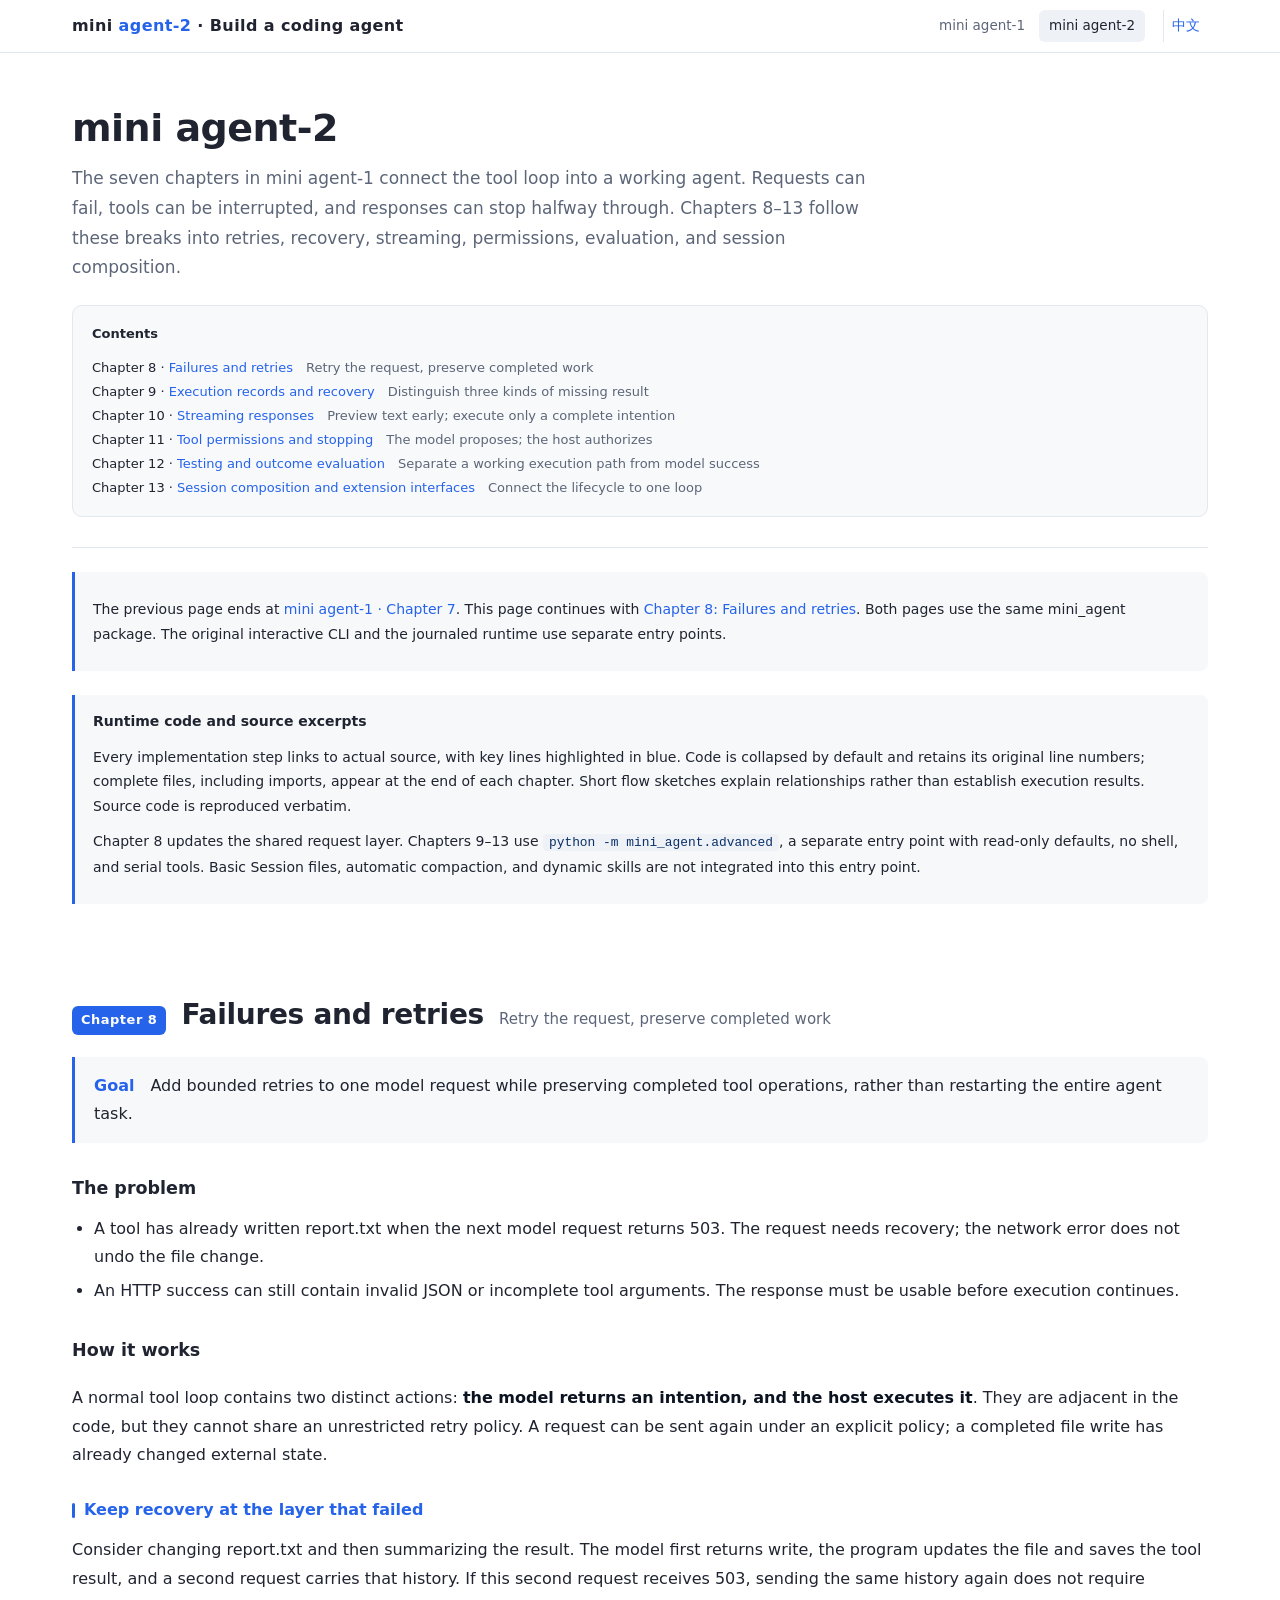
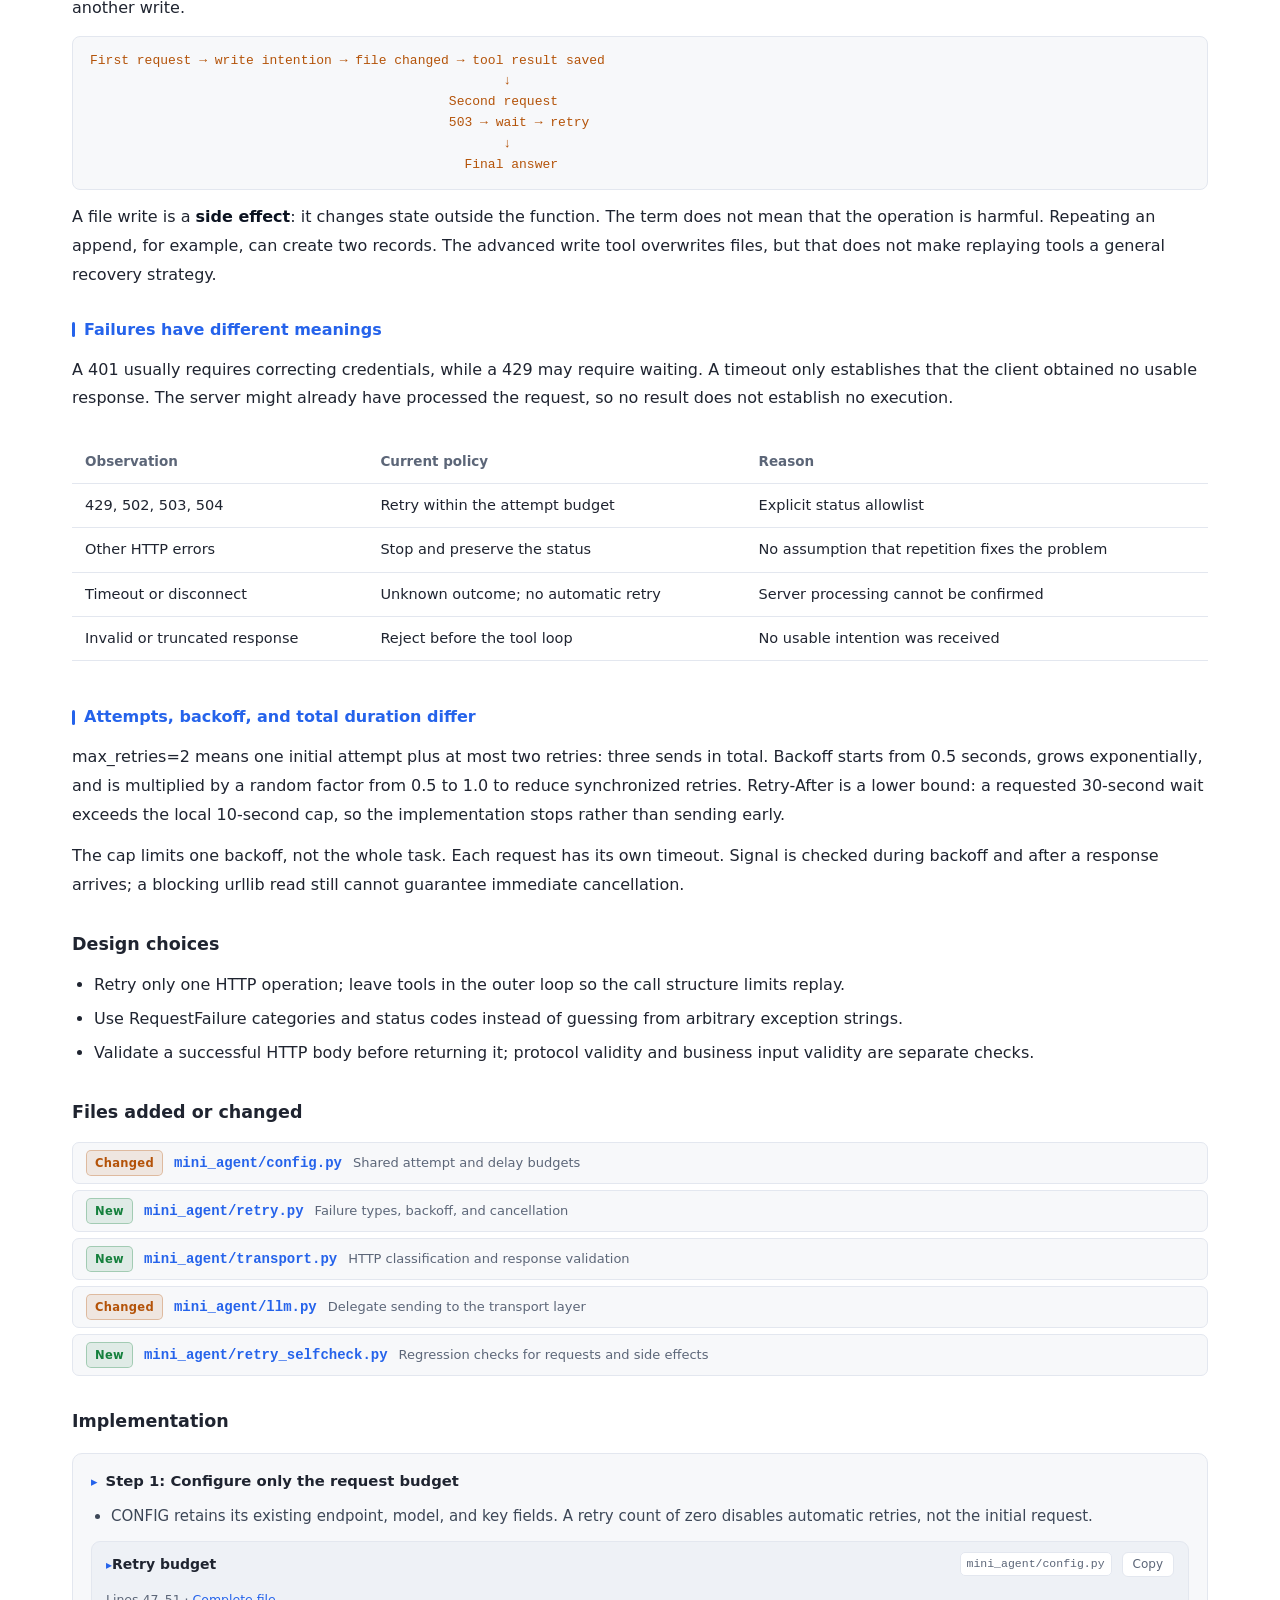
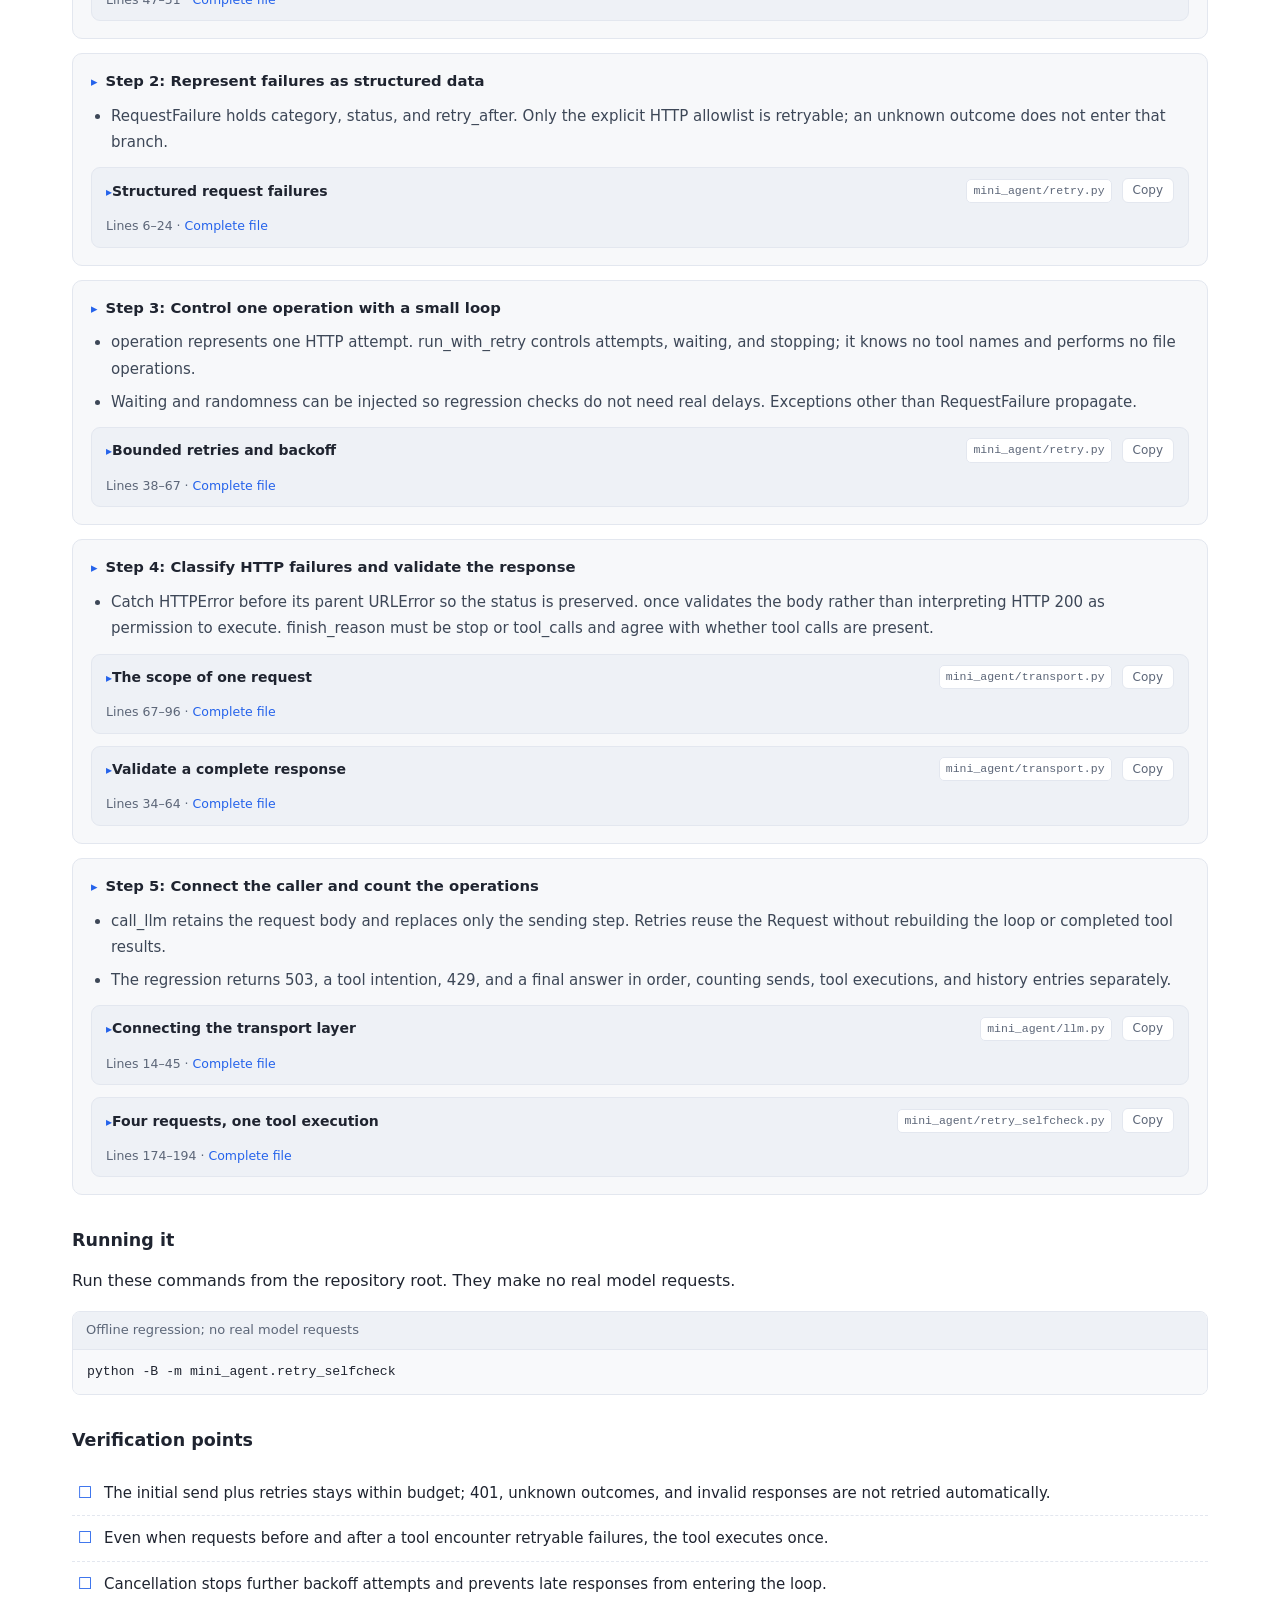
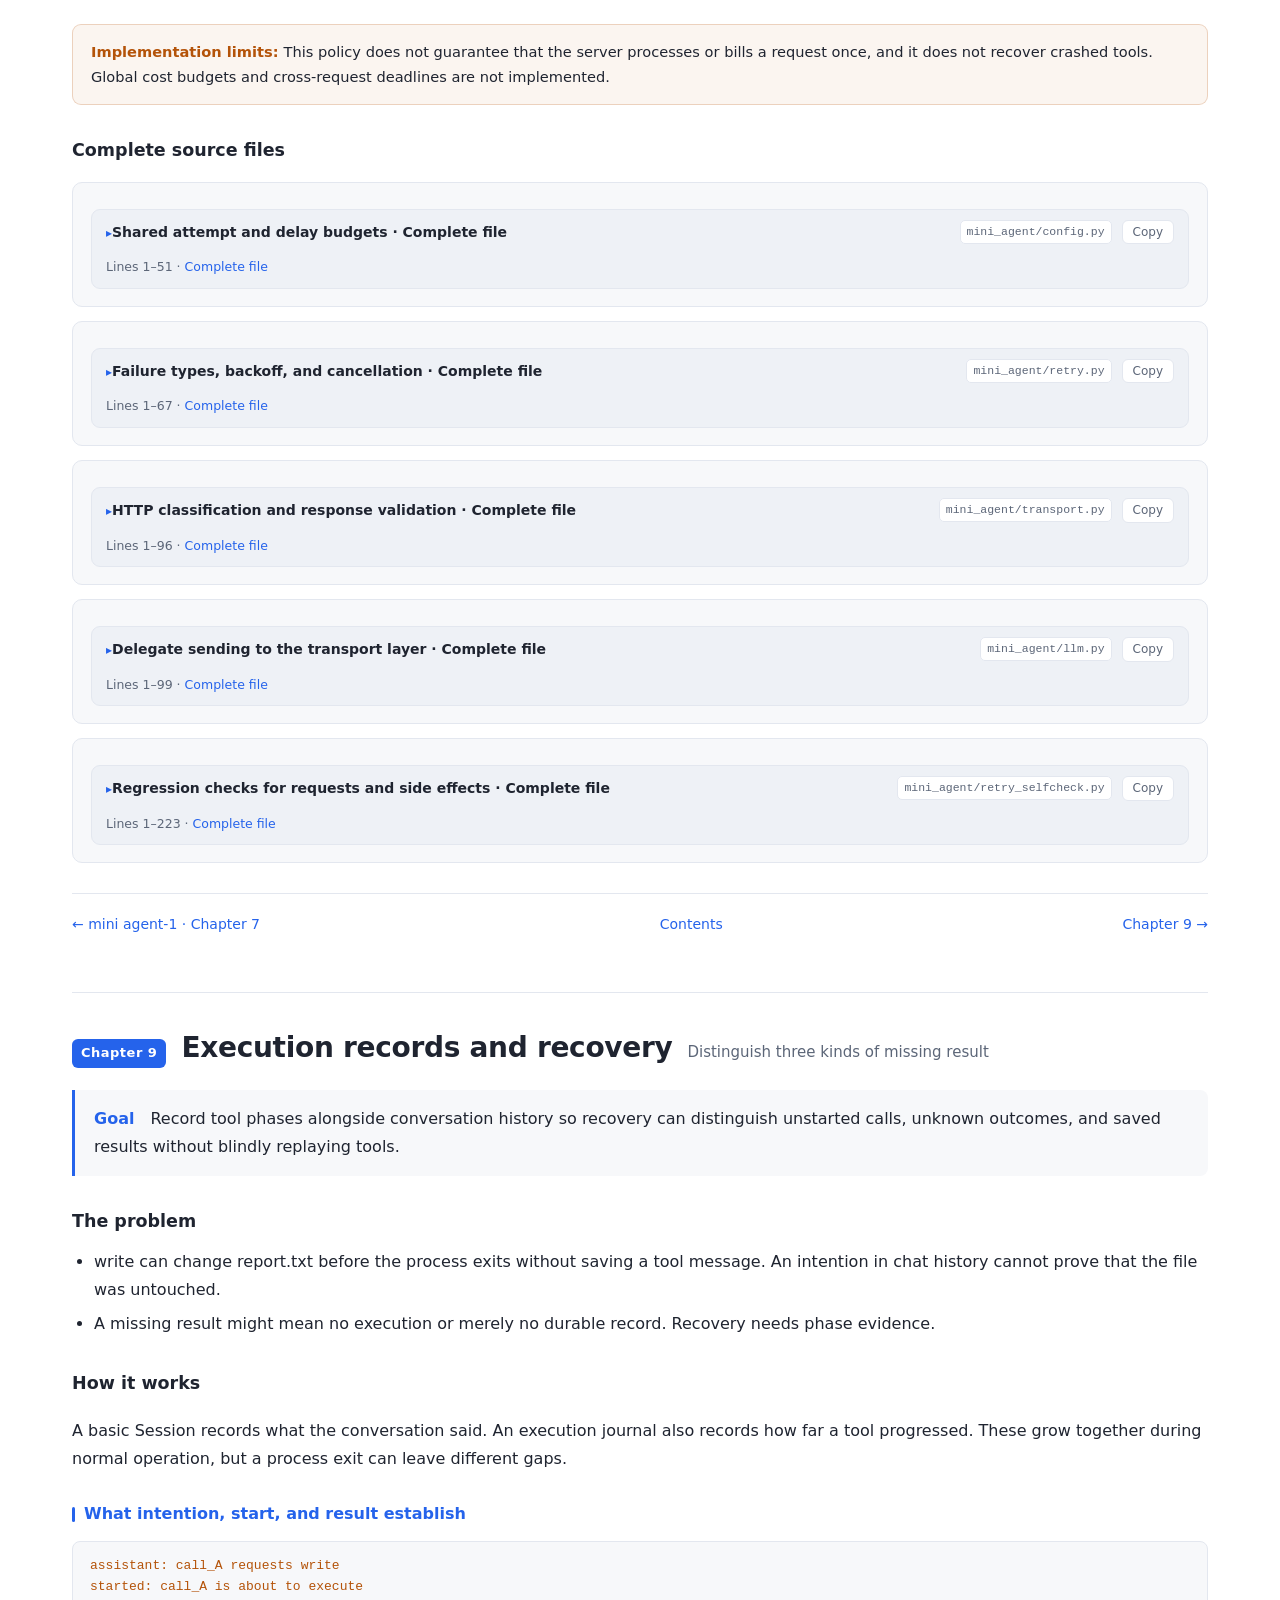
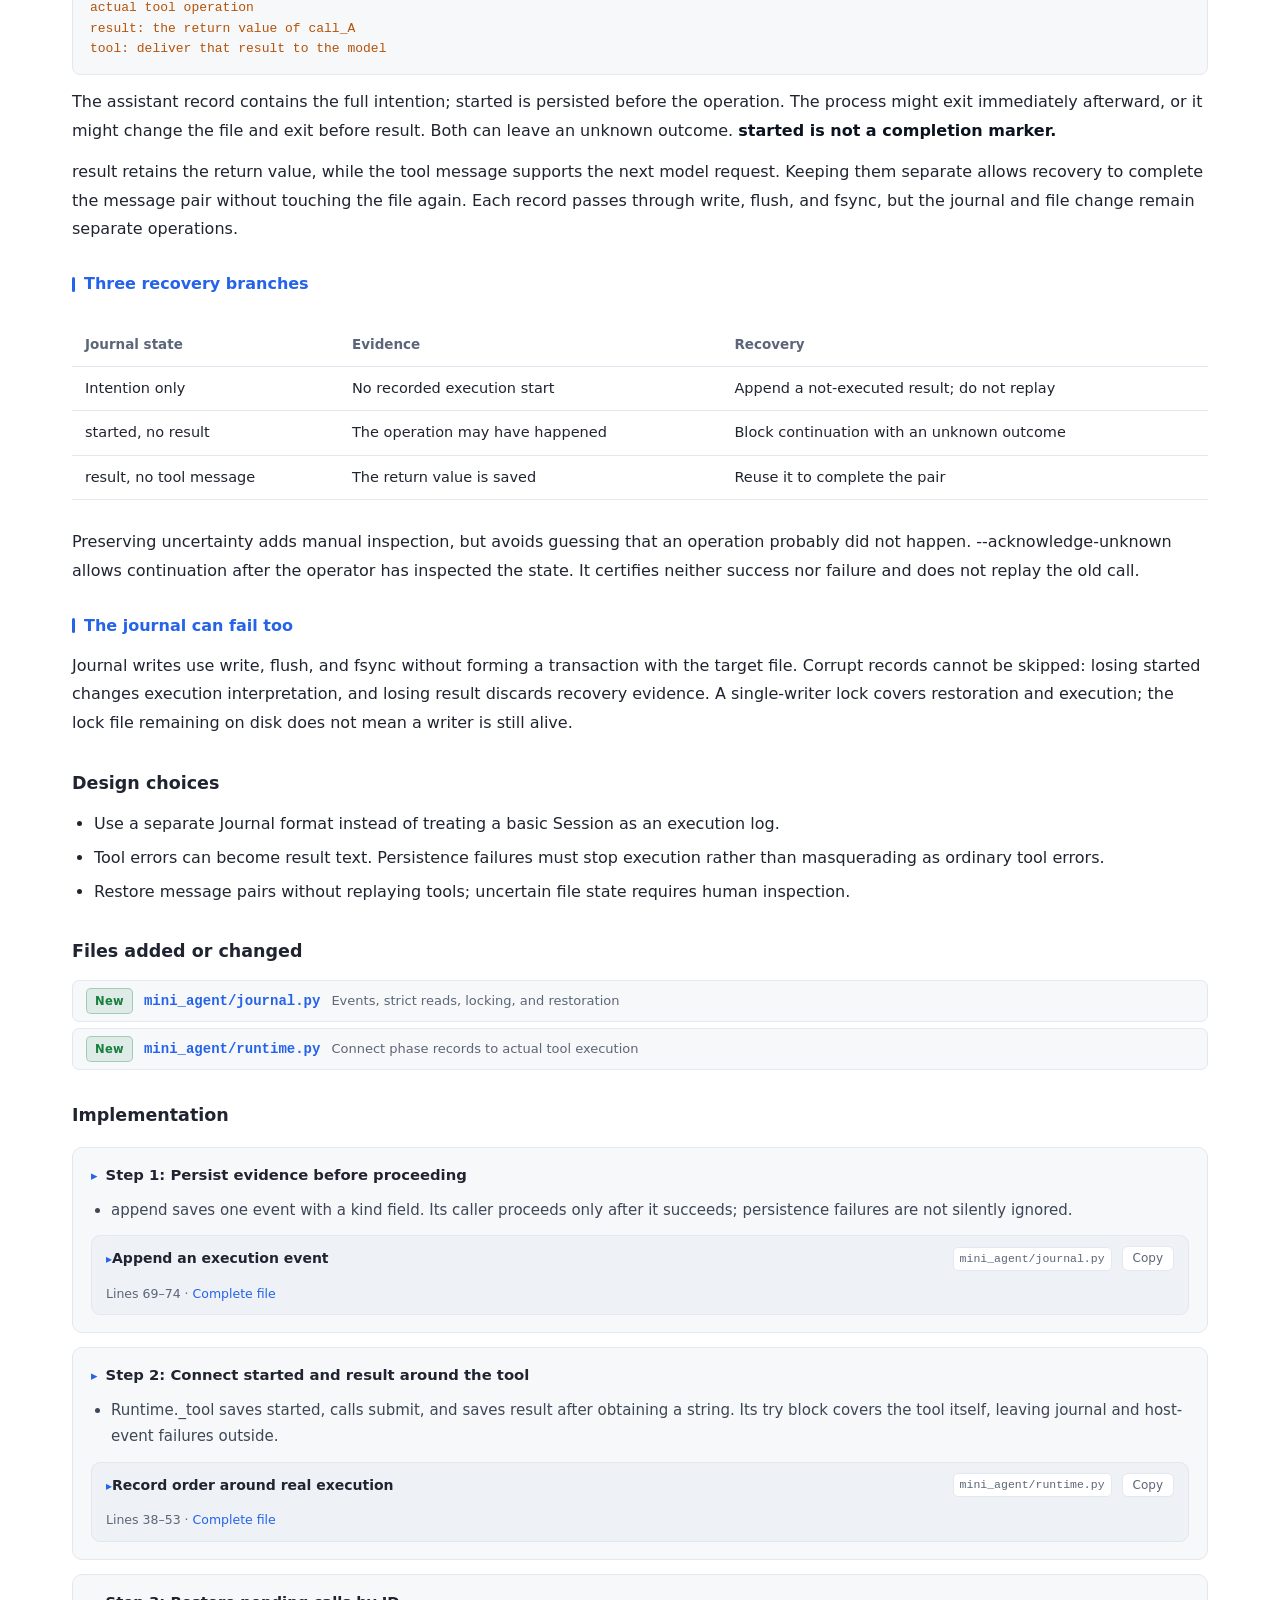
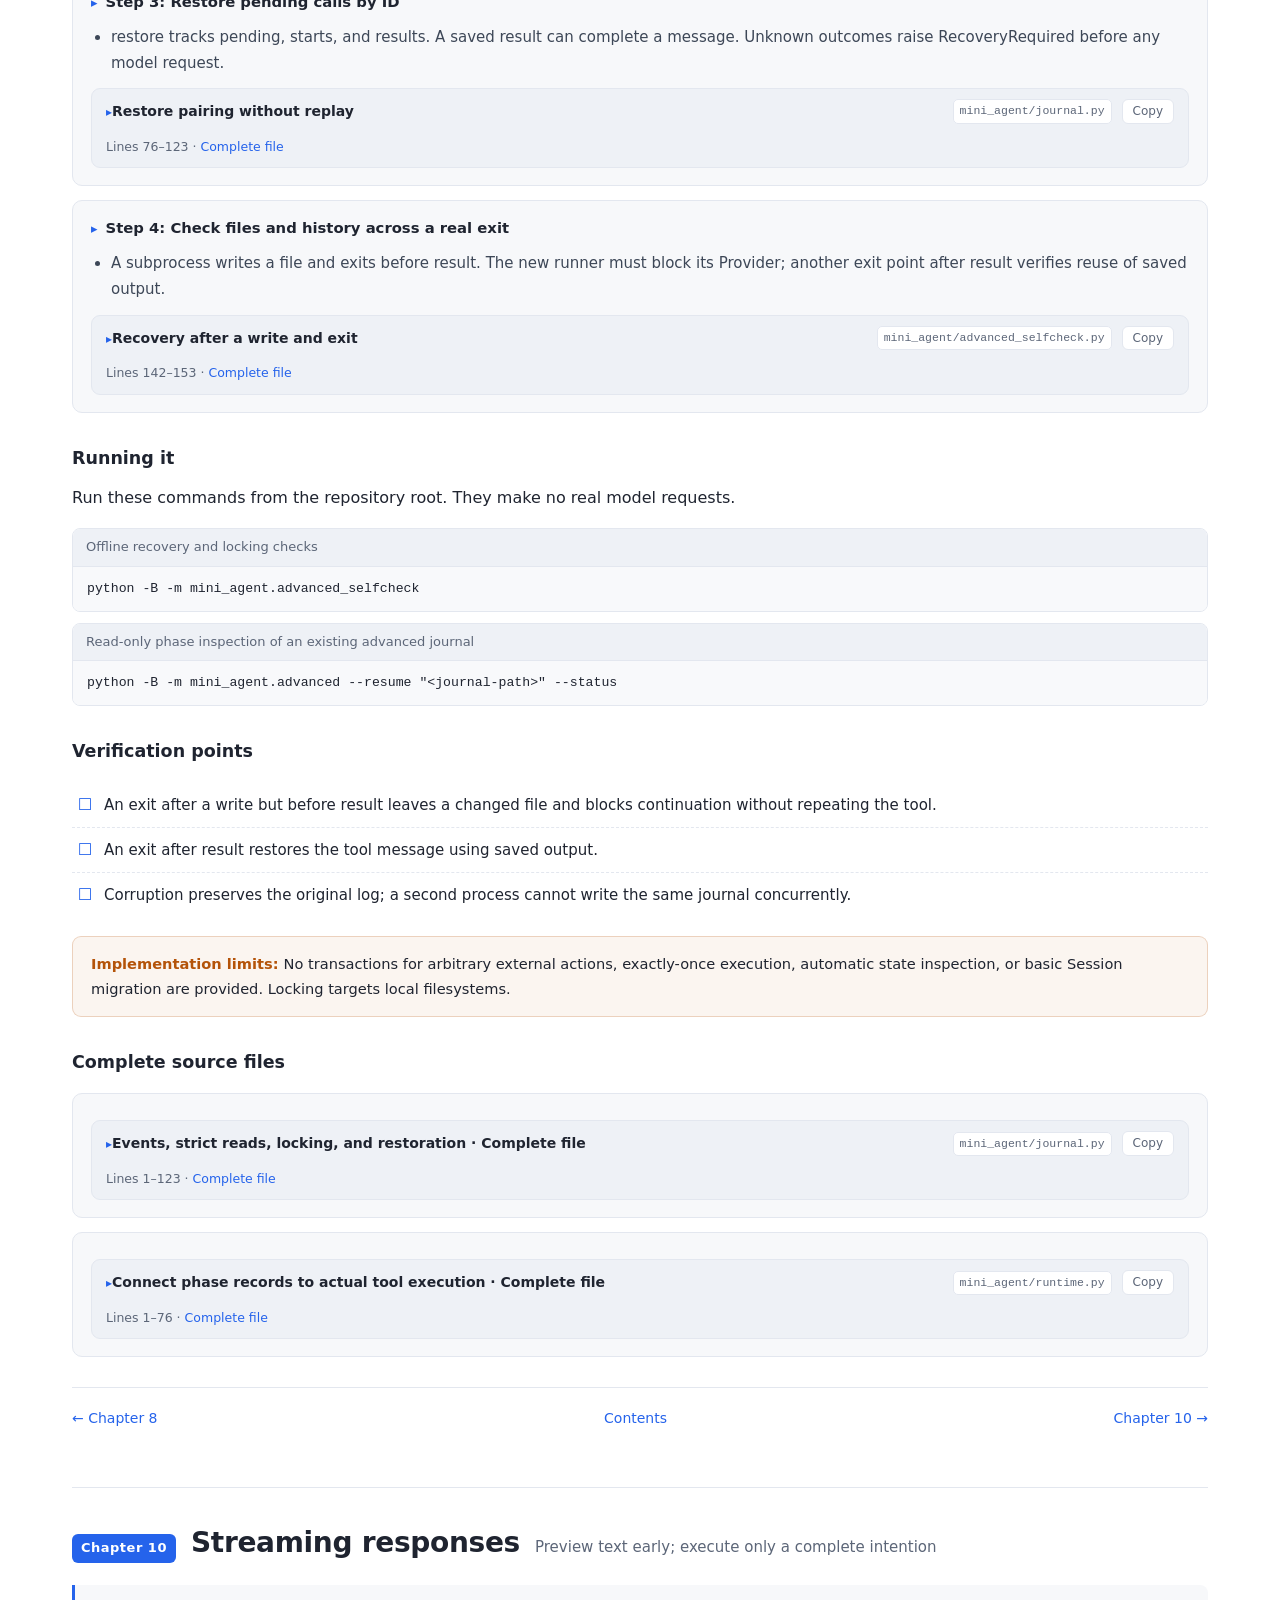
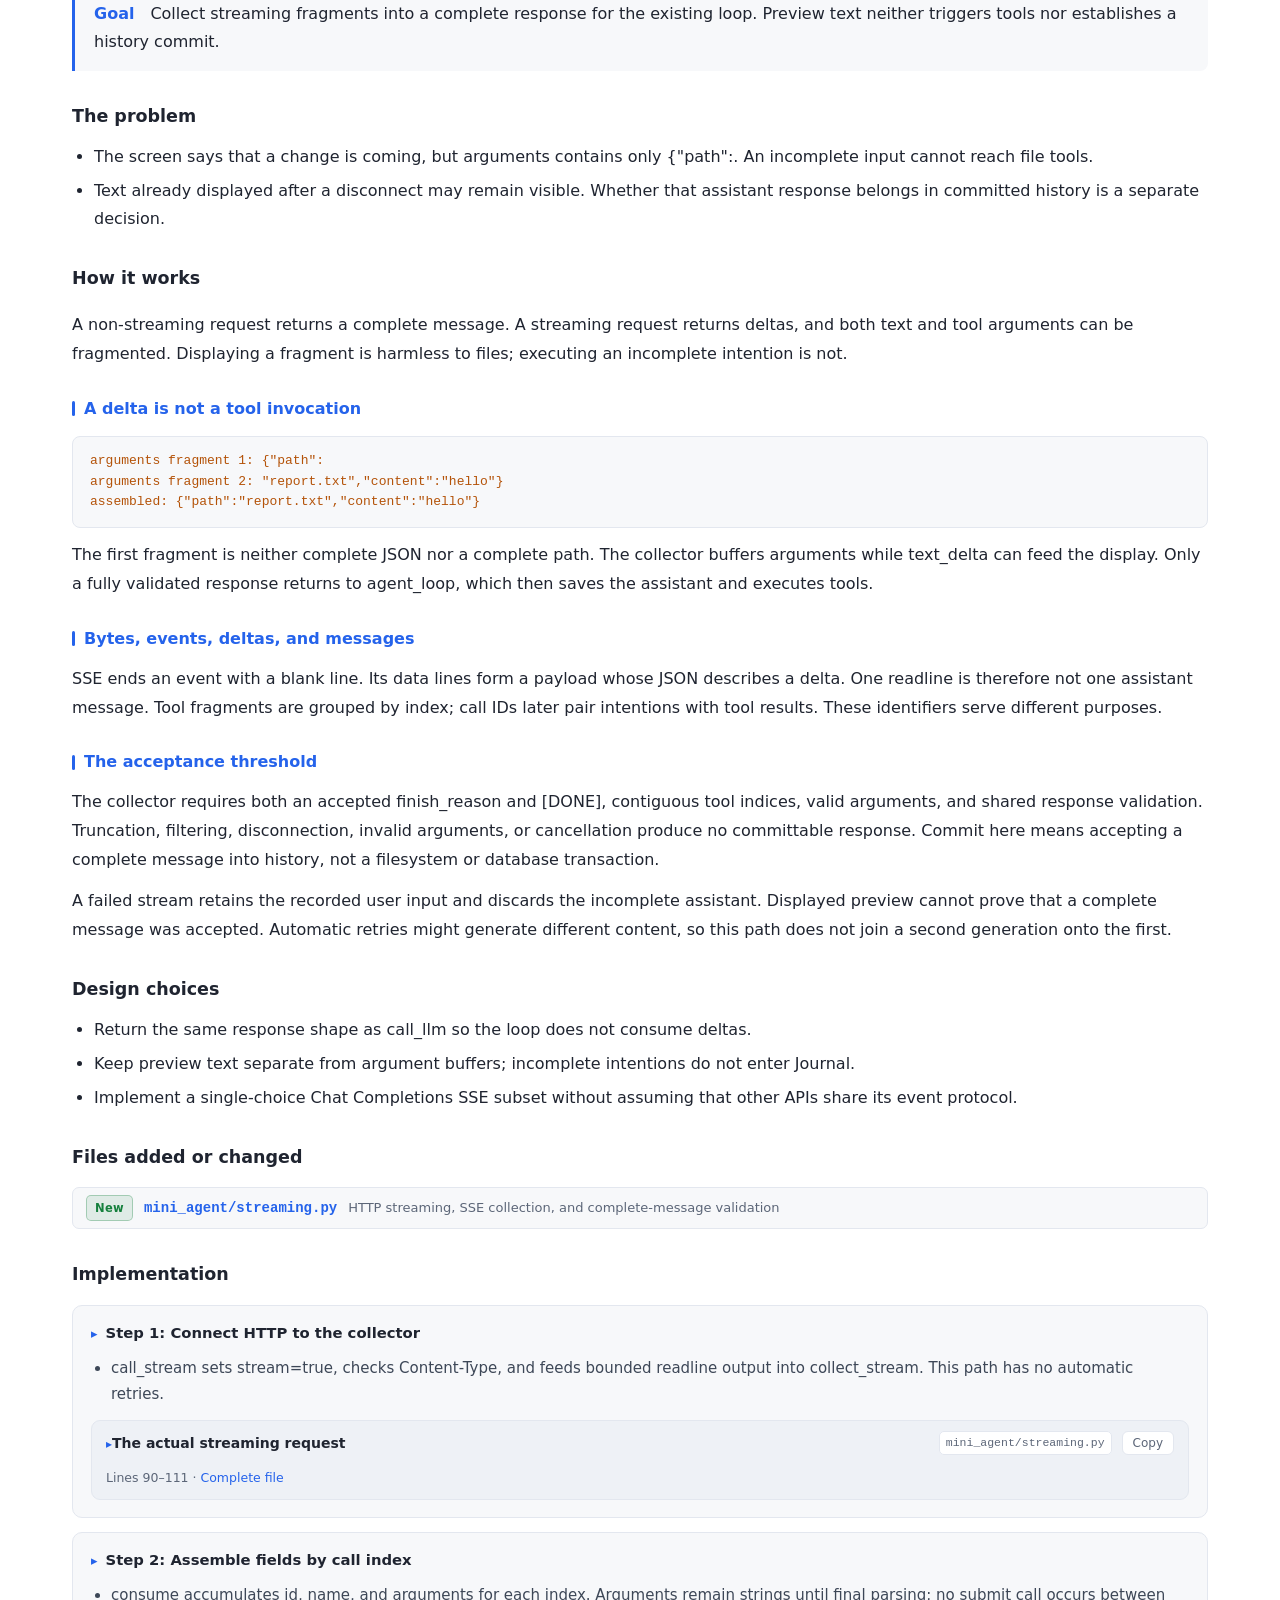
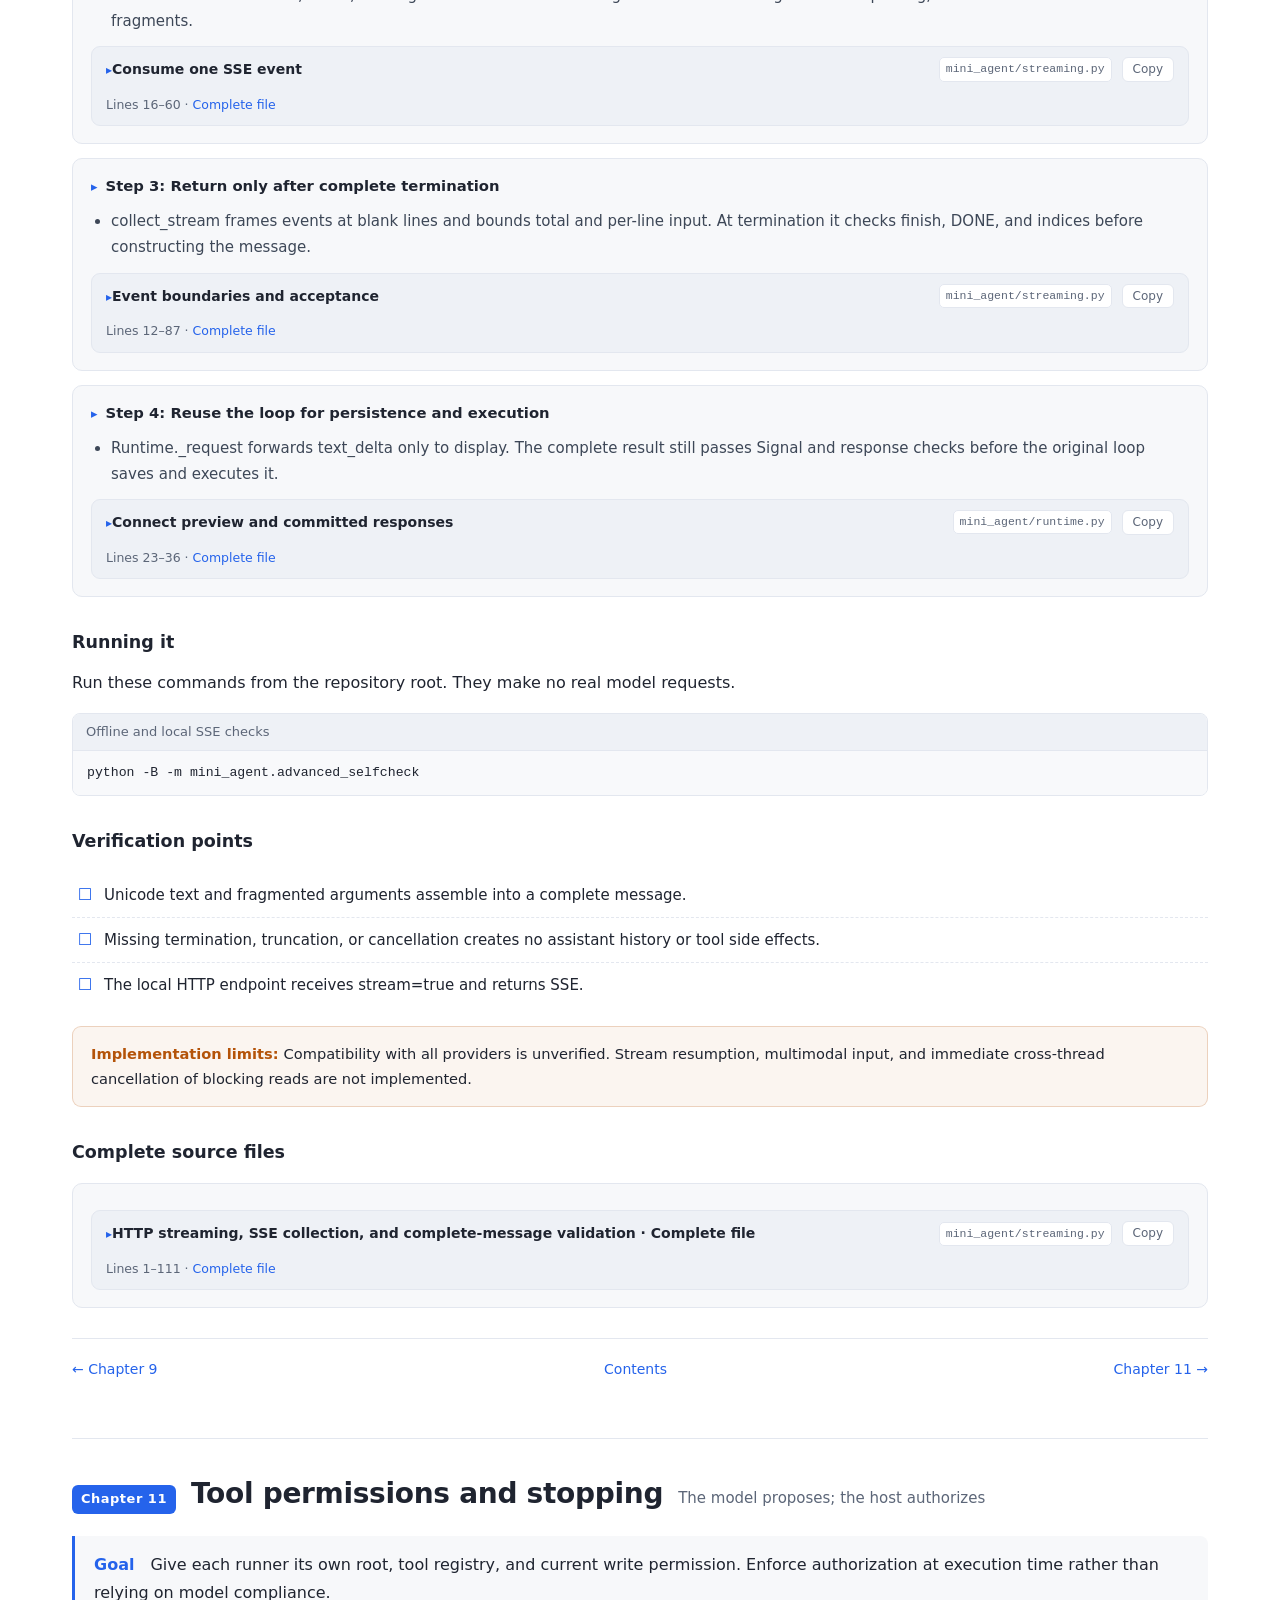
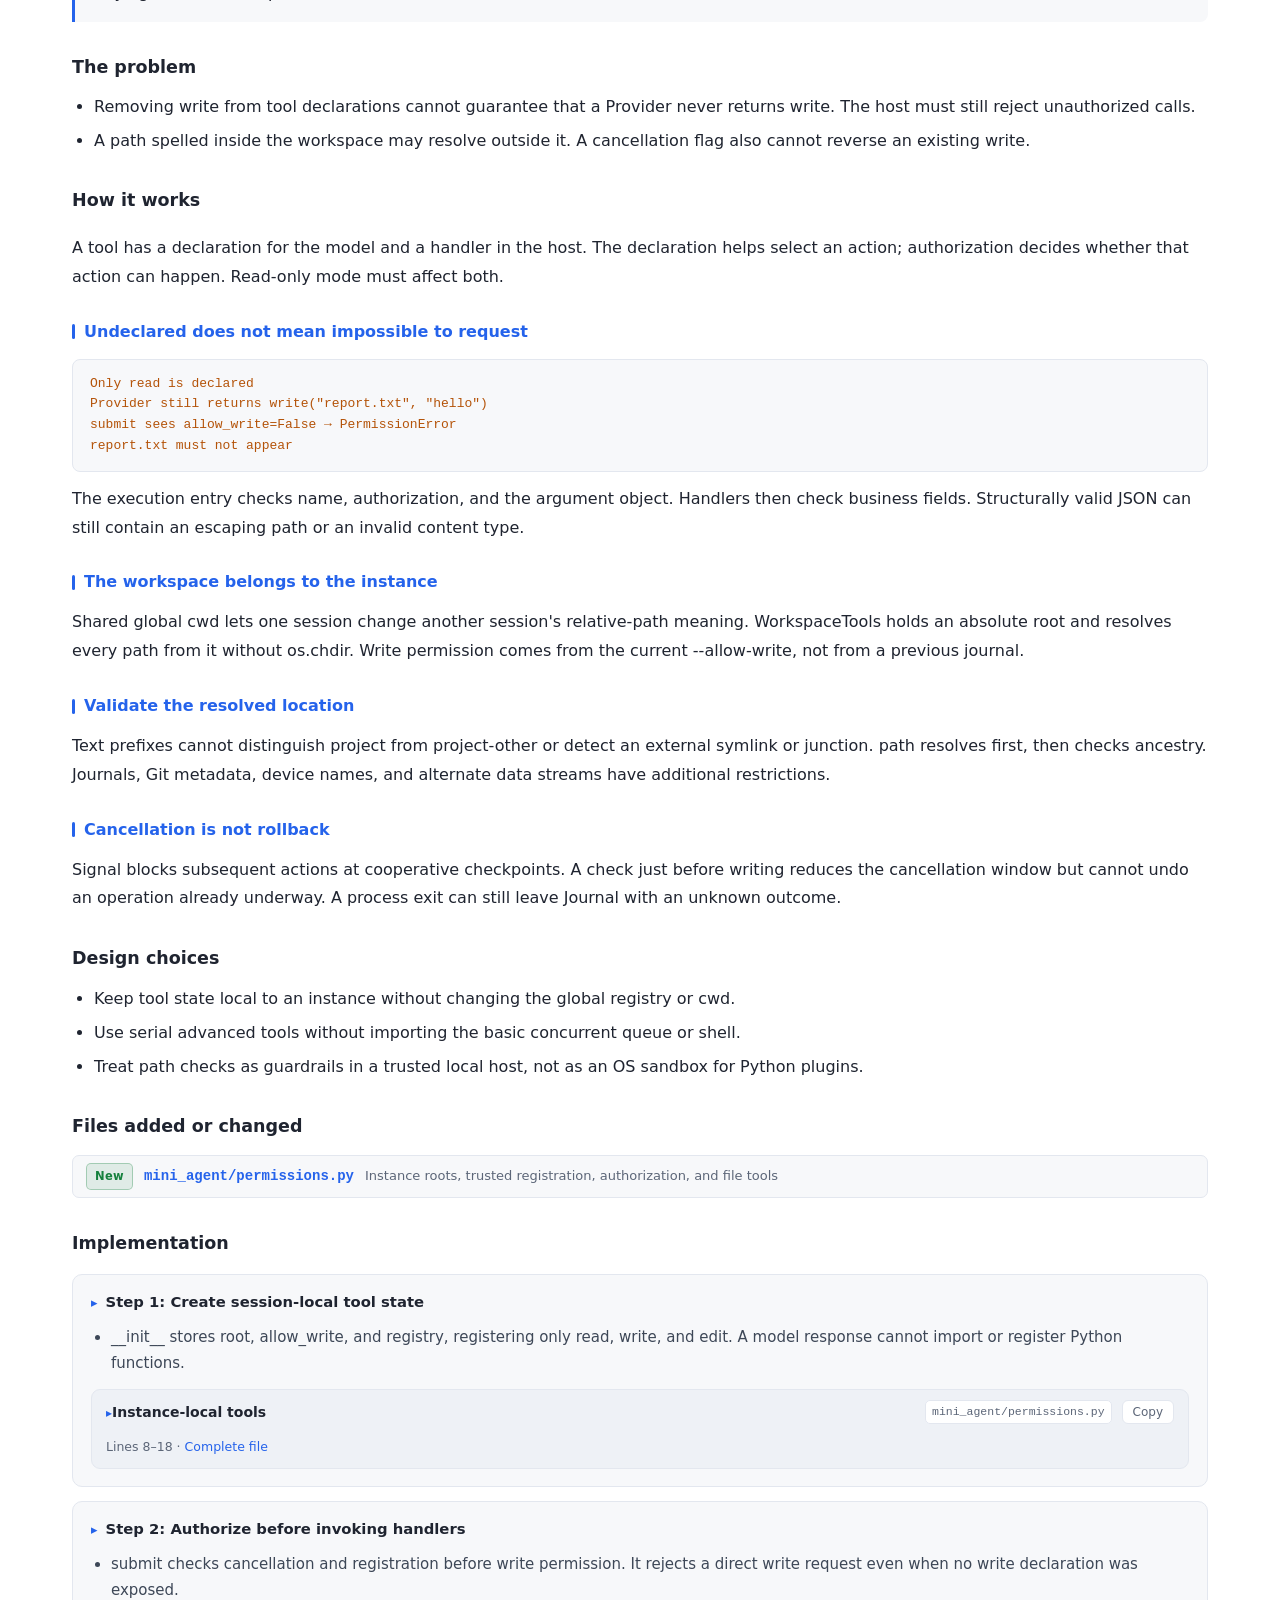
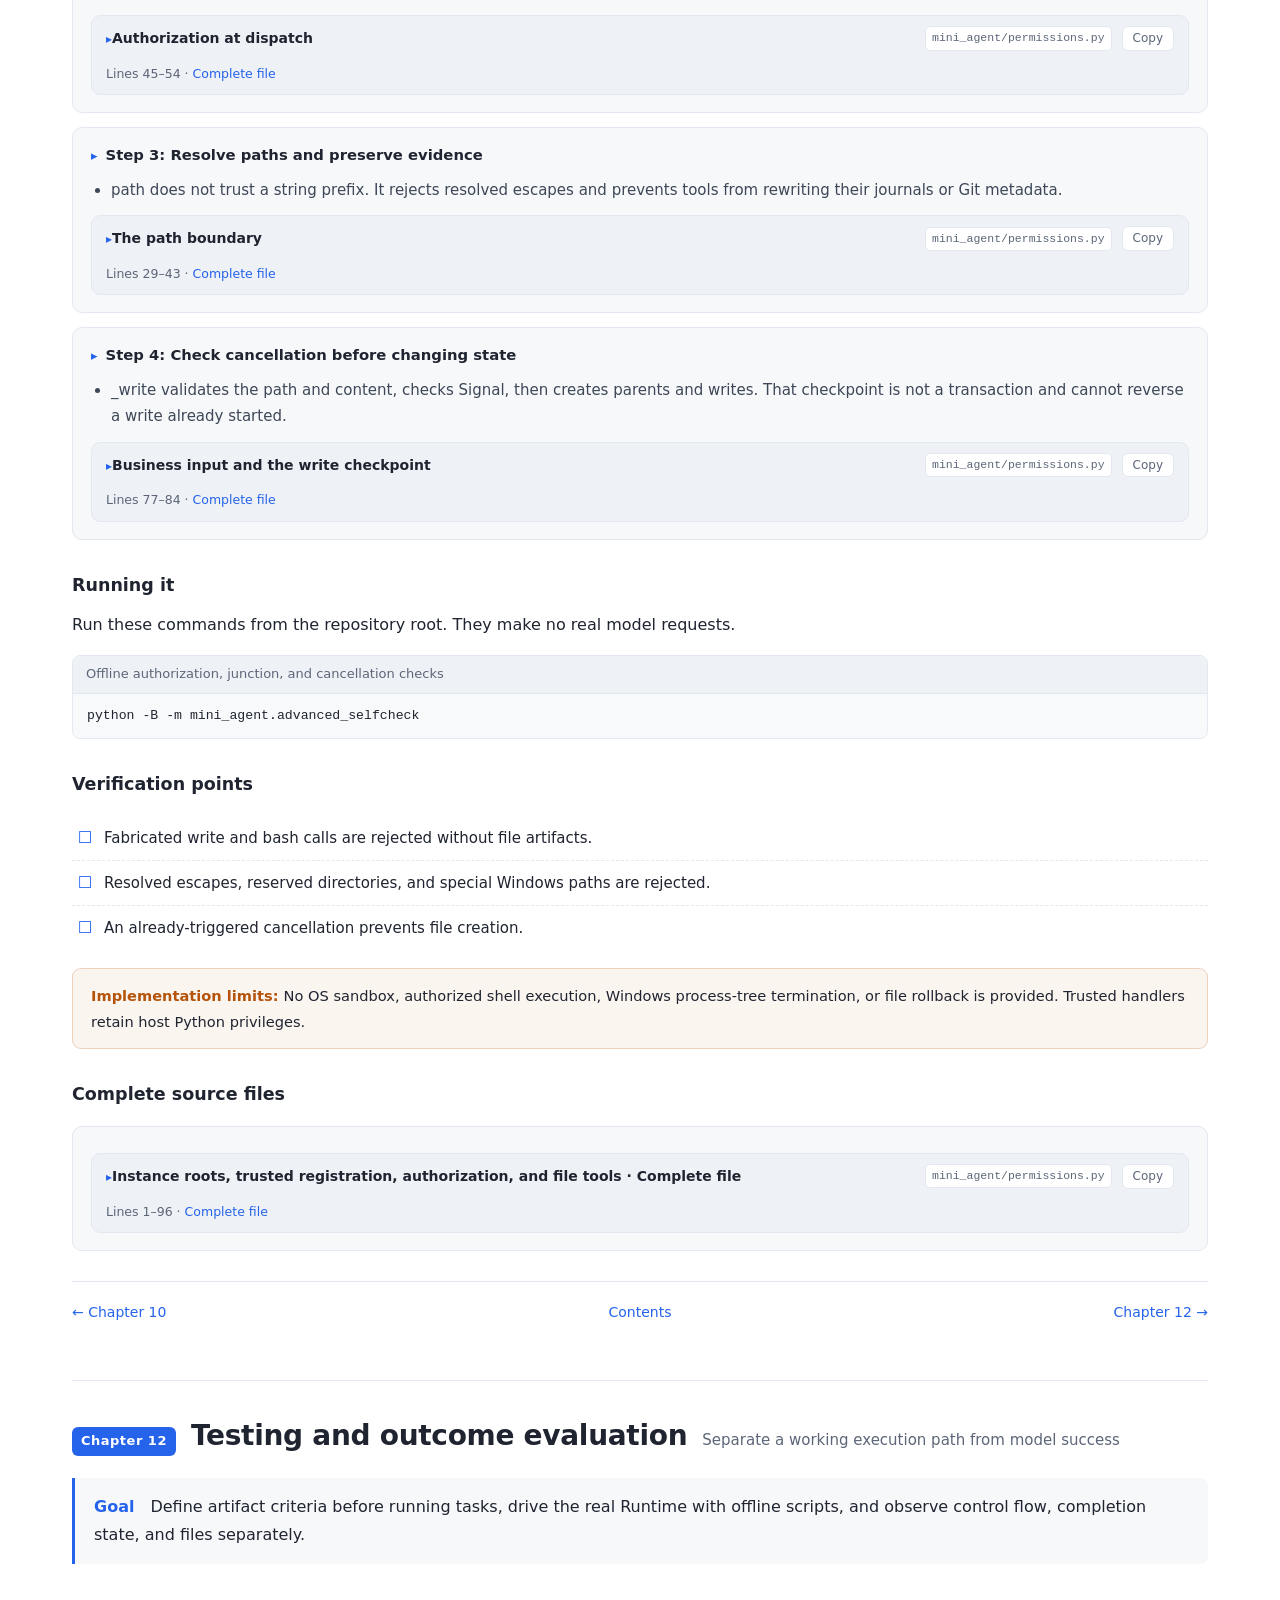
==== advanced-guide.html @ 306cceaf "Add mini agent-2 runtime and self-contained bilingual guides" ====
<!DOCTYPE html><html lang="en"><head><meta charset="utf-8"><meta name="viewport" content="width=device-width,initial-scale=1"><link rel="alternate" hreflang="zh-CN" href="advanced-guide.zh-CN.html"><link rel="alternate" hreflang="en" href="advanced-guide.html"><title>mini agent-2 · Implementation guide</title><style>
:root{
  --bg:#ffffff; --bg2:#f7f8fa; --bg3:#eef1f6; --fg:#1f2430; --dim:#5c6678;
  --line:#e3e7ef; --accent:#2563eb; --accent2:#15803d; --warn:#b45309;
  --new:#15803d; --mod:#b45309; --code:#f8f9fb;
}
*{box-sizing:border-box}
html{scroll-behavior:smooth}
body{margin:0;background:var(--bg);color:var(--fg);
  font:16px/1.75 -apple-system,"Segoe UI","Microsoft YaHei",system-ui,sans-serif}
a{color:var(--accent);text-decoration:none}
a:hover{text-decoration:underline}
code,pre,.mono{font-family:"Cascadia Code",Consolas,"SF Mono",Menlo,monospace}


header.top{position:sticky;top:0;z-index:50;background:rgba(255,255,255,.92);
  backdrop-filter:blur(10px);border-bottom:1px solid var(--line)}
.top-in{max-width:1180px;margin:0 auto;padding:10px 22px;display:flex;
  align-items:center;gap:18px;flex-wrap:wrap}
.brand{font-weight:700;letter-spacing:.4px}
.brand span{color:var(--accent)}
.top nav{display:flex;gap:4px;flex-wrap:wrap;margin-left:auto}
.top nav a{padding:4px 10px;border-radius:6px;color:var(--dim);font-size:13.5px}
.top nav a:hover{background:var(--bg3);color:var(--fg);text-decoration:none}


.wrap{max-width:1180px;margin:0 auto;padding:0 22px 100px}
.hero{padding:52px 0 30px;border-bottom:1px solid var(--line)}
.hero h1{margin:0 0 12px;font-size:38px;letter-spacing:-.5px;line-height:1.25}
.hero p.lead{color:var(--dim);font-size:17px;max-width:74ch;margin:0 0 22px}
.pill{display:inline-block;padding:3px 11px;border-radius:99px;font-size:12.5px;
  background:var(--bg3);color:var(--dim);border:1px solid var(--line);margin-right:7px}

h2.sec{font-size:24px;margin:52px 0 14px;padding-bottom:8px;
  border-bottom:1px solid var(--line)}
h3.sub{font-size:17.5px;margin:30px 0 10px;color:var(--fg)}
p{margin:11px 0}
ul,ol{margin:11px 0;padding-left:22px}
li{margin:6px 0}
.dim{color:var(--dim)}


.chapter{margin:56px 0 0;padding-top:30px;border-top:1px solid var(--line)}
.chapter:first-of-type{border-top:0}
.chead{display:flex;align-items:baseline;gap:15px;flex-wrap:wrap;margin-bottom:4px}
.cnum{font-size:13px;font-weight:700;color:var(--bg);background:var(--accent);
  padding:3px 9px;border-radius:6px;letter-spacing:.5px}
.chead h2{margin:0;font-size:28px;letter-spacing:-.3px}
.csub{color:var(--dim);font-size:15px}
.goal{margin:18px 0 26px;padding:15px 19px;background:var(--bg2);
  border-left:3px solid var(--accent);border-radius:0 8px 8px 0}
.goal b{color:var(--accent)}


.theory{margin:18px 0 30px}
.theory p{margin:12px 0;line-height:1.8}
.theory ul,.theory ol{margin:12px 0;padding-left:24px}
.theory li{margin:7px 0}
h4.mini{margin:26px 0 10px;font-size:16px;font-weight:700;color:var(--accent);
  display:flex;align-items:center;gap:9px}
h4.mini::before{content:"";width:3px;height:15px;border-radius:2px;
  background:var(--accent);flex:0 0 auto}
.theory code,.guide code,p code,li code,td code{background:var(--bg3);
  padding:1px 6px;border-radius:4px;font-size:.92em;color:#0a3069}
.theory strong,.guide strong,.goal strong{font-weight:700;color:#0b1220}


.steps{margin:16px 0 28px;display:flex;flex-direction:column;gap:14px}
.step{background:var(--bg2);border:1px solid var(--line);border-radius:10px;
  padding:14px 18px 15px}
.step h5{margin:0 0 9px;font-size:14.8px;font-weight:700;color:var(--fg);
  display:flex;align-items:baseline;gap:8px}
.step h5::before{content:"▸";color:var(--accent);font-size:13px}
.step ul{margin:0;padding-left:20px}
.step li{margin:7px 0;font-size:15px;line-height:1.75;color:#3d4757}
.step li code{background:#fff;border:1px solid var(--line);color:#0a3069}


.step .exnote{margin:14px 0 6px;font-size:13.5px;line-height:1.7;color:var(--dim)}
.step pre.ascii{background:#fff;margin:6px 0 2px;font-size:12.6px}


.step .codewrap{margin:12px 0 2px;border:1px solid var(--line);border-radius:9px;
  overflow:hidden;background:var(--bg3)}
.step .codewrap>summary{cursor:pointer;list-style:none;padding:10px 14px;
  display:flex;flex-wrap:wrap;align-items:center;gap:10px;font-size:14px;
  font-weight:600;color:var(--fg);user-select:none}
.step .codewrap>summary::-webkit-details-marker{display:none}
.step .codewrap>summary .sumcap{flex:1 1 auto}
.step .codewrap>summary .sumcap::before{content:"▸  ";color:var(--accent);
  font-size:12px;display:inline-block;transition:transform .15s}
.step .codewrap[open]>summary .sumcap::before{transform:rotate(90deg)}
.step .codewrap>summary .sumhint{flex:0 0 auto;font-size:12px;font-weight:500;
  color:var(--dim)}
.step .codewrap[open]>summary{border-bottom:1px solid var(--line);
  background:var(--bg2)}
.step .codewrap[open]>summary .sumhint{display:none}
.step .codewrap .codeblock{margin:0;border:0;border-radius:0;box-shadow:none}

.step .codewrap>summary .copybtn{flex:0 0 auto;font:inherit;font-size:12px;
  font-weight:500;line-height:1.4;padding:3px 10px;border-radius:6px;
  border:1px solid var(--line);background:var(--bg);color:var(--dim);
  cursor:pointer;transition:color .12s,border-color .12s,background .12s}
.step .codewrap>summary .copybtn:hover{color:var(--accent);border-color:var(--accent);
  background:#fff}
.step .codewrap>summary .copybtn.done{color:var(--new);border-color:rgba(21,128,61,.45);
  background:rgba(21,128,61,.06)}
.step .codewrap>summary .copybtn.bad{color:#b91c1c;border-color:rgba(185,28,28,.45);
  background:rgba(185,28,28,.06)}

.step .codewrap>summary .sumfile{flex:0 0 auto;max-width:46%;overflow:hidden;
  text-overflow:ellipsis;white-space:nowrap;font-family:ui-monospace,Consolas,
  monospace;font-size:11.5px;font-weight:500;color:var(--dim);background:var(--bg);
  border:1px solid var(--line);border-radius:5px;padding:1px 6px}
.step .codewrap>summary .sumcap{min-width:0;overflow:hidden;
  text-overflow:ellipsis;white-space:nowrap}
@media (max-width:660px){.step .codewrap>summary .sumhint{display:none}}

.theory .foldwrap{margin:14px 0 4px;border:1px solid var(--line);border-radius:9px;
  overflow:hidden;background:var(--bg3)}
.theory .foldwrap>summary{cursor:pointer;list-style:none;padding:9px 14px;
  display:flex;flex-wrap:wrap;align-items:center;gap:10px;font-size:14px;
  font-weight:600;color:var(--fg);user-select:none}
.theory .foldwrap>summary::-webkit-details-marker{display:none}
.theory .foldwrap>summary .sumcap{flex:1 1 auto;min-width:0}
.theory .foldwrap>summary .sumcap::before{content:"▸  ";color:var(--accent);
  font-size:12px;display:inline-block;transition:transform .15s}
.theory .foldwrap[open]>summary .sumcap::before{transform:rotate(90deg)}
.theory .foldwrap>summary .foldhint{flex:0 0 auto;font-size:12px;font-weight:500;
  color:var(--dim)}
.theory .foldwrap[open]>summary{border-bottom:1px solid var(--line);
  background:var(--bg2)}
.theory .foldwrap[open]>summary .foldhint{display:none}
.theory .foldwrap>pre.ascii{margin:0;border:0;border-radius:0;background:#fff;
  color:var(--fg);font-size:12.6px;line-height:1.62;white-space:pre-wrap;
  word-break:break-word;overflow-x:auto;tab-size:4;-moz-tab-size:4}
@media (max-width:660px){.theory .foldwrap>summary .foldhint{display:none}}


.files{display:flex;flex-direction:column;gap:6px;margin:14px 0 24px}
.frow{display:flex;align-items:baseline;gap:11px;font-size:14px;padding:7px 13px;
  background:var(--bg2);border:1px solid var(--line);border-radius:7px}
.tag{font-size:11.5px;font-weight:700;padding:2px 8px;border-radius:5px;
  flex:0 0 auto;letter-spacing:.3px}
.tag.new{background:rgba(21,128,61,.10);color:var(--new);
  border:1px solid rgba(21,128,61,.30)}
.tag.mod{background:rgba(180,83,9,.10);color:var(--mod);
  border:1px solid rgba(180,83,9,.30)}

.codeov{margin:14px 0 0;padding:12px 15px;background:var(--bg2);
  border:1px solid var(--line);border-left:3px solid var(--accent);
  border-radius:0 8px 8px 0;font-size:14.5px;line-height:1.8}
.frow .mono{flex:0 0 auto;font-weight:600}
.frow .fdesc{color:var(--dim);font-size:13px;line-height:1.6}


.codeblock{margin:18px 0 26px;border:1px solid var(--line);border-radius:10px;
  overflow:hidden;background:var(--code);box-shadow:0 1px 2px rgba(16,24,40,.04)}
.fname{padding:9px 15px;background:var(--bg3);border-bottom:1px solid var(--line);
  font-size:13px;color:var(--fg);display:flex;justify-content:space-between;
  align-items:center;gap:12px}
.fname .rng{color:var(--dim);font-size:12px;flex:0 0 auto}

.step .codewrap>summary .loc{flex:1 1 100%;min-width:0;margin:2px 0 0;
  font-size:12.5px;font-weight:500;line-height:1.7;color:var(--dim);
  overflow-wrap:anywhere;user-select:text}
.step .codewrap>summary .loc b{color:var(--fg);font-weight:600}
.step .codewrap>summary .loc code{background:var(--bg);border:1px solid var(--line);
  border-radius:4px;padding:0 4px;font-size:12px;color:var(--fg);cursor:pointer}
.step .codewrap>summary .loc code:hover{border-color:var(--accent);background:#fff}
.step .codewrap>summary .loc .locok{color:var(--new);font-weight:600;
  margin-left:4px;user-select:none}
.cap{padding:11px 15px;background:var(--bg2);border-bottom:1px solid var(--line);
  font-size:14.5px;font-weight:600}
.codenote{padding:11px 15px;background:var(--bg2);border-top:1px solid var(--line);
  font-size:14px;color:var(--dim);line-height:1.7}
.codenote b{color:var(--fg)}
.codeblock .hl{overflow-x:auto;margin:0}
.codeblock table.hl{border-spacing:0;width:100%;margin:0}
.codeblock td{padding:0;vertical-align:top}
.codeblock td.linenos{width:1%;white-space:nowrap;padding:0 0 0 12px;
  border-right:1px solid var(--line);background:var(--bg3)}
.codeblock td.linenos pre{margin:0;padding:13px 9px 13px 0;color:#9aa4b5;
  font-size:12.5px;line-height:1.62;text-align:right}
.codeblock td.code pre{margin:0;padding:13px 16px;font-size:13.3px;line-height:1.62;
  color:var(--fg)}
.codeblock .hll{background:rgba(37,99,235,.08);display:block;
  box-shadow:inset 3px 0 0 var(--accent)}


.codeblock .hll.hlw{background:rgba(180,83,9,.10);
  box-shadow:inset 3px 0 0 var(--mod)}
.hleg{margin:14px 0 0;padding:11px 14px;background:var(--bg2);
  border:1px solid var(--line);border-left:3px solid var(--accent);
  border-radius:0 7px 7px 0;font-size:13.5px;line-height:1.85;color:var(--fg)}
.sw{display:inline-block;width:22px;height:11px;border-radius:2px;
  vertical-align:-1px;margin:0 5px 0 12px}
.hleg .sw:first-child{margin-left:0}
.sw-b{background:rgba(37,99,235,.14);box-shadow:inset 4px 0 0 var(--accent)}
.sw-y{background:rgba(180,83,9,.16);box-shadow:inset 4px 0 0 var(--mod)}


.codeblock tr.ctxhead td,.codeblock tr.ctxtail td{background:#eef1f6}
.codeblock tr.ctxhead td{border-bottom:1px solid var(--line)}
.codeblock tr.ctxtail td{border-top:1px solid var(--line)}
.codeblock td.ctxl{width:1%;white-space:nowrap;padding:0 0 0 12px;
  border-right:1px solid var(--line);color:#9aa4b5}
.codeblock td.ctxl pre{margin:0;padding:5px 9px 5px 0;text-align:right;
  color:#9aa4b5;font-size:12.5px;line-height:1.62}
.codeblock td.ctxcode pre{margin:0;padding:5px 16px;color:#7a8494;
  font-size:12.5px;line-height:1.62;white-space:pre-wrap;
  overflow-wrap:anywhere}


.codeblock .c,.codeblock .c1,.codeblock .cm,.codeblock .cs{color:#5c6678;font-style:italic}
.codeblock .k,.codeblock .kc,.codeblock .kd,.codeblock .kn{color:#cf222e}
.codeblock .ow,.codeblock .o{color:#0550ae}
.codeblock .p{color:#57606a}
.codeblock .s,.codeblock .s1,.codeblock .s2,.codeblock .sa,.codeblock .sb,
.codeblock .sd,.codeblock .se,.codeblock .si,.codeblock .sr{color:#0a3069}
.codeblock .mi,.codeblock .mf,.codeblock .mh,.codeblock .mo{color:#0550ae}
.codeblock .nb,.codeblock .bp{color:#0550ae}
.codeblock .nf,.codeblock .nd,.codeblock .fm{color:#6b3fc4}
.codeblock .nc,.codeblock .nn,.codeblock .vm{color:#953800}
.codeblock .ne{color:#cf222e}
pre.ascii{background:var(--bg2);border:1px solid var(--line);border-radius:8px;
  padding:14px 17px;font-size:13px;line-height:1.6;color:var(--warn);overflow-x:auto}


.run{margin:16px 0 24px;display:flex;flex-direction:column;gap:11px}
.runrow{border:1px solid var(--line);border-radius:8px;overflow:hidden}
.runlabel{padding:7px 13px;background:var(--bg3);font-size:13px;color:var(--dim);
  border-bottom:1px solid var(--line)}
.runrow pre{margin:0;padding:11px 14px;background:var(--code);overflow-x:auto;
  font-size:13.2px;line-height:1.65}


.verify{margin:16px 0 8px;padding:0;list-style:none}
.verify li{position:relative;padding:9px 0 9px 32px;border-bottom:1px dashed var(--line);
  font-size:15px;margin:0}
.verify li:last-child{border-bottom:0}
.verify li::before{content:"☐";position:absolute;left:6px;top:8px;
  color:var(--accent);font-size:16px}


.grid{display:grid;grid-template-columns:repeat(auto-fill,minmax(280px,1fr));
  gap:14px;margin:20px 0}
.card{background:var(--bg2);border:1px solid var(--line);border-radius:10px;
  padding:16px 18px}
.card h4{margin:0 0 7px;font-size:16px}
.card p{margin:0;color:var(--dim);font-size:14px}
.card .step{font-size:12px;color:var(--accent);font-weight:700;letter-spacing:.5px}


.tree{background:var(--code);border:1px solid var(--line);border-radius:10px;
  padding:16px 19px;font-size:13.5px;line-height:1.85;overflow-x:auto;color:var(--fg);
  white-space:pre}
.tree.toc{white-space:normal}
.toc-title{margin-bottom:10px}
.toc-row{display:block}
.tree .c{color:#5c6678}
.tree .f-new{color:var(--new)}
.tree .f{color:var(--fg)}


.tw{overflow-x:auto;-webkit-overflow-scrolling:touch}
table.plain{width:100%;min-width:420px;border-collapse:collapse;margin:16px 0;font-size:14.5px}
table.plain th,table.plain td{padding:9px 13px;border-bottom:1px solid var(--line);
  text-align:left;vertical-align:top;word-break:break-word;overflow-wrap:anywhere}
table.plain th{color:var(--dim);font-weight:600;font-size:13.5px}
@media (max-width:520px){table.plain{font-size:13.5px}
  table.plain th,table.plain td{padding:8px 10px}}
.warnbox{margin:18px 0;padding:14px 18px;background:rgba(180,83,9,.06);
  border:1px solid rgba(180,83,9,.22);border-radius:9px;font-size:14.6px}
.warnbox b{color:var(--warn)}
.okbox{margin:18px 0;padding:14px 18px;background:rgba(21,128,61,.06);
  border:1px solid rgba(21,128,61,.22);border-radius:9px;font-size:14.6px}
.okbox b{color:var(--new)}
footer{margin-top:70px;padding-top:24px;border-top:1px solid var(--line);
  color:var(--dim);font-size:13.5px}


[id]{scroll-margin-top:var(--nav-offset,100px)}.wrap{min-width:0}.codeblock{max-width:100%;overflow:auto}.codeblock table{width:100%;border-spacing:0}.source{margin:0}.step .codewrap>summary .sumcap{white-space:normal;overflow:visible;flex:1 1 180px}.step .codewrap>summary .sumfile{max-width:100%;white-space:normal;overflow-wrap:anywhere}.step .codewrap>summary .loc{flex:1 1 100%}.step .codewrap .codenote{border-top:0;font-size:13px}.scope-note{margin:24px 0;padding:14px 18px;border-left:3px solid var(--accent);background:var(--bg2);font-size:14px;border-radius:0 8px 8px 0}.chapter-nav{display:flex;justify-content:space-between;gap:16px;margin-top:30px;padding-top:18px;border-top:1px solid var(--line);font-size:14px}.frow .mono{overflow-wrap:anywhere;min-width:0}.frow{flex-wrap:wrap}.frow .fdesc{flex:1 1 250px}.theory code,p code,li code{white-space:normal;overflow-wrap:anywhere}.step .codewrap>summary .sumfile a{color:inherit}.codeblock .hll{white-space:pre}
a:focus-visible,button:focus-visible,summary:focus-visible{outline:3px solid var(--accent);outline-offset:3px}
.language-switch{font-size:13.5px;white-space:nowrap;padding:4px 8px;border-left:1px solid var(--line)}.top nav a[aria-current="page"]{color:var(--fg);background:var(--bg3)}
@media(max-width:600px){.top-in{gap:8px 18px}.top nav a{padding:4px 6px}.step{padding:12px}.codeblock td.code pre{font-size:12px}.full-files .step .codewrap{margin:0}}
@media(prefers-reduced-motion:reduce){html{scroll-behavior:auto}}
</style></head><body><header class="top"><div class="top-in"><div class="brand">mini<span> agent-2</span> · Build a coding agent</div><nav><a href="guide.html">mini agent-1</a><a href="#contents" aria-current="page">mini agent-2</a></nav><a class="language-switch" data-target="advanced-guide.zh-CN.html" href="advanced-guide.zh-CN.html" lang="zh-CN" hreflang="zh-CN">中文</a></div></header><main class="wrap"><div class="hero"><h1>mini agent-2</h1><p class="lead">The seven chapters in mini agent-1 connect the tool loop into a working agent. Requests can fail, tools can be interrupted, and responses can stop halfway through. Chapters 8–13 follow these breaks into retries, recovery, streaming, permissions, evaluation, and session composition.</p><div class="tree toc" id="contents" style="font-size:13px"><div class="toc-title"><b>Contents</b></div><div class="toc-row">Chapter 8 · <a href="#ch8">Failures and retries</a>　<span class="c">Retry the request, preserve completed work</span></div><div class="toc-row">Chapter 9 · <a href="#ch9">Execution records and recovery</a>　<span class="c">Distinguish three kinds of missing result</span></div><div class="toc-row">Chapter 10 · <a href="#ch10">Streaming responses</a>　<span class="c">Preview text early; execute only a complete intention</span></div><div class="toc-row">Chapter 11 · <a href="#ch11">Tool permissions and stopping</a>　<span class="c">The model proposes; the host authorizes</span></div><div class="toc-row">Chapter 12 · <a href="#ch12">Testing and outcome evaluation</a>　<span class="c">Separate a working execution path from model success</span></div><div class="toc-row">Chapter 13 · <a href="#ch13">Session composition and extension interfaces</a>　<span class="c">Connect the lifecycle to one loop</span></div></div></div><div class="scope-note series-handoff"><p>The previous page ends at <a href="guide.html#ch7">mini agent-1 · Chapter 7</a>. This page continues with <a href="#ch8">Chapter 8: Failures and retries</a>. Both pages use the same mini_agent package. The original interactive CLI and the journaled runtime use separate entry points.</p></div><div class="scope-note"><b>Runtime code and source excerpts</b><p>Every implementation step links to actual source, with key lines highlighted in blue. Code is collapsed by default and retains its original line numbers; complete files, including imports, appear at the end of each chapter. Short flow sketches explain relationships rather than establish execution results. Source code is reproduced verbatim.</p><p>Chapter 8 updates the shared request layer. Chapters 9–13 use <code>python -m mini_agent.advanced</code>, a separate entry point with read-only defaults, no shell, and serial tools. Basic Session files, automatic compaction, and dynamic skills are not integrated into this entry point.</p></div><section class="chapter" id="ch8"><div class="chead"><span class="cnum">Chapter 8</span><h2>Failures and retries</h2><span class="csub">Retry the request, preserve completed work</span></div><div class="goal"><b>Goal</b>　Add bounded retries to one model request while preserving completed tool operations, rather than restarting the entire agent task.</div><h3 class="sub">The problem</h3><ul><li>A tool has already written report.txt when the next model request returns 503. The request needs recovery; the network error does not undo the file change.</li><li>An HTTP success can still contain invalid JSON or incomplete tool arguments. The response must be usable before execution continues.</li></ul><h3 class="sub">How it works</h3><div class="theory"><p>A normal tool loop contains two distinct actions: <strong>the model returns an intention, and the host executes it</strong>. They are adjacent in the code, but they cannot share an unrestricted retry policy. A request can be sent again under an explicit policy; a completed file write has already changed external state.</p>
<h4 class="mini">Keep recovery at the layer that failed</h4>
<p>Consider changing report.txt and then summarizing the result. The model first returns write, the program updates the file and saves the tool result, and a second request carries that history. If this second request receives 503, sending the same history again does not require another write.</p>
<pre class="ascii">First request → write intention → file changed → tool result saved
                                                     ↓
                                              Second request
                                              503 → wait → retry
                                                     ↓
                                                Final answer</pre>
<p>A file write is a <strong>side effect</strong>: it changes state outside the function. The term does not mean that the operation is harmful. Repeating an append, for example, can create two records. The advanced write tool overwrites files, but that does not make replaying tools a general recovery strategy.</p>
<h4 class="mini">Failures have different meanings</h4>
<p>A 401 usually requires correcting credentials, while a 429 may require waiting. A timeout only establishes that the client obtained no usable response. The server might already have processed the request, so no result does not establish no execution.</p>
<div class="tw"><table class="plain"><tr><th>Observation</th><th>Current policy</th><th>Reason</th></tr><tr><td>429, 502, 503, 504</td><td>Retry within the attempt budget</td><td>Explicit status allowlist</td></tr><tr><td>Other HTTP errors</td><td>Stop and preserve the status</td><td>No assumption that repetition fixes the problem</td></tr><tr><td>Timeout or disconnect</td><td>Unknown outcome; no automatic retry</td><td>Server processing cannot be confirmed</td></tr><tr><td>Invalid or truncated response</td><td>Reject before the tool loop</td><td>No usable intention was received</td></tr></table></div>
<h4 class="mini">Attempts, backoff, and total duration differ</h4>
<p>max_retries=2 means one initial attempt plus at most two retries: three sends in total. Backoff starts from 0.5 seconds, grows exponentially, and is multiplied by a random factor from 0.5 to 1.0 to reduce synchronized retries. Retry-After is a lower bound: a requested 30-second wait exceeds the local 10-second cap, so the implementation stops rather than sending early.</p>
<p>The cap limits one backoff, not the whole task. Each request has its own timeout. Signal is checked during backoff and after a response arrives; a blocking urllib read still cannot guarantee immediate cancellation.</p></div><h3 class="sub">Design choices</h3><ul><li>Retry only one HTTP operation; leave tools in the outer loop so the call structure limits replay.</li><li>Use RequestFailure categories and status codes instead of guessing from arbitrary exception strings.</li><li>Validate a successful HTTP body before returning it; protocol validity and business input validity are separate checks.</li></ul><h3 class="sub">Files added or changed</h3><div class="files"><div class="frow"><span class="tag mod">Changed</span><a class="mono" href="mini_agent/config.py">mini_agent/config.py</a><span class="fdesc">Shared attempt and delay budgets</span></div><div class="frow"><span class="tag new">New</span><a class="mono" href="mini_agent/retry.py">mini_agent/retry.py</a><span class="fdesc">Failure types, backoff, and cancellation</span></div><div class="frow"><span class="tag new">New</span><a class="mono" href="mini_agent/transport.py">mini_agent/transport.py</a><span class="fdesc">HTTP classification and response validation</span></div><div class="frow"><span class="tag mod">Changed</span><a class="mono" href="mini_agent/llm.py">mini_agent/llm.py</a><span class="fdesc">Delegate sending to the transport layer</span></div><div class="frow"><span class="tag new">New</span><a class="mono" href="mini_agent/retry_selfcheck.py">mini_agent/retry_selfcheck.py</a><span class="fdesc">Regression checks for requests and side effects</span></div></div><h3 class="sub">Implementation</h3><div class="steps"><div class="step"><h5>Step 1: Configure only the request budget</h5><ul><li>CONFIG retains its existing endpoint, model, and key fields. A retry count of zero disables automatic retries, not the initial request.</li></ul><details class="codewrap" data-kind="snippet"><summary><span class="sumcap">Retry budget</span><span class="sumfile">mini_agent/config.py</span><button class="copybtn" type="button" aria-label="Copy code">Copy</button><span class="loc">Lines 47–51 · <a href="mini_agent/config.py">Complete file</a></span></summary><figure class="source" data-kind="snippet" data-source-file="mini_agent/config.py" data-start="47" data-end="51"><div class="codeblock"><div class="hl"><table class="hltable"><tr><td class="linenos"><div class="linenodiv"><pre><span class="normal">47</span>
<span class="normal">48</span>
<span class="normal">49</span>
<span class="normal">50</span>
<span class="normal">51</span></pre></div></td><td class="code"><div><pre><span></span><span class="n">CONFIG</span><span class="o">.</span><span class="n">update</span><span class="p">({</span>
    <span class="s2">&quot;request_max_retries&quot;</span><span class="p">:</span> <span class="nb">int</span><span class="p">(</span><span class="n">os</span><span class="o">.</span><span class="n">environ</span><span class="o">.</span><span class="n">get</span><span class="p">(</span><span class="s2">&quot;MINI_AGENT_REQUEST_MAX_RETRIES&quot;</span><span class="p">,</span> <span class="s2">&quot;2&quot;</span><span class="p">)),</span>
    <span class="s2">&quot;request_retry_base_s&quot;</span><span class="p">:</span> <span class="mf">0.5</span><span class="p">,</span>
    <span class="s2">&quot;request_retry_cap_s&quot;</span><span class="p">:</span> <span class="mf">10.0</span><span class="p">,</span>
<span class="p">})</span>
</pre></div></td></tr></table></div>
</div></figure><div class="codenote">The complete configuration file also contains the options introduced by the basic chapters.</div></details></div><div class="step"><h5>Step 2: Represent failures as structured data</h5><ul><li>RequestFailure holds category, status, and retry_after. Only the explicit HTTP allowlist is retryable; an unknown outcome does not enter that branch.</li></ul><details class="codewrap" data-kind="snippet"><summary><span class="sumcap">Structured request failures</span><span class="sumfile">mini_agent/retry.py</span><button class="copybtn" type="button" aria-label="Copy code">Copy</button><span class="loc">Lines 6–24 · <a href="mini_agent/retry.py">Complete file</a></span></summary><figure class="source" data-kind="snippet" data-source-file="mini_agent/retry.py" data-start="6" data-end="24"><div class="codeblock"><div class="hl"><table class="hltable"><tr><td class="linenos"><div class="linenodiv"><pre><span class="normal"> 6</span>
<span class="normal"> 7</span>
<span class="normal"> 8</span>
<span class="normal"> 9</span>
<span class="normal">10</span>
<span class="normal">11</span>
<span class="normal">12</span>
<span class="normal">13</span>
<span class="normal">14</span>
<span class="normal">15</span>
<span class="normal">16</span>
<span class="normal">17</span>
<span class="normal">18</span>
<span class="normal">19</span>
<span class="normal">20</span>
<span class="normal">21</span>
<span class="normal">22</span>
<span class="normal">23</span>
<span class="normal">24</span></pre></div></td><td class="code"><div><pre><span></span><span class="k">class</span><span class="w"> </span><span class="nc">RequestFailure</span><span class="p">(</span><span class="ne">RuntimeError</span><span class="p">):</span>
    <span class="k">def</span><span class="w"> </span><span class="fm">__init__</span><span class="p">(</span><span class="bp">self</span><span class="p">,</span> <span class="n">category</span><span class="p">,</span> <span class="o">*</span><span class="p">,</span> <span class="n">status</span><span class="o">=</span><span class="kc">None</span><span class="p">,</span> <span class="n">retry_after</span><span class="o">=</span><span class="kc">None</span><span class="p">):</span>
        <span class="bp">self</span><span class="o">.</span><span class="n">category</span> <span class="o">=</span> <span class="n">category</span>
        <span class="bp">self</span><span class="o">.</span><span class="n">status</span> <span class="o">=</span> <span class="n">status</span>
        <span class="bp">self</span><span class="o">.</span><span class="n">retry_after</span> <span class="o">=</span> <span class="n">retry_after</span>
        <span class="n">labels</span> <span class="o">=</span> <span class="p">{</span>
            <span class="s2">&quot;http_error&quot;</span><span class="p">:</span> <span class="s2">&quot;Server returned an HTTP error&quot;</span><span class="p">,</span>
            <span class="s2">&quot;outcome_unknown&quot;</span><span class="p">:</span> <span class="s2">&quot;No usable response; server outcome is unknown&quot;</span><span class="p">,</span>
            <span class="s2">&quot;invalid_response&quot;</span><span class="p">:</span> <span class="s2">&quot;Invalid response structure or JSON; no tools executed&quot;</span><span class="p">,</span>
            <span class="s2">&quot;incomplete_response&quot;</span><span class="p">:</span> <span class="s2">&quot;Response did not finish normally; no tools executed&quot;</span><span class="p">,</span>
        <span class="p">}</span>
        <span class="n">message</span> <span class="o">=</span> <span class="n">labels</span><span class="o">.</span><span class="n">get</span><span class="p">(</span><span class="n">category</span><span class="p">,</span> <span class="n">category</span><span class="p">)</span>
        <span class="k">if</span> <span class="n">status</span> <span class="ow">is</span> <span class="ow">not</span> <span class="kc">None</span><span class="p">:</span>
            <span class="n">message</span> <span class="o">+=</span> <span class="sa">f</span><span class="s2">&quot;（HTTP </span><span class="si">{</span><span class="n">status</span><span class="si">}</span><span class="s2">）&quot;</span>
        <span class="nb">super</span><span class="p">()</span><span class="o">.</span><span class="fm">__init__</span><span class="p">(</span><span class="n">message</span><span class="p">)</span>

    <span class="nd">@property</span>
    <span class="k">def</span><span class="w"> </span><span class="nf">retryable</span><span class="p">(</span><span class="bp">self</span><span class="p">):</span>
<span class="hll">        <span class="k">return</span> <span class="bp">self</span><span class="o">.</span><span class="n">category</span> <span class="o">==</span> <span class="s2">&quot;http_error&quot;</span> <span class="ow">and</span> <span class="bp">self</span><span class="o">.</span><span class="n">status</span> <span class="ow">in</span> <span class="p">{</span><span class="mi">429</span><span class="p">,</span> <span class="mi">502</span><span class="p">,</span> <span class="mi">503</span><span class="p">,</span> <span class="mi">504</span><span class="p">}</span>
</span></pre></div></td></tr></table></div>
</div></figure><div class="codenote">Error messages exclude keys, request bodies, and raw server error bodies.</div></details></div><div class="step"><h5>Step 3: Control one operation with a small loop</h5><ul><li>operation represents one HTTP attempt. run_with_retry controls attempts, waiting, and stopping; it knows no tool names and performs no file operations.</li><li>Waiting and randomness can be injected so regression checks do not need real delays. Exceptions other than RequestFailure propagate.</li></ul><details class="codewrap" data-kind="snippet"><summary><span class="sumcap">Bounded retries and backoff</span><span class="sumfile">mini_agent/retry.py</span><button class="copybtn" type="button" aria-label="Copy code">Copy</button><span class="loc">Lines 38–67 · <a href="mini_agent/retry.py">Complete file</a></span></summary><figure class="source" data-kind="snippet" data-source-file="mini_agent/retry.py" data-start="38" data-end="67"><div class="codeblock"><div class="hl"><table class="hltable"><tr><td class="linenos"><div class="linenodiv"><pre><span class="normal">38</span>
<span class="normal">39</span>
<span class="normal">40</span>
<span class="normal">41</span>
<span class="normal">42</span>
<span class="normal">43</span>
<span class="normal">44</span>
<span class="normal">45</span>
<span class="normal">46</span>
<span class="normal">47</span>
<span class="normal">48</span>
<span class="normal">49</span>
<span class="normal">50</span>
<span class="normal">51</span>
<span class="normal">52</span>
<span class="normal">53</span>
<span class="normal">54</span>
<span class="normal">55</span>
<span class="normal">56</span>
<span class="normal">57</span>
<span class="normal">58</span>
<span class="normal">59</span>
<span class="normal">60</span>
<span class="normal">61</span>
<span class="normal">62</span>
<span class="normal">63</span>
<span class="normal">64</span>
<span class="normal">65</span>
<span class="normal">66</span>
<span class="normal">67</span></pre></div></td><td class="code"><div><pre><span></span><span class="k">def</span><span class="w"> </span><span class="nf">run_with_retry</span><span class="p">(</span><span class="n">operation</span><span class="p">,</span> <span class="o">*</span><span class="p">,</span> <span class="n">max_retries</span><span class="o">=</span><span class="mi">2</span><span class="p">,</span> <span class="n">base_delay</span><span class="o">=</span><span class="mf">0.5</span><span class="p">,</span> <span class="n">max_delay</span><span class="o">=</span><span class="mf">10.0</span><span class="p">,</span>
                   <span class="n">signal</span><span class="o">=</span><span class="kc">None</span><span class="p">,</span> <span class="n">wait</span><span class="o">=</span><span class="kc">None</span><span class="p">,</span> <span class="n">random_value</span><span class="o">=</span><span class="kc">None</span><span class="p">,</span> <span class="n">on_retry</span><span class="o">=</span><span class="kc">None</span><span class="p">):</span>
    <span class="k">if</span> <span class="nb">isinstance</span><span class="p">(</span><span class="n">max_retries</span><span class="p">,</span> <span class="nb">bool</span><span class="p">)</span> <span class="ow">or</span> <span class="ow">not</span> <span class="nb">isinstance</span><span class="p">(</span><span class="n">max_retries</span><span class="p">,</span> <span class="nb">int</span><span class="p">)</span> <span class="ow">or</span> <span class="ow">not</span> <span class="mi">0</span> <span class="o">&lt;=</span> <span class="n">max_retries</span> <span class="o">&lt;=</span> <span class="mi">10</span><span class="p">:</span>
        <span class="k">raise</span> <span class="ne">ValueError</span><span class="p">(</span><span class="s2">&quot;max_retries must be an integer from 0 to 10&quot;</span><span class="p">)</span>
    <span class="k">if</span> <span class="ow">not</span> <span class="nb">all</span><span class="p">(</span><span class="n">math</span><span class="o">.</span><span class="n">isfinite</span><span class="p">(</span><span class="n">x</span><span class="p">)</span> <span class="ow">and</span> <span class="n">x</span> <span class="o">&gt;=</span> <span class="mi">0</span> <span class="k">for</span> <span class="n">x</span> <span class="ow">in</span> <span class="p">(</span><span class="n">base_delay</span><span class="p">,</span> <span class="n">max_delay</span><span class="p">)):</span>
        <span class="k">raise</span> <span class="ne">ValueError</span><span class="p">(</span><span class="s2">&quot;Retry delays must be finite and nonnegative&quot;</span><span class="p">)</span>
    <span class="n">wait</span> <span class="o">=</span> <span class="n">wait</span> <span class="ow">or</span> <span class="n">wait_for_retry</span>
    <span class="n">random_value</span> <span class="o">=</span> <span class="n">random_value</span> <span class="ow">or</span> <span class="n">random</span><span class="o">.</span><span class="n">random</span>

    <span class="k">for</span> <span class="n">attempt</span> <span class="ow">in</span> <span class="nb">range</span><span class="p">(</span><span class="n">max_retries</span> <span class="o">+</span> <span class="mi">1</span><span class="p">):</span>
        <span class="k">if</span> <span class="n">signal</span> <span class="ow">is</span> <span class="ow">not</span> <span class="kc">None</span><span class="p">:</span>
            <span class="n">signal</span><span class="o">.</span><span class="n">check</span><span class="p">()</span>
        <span class="k">try</span><span class="p">:</span>
<span class="hll">            <span class="n">result</span> <span class="o">=</span> <span class="n">operation</span><span class="p">()</span>
</span><span class="hll">        <span class="k">except</span> <span class="n">RequestFailure</span> <span class="k">as</span> <span class="n">error</span><span class="p">:</span>
</span>            <span class="k">if</span> <span class="ow">not</span> <span class="n">error</span><span class="o">.</span><span class="n">retryable</span> <span class="ow">or</span> <span class="n">attempt</span> <span class="o">==</span> <span class="n">max_retries</span><span class="p">:</span>
                <span class="k">raise</span>
            <span class="n">delay</span> <span class="o">=</span> <span class="nb">min</span><span class="p">(</span><span class="n">max_delay</span><span class="p">,</span> <span class="n">base_delay</span> <span class="o">*</span> <span class="mi">2</span> <span class="o">**</span> <span class="n">attempt</span><span class="p">)</span>
            <span class="n">delay</span> <span class="o">*=</span> <span class="mf">0.5</span> <span class="o">+</span> <span class="mf">0.5</span> <span class="o">*</span> <span class="n">random_value</span><span class="p">()</span>
            <span class="k">if</span> <span class="n">error</span><span class="o">.</span><span class="n">retry_after</span> <span class="ow">is</span> <span class="ow">not</span> <span class="kc">None</span><span class="p">:</span>
                <span class="k">if</span> <span class="n">error</span><span class="o">.</span><span class="n">retry_after</span> <span class="o">&gt;</span> <span class="n">max_delay</span><span class="p">:</span>
                    <span class="k">raise</span>
                <span class="n">delay</span> <span class="o">=</span> <span class="nb">max</span><span class="p">(</span><span class="n">delay</span><span class="p">,</span> <span class="n">error</span><span class="o">.</span><span class="n">retry_after</span><span class="p">)</span>
            <span class="k">if</span> <span class="n">on_retry</span> <span class="ow">is</span> <span class="ow">not</span> <span class="kc">None</span><span class="p">:</span>
                <span class="n">on_retry</span><span class="p">(</span><span class="n">attempt</span> <span class="o">+</span> <span class="mi">1</span><span class="p">,</span> <span class="n">error</span><span class="o">.</span><span class="n">status</span><span class="p">,</span> <span class="n">delay</span><span class="p">)</span>
            <span class="n">wait</span><span class="p">(</span><span class="n">delay</span><span class="p">,</span> <span class="n">signal</span><span class="p">)</span>
        <span class="k">else</span><span class="p">:</span>
            <span class="k">if</span> <span class="n">signal</span> <span class="ow">is</span> <span class="ow">not</span> <span class="kc">None</span><span class="p">:</span>
                <span class="n">signal</span><span class="o">.</span><span class="n">check</span><span class="p">()</span>
            <span class="k">return</span> <span class="n">result</span>
</pre></div></td></tr></table></div>
</div></figure><div class="codenote">The success branch checks Signal too, discarding results that arrive after cancellation.</div></details></div><div class="step"><h5>Step 4: Classify HTTP failures and validate the response</h5><ul><li>Catch HTTPError before its parent URLError so the status is preserved. once validates the body rather than interpreting HTTP 200 as permission to execute. finish_reason must be stop or tool_calls and agree with whether tool calls are present.</li></ul><details class="codewrap" data-kind="snippet"><summary><span class="sumcap">The scope of one request</span><span class="sumfile">mini_agent/transport.py</span><button class="copybtn" type="button" aria-label="Copy code">Copy</button><span class="loc">Lines 67–96 · <a href="mini_agent/transport.py">Complete file</a></span></summary><figure class="source" data-kind="snippet" data-source-file="mini_agent/transport.py" data-start="67" data-end="96"><div class="codeblock"><div class="hl"><table class="hltable"><tr><td class="linenos"><div class="linenodiv"><pre><span class="normal">67</span>
<span class="normal">68</span>
<span class="normal">69</span>
<span class="normal">70</span>
<span class="normal">71</span>
<span class="normal">72</span>
<span class="normal">73</span>
<span class="normal">74</span>
<span class="normal">75</span>
<span class="normal">76</span>
<span class="normal">77</span>
<span class="normal">78</span>
<span class="normal">79</span>
<span class="normal">80</span>
<span class="normal">81</span>
<span class="normal">82</span>
<span class="normal">83</span>
<span class="normal">84</span>
<span class="normal">85</span>
<span class="normal">86</span>
<span class="normal">87</span>
<span class="normal">88</span>
<span class="normal">89</span>
<span class="normal">90</span>
<span class="normal">91</span>
<span class="normal">92</span>
<span class="normal">93</span>
<span class="normal">94</span>
<span class="normal">95</span>
<span class="normal">96</span></pre></div></td><td class="code"><div><pre><span></span><span class="k">def</span><span class="w"> </span><span class="nf">post_json</span><span class="p">(</span><span class="n">request</span><span class="p">,</span> <span class="o">*</span><span class="p">,</span> <span class="n">signal</span><span class="o">=</span><span class="kc">None</span><span class="p">,</span> <span class="n">opener</span><span class="o">=</span><span class="kc">None</span><span class="p">):</span>
    <span class="n">opener</span> <span class="o">=</span> <span class="n">opener</span> <span class="ow">or</span> <span class="n">urllib</span><span class="o">.</span><span class="n">request</span><span class="o">.</span><span class="n">urlopen</span>

    <span class="k">def</span><span class="w"> </span><span class="nf">once</span><span class="p">():</span>
        <span class="k">try</span><span class="p">:</span>
            <span class="k">with</span> <span class="n">opener</span><span class="p">(</span><span class="n">request</span><span class="p">,</span> <span class="n">timeout</span><span class="o">=</span><span class="n">CONFIG</span><span class="p">[</span><span class="s2">&quot;request_timeout_s&quot;</span><span class="p">])</span> <span class="k">as</span> <span class="n">response</span><span class="p">:</span>
                <span class="n">payload</span> <span class="o">=</span> <span class="n">response</span><span class="o">.</span><span class="n">read</span><span class="p">()</span>
        <span class="k">except</span> <span class="n">urllib</span><span class="o">.</span><span class="n">error</span><span class="o">.</span><span class="n">HTTPError</span> <span class="k">as</span> <span class="n">error</span><span class="p">:</span>
            <span class="k">try</span><span class="p">:</span>
                <span class="n">retry_after</span> <span class="o">=</span> <span class="n">parse_retry_after</span><span class="p">(</span><span class="n">error</span><span class="o">.</span><span class="n">headers</span><span class="o">.</span><span class="n">get</span><span class="p">(</span><span class="s2">&quot;Retry-After&quot;</span><span class="p">)</span> <span class="k">if</span> <span class="n">error</span><span class="o">.</span><span class="n">headers</span> <span class="k">else</span> <span class="kc">None</span><span class="p">)</span>
                <span class="n">failure</span> <span class="o">=</span> <span class="n">RequestFailure</span><span class="p">(</span><span class="s2">&quot;http_error&quot;</span><span class="p">,</span> <span class="n">status</span><span class="o">=</span><span class="n">error</span><span class="o">.</span><span class="n">code</span><span class="p">,</span> <span class="n">retry_after</span><span class="o">=</span><span class="n">retry_after</span><span class="p">)</span>
            <span class="k">finally</span><span class="p">:</span>
                <span class="n">error</span><span class="o">.</span><span class="n">close</span><span class="p">()</span>
            <span class="k">raise</span> <span class="n">failure</span> <span class="kn">from</span><span class="w"> </span><span class="kc">None</span>
        <span class="k">except</span> <span class="p">(</span><span class="n">urllib</span><span class="o">.</span><span class="n">error</span><span class="o">.</span><span class="n">URLError</span><span class="p">,</span> <span class="ne">TimeoutError</span><span class="p">,</span> <span class="ne">ConnectionError</span><span class="p">,</span> <span class="n">http</span><span class="o">.</span><span class="n">client</span><span class="o">.</span><span class="n">HTTPException</span><span class="p">):</span>
            <span class="k">raise</span> <span class="n">RequestFailure</span><span class="p">(</span><span class="s2">&quot;outcome_unknown&quot;</span><span class="p">)</span> <span class="kn">from</span><span class="w"> </span><span class="kc">None</span>
        <span class="k">try</span><span class="p">:</span>
            <span class="k">return</span> <span class="n">validate_response</span><span class="p">(</span><span class="n">json</span><span class="o">.</span><span class="n">loads</span><span class="p">(</span><span class="n">payload</span><span class="o">.</span><span class="n">decode</span><span class="p">(</span><span class="s2">&quot;utf-8&quot;</span><span class="p">)))</span>
        <span class="k">except</span> <span class="p">(</span><span class="ne">UnicodeError</span><span class="p">,</span> <span class="n">json</span><span class="o">.</span><span class="n">JSONDecodeError</span><span class="p">):</span>
            <span class="k">raise</span> <span class="n">RequestFailure</span><span class="p">(</span><span class="s2">&quot;invalid_response&quot;</span><span class="p">)</span> <span class="kn">from</span><span class="w"> </span><span class="kc">None</span>

    <span class="k">def</span><span class="w"> </span><span class="nf">report</span><span class="p">(</span><span class="n">number</span><span class="p">,</span> <span class="n">status</span><span class="p">,</span> <span class="n">delay</span><span class="p">):</span>
        <span class="n">logger</span><span class="o">.</span><span class="n">warning</span><span class="p">(</span><span class="s2">&quot;Model request retry </span><span class="si">%s</span><span class="s2">/</span><span class="si">%s</span><span class="s2">; HTTP </span><span class="si">%s</span><span class="s2">; waiting </span><span class="si">%.2f</span><span class="s2">s&quot;</span><span class="p">,</span> <span class="n">number</span><span class="p">,</span>
                       <span class="n">CONFIG</span><span class="p">[</span><span class="s2">&quot;request_max_retries&quot;</span><span class="p">],</span> <span class="n">status</span><span class="p">,</span> <span class="n">delay</span><span class="p">)</span>

<span class="hll">    <span class="k">return</span> <span class="n">run_with_retry</span><span class="p">(</span>
</span>        <span class="n">once</span><span class="p">,</span> <span class="n">max_retries</span><span class="o">=</span><span class="n">CONFIG</span><span class="p">[</span><span class="s2">&quot;request_max_retries&quot;</span><span class="p">],</span>
        <span class="n">base_delay</span><span class="o">=</span><span class="n">CONFIG</span><span class="p">[</span><span class="s2">&quot;request_retry_base_s&quot;</span><span class="p">],</span> <span class="n">max_delay</span><span class="o">=</span><span class="n">CONFIG</span><span class="p">[</span><span class="s2">&quot;request_retry_cap_s&quot;</span><span class="p">],</span>
        <span class="n">signal</span><span class="o">=</span><span class="n">signal</span><span class="p">,</span> <span class="n">on_retry</span><span class="o">=</span><span class="n">report</span><span class="p">,</span>
    <span class="p">)</span>
</pre></div></td></tr></table></div>
</div></figure><div class="codenote">The retry helper receives once, not agent_loop.</div></details><details class="codewrap" data-kind="snippet"><summary><span class="sumcap">Validate a complete response</span><span class="sumfile">mini_agent/transport.py</span><button class="copybtn" type="button" aria-label="Copy code">Copy</button><span class="loc">Lines 34–64 · <a href="mini_agent/transport.py">Complete file</a></span></summary><figure class="source" data-kind="snippet" data-source-file="mini_agent/transport.py" data-start="34" data-end="64"><div class="codeblock"><div class="hl"><table class="hltable"><tr><td class="linenos"><div class="linenodiv"><pre><span class="normal">34</span>
<span class="normal">35</span>
<span class="normal">36</span>
<span class="normal">37</span>
<span class="normal">38</span>
<span class="normal">39</span>
<span class="normal">40</span>
<span class="normal">41</span>
<span class="normal">42</span>
<span class="normal">43</span>
<span class="normal">44</span>
<span class="normal">45</span>
<span class="normal">46</span>
<span class="normal">47</span>
<span class="normal">48</span>
<span class="normal">49</span>
<span class="normal">50</span>
<span class="normal">51</span>
<span class="normal">52</span>
<span class="normal">53</span>
<span class="normal">54</span>
<span class="normal">55</span>
<span class="normal">56</span>
<span class="normal">57</span>
<span class="normal">58</span>
<span class="normal">59</span>
<span class="normal">60</span>
<span class="normal">61</span>
<span class="normal">62</span>
<span class="normal">63</span>
<span class="normal">64</span></pre></div></td><td class="code"><div><pre><span></span><span class="k">def</span><span class="w"> </span><span class="nf">validate_response</span><span class="p">(</span><span class="n">data</span><span class="p">):</span>
    <span class="k">try</span><span class="p">:</span>
        <span class="n">choice</span> <span class="o">=</span> <span class="n">data</span><span class="p">[</span><span class="s2">&quot;choices&quot;</span><span class="p">][</span><span class="mi">0</span><span class="p">]</span>
        <span class="n">message</span> <span class="o">=</span> <span class="n">choice</span><span class="p">[</span><span class="s2">&quot;message&quot;</span><span class="p">]</span>
        <span class="k">if</span> <span class="ow">not</span> <span class="nb">isinstance</span><span class="p">(</span><span class="n">message</span><span class="p">,</span> <span class="nb">dict</span><span class="p">)</span> <span class="ow">or</span> <span class="n">message</span><span class="o">.</span><span class="n">get</span><span class="p">(</span><span class="s2">&quot;role&quot;</span><span class="p">)</span> <span class="o">!=</span> <span class="s2">&quot;assistant&quot;</span><span class="p">:</span>
            <span class="k">raise</span> <span class="ne">ValueError</span><span class="p">(</span><span class="s2">&quot;assistant message required&quot;</span><span class="p">)</span>
        <span class="k">if</span> <span class="n">choice</span><span class="o">.</span><span class="n">get</span><span class="p">(</span><span class="s2">&quot;finish_reason&quot;</span><span class="p">)</span> <span class="ow">not</span> <span class="ow">in</span> <span class="p">{</span><span class="s2">&quot;stop&quot;</span><span class="p">,</span> <span class="s2">&quot;tool_calls&quot;</span><span class="p">}:</span>
            <span class="k">raise</span> <span class="n">RequestFailure</span><span class="p">(</span><span class="s2">&quot;incomplete_response&quot;</span><span class="p">)</span>
        <span class="n">calls</span> <span class="o">=</span> <span class="n">message</span><span class="o">.</span><span class="n">get</span><span class="p">(</span><span class="s2">&quot;tool_calls&quot;</span><span class="p">)</span> <span class="ow">or</span> <span class="p">[]</span>
        <span class="k">if</span> <span class="ow">not</span> <span class="nb">isinstance</span><span class="p">(</span><span class="n">calls</span><span class="p">,</span> <span class="nb">list</span><span class="p">):</span>
            <span class="k">raise</span> <span class="ne">ValueError</span><span class="p">(</span><span class="s2">&quot;tool_calls must be a list&quot;</span><span class="p">)</span>
        <span class="k">if</span> <span class="p">(</span><span class="n">choice</span><span class="p">[</span><span class="s1">&#39;finish_reason&#39;</span><span class="p">]</span> <span class="o">==</span> <span class="s1">&#39;tool_calls&#39;</span><span class="p">)</span> <span class="o">!=</span> <span class="nb">bool</span><span class="p">(</span><span class="n">calls</span><span class="p">):</span>
            <span class="k">raise</span> <span class="ne">ValueError</span><span class="p">(</span><span class="s1">&#39;finish_reason does not match tool calls&#39;</span><span class="p">)</span>
        <span class="n">identifiers</span> <span class="o">=</span> <span class="nb">set</span><span class="p">()</span>
        <span class="k">for</span> <span class="n">call</span> <span class="ow">in</span> <span class="n">calls</span><span class="p">:</span>
            <span class="k">if</span> <span class="ow">not</span> <span class="nb">isinstance</span><span class="p">(</span><span class="n">call</span><span class="p">[</span><span class="s2">&quot;id&quot;</span><span class="p">],</span> <span class="nb">str</span><span class="p">)</span> <span class="ow">or</span> <span class="ow">not</span> <span class="n">call</span><span class="p">[</span><span class="s2">&quot;id&quot;</span><span class="p">]</span> <span class="ow">or</span> <span class="n">call</span><span class="p">[</span><span class="s2">&quot;id&quot;</span><span class="p">]</span> <span class="ow">in</span> <span class="n">identifiers</span><span class="p">:</span>
                <span class="k">raise</span> <span class="ne">ValueError</span><span class="p">(</span><span class="s2">&quot;tool call IDs must be nonempty and unique&quot;</span><span class="p">)</span>
            <span class="n">identifiers</span><span class="o">.</span><span class="n">add</span><span class="p">(</span><span class="n">call</span><span class="p">[</span><span class="s2">&quot;id&quot;</span><span class="p">])</span>
            <span class="n">function</span> <span class="o">=</span> <span class="n">call</span><span class="p">[</span><span class="s2">&quot;function&quot;</span><span class="p">]</span>
            <span class="k">if</span> <span class="ow">not</span> <span class="nb">isinstance</span><span class="p">(</span><span class="n">function</span><span class="p">[</span><span class="s2">&quot;name&quot;</span><span class="p">],</span> <span class="nb">str</span><span class="p">)</span> <span class="ow">or</span> <span class="ow">not</span> <span class="n">function</span><span class="p">[</span><span class="s2">&quot;name&quot;</span><span class="p">]:</span>
                <span class="k">raise</span> <span class="ne">ValueError</span><span class="p">(</span><span class="s2">&quot;tool name required&quot;</span><span class="p">)</span>
            <span class="n">arguments</span> <span class="o">=</span> <span class="n">function</span><span class="p">[</span><span class="s2">&quot;arguments&quot;</span><span class="p">]</span>
            <span class="k">if</span> <span class="ow">not</span> <span class="nb">isinstance</span><span class="p">(</span><span class="n">arguments</span><span class="p">,</span> <span class="nb">str</span><span class="p">)</span> <span class="ow">or</span> <span class="ow">not</span> <span class="nb">isinstance</span><span class="p">(</span><span class="n">json</span><span class="o">.</span><span class="n">loads</span><span class="p">(</span><span class="n">arguments</span><span class="p">),</span> <span class="nb">dict</span><span class="p">):</span>
                <span class="k">raise</span> <span class="ne">ValueError</span><span class="p">(</span><span class="s2">&quot;tool arguments must encode an object&quot;</span><span class="p">)</span>
        <span class="k">if</span> <span class="n">message</span><span class="o">.</span><span class="n">get</span><span class="p">(</span><span class="s2">&quot;content&quot;</span><span class="p">)</span> <span class="ow">is</span> <span class="ow">not</span> <span class="kc">None</span> <span class="ow">and</span> <span class="ow">not</span> <span class="nb">isinstance</span><span class="p">(</span><span class="n">message</span><span class="p">[</span><span class="s2">&quot;content&quot;</span><span class="p">],</span> <span class="nb">str</span><span class="p">):</span>
            <span class="k">raise</span> <span class="ne">ValueError</span><span class="p">(</span><span class="s2">&quot;text content must be a string or null&quot;</span><span class="p">)</span>
        <span class="k">if</span> <span class="ow">not</span> <span class="n">calls</span> <span class="ow">and</span> <span class="n">message</span><span class="o">.</span><span class="n">get</span><span class="p">(</span><span class="s2">&quot;content&quot;</span><span class="p">)</span> <span class="ow">is</span> <span class="kc">None</span><span class="p">:</span>
            <span class="k">raise</span> <span class="ne">ValueError</span><span class="p">(</span><span class="s2">&quot;response contains neither text nor tool calls&quot;</span><span class="p">)</span>
    <span class="k">except</span> <span class="p">(</span><span class="ne">KeyError</span><span class="p">,</span> <span class="ne">IndexError</span><span class="p">,</span> <span class="ne">TypeError</span><span class="p">,</span> <span class="ne">ValueError</span><span class="p">):</span>
        <span class="k">raise</span> <span class="n">RequestFailure</span><span class="p">(</span><span class="s2">&quot;invalid_response&quot;</span><span class="p">)</span> <span class="kn">from</span><span class="w"> </span><span class="kc">None</span>
    <span class="k">return</span> <span class="n">data</span>
</pre></div></td></tr></table></div>
</div></figure><div class="codenote">This checks call IDs and JSON objects. Tool handlers still validate path, content, and other business fields.</div></details></div><div class="step"><h5>Step 5: Connect the caller and count the operations</h5><ul><li>call_llm retains the request body and replaces only the sending step. Retries reuse the Request without rebuilding the loop or completed tool results.</li><li>The regression returns 503, a tool intention, 429, and a final answer in order, counting sends, tool executions, and history entries separately.</li></ul><details class="codewrap" data-kind="snippet"><summary><span class="sumcap">Connecting the transport layer</span><span class="sumfile">mini_agent/llm.py</span><button class="copybtn" type="button" aria-label="Copy code">Copy</button><span class="loc">Lines 14–45 · <a href="mini_agent/llm.py">Complete file</a></span></summary><figure class="source" data-kind="snippet" data-source-file="mini_agent/llm.py" data-start="14" data-end="45"><div class="codeblock"><div class="hl"><table class="hltable"><tr><td class="linenos"><div class="linenodiv"><pre><span class="normal">14</span>
<span class="normal">15</span>
<span class="normal">16</span>
<span class="normal">17</span>
<span class="normal">18</span>
<span class="normal">19</span>
<span class="normal">20</span>
<span class="normal">21</span>
<span class="normal">22</span>
<span class="normal">23</span>
<span class="normal">24</span>
<span class="normal">25</span>
<span class="normal">26</span>
<span class="normal">27</span>
<span class="normal">28</span>
<span class="normal">29</span>
<span class="normal">30</span>
<span class="normal">31</span>
<span class="normal">32</span>
<span class="normal">33</span>
<span class="normal">34</span>
<span class="normal">35</span>
<span class="normal">36</span>
<span class="normal">37</span>
<span class="normal">38</span>
<span class="normal">39</span>
<span class="normal">40</span>
<span class="normal">41</span>
<span class="normal">42</span>
<span class="normal">43</span>
<span class="normal">44</span>
<span class="normal">45</span></pre></div></td><td class="code"><div><pre><span></span><span class="k">def</span><span class="w"> </span><span class="nf">call_llm</span><span class="p">(</span><span class="n">messages</span><span class="p">,</span> <span class="n">tools</span><span class="p">,</span> <span class="n">system</span><span class="o">=</span><span class="n">SYSTEM_PROMPT</span><span class="p">,</span> <span class="n">signal</span><span class="o">=</span><span class="kc">None</span><span class="p">):</span>
    <span class="k">if</span> <span class="n">signal</span> <span class="ow">is</span> <span class="ow">not</span> <span class="kc">None</span><span class="p">:</span>
        <span class="n">signal</span><span class="o">.</span><span class="n">check</span><span class="p">()</span>

    <span class="n">system_text</span> <span class="o">=</span> <span class="n">SYSTEM_PROMPT</span> <span class="k">if</span> <span class="n">system</span> <span class="ow">is</span> <span class="kc">None</span> <span class="k">else</span> <span class="n">system</span>
    <span class="n">full_messages</span> <span class="o">=</span> <span class="p">[{</span><span class="s2">&quot;role&quot;</span><span class="p">:</span> <span class="s2">&quot;system&quot;</span><span class="p">,</span> <span class="s2">&quot;content&quot;</span><span class="p">:</span> <span class="n">system_text</span><span class="p">}]</span> <span class="o">+</span> <span class="n">messages</span>

    <span class="n">payload</span> <span class="o">=</span> <span class="n">json</span><span class="o">.</span><span class="n">dumps</span><span class="p">(</span>
        <span class="p">{</span>
            <span class="s2">&quot;model&quot;</span><span class="p">:</span> <span class="n">CONFIG</span><span class="p">[</span><span class="s2">&quot;model&quot;</span><span class="p">],</span>
            <span class="s2">&quot;max_tokens&quot;</span><span class="p">:</span> <span class="n">CONFIG</span><span class="p">[</span><span class="s2">&quot;max_tokens&quot;</span><span class="p">],</span>
            <span class="s2">&quot;messages&quot;</span><span class="p">:</span> <span class="n">full_messages</span><span class="p">,</span>
            <span class="s2">&quot;tools&quot;</span><span class="p">:</span> <span class="n">tools</span><span class="p">,</span>
        <span class="p">}</span>
    <span class="p">)</span><span class="o">.</span><span class="n">encode</span><span class="p">(</span><span class="s2">&quot;utf-8&quot;</span><span class="p">)</span>

    <span class="n">req</span> <span class="o">=</span> <span class="n">urllib</span><span class="o">.</span><span class="n">request</span><span class="o">.</span><span class="n">Request</span><span class="p">(</span>
        <span class="n">CONFIG</span><span class="p">[</span><span class="s2">&quot;base_url&quot;</span><span class="p">]</span><span class="o">.</span><span class="n">rstrip</span><span class="p">(</span><span class="s2">&quot;/&quot;</span><span class="p">)</span> <span class="o">+</span> <span class="s2">&quot;/chat/completions&quot;</span><span class="p">,</span>
        <span class="n">data</span><span class="o">=</span><span class="n">payload</span><span class="p">,</span>
        <span class="n">method</span><span class="o">=</span><span class="s2">&quot;POST&quot;</span><span class="p">,</span>
        <span class="n">headers</span><span class="o">=</span><span class="p">{</span>
            <span class="s2">&quot;Content-Type&quot;</span><span class="p">:</span> <span class="s2">&quot;application/json&quot;</span><span class="p">,</span>
            <span class="s2">&quot;Authorization&quot;</span><span class="p">:</span> <span class="sa">f</span><span class="s2">&quot;Bearer </span><span class="si">{</span><span class="n">CONFIG</span><span class="p">[</span><span class="s1">&#39;api_key&#39;</span><span class="p">]</span><span class="si">}</span><span class="s2">&quot;</span><span class="p">,</span>
        <span class="p">},</span>
    <span class="p">)</span>

<span class="hll">    <span class="n">data</span> <span class="o">=</span> <span class="n">post_json</span><span class="p">(</span><span class="n">req</span><span class="p">,</span> <span class="n">signal</span><span class="o">=</span><span class="n">signal</span><span class="p">)</span>
</span>
    <span class="k">if</span> <span class="n">signal</span> <span class="ow">is</span> <span class="ow">not</span> <span class="kc">None</span><span class="p">:</span>
        <span class="n">signal</span><span class="o">.</span><span class="n">check</span><span class="p">()</span>

    <span class="k">return</span> <span class="n">data</span>
</pre></div></td></tr></table></div>
</div></figure><div class="codenote">Request construction and tool execution belong to different functions.</div></details><details class="codewrap" data-kind="snippet"><summary><span class="sumcap">Four requests, one tool execution</span><span class="sumfile">mini_agent/retry_selfcheck.py</span><button class="copybtn" type="button" aria-label="Copy code">Copy</button><span class="loc">Lines 174–194 · <a href="mini_agent/retry_selfcheck.py">Complete file</a></span></summary><figure class="source" data-kind="snippet" data-source-file="mini_agent/retry_selfcheck.py" data-start="174" data-end="194"><div class="codeblock"><div class="hl"><table class="hltable"><tr><td class="linenos"><div class="linenodiv"><pre><span class="normal">174</span>
<span class="normal">175</span>
<span class="normal">176</span>
<span class="normal">177</span>
<span class="normal">178</span>
<span class="normal">179</span>
<span class="normal">180</span>
<span class="normal">181</span>
<span class="normal">182</span>
<span class="normal">183</span>
<span class="normal">184</span>
<span class="normal">185</span>
<span class="normal">186</span>
<span class="normal">187</span>
<span class="normal">188</span>
<span class="normal">189</span>
<span class="normal">190</span>
<span class="normal">191</span>
<span class="normal">192</span>
<span class="normal">193</span>
<span class="normal">194</span></pre></div></td><td class="code"><div><pre><span></span>    <span class="k">def</span><span class="w"> </span><span class="nf">test_full_agent_does_not_replay_tool</span><span class="p">(</span><span class="bp">self</span><span class="p">):</span>
        <span class="n">tool_reply</span> <span class="o">=</span> <span class="n">llm</span><span class="o">.</span><span class="n">fake_tool_response</span><span class="p">((</span><span class="s2">&quot;write&quot;</span><span class="p">,</span> <span class="p">{</span><span class="s2">&quot;path&quot;</span><span class="p">:</span> <span class="s2">&quot;x&quot;</span><span class="p">,</span> <span class="s2">&quot;content&quot;</span><span class="p">:</span> <span class="s2">&quot;y&quot;</span><span class="p">}))</span>
        <span class="n">script</span> <span class="o">=</span> <span class="p">[</span><span class="mi">503</span><span class="p">,</span> <span class="n">tool_reply</span><span class="p">,</span> <span class="mi">429</span><span class="p">,</span> <span class="n">llm</span><span class="o">.</span><span class="n">fake_text_response</span><span class="p">(</span><span class="s2">&quot;done&quot;</span><span class="p">)]</span>
        <span class="n">bodies</span><span class="p">,</span> <span class="n">persisted</span> <span class="o">=</span> <span class="p">[],</span> <span class="p">[]</span>
        <span class="k">def</span><span class="w"> </span><span class="nf">opener</span><span class="p">(</span><span class="n">request</span><span class="p">,</span> <span class="o">**</span><span class="n">kwargs</span><span class="p">):</span>
            <span class="n">bodies</span><span class="o">.</span><span class="n">append</span><span class="p">(</span><span class="n">request</span><span class="o">.</span><span class="n">data</span><span class="p">)</span>
            <span class="n">item</span> <span class="o">=</span> <span class="n">script</span><span class="o">.</span><span class="n">pop</span><span class="p">(</span><span class="mi">0</span><span class="p">)</span>
            <span class="k">if</span> <span class="nb">isinstance</span><span class="p">(</span><span class="n">item</span><span class="p">,</span> <span class="nb">int</span><span class="p">):</span>
                <span class="k">raise</span> <span class="n">http_error</span><span class="p">(</span><span class="n">item</span><span class="p">)</span>
            <span class="k">return</span> <span class="n">response</span><span class="p">(</span><span class="n">item</span><span class="p">)</span>
        <span class="n">history</span> <span class="o">=</span> <span class="p">[{</span><span class="s2">&quot;role&quot;</span><span class="p">:</span> <span class="s2">&quot;user&quot;</span><span class="p">,</span> <span class="s2">&quot;content&quot;</span><span class="p">:</span> <span class="s2">&quot;test&quot;</span><span class="p">}]</span>
        <span class="k">with</span> <span class="n">patch</span><span class="o">.</span><span class="n">object</span><span class="p">(</span><span class="n">transport</span><span class="o">.</span><span class="n">urllib</span><span class="o">.</span><span class="n">request</span><span class="p">,</span> <span class="s2">&quot;urlopen&quot;</span><span class="p">,</span> <span class="n">side_effect</span><span class="o">=</span><span class="n">opener</span><span class="p">):</span>
            <span class="k">with</span> <span class="n">patch</span><span class="o">.</span><span class="n">object</span><span class="p">(</span><span class="n">agent</span><span class="o">.</span><span class="n">toolbox</span><span class="p">,</span> <span class="s2">&quot;submit&quot;</span><span class="p">,</span> <span class="n">return_value</span><span class="o">=</span><span class="s2">&quot;written&quot;</span><span class="p">)</span> <span class="k">as</span> <span class="n">submit</span><span class="p">:</span>
                <span class="n">agent</span><span class="o">.</span><span class="n">agent_loop</span><span class="p">(</span><span class="n">history</span><span class="p">,</span> <span class="n">emit</span><span class="o">=</span><span class="k">lambda</span> <span class="o">*</span><span class="n">a</span><span class="p">,</span> <span class="o">**</span><span class="n">kw</span><span class="p">:</span> <span class="kc">None</span><span class="p">,</span> <span class="n">on_append</span><span class="o">=</span><span class="n">persisted</span><span class="o">.</span><span class="n">append</span><span class="p">)</span>
        <span class="bp">self</span><span class="o">.</span><span class="n">assertEqual</span><span class="p">(</span><span class="n">submit</span><span class="o">.</span><span class="n">call_count</span><span class="p">,</span> <span class="mi">1</span><span class="p">)</span>
        <span class="bp">self</span><span class="o">.</span><span class="n">assertEqual</span><span class="p">(</span><span class="nb">len</span><span class="p">(</span><span class="n">history</span><span class="p">),</span> <span class="mi">4</span><span class="p">)</span>
        <span class="bp">self</span><span class="o">.</span><span class="n">assertEqual</span><span class="p">(</span><span class="nb">len</span><span class="p">(</span><span class="n">persisted</span><span class="p">),</span> <span class="mi">3</span><span class="p">)</span>
        <span class="bp">self</span><span class="o">.</span><span class="n">assertEqual</span><span class="p">(</span><span class="nb">len</span><span class="p">(</span><span class="n">bodies</span><span class="p">),</span> <span class="mi">4</span><span class="p">)</span>
        <span class="bp">self</span><span class="o">.</span><span class="n">assertEqual</span><span class="p">(</span><span class="n">bodies</span><span class="p">[</span><span class="mi">0</span><span class="p">],</span> <span class="n">bodies</span><span class="p">[</span><span class="mi">1</span><span class="p">])</span>
        <span class="bp">self</span><span class="o">.</span><span class="n">assertEqual</span><span class="p">(</span><span class="n">bodies</span><span class="p">[</span><span class="mi">2</span><span class="p">],</span> <span class="n">bodies</span><span class="p">[</span><span class="mi">3</span><span class="p">])</span>
        <span class="bp">self</span><span class="o">.</span><span class="n">assertEqual</span><span class="p">(</span><span class="n">history</span><span class="p">[</span><span class="mi">2</span><span class="p">][</span><span class="s2">&quot;tool_call_id&quot;</span><span class="p">],</span> <span class="n">history</span><span class="p">[</span><span class="mi">1</span><span class="p">][</span><span class="s2">&quot;tool_calls&quot;</span><span class="p">][</span><span class="mi">0</span><span class="p">][</span><span class="s2">&quot;id&quot;</span><span class="p">])</span>
</pre></div></td></tr></table></div>
</div></figure><div class="codenote">This offline control-flow check runs through the real agent loop.</div></details></div></div><h3 class="sub">Running it</h3><p>Run these commands from the repository root. They make no real model requests.</p><div class="run"><div class="runrow"><div class="runlabel">Offline regression; no real model requests</div><pre>python -B -m mini_agent.retry_selfcheck</pre></div></div><h3 class="sub">Verification points</h3><ul class="verify"><li>The initial send plus retries stays within budget; 401, unknown outcomes, and invalid responses are not retried automatically.</li><li>Even when requests before and after a tool encounter retryable failures, the tool executes once.</li><li>Cancellation stops further backoff attempts and prevents late responses from entering the loop.</li></ul><div class="warnbox"><b>Implementation limits: </b>This policy does not guarantee that the server processes or bills a request once, and it does not recover crashed tools. Global cost budgets and cross-request deadlines are not implemented.</div><h3 class="sub">Complete source files</h3><div class="steps full-files"><div class="step"><details class="codewrap" data-kind="file"><summary><span class="sumcap">Shared attempt and delay budgets · Complete file</span><span class="sumfile">mini_agent/config.py</span><button class="copybtn" type="button" aria-label="Copy code">Copy</button><span class="loc">Lines 1–51 · <a href="mini_agent/config.py">Complete file</a></span></summary><figure class="source" data-kind="file" data-source-file="mini_agent/config.py" data-start="1" data-end="51"><div class="codeblock"><div class="hl"><table class="hltable"><tr><td class="linenos"><div class="linenodiv"><pre><span class="normal"> 1</span>
<span class="normal"> 2</span>
<span class="normal"> 3</span>
<span class="normal"> 4</span>
<span class="normal"> 5</span>
<span class="normal"> 6</span>
<span class="normal"> 7</span>
<span class="normal"> 8</span>
<span class="normal"> 9</span>
<span class="normal">10</span>
<span class="normal">11</span>
<span class="normal">12</span>
<span class="normal">13</span>
<span class="normal">14</span>
<span class="normal">15</span>
<span class="normal">16</span>
<span class="normal">17</span>
<span class="normal">18</span>
<span class="normal">19</span>
<span class="normal">20</span>
<span class="normal">21</span>
<span class="normal">22</span>
<span class="normal">23</span>
<span class="normal">24</span>
<span class="normal">25</span>
<span class="normal">26</span>
<span class="normal">27</span>
<span class="normal">28</span>
<span class="normal">29</span>
<span class="normal">30</span>
<span class="normal">31</span>
<span class="normal">32</span>
<span class="normal">33</span>
<span class="normal">34</span>
<span class="normal">35</span>
<span class="normal">36</span>
<span class="normal">37</span>
<span class="normal">38</span>
<span class="normal">39</span>
<span class="normal">40</span>
<span class="normal">41</span>
<span class="normal">42</span>
<span class="normal">43</span>
<span class="normal">44</span>
<span class="normal">45</span>
<span class="normal">46</span>
<span class="normal">47</span>
<span class="normal">48</span>
<span class="normal">49</span>
<span class="normal">50</span>
<span class="normal">51</span></pre></div></td><td class="code"><div><pre><span></span><span class="kn">import</span><span class="w"> </span><span class="nn">os</span>


<span class="n">CONFIG</span> <span class="o">=</span> <span class="p">{</span>

    <span class="s2">&quot;base_url&quot;</span><span class="p">:</span> <span class="n">os</span><span class="o">.</span><span class="n">environ</span><span class="o">.</span><span class="n">get</span><span class="p">(</span><span class="s2">&quot;OPENAI_BASE_URL&quot;</span><span class="p">,</span> <span class="s2">&quot;https://api.openai.com/v1&quot;</span><span class="p">),</span>
    <span class="s2">&quot;api_key&quot;</span><span class="p">:</span> <span class="n">os</span><span class="o">.</span><span class="n">environ</span><span class="o">.</span><span class="n">get</span><span class="p">(</span><span class="s2">&quot;OPENAI_API_KEY&quot;</span><span class="p">,</span> <span class="s2">&quot;&quot;</span><span class="p">),</span>
    <span class="s2">&quot;model&quot;</span><span class="p">:</span> <span class="n">os</span><span class="o">.</span><span class="n">environ</span><span class="o">.</span><span class="n">get</span><span class="p">(</span><span class="s2">&quot;MODEL_ID&quot;</span><span class="p">,</span> <span class="s2">&quot;gpt-4o-mini&quot;</span><span class="p">),</span>

    <span class="s2">&quot;max_tokens&quot;</span><span class="p">:</span> <span class="mi">8000</span><span class="p">,</span>
    <span class="s2">&quot;request_timeout_s&quot;</span><span class="p">:</span> <span class="mi">300</span><span class="p">,</span>

    <span class="s2">&quot;bash_timeout_s&quot;</span><span class="p">:</span> <span class="mi">120</span><span class="p">,</span>
    <span class="s2">&quot;max_output_chars&quot;</span><span class="p">:</span> <span class="mi">50_000</span><span class="p">,</span>

    <span class="s2">&quot;max_read_lines&quot;</span><span class="p">:</span> <span class="mi">2000</span><span class="p">,</span>

    <span class="s2">&quot;session_dir&quot;</span><span class="p">:</span> <span class="n">os</span><span class="o">.</span><span class="n">environ</span><span class="o">.</span><span class="n">get</span><span class="p">(</span><span class="s2">&quot;MINI_AGENT_SESSION_DIR&quot;</span><span class="p">,</span> <span class="s2">&quot;.mini_agent/sessions&quot;</span><span class="p">),</span>

    <span class="s2">&quot;max_context_tokens&quot;</span><span class="p">:</span> <span class="nb">int</span><span class="p">(</span><span class="n">os</span><span class="o">.</span><span class="n">environ</span><span class="o">.</span><span class="n">get</span><span class="p">(</span><span class="s2">&quot;MINI_AGENT_MAX_CONTEXT_TOKENS&quot;</span><span class="p">,</span> <span class="s2">&quot;60000&quot;</span><span class="p">)),</span>

    <span class="s2">&quot;compaction_reserve_tokens&quot;</span><span class="p">:</span> <span class="mi">8000</span><span class="p">,</span>

    <span class="s2">&quot;compaction_keep_recent_turns&quot;</span><span class="p">:</span> <span class="mi">3</span><span class="p">,</span>
<span class="p">}</span>


<span class="n">BLOCKED_PATTERNS</span> <span class="o">=</span> <span class="p">[</span><span class="s2">&quot;rm -rf /&quot;</span><span class="p">,</span> <span class="s2">&quot;sudo&quot;</span><span class="p">,</span> <span class="s2">&quot;shutdown&quot;</span><span class="p">,</span> <span class="s2">&quot;reboot&quot;</span><span class="p">,</span> <span class="s2">&quot;&gt; /dev/&quot;</span><span class="p">]</span>


<span class="k">def</span><span class="w"> </span><span class="nf">require_api_key</span><span class="p">():</span>
    <span class="k">if</span> <span class="ow">not</span> <span class="n">CONFIG</span><span class="p">[</span><span class="s2">&quot;api_key&quot;</span><span class="p">]:</span>
        <span class="k">raise</span> <span class="ne">SystemExit</span><span class="p">(</span>
            <span class="s1">&#39;Missing OPENAI_API_KEY.</span><span class="se">\n</span><span class="s1">Set the environment variables, for example:</span><span class="se">\n</span><span class="s1">  $env:OPENAI_BASE_URL=&quot;https://api.openai.com/v1&quot;</span><span class="se">\n</span><span class="s1">  $env:OPENAI_API_KEY=&quot;sk-...&quot;</span><span class="se">\n</span><span class="s1">  $env:MODEL_ID=&quot;gpt-4o-mini&quot;</span><span class="se">\n</span><span class="s1">&#39;</span>
        <span class="p">)</span>


<span class="k">def</span><span class="w"> </span><span class="nf">setup_console</span><span class="p">():</span>
    <span class="kn">import</span><span class="w"> </span><span class="nn">sys</span>

    <span class="k">for</span> <span class="n">stream</span> <span class="ow">in</span> <span class="p">(</span><span class="n">sys</span><span class="o">.</span><span class="n">stdout</span><span class="p">,</span> <span class="n">sys</span><span class="o">.</span><span class="n">stderr</span><span class="p">):</span>
        <span class="k">try</span><span class="p">:</span>
            <span class="n">stream</span><span class="o">.</span><span class="n">reconfigure</span><span class="p">(</span><span class="n">encoding</span><span class="o">=</span><span class="s2">&quot;utf-8&quot;</span><span class="p">)</span>
        <span class="k">except</span> <span class="p">(</span><span class="ne">AttributeError</span><span class="p">,</span> <span class="ne">ValueError</span><span class="p">):</span>
            <span class="k">pass</span>

<span class="n">CONFIG</span><span class="o">.</span><span class="n">update</span><span class="p">({</span>
    <span class="s2">&quot;request_max_retries&quot;</span><span class="p">:</span> <span class="nb">int</span><span class="p">(</span><span class="n">os</span><span class="o">.</span><span class="n">environ</span><span class="o">.</span><span class="n">get</span><span class="p">(</span><span class="s2">&quot;MINI_AGENT_REQUEST_MAX_RETRIES&quot;</span><span class="p">,</span> <span class="s2">&quot;2&quot;</span><span class="p">)),</span>
    <span class="s2">&quot;request_retry_base_s&quot;</span><span class="p">:</span> <span class="mf">0.5</span><span class="p">,</span>
    <span class="s2">&quot;request_retry_cap_s&quot;</span><span class="p">:</span> <span class="mf">10.0</span><span class="p">,</span>
<span class="p">})</span>
</pre></div></td></tr></table></div>
</div></figure></details></div><div class="step"><details class="codewrap" data-kind="file"><summary><span class="sumcap">Failure types, backoff, and cancellation · Complete file</span><span class="sumfile">mini_agent/retry.py</span><button class="copybtn" type="button" aria-label="Copy code">Copy</button><span class="loc">Lines 1–67 · <a href="mini_agent/retry.py">Complete file</a></span></summary><figure class="source" data-kind="file" data-source-file="mini_agent/retry.py" data-start="1" data-end="67"><div class="codeblock"><div class="hl"><table class="hltable"><tr><td class="linenos"><div class="linenodiv"><pre><span class="normal"> 1</span>
<span class="normal"> 2</span>
<span class="normal"> 3</span>
<span class="normal"> 4</span>
<span class="normal"> 5</span>
<span class="normal"> 6</span>
<span class="normal"> 7</span>
<span class="normal"> 8</span>
<span class="normal"> 9</span>
<span class="normal">10</span>
<span class="normal">11</span>
<span class="normal">12</span>
<span class="normal">13</span>
<span class="normal">14</span>
<span class="normal">15</span>
<span class="normal">16</span>
<span class="normal">17</span>
<span class="normal">18</span>
<span class="normal">19</span>
<span class="normal">20</span>
<span class="normal">21</span>
<span class="normal">22</span>
<span class="normal">23</span>
<span class="normal">24</span>
<span class="normal">25</span>
<span class="normal">26</span>
<span class="normal">27</span>
<span class="normal">28</span>
<span class="normal">29</span>
<span class="normal">30</span>
<span class="normal">31</span>
<span class="normal">32</span>
<span class="normal">33</span>
<span class="normal">34</span>
<span class="normal">35</span>
<span class="normal">36</span>
<span class="normal">37</span>
<span class="normal">38</span>
<span class="normal">39</span>
<span class="normal">40</span>
<span class="normal">41</span>
<span class="normal">42</span>
<span class="normal">43</span>
<span class="normal">44</span>
<span class="normal">45</span>
<span class="normal">46</span>
<span class="normal">47</span>
<span class="normal">48</span>
<span class="normal">49</span>
<span class="normal">50</span>
<span class="normal">51</span>
<span class="normal">52</span>
<span class="normal">53</span>
<span class="normal">54</span>
<span class="normal">55</span>
<span class="normal">56</span>
<span class="normal">57</span>
<span class="normal">58</span>
<span class="normal">59</span>
<span class="normal">60</span>
<span class="normal">61</span>
<span class="normal">62</span>
<span class="normal">63</span>
<span class="normal">64</span>
<span class="normal">65</span>
<span class="normal">66</span>
<span class="normal">67</span></pre></div></td><td class="code"><div><pre><span></span><span class="kn">import</span><span class="w"> </span><span class="nn">math</span>
<span class="kn">import</span><span class="w"> </span><span class="nn">random</span>
<span class="kn">import</span><span class="w"> </span><span class="nn">time</span>


<span class="k">class</span><span class="w"> </span><span class="nc">RequestFailure</span><span class="p">(</span><span class="ne">RuntimeError</span><span class="p">):</span>
    <span class="k">def</span><span class="w"> </span><span class="fm">__init__</span><span class="p">(</span><span class="bp">self</span><span class="p">,</span> <span class="n">category</span><span class="p">,</span> <span class="o">*</span><span class="p">,</span> <span class="n">status</span><span class="o">=</span><span class="kc">None</span><span class="p">,</span> <span class="n">retry_after</span><span class="o">=</span><span class="kc">None</span><span class="p">):</span>
        <span class="bp">self</span><span class="o">.</span><span class="n">category</span> <span class="o">=</span> <span class="n">category</span>
        <span class="bp">self</span><span class="o">.</span><span class="n">status</span> <span class="o">=</span> <span class="n">status</span>
        <span class="bp">self</span><span class="o">.</span><span class="n">retry_after</span> <span class="o">=</span> <span class="n">retry_after</span>
        <span class="n">labels</span> <span class="o">=</span> <span class="p">{</span>
            <span class="s2">&quot;http_error&quot;</span><span class="p">:</span> <span class="s2">&quot;Server returned an HTTP error&quot;</span><span class="p">,</span>
            <span class="s2">&quot;outcome_unknown&quot;</span><span class="p">:</span> <span class="s2">&quot;No usable response; server outcome is unknown&quot;</span><span class="p">,</span>
            <span class="s2">&quot;invalid_response&quot;</span><span class="p">:</span> <span class="s2">&quot;Invalid response structure or JSON; no tools executed&quot;</span><span class="p">,</span>
            <span class="s2">&quot;incomplete_response&quot;</span><span class="p">:</span> <span class="s2">&quot;Response did not finish normally; no tools executed&quot;</span><span class="p">,</span>
        <span class="p">}</span>
        <span class="n">message</span> <span class="o">=</span> <span class="n">labels</span><span class="o">.</span><span class="n">get</span><span class="p">(</span><span class="n">category</span><span class="p">,</span> <span class="n">category</span><span class="p">)</span>
        <span class="k">if</span> <span class="n">status</span> <span class="ow">is</span> <span class="ow">not</span> <span class="kc">None</span><span class="p">:</span>
            <span class="n">message</span> <span class="o">+=</span> <span class="sa">f</span><span class="s2">&quot;（HTTP </span><span class="si">{</span><span class="n">status</span><span class="si">}</span><span class="s2">）&quot;</span>
        <span class="nb">super</span><span class="p">()</span><span class="o">.</span><span class="fm">__init__</span><span class="p">(</span><span class="n">message</span><span class="p">)</span>

    <span class="nd">@property</span>
    <span class="k">def</span><span class="w"> </span><span class="nf">retryable</span><span class="p">(</span><span class="bp">self</span><span class="p">):</span>
        <span class="k">return</span> <span class="bp">self</span><span class="o">.</span><span class="n">category</span> <span class="o">==</span> <span class="s2">&quot;http_error&quot;</span> <span class="ow">and</span> <span class="bp">self</span><span class="o">.</span><span class="n">status</span> <span class="ow">in</span> <span class="p">{</span><span class="mi">429</span><span class="p">,</span> <span class="mi">502</span><span class="p">,</span> <span class="mi">503</span><span class="p">,</span> <span class="mi">504</span><span class="p">}</span>


<span class="k">def</span><span class="w"> </span><span class="nf">wait_for_retry</span><span class="p">(</span><span class="n">seconds</span><span class="p">,</span> <span class="n">signal</span><span class="o">=</span><span class="kc">None</span><span class="p">):</span>
    <span class="n">end</span> <span class="o">=</span> <span class="n">time</span><span class="o">.</span><span class="n">monotonic</span><span class="p">()</span> <span class="o">+</span> <span class="n">seconds</span>
    <span class="k">while</span> <span class="kc">True</span><span class="p">:</span>
        <span class="k">if</span> <span class="n">signal</span> <span class="ow">is</span> <span class="ow">not</span> <span class="kc">None</span><span class="p">:</span>
            <span class="n">signal</span><span class="o">.</span><span class="n">check</span><span class="p">()</span>
        <span class="n">remaining</span> <span class="o">=</span> <span class="n">end</span> <span class="o">-</span> <span class="n">time</span><span class="o">.</span><span class="n">monotonic</span><span class="p">()</span>
        <span class="k">if</span> <span class="n">remaining</span> <span class="o">&lt;=</span> <span class="mi">0</span><span class="p">:</span>
            <span class="k">return</span>
        <span class="n">time</span><span class="o">.</span><span class="n">sleep</span><span class="p">(</span><span class="nb">min</span><span class="p">(</span><span class="mf">0.05</span><span class="p">,</span> <span class="n">remaining</span><span class="p">))</span>


<span class="k">def</span><span class="w"> </span><span class="nf">run_with_retry</span><span class="p">(</span><span class="n">operation</span><span class="p">,</span> <span class="o">*</span><span class="p">,</span> <span class="n">max_retries</span><span class="o">=</span><span class="mi">2</span><span class="p">,</span> <span class="n">base_delay</span><span class="o">=</span><span class="mf">0.5</span><span class="p">,</span> <span class="n">max_delay</span><span class="o">=</span><span class="mf">10.0</span><span class="p">,</span>
                   <span class="n">signal</span><span class="o">=</span><span class="kc">None</span><span class="p">,</span> <span class="n">wait</span><span class="o">=</span><span class="kc">None</span><span class="p">,</span> <span class="n">random_value</span><span class="o">=</span><span class="kc">None</span><span class="p">,</span> <span class="n">on_retry</span><span class="o">=</span><span class="kc">None</span><span class="p">):</span>
    <span class="k">if</span> <span class="nb">isinstance</span><span class="p">(</span><span class="n">max_retries</span><span class="p">,</span> <span class="nb">bool</span><span class="p">)</span> <span class="ow">or</span> <span class="ow">not</span> <span class="nb">isinstance</span><span class="p">(</span><span class="n">max_retries</span><span class="p">,</span> <span class="nb">int</span><span class="p">)</span> <span class="ow">or</span> <span class="ow">not</span> <span class="mi">0</span> <span class="o">&lt;=</span> <span class="n">max_retries</span> <span class="o">&lt;=</span> <span class="mi">10</span><span class="p">:</span>
        <span class="k">raise</span> <span class="ne">ValueError</span><span class="p">(</span><span class="s2">&quot;max_retries must be an integer from 0 to 10&quot;</span><span class="p">)</span>
    <span class="k">if</span> <span class="ow">not</span> <span class="nb">all</span><span class="p">(</span><span class="n">math</span><span class="o">.</span><span class="n">isfinite</span><span class="p">(</span><span class="n">x</span><span class="p">)</span> <span class="ow">and</span> <span class="n">x</span> <span class="o">&gt;=</span> <span class="mi">0</span> <span class="k">for</span> <span class="n">x</span> <span class="ow">in</span> <span class="p">(</span><span class="n">base_delay</span><span class="p">,</span> <span class="n">max_delay</span><span class="p">)):</span>
        <span class="k">raise</span> <span class="ne">ValueError</span><span class="p">(</span><span class="s2">&quot;Retry delays must be finite and nonnegative&quot;</span><span class="p">)</span>
    <span class="n">wait</span> <span class="o">=</span> <span class="n">wait</span> <span class="ow">or</span> <span class="n">wait_for_retry</span>
    <span class="n">random_value</span> <span class="o">=</span> <span class="n">random_value</span> <span class="ow">or</span> <span class="n">random</span><span class="o">.</span><span class="n">random</span>

    <span class="k">for</span> <span class="n">attempt</span> <span class="ow">in</span> <span class="nb">range</span><span class="p">(</span><span class="n">max_retries</span> <span class="o">+</span> <span class="mi">1</span><span class="p">):</span>
        <span class="k">if</span> <span class="n">signal</span> <span class="ow">is</span> <span class="ow">not</span> <span class="kc">None</span><span class="p">:</span>
            <span class="n">signal</span><span class="o">.</span><span class="n">check</span><span class="p">()</span>
        <span class="k">try</span><span class="p">:</span>
            <span class="n">result</span> <span class="o">=</span> <span class="n">operation</span><span class="p">()</span>
        <span class="k">except</span> <span class="n">RequestFailure</span> <span class="k">as</span> <span class="n">error</span><span class="p">:</span>
            <span class="k">if</span> <span class="ow">not</span> <span class="n">error</span><span class="o">.</span><span class="n">retryable</span> <span class="ow">or</span> <span class="n">attempt</span> <span class="o">==</span> <span class="n">max_retries</span><span class="p">:</span>
                <span class="k">raise</span>
            <span class="n">delay</span> <span class="o">=</span> <span class="nb">min</span><span class="p">(</span><span class="n">max_delay</span><span class="p">,</span> <span class="n">base_delay</span> <span class="o">*</span> <span class="mi">2</span> <span class="o">**</span> <span class="n">attempt</span><span class="p">)</span>
            <span class="n">delay</span> <span class="o">*=</span> <span class="mf">0.5</span> <span class="o">+</span> <span class="mf">0.5</span> <span class="o">*</span> <span class="n">random_value</span><span class="p">()</span>
            <span class="k">if</span> <span class="n">error</span><span class="o">.</span><span class="n">retry_after</span> <span class="ow">is</span> <span class="ow">not</span> <span class="kc">None</span><span class="p">:</span>
                <span class="k">if</span> <span class="n">error</span><span class="o">.</span><span class="n">retry_after</span> <span class="o">&gt;</span> <span class="n">max_delay</span><span class="p">:</span>
                    <span class="k">raise</span>
                <span class="n">delay</span> <span class="o">=</span> <span class="nb">max</span><span class="p">(</span><span class="n">delay</span><span class="p">,</span> <span class="n">error</span><span class="o">.</span><span class="n">retry_after</span><span class="p">)</span>
            <span class="k">if</span> <span class="n">on_retry</span> <span class="ow">is</span> <span class="ow">not</span> <span class="kc">None</span><span class="p">:</span>
                <span class="n">on_retry</span><span class="p">(</span><span class="n">attempt</span> <span class="o">+</span> <span class="mi">1</span><span class="p">,</span> <span class="n">error</span><span class="o">.</span><span class="n">status</span><span class="p">,</span> <span class="n">delay</span><span class="p">)</span>
            <span class="n">wait</span><span class="p">(</span><span class="n">delay</span><span class="p">,</span> <span class="n">signal</span><span class="p">)</span>
        <span class="k">else</span><span class="p">:</span>
            <span class="k">if</span> <span class="n">signal</span> <span class="ow">is</span> <span class="ow">not</span> <span class="kc">None</span><span class="p">:</span>
                <span class="n">signal</span><span class="o">.</span><span class="n">check</span><span class="p">()</span>
            <span class="k">return</span> <span class="n">result</span>
</pre></div></td></tr></table></div>
</div></figure></details></div><div class="step"><details class="codewrap" data-kind="file"><summary><span class="sumcap">HTTP classification and response validation · Complete file</span><span class="sumfile">mini_agent/transport.py</span><button class="copybtn" type="button" aria-label="Copy code">Copy</button><span class="loc">Lines 1–96 · <a href="mini_agent/transport.py">Complete file</a></span></summary><figure class="source" data-kind="file" data-source-file="mini_agent/transport.py" data-start="1" data-end="96"><div class="codeblock"><div class="hl"><table class="hltable"><tr><td class="linenos"><div class="linenodiv"><pre><span class="normal"> 1</span>
<span class="normal"> 2</span>
<span class="normal"> 3</span>
<span class="normal"> 4</span>
<span class="normal"> 5</span>
<span class="normal"> 6</span>
<span class="normal"> 7</span>
<span class="normal"> 8</span>
<span class="normal"> 9</span>
<span class="normal">10</span>
<span class="normal">11</span>
<span class="normal">12</span>
<span class="normal">13</span>
<span class="normal">14</span>
<span class="normal">15</span>
<span class="normal">16</span>
<span class="normal">17</span>
<span class="normal">18</span>
<span class="normal">19</span>
<span class="normal">20</span>
<span class="normal">21</span>
<span class="normal">22</span>
<span class="normal">23</span>
<span class="normal">24</span>
<span class="normal">25</span>
<span class="normal">26</span>
<span class="normal">27</span>
<span class="normal">28</span>
<span class="normal">29</span>
<span class="normal">30</span>
<span class="normal">31</span>
<span class="normal">32</span>
<span class="normal">33</span>
<span class="normal">34</span>
<span class="normal">35</span>
<span class="normal">36</span>
<span class="normal">37</span>
<span class="normal">38</span>
<span class="normal">39</span>
<span class="normal">40</span>
<span class="normal">41</span>
<span class="normal">42</span>
<span class="normal">43</span>
<span class="normal">44</span>
<span class="normal">45</span>
<span class="normal">46</span>
<span class="normal">47</span>
<span class="normal">48</span>
<span class="normal">49</span>
<span class="normal">50</span>
<span class="normal">51</span>
<span class="normal">52</span>
<span class="normal">53</span>
<span class="normal">54</span>
<span class="normal">55</span>
<span class="normal">56</span>
<span class="normal">57</span>
<span class="normal">58</span>
<span class="normal">59</span>
<span class="normal">60</span>
<span class="normal">61</span>
<span class="normal">62</span>
<span class="normal">63</span>
<span class="normal">64</span>
<span class="normal">65</span>
<span class="normal">66</span>
<span class="normal">67</span>
<span class="normal">68</span>
<span class="normal">69</span>
<span class="normal">70</span>
<span class="normal">71</span>
<span class="normal">72</span>
<span class="normal">73</span>
<span class="normal">74</span>
<span class="normal">75</span>
<span class="normal">76</span>
<span class="normal">77</span>
<span class="normal">78</span>
<span class="normal">79</span>
<span class="normal">80</span>
<span class="normal">81</span>
<span class="normal">82</span>
<span class="normal">83</span>
<span class="normal">84</span>
<span class="normal">85</span>
<span class="normal">86</span>
<span class="normal">87</span>
<span class="normal">88</span>
<span class="normal">89</span>
<span class="normal">90</span>
<span class="normal">91</span>
<span class="normal">92</span>
<span class="normal">93</span>
<span class="normal">94</span>
<span class="normal">95</span>
<span class="normal">96</span></pre></div></td><td class="code"><div><pre><span></span><span class="kn">from</span><span class="w"> </span><span class="nn">datetime</span><span class="w"> </span><span class="kn">import</span> <span class="n">datetime</span><span class="p">,</span> <span class="n">timezone</span>
<span class="kn">from</span><span class="w"> </span><span class="nn">email.utils</span><span class="w"> </span><span class="kn">import</span> <span class="n">parsedate_to_datetime</span>
<span class="kn">import</span><span class="w"> </span><span class="nn">http.client</span>
<span class="kn">import</span><span class="w"> </span><span class="nn">json</span>
<span class="kn">import</span><span class="w"> </span><span class="nn">logging</span>
<span class="kn">import</span><span class="w"> </span><span class="nn">math</span>
<span class="kn">import</span><span class="w"> </span><span class="nn">urllib.error</span>
<span class="kn">import</span><span class="w"> </span><span class="nn">urllib.request</span>

<span class="kn">from</span><span class="w"> </span><span class="nn">.config</span><span class="w"> </span><span class="kn">import</span> <span class="n">CONFIG</span>
<span class="kn">from</span><span class="w"> </span><span class="nn">.retry</span><span class="w"> </span><span class="kn">import</span> <span class="n">RequestFailure</span><span class="p">,</span> <span class="n">run_with_retry</span>

<span class="n">logger</span> <span class="o">=</span> <span class="n">logging</span><span class="o">.</span><span class="n">getLogger</span><span class="p">(</span><span class="vm">__name__</span><span class="p">)</span>


<span class="k">def</span><span class="w"> </span><span class="nf">parse_retry_after</span><span class="p">(</span><span class="n">value</span><span class="p">,</span> <span class="o">*</span><span class="p">,</span> <span class="n">now</span><span class="o">=</span><span class="kc">None</span><span class="p">):</span>
    <span class="k">if</span> <span class="ow">not</span> <span class="n">value</span><span class="p">:</span>
        <span class="k">return</span> <span class="kc">None</span>
    <span class="k">try</span><span class="p">:</span>
        <span class="n">seconds</span> <span class="o">=</span> <span class="nb">float</span><span class="p">(</span><span class="n">value</span><span class="p">)</span>
    <span class="k">except</span> <span class="p">(</span><span class="ne">ValueError</span><span class="p">,</span> <span class="ne">TypeError</span><span class="p">):</span>
        <span class="k">try</span><span class="p">:</span>
            <span class="n">date</span> <span class="o">=</span> <span class="n">parsedate_to_datetime</span><span class="p">(</span><span class="n">value</span><span class="p">)</span>
            <span class="k">if</span> <span class="n">date</span><span class="o">.</span><span class="n">tzinfo</span> <span class="ow">is</span> <span class="kc">None</span><span class="p">:</span>
                <span class="n">date</span> <span class="o">=</span> <span class="n">date</span><span class="o">.</span><span class="n">replace</span><span class="p">(</span><span class="n">tzinfo</span><span class="o">=</span><span class="n">timezone</span><span class="o">.</span><span class="n">utc</span><span class="p">)</span>
            <span class="n">seconds</span> <span class="o">=</span> <span class="p">(</span><span class="n">date</span> <span class="o">-</span> <span class="p">(</span><span class="n">now</span> <span class="ow">or</span> <span class="n">datetime</span><span class="o">.</span><span class="n">now</span><span class="p">(</span><span class="n">timezone</span><span class="o">.</span><span class="n">utc</span><span class="p">)))</span><span class="o">.</span><span class="n">total_seconds</span><span class="p">()</span>
        <span class="k">except</span> <span class="p">(</span><span class="ne">TypeError</span><span class="p">,</span> <span class="ne">ValueError</span><span class="p">,</span> <span class="ne">OverflowError</span><span class="p">):</span>
            <span class="k">return</span> <span class="kc">None</span>
    <span class="k">if</span> <span class="ow">not</span> <span class="n">math</span><span class="o">.</span><span class="n">isfinite</span><span class="p">(</span><span class="n">seconds</span><span class="p">):</span>
        <span class="k">return</span> <span class="kc">None</span>
    <span class="k">return</span> <span class="nb">max</span><span class="p">(</span><span class="mf">0.0</span><span class="p">,</span> <span class="n">seconds</span><span class="p">)</span>


<span class="k">def</span><span class="w"> </span><span class="nf">validate_response</span><span class="p">(</span><span class="n">data</span><span class="p">):</span>
    <span class="k">try</span><span class="p">:</span>
        <span class="n">choice</span> <span class="o">=</span> <span class="n">data</span><span class="p">[</span><span class="s2">&quot;choices&quot;</span><span class="p">][</span><span class="mi">0</span><span class="p">]</span>
        <span class="n">message</span> <span class="o">=</span> <span class="n">choice</span><span class="p">[</span><span class="s2">&quot;message&quot;</span><span class="p">]</span>
        <span class="k">if</span> <span class="ow">not</span> <span class="nb">isinstance</span><span class="p">(</span><span class="n">message</span><span class="p">,</span> <span class="nb">dict</span><span class="p">)</span> <span class="ow">or</span> <span class="n">message</span><span class="o">.</span><span class="n">get</span><span class="p">(</span><span class="s2">&quot;role&quot;</span><span class="p">)</span> <span class="o">!=</span> <span class="s2">&quot;assistant&quot;</span><span class="p">:</span>
            <span class="k">raise</span> <span class="ne">ValueError</span><span class="p">(</span><span class="s2">&quot;assistant message required&quot;</span><span class="p">)</span>
        <span class="k">if</span> <span class="n">choice</span><span class="o">.</span><span class="n">get</span><span class="p">(</span><span class="s2">&quot;finish_reason&quot;</span><span class="p">)</span> <span class="ow">not</span> <span class="ow">in</span> <span class="p">{</span><span class="s2">&quot;stop&quot;</span><span class="p">,</span> <span class="s2">&quot;tool_calls&quot;</span><span class="p">}:</span>
            <span class="k">raise</span> <span class="n">RequestFailure</span><span class="p">(</span><span class="s2">&quot;incomplete_response&quot;</span><span class="p">)</span>
        <span class="n">calls</span> <span class="o">=</span> <span class="n">message</span><span class="o">.</span><span class="n">get</span><span class="p">(</span><span class="s2">&quot;tool_calls&quot;</span><span class="p">)</span> <span class="ow">or</span> <span class="p">[]</span>
        <span class="k">if</span> <span class="ow">not</span> <span class="nb">isinstance</span><span class="p">(</span><span class="n">calls</span><span class="p">,</span> <span class="nb">list</span><span class="p">):</span>
            <span class="k">raise</span> <span class="ne">ValueError</span><span class="p">(</span><span class="s2">&quot;tool_calls must be a list&quot;</span><span class="p">)</span>
        <span class="k">if</span> <span class="p">(</span><span class="n">choice</span><span class="p">[</span><span class="s1">&#39;finish_reason&#39;</span><span class="p">]</span> <span class="o">==</span> <span class="s1">&#39;tool_calls&#39;</span><span class="p">)</span> <span class="o">!=</span> <span class="nb">bool</span><span class="p">(</span><span class="n">calls</span><span class="p">):</span>
            <span class="k">raise</span> <span class="ne">ValueError</span><span class="p">(</span><span class="s1">&#39;finish_reason does not match tool calls&#39;</span><span class="p">)</span>
        <span class="n">identifiers</span> <span class="o">=</span> <span class="nb">set</span><span class="p">()</span>
        <span class="k">for</span> <span class="n">call</span> <span class="ow">in</span> <span class="n">calls</span><span class="p">:</span>
            <span class="k">if</span> <span class="ow">not</span> <span class="nb">isinstance</span><span class="p">(</span><span class="n">call</span><span class="p">[</span><span class="s2">&quot;id&quot;</span><span class="p">],</span> <span class="nb">str</span><span class="p">)</span> <span class="ow">or</span> <span class="ow">not</span> <span class="n">call</span><span class="p">[</span><span class="s2">&quot;id&quot;</span><span class="p">]</span> <span class="ow">or</span> <span class="n">call</span><span class="p">[</span><span class="s2">&quot;id&quot;</span><span class="p">]</span> <span class="ow">in</span> <span class="n">identifiers</span><span class="p">:</span>
                <span class="k">raise</span> <span class="ne">ValueError</span><span class="p">(</span><span class="s2">&quot;tool call IDs must be nonempty and unique&quot;</span><span class="p">)</span>
            <span class="n">identifiers</span><span class="o">.</span><span class="n">add</span><span class="p">(</span><span class="n">call</span><span class="p">[</span><span class="s2">&quot;id&quot;</span><span class="p">])</span>
            <span class="n">function</span> <span class="o">=</span> <span class="n">call</span><span class="p">[</span><span class="s2">&quot;function&quot;</span><span class="p">]</span>
            <span class="k">if</span> <span class="ow">not</span> <span class="nb">isinstance</span><span class="p">(</span><span class="n">function</span><span class="p">[</span><span class="s2">&quot;name&quot;</span><span class="p">],</span> <span class="nb">str</span><span class="p">)</span> <span class="ow">or</span> <span class="ow">not</span> <span class="n">function</span><span class="p">[</span><span class="s2">&quot;name&quot;</span><span class="p">]:</span>
                <span class="k">raise</span> <span class="ne">ValueError</span><span class="p">(</span><span class="s2">&quot;tool name required&quot;</span><span class="p">)</span>
            <span class="n">arguments</span> <span class="o">=</span> <span class="n">function</span><span class="p">[</span><span class="s2">&quot;arguments&quot;</span><span class="p">]</span>
            <span class="k">if</span> <span class="ow">not</span> <span class="nb">isinstance</span><span class="p">(</span><span class="n">arguments</span><span class="p">,</span> <span class="nb">str</span><span class="p">)</span> <span class="ow">or</span> <span class="ow">not</span> <span class="nb">isinstance</span><span class="p">(</span><span class="n">json</span><span class="o">.</span><span class="n">loads</span><span class="p">(</span><span class="n">arguments</span><span class="p">),</span> <span class="nb">dict</span><span class="p">):</span>
                <span class="k">raise</span> <span class="ne">ValueError</span><span class="p">(</span><span class="s2">&quot;tool arguments must encode an object&quot;</span><span class="p">)</span>
        <span class="k">if</span> <span class="n">message</span><span class="o">.</span><span class="n">get</span><span class="p">(</span><span class="s2">&quot;content&quot;</span><span class="p">)</span> <span class="ow">is</span> <span class="ow">not</span> <span class="kc">None</span> <span class="ow">and</span> <span class="ow">not</span> <span class="nb">isinstance</span><span class="p">(</span><span class="n">message</span><span class="p">[</span><span class="s2">&quot;content&quot;</span><span class="p">],</span> <span class="nb">str</span><span class="p">):</span>
            <span class="k">raise</span> <span class="ne">ValueError</span><span class="p">(</span><span class="s2">&quot;text content must be a string or null&quot;</span><span class="p">)</span>
        <span class="k">if</span> <span class="ow">not</span> <span class="n">calls</span> <span class="ow">and</span> <span class="n">message</span><span class="o">.</span><span class="n">get</span><span class="p">(</span><span class="s2">&quot;content&quot;</span><span class="p">)</span> <span class="ow">is</span> <span class="kc">None</span><span class="p">:</span>
            <span class="k">raise</span> <span class="ne">ValueError</span><span class="p">(</span><span class="s2">&quot;response contains neither text nor tool calls&quot;</span><span class="p">)</span>
    <span class="k">except</span> <span class="p">(</span><span class="ne">KeyError</span><span class="p">,</span> <span class="ne">IndexError</span><span class="p">,</span> <span class="ne">TypeError</span><span class="p">,</span> <span class="ne">ValueError</span><span class="p">):</span>
        <span class="k">raise</span> <span class="n">RequestFailure</span><span class="p">(</span><span class="s2">&quot;invalid_response&quot;</span><span class="p">)</span> <span class="kn">from</span><span class="w"> </span><span class="kc">None</span>
    <span class="k">return</span> <span class="n">data</span>


<span class="k">def</span><span class="w"> </span><span class="nf">post_json</span><span class="p">(</span><span class="n">request</span><span class="p">,</span> <span class="o">*</span><span class="p">,</span> <span class="n">signal</span><span class="o">=</span><span class="kc">None</span><span class="p">,</span> <span class="n">opener</span><span class="o">=</span><span class="kc">None</span><span class="p">):</span>
    <span class="n">opener</span> <span class="o">=</span> <span class="n">opener</span> <span class="ow">or</span> <span class="n">urllib</span><span class="o">.</span><span class="n">request</span><span class="o">.</span><span class="n">urlopen</span>

    <span class="k">def</span><span class="w"> </span><span class="nf">once</span><span class="p">():</span>
        <span class="k">try</span><span class="p">:</span>
            <span class="k">with</span> <span class="n">opener</span><span class="p">(</span><span class="n">request</span><span class="p">,</span> <span class="n">timeout</span><span class="o">=</span><span class="n">CONFIG</span><span class="p">[</span><span class="s2">&quot;request_timeout_s&quot;</span><span class="p">])</span> <span class="k">as</span> <span class="n">response</span><span class="p">:</span>
                <span class="n">payload</span> <span class="o">=</span> <span class="n">response</span><span class="o">.</span><span class="n">read</span><span class="p">()</span>
        <span class="k">except</span> <span class="n">urllib</span><span class="o">.</span><span class="n">error</span><span class="o">.</span><span class="n">HTTPError</span> <span class="k">as</span> <span class="n">error</span><span class="p">:</span>
            <span class="k">try</span><span class="p">:</span>
                <span class="n">retry_after</span> <span class="o">=</span> <span class="n">parse_retry_after</span><span class="p">(</span><span class="n">error</span><span class="o">.</span><span class="n">headers</span><span class="o">.</span><span class="n">get</span><span class="p">(</span><span class="s2">&quot;Retry-After&quot;</span><span class="p">)</span> <span class="k">if</span> <span class="n">error</span><span class="o">.</span><span class="n">headers</span> <span class="k">else</span> <span class="kc">None</span><span class="p">)</span>
                <span class="n">failure</span> <span class="o">=</span> <span class="n">RequestFailure</span><span class="p">(</span><span class="s2">&quot;http_error&quot;</span><span class="p">,</span> <span class="n">status</span><span class="o">=</span><span class="n">error</span><span class="o">.</span><span class="n">code</span><span class="p">,</span> <span class="n">retry_after</span><span class="o">=</span><span class="n">retry_after</span><span class="p">)</span>
            <span class="k">finally</span><span class="p">:</span>
                <span class="n">error</span><span class="o">.</span><span class="n">close</span><span class="p">()</span>
            <span class="k">raise</span> <span class="n">failure</span> <span class="kn">from</span><span class="w"> </span><span class="kc">None</span>
        <span class="k">except</span> <span class="p">(</span><span class="n">urllib</span><span class="o">.</span><span class="n">error</span><span class="o">.</span><span class="n">URLError</span><span class="p">,</span> <span class="ne">TimeoutError</span><span class="p">,</span> <span class="ne">ConnectionError</span><span class="p">,</span> <span class="n">http</span><span class="o">.</span><span class="n">client</span><span class="o">.</span><span class="n">HTTPException</span><span class="p">):</span>
            <span class="k">raise</span> <span class="n">RequestFailure</span><span class="p">(</span><span class="s2">&quot;outcome_unknown&quot;</span><span class="p">)</span> <span class="kn">from</span><span class="w"> </span><span class="kc">None</span>
        <span class="k">try</span><span class="p">:</span>
            <span class="k">return</span> <span class="n">validate_response</span><span class="p">(</span><span class="n">json</span><span class="o">.</span><span class="n">loads</span><span class="p">(</span><span class="n">payload</span><span class="o">.</span><span class="n">decode</span><span class="p">(</span><span class="s2">&quot;utf-8&quot;</span><span class="p">)))</span>
        <span class="k">except</span> <span class="p">(</span><span class="ne">UnicodeError</span><span class="p">,</span> <span class="n">json</span><span class="o">.</span><span class="n">JSONDecodeError</span><span class="p">):</span>
            <span class="k">raise</span> <span class="n">RequestFailure</span><span class="p">(</span><span class="s2">&quot;invalid_response&quot;</span><span class="p">)</span> <span class="kn">from</span><span class="w"> </span><span class="kc">None</span>

    <span class="k">def</span><span class="w"> </span><span class="nf">report</span><span class="p">(</span><span class="n">number</span><span class="p">,</span> <span class="n">status</span><span class="p">,</span> <span class="n">delay</span><span class="p">):</span>
        <span class="n">logger</span><span class="o">.</span><span class="n">warning</span><span class="p">(</span><span class="s2">&quot;Model request retry </span><span class="si">%s</span><span class="s2">/</span><span class="si">%s</span><span class="s2">; HTTP </span><span class="si">%s</span><span class="s2">; waiting </span><span class="si">%.2f</span><span class="s2">s&quot;</span><span class="p">,</span> <span class="n">number</span><span class="p">,</span>
                       <span class="n">CONFIG</span><span class="p">[</span><span class="s2">&quot;request_max_retries&quot;</span><span class="p">],</span> <span class="n">status</span><span class="p">,</span> <span class="n">delay</span><span class="p">)</span>

    <span class="k">return</span> <span class="n">run_with_retry</span><span class="p">(</span>
        <span class="n">once</span><span class="p">,</span> <span class="n">max_retries</span><span class="o">=</span><span class="n">CONFIG</span><span class="p">[</span><span class="s2">&quot;request_max_retries&quot;</span><span class="p">],</span>
        <span class="n">base_delay</span><span class="o">=</span><span class="n">CONFIG</span><span class="p">[</span><span class="s2">&quot;request_retry_base_s&quot;</span><span class="p">],</span> <span class="n">max_delay</span><span class="o">=</span><span class="n">CONFIG</span><span class="p">[</span><span class="s2">&quot;request_retry_cap_s&quot;</span><span class="p">],</span>
        <span class="n">signal</span><span class="o">=</span><span class="n">signal</span><span class="p">,</span> <span class="n">on_retry</span><span class="o">=</span><span class="n">report</span><span class="p">,</span>
    <span class="p">)</span>
</pre></div></td></tr></table></div>
</div></figure></details></div><div class="step"><details class="codewrap" data-kind="file"><summary><span class="sumcap">Delegate sending to the transport layer · Complete file</span><span class="sumfile">mini_agent/llm.py</span><button class="copybtn" type="button" aria-label="Copy code">Copy</button><span class="loc">Lines 1–99 · <a href="mini_agent/llm.py">Complete file</a></span></summary><figure class="source" data-kind="file" data-source-file="mini_agent/llm.py" data-start="1" data-end="99"><div class="codeblock"><div class="hl"><table class="hltable"><tr><td class="linenos"><div class="linenodiv"><pre><span class="normal"> 1</span>
<span class="normal"> 2</span>
<span class="normal"> 3</span>
<span class="normal"> 4</span>
<span class="normal"> 5</span>
<span class="normal"> 6</span>
<span class="normal"> 7</span>
<span class="normal"> 8</span>
<span class="normal"> 9</span>
<span class="normal">10</span>
<span class="normal">11</span>
<span class="normal">12</span>
<span class="normal">13</span>
<span class="normal">14</span>
<span class="normal">15</span>
<span class="normal">16</span>
<span class="normal">17</span>
<span class="normal">18</span>
<span class="normal">19</span>
<span class="normal">20</span>
<span class="normal">21</span>
<span class="normal">22</span>
<span class="normal">23</span>
<span class="normal">24</span>
<span class="normal">25</span>
<span class="normal">26</span>
<span class="normal">27</span>
<span class="normal">28</span>
<span class="normal">29</span>
<span class="normal">30</span>
<span class="normal">31</span>
<span class="normal">32</span>
<span class="normal">33</span>
<span class="normal">34</span>
<span class="normal">35</span>
<span class="normal">36</span>
<span class="normal">37</span>
<span class="normal">38</span>
<span class="normal">39</span>
<span class="normal">40</span>
<span class="normal">41</span>
<span class="normal">42</span>
<span class="normal">43</span>
<span class="normal">44</span>
<span class="normal">45</span>
<span class="normal">46</span>
<span class="normal">47</span>
<span class="normal">48</span>
<span class="normal">49</span>
<span class="normal">50</span>
<span class="normal">51</span>
<span class="normal">52</span>
<span class="normal">53</span>
<span class="normal">54</span>
<span class="normal">55</span>
<span class="normal">56</span>
<span class="normal">57</span>
<span class="normal">58</span>
<span class="normal">59</span>
<span class="normal">60</span>
<span class="normal">61</span>
<span class="normal">62</span>
<span class="normal">63</span>
<span class="normal">64</span>
<span class="normal">65</span>
<span class="normal">66</span>
<span class="normal">67</span>
<span class="normal">68</span>
<span class="normal">69</span>
<span class="normal">70</span>
<span class="normal">71</span>
<span class="normal">72</span>
<span class="normal">73</span>
<span class="normal">74</span>
<span class="normal">75</span>
<span class="normal">76</span>
<span class="normal">77</span>
<span class="normal">78</span>
<span class="normal">79</span>
<span class="normal">80</span>
<span class="normal">81</span>
<span class="normal">82</span>
<span class="normal">83</span>
<span class="normal">84</span>
<span class="normal">85</span>
<span class="normal">86</span>
<span class="normal">87</span>
<span class="normal">88</span>
<span class="normal">89</span>
<span class="normal">90</span>
<span class="normal">91</span>
<span class="normal">92</span>
<span class="normal">93</span>
<span class="normal">94</span>
<span class="normal">95</span>
<span class="normal">96</span>
<span class="normal">97</span>
<span class="normal">98</span>
<span class="normal">99</span></pre></div></td><td class="code"><div><pre><span></span><span class="kn">import</span><span class="w"> </span><span class="nn">json</span>
<span class="kn">import</span><span class="w"> </span><span class="nn">urllib.request</span>

<span class="kn">from</span><span class="w"> </span><span class="nn">.config</span><span class="w"> </span><span class="kn">import</span> <span class="n">CONFIG</span>
<span class="kn">from</span><span class="w"> </span><span class="nn">.transport</span><span class="w"> </span><span class="kn">import</span> <span class="n">post_json</span>


<span class="n">SYSTEM_PROMPT</span> <span class="o">=</span> <span class="p">(</span>
    <span class="s2">&quot;You are a coding agent. &quot;</span>
    <span class="s2">&quot;Use the provided tools to solve the task. Act, don&#39;t explain.&quot;</span>
<span class="p">)</span>


<span class="k">def</span><span class="w"> </span><span class="nf">call_llm</span><span class="p">(</span><span class="n">messages</span><span class="p">,</span> <span class="n">tools</span><span class="p">,</span> <span class="n">system</span><span class="o">=</span><span class="n">SYSTEM_PROMPT</span><span class="p">,</span> <span class="n">signal</span><span class="o">=</span><span class="kc">None</span><span class="p">):</span>
    <span class="k">if</span> <span class="n">signal</span> <span class="ow">is</span> <span class="ow">not</span> <span class="kc">None</span><span class="p">:</span>
        <span class="n">signal</span><span class="o">.</span><span class="n">check</span><span class="p">()</span>

    <span class="n">system_text</span> <span class="o">=</span> <span class="n">SYSTEM_PROMPT</span> <span class="k">if</span> <span class="n">system</span> <span class="ow">is</span> <span class="kc">None</span> <span class="k">else</span> <span class="n">system</span>
    <span class="n">full_messages</span> <span class="o">=</span> <span class="p">[{</span><span class="s2">&quot;role&quot;</span><span class="p">:</span> <span class="s2">&quot;system&quot;</span><span class="p">,</span> <span class="s2">&quot;content&quot;</span><span class="p">:</span> <span class="n">system_text</span><span class="p">}]</span> <span class="o">+</span> <span class="n">messages</span>

    <span class="n">payload</span> <span class="o">=</span> <span class="n">json</span><span class="o">.</span><span class="n">dumps</span><span class="p">(</span>
        <span class="p">{</span>
            <span class="s2">&quot;model&quot;</span><span class="p">:</span> <span class="n">CONFIG</span><span class="p">[</span><span class="s2">&quot;model&quot;</span><span class="p">],</span>
            <span class="s2">&quot;max_tokens&quot;</span><span class="p">:</span> <span class="n">CONFIG</span><span class="p">[</span><span class="s2">&quot;max_tokens&quot;</span><span class="p">],</span>
            <span class="s2">&quot;messages&quot;</span><span class="p">:</span> <span class="n">full_messages</span><span class="p">,</span>
            <span class="s2">&quot;tools&quot;</span><span class="p">:</span> <span class="n">tools</span><span class="p">,</span>
        <span class="p">}</span>
    <span class="p">)</span><span class="o">.</span><span class="n">encode</span><span class="p">(</span><span class="s2">&quot;utf-8&quot;</span><span class="p">)</span>

    <span class="n">req</span> <span class="o">=</span> <span class="n">urllib</span><span class="o">.</span><span class="n">request</span><span class="o">.</span><span class="n">Request</span><span class="p">(</span>
        <span class="n">CONFIG</span><span class="p">[</span><span class="s2">&quot;base_url&quot;</span><span class="p">]</span><span class="o">.</span><span class="n">rstrip</span><span class="p">(</span><span class="s2">&quot;/&quot;</span><span class="p">)</span> <span class="o">+</span> <span class="s2">&quot;/chat/completions&quot;</span><span class="p">,</span>
        <span class="n">data</span><span class="o">=</span><span class="n">payload</span><span class="p">,</span>
        <span class="n">method</span><span class="o">=</span><span class="s2">&quot;POST&quot;</span><span class="p">,</span>
        <span class="n">headers</span><span class="o">=</span><span class="p">{</span>
            <span class="s2">&quot;Content-Type&quot;</span><span class="p">:</span> <span class="s2">&quot;application/json&quot;</span><span class="p">,</span>
            <span class="s2">&quot;Authorization&quot;</span><span class="p">:</span> <span class="sa">f</span><span class="s2">&quot;Bearer </span><span class="si">{</span><span class="n">CONFIG</span><span class="p">[</span><span class="s1">&#39;api_key&#39;</span><span class="p">]</span><span class="si">}</span><span class="s2">&quot;</span><span class="p">,</span>
        <span class="p">},</span>
    <span class="p">)</span>

    <span class="n">data</span> <span class="o">=</span> <span class="n">post_json</span><span class="p">(</span><span class="n">req</span><span class="p">,</span> <span class="n">signal</span><span class="o">=</span><span class="n">signal</span><span class="p">)</span>

    <span class="k">if</span> <span class="n">signal</span> <span class="ow">is</span> <span class="ow">not</span> <span class="kc">None</span><span class="p">:</span>
        <span class="n">signal</span><span class="o">.</span><span class="n">check</span><span class="p">()</span>

    <span class="k">return</span> <span class="n">data</span>


<span class="k">def</span><span class="w"> </span><span class="nf">extract_message</span><span class="p">(</span><span class="n">response</span><span class="p">):</span>
    <span class="k">return</span> <span class="n">response</span><span class="p">[</span><span class="s2">&quot;choices&quot;</span><span class="p">][</span><span class="mi">0</span><span class="p">][</span><span class="s2">&quot;message&quot;</span><span class="p">]</span>


<span class="k">def</span><span class="w"> </span><span class="nf">extract_text</span><span class="p">(</span><span class="n">response</span><span class="p">):</span>
    <span class="k">return</span> <span class="n">extract_message</span><span class="p">(</span><span class="n">response</span><span class="p">)</span><span class="o">.</span><span class="n">get</span><span class="p">(</span><span class="s2">&quot;content&quot;</span><span class="p">)</span> <span class="ow">or</span> <span class="s2">&quot;&quot;</span>


<span class="k">def</span><span class="w"> </span><span class="nf">extract_tool_calls</span><span class="p">(</span><span class="n">response</span><span class="p">):</span>
    <span class="k">return</span> <span class="n">extract_message</span><span class="p">(</span><span class="n">response</span><span class="p">)</span><span class="o">.</span><span class="n">get</span><span class="p">(</span><span class="s2">&quot;tool_calls&quot;</span><span class="p">)</span> <span class="ow">or</span> <span class="p">[]</span>


<span class="k">def</span><span class="w"> </span><span class="nf">fake_text_response</span><span class="p">(</span><span class="n">text</span><span class="p">):</span>
    <span class="k">return</span> <span class="p">{</span>
        <span class="s2">&quot;choices&quot;</span><span class="p">:</span> <span class="p">[</span>
            <span class="p">{</span><span class="s2">&quot;message&quot;</span><span class="p">:</span> <span class="p">{</span><span class="s2">&quot;role&quot;</span><span class="p">:</span> <span class="s2">&quot;assistant&quot;</span><span class="p">,</span> <span class="s2">&quot;content&quot;</span><span class="p">:</span> <span class="n">text</span><span class="p">},</span> <span class="s2">&quot;finish_reason&quot;</span><span class="p">:</span> <span class="s2">&quot;stop&quot;</span><span class="p">}</span>
        <span class="p">]</span>
    <span class="p">}</span>


<span class="n">_fake_id_counter</span> <span class="o">=</span> <span class="mi">0</span>


<span class="k">def</span><span class="w"> </span><span class="nf">fake_tool_response</span><span class="p">(</span><span class="o">*</span><span class="n">calls</span><span class="p">,</span> <span class="n">text</span><span class="o">=</span><span class="kc">None</span><span class="p">,</span> <span class="n">ids</span><span class="o">=</span><span class="kc">None</span><span class="p">):</span>
    <span class="k">global</span> <span class="n">_fake_id_counter</span>
    <span class="n">calls_blocks</span> <span class="o">=</span> <span class="p">[]</span>
    <span class="k">for</span> <span class="n">i</span><span class="p">,</span> <span class="p">(</span><span class="n">name</span><span class="p">,</span> <span class="n">inp</span><span class="p">)</span> <span class="ow">in</span> <span class="nb">enumerate</span><span class="p">(</span><span class="n">calls</span><span class="p">):</span>
        <span class="k">if</span> <span class="n">ids</span> <span class="ow">is</span> <span class="ow">not</span> <span class="kc">None</span><span class="p">:</span>
            <span class="n">call_id</span> <span class="o">=</span> <span class="n">ids</span><span class="p">[</span><span class="n">i</span><span class="p">]</span>
        <span class="k">else</span><span class="p">:</span>
            <span class="n">call_id</span> <span class="o">=</span> <span class="sa">f</span><span class="s2">&quot;call_</span><span class="si">{</span><span class="n">_fake_id_counter</span><span class="si">:</span><span class="s2">03d</span><span class="si">}</span><span class="s2">&quot;</span>
            <span class="n">_fake_id_counter</span> <span class="o">+=</span> <span class="mi">1</span>

        <span class="n">calls_blocks</span><span class="o">.</span><span class="n">append</span><span class="p">(</span>
            <span class="p">{</span>
                <span class="s2">&quot;id&quot;</span><span class="p">:</span> <span class="n">call_id</span><span class="p">,</span>
                <span class="s2">&quot;type&quot;</span><span class="p">:</span> <span class="s2">&quot;function&quot;</span><span class="p">,</span>
                <span class="s2">&quot;function&quot;</span><span class="p">:</span> <span class="p">{</span><span class="s2">&quot;name&quot;</span><span class="p">:</span> <span class="n">name</span><span class="p">,</span> <span class="s2">&quot;arguments&quot;</span><span class="p">:</span> <span class="n">json</span><span class="o">.</span><span class="n">dumps</span><span class="p">(</span><span class="n">inp</span><span class="p">)},</span>
            <span class="p">}</span>
        <span class="p">)</span>
    <span class="k">return</span> <span class="p">{</span>
        <span class="s2">&quot;choices&quot;</span><span class="p">:</span> <span class="p">[</span>
            <span class="p">{</span>
                <span class="s2">&quot;message&quot;</span><span class="p">:</span> <span class="p">{</span>
                    <span class="s2">&quot;role&quot;</span><span class="p">:</span> <span class="s2">&quot;assistant&quot;</span><span class="p">,</span>
                    <span class="s2">&quot;content&quot;</span><span class="p">:</span> <span class="n">text</span><span class="p">,</span>
                    <span class="s2">&quot;tool_calls&quot;</span><span class="p">:</span> <span class="n">calls_blocks</span><span class="p">,</span>
                <span class="p">},</span>
                <span class="s2">&quot;finish_reason&quot;</span><span class="p">:</span> <span class="s2">&quot;tool_calls&quot;</span><span class="p">,</span>
            <span class="p">}</span>
        <span class="p">]</span>
    <span class="p">}</span>
</pre></div></td></tr></table></div>
</div></figure></details></div><div class="step"><details class="codewrap" data-kind="file"><summary><span class="sumcap">Regression checks for requests and side effects · Complete file</span><span class="sumfile">mini_agent/retry_selfcheck.py</span><button class="copybtn" type="button" aria-label="Copy code">Copy</button><span class="loc">Lines 1–223 · <a href="mini_agent/retry_selfcheck.py">Complete file</a></span></summary><figure class="source" data-kind="file" data-source-file="mini_agent/retry_selfcheck.py" data-start="1" data-end="223"><div class="codeblock"><div class="hl"><table class="hltable"><tr><td class="linenos"><div class="linenodiv"><pre><span class="normal">  1</span>
<span class="normal">  2</span>
<span class="normal">  3</span>
<span class="normal">  4</span>
<span class="normal">  5</span>
<span class="normal">  6</span>
<span class="normal">  7</span>
<span class="normal">  8</span>
<span class="normal">  9</span>
<span class="normal"> 10</span>
<span class="normal"> 11</span>
<span class="normal"> 12</span>
<span class="normal"> 13</span>
<span class="normal"> 14</span>
<span class="normal"> 15</span>
<span class="normal"> 16</span>
<span class="normal"> 17</span>
<span class="normal"> 18</span>
<span class="normal"> 19</span>
<span class="normal"> 20</span>
<span class="normal"> 21</span>
<span class="normal"> 22</span>
<span class="normal"> 23</span>
<span class="normal"> 24</span>
<span class="normal"> 25</span>
<span class="normal"> 26</span>
<span class="normal"> 27</span>
<span class="normal"> 28</span>
<span class="normal"> 29</span>
<span class="normal"> 30</span>
<span class="normal"> 31</span>
<span class="normal"> 32</span>
<span class="normal"> 33</span>
<span class="normal"> 34</span>
<span class="normal"> 35</span>
<span class="normal"> 36</span>
<span class="normal"> 37</span>
<span class="normal"> 38</span>
<span class="normal"> 39</span>
<span class="normal"> 40</span>
<span class="normal"> 41</span>
<span class="normal"> 42</span>
<span class="normal"> 43</span>
<span class="normal"> 44</span>
<span class="normal"> 45</span>
<span class="normal"> 46</span>
<span class="normal"> 47</span>
<span class="normal"> 48</span>
<span class="normal"> 49</span>
<span class="normal"> 50</span>
<span class="normal"> 51</span>
<span class="normal"> 52</span>
<span class="normal"> 53</span>
<span class="normal"> 54</span>
<span class="normal"> 55</span>
<span class="normal"> 56</span>
<span class="normal"> 57</span>
<span class="normal"> 58</span>
<span class="normal"> 59</span>
<span class="normal"> 60</span>
<span class="normal"> 61</span>
<span class="normal"> 62</span>
<span class="normal"> 63</span>
<span class="normal"> 64</span>
<span class="normal"> 65</span>
<span class="normal"> 66</span>
<span class="normal"> 67</span>
<span class="normal"> 68</span>
<span class="normal"> 69</span>
<span class="normal"> 70</span>
<span class="normal"> 71</span>
<span class="normal"> 72</span>
<span class="normal"> 73</span>
<span class="normal"> 74</span>
<span class="normal"> 75</span>
<span class="normal"> 76</span>
<span class="normal"> 77</span>
<span class="normal"> 78</span>
<span class="normal"> 79</span>
<span class="normal"> 80</span>
<span class="normal"> 81</span>
<span class="normal"> 82</span>
<span class="normal"> 83</span>
<span class="normal"> 84</span>
<span class="normal"> 85</span>
<span class="normal"> 86</span>
<span class="normal"> 87</span>
<span class="normal"> 88</span>
<span class="normal"> 89</span>
<span class="normal"> 90</span>
<span class="normal"> 91</span>
<span class="normal"> 92</span>
<span class="normal"> 93</span>
<span class="normal"> 94</span>
<span class="normal"> 95</span>
<span class="normal"> 96</span>
<span class="normal"> 97</span>
<span class="normal"> 98</span>
<span class="normal"> 99</span>
<span class="normal">100</span>
<span class="normal">101</span>
<span class="normal">102</span>
<span class="normal">103</span>
<span class="normal">104</span>
<span class="normal">105</span>
<span class="normal">106</span>
<span class="normal">107</span>
<span class="normal">108</span>
<span class="normal">109</span>
<span class="normal">110</span>
<span class="normal">111</span>
<span class="normal">112</span>
<span class="normal">113</span>
<span class="normal">114</span>
<span class="normal">115</span>
<span class="normal">116</span>
<span class="normal">117</span>
<span class="normal">118</span>
<span class="normal">119</span>
<span class="normal">120</span>
<span class="normal">121</span>
<span class="normal">122</span>
<span class="normal">123</span>
<span class="normal">124</span>
<span class="normal">125</span>
<span class="normal">126</span>
<span class="normal">127</span>
<span class="normal">128</span>
<span class="normal">129</span>
<span class="normal">130</span>
<span class="normal">131</span>
<span class="normal">132</span>
<span class="normal">133</span>
<span class="normal">134</span>
<span class="normal">135</span>
<span class="normal">136</span>
<span class="normal">137</span>
<span class="normal">138</span>
<span class="normal">139</span>
<span class="normal">140</span>
<span class="normal">141</span>
<span class="normal">142</span>
<span class="normal">143</span>
<span class="normal">144</span>
<span class="normal">145</span>
<span class="normal">146</span>
<span class="normal">147</span>
<span class="normal">148</span>
<span class="normal">149</span>
<span class="normal">150</span>
<span class="normal">151</span>
<span class="normal">152</span>
<span class="normal">153</span>
<span class="normal">154</span>
<span class="normal">155</span>
<span class="normal">156</span>
<span class="normal">157</span>
<span class="normal">158</span>
<span class="normal">159</span>
<span class="normal">160</span>
<span class="normal">161</span>
<span class="normal">162</span>
<span class="normal">163</span>
<span class="normal">164</span>
<span class="normal">165</span>
<span class="normal">166</span>
<span class="normal">167</span>
<span class="normal">168</span>
<span class="normal">169</span>
<span class="normal">170</span>
<span class="normal">171</span>
<span class="normal">172</span>
<span class="normal">173</span>
<span class="normal">174</span>
<span class="normal">175</span>
<span class="normal">176</span>
<span class="normal">177</span>
<span class="normal">178</span>
<span class="normal">179</span>
<span class="normal">180</span>
<span class="normal">181</span>
<span class="normal">182</span>
<span class="normal">183</span>
<span class="normal">184</span>
<span class="normal">185</span>
<span class="normal">186</span>
<span class="normal">187</span>
<span class="normal">188</span>
<span class="normal">189</span>
<span class="normal">190</span>
<span class="normal">191</span>
<span class="normal">192</span>
<span class="normal">193</span>
<span class="normal">194</span>
<span class="normal">195</span>
<span class="normal">196</span>
<span class="normal">197</span>
<span class="normal">198</span>
<span class="normal">199</span>
<span class="normal">200</span>
<span class="normal">201</span>
<span class="normal">202</span>
<span class="normal">203</span>
<span class="normal">204</span>
<span class="normal">205</span>
<span class="normal">206</span>
<span class="normal">207</span>
<span class="normal">208</span>
<span class="normal">209</span>
<span class="normal">210</span>
<span class="normal">211</span>
<span class="normal">212</span>
<span class="normal">213</span>
<span class="normal">214</span>
<span class="normal">215</span>
<span class="normal">216</span>
<span class="normal">217</span>
<span class="normal">218</span>
<span class="normal">219</span>
<span class="normal">220</span>
<span class="normal">221</span>
<span class="normal">222</span>
<span class="normal">223</span></pre></div></td><td class="code"><div><pre><span></span><span class="kn">from</span><span class="w"> </span><span class="nn">contextlib</span><span class="w"> </span><span class="kn">import</span> <span class="n">contextmanager</span>
<span class="kn">from</span><span class="w"> </span><span class="nn">datetime</span><span class="w"> </span><span class="kn">import</span> <span class="n">datetime</span><span class="p">,</span> <span class="n">timezone</span>
<span class="kn">from</span><span class="w"> </span><span class="nn">http.server</span><span class="w"> </span><span class="kn">import</span> <span class="n">BaseHTTPRequestHandler</span><span class="p">,</span> <span class="n">ThreadingHTTPServer</span>
<span class="kn">import</span><span class="w"> </span><span class="nn">io</span>
<span class="kn">import</span><span class="w"> </span><span class="nn">json</span>
<span class="kn">import</span><span class="w"> </span><span class="nn">threading</span>
<span class="kn">import</span><span class="w"> </span><span class="nn">unittest</span>
<span class="kn">from</span><span class="w"> </span><span class="nn">unittest.mock</span><span class="w"> </span><span class="kn">import</span> <span class="n">patch</span>
<span class="kn">import</span><span class="w"> </span><span class="nn">urllib.error</span>
<span class="kn">import</span><span class="w"> </span><span class="nn">urllib.request</span>

<span class="kn">from</span><span class="w"> </span><span class="nn">.</span><span class="w"> </span><span class="kn">import</span> <span class="n">agent</span><span class="p">,</span> <span class="n">llm</span><span class="p">,</span> <span class="n">transport</span>
<span class="kn">from</span><span class="w"> </span><span class="nn">.config</span><span class="w"> </span><span class="kn">import</span> <span class="n">CONFIG</span><span class="p">,</span> <span class="n">setup_console</span>
<span class="kn">from</span><span class="w"> </span><span class="nn">.control</span><span class="w"> </span><span class="kn">import</span> <span class="n">Aborted</span><span class="p">,</span> <span class="n">Signal</span>
<span class="kn">from</span><span class="w"> </span><span class="nn">.retry</span><span class="w"> </span><span class="kn">import</span> <span class="n">RequestFailure</span><span class="p">,</span> <span class="n">run_with_retry</span>


<span class="nd">@contextmanager</span>
<span class="k">def</span><span class="w"> </span><span class="nf">response</span><span class="p">(</span><span class="n">data</span><span class="p">):</span>
    <span class="k">yield</span> <span class="n">io</span><span class="o">.</span><span class="n">BytesIO</span><span class="p">(</span><span class="n">json</span><span class="o">.</span><span class="n">dumps</span><span class="p">(</span><span class="n">data</span><span class="p">)</span><span class="o">.</span><span class="n">encode</span><span class="p">(</span><span class="s2">&quot;utf-8&quot;</span><span class="p">))</span>


<span class="k">def</span><span class="w"> </span><span class="nf">http_error</span><span class="p">(</span><span class="n">code</span><span class="p">,</span> <span class="n">retry_after</span><span class="o">=</span><span class="kc">None</span><span class="p">):</span>
    <span class="k">return</span> <span class="n">urllib</span><span class="o">.</span><span class="n">error</span><span class="o">.</span><span class="n">HTTPError</span><span class="p">(</span><span class="s2">&quot;https://example.invalid&quot;</span><span class="p">,</span> <span class="n">code</span><span class="p">,</span> <span class="s2">&quot;test&quot;</span><span class="p">,</span>
                                  <span class="p">{</span><span class="s2">&quot;Retry-After&quot;</span><span class="p">:</span> <span class="n">retry_after</span><span class="p">}</span> <span class="k">if</span> <span class="n">retry_after</span> <span class="k">else</span> <span class="p">{},</span> <span class="n">io</span><span class="o">.</span><span class="n">BytesIO</span><span class="p">(</span><span class="sa">b</span><span class="s2">&quot;private body&quot;</span><span class="p">))</span>


<span class="k">class</span><span class="w"> </span><span class="nc">RetryChecks</span><span class="p">(</span><span class="n">unittest</span><span class="o">.</span><span class="n">TestCase</span><span class="p">):</span>
    <span class="k">def</span><span class="w"> </span><span class="nf">test_transient_recovers</span><span class="p">(</span><span class="bp">self</span><span class="p">):</span>
        <span class="n">calls</span><span class="p">,</span> <span class="n">delays</span> <span class="o">=</span> <span class="p">[],</span> <span class="p">[]</span>
        <span class="k">def</span><span class="w"> </span><span class="nf">operation</span><span class="p">():</span>
            <span class="n">calls</span><span class="o">.</span><span class="n">append</span><span class="p">(</span><span class="mi">1</span><span class="p">)</span>
            <span class="k">if</span> <span class="nb">len</span><span class="p">(</span><span class="n">calls</span><span class="p">)</span> <span class="o">&lt;</span> <span class="mi">3</span><span class="p">:</span>
                <span class="k">raise</span> <span class="n">RequestFailure</span><span class="p">(</span><span class="s2">&quot;http_error&quot;</span><span class="p">,</span> <span class="n">status</span><span class="o">=</span><span class="mi">503</span><span class="p">)</span>
            <span class="k">return</span> <span class="s2">&quot;ok&quot;</span>
        <span class="n">result</span> <span class="o">=</span> <span class="n">run_with_retry</span><span class="p">(</span><span class="n">operation</span><span class="p">,</span> <span class="n">wait</span><span class="o">=</span><span class="k">lambda</span> <span class="n">d</span><span class="p">,</span> <span class="n">s</span><span class="p">:</span> <span class="n">delays</span><span class="o">.</span><span class="n">append</span><span class="p">(</span><span class="n">d</span><span class="p">),</span> <span class="n">random_value</span><span class="o">=</span><span class="k">lambda</span><span class="p">:</span> <span class="mi">1</span><span class="p">)</span>
        <span class="bp">self</span><span class="o">.</span><span class="n">assertEqual</span><span class="p">((</span><span class="n">result</span><span class="p">,</span> <span class="nb">len</span><span class="p">(</span><span class="n">calls</span><span class="p">),</span> <span class="n">delays</span><span class="p">),</span> <span class="p">(</span><span class="s2">&quot;ok&quot;</span><span class="p">,</span> <span class="mi">3</span><span class="p">,</span> <span class="p">[</span><span class="mf">0.5</span><span class="p">,</span> <span class="mf">1.0</span><span class="p">]))</span>

    <span class="k">def</span><span class="w"> </span><span class="nf">test_budget_exhaustion</span><span class="p">(</span><span class="bp">self</span><span class="p">):</span>
        <span class="n">calls</span> <span class="o">=</span> <span class="p">[]</span>
        <span class="n">failure</span> <span class="o">=</span> <span class="n">RequestFailure</span><span class="p">(</span><span class="s2">&quot;http_error&quot;</span><span class="p">,</span> <span class="n">status</span><span class="o">=</span><span class="mi">429</span><span class="p">)</span>
        <span class="k">def</span><span class="w"> </span><span class="nf">operation</span><span class="p">():</span>
            <span class="n">calls</span><span class="o">.</span><span class="n">append</span><span class="p">(</span><span class="mi">1</span><span class="p">)</span>
            <span class="k">raise</span> <span class="n">failure</span>
        <span class="k">with</span> <span class="bp">self</span><span class="o">.</span><span class="n">assertRaises</span><span class="p">(</span><span class="n">RequestFailure</span><span class="p">)</span> <span class="k">as</span> <span class="n">raised</span><span class="p">:</span>
            <span class="n">run_with_retry</span><span class="p">(</span><span class="n">operation</span><span class="p">,</span> <span class="n">wait</span><span class="o">=</span><span class="k">lambda</span> <span class="n">d</span><span class="p">,</span> <span class="n">s</span><span class="p">:</span> <span class="kc">None</span><span class="p">)</span>
        <span class="bp">self</span><span class="o">.</span><span class="n">assertIs</span><span class="p">(</span><span class="n">raised</span><span class="o">.</span><span class="n">exception</span><span class="p">,</span> <span class="n">failure</span><span class="p">)</span>
        <span class="bp">self</span><span class="o">.</span><span class="n">assertEqual</span><span class="p">(</span><span class="nb">len</span><span class="p">(</span><span class="n">calls</span><span class="p">),</span> <span class="mi">3</span><span class="p">)</span>

    <span class="k">def</span><span class="w"> </span><span class="nf">test_permanent_not_retried</span><span class="p">(</span><span class="bp">self</span><span class="p">):</span>
        <span class="k">for</span> <span class="n">status</span> <span class="ow">in</span> <span class="p">(</span><span class="mi">400</span><span class="p">,</span> <span class="mi">401</span><span class="p">,</span> <span class="mi">403</span><span class="p">,</span> <span class="mi">404</span><span class="p">,</span> <span class="mi">500</span><span class="p">):</span>
            <span class="k">with</span> <span class="bp">self</span><span class="o">.</span><span class="n">subTest</span><span class="p">(</span><span class="n">status</span><span class="o">=</span><span class="n">status</span><span class="p">):</span>
                <span class="n">calls</span> <span class="o">=</span> <span class="p">[]</span>
                <span class="k">def</span><span class="w"> </span><span class="nf">operation</span><span class="p">():</span>
                    <span class="n">calls</span><span class="o">.</span><span class="n">append</span><span class="p">(</span><span class="mi">1</span><span class="p">)</span>
                    <span class="k">raise</span> <span class="n">RequestFailure</span><span class="p">(</span><span class="s2">&quot;http_error&quot;</span><span class="p">,</span> <span class="n">status</span><span class="o">=</span><span class="n">status</span><span class="p">)</span>
                <span class="k">with</span> <span class="bp">self</span><span class="o">.</span><span class="n">assertRaises</span><span class="p">(</span><span class="n">RequestFailure</span><span class="p">):</span>
                    <span class="n">run_with_retry</span><span class="p">(</span><span class="n">operation</span><span class="p">,</span> <span class="n">wait</span><span class="o">=</span><span class="k">lambda</span> <span class="n">d</span><span class="p">,</span> <span class="n">s</span><span class="p">:</span> <span class="bp">self</span><span class="o">.</span><span class="n">fail</span><span class="p">(</span><span class="s2">&quot;不应等待&quot;</span><span class="p">))</span>
                <span class="bp">self</span><span class="o">.</span><span class="n">assertEqual</span><span class="p">(</span><span class="nb">len</span><span class="p">(</span><span class="n">calls</span><span class="p">),</span> <span class="mi">1</span><span class="p">)</span>

    <span class="k">def</span><span class="w"> </span><span class="nf">test_unknown_not_retried</span><span class="p">(</span><span class="bp">self</span><span class="p">):</span>
        <span class="n">failure</span> <span class="o">=</span> <span class="n">RequestFailure</span><span class="p">(</span><span class="s2">&quot;outcome_unknown&quot;</span><span class="p">)</span>
        <span class="k">with</span> <span class="bp">self</span><span class="o">.</span><span class="n">assertRaises</span><span class="p">(</span><span class="n">RequestFailure</span><span class="p">)</span> <span class="k">as</span> <span class="n">raised</span><span class="p">:</span>
            <span class="n">run_with_retry</span><span class="p">(</span><span class="k">lambda</span><span class="p">:</span> <span class="p">(</span><span class="n">_</span> <span class="k">for</span> <span class="n">_</span> <span class="ow">in</span> <span class="p">())</span><span class="o">.</span><span class="n">throw</span><span class="p">(</span><span class="n">failure</span><span class="p">),</span> <span class="n">wait</span><span class="o">=</span><span class="k">lambda</span> <span class="n">d</span><span class="p">,</span> <span class="n">s</span><span class="p">:</span> <span class="bp">self</span><span class="o">.</span><span class="n">fail</span><span class="p">(</span><span class="s2">&quot;不应等待&quot;</span><span class="p">))</span>
        <span class="bp">self</span><span class="o">.</span><span class="n">assertIs</span><span class="p">(</span><span class="n">raised</span><span class="o">.</span><span class="n">exception</span><span class="p">,</span> <span class="n">failure</span><span class="p">)</span>

    <span class="k">def</span><span class="w"> </span><span class="nf">test_retry_after_minimum</span><span class="p">(</span><span class="bp">self</span><span class="p">):</span>
        <span class="n">script</span> <span class="o">=</span> <span class="p">[</span><span class="n">RequestFailure</span><span class="p">(</span><span class="s2">&quot;http_error&quot;</span><span class="p">,</span> <span class="n">status</span><span class="o">=</span><span class="mi">429</span><span class="p">,</span> <span class="n">retry_after</span><span class="o">=</span><span class="mi">3</span><span class="p">),</span> <span class="s2">&quot;ok&quot;</span><span class="p">]</span>
        <span class="n">delays</span> <span class="o">=</span> <span class="p">[]</span>
        <span class="k">def</span><span class="w"> </span><span class="nf">operation</span><span class="p">():</span>
            <span class="n">value</span> <span class="o">=</span> <span class="n">script</span><span class="o">.</span><span class="n">pop</span><span class="p">(</span><span class="mi">0</span><span class="p">)</span>
            <span class="k">if</span> <span class="nb">isinstance</span><span class="p">(</span><span class="n">value</span><span class="p">,</span> <span class="ne">Exception</span><span class="p">):</span>
                <span class="k">raise</span> <span class="n">value</span>
            <span class="k">return</span> <span class="n">value</span>
        <span class="n">run_with_retry</span><span class="p">(</span><span class="n">operation</span><span class="p">,</span> <span class="n">wait</span><span class="o">=</span><span class="k">lambda</span> <span class="n">d</span><span class="p">,</span> <span class="n">s</span><span class="p">:</span> <span class="n">delays</span><span class="o">.</span><span class="n">append</span><span class="p">(</span><span class="n">d</span><span class="p">),</span> <span class="n">random_value</span><span class="o">=</span><span class="k">lambda</span><span class="p">:</span> <span class="mi">0</span><span class="p">)</span>
        <span class="bp">self</span><span class="o">.</span><span class="n">assertEqual</span><span class="p">(</span><span class="n">delays</span><span class="p">,</span> <span class="p">[</span><span class="mi">3</span><span class="p">])</span>

    <span class="k">def</span><span class="w"> </span><span class="nf">test_retry_after_too_long</span><span class="p">(</span><span class="bp">self</span><span class="p">):</span>
        <span class="n">failure</span> <span class="o">=</span> <span class="n">RequestFailure</span><span class="p">(</span><span class="s2">&quot;http_error&quot;</span><span class="p">,</span> <span class="n">status</span><span class="o">=</span><span class="mi">429</span><span class="p">,</span> <span class="n">retry_after</span><span class="o">=</span><span class="mi">60</span><span class="p">)</span>
        <span class="k">with</span> <span class="bp">self</span><span class="o">.</span><span class="n">assertRaises</span><span class="p">(</span><span class="n">RequestFailure</span><span class="p">):</span>
            <span class="n">run_with_retry</span><span class="p">(</span><span class="k">lambda</span><span class="p">:</span> <span class="p">(</span><span class="n">_</span> <span class="k">for</span> <span class="n">_</span> <span class="ow">in</span> <span class="p">())</span><span class="o">.</span><span class="n">throw</span><span class="p">(</span><span class="n">failure</span><span class="p">),</span> <span class="n">wait</span><span class="o">=</span><span class="k">lambda</span> <span class="n">d</span><span class="p">,</span> <span class="n">s</span><span class="p">:</span> <span class="bp">self</span><span class="o">.</span><span class="n">fail</span><span class="p">(</span><span class="s2">&quot;不应等待&quot;</span><span class="p">))</span>

    <span class="k">def</span><span class="w"> </span><span class="nf">test_abort_during_backoff</span><span class="p">(</span><span class="bp">self</span><span class="p">):</span>
        <span class="n">signal</span><span class="p">,</span> <span class="n">calls</span> <span class="o">=</span> <span class="n">Signal</span><span class="p">(),</span> <span class="p">[]</span>
        <span class="k">def</span><span class="w"> </span><span class="nf">operation</span><span class="p">():</span>
            <span class="n">calls</span><span class="o">.</span><span class="n">append</span><span class="p">(</span><span class="mi">1</span><span class="p">)</span>
            <span class="k">raise</span> <span class="n">RequestFailure</span><span class="p">(</span><span class="s2">&quot;http_error&quot;</span><span class="p">,</span> <span class="n">status</span><span class="o">=</span><span class="mi">503</span><span class="p">)</span>
        <span class="k">with</span> <span class="bp">self</span><span class="o">.</span><span class="n">assertRaises</span><span class="p">(</span><span class="n">Aborted</span><span class="p">):</span>
            <span class="n">run_with_retry</span><span class="p">(</span><span class="n">operation</span><span class="p">,</span> <span class="n">signal</span><span class="o">=</span><span class="n">signal</span><span class="p">,</span> <span class="n">wait</span><span class="o">=</span><span class="k">lambda</span> <span class="n">d</span><span class="p">,</span> <span class="n">s</span><span class="p">:</span> <span class="n">s</span><span class="o">.</span><span class="n">abort</span><span class="p">())</span>
        <span class="bp">self</span><span class="o">.</span><span class="n">assertEqual</span><span class="p">(</span><span class="nb">len</span><span class="p">(</span><span class="n">calls</span><span class="p">),</span> <span class="mi">1</span><span class="p">)</span>

    <span class="k">def</span><span class="w"> </span><span class="nf">test_abort_discards_late_response</span><span class="p">(</span><span class="bp">self</span><span class="p">):</span>
        <span class="n">signal</span> <span class="o">=</span> <span class="n">Signal</span><span class="p">()</span>
        <span class="k">def</span><span class="w"> </span><span class="nf">operation</span><span class="p">():</span>
            <span class="n">signal</span><span class="o">.</span><span class="n">abort</span><span class="p">()</span>
            <span class="k">return</span> <span class="s2">&quot;late&quot;</span>
        <span class="k">with</span> <span class="bp">self</span><span class="o">.</span><span class="n">assertRaises</span><span class="p">(</span><span class="n">Aborted</span><span class="p">):</span>
            <span class="n">run_with_retry</span><span class="p">(</span><span class="n">operation</span><span class="p">,</span> <span class="n">signal</span><span class="o">=</span><span class="n">signal</span><span class="p">)</span>

    <span class="k">def</span><span class="w"> </span><span class="nf">test_zero_retries</span><span class="p">(</span><span class="bp">self</span><span class="p">):</span>
        <span class="k">with</span> <span class="bp">self</span><span class="o">.</span><span class="n">assertRaises</span><span class="p">(</span><span class="n">RequestFailure</span><span class="p">):</span>
            <span class="n">run_with_retry</span><span class="p">(</span><span class="k">lambda</span><span class="p">:</span> <span class="p">(</span><span class="n">_</span> <span class="k">for</span> <span class="n">_</span> <span class="ow">in</span> <span class="p">())</span><span class="o">.</span><span class="n">throw</span><span class="p">(</span><span class="n">RequestFailure</span><span class="p">(</span><span class="s2">&quot;http_error&quot;</span><span class="p">,</span> <span class="n">status</span><span class="o">=</span><span class="mi">503</span><span class="p">)),</span>
                           <span class="n">max_retries</span><span class="o">=</span><span class="mi">0</span><span class="p">,</span> <span class="n">wait</span><span class="o">=</span><span class="k">lambda</span> <span class="n">d</span><span class="p">,</span> <span class="n">s</span><span class="p">:</span> <span class="bp">self</span><span class="o">.</span><span class="n">fail</span><span class="p">(</span><span class="s2">&quot;不应等待&quot;</span><span class="p">))</span>

    <span class="k">def</span><span class="w"> </span><span class="nf">test_invalid_policy</span><span class="p">(</span><span class="bp">self</span><span class="p">):</span>
        <span class="k">for</span> <span class="n">kwargs</span> <span class="ow">in</span> <span class="p">({</span><span class="s2">&quot;max_retries&quot;</span><span class="p">:</span> <span class="o">-</span><span class="mi">1</span><span class="p">},</span> <span class="p">{</span><span class="s2">&quot;max_retries&quot;</span><span class="p">:</span> <span class="kc">True</span><span class="p">},</span> <span class="p">{</span><span class="s2">&quot;max_retries&quot;</span><span class="p">:</span> <span class="mi">11</span><span class="p">},</span>
                       <span class="p">{</span><span class="s2">&quot;base_delay&quot;</span><span class="p">:</span> <span class="nb">float</span><span class="p">(</span><span class="s2">&quot;nan&quot;</span><span class="p">)},</span> <span class="p">{</span><span class="s2">&quot;max_delay&quot;</span><span class="p">:</span> <span class="nb">float</span><span class="p">(</span><span class="s2">&quot;inf&quot;</span><span class="p">)}):</span>
            <span class="k">with</span> <span class="bp">self</span><span class="o">.</span><span class="n">subTest</span><span class="p">(</span><span class="n">kwargs</span><span class="o">=</span><span class="n">kwargs</span><span class="p">),</span> <span class="bp">self</span><span class="o">.</span><span class="n">assertRaises</span><span class="p">(</span><span class="ne">ValueError</span><span class="p">):</span>
                <span class="n">run_with_retry</span><span class="p">(</span><span class="k">lambda</span><span class="p">:</span> <span class="bp">self</span><span class="o">.</span><span class="n">fail</span><span class="p">(</span><span class="s2">&quot;不应发送&quot;</span><span class="p">),</span> <span class="o">**</span><span class="n">kwargs</span><span class="p">)</span>


<span class="k">class</span><span class="w"> </span><span class="nc">TransportChecks</span><span class="p">(</span><span class="n">unittest</span><span class="o">.</span><span class="n">TestCase</span><span class="p">):</span>
    <span class="k">def</span><span class="w"> </span><span class="nf">setUp</span><span class="p">(</span><span class="bp">self</span><span class="p">):</span>
        <span class="bp">self</span><span class="o">.</span><span class="n">config</span> <span class="o">=</span> <span class="n">patch</span><span class="o">.</span><span class="n">dict</span><span class="p">(</span><span class="n">CONFIG</span><span class="p">,</span> <span class="p">{</span><span class="s2">&quot;request_retry_base_s&quot;</span><span class="p">:</span> <span class="mi">0</span><span class="p">,</span> <span class="s2">&quot;request_retry_cap_s&quot;</span><span class="p">:</span> <span class="mi">0</span><span class="p">,</span>
                                         <span class="s2">&quot;request_max_retries&quot;</span><span class="p">:</span> <span class="mi">2</span><span class="p">})</span>
        <span class="bp">self</span><span class="o">.</span><span class="n">config</span><span class="o">.</span><span class="n">start</span><span class="p">()</span>
        <span class="bp">self</span><span class="o">.</span><span class="n">addCleanup</span><span class="p">(</span><span class="bp">self</span><span class="o">.</span><span class="n">config</span><span class="o">.</span><span class="n">stop</span><span class="p">)</span>
        <span class="bp">self</span><span class="o">.</span><span class="n">request</span> <span class="o">=</span> <span class="n">urllib</span><span class="o">.</span><span class="n">request</span><span class="o">.</span><span class="n">Request</span><span class="p">(</span><span class="s2">&quot;http://127.0.0.1/unused&quot;</span><span class="p">,</span> <span class="n">data</span><span class="o">=</span><span class="sa">b</span><span class="s2">&quot;</span><span class="si">{}</span><span class="s2">&quot;</span><span class="p">)</span>

    <span class="k">def</span><span class="w"> </span><span class="nf">test_retry_after_parser</span><span class="p">(</span><span class="bp">self</span><span class="p">):</span>
        <span class="n">now</span> <span class="o">=</span> <span class="n">datetime</span><span class="p">(</span><span class="mi">2026</span><span class="p">,</span> <span class="mi">10</span><span class="p">,</span> <span class="mi">11</span><span class="p">,</span> <span class="n">tzinfo</span><span class="o">=</span><span class="n">timezone</span><span class="o">.</span><span class="n">utc</span><span class="p">)</span>
        <span class="bp">self</span><span class="o">.</span><span class="n">assertEqual</span><span class="p">(</span><span class="n">transport</span><span class="o">.</span><span class="n">parse_retry_after</span><span class="p">(</span><span class="s2">&quot;3&quot;</span><span class="p">),</span> <span class="mi">3</span><span class="p">)</span>
        <span class="bp">self</span><span class="o">.</span><span class="n">assertEqual</span><span class="p">(</span><span class="n">transport</span><span class="o">.</span><span class="n">parse_retry_after</span><span class="p">(</span><span class="s2">&quot;Sun, 11 Oct 2026 00:00:05 GMT&quot;</span><span class="p">,</span> <span class="n">now</span><span class="o">=</span><span class="n">now</span><span class="p">),</span> <span class="mi">5</span><span class="p">)</span>
        <span class="k">for</span> <span class="n">value</span> <span class="ow">in</span> <span class="p">(</span><span class="kc">None</span><span class="p">,</span> <span class="s2">&quot;bad&quot;</span><span class="p">,</span> <span class="s2">&quot;nan&quot;</span><span class="p">,</span> <span class="s2">&quot;inf&quot;</span><span class="p">):</span>
            <span class="bp">self</span><span class="o">.</span><span class="n">assertIsNone</span><span class="p">(</span><span class="n">transport</span><span class="o">.</span><span class="n">parse_retry_after</span><span class="p">(</span><span class="n">value</span><span class="p">))</span>

    <span class="k">def</span><span class="w"> </span><span class="nf">test_transport_error_is_unknown</span><span class="p">(</span><span class="bp">self</span><span class="p">):</span>
        <span class="k">for</span> <span class="n">error</span> <span class="ow">in</span> <span class="p">(</span><span class="n">urllib</span><span class="o">.</span><span class="n">error</span><span class="o">.</span><span class="n">URLError</span><span class="p">(</span><span class="s2">&quot;private-token&quot;</span><span class="p">),</span> <span class="ne">TimeoutError</span><span class="p">(</span><span class="s2">&quot;private-token&quot;</span><span class="p">)):</span>
            <span class="k">with</span> <span class="bp">self</span><span class="o">.</span><span class="n">subTest</span><span class="p">(</span><span class="n">error</span><span class="o">=</span><span class="nb">type</span><span class="p">(</span><span class="n">error</span><span class="p">)</span><span class="o">.</span><span class="vm">__name__</span><span class="p">):</span>
                <span class="k">with</span> <span class="n">patch</span><span class="o">.</span><span class="n">object</span><span class="p">(</span><span class="n">transport</span><span class="o">.</span><span class="n">urllib</span><span class="o">.</span><span class="n">request</span><span class="p">,</span> <span class="s2">&quot;urlopen&quot;</span><span class="p">,</span> <span class="n">side_effect</span><span class="o">=</span><span class="n">error</span><span class="p">)</span> <span class="k">as</span> <span class="n">opener</span><span class="p">:</span>
                    <span class="k">with</span> <span class="bp">self</span><span class="o">.</span><span class="n">assertRaises</span><span class="p">(</span><span class="n">RequestFailure</span><span class="p">)</span> <span class="k">as</span> <span class="n">raised</span><span class="p">:</span>
                        <span class="n">transport</span><span class="o">.</span><span class="n">post_json</span><span class="p">(</span><span class="bp">self</span><span class="o">.</span><span class="n">request</span><span class="p">)</span>
                <span class="bp">self</span><span class="o">.</span><span class="n">assertEqual</span><span class="p">(</span><span class="n">raised</span><span class="o">.</span><span class="n">exception</span><span class="o">.</span><span class="n">category</span><span class="p">,</span> <span class="s2">&quot;outcome_unknown&quot;</span><span class="p">)</span>
                <span class="bp">self</span><span class="o">.</span><span class="n">assertNotIn</span><span class="p">(</span><span class="s2">&quot;private-token&quot;</span><span class="p">,</span> <span class="nb">str</span><span class="p">(</span><span class="n">raised</span><span class="o">.</span><span class="n">exception</span><span class="p">))</span>
                <span class="bp">self</span><span class="o">.</span><span class="n">assertEqual</span><span class="p">(</span><span class="n">opener</span><span class="o">.</span><span class="n">call_count</span><span class="p">,</span> <span class="mi">1</span><span class="p">)</span>

    <span class="k">def</span><span class="w"> </span><span class="nf">test_http_body_not_logged</span><span class="p">(</span><span class="bp">self</span><span class="p">):</span>
        <span class="n">error</span> <span class="o">=</span> <span class="n">http_error</span><span class="p">(</span><span class="mi">401</span><span class="p">)</span>
        <span class="n">body</span> <span class="o">=</span> <span class="n">error</span><span class="o">.</span><span class="n">fp</span>
        <span class="k">with</span> <span class="bp">self</span><span class="o">.</span><span class="n">assertRaises</span><span class="p">(</span><span class="n">RequestFailure</span><span class="p">)</span> <span class="k">as</span> <span class="n">raised</span><span class="p">:</span>
            <span class="n">transport</span><span class="o">.</span><span class="n">post_json</span><span class="p">(</span><span class="bp">self</span><span class="o">.</span><span class="n">request</span><span class="p">,</span> <span class="n">opener</span><span class="o">=</span><span class="k">lambda</span> <span class="o">*</span><span class="n">a</span><span class="p">,</span> <span class="o">**</span><span class="n">kw</span><span class="p">:</span> <span class="p">(</span><span class="n">_</span> <span class="k">for</span> <span class="n">_</span> <span class="ow">in</span> <span class="p">())</span><span class="o">.</span><span class="n">throw</span><span class="p">(</span><span class="n">error</span><span class="p">))</span>
        <span class="bp">self</span><span class="o">.</span><span class="n">assertNotIn</span><span class="p">(</span><span class="s2">&quot;private body&quot;</span><span class="p">,</span> <span class="nb">str</span><span class="p">(</span><span class="n">raised</span><span class="o">.</span><span class="n">exception</span><span class="p">))</span>
        <span class="bp">self</span><span class="o">.</span><span class="n">assertTrue</span><span class="p">(</span><span class="n">body</span><span class="o">.</span><span class="n">closed</span><span class="p">)</span>

    <span class="k">def</span><span class="w"> </span><span class="nf">test_bad_json_not_retried</span><span class="p">(</span><span class="bp">self</span><span class="p">):</span>
        <span class="k">with</span> <span class="n">patch</span><span class="o">.</span><span class="n">object</span><span class="p">(</span><span class="n">transport</span><span class="o">.</span><span class="n">urllib</span><span class="o">.</span><span class="n">request</span><span class="p">,</span> <span class="s2">&quot;urlopen&quot;</span><span class="p">,</span> <span class="n">return_value</span><span class="o">=</span><span class="n">io</span><span class="o">.</span><span class="n">BytesIO</span><span class="p">(</span><span class="sa">b</span><span class="s2">&quot;{bad&quot;</span><span class="p">))</span> <span class="k">as</span> <span class="n">opener</span><span class="p">:</span>
            <span class="k">with</span> <span class="bp">self</span><span class="o">.</span><span class="n">assertRaises</span><span class="p">(</span><span class="n">RequestFailure</span><span class="p">)</span> <span class="k">as</span> <span class="n">raised</span><span class="p">:</span>
                <span class="n">transport</span><span class="o">.</span><span class="n">post_json</span><span class="p">(</span><span class="bp">self</span><span class="o">.</span><span class="n">request</span><span class="p">)</span>
        <span class="bp">self</span><span class="o">.</span><span class="n">assertEqual</span><span class="p">(</span><span class="n">raised</span><span class="o">.</span><span class="n">exception</span><span class="o">.</span><span class="n">category</span><span class="p">,</span> <span class="s2">&quot;invalid_response&quot;</span><span class="p">)</span>
        <span class="bp">self</span><span class="o">.</span><span class="n">assertEqual</span><span class="p">(</span><span class="n">opener</span><span class="o">.</span><span class="n">call_count</span><span class="p">,</span> <span class="mi">1</span><span class="p">)</span>

    <span class="k">def</span><span class="w"> </span><span class="nf">test_truncation_before_tool</span><span class="p">(</span><span class="bp">self</span><span class="p">):</span>
        <span class="n">data</span> <span class="o">=</span> <span class="n">llm</span><span class="o">.</span><span class="n">fake_tool_response</span><span class="p">((</span><span class="s2">&quot;write&quot;</span><span class="p">,</span> <span class="p">{</span><span class="s2">&quot;path&quot;</span><span class="p">:</span> <span class="s2">&quot;x&quot;</span><span class="p">,</span> <span class="s2">&quot;content&quot;</span><span class="p">:</span> <span class="s2">&quot;y&quot;</span><span class="p">}))</span>
        <span class="n">data</span><span class="p">[</span><span class="s2">&quot;choices&quot;</span><span class="p">][</span><span class="mi">0</span><span class="p">][</span><span class="s2">&quot;finish_reason&quot;</span><span class="p">]</span> <span class="o">=</span> <span class="s2">&quot;length&quot;</span>
        <span class="n">history</span> <span class="o">=</span> <span class="p">[{</span><span class="s2">&quot;role&quot;</span><span class="p">:</span> <span class="s2">&quot;user&quot;</span><span class="p">,</span> <span class="s2">&quot;content&quot;</span><span class="p">:</span> <span class="s2">&quot;test&quot;</span><span class="p">}]</span>
        <span class="k">with</span> <span class="n">patch</span><span class="o">.</span><span class="n">object</span><span class="p">(</span><span class="n">transport</span><span class="o">.</span><span class="n">urllib</span><span class="o">.</span><span class="n">request</span><span class="p">,</span> <span class="s2">&quot;urlopen&quot;</span><span class="p">,</span> <span class="n">side_effect</span><span class="o">=</span><span class="k">lambda</span> <span class="o">*</span><span class="n">a</span><span class="p">,</span> <span class="o">**</span><span class="n">kw</span><span class="p">:</span> <span class="n">response</span><span class="p">(</span><span class="n">data</span><span class="p">)):</span>
            <span class="k">with</span> <span class="n">patch</span><span class="o">.</span><span class="n">object</span><span class="p">(</span><span class="n">agent</span><span class="o">.</span><span class="n">toolbox</span><span class="p">,</span> <span class="s2">&quot;submit&quot;</span><span class="p">)</span> <span class="k">as</span> <span class="n">submit</span><span class="p">:</span>
                <span class="k">with</span> <span class="bp">self</span><span class="o">.</span><span class="n">assertRaises</span><span class="p">(</span><span class="n">RequestFailure</span><span class="p">):</span>
                    <span class="n">agent</span><span class="o">.</span><span class="n">agent_loop</span><span class="p">(</span><span class="n">history</span><span class="p">,</span> <span class="n">emit</span><span class="o">=</span><span class="k">lambda</span> <span class="o">*</span><span class="n">a</span><span class="p">,</span> <span class="o">**</span><span class="n">kw</span><span class="p">:</span> <span class="kc">None</span><span class="p">)</span>
        <span class="n">submit</span><span class="o">.</span><span class="n">assert_not_called</span><span class="p">()</span>
        <span class="bp">self</span><span class="o">.</span><span class="n">assertEqual</span><span class="p">(</span><span class="nb">len</span><span class="p">(</span><span class="n">history</span><span class="p">),</span> <span class="mi">1</span><span class="p">)</span>

    <span class="k">def</span><span class="w"> </span><span class="nf">test_invalid_arguments_or_ids</span><span class="p">(</span><span class="bp">self</span><span class="p">):</span>
        <span class="k">for</span> <span class="n">duplicate</span> <span class="ow">in</span> <span class="p">(</span><span class="kc">False</span><span class="p">,</span> <span class="kc">True</span><span class="p">):</span>
            <span class="n">data</span> <span class="o">=</span> <span class="n">llm</span><span class="o">.</span><span class="n">fake_tool_response</span><span class="p">((</span><span class="s2">&quot;read&quot;</span><span class="p">,</span> <span class="p">{</span><span class="s2">&quot;path&quot;</span><span class="p">:</span> <span class="s2">&quot;x&quot;</span><span class="p">}))</span>
            <span class="n">calls</span> <span class="o">=</span> <span class="n">data</span><span class="p">[</span><span class="s2">&quot;choices&quot;</span><span class="p">][</span><span class="mi">0</span><span class="p">][</span><span class="s2">&quot;message&quot;</span><span class="p">][</span><span class="s2">&quot;tool_calls&quot;</span><span class="p">]</span>
            <span class="k">if</span> <span class="n">duplicate</span><span class="p">:</span>
                <span class="n">calls</span><span class="o">.</span><span class="n">append</span><span class="p">(</span><span class="nb">dict</span><span class="p">(</span><span class="n">calls</span><span class="p">[</span><span class="mi">0</span><span class="p">]))</span>
            <span class="k">else</span><span class="p">:</span>
                <span class="n">calls</span><span class="p">[</span><span class="mi">0</span><span class="p">][</span><span class="s2">&quot;function&quot;</span><span class="p">][</span><span class="s2">&quot;arguments&quot;</span><span class="p">]</span> <span class="o">=</span> <span class="s2">&quot;{partial&quot;</span>
            <span class="k">with</span> <span class="bp">self</span><span class="o">.</span><span class="n">subTest</span><span class="p">(</span><span class="n">duplicate</span><span class="o">=</span><span class="n">duplicate</span><span class="p">),</span> <span class="bp">self</span><span class="o">.</span><span class="n">assertRaises</span><span class="p">(</span><span class="n">RequestFailure</span><span class="p">):</span>
                <span class="n">transport</span><span class="o">.</span><span class="n">validate_response</span><span class="p">(</span><span class="n">data</span><span class="p">)</span>

    <span class="k">def</span><span class="w"> </span><span class="nf">test_full_agent_does_not_replay_tool</span><span class="p">(</span><span class="bp">self</span><span class="p">):</span>
        <span class="n">tool_reply</span> <span class="o">=</span> <span class="n">llm</span><span class="o">.</span><span class="n">fake_tool_response</span><span class="p">((</span><span class="s2">&quot;write&quot;</span><span class="p">,</span> <span class="p">{</span><span class="s2">&quot;path&quot;</span><span class="p">:</span> <span class="s2">&quot;x&quot;</span><span class="p">,</span> <span class="s2">&quot;content&quot;</span><span class="p">:</span> <span class="s2">&quot;y&quot;</span><span class="p">}))</span>
        <span class="n">script</span> <span class="o">=</span> <span class="p">[</span><span class="mi">503</span><span class="p">,</span> <span class="n">tool_reply</span><span class="p">,</span> <span class="mi">429</span><span class="p">,</span> <span class="n">llm</span><span class="o">.</span><span class="n">fake_text_response</span><span class="p">(</span><span class="s2">&quot;done&quot;</span><span class="p">)]</span>
        <span class="n">bodies</span><span class="p">,</span> <span class="n">persisted</span> <span class="o">=</span> <span class="p">[],</span> <span class="p">[]</span>
        <span class="k">def</span><span class="w"> </span><span class="nf">opener</span><span class="p">(</span><span class="n">request</span><span class="p">,</span> <span class="o">**</span><span class="n">kwargs</span><span class="p">):</span>
            <span class="n">bodies</span><span class="o">.</span><span class="n">append</span><span class="p">(</span><span class="n">request</span><span class="o">.</span><span class="n">data</span><span class="p">)</span>
            <span class="n">item</span> <span class="o">=</span> <span class="n">script</span><span class="o">.</span><span class="n">pop</span><span class="p">(</span><span class="mi">0</span><span class="p">)</span>
            <span class="k">if</span> <span class="nb">isinstance</span><span class="p">(</span><span class="n">item</span><span class="p">,</span> <span class="nb">int</span><span class="p">):</span>
                <span class="k">raise</span> <span class="n">http_error</span><span class="p">(</span><span class="n">item</span><span class="p">)</span>
            <span class="k">return</span> <span class="n">response</span><span class="p">(</span><span class="n">item</span><span class="p">)</span>
        <span class="n">history</span> <span class="o">=</span> <span class="p">[{</span><span class="s2">&quot;role&quot;</span><span class="p">:</span> <span class="s2">&quot;user&quot;</span><span class="p">,</span> <span class="s2">&quot;content&quot;</span><span class="p">:</span> <span class="s2">&quot;test&quot;</span><span class="p">}]</span>
        <span class="k">with</span> <span class="n">patch</span><span class="o">.</span><span class="n">object</span><span class="p">(</span><span class="n">transport</span><span class="o">.</span><span class="n">urllib</span><span class="o">.</span><span class="n">request</span><span class="p">,</span> <span class="s2">&quot;urlopen&quot;</span><span class="p">,</span> <span class="n">side_effect</span><span class="o">=</span><span class="n">opener</span><span class="p">):</span>
            <span class="k">with</span> <span class="n">patch</span><span class="o">.</span><span class="n">object</span><span class="p">(</span><span class="n">agent</span><span class="o">.</span><span class="n">toolbox</span><span class="p">,</span> <span class="s2">&quot;submit&quot;</span><span class="p">,</span> <span class="n">return_value</span><span class="o">=</span><span class="s2">&quot;written&quot;</span><span class="p">)</span> <span class="k">as</span> <span class="n">submit</span><span class="p">:</span>
                <span class="n">agent</span><span class="o">.</span><span class="n">agent_loop</span><span class="p">(</span><span class="n">history</span><span class="p">,</span> <span class="n">emit</span><span class="o">=</span><span class="k">lambda</span> <span class="o">*</span><span class="n">a</span><span class="p">,</span> <span class="o">**</span><span class="n">kw</span><span class="p">:</span> <span class="kc">None</span><span class="p">,</span> <span class="n">on_append</span><span class="o">=</span><span class="n">persisted</span><span class="o">.</span><span class="n">append</span><span class="p">)</span>
        <span class="bp">self</span><span class="o">.</span><span class="n">assertEqual</span><span class="p">(</span><span class="n">submit</span><span class="o">.</span><span class="n">call_count</span><span class="p">,</span> <span class="mi">1</span><span class="p">)</span>
        <span class="bp">self</span><span class="o">.</span><span class="n">assertEqual</span><span class="p">(</span><span class="nb">len</span><span class="p">(</span><span class="n">history</span><span class="p">),</span> <span class="mi">4</span><span class="p">)</span>
        <span class="bp">self</span><span class="o">.</span><span class="n">assertEqual</span><span class="p">(</span><span class="nb">len</span><span class="p">(</span><span class="n">persisted</span><span class="p">),</span> <span class="mi">3</span><span class="p">)</span>
        <span class="bp">self</span><span class="o">.</span><span class="n">assertEqual</span><span class="p">(</span><span class="nb">len</span><span class="p">(</span><span class="n">bodies</span><span class="p">),</span> <span class="mi">4</span><span class="p">)</span>
        <span class="bp">self</span><span class="o">.</span><span class="n">assertEqual</span><span class="p">(</span><span class="n">bodies</span><span class="p">[</span><span class="mi">0</span><span class="p">],</span> <span class="n">bodies</span><span class="p">[</span><span class="mi">1</span><span class="p">])</span>
        <span class="bp">self</span><span class="o">.</span><span class="n">assertEqual</span><span class="p">(</span><span class="n">bodies</span><span class="p">[</span><span class="mi">2</span><span class="p">],</span> <span class="n">bodies</span><span class="p">[</span><span class="mi">3</span><span class="p">])</span>
        <span class="bp">self</span><span class="o">.</span><span class="n">assertEqual</span><span class="p">(</span><span class="n">history</span><span class="p">[</span><span class="mi">2</span><span class="p">][</span><span class="s2">&quot;tool_call_id&quot;</span><span class="p">],</span> <span class="n">history</span><span class="p">[</span><span class="mi">1</span><span class="p">][</span><span class="s2">&quot;tool_calls&quot;</span><span class="p">][</span><span class="mi">0</span><span class="p">][</span><span class="s2">&quot;id&quot;</span><span class="p">])</span>

    <span class="k">def</span><span class="w"> </span><span class="nf">test_real_local_http</span><span class="p">(</span><span class="bp">self</span><span class="p">):</span>
        <span class="n">requests</span> <span class="o">=</span> <span class="p">[]</span>
        <span class="k">class</span><span class="w"> </span><span class="nc">Handler</span><span class="p">(</span><span class="n">BaseHTTPRequestHandler</span><span class="p">):</span>
            <span class="k">def</span><span class="w"> </span><span class="nf">do_POST</span><span class="p">(</span><span class="bp">self</span><span class="p">):</span>
                <span class="n">requests</span><span class="o">.</span><span class="n">append</span><span class="p">(</span><span class="bp">self</span><span class="o">.</span><span class="n">rfile</span><span class="o">.</span><span class="n">read</span><span class="p">(</span><span class="nb">int</span><span class="p">(</span><span class="bp">self</span><span class="o">.</span><span class="n">headers</span><span class="p">[</span><span class="s2">&quot;Content-Length&quot;</span><span class="p">])))</span>
                <span class="bp">self</span><span class="o">.</span><span class="n">send_response</span><span class="p">(</span><span class="mi">503</span> <span class="k">if</span> <span class="nb">len</span><span class="p">(</span><span class="n">requests</span><span class="p">)</span> <span class="o">==</span> <span class="mi">1</span> <span class="k">else</span> <span class="mi">200</span><span class="p">)</span>
                <span class="bp">self</span><span class="o">.</span><span class="n">end_headers</span><span class="p">()</span>
                <span class="bp">self</span><span class="o">.</span><span class="n">wfile</span><span class="o">.</span><span class="n">write</span><span class="p">(</span><span class="n">json</span><span class="o">.</span><span class="n">dumps</span><span class="p">(</span><span class="n">llm</span><span class="o">.</span><span class="n">fake_text_response</span><span class="p">(</span><span class="s2">&quot;local ok&quot;</span><span class="p">))</span><span class="o">.</span><span class="n">encode</span><span class="p">())</span>
            <span class="k">def</span><span class="w"> </span><span class="nf">log_message</span><span class="p">(</span><span class="bp">self</span><span class="p">,</span> <span class="o">*</span><span class="n">args</span><span class="p">):</span>
                <span class="k">pass</span>
        <span class="n">server</span> <span class="o">=</span> <span class="n">ThreadingHTTPServer</span><span class="p">((</span><span class="s2">&quot;127.0.0.1&quot;</span><span class="p">,</span> <span class="mi">0</span><span class="p">),</span> <span class="n">Handler</span><span class="p">)</span>
        <span class="n">thread</span> <span class="o">=</span> <span class="n">threading</span><span class="o">.</span><span class="n">Thread</span><span class="p">(</span><span class="n">target</span><span class="o">=</span><span class="n">server</span><span class="o">.</span><span class="n">serve_forever</span><span class="p">,</span> <span class="n">daemon</span><span class="o">=</span><span class="kc">True</span><span class="p">)</span>
        <span class="n">thread</span><span class="o">.</span><span class="n">start</span><span class="p">()</span>
        <span class="k">try</span><span class="p">:</span>
            <span class="n">request</span> <span class="o">=</span> <span class="n">urllib</span><span class="o">.</span><span class="n">request</span><span class="o">.</span><span class="n">Request</span><span class="p">(</span><span class="sa">f</span><span class="s2">&quot;http://127.0.0.1:</span><span class="si">{</span><span class="n">server</span><span class="o">.</span><span class="n">server_port</span><span class="si">}</span><span class="s2">/chat/completions&quot;</span><span class="p">,</span> <span class="n">data</span><span class="o">=</span><span class="sa">b</span><span class="s2">&quot;</span><span class="si">{}</span><span class="s2">&quot;</span><span class="p">)</span>
            <span class="n">direct</span> <span class="o">=</span> <span class="n">urllib</span><span class="o">.</span><span class="n">request</span><span class="o">.</span><span class="n">build_opener</span><span class="p">(</span><span class="n">urllib</span><span class="o">.</span><span class="n">request</span><span class="o">.</span><span class="n">ProxyHandler</span><span class="p">({}))</span><span class="o">.</span><span class="n">open</span>
            <span class="n">result</span> <span class="o">=</span> <span class="n">transport</span><span class="o">.</span><span class="n">post_json</span><span class="p">(</span><span class="n">request</span><span class="p">,</span> <span class="n">opener</span><span class="o">=</span><span class="n">direct</span><span class="p">)</span>
            <span class="bp">self</span><span class="o">.</span><span class="n">assertEqual</span><span class="p">(</span><span class="n">llm</span><span class="o">.</span><span class="n">extract_text</span><span class="p">(</span><span class="n">result</span><span class="p">),</span> <span class="s2">&quot;local ok&quot;</span><span class="p">)</span>
            <span class="bp">self</span><span class="o">.</span><span class="n">assertEqual</span><span class="p">(</span><span class="n">requests</span><span class="p">,</span> <span class="p">[</span><span class="sa">b</span><span class="s2">&quot;</span><span class="si">{}</span><span class="s2">&quot;</span><span class="p">,</span> <span class="sa">b</span><span class="s2">&quot;</span><span class="si">{}</span><span class="s2">&quot;</span><span class="p">])</span>
        <span class="k">finally</span><span class="p">:</span>
            <span class="n">server</span><span class="o">.</span><span class="n">shutdown</span><span class="p">()</span>
            <span class="n">server</span><span class="o">.</span><span class="n">server_close</span><span class="p">()</span>
            <span class="n">thread</span><span class="o">.</span><span class="n">join</span><span class="p">(</span><span class="n">timeout</span><span class="o">=</span><span class="mi">2</span><span class="p">)</span>


<span class="k">if</span> <span class="vm">__name__</span> <span class="o">==</span> <span class="s2">&quot;__main__&quot;</span><span class="p">:</span>
    <span class="n">setup_console</span><span class="p">()</span>
    <span class="n">unittest</span><span class="o">.</span><span class="n">main</span><span class="p">(</span><span class="n">verbosity</span><span class="o">=</span><span class="mi">2</span><span class="p">)</span>
</pre></div></td></tr></table></div>
</div></figure></details></div></div><div class="chapter-nav"><a href="guide.html#ch7">← mini agent-1 · Chapter 7</a><a href="#contents">Contents</a><a href="#ch9">Chapter 9 →</a></div></section><section class="chapter" id="ch9"><div class="chead"><span class="cnum">Chapter 9</span><h2>Execution records and recovery</h2><span class="csub">Distinguish three kinds of missing result</span></div><div class="goal"><b>Goal</b>　Record tool phases alongside conversation history so recovery can distinguish unstarted calls, unknown outcomes, and saved results without blindly replaying tools.</div><h3 class="sub">The problem</h3><ul><li>write can change report.txt before the process exits without saving a tool message. An intention in chat history cannot prove that the file was untouched.</li><li>A missing result might mean no execution or merely no durable record. Recovery needs phase evidence.</li></ul><h3 class="sub">How it works</h3><div class="theory"><p>A basic Session records what the conversation said. An execution journal also records how far a tool progressed. These grow together during normal operation, but a process exit can leave different gaps.</p>
<h4 class="mini">What intention, start, and result establish</h4>
<pre class="ascii">assistant: call_A requests write
started: call_A is about to execute
actual tool operation
result: the return value of call_A
tool: deliver that result to the model</pre>
<p>The assistant record contains the full intention; started is persisted before the operation. The process might exit immediately afterward, or it might change the file and exit before result. Both can leave an unknown outcome. <strong>started is not a completion marker.</strong></p>
<p>result retains the return value, while the tool message supports the next model request. Keeping them separate allows recovery to complete the message pair without touching the file again. Each record passes through write, flush, and fsync, but the journal and file change remain separate operations.</p>
<h4 class="mini">Three recovery branches</h4>
<div class="tw"><table class="plain"><tr><th>Journal state</th><th>Evidence</th><th>Recovery</th></tr><tr><td>Intention only</td><td>No recorded execution start</td><td>Append a not-executed result; do not replay</td></tr><tr><td>started, no result</td><td>The operation may have happened</td><td>Block continuation with an unknown outcome</td></tr><tr><td>result, no tool message</td><td>The return value is saved</td><td>Reuse it to complete the pair</td></tr></table></div>
<p>Preserving uncertainty adds manual inspection, but avoids guessing that an operation probably did not happen. --acknowledge-unknown allows continuation after the operator has inspected the state. It certifies neither success nor failure and does not replay the old call.</p>
<h4 class="mini">The journal can fail too</h4>
<p>Journal writes use write, flush, and fsync without forming a transaction with the target file. Corrupt records cannot be skipped: losing started changes execution interpretation, and losing result discards recovery evidence. A single-writer lock covers restoration and execution; the lock file remaining on disk does not mean a writer is still alive.</p></div><h3 class="sub">Design choices</h3><ul><li>Use a separate Journal format instead of treating a basic Session as an execution log.</li><li>Tool errors can become result text. Persistence failures must stop execution rather than masquerading as ordinary tool errors.</li><li>Restore message pairs without replaying tools; uncertain file state requires human inspection.</li></ul><h3 class="sub">Files added or changed</h3><div class="files"><div class="frow"><span class="tag new">New</span><a class="mono" href="mini_agent/journal.py">mini_agent/journal.py</a><span class="fdesc">Events, strict reads, locking, and restoration</span></div><div class="frow"><span class="tag new">New</span><a class="mono" href="mini_agent/runtime.py">mini_agent/runtime.py</a><span class="fdesc">Connect phase records to actual tool execution</span></div></div><h3 class="sub">Implementation</h3><div class="steps"><div class="step"><h5>Step 1: Persist evidence before proceeding</h5><ul><li>append saves one event with a kind field. Its caller proceeds only after it succeeds; persistence failures are not silently ignored.</li></ul><details class="codewrap" data-kind="snippet"><summary><span class="sumcap">Append an execution event</span><span class="sumfile">mini_agent/journal.py</span><button class="copybtn" type="button" aria-label="Copy code">Copy</button><span class="loc">Lines 69–74 · <a href="mini_agent/journal.py">Complete file</a></span></summary><figure class="source" data-kind="snippet" data-source-file="mini_agent/journal.py" data-start="69" data-end="74"><div class="codeblock"><div class="hl"><table class="hltable"><tr><td class="linenos"><div class="linenodiv"><pre><span class="normal">69</span>
<span class="normal">70</span>
<span class="normal">71</span>
<span class="normal">72</span>
<span class="normal">73</span>
<span class="normal">74</span></pre></div></td><td class="code"><div><pre><span></span>    <span class="k">def</span><span class="w"> </span><span class="nf">append</span><span class="p">(</span><span class="bp">self</span><span class="p">,</span> <span class="n">kind</span><span class="p">,</span> <span class="o">**</span><span class="n">fields</span><span class="p">):</span>
        <span class="n">record</span> <span class="o">=</span> <span class="n">json</span><span class="o">.</span><span class="n">dumps</span><span class="p">({</span><span class="s1">&#39;kind&#39;</span><span class="p">:</span> <span class="n">kind</span><span class="p">,</span> <span class="o">**</span><span class="n">fields</span><span class="p">},</span> <span class="n">ensure_ascii</span><span class="o">=</span><span class="kc">False</span><span class="p">,</span> <span class="n">allow_nan</span><span class="o">=</span><span class="kc">False</span><span class="p">)</span>
        <span class="k">with</span> <span class="bp">self</span><span class="o">.</span><span class="n">path</span><span class="o">.</span><span class="n">open</span><span class="p">(</span><span class="s1">&#39;a&#39;</span><span class="p">,</span> <span class="n">encoding</span><span class="o">=</span><span class="s1">&#39;utf-8&#39;</span><span class="p">,</span> <span class="n">newline</span><span class="o">=</span><span class="s1">&#39;</span><span class="se">\n</span><span class="s1">&#39;</span><span class="p">)</span> <span class="k">as</span> <span class="n">out</span><span class="p">:</span>
            <span class="n">out</span><span class="o">.</span><span class="n">write</span><span class="p">(</span><span class="n">record</span> <span class="o">+</span> <span class="s1">&#39;</span><span class="se">\n</span><span class="s1">&#39;</span><span class="p">)</span>
            <span class="n">out</span><span class="o">.</span><span class="n">flush</span><span class="p">()</span>
            <span class="n">os</span><span class="o">.</span><span class="n">fsync</span><span class="p">(</span><span class="n">out</span><span class="o">.</span><span class="n">fileno</span><span class="p">())</span>
</pre></div></td></tr></table></div>
</div></figure><div class="codenote">fsync reduces the durability window without promising power-loss atomicity.</div></details></div><div class="step"><h5>Step 2: Connect started and result around the tool</h5><ul><li>Runtime._tool saves started, calls submit, and saves result after obtaining a string. Its try block covers the tool itself, leaving journal and host-event failures outside.</li></ul><details class="codewrap" data-kind="snippet"><summary><span class="sumcap">Record order around real execution</span><span class="sumfile">mini_agent/runtime.py</span><button class="copybtn" type="button" aria-label="Copy code">Copy</button><span class="loc">Lines 38–53 · <a href="mini_agent/runtime.py">Complete file</a></span></summary><figure class="source" data-kind="snippet" data-source-file="mini_agent/runtime.py" data-start="38" data-end="53"><div class="codeblock"><div class="hl"><table class="hltable"><tr><td class="linenos"><div class="linenodiv"><pre><span class="normal">38</span>
<span class="normal">39</span>
<span class="normal">40</span>
<span class="normal">41</span>
<span class="normal">42</span>
<span class="normal">43</span>
<span class="normal">44</span>
<span class="normal">45</span>
<span class="normal">46</span>
<span class="normal">47</span>
<span class="normal">48</span>
<span class="normal">49</span>
<span class="normal">50</span>
<span class="normal">51</span>
<span class="normal">52</span>
<span class="normal">53</span></pre></div></td><td class="code"><div><pre><span></span>    <span class="k">def</span><span class="w"> </span><span class="nf">_tool</span><span class="p">(</span><span class="bp">self</span><span class="p">,</span> <span class="n">call</span><span class="p">,</span> <span class="o">*</span><span class="p">,</span> <span class="n">signal</span><span class="p">,</span> <span class="n">emit</span><span class="p">):</span>
        <span class="n">key</span><span class="p">,</span> <span class="n">fn</span> <span class="o">=</span> <span class="n">call</span><span class="p">[</span><span class="s1">&#39;id&#39;</span><span class="p">],</span> <span class="n">call</span><span class="p">[</span><span class="s1">&#39;function&#39;</span><span class="p">]</span>
        <span class="n">inp</span> <span class="o">=</span> <span class="n">json</span><span class="o">.</span><span class="n">loads</span><span class="p">(</span><span class="n">fn</span><span class="p">[</span><span class="s1">&#39;arguments&#39;</span><span class="p">])</span>
        <span class="n">signal</span><span class="o">.</span><span class="n">check</span><span class="p">()</span>
<span class="hll">        <span class="bp">self</span><span class="o">.</span><span class="n">journal</span><span class="o">.</span><span class="n">append</span><span class="p">(</span><span class="s1">&#39;started&#39;</span><span class="p">,</span> <span class="nb">id</span><span class="o">=</span><span class="n">key</span><span class="p">)</span>
</span>
        <span class="n">emit</span><span class="p">(</span><span class="s1">&#39;tool_start&#39;</span><span class="p">,</span> <span class="n">name</span><span class="o">=</span><span class="n">fn</span><span class="p">[</span><span class="s1">&#39;name&#39;</span><span class="p">],</span> <span class="nb">input</span><span class="o">=</span><span class="n">inp</span><span class="p">)</span>
        <span class="k">try</span><span class="p">:</span>
            <span class="n">output</span> <span class="o">=</span> <span class="bp">self</span><span class="o">.</span><span class="n">tools</span><span class="o">.</span><span class="n">submit</span><span class="p">(</span><span class="n">fn</span><span class="p">[</span><span class="s1">&#39;name&#39;</span><span class="p">],</span> <span class="n">inp</span><span class="p">,</span> <span class="n">signal</span><span class="o">=</span><span class="n">signal</span><span class="p">)</span>
        <span class="k">except</span> <span class="ne">Exception</span> <span class="k">as</span> <span class="n">error</span><span class="p">:</span>
            <span class="n">output</span> <span class="o">=</span> <span class="sa">f</span><span class="s1">&#39;Error: </span><span class="si">{</span><span class="nb">type</span><span class="p">(</span><span class="n">error</span><span class="p">)</span><span class="o">.</span><span class="vm">__name__</span><span class="si">}</span><span class="s1">&#39;</span>
        <span class="k">if</span> <span class="ow">not</span> <span class="nb">isinstance</span><span class="p">(</span><span class="n">output</span><span class="p">,</span> <span class="nb">str</span><span class="p">):</span>
            <span class="k">raise</span> <span class="ne">TypeError</span><span class="p">(</span><span class="s1">&#39;Tool must return a string; outcome remains unknown&#39;</span><span class="p">)</span>
<span class="hll">        <span class="bp">self</span><span class="o">.</span><span class="n">journal</span><span class="o">.</span><span class="n">append</span><span class="p">(</span><span class="s1">&#39;result&#39;</span><span class="p">,</span> <span class="nb">id</span><span class="o">=</span><span class="n">key</span><span class="p">,</span> <span class="n">output</span><span class="o">=</span><span class="n">output</span><span class="p">)</span>
</span>        <span class="n">emit</span><span class="p">(</span><span class="s1">&#39;tool_end&#39;</span><span class="p">,</span> <span class="n">name</span><span class="o">=</span><span class="n">fn</span><span class="p">[</span><span class="s1">&#39;name&#39;</span><span class="p">],</span> <span class="n">output</span><span class="o">=</span><span class="n">output</span><span class="p">)</span>
        <span class="k">return</span> <span class="p">{</span><span class="s1">&#39;tool_call_id&#39;</span><span class="p">:</span> <span class="n">key</span><span class="p">,</span> <span class="s1">&#39;content&#39;</span><span class="p">:</span> <span class="n">output</span><span class="p">}</span>
</pre></div></td></tr></table></div>
</div></figure><div class="codenote">An exit between started and result preserves an unknown outcome.</div></details></div><div class="step"><h5>Step 3: Restore pending calls by ID</h5><ul><li>restore tracks pending, starts, and results. A saved result can complete a message. Unknown outcomes raise RecoveryRequired before any model request.</li></ul><details class="codewrap" data-kind="snippet"><summary><span class="sumcap">Restore pairing without replay</span><span class="sumfile">mini_agent/journal.py</span><button class="copybtn" type="button" aria-label="Copy code">Copy</button><span class="loc">Lines 76–123 · <a href="mini_agent/journal.py">Complete file</a></span></summary><figure class="source" data-kind="snippet" data-source-file="mini_agent/journal.py" data-start="76" data-end="123"><div class="codeblock"><div class="hl"><table class="hltable"><tr><td class="linenos"><div class="linenodiv"><pre><span class="normal"> 76</span>
<span class="normal"> 77</span>
<span class="normal"> 78</span>
<span class="normal"> 79</span>
<span class="normal"> 80</span>
<span class="normal"> 81</span>
<span class="normal"> 82</span>
<span class="normal"> 83</span>
<span class="normal"> 84</span>
<span class="normal"> 85</span>
<span class="normal"> 86</span>
<span class="normal"> 87</span>
<span class="normal"> 88</span>
<span class="normal"> 89</span>
<span class="normal"> 90</span>
<span class="normal"> 91</span>
<span class="normal"> 92</span>
<span class="normal"> 93</span>
<span class="normal"> 94</span>
<span class="normal"> 95</span>
<span class="normal"> 96</span>
<span class="normal"> 97</span>
<span class="normal"> 98</span>
<span class="normal"> 99</span>
<span class="normal">100</span>
<span class="normal">101</span>
<span class="normal">102</span>
<span class="normal">103</span>
<span class="normal">104</span>
<span class="normal">105</span>
<span class="normal">106</span>
<span class="normal">107</span>
<span class="normal">108</span>
<span class="normal">109</span>
<span class="normal">110</span>
<span class="normal">111</span>
<span class="normal">112</span>
<span class="normal">113</span>
<span class="normal">114</span>
<span class="normal">115</span>
<span class="normal">116</span>
<span class="normal">117</span>
<span class="normal">118</span>
<span class="normal">119</span>
<span class="normal">120</span>
<span class="normal">121</span>
<span class="normal">122</span>
<span class="normal">123</span></pre></div></td><td class="code"><div><pre><span></span>    <span class="k">def</span><span class="w"> </span><span class="nf">restore</span><span class="p">(</span><span class="bp">self</span><span class="p">,</span> <span class="o">*</span><span class="p">,</span> <span class="n">acknowledge_unknown</span><span class="o">=</span><span class="kc">False</span><span class="p">):</span>
        <span class="n">events</span> <span class="o">=</span> <span class="bp">self</span><span class="o">.</span><span class="n">read</span><span class="p">()</span>
        <span class="n">messages</span><span class="p">,</span> <span class="n">pending</span><span class="p">,</span> <span class="n">starts</span><span class="p">,</span> <span class="n">results</span><span class="p">,</span> <span class="n">used</span> <span class="o">=</span> <span class="p">[],</span> <span class="p">{},</span> <span class="nb">set</span><span class="p">(),</span> <span class="p">{},</span> <span class="nb">set</span><span class="p">()</span>
        <span class="k">for</span> <span class="n">event</span> <span class="ow">in</span> <span class="n">events</span><span class="p">[</span><span class="mi">1</span><span class="p">:]:</span>
            <span class="n">kind</span> <span class="o">=</span> <span class="n">event</span><span class="p">[</span><span class="s1">&#39;kind&#39;</span><span class="p">]</span>
            <span class="k">if</span> <span class="n">kind</span> <span class="o">==</span> <span class="s1">&#39;message&#39;</span><span class="p">:</span>
                <span class="n">msg</span> <span class="o">=</span> <span class="n">event</span><span class="p">[</span><span class="s1">&#39;message&#39;</span><span class="p">]</span>
                <span class="n">role</span> <span class="o">=</span> <span class="n">msg</span><span class="o">.</span><span class="n">get</span><span class="p">(</span><span class="s1">&#39;role&#39;</span><span class="p">)</span>
                <span class="k">if</span> <span class="n">role</span> <span class="o">==</span> <span class="s1">&#39;assistant&#39;</span><span class="p">:</span>
                    <span class="k">if</span> <span class="n">pending</span><span class="p">:</span>
                        <span class="k">raise</span> <span class="n">RecoveryRequired</span><span class="p">(</span><span class="s1">&#39;Previous tool results are incomplete&#39;</span><span class="p">)</span>
                    <span class="k">for</span> <span class="n">call</span> <span class="ow">in</span> <span class="n">msg</span><span class="o">.</span><span class="n">get</span><span class="p">(</span><span class="s1">&#39;tool_calls&#39;</span><span class="p">)</span> <span class="ow">or</span> <span class="p">[]:</span>
                        <span class="n">key</span> <span class="o">=</span> <span class="n">call</span><span class="p">[</span><span class="s1">&#39;id&#39;</span><span class="p">]</span>
                        <span class="k">if</span> <span class="n">key</span> <span class="ow">in</span> <span class="n">used</span><span class="p">:</span>
                            <span class="k">raise</span> <span class="n">RecoveryRequired</span><span class="p">(</span><span class="s1">&#39;Duplicate tool ID within session&#39;</span><span class="p">)</span>
                        <span class="n">used</span><span class="o">.</span><span class="n">add</span><span class="p">(</span><span class="n">key</span><span class="p">)</span>
                        <span class="n">pending</span><span class="p">[</span><span class="n">key</span><span class="p">]</span> <span class="o">=</span> <span class="n">call</span>
                <span class="k">elif</span> <span class="n">role</span> <span class="o">==</span> <span class="s1">&#39;tool&#39;</span><span class="p">:</span>
                    <span class="n">key</span> <span class="o">=</span> <span class="n">msg</span><span class="p">[</span><span class="s1">&#39;tool_call_id&#39;</span><span class="p">]</span>
                    <span class="k">if</span> <span class="n">key</span> <span class="ow">not</span> <span class="ow">in</span> <span class="n">pending</span><span class="p">:</span>
                        <span class="k">raise</span> <span class="n">RecoveryRequired</span><span class="p">(</span><span class="s1">&#39;Tool result has no matching intent&#39;</span><span class="p">)</span>
                    <span class="k">del</span> <span class="n">pending</span><span class="p">[</span><span class="n">key</span><span class="p">]</span>
                <span class="k">elif</span> <span class="n">role</span> <span class="o">!=</span> <span class="s1">&#39;user&#39;</span> <span class="ow">or</span> <span class="n">pending</span><span class="p">:</span>
                    <span class="k">raise</span> <span class="n">RecoveryRequired</span><span class="p">(</span><span class="s1">&#39;Invalid message order&#39;</span><span class="p">)</span>
                <span class="n">messages</span><span class="o">.</span><span class="n">append</span><span class="p">(</span><span class="n">msg</span><span class="p">)</span>
            <span class="k">elif</span> <span class="n">kind</span> <span class="o">==</span> <span class="s1">&#39;started&#39;</span><span class="p">:</span>
                <span class="n">key</span> <span class="o">=</span> <span class="n">event</span><span class="p">[</span><span class="s1">&#39;id&#39;</span><span class="p">]</span>
                <span class="k">if</span> <span class="n">key</span> <span class="ow">not</span> <span class="ow">in</span> <span class="n">pending</span> <span class="ow">or</span> <span class="n">key</span> <span class="ow">in</span> <span class="n">starts</span><span class="p">:</span>
                    <span class="k">raise</span> <span class="n">RecoveryRequired</span><span class="p">(</span><span class="s1">&#39;Tool start has no matching intent or is duplicated&#39;</span><span class="p">)</span>
                <span class="n">starts</span><span class="o">.</span><span class="n">add</span><span class="p">(</span><span class="n">key</span><span class="p">)</span>
            <span class="k">elif</span> <span class="n">kind</span> <span class="o">==</span> <span class="s1">&#39;result&#39;</span><span class="p">:</span>
                <span class="n">key</span> <span class="o">=</span> <span class="n">event</span><span class="p">[</span><span class="s1">&#39;id&#39;</span><span class="p">]</span>
                <span class="k">if</span> <span class="n">key</span> <span class="ow">not</span> <span class="ow">in</span> <span class="n">starts</span> <span class="ow">or</span> <span class="n">key</span> <span class="ow">in</span> <span class="n">results</span><span class="p">:</span>
                    <span class="k">raise</span> <span class="n">RecoveryRequired</span><span class="p">(</span><span class="s1">&#39;Tool result has no matching start or is duplicated&#39;</span><span class="p">)</span>
                <span class="n">results</span><span class="p">[</span><span class="n">key</span><span class="p">]</span> <span class="o">=</span> <span class="n">event</span><span class="p">[</span><span class="s1">&#39;output&#39;</span><span class="p">]</span>
            <span class="k">else</span><span class="p">:</span>
                <span class="k">raise</span> <span class="n">RecoveryRequired</span><span class="p">(</span><span class="s1">&#39;Duplicate journal header&#39;</span><span class="p">)</span>
        <span class="n">unknown</span> <span class="o">=</span> <span class="p">[</span><span class="n">key</span> <span class="k">for</span> <span class="n">key</span> <span class="ow">in</span> <span class="n">pending</span> <span class="k">if</span> <span class="n">key</span> <span class="ow">in</span> <span class="n">starts</span> <span class="ow">and</span> <span class="n">key</span> <span class="ow">not</span> <span class="ow">in</span> <span class="n">results</span><span class="p">]</span>
<span class="hll">        <span class="k">if</span> <span class="n">unknown</span> <span class="ow">and</span> <span class="ow">not</span> <span class="n">acknowledge_unknown</span><span class="p">:</span>
</span>            <span class="k">raise</span> <span class="n">RecoveryRequired</span><span class="p">(</span><span class="s1">&#39;Tool outcome unknown: &#39;</span> <span class="o">+</span> <span class="s1">&#39;, &#39;</span><span class="o">.</span><span class="n">join</span><span class="p">(</span><span class="n">unknown</span><span class="p">)</span> <span class="o">+</span>
                                   <span class="s1">&#39;; inspect the workspace, then acknowledge explicitly. No automatic replay.&#39;</span><span class="p">)</span>
        <span class="k">for</span> <span class="n">key</span> <span class="ow">in</span> <span class="n">pending</span><span class="p">:</span>
            <span class="n">output</span> <span class="o">=</span> <span class="n">results</span><span class="o">.</span><span class="n">get</span><span class="p">(</span><span class="n">key</span><span class="p">,</span> <span class="s1">&#39;Error: outcome unknown; inspect workspace; do not replay&#39;</span>
                                 <span class="k">if</span> <span class="n">key</span> <span class="ow">in</span> <span class="n">starts</span> <span class="k">else</span> <span class="s1">&#39;Error: not executed before interruption&#39;</span><span class="p">)</span>
            <span class="n">msg</span> <span class="o">=</span> <span class="p">{</span><span class="s1">&#39;role&#39;</span><span class="p">:</span> <span class="s1">&#39;tool&#39;</span><span class="p">,</span> <span class="s1">&#39;tool_call_id&#39;</span><span class="p">:</span> <span class="n">key</span><span class="p">,</span> <span class="s1">&#39;content&#39;</span><span class="p">:</span> <span class="n">output</span><span class="p">}</span>
            <span class="bp">self</span><span class="o">.</span><span class="n">append</span><span class="p">(</span><span class="s1">&#39;message&#39;</span><span class="p">,</span> <span class="n">message</span><span class="o">=</span><span class="n">msg</span><span class="p">)</span>
            <span class="n">messages</span><span class="o">.</span><span class="n">append</span><span class="p">(</span><span class="n">msg</span><span class="p">)</span>
        <span class="k">return</span> <span class="n">messages</span>
</pre></div></td></tr></table></div>
</div></figure><div class="codenote">The restorer has no path that invokes a handler.</div></details></div><div class="step"><h5>Step 4: Check files and history across a real exit</h5><ul><li>A subprocess writes a file and exits before result. The new runner must block its Provider; another exit point after result verifies reuse of saved output.</li></ul><details class="codewrap" data-kind="snippet"><summary><span class="sumcap">Recovery after a write and exit</span><span class="sumfile">mini_agent/advanced_selfcheck.py</span><button class="copybtn" type="button" aria-label="Copy code">Copy</button><span class="loc">Lines 142–153 · <a href="mini_agent/advanced_selfcheck.py">Complete file</a></span></summary><figure class="source" data-kind="snippet" data-source-file="mini_agent/advanced_selfcheck.py" data-start="142" data-end="153"><div class="codeblock"><div class="hl"><table class="hltable"><tr><td class="linenos"><div class="linenodiv"><pre><span class="normal">142</span>
<span class="normal">143</span>
<span class="normal">144</span>
<span class="normal">145</span>
<span class="normal">146</span>
<span class="normal">147</span>
<span class="normal">148</span>
<span class="normal">149</span>
<span class="normal">150</span>
<span class="normal">151</span>
<span class="normal">152</span>
<span class="normal">153</span></pre></div></td><td class="code"><div><pre><span></span>    <span class="k">def</span><span class="w"> </span><span class="nf">test_real_crash_unknown_blocks_then_explicit_ack</span><span class="p">(</span><span class="bp">self</span><span class="p">):</span>
        <span class="n">result</span> <span class="o">=</span> <span class="bp">self</span><span class="o">.</span><span class="n">crash</span><span class="p">(</span><span class="s1">&#39;before_result&#39;</span><span class="p">)</span>
        <span class="bp">self</span><span class="o">.</span><span class="n">assertEqual</span><span class="p">(</span><span class="n">result</span><span class="o">.</span><span class="n">returncode</span><span class="p">,</span> <span class="mi">71</span><span class="p">,</span> <span class="n">result</span><span class="o">.</span><span class="n">stderr</span><span class="p">)</span>
        <span class="bp">self</span><span class="o">.</span><span class="n">assertEqual</span><span class="p">((</span><span class="bp">self</span><span class="o">.</span><span class="n">root</span> <span class="o">/</span> <span class="s1">&#39;artifact.txt&#39;</span><span class="p">)</span><span class="o">.</span><span class="n">read_text</span><span class="p">(),</span> <span class="s1">&#39;once&#39;</span><span class="p">)</span>
        <span class="n">runtime</span> <span class="o">=</span> <span class="n">Runtime</span><span class="p">(</span><span class="bp">self</span><span class="o">.</span><span class="n">journal</span><span class="p">,</span> <span class="n">provider</span><span class="o">=</span><span class="k">lambda</span> <span class="o">*</span><span class="n">a</span><span class="p">,</span> <span class="o">**</span><span class="n">kw</span><span class="p">:</span> <span class="n">fake_text_response</span><span class="p">(</span><span class="s1">&#39;inspect&#39;</span><span class="p">))</span>
        <span class="n">before</span> <span class="o">=</span> <span class="bp">self</span><span class="o">.</span><span class="n">journal</span><span class="o">.</span><span class="n">path</span><span class="o">.</span><span class="n">read_bytes</span><span class="p">()</span>
        <span class="k">with</span> <span class="bp">self</span><span class="o">.</span><span class="n">assertRaises</span><span class="p">(</span><span class="n">RecoveryRequired</span><span class="p">):</span>
            <span class="n">runtime</span><span class="o">.</span><span class="n">run</span><span class="p">()</span>
        <span class="bp">self</span><span class="o">.</span><span class="n">assertEqual</span><span class="p">(</span><span class="bp">self</span><span class="o">.</span><span class="n">journal</span><span class="o">.</span><span class="n">path</span><span class="o">.</span><span class="n">read_bytes</span><span class="p">(),</span> <span class="n">before</span><span class="p">)</span>
        <span class="n">messages</span> <span class="o">=</span> <span class="n">runtime</span><span class="o">.</span><span class="n">run</span><span class="p">(</span><span class="n">acknowledge_unknown</span><span class="o">=</span><span class="kc">True</span><span class="p">)</span>
        <span class="bp">self</span><span class="o">.</span><span class="n">assertIn</span><span class="p">(</span><span class="s1">&#39;outcome unknown&#39;</span><span class="p">,</span> <span class="n">messages</span><span class="p">[</span><span class="o">-</span><span class="mi">2</span><span class="p">][</span><span class="s1">&#39;content&#39;</span><span class="p">])</span>
        <span class="bp">self</span><span class="o">.</span><span class="n">assertEqual</span><span class="p">(</span><span class="nb">sum</span><span class="p">(</span><span class="n">e</span><span class="p">[</span><span class="s1">&#39;kind&#39;</span><span class="p">]</span> <span class="o">==</span> <span class="s1">&#39;started&#39;</span> <span class="k">for</span> <span class="n">e</span> <span class="ow">in</span> <span class="bp">self</span><span class="o">.</span><span class="n">journal</span><span class="o">.</span><span class="n">read</span><span class="p">()),</span> <span class="mi">1</span><span class="p">)</span>
</pre></div></td></tr></table></div>
</div></figure><div class="codenote">The file state and execution count are evidence alongside the reported error.</div></details></div></div><h3 class="sub">Running it</h3><p>Run these commands from the repository root. They make no real model requests.</p><div class="run"><div class="runrow"><div class="runlabel">Offline recovery and locking checks</div><pre>python -B -m mini_agent.advanced_selfcheck</pre></div><div class="runrow"><div class="runlabel">Read-only phase inspection of an existing advanced journal</div><pre>python -B -m mini_agent.advanced --resume &quot;&lt;journal-path&gt;&quot; --status</pre></div></div><h3 class="sub">Verification points</h3><ul class="verify"><li>An exit after a write but before result leaves a changed file and blocks continuation without repeating the tool.</li><li>An exit after result restores the tool message using saved output.</li><li>Corruption preserves the original log; a second process cannot write the same journal concurrently.</li></ul><div class="warnbox"><b>Implementation limits: </b>No transactions for arbitrary external actions, exactly-once execution, automatic state inspection, or basic Session migration are provided. Locking targets local filesystems.</div><h3 class="sub">Complete source files</h3><div class="steps full-files"><div class="step"><details class="codewrap" data-kind="file"><summary><span class="sumcap">Events, strict reads, locking, and restoration · Complete file</span><span class="sumfile">mini_agent/journal.py</span><button class="copybtn" type="button" aria-label="Copy code">Copy</button><span class="loc">Lines 1–123 · <a href="mini_agent/journal.py">Complete file</a></span></summary><figure class="source" data-kind="file" data-source-file="mini_agent/journal.py" data-start="1" data-end="123"><div class="codeblock"><div class="hl"><table class="hltable"><tr><td class="linenos"><div class="linenodiv"><pre><span class="normal">  1</span>
<span class="normal">  2</span>
<span class="normal">  3</span>
<span class="normal">  4</span>
<span class="normal">  5</span>
<span class="normal">  6</span>
<span class="normal">  7</span>
<span class="normal">  8</span>
<span class="normal">  9</span>
<span class="normal"> 10</span>
<span class="normal"> 11</span>
<span class="normal"> 12</span>
<span class="normal"> 13</span>
<span class="normal"> 14</span>
<span class="normal"> 15</span>
<span class="normal"> 16</span>
<span class="normal"> 17</span>
<span class="normal"> 18</span>
<span class="normal"> 19</span>
<span class="normal"> 20</span>
<span class="normal"> 21</span>
<span class="normal"> 22</span>
<span class="normal"> 23</span>
<span class="normal"> 24</span>
<span class="normal"> 25</span>
<span class="normal"> 26</span>
<span class="normal"> 27</span>
<span class="normal"> 28</span>
<span class="normal"> 29</span>
<span class="normal"> 30</span>
<span class="normal"> 31</span>
<span class="normal"> 32</span>
<span class="normal"> 33</span>
<span class="normal"> 34</span>
<span class="normal"> 35</span>
<span class="normal"> 36</span>
<span class="normal"> 37</span>
<span class="normal"> 38</span>
<span class="normal"> 39</span>
<span class="normal"> 40</span>
<span class="normal"> 41</span>
<span class="normal"> 42</span>
<span class="normal"> 43</span>
<span class="normal"> 44</span>
<span class="normal"> 45</span>
<span class="normal"> 46</span>
<span class="normal"> 47</span>
<span class="normal"> 48</span>
<span class="normal"> 49</span>
<span class="normal"> 50</span>
<span class="normal"> 51</span>
<span class="normal"> 52</span>
<span class="normal"> 53</span>
<span class="normal"> 54</span>
<span class="normal"> 55</span>
<span class="normal"> 56</span>
<span class="normal"> 57</span>
<span class="normal"> 58</span>
<span class="normal"> 59</span>
<span class="normal"> 60</span>
<span class="normal"> 61</span>
<span class="normal"> 62</span>
<span class="normal"> 63</span>
<span class="normal"> 64</span>
<span class="normal"> 65</span>
<span class="normal"> 66</span>
<span class="normal"> 67</span>
<span class="normal"> 68</span>
<span class="normal"> 69</span>
<span class="normal"> 70</span>
<span class="normal"> 71</span>
<span class="normal"> 72</span>
<span class="normal"> 73</span>
<span class="normal"> 74</span>
<span class="normal"> 75</span>
<span class="normal"> 76</span>
<span class="normal"> 77</span>
<span class="normal"> 78</span>
<span class="normal"> 79</span>
<span class="normal"> 80</span>
<span class="normal"> 81</span>
<span class="normal"> 82</span>
<span class="normal"> 83</span>
<span class="normal"> 84</span>
<span class="normal"> 85</span>
<span class="normal"> 86</span>
<span class="normal"> 87</span>
<span class="normal"> 88</span>
<span class="normal"> 89</span>
<span class="normal"> 90</span>
<span class="normal"> 91</span>
<span class="normal"> 92</span>
<span class="normal"> 93</span>
<span class="normal"> 94</span>
<span class="normal"> 95</span>
<span class="normal"> 96</span>
<span class="normal"> 97</span>
<span class="normal"> 98</span>
<span class="normal"> 99</span>
<span class="normal">100</span>
<span class="normal">101</span>
<span class="normal">102</span>
<span class="normal">103</span>
<span class="normal">104</span>
<span class="normal">105</span>
<span class="normal">106</span>
<span class="normal">107</span>
<span class="normal">108</span>
<span class="normal">109</span>
<span class="normal">110</span>
<span class="normal">111</span>
<span class="normal">112</span>
<span class="normal">113</span>
<span class="normal">114</span>
<span class="normal">115</span>
<span class="normal">116</span>
<span class="normal">117</span>
<span class="normal">118</span>
<span class="normal">119</span>
<span class="normal">120</span>
<span class="normal">121</span>
<span class="normal">122</span>
<span class="normal">123</span></pre></div></td><td class="code"><div><pre><span></span><span class="kn">from</span><span class="w"> </span><span class="nn">contextlib</span><span class="w"> </span><span class="kn">import</span> <span class="n">contextmanager</span>
<span class="kn">import</span><span class="w"> </span><span class="nn">json</span>
<span class="kn">import</span><span class="w"> </span><span class="nn">os</span>
<span class="kn">from</span><span class="w"> </span><span class="nn">pathlib</span><span class="w"> </span><span class="kn">import</span> <span class="n">Path</span>


<span class="k">class</span><span class="w"> </span><span class="nc">RecoveryRequired</span><span class="p">(</span><span class="ne">RuntimeError</span><span class="p">):</span>
    <span class="k">pass</span>


<span class="k">class</span><span class="w"> </span><span class="nc">Journal</span><span class="p">:</span>
    <span class="k">def</span><span class="w"> </span><span class="fm">__init__</span><span class="p">(</span><span class="bp">self</span><span class="p">,</span> <span class="n">path</span><span class="p">):</span>
        <span class="bp">self</span><span class="o">.</span><span class="n">path</span> <span class="o">=</span> <span class="n">Path</span><span class="p">(</span><span class="n">path</span><span class="p">)</span><span class="o">.</span><span class="n">resolve</span><span class="p">()</span>

    <span class="nd">@contextmanager</span>
    <span class="k">def</span><span class="w"> </span><span class="nf">locked</span><span class="p">(</span><span class="bp">self</span><span class="p">):</span>
        <span class="k">with</span> <span class="nb">open</span><span class="p">(</span><span class="nb">str</span><span class="p">(</span><span class="bp">self</span><span class="o">.</span><span class="n">path</span><span class="p">)</span> <span class="o">+</span> <span class="s1">&#39;.lock&#39;</span><span class="p">,</span> <span class="s1">&#39;a+b&#39;</span><span class="p">)</span> <span class="k">as</span> <span class="n">lock</span><span class="p">:</span>
            <span class="n">lock</span><span class="o">.</span><span class="n">seek</span><span class="p">(</span><span class="mi">0</span><span class="p">)</span>
            <span class="k">if</span> <span class="ow">not</span> <span class="n">lock</span><span class="o">.</span><span class="n">read</span><span class="p">(</span><span class="mi">1</span><span class="p">):</span>
                <span class="n">lock</span><span class="o">.</span><span class="n">write</span><span class="p">(</span><span class="sa">b</span><span class="s1">&#39;0&#39;</span><span class="p">)</span>
                <span class="n">lock</span><span class="o">.</span><span class="n">flush</span><span class="p">()</span>
            <span class="n">lock</span><span class="o">.</span><span class="n">seek</span><span class="p">(</span><span class="mi">0</span><span class="p">)</span>
            <span class="k">if</span> <span class="n">os</span><span class="o">.</span><span class="n">name</span> <span class="o">==</span> <span class="s1">&#39;nt&#39;</span><span class="p">:</span>
                <span class="kn">import</span><span class="w"> </span><span class="nn">msvcrt</span>
                <span class="k">try</span><span class="p">:</span>
                    <span class="n">msvcrt</span><span class="o">.</span><span class="n">locking</span><span class="p">(</span><span class="n">lock</span><span class="o">.</span><span class="n">fileno</span><span class="p">(),</span> <span class="n">msvcrt</span><span class="o">.</span><span class="n">LK_NBLCK</span><span class="p">,</span> <span class="mi">1</span><span class="p">)</span>
                <span class="k">except</span> <span class="ne">OSError</span><span class="p">:</span>
                    <span class="k">raise</span> <span class="ne">RuntimeError</span><span class="p">(</span><span class="s1">&#39;Session is in use by another runtime&#39;</span><span class="p">)</span> <span class="kn">from</span><span class="w"> </span><span class="kc">None</span>
            <span class="k">else</span><span class="p">:</span>
                <span class="kn">import</span><span class="w"> </span><span class="nn">fcntl</span>
                <span class="n">fcntl</span><span class="o">.</span><span class="n">flock</span><span class="p">(</span><span class="n">lock</span><span class="p">,</span> <span class="n">fcntl</span><span class="o">.</span><span class="n">LOCK_EX</span> <span class="o">|</span> <span class="n">fcntl</span><span class="o">.</span><span class="n">LOCK_NB</span><span class="p">)</span>
            <span class="k">try</span><span class="p">:</span>
                <span class="k">yield</span>
            <span class="k">finally</span><span class="p">:</span>
                <span class="n">lock</span><span class="o">.</span><span class="n">seek</span><span class="p">(</span><span class="mi">0</span><span class="p">)</span>
                <span class="k">if</span> <span class="n">os</span><span class="o">.</span><span class="n">name</span> <span class="o">==</span> <span class="s1">&#39;nt&#39;</span><span class="p">:</span>
                    <span class="n">msvcrt</span><span class="o">.</span><span class="n">locking</span><span class="p">(</span><span class="n">lock</span><span class="o">.</span><span class="n">fileno</span><span class="p">(),</span> <span class="n">msvcrt</span><span class="o">.</span><span class="n">LK_UNLCK</span><span class="p">,</span> <span class="mi">1</span><span class="p">)</span>
                <span class="k">else</span><span class="p">:</span>
                    <span class="n">fcntl</span><span class="o">.</span><span class="n">flock</span><span class="p">(</span><span class="n">lock</span><span class="p">,</span> <span class="n">fcntl</span><span class="o">.</span><span class="n">LOCK_UN</span><span class="p">)</span>

    <span class="nd">@classmethod</span>
    <span class="k">def</span><span class="w"> </span><span class="nf">create</span><span class="p">(</span><span class="bp">cls</span><span class="p">,</span> <span class="n">path</span><span class="p">,</span> <span class="n">root</span><span class="p">):</span>
        <span class="n">journal</span> <span class="o">=</span> <span class="bp">cls</span><span class="p">(</span><span class="n">path</span><span class="p">)</span>
        <span class="n">journal</span><span class="o">.</span><span class="n">path</span><span class="o">.</span><span class="n">parent</span><span class="o">.</span><span class="n">mkdir</span><span class="p">(</span><span class="n">parents</span><span class="o">=</span><span class="kc">True</span><span class="p">,</span> <span class="n">exist_ok</span><span class="o">=</span><span class="kc">True</span><span class="p">)</span>
        <span class="k">with</span> <span class="n">journal</span><span class="o">.</span><span class="n">path</span><span class="o">.</span><span class="n">open</span><span class="p">(</span><span class="s1">&#39;x&#39;</span><span class="p">,</span> <span class="n">encoding</span><span class="o">=</span><span class="s1">&#39;utf-8&#39;</span><span class="p">,</span> <span class="n">newline</span><span class="o">=</span><span class="s1">&#39;</span><span class="se">\n</span><span class="s1">&#39;</span><span class="p">)</span> <span class="k">as</span> <span class="n">out</span><span class="p">:</span>
            <span class="n">out</span><span class="o">.</span><span class="n">write</span><span class="p">(</span><span class="n">json</span><span class="o">.</span><span class="n">dumps</span><span class="p">({</span><span class="s1">&#39;kind&#39;</span><span class="p">:</span> <span class="s1">&#39;header&#39;</span><span class="p">,</span> <span class="s1">&#39;version&#39;</span><span class="p">:</span> <span class="mi">1</span><span class="p">,</span>
                                  <span class="s1">&#39;root&#39;</span><span class="p">:</span> <span class="nb">str</span><span class="p">(</span><span class="n">Path</span><span class="p">(</span><span class="n">root</span><span class="p">)</span><span class="o">.</span><span class="n">resolve</span><span class="p">())})</span> <span class="o">+</span> <span class="s1">&#39;</span><span class="se">\n</span><span class="s1">&#39;</span><span class="p">)</span>
            <span class="n">out</span><span class="o">.</span><span class="n">flush</span><span class="p">()</span>
            <span class="n">os</span><span class="o">.</span><span class="n">fsync</span><span class="p">(</span><span class="n">out</span><span class="o">.</span><span class="n">fileno</span><span class="p">())</span>
        <span class="k">return</span> <span class="n">journal</span>

    <span class="k">def</span><span class="w"> </span><span class="nf">read</span><span class="p">(</span><span class="bp">self</span><span class="p">):</span>
        <span class="n">events</span> <span class="o">=</span> <span class="p">[]</span>
        <span class="k">with</span> <span class="bp">self</span><span class="o">.</span><span class="n">path</span><span class="o">.</span><span class="n">open</span><span class="p">(</span><span class="n">encoding</span><span class="o">=</span><span class="s1">&#39;utf-8&#39;</span><span class="p">)</span> <span class="k">as</span> <span class="n">src</span><span class="p">:</span>
            <span class="k">for</span> <span class="n">number</span><span class="p">,</span> <span class="n">line</span> <span class="ow">in</span> <span class="nb">enumerate</span><span class="p">(</span><span class="n">src</span><span class="p">,</span> <span class="mi">1</span><span class="p">):</span>
                <span class="k">try</span><span class="p">:</span>
                    <span class="n">event</span> <span class="o">=</span> <span class="n">json</span><span class="o">.</span><span class="n">loads</span><span class="p">(</span><span class="n">line</span><span class="p">)</span>
                    <span class="k">if</span> <span class="ow">not</span> <span class="n">line</span><span class="o">.</span><span class="n">endswith</span><span class="p">(</span><span class="s1">&#39;</span><span class="se">\n</span><span class="s1">&#39;</span><span class="p">)</span> <span class="ow">or</span> <span class="ow">not</span> <span class="nb">isinstance</span><span class="p">(</span><span class="n">event</span><span class="p">,</span> <span class="nb">dict</span><span class="p">):</span>
                        <span class="k">raise</span> <span class="ne">ValueError</span><span class="p">()</span>
                    <span class="k">if</span> <span class="n">event</span><span class="o">.</span><span class="n">get</span><span class="p">(</span><span class="s1">&#39;kind&#39;</span><span class="p">)</span> <span class="ow">not</span> <span class="ow">in</span> <span class="p">{</span><span class="s1">&#39;header&#39;</span><span class="p">,</span> <span class="s1">&#39;message&#39;</span><span class="p">,</span> <span class="s1">&#39;started&#39;</span><span class="p">,</span> <span class="s1">&#39;result&#39;</span><span class="p">}:</span>
                        <span class="k">raise</span> <span class="ne">ValueError</span><span class="p">()</span>
                    <span class="n">events</span><span class="o">.</span><span class="n">append</span><span class="p">(</span><span class="n">event</span><span class="p">)</span>
                <span class="k">except</span> <span class="p">(</span><span class="ne">ValueError</span><span class="p">,</span> <span class="ne">TypeError</span><span class="p">):</span>
                    <span class="k">raise</span> <span class="n">RecoveryRequired</span><span class="p">(</span><span class="sa">f</span><span class="s1">&#39;Journal line </span><span class="si">{</span><span class="n">number</span><span class="si">}</span><span class="s1"> is corrupt; preserve the original; no lines skipped&#39;</span><span class="p">)</span> <span class="kn">from</span><span class="w"> </span><span class="kc">None</span>
        <span class="k">if</span> <span class="ow">not</span> <span class="n">events</span> <span class="ow">or</span> <span class="n">events</span><span class="p">[</span><span class="mi">0</span><span class="p">]</span><span class="o">.</span><span class="n">get</span><span class="p">(</span><span class="s1">&#39;kind&#39;</span><span class="p">)</span> <span class="o">!=</span> <span class="s1">&#39;header&#39;</span> <span class="ow">or</span> <span class="n">events</span><span class="p">[</span><span class="mi">0</span><span class="p">]</span><span class="o">.</span><span class="n">get</span><span class="p">(</span><span class="s1">&#39;version&#39;</span><span class="p">)</span> <span class="o">!=</span> <span class="mi">1</span><span class="p">:</span>
            <span class="k">raise</span> <span class="n">RecoveryRequired</span><span class="p">(</span><span class="s1">&#39;Journal is missing a supported header&#39;</span><span class="p">)</span>
        <span class="k">return</span> <span class="n">events</span>

    <span class="k">def</span><span class="w"> </span><span class="nf">append</span><span class="p">(</span><span class="bp">self</span><span class="p">,</span> <span class="n">kind</span><span class="p">,</span> <span class="o">**</span><span class="n">fields</span><span class="p">):</span>
        <span class="n">record</span> <span class="o">=</span> <span class="n">json</span><span class="o">.</span><span class="n">dumps</span><span class="p">({</span><span class="s1">&#39;kind&#39;</span><span class="p">:</span> <span class="n">kind</span><span class="p">,</span> <span class="o">**</span><span class="n">fields</span><span class="p">},</span> <span class="n">ensure_ascii</span><span class="o">=</span><span class="kc">False</span><span class="p">,</span> <span class="n">allow_nan</span><span class="o">=</span><span class="kc">False</span><span class="p">)</span>
        <span class="k">with</span> <span class="bp">self</span><span class="o">.</span><span class="n">path</span><span class="o">.</span><span class="n">open</span><span class="p">(</span><span class="s1">&#39;a&#39;</span><span class="p">,</span> <span class="n">encoding</span><span class="o">=</span><span class="s1">&#39;utf-8&#39;</span><span class="p">,</span> <span class="n">newline</span><span class="o">=</span><span class="s1">&#39;</span><span class="se">\n</span><span class="s1">&#39;</span><span class="p">)</span> <span class="k">as</span> <span class="n">out</span><span class="p">:</span>
            <span class="n">out</span><span class="o">.</span><span class="n">write</span><span class="p">(</span><span class="n">record</span> <span class="o">+</span> <span class="s1">&#39;</span><span class="se">\n</span><span class="s1">&#39;</span><span class="p">)</span>
            <span class="n">out</span><span class="o">.</span><span class="n">flush</span><span class="p">()</span>
            <span class="n">os</span><span class="o">.</span><span class="n">fsync</span><span class="p">(</span><span class="n">out</span><span class="o">.</span><span class="n">fileno</span><span class="p">())</span>

    <span class="k">def</span><span class="w"> </span><span class="nf">restore</span><span class="p">(</span><span class="bp">self</span><span class="p">,</span> <span class="o">*</span><span class="p">,</span> <span class="n">acknowledge_unknown</span><span class="o">=</span><span class="kc">False</span><span class="p">):</span>
        <span class="n">events</span> <span class="o">=</span> <span class="bp">self</span><span class="o">.</span><span class="n">read</span><span class="p">()</span>
        <span class="n">messages</span><span class="p">,</span> <span class="n">pending</span><span class="p">,</span> <span class="n">starts</span><span class="p">,</span> <span class="n">results</span><span class="p">,</span> <span class="n">used</span> <span class="o">=</span> <span class="p">[],</span> <span class="p">{},</span> <span class="nb">set</span><span class="p">(),</span> <span class="p">{},</span> <span class="nb">set</span><span class="p">()</span>
        <span class="k">for</span> <span class="n">event</span> <span class="ow">in</span> <span class="n">events</span><span class="p">[</span><span class="mi">1</span><span class="p">:]:</span>
            <span class="n">kind</span> <span class="o">=</span> <span class="n">event</span><span class="p">[</span><span class="s1">&#39;kind&#39;</span><span class="p">]</span>
            <span class="k">if</span> <span class="n">kind</span> <span class="o">==</span> <span class="s1">&#39;message&#39;</span><span class="p">:</span>
                <span class="n">msg</span> <span class="o">=</span> <span class="n">event</span><span class="p">[</span><span class="s1">&#39;message&#39;</span><span class="p">]</span>
                <span class="n">role</span> <span class="o">=</span> <span class="n">msg</span><span class="o">.</span><span class="n">get</span><span class="p">(</span><span class="s1">&#39;role&#39;</span><span class="p">)</span>
                <span class="k">if</span> <span class="n">role</span> <span class="o">==</span> <span class="s1">&#39;assistant&#39;</span><span class="p">:</span>
                    <span class="k">if</span> <span class="n">pending</span><span class="p">:</span>
                        <span class="k">raise</span> <span class="n">RecoveryRequired</span><span class="p">(</span><span class="s1">&#39;Previous tool results are incomplete&#39;</span><span class="p">)</span>
                    <span class="k">for</span> <span class="n">call</span> <span class="ow">in</span> <span class="n">msg</span><span class="o">.</span><span class="n">get</span><span class="p">(</span><span class="s1">&#39;tool_calls&#39;</span><span class="p">)</span> <span class="ow">or</span> <span class="p">[]:</span>
                        <span class="n">key</span> <span class="o">=</span> <span class="n">call</span><span class="p">[</span><span class="s1">&#39;id&#39;</span><span class="p">]</span>
                        <span class="k">if</span> <span class="n">key</span> <span class="ow">in</span> <span class="n">used</span><span class="p">:</span>
                            <span class="k">raise</span> <span class="n">RecoveryRequired</span><span class="p">(</span><span class="s1">&#39;Duplicate tool ID within session&#39;</span><span class="p">)</span>
                        <span class="n">used</span><span class="o">.</span><span class="n">add</span><span class="p">(</span><span class="n">key</span><span class="p">)</span>
                        <span class="n">pending</span><span class="p">[</span><span class="n">key</span><span class="p">]</span> <span class="o">=</span> <span class="n">call</span>
                <span class="k">elif</span> <span class="n">role</span> <span class="o">==</span> <span class="s1">&#39;tool&#39;</span><span class="p">:</span>
                    <span class="n">key</span> <span class="o">=</span> <span class="n">msg</span><span class="p">[</span><span class="s1">&#39;tool_call_id&#39;</span><span class="p">]</span>
                    <span class="k">if</span> <span class="n">key</span> <span class="ow">not</span> <span class="ow">in</span> <span class="n">pending</span><span class="p">:</span>
                        <span class="k">raise</span> <span class="n">RecoveryRequired</span><span class="p">(</span><span class="s1">&#39;Tool result has no matching intent&#39;</span><span class="p">)</span>
                    <span class="k">del</span> <span class="n">pending</span><span class="p">[</span><span class="n">key</span><span class="p">]</span>
                <span class="k">elif</span> <span class="n">role</span> <span class="o">!=</span> <span class="s1">&#39;user&#39;</span> <span class="ow">or</span> <span class="n">pending</span><span class="p">:</span>
                    <span class="k">raise</span> <span class="n">RecoveryRequired</span><span class="p">(</span><span class="s1">&#39;Invalid message order&#39;</span><span class="p">)</span>
                <span class="n">messages</span><span class="o">.</span><span class="n">append</span><span class="p">(</span><span class="n">msg</span><span class="p">)</span>
            <span class="k">elif</span> <span class="n">kind</span> <span class="o">==</span> <span class="s1">&#39;started&#39;</span><span class="p">:</span>
                <span class="n">key</span> <span class="o">=</span> <span class="n">event</span><span class="p">[</span><span class="s1">&#39;id&#39;</span><span class="p">]</span>
                <span class="k">if</span> <span class="n">key</span> <span class="ow">not</span> <span class="ow">in</span> <span class="n">pending</span> <span class="ow">or</span> <span class="n">key</span> <span class="ow">in</span> <span class="n">starts</span><span class="p">:</span>
                    <span class="k">raise</span> <span class="n">RecoveryRequired</span><span class="p">(</span><span class="s1">&#39;Tool start has no matching intent or is duplicated&#39;</span><span class="p">)</span>
                <span class="n">starts</span><span class="o">.</span><span class="n">add</span><span class="p">(</span><span class="n">key</span><span class="p">)</span>
            <span class="k">elif</span> <span class="n">kind</span> <span class="o">==</span> <span class="s1">&#39;result&#39;</span><span class="p">:</span>
                <span class="n">key</span> <span class="o">=</span> <span class="n">event</span><span class="p">[</span><span class="s1">&#39;id&#39;</span><span class="p">]</span>
                <span class="k">if</span> <span class="n">key</span> <span class="ow">not</span> <span class="ow">in</span> <span class="n">starts</span> <span class="ow">or</span> <span class="n">key</span> <span class="ow">in</span> <span class="n">results</span><span class="p">:</span>
                    <span class="k">raise</span> <span class="n">RecoveryRequired</span><span class="p">(</span><span class="s1">&#39;Tool result has no matching start or is duplicated&#39;</span><span class="p">)</span>
                <span class="n">results</span><span class="p">[</span><span class="n">key</span><span class="p">]</span> <span class="o">=</span> <span class="n">event</span><span class="p">[</span><span class="s1">&#39;output&#39;</span><span class="p">]</span>
            <span class="k">else</span><span class="p">:</span>
                <span class="k">raise</span> <span class="n">RecoveryRequired</span><span class="p">(</span><span class="s1">&#39;Duplicate journal header&#39;</span><span class="p">)</span>
        <span class="n">unknown</span> <span class="o">=</span> <span class="p">[</span><span class="n">key</span> <span class="k">for</span> <span class="n">key</span> <span class="ow">in</span> <span class="n">pending</span> <span class="k">if</span> <span class="n">key</span> <span class="ow">in</span> <span class="n">starts</span> <span class="ow">and</span> <span class="n">key</span> <span class="ow">not</span> <span class="ow">in</span> <span class="n">results</span><span class="p">]</span>
        <span class="k">if</span> <span class="n">unknown</span> <span class="ow">and</span> <span class="ow">not</span> <span class="n">acknowledge_unknown</span><span class="p">:</span>
            <span class="k">raise</span> <span class="n">RecoveryRequired</span><span class="p">(</span><span class="s1">&#39;Tool outcome unknown: &#39;</span> <span class="o">+</span> <span class="s1">&#39;, &#39;</span><span class="o">.</span><span class="n">join</span><span class="p">(</span><span class="n">unknown</span><span class="p">)</span> <span class="o">+</span>
                                   <span class="s1">&#39;; inspect the workspace, then acknowledge explicitly. No automatic replay.&#39;</span><span class="p">)</span>
        <span class="k">for</span> <span class="n">key</span> <span class="ow">in</span> <span class="n">pending</span><span class="p">:</span>
            <span class="n">output</span> <span class="o">=</span> <span class="n">results</span><span class="o">.</span><span class="n">get</span><span class="p">(</span><span class="n">key</span><span class="p">,</span> <span class="s1">&#39;Error: outcome unknown; inspect workspace; do not replay&#39;</span>
                                 <span class="k">if</span> <span class="n">key</span> <span class="ow">in</span> <span class="n">starts</span> <span class="k">else</span> <span class="s1">&#39;Error: not executed before interruption&#39;</span><span class="p">)</span>
            <span class="n">msg</span> <span class="o">=</span> <span class="p">{</span><span class="s1">&#39;role&#39;</span><span class="p">:</span> <span class="s1">&#39;tool&#39;</span><span class="p">,</span> <span class="s1">&#39;tool_call_id&#39;</span><span class="p">:</span> <span class="n">key</span><span class="p">,</span> <span class="s1">&#39;content&#39;</span><span class="p">:</span> <span class="n">output</span><span class="p">}</span>
            <span class="bp">self</span><span class="o">.</span><span class="n">append</span><span class="p">(</span><span class="s1">&#39;message&#39;</span><span class="p">,</span> <span class="n">message</span><span class="o">=</span><span class="n">msg</span><span class="p">)</span>
            <span class="n">messages</span><span class="o">.</span><span class="n">append</span><span class="p">(</span><span class="n">msg</span><span class="p">)</span>
        <span class="k">return</span> <span class="n">messages</span>
</pre></div></td></tr></table></div>
</div></figure></details></div><div class="step"><details class="codewrap" data-kind="file"><summary><span class="sumcap">Connect phase records to actual tool execution · Complete file</span><span class="sumfile">mini_agent/runtime.py</span><button class="copybtn" type="button" aria-label="Copy code">Copy</button><span class="loc">Lines 1–76 · <a href="mini_agent/runtime.py">Complete file</a></span></summary><figure class="source" data-kind="file" data-source-file="mini_agent/runtime.py" data-start="1" data-end="76"><div class="codeblock"><div class="hl"><table class="hltable"><tr><td class="linenos"><div class="linenodiv"><pre><span class="normal"> 1</span>
<span class="normal"> 2</span>
<span class="normal"> 3</span>
<span class="normal"> 4</span>
<span class="normal"> 5</span>
<span class="normal"> 6</span>
<span class="normal"> 7</span>
<span class="normal"> 8</span>
<span class="normal"> 9</span>
<span class="normal">10</span>
<span class="normal">11</span>
<span class="normal">12</span>
<span class="normal">13</span>
<span class="normal">14</span>
<span class="normal">15</span>
<span class="normal">16</span>
<span class="normal">17</span>
<span class="normal">18</span>
<span class="normal">19</span>
<span class="normal">20</span>
<span class="normal">21</span>
<span class="normal">22</span>
<span class="normal">23</span>
<span class="normal">24</span>
<span class="normal">25</span>
<span class="normal">26</span>
<span class="normal">27</span>
<span class="normal">28</span>
<span class="normal">29</span>
<span class="normal">30</span>
<span class="normal">31</span>
<span class="normal">32</span>
<span class="normal">33</span>
<span class="normal">34</span>
<span class="normal">35</span>
<span class="normal">36</span>
<span class="normal">37</span>
<span class="normal">38</span>
<span class="normal">39</span>
<span class="normal">40</span>
<span class="normal">41</span>
<span class="normal">42</span>
<span class="normal">43</span>
<span class="normal">44</span>
<span class="normal">45</span>
<span class="normal">46</span>
<span class="normal">47</span>
<span class="normal">48</span>
<span class="normal">49</span>
<span class="normal">50</span>
<span class="normal">51</span>
<span class="normal">52</span>
<span class="normal">53</span>
<span class="normal">54</span>
<span class="normal">55</span>
<span class="normal">56</span>
<span class="normal">57</span>
<span class="normal">58</span>
<span class="normal">59</span>
<span class="normal">60</span>
<span class="normal">61</span>
<span class="normal">62</span>
<span class="normal">63</span>
<span class="normal">64</span>
<span class="normal">65</span>
<span class="normal">66</span>
<span class="normal">67</span>
<span class="normal">68</span>
<span class="normal">69</span>
<span class="normal">70</span>
<span class="normal">71</span>
<span class="normal">72</span>
<span class="normal">73</span>
<span class="normal">74</span>
<span class="normal">75</span>
<span class="normal">76</span></pre></div></td><td class="code"><div><pre><span></span><span class="kn">import</span><span class="w"> </span><span class="nn">json</span>

<span class="kn">from</span><span class="w"> </span><span class="nn">.</span><span class="w"> </span><span class="kn">import</span> <span class="n">agent</span><span class="p">,</span> <span class="n">llm</span>
<span class="kn">from</span><span class="w"> </span><span class="nn">.control</span><span class="w"> </span><span class="kn">import</span> <span class="n">Signal</span>
<span class="kn">from</span><span class="w"> </span><span class="nn">.journal</span><span class="w"> </span><span class="kn">import</span> <span class="n">Journal</span><span class="p">,</span> <span class="n">RecoveryRequired</span>
<span class="kn">from</span><span class="w"> </span><span class="nn">.permissions</span><span class="w"> </span><span class="kn">import</span> <span class="n">WorkspaceTools</span>
<span class="kn">from</span><span class="w"> </span><span class="nn">.streaming</span><span class="w"> </span><span class="kn">import</span> <span class="n">call_stream</span>
<span class="kn">from</span><span class="w"> </span><span class="nn">.transport</span><span class="w"> </span><span class="kn">import</span> <span class="n">validate_response</span>


<span class="k">class</span><span class="w"> </span><span class="nc">Runtime</span><span class="p">:</span>
    <span class="k">def</span><span class="w"> </span><span class="fm">__init__</span><span class="p">(</span><span class="bp">self</span><span class="p">,</span> <span class="n">journal</span><span class="p">,</span> <span class="o">*</span><span class="p">,</span> <span class="n">provider</span><span class="o">=</span><span class="kc">None</span><span class="p">,</span> <span class="n">allow_write</span><span class="o">=</span><span class="kc">False</span><span class="p">,</span> <span class="n">stream</span><span class="o">=</span><span class="kc">False</span><span class="p">,</span> <span class="n">emit</span><span class="o">=</span><span class="kc">None</span><span class="p">):</span>
        <span class="bp">self</span><span class="o">.</span><span class="n">journal</span> <span class="o">=</span> <span class="n">journal</span>
        <span class="n">header</span> <span class="o">=</span> <span class="n">journal</span><span class="o">.</span><span class="n">read</span><span class="p">()[</span><span class="mi">0</span><span class="p">]</span>
        <span class="bp">self</span><span class="o">.</span><span class="n">tools</span> <span class="o">=</span> <span class="n">WorkspaceTools</span><span class="p">(</span><span class="n">header</span><span class="p">[</span><span class="s1">&#39;root&#39;</span><span class="p">],</span> <span class="n">allow_write</span><span class="o">=</span><span class="n">allow_write</span><span class="p">)</span>
        <span class="bp">self</span><span class="o">.</span><span class="n">tools</span><span class="o">.</span><span class="n">reserved</span><span class="o">.</span><span class="n">update</span><span class="p">({</span><span class="n">journal</span><span class="o">.</span><span class="n">path</span><span class="p">,</span> <span class="n">journal</span><span class="o">.</span><span class="n">path</span><span class="o">.</span><span class="n">with_name</span><span class="p">(</span><span class="n">journal</span><span class="o">.</span><span class="n">path</span><span class="o">.</span><span class="n">name</span> <span class="o">+</span> <span class="s1">&#39;.lock&#39;</span><span class="p">)})</span>

        <span class="bp">self</span><span class="o">.</span><span class="n">signal</span> <span class="o">=</span> <span class="n">Signal</span><span class="p">()</span>
        <span class="bp">self</span><span class="o">.</span><span class="n">provider</span> <span class="o">=</span> <span class="n">provider</span>
        <span class="bp">self</span><span class="o">.</span><span class="n">stream</span> <span class="o">=</span> <span class="n">stream</span>
        <span class="bp">self</span><span class="o">.</span><span class="n">emit</span> <span class="o">=</span> <span class="n">emit</span> <span class="ow">or</span> <span class="p">(</span><span class="k">lambda</span> <span class="n">kind</span><span class="p">,</span> <span class="o">**</span><span class="n">kw</span><span class="p">:</span> <span class="kc">None</span><span class="p">)</span>

    <span class="k">def</span><span class="w"> </span><span class="nf">_request</span><span class="p">(</span><span class="bp">self</span><span class="p">,</span> <span class="n">messages</span><span class="p">,</span> <span class="n">tools</span><span class="p">,</span> <span class="o">*</span><span class="p">,</span> <span class="n">system</span><span class="p">,</span> <span class="n">signal</span><span class="p">):</span>
        <span class="k">if</span> <span class="bp">self</span><span class="o">.</span><span class="n">provider</span><span class="p">:</span>
            <span class="n">response</span> <span class="o">=</span> <span class="bp">self</span><span class="o">.</span><span class="n">provider</span><span class="p">(</span><span class="n">messages</span><span class="p">,</span> <span class="n">tools</span><span class="p">,</span> <span class="n">system</span><span class="o">=</span><span class="n">system</span><span class="p">,</span> <span class="n">signal</span><span class="o">=</span><span class="n">signal</span><span class="p">)</span>
        <span class="k">elif</span> <span class="bp">self</span><span class="o">.</span><span class="n">stream</span><span class="p">:</span>
            <span class="n">response</span> <span class="o">=</span> <span class="n">call_stream</span><span class="p">(</span><span class="n">messages</span><span class="p">,</span> <span class="n">tools</span><span class="p">,</span> <span class="n">system</span><span class="o">=</span><span class="n">system</span><span class="p">,</span> <span class="n">signal</span><span class="o">=</span><span class="n">signal</span><span class="p">,</span>
                                   <span class="n">on_delta</span><span class="o">=</span><span class="k">lambda</span> <span class="n">text</span><span class="p">:</span> <span class="bp">self</span><span class="o">.</span><span class="n">emit</span><span class="p">(</span><span class="s1">&#39;text_delta&#39;</span><span class="p">,</span> <span class="n">text</span><span class="o">=</span><span class="n">text</span><span class="p">))</span>
        <span class="k">else</span><span class="p">:</span>
            <span class="n">response</span> <span class="o">=</span> <span class="n">llm</span><span class="o">.</span><span class="n">call_llm</span><span class="p">(</span><span class="n">messages</span><span class="p">,</span> <span class="n">tools</span><span class="p">,</span> <span class="n">system</span><span class="o">=</span><span class="n">system</span><span class="p">,</span> <span class="n">signal</span><span class="o">=</span><span class="n">signal</span><span class="p">)</span>
        <span class="n">signal</span><span class="o">.</span><span class="n">check</span><span class="p">()</span>
        <span class="n">response</span> <span class="o">=</span> <span class="n">validate_response</span><span class="p">(</span><span class="n">response</span><span class="p">)</span>
        <span class="n">used</span> <span class="o">=</span> <span class="p">{</span><span class="n">c</span><span class="p">[</span><span class="s1">&#39;id&#39;</span><span class="p">]</span> <span class="k">for</span> <span class="n">m</span> <span class="ow">in</span> <span class="n">messages</span> <span class="k">for</span> <span class="n">c</span> <span class="ow">in</span> <span class="n">m</span><span class="o">.</span><span class="n">get</span><span class="p">(</span><span class="s1">&#39;tool_calls&#39;</span><span class="p">)</span> <span class="ow">or</span> <span class="p">[]}</span>
        <span class="k">if</span> <span class="nb">any</span><span class="p">(</span><span class="n">c</span><span class="p">[</span><span class="s1">&#39;id&#39;</span><span class="p">]</span> <span class="ow">in</span> <span class="n">used</span> <span class="k">for</span> <span class="n">c</span> <span class="ow">in</span> <span class="n">llm</span><span class="o">.</span><span class="n">extract_tool_calls</span><span class="p">(</span><span class="n">response</span><span class="p">)):</span>
            <span class="k">raise</span> <span class="n">RecoveryRequired</span><span class="p">(</span><span class="s1">&#39;Provider reused a tool ID; execution refused&#39;</span><span class="p">)</span>
        <span class="k">return</span> <span class="n">response</span>

    <span class="k">def</span><span class="w"> </span><span class="nf">_tool</span><span class="p">(</span><span class="bp">self</span><span class="p">,</span> <span class="n">call</span><span class="p">,</span> <span class="o">*</span><span class="p">,</span> <span class="n">signal</span><span class="p">,</span> <span class="n">emit</span><span class="p">):</span>
        <span class="n">key</span><span class="p">,</span> <span class="n">fn</span> <span class="o">=</span> <span class="n">call</span><span class="p">[</span><span class="s1">&#39;id&#39;</span><span class="p">],</span> <span class="n">call</span><span class="p">[</span><span class="s1">&#39;function&#39;</span><span class="p">]</span>
        <span class="n">inp</span> <span class="o">=</span> <span class="n">json</span><span class="o">.</span><span class="n">loads</span><span class="p">(</span><span class="n">fn</span><span class="p">[</span><span class="s1">&#39;arguments&#39;</span><span class="p">])</span>
        <span class="n">signal</span><span class="o">.</span><span class="n">check</span><span class="p">()</span>
        <span class="bp">self</span><span class="o">.</span><span class="n">journal</span><span class="o">.</span><span class="n">append</span><span class="p">(</span><span class="s1">&#39;started&#39;</span><span class="p">,</span> <span class="nb">id</span><span class="o">=</span><span class="n">key</span><span class="p">)</span>

        <span class="n">emit</span><span class="p">(</span><span class="s1">&#39;tool_start&#39;</span><span class="p">,</span> <span class="n">name</span><span class="o">=</span><span class="n">fn</span><span class="p">[</span><span class="s1">&#39;name&#39;</span><span class="p">],</span> <span class="nb">input</span><span class="o">=</span><span class="n">inp</span><span class="p">)</span>
        <span class="k">try</span><span class="p">:</span>
            <span class="n">output</span> <span class="o">=</span> <span class="bp">self</span><span class="o">.</span><span class="n">tools</span><span class="o">.</span><span class="n">submit</span><span class="p">(</span><span class="n">fn</span><span class="p">[</span><span class="s1">&#39;name&#39;</span><span class="p">],</span> <span class="n">inp</span><span class="p">,</span> <span class="n">signal</span><span class="o">=</span><span class="n">signal</span><span class="p">)</span>
        <span class="k">except</span> <span class="ne">Exception</span> <span class="k">as</span> <span class="n">error</span><span class="p">:</span>
            <span class="n">output</span> <span class="o">=</span> <span class="sa">f</span><span class="s1">&#39;Error: </span><span class="si">{</span><span class="nb">type</span><span class="p">(</span><span class="n">error</span><span class="p">)</span><span class="o">.</span><span class="vm">__name__</span><span class="si">}</span><span class="s1">&#39;</span>
        <span class="k">if</span> <span class="ow">not</span> <span class="nb">isinstance</span><span class="p">(</span><span class="n">output</span><span class="p">,</span> <span class="nb">str</span><span class="p">):</span>
            <span class="k">raise</span> <span class="ne">TypeError</span><span class="p">(</span><span class="s1">&#39;Tool must return a string; outcome remains unknown&#39;</span><span class="p">)</span>
        <span class="bp">self</span><span class="o">.</span><span class="n">journal</span><span class="o">.</span><span class="n">append</span><span class="p">(</span><span class="s1">&#39;result&#39;</span><span class="p">,</span> <span class="nb">id</span><span class="o">=</span><span class="n">key</span><span class="p">,</span> <span class="n">output</span><span class="o">=</span><span class="n">output</span><span class="p">)</span>
        <span class="n">emit</span><span class="p">(</span><span class="s1">&#39;tool_end&#39;</span><span class="p">,</span> <span class="n">name</span><span class="o">=</span><span class="n">fn</span><span class="p">[</span><span class="s1">&#39;name&#39;</span><span class="p">],</span> <span class="n">output</span><span class="o">=</span><span class="n">output</span><span class="p">)</span>
        <span class="k">return</span> <span class="p">{</span><span class="s1">&#39;tool_call_id&#39;</span><span class="p">:</span> <span class="n">key</span><span class="p">,</span> <span class="s1">&#39;content&#39;</span><span class="p">:</span> <span class="n">output</span><span class="p">}</span>

    <span class="k">def</span><span class="w"> </span><span class="nf">run</span><span class="p">(</span><span class="bp">self</span><span class="p">,</span> <span class="n">text</span><span class="o">=</span><span class="kc">None</span><span class="p">,</span> <span class="o">*</span><span class="p">,</span> <span class="n">max_turns</span><span class="o">=</span><span class="mi">8</span><span class="p">,</span> <span class="n">acknowledge_unknown</span><span class="o">=</span><span class="kc">False</span><span class="p">):</span>
        <span class="k">if</span> <span class="nb">type</span><span class="p">(</span><span class="n">max_turns</span><span class="p">)</span> <span class="ow">is</span> <span class="ow">not</span> <span class="nb">int</span> <span class="ow">or</span> <span class="n">max_turns</span> <span class="o">&lt;</span> <span class="mi">1</span><span class="p">:</span>
            <span class="k">raise</span> <span class="ne">ValueError</span><span class="p">(</span><span class="s1">&#39;max_turns must be a positive integer&#39;</span><span class="p">)</span>
        <span class="k">with</span> <span class="bp">self</span><span class="o">.</span><span class="n">journal</span><span class="o">.</span><span class="n">locked</span><span class="p">():</span>
            <span class="bp">self</span><span class="o">.</span><span class="n">signal</span><span class="o">.</span><span class="n">check</span><span class="p">()</span>
            <span class="n">messages</span> <span class="o">=</span> <span class="bp">self</span><span class="o">.</span><span class="n">journal</span><span class="o">.</span><span class="n">restore</span><span class="p">(</span><span class="n">acknowledge_unknown</span><span class="o">=</span><span class="n">acknowledge_unknown</span><span class="p">)</span>
            <span class="k">if</span> <span class="n">text</span> <span class="ow">is</span> <span class="ow">not</span> <span class="kc">None</span><span class="p">:</span>
                <span class="k">if</span> <span class="ow">not</span> <span class="nb">isinstance</span><span class="p">(</span><span class="n">text</span><span class="p">,</span> <span class="nb">str</span><span class="p">)</span> <span class="ow">or</span> <span class="ow">not</span> <span class="n">text</span><span class="o">.</span><span class="n">strip</span><span class="p">():</span>
                    <span class="k">raise</span> <span class="ne">ValueError</span><span class="p">(</span><span class="s1">&#39;Task must not be empty&#39;</span><span class="p">)</span>
                <span class="n">msg</span> <span class="o">=</span> <span class="p">{</span><span class="s1">&#39;role&#39;</span><span class="p">:</span> <span class="s1">&#39;user&#39;</span><span class="p">,</span> <span class="s1">&#39;content&#39;</span><span class="p">:</span> <span class="n">text</span><span class="p">}</span>
                <span class="bp">self</span><span class="o">.</span><span class="n">journal</span><span class="o">.</span><span class="n">append</span><span class="p">(</span><span class="s1">&#39;message&#39;</span><span class="p">,</span> <span class="n">message</span><span class="o">=</span><span class="n">msg</span><span class="p">)</span>
                <span class="n">messages</span><span class="o">.</span><span class="n">append</span><span class="p">(</span><span class="n">msg</span><span class="p">)</span>
            <span class="k">if</span> <span class="ow">not</span> <span class="n">messages</span><span class="p">:</span>
                <span class="k">raise</span> <span class="ne">ValueError</span><span class="p">(</span><span class="s1">&#39;A new session requires a task&#39;</span><span class="p">)</span>

            <span class="k">if</span> <span class="n">text</span> <span class="ow">is</span> <span class="kc">None</span> <span class="ow">and</span> <span class="n">messages</span><span class="p">[</span><span class="o">-</span><span class="mi">1</span><span class="p">][</span><span class="s1">&#39;role&#39;</span><span class="p">]</span> <span class="o">==</span> <span class="s1">&#39;assistant&#39;</span> <span class="ow">and</span> <span class="ow">not</span> <span class="n">messages</span><span class="p">[</span><span class="o">-</span><span class="mi">1</span><span class="p">]</span><span class="o">.</span><span class="n">get</span><span class="p">(</span><span class="s1">&#39;tool_calls&#39;</span><span class="p">):</span>
                <span class="k">return</span> <span class="n">messages</span>
            <span class="k">return</span> <span class="n">agent</span><span class="o">.</span><span class="n">agent_loop</span><span class="p">(</span><span class="n">messages</span><span class="p">,</span> <span class="n">tools</span><span class="o">=</span><span class="bp">self</span><span class="o">.</span><span class="n">tools</span><span class="o">.</span><span class="n">definitions</span><span class="p">(),</span> <span class="n">signal</span><span class="o">=</span><span class="bp">self</span><span class="o">.</span><span class="n">signal</span><span class="p">,</span>
                <span class="n">system</span><span class="o">=</span><span class="s1">&#39;You are a coding agent. Use only the provided tools. &#39;</span>
                       <span class="s1">&#39;Tool outcomes marked unknown require human inspection; never replay them.&#39;</span><span class="p">,</span>
                <span class="n">max_turns</span><span class="o">=</span><span class="n">max_turns</span><span class="p">,</span> <span class="n">emit</span><span class="o">=</span><span class="bp">self</span><span class="o">.</span><span class="n">emit</span><span class="p">,</span> <span class="n">request_fn</span><span class="o">=</span><span class="bp">self</span><span class="o">.</span><span class="n">_request</span><span class="p">,</span> <span class="n">tool_runner</span><span class="o">=</span><span class="bp">self</span><span class="o">.</span><span class="n">_tool</span><span class="p">,</span>
                <span class="n">on_append</span><span class="o">=</span><span class="k">lambda</span> <span class="n">msg</span><span class="p">:</span> <span class="bp">self</span><span class="o">.</span><span class="n">journal</span><span class="o">.</span><span class="n">append</span><span class="p">(</span><span class="s1">&#39;message&#39;</span><span class="p">,</span> <span class="n">message</span><span class="o">=</span><span class="n">msg</span><span class="p">))</span>
</pre></div></td></tr></table></div>
</div></figure></details></div></div><div class="chapter-nav"><a href="#ch8">← Chapter 8</a><a href="#contents">Contents</a><a href="#ch10">Chapter 10 →</a></div></section><section class="chapter" id="ch10"><div class="chead"><span class="cnum">Chapter 10</span><h2>Streaming responses</h2><span class="csub">Preview text early; execute only a complete intention</span></div><div class="goal"><b>Goal</b>　Collect streaming fragments into a complete response for the existing loop. Preview text neither triggers tools nor establishes a history commit.</div><h3 class="sub">The problem</h3><ul><li>The screen says that a change is coming, but arguments contains only {"path":. An incomplete input cannot reach file tools.</li><li>Text already displayed after a disconnect may remain visible. Whether that assistant response belongs in committed history is a separate decision.</li></ul><h3 class="sub">How it works</h3><div class="theory"><p>A non-streaming request returns a complete message. A streaming request returns deltas, and both text and tool arguments can be fragmented. Displaying a fragment is harmless to files; executing an incomplete intention is not.</p>
<h4 class="mini">A delta is not a tool invocation</h4>
<pre class="ascii">arguments fragment 1: {"path":
arguments fragment 2: "report.txt","content":"hello"}
assembled: {"path":"report.txt","content":"hello"}</pre>
<p>The first fragment is neither complete JSON nor a complete path. The collector buffers arguments while text_delta can feed the display. Only a fully validated response returns to agent_loop, which then saves the assistant and executes tools.</p>
<h4 class="mini">Bytes, events, deltas, and messages</h4>
<p>SSE ends an event with a blank line. Its data lines form a payload whose JSON describes a delta. One readline is therefore not one assistant message. Tool fragments are grouped by index; call IDs later pair intentions with tool results. These identifiers serve different purposes.</p>
<h4 class="mini">The acceptance threshold</h4>
<p>The collector requires both an accepted finish_reason and [DONE], contiguous tool indices, valid arguments, and shared response validation. Truncation, filtering, disconnection, invalid arguments, or cancellation produce no committable response. Commit here means accepting a complete message into history, not a filesystem or database transaction.</p>
<p>A failed stream retains the recorded user input and discards the incomplete assistant. Displayed preview cannot prove that a complete message was accepted. Automatic retries might generate different content, so this path does not join a second generation onto the first.</p></div><h3 class="sub">Design choices</h3><ul><li>Return the same response shape as call_llm so the loop does not consume deltas.</li><li>Keep preview text separate from argument buffers; incomplete intentions do not enter Journal.</li><li>Implement a single-choice Chat Completions SSE subset without assuming that other APIs share its event protocol.</li></ul><h3 class="sub">Files added or changed</h3><div class="files"><div class="frow"><span class="tag new">New</span><a class="mono" href="mini_agent/streaming.py">mini_agent/streaming.py</a><span class="fdesc">HTTP streaming, SSE collection, and complete-message validation</span></div></div><h3 class="sub">Implementation</h3><div class="steps"><div class="step"><h5>Step 1: Connect HTTP to the collector</h5><ul><li>call_stream sets stream=true, checks Content-Type, and feeds bounded readline output into collect_stream. This path has no automatic retries.</li></ul><details class="codewrap" data-kind="snippet"><summary><span class="sumcap">The actual streaming request</span><span class="sumfile">mini_agent/streaming.py</span><button class="copybtn" type="button" aria-label="Copy code">Copy</button><span class="loc">Lines 90–111 · <a href="mini_agent/streaming.py">Complete file</a></span></summary><figure class="source" data-kind="snippet" data-source-file="mini_agent/streaming.py" data-start="90" data-end="111"><div class="codeblock"><div class="hl"><table class="hltable"><tr><td class="linenos"><div class="linenodiv"><pre><span class="normal"> 90</span>
<span class="normal"> 91</span>
<span class="normal"> 92</span>
<span class="normal"> 93</span>
<span class="normal"> 94</span>
<span class="normal"> 95</span>
<span class="normal"> 96</span>
<span class="normal"> 97</span>
<span class="normal"> 98</span>
<span class="normal"> 99</span>
<span class="normal">100</span>
<span class="normal">101</span>
<span class="normal">102</span>
<span class="normal">103</span>
<span class="normal">104</span>
<span class="normal">105</span>
<span class="normal">106</span>
<span class="normal">107</span>
<span class="normal">108</span>
<span class="normal">109</span>
<span class="normal">110</span>
<span class="normal">111</span></pre></div></td><td class="code"><div><pre><span></span><span class="k">def</span><span class="w"> </span><span class="nf">call_stream</span><span class="p">(</span><span class="n">messages</span><span class="p">,</span> <span class="n">tools</span><span class="p">,</span> <span class="o">*</span><span class="p">,</span> <span class="n">system</span><span class="o">=</span><span class="kc">None</span><span class="p">,</span> <span class="n">signal</span><span class="p">,</span> <span class="n">on_delta</span><span class="o">=</span><span class="kc">None</span><span class="p">,</span> <span class="n">opener</span><span class="o">=</span><span class="kc">None</span><span class="p">):</span>
    <span class="n">body</span> <span class="o">=</span> <span class="p">{</span><span class="s1">&#39;model&#39;</span><span class="p">:</span> <span class="n">CONFIG</span><span class="p">[</span><span class="s1">&#39;model&#39;</span><span class="p">],</span> <span class="s1">&#39;max_tokens&#39;</span><span class="p">:</span> <span class="n">CONFIG</span><span class="p">[</span><span class="s1">&#39;max_tokens&#39;</span><span class="p">],</span> <span class="s1">&#39;stream&#39;</span><span class="p">:</span> <span class="kc">True</span><span class="p">,</span>
            <span class="s1">&#39;messages&#39;</span><span class="p">:</span> <span class="p">[{</span><span class="s1">&#39;role&#39;</span><span class="p">:</span> <span class="s1">&#39;system&#39;</span><span class="p">,</span> <span class="s1">&#39;content&#39;</span><span class="p">:</span> <span class="n">system</span> <span class="ow">or</span> <span class="n">SYSTEM_PROMPT</span><span class="p">}]</span> <span class="o">+</span> <span class="n">messages</span><span class="p">}</span>
    <span class="k">if</span> <span class="n">tools</span><span class="p">:</span>
        <span class="n">body</span><span class="o">.</span><span class="n">update</span><span class="p">(</span><span class="n">tools</span><span class="o">=</span><span class="n">tools</span><span class="p">,</span> <span class="n">tool_choice</span><span class="o">=</span><span class="s1">&#39;auto&#39;</span><span class="p">)</span>
    <span class="n">request</span> <span class="o">=</span> <span class="n">urllib</span><span class="o">.</span><span class="n">request</span><span class="o">.</span><span class="n">Request</span><span class="p">(</span><span class="n">CONFIG</span><span class="p">[</span><span class="s1">&#39;base_url&#39;</span><span class="p">]</span><span class="o">.</span><span class="n">rstrip</span><span class="p">(</span><span class="s1">&#39;/&#39;</span><span class="p">)</span> <span class="o">+</span> <span class="s1">&#39;/chat/completions&#39;</span><span class="p">,</span>
        <span class="n">data</span><span class="o">=</span><span class="n">json</span><span class="o">.</span><span class="n">dumps</span><span class="p">(</span><span class="n">body</span><span class="p">)</span><span class="o">.</span><span class="n">encode</span><span class="p">(</span><span class="s1">&#39;utf-8&#39;</span><span class="p">),</span>
        <span class="n">headers</span><span class="o">=</span><span class="p">{</span><span class="s1">&#39;Content-Type&#39;</span><span class="p">:</span> <span class="s1">&#39;application/json&#39;</span><span class="p">,</span> <span class="s1">&#39;Authorization&#39;</span><span class="p">:</span> <span class="s1">&#39;Bearer &#39;</span> <span class="o">+</span> <span class="n">CONFIG</span><span class="p">[</span><span class="s1">&#39;api_key&#39;</span><span class="p">]})</span>

    <span class="k">try</span><span class="p">:</span>
        <span class="n">signal</span><span class="o">.</span><span class="n">check</span><span class="p">()</span>
        <span class="k">with</span> <span class="p">(</span><span class="n">opener</span> <span class="ow">or</span> <span class="n">urllib</span><span class="o">.</span><span class="n">request</span><span class="o">.</span><span class="n">urlopen</span><span class="p">)(</span><span class="n">request</span><span class="p">,</span> <span class="n">timeout</span><span class="o">=</span><span class="n">CONFIG</span><span class="p">[</span><span class="s1">&#39;request_timeout_s&#39;</span><span class="p">])</span> <span class="k">as</span> <span class="n">response</span><span class="p">:</span>
            <span class="k">if</span> <span class="s1">&#39;text/event-stream&#39;</span> <span class="ow">not</span> <span class="ow">in</span> <span class="n">response</span><span class="o">.</span><span class="n">headers</span><span class="o">.</span><span class="n">get</span><span class="p">(</span><span class="s1">&#39;Content-Type&#39;</span><span class="p">,</span> <span class="s1">&#39;&#39;</span><span class="p">):</span>
                <span class="k">raise</span> <span class="n">RequestFailure</span><span class="p">(</span><span class="s1">&#39;invalid_stream&#39;</span><span class="p">)</span>
            <span class="n">lines</span> <span class="o">=</span> <span class="nb">iter</span><span class="p">(</span><span class="k">lambda</span><span class="p">:</span> <span class="n">response</span><span class="o">.</span><span class="n">readline</span><span class="p">(</span><span class="mi">262145</span><span class="p">),</span> <span class="sa">b</span><span class="s1">&#39;&#39;</span><span class="p">)</span>
            <span class="k">return</span> <span class="n">collect_stream</span><span class="p">(</span><span class="n">lines</span><span class="p">,</span> <span class="n">signal</span><span class="o">=</span><span class="n">signal</span><span class="p">,</span> <span class="n">on_delta</span><span class="o">=</span><span class="n">on_delta</span><span class="p">)</span>
    <span class="k">except</span> <span class="n">urllib</span><span class="o">.</span><span class="n">error</span><span class="o">.</span><span class="n">HTTPError</span> <span class="k">as</span> <span class="n">error</span><span class="p">:</span>
        <span class="n">status</span> <span class="o">=</span> <span class="n">error</span><span class="o">.</span><span class="n">code</span>
        <span class="n">error</span><span class="o">.</span><span class="n">close</span><span class="p">()</span>
        <span class="k">raise</span> <span class="n">RequestFailure</span><span class="p">(</span><span class="s1">&#39;http_error&#39;</span><span class="p">,</span> <span class="n">status</span><span class="o">=</span><span class="n">status</span><span class="p">)</span> <span class="kn">from</span><span class="w"> </span><span class="kc">None</span>
    <span class="k">except</span> <span class="p">(</span><span class="n">urllib</span><span class="o">.</span><span class="n">error</span><span class="o">.</span><span class="n">URLError</span><span class="p">,</span> <span class="ne">TimeoutError</span><span class="p">,</span> <span class="ne">ConnectionError</span><span class="p">,</span> <span class="n">http</span><span class="o">.</span><span class="n">client</span><span class="o">.</span><span class="n">HTTPException</span><span class="p">):</span>
        <span class="k">raise</span> <span class="n">RequestFailure</span><span class="p">(</span><span class="s1">&#39;outcome_unknown&#39;</span><span class="p">)</span> <span class="kn">from</span><span class="w"> </span><span class="kc">None</span>
</pre></div></td></tr></table></div>
</div></figure><div class="codenote">A local SSE check exercises this connection rather than supplying only a fabricated list.</div></details></div><div class="step"><h5>Step 2: Assemble fields by call index</h5><ul><li>consume accumulates id, name, and arguments for each index. Arguments remain strings until final parsing; no submit call occurs between fragments.</li></ul><details class="codewrap" data-kind="snippet"><summary><span class="sumcap">Consume one SSE event</span><span class="sumfile">mini_agent/streaming.py</span><button class="copybtn" type="button" aria-label="Copy code">Copy</button><span class="loc">Lines 16–60 · <a href="mini_agent/streaming.py">Complete file</a></span></summary><figure class="source" data-kind="snippet" data-source-file="mini_agent/streaming.py" data-start="16" data-end="60"><div class="codeblock"><div class="hl"><table class="hltable"><tr><td class="linenos"><div class="linenodiv"><pre><span class="normal">16</span>
<span class="normal">17</span>
<span class="normal">18</span>
<span class="normal">19</span>
<span class="normal">20</span>
<span class="normal">21</span>
<span class="normal">22</span>
<span class="normal">23</span>
<span class="normal">24</span>
<span class="normal">25</span>
<span class="normal">26</span>
<span class="normal">27</span>
<span class="normal">28</span>
<span class="normal">29</span>
<span class="normal">30</span>
<span class="normal">31</span>
<span class="normal">32</span>
<span class="normal">33</span>
<span class="normal">34</span>
<span class="normal">35</span>
<span class="normal">36</span>
<span class="normal">37</span>
<span class="normal">38</span>
<span class="normal">39</span>
<span class="normal">40</span>
<span class="normal">41</span>
<span class="normal">42</span>
<span class="normal">43</span>
<span class="normal">44</span>
<span class="normal">45</span>
<span class="normal">46</span>
<span class="normal">47</span>
<span class="normal">48</span>
<span class="normal">49</span>
<span class="normal">50</span>
<span class="normal">51</span>
<span class="normal">52</span>
<span class="normal">53</span>
<span class="normal">54</span>
<span class="normal">55</span>
<span class="normal">56</span>
<span class="normal">57</span>
<span class="normal">58</span>
<span class="normal">59</span>
<span class="normal">60</span></pre></div></td><td class="code"><div><pre><span></span>    <span class="k">def</span><span class="w"> </span><span class="nf">consume</span><span class="p">(</span><span class="n">payload</span><span class="p">):</span>
        <span class="k">nonlocal</span> <span class="n">finish</span><span class="p">,</span> <span class="n">done</span>
        <span class="k">if</span> <span class="n">payload</span> <span class="o">==</span> <span class="s1">&#39;[DONE]&#39;</span><span class="p">:</span>
            <span class="n">done</span> <span class="o">=</span> <span class="kc">True</span>
            <span class="k">return</span>
        <span class="n">data</span> <span class="o">=</span> <span class="n">json</span><span class="o">.</span><span class="n">loads</span><span class="p">(</span><span class="n">payload</span><span class="p">)</span>
        <span class="n">choices</span> <span class="o">=</span> <span class="n">data</span><span class="p">[</span><span class="s1">&#39;choices&#39;</span><span class="p">]</span>
        <span class="k">if</span> <span class="ow">not</span> <span class="n">choices</span><span class="p">:</span>
            <span class="k">return</span>
        <span class="k">if</span> <span class="nb">len</span><span class="p">(</span><span class="n">choices</span><span class="p">)</span> <span class="o">!=</span> <span class="mi">1</span> <span class="ow">or</span> <span class="n">choices</span><span class="p">[</span><span class="mi">0</span><span class="p">]</span><span class="o">.</span><span class="n">get</span><span class="p">(</span><span class="s1">&#39;index&#39;</span><span class="p">)</span> <span class="o">!=</span> <span class="mi">0</span> <span class="ow">or</span> <span class="n">finish</span> <span class="ow">is</span> <span class="ow">not</span> <span class="kc">None</span><span class="p">:</span>
            <span class="k">raise</span> <span class="ne">ValueError</span><span class="p">(</span><span class="s1">&#39;Expected one choice and no deltas after finish&#39;</span><span class="p">)</span>
        <span class="n">choice</span> <span class="o">=</span> <span class="n">choices</span><span class="p">[</span><span class="mi">0</span><span class="p">]</span>
        <span class="n">delta</span> <span class="o">=</span> <span class="n">choice</span><span class="o">.</span><span class="n">get</span><span class="p">(</span><span class="s1">&#39;delta&#39;</span><span class="p">,</span> <span class="p">{})</span>
        <span class="k">if</span> <span class="n">delta</span><span class="o">.</span><span class="n">get</span><span class="p">(</span><span class="s1">&#39;role&#39;</span><span class="p">,</span> <span class="s1">&#39;assistant&#39;</span><span class="p">)</span> <span class="o">!=</span> <span class="s1">&#39;assistant&#39;</span><span class="p">:</span>
            <span class="k">raise</span> <span class="ne">ValueError</span><span class="p">(</span><span class="s1">&#39;Invalid role&#39;</span><span class="p">)</span>
        <span class="n">text</span> <span class="o">=</span> <span class="n">delta</span><span class="o">.</span><span class="n">get</span><span class="p">(</span><span class="s1">&#39;content&#39;</span><span class="p">)</span>
        <span class="k">if</span> <span class="n">text</span> <span class="ow">is</span> <span class="ow">not</span> <span class="kc">None</span><span class="p">:</span>
            <span class="k">if</span> <span class="ow">not</span> <span class="nb">isinstance</span><span class="p">(</span><span class="n">text</span><span class="p">,</span> <span class="nb">str</span><span class="p">):</span>
                <span class="k">raise</span> <span class="ne">ValueError</span><span class="p">(</span><span class="s1">&#39;Text delta must be a string&#39;</span><span class="p">)</span>
            <span class="n">content</span><span class="o">.</span><span class="n">append</span><span class="p">(</span><span class="n">text</span><span class="p">)</span>
            <span class="k">if</span> <span class="n">on_delta</span><span class="p">:</span>
                <span class="n">on_delta</span><span class="p">(</span><span class="n">text</span><span class="p">)</span>
        <span class="k">for</span> <span class="n">fragment</span> <span class="ow">in</span> <span class="n">delta</span><span class="o">.</span><span class="n">get</span><span class="p">(</span><span class="s1">&#39;tool_calls&#39;</span><span class="p">)</span> <span class="ow">or</span> <span class="p">[]:</span>
            <span class="n">index</span> <span class="o">=</span> <span class="n">fragment</span><span class="p">[</span><span class="s1">&#39;index&#39;</span><span class="p">]</span>
            <span class="k">if</span> <span class="nb">type</span><span class="p">(</span><span class="n">index</span><span class="p">)</span> <span class="ow">is</span> <span class="ow">not</span> <span class="nb">int</span> <span class="ow">or</span> <span class="ow">not</span> <span class="mi">0</span> <span class="o">&lt;=</span> <span class="n">index</span> <span class="o">&lt;</span> <span class="mi">32</span><span class="p">:</span>
                <span class="k">raise</span> <span class="ne">ValueError</span><span class="p">(</span><span class="s1">&#39;Tool index out of range&#39;</span><span class="p">)</span>
            <span class="n">call</span> <span class="o">=</span> <span class="n">calls</span><span class="o">.</span><span class="n">setdefault</span><span class="p">(</span><span class="n">index</span><span class="p">,</span> <span class="p">{</span><span class="s1">&#39;id&#39;</span><span class="p">:</span> <span class="s1">&#39;&#39;</span><span class="p">,</span> <span class="s1">&#39;type&#39;</span><span class="p">:</span> <span class="s1">&#39;function&#39;</span><span class="p">,</span>
                                            <span class="s1">&#39;function&#39;</span><span class="p">:</span> <span class="p">{</span><span class="s1">&#39;name&#39;</span><span class="p">:</span> <span class="s1">&#39;&#39;</span><span class="p">,</span> <span class="s1">&#39;arguments&#39;</span><span class="p">:</span> <span class="s1">&#39;&#39;</span><span class="p">}})</span>
            <span class="k">if</span> <span class="n">fragment</span><span class="o">.</span><span class="n">get</span><span class="p">(</span><span class="s1">&#39;type&#39;</span><span class="p">,</span> <span class="s1">&#39;function&#39;</span><span class="p">)</span> <span class="o">!=</span> <span class="s1">&#39;function&#39;</span><span class="p">:</span>
                <span class="k">raise</span> <span class="ne">ValueError</span><span class="p">(</span><span class="s1">&#39;Unsupported tool type&#39;</span><span class="p">)</span>
            <span class="k">for</span> <span class="n">field</span> <span class="ow">in</span> <span class="p">(</span><span class="s1">&#39;id&#39;</span><span class="p">,):</span>
                <span class="n">value</span> <span class="o">=</span> <span class="n">fragment</span><span class="o">.</span><span class="n">get</span><span class="p">(</span><span class="n">field</span><span class="p">,</span> <span class="s1">&#39;&#39;</span><span class="p">)</span>
                <span class="k">if</span> <span class="ow">not</span> <span class="nb">isinstance</span><span class="p">(</span><span class="n">value</span><span class="p">,</span> <span class="nb">str</span><span class="p">):</span>
                    <span class="k">raise</span> <span class="ne">ValueError</span><span class="p">(</span><span class="s1">&#39;Invalid ID delta&#39;</span><span class="p">)</span>
                <span class="n">call</span><span class="p">[</span><span class="n">field</span><span class="p">]</span> <span class="o">+=</span> <span class="n">value</span>
            <span class="k">for</span> <span class="n">field</span> <span class="ow">in</span> <span class="p">(</span><span class="s1">&#39;name&#39;</span><span class="p">,</span> <span class="s1">&#39;arguments&#39;</span><span class="p">):</span>
                <span class="n">value</span> <span class="o">=</span> <span class="n">fragment</span><span class="o">.</span><span class="n">get</span><span class="p">(</span><span class="s1">&#39;function&#39;</span><span class="p">,</span> <span class="p">{})</span><span class="o">.</span><span class="n">get</span><span class="p">(</span><span class="n">field</span><span class="p">,</span> <span class="s1">&#39;&#39;</span><span class="p">)</span>
                <span class="k">if</span> <span class="ow">not</span> <span class="nb">isinstance</span><span class="p">(</span><span class="n">value</span><span class="p">,</span> <span class="nb">str</span><span class="p">):</span>
                    <span class="k">raise</span> <span class="ne">ValueError</span><span class="p">(</span><span class="s1">&#39;Invalid argument delta&#39;</span><span class="p">)</span>
                <span class="n">call</span><span class="p">[</span><span class="s1">&#39;function&#39;</span><span class="p">][</span><span class="n">field</span><span class="p">]</span> <span class="o">+=</span> <span class="n">value</span>
        <span class="n">reason</span> <span class="o">=</span> <span class="n">choice</span><span class="o">.</span><span class="n">get</span><span class="p">(</span><span class="s1">&#39;finish_reason&#39;</span><span class="p">)</span>
        <span class="k">if</span> <span class="n">reason</span> <span class="ow">is</span> <span class="ow">not</span> <span class="kc">None</span><span class="p">:</span>
            <span class="k">if</span> <span class="n">reason</span> <span class="ow">not</span> <span class="ow">in</span> <span class="p">{</span><span class="s1">&#39;stop&#39;</span><span class="p">,</span> <span class="s1">&#39;tool_calls&#39;</span><span class="p">}:</span>
                <span class="k">raise</span> <span class="n">RequestFailure</span><span class="p">(</span><span class="s1">&#39;incomplete_response&#39;</span><span class="p">)</span>
            <span class="n">finish</span> <span class="o">=</span> <span class="n">reason</span>
</pre></div></td></tr></table></div>
</div></figure><div class="codenote">Text deltas go to on_delta, which is a display callback, not an execution entry point.</div></details></div><div class="step"><h5>Step 3: Return only after complete termination</h5><ul><li>collect_stream frames events at blank lines and bounds total and per-line input. At termination it checks finish, DONE, and indices before constructing the message.</li></ul><details class="codewrap" data-kind="snippet"><summary><span class="sumcap">Event boundaries and acceptance</span><span class="sumfile">mini_agent/streaming.py</span><button class="copybtn" type="button" aria-label="Copy code">Copy</button><span class="loc">Lines 12–87 · <a href="mini_agent/streaming.py">Complete file</a></span></summary><figure class="source" data-kind="snippet" data-source-file="mini_agent/streaming.py" data-start="12" data-end="87"><div class="codeblock"><div class="hl"><table class="hltable"><tr><td class="linenos"><div class="linenodiv"><pre><span class="normal">12</span>
<span class="normal">13</span>
<span class="normal">14</span>
<span class="normal">15</span>
<span class="normal">16</span>
<span class="normal">17</span>
<span class="normal">18</span>
<span class="normal">19</span>
<span class="normal">20</span>
<span class="normal">21</span>
<span class="normal">22</span>
<span class="normal">23</span>
<span class="normal">24</span>
<span class="normal">25</span>
<span class="normal">26</span>
<span class="normal">27</span>
<span class="normal">28</span>
<span class="normal">29</span>
<span class="normal">30</span>
<span class="normal">31</span>
<span class="normal">32</span>
<span class="normal">33</span>
<span class="normal">34</span>
<span class="normal">35</span>
<span class="normal">36</span>
<span class="normal">37</span>
<span class="normal">38</span>
<span class="normal">39</span>
<span class="normal">40</span>
<span class="normal">41</span>
<span class="normal">42</span>
<span class="normal">43</span>
<span class="normal">44</span>
<span class="normal">45</span>
<span class="normal">46</span>
<span class="normal">47</span>
<span class="normal">48</span>
<span class="normal">49</span>
<span class="normal">50</span>
<span class="normal">51</span>
<span class="normal">52</span>
<span class="normal">53</span>
<span class="normal">54</span>
<span class="normal">55</span>
<span class="normal">56</span>
<span class="normal">57</span>
<span class="normal">58</span>
<span class="normal">59</span>
<span class="normal">60</span>
<span class="normal">61</span>
<span class="normal">62</span>
<span class="normal">63</span>
<span class="normal">64</span>
<span class="normal">65</span>
<span class="normal">66</span>
<span class="normal">67</span>
<span class="normal">68</span>
<span class="normal">69</span>
<span class="normal">70</span>
<span class="normal">71</span>
<span class="normal">72</span>
<span class="normal">73</span>
<span class="normal">74</span>
<span class="normal">75</span>
<span class="normal">76</span>
<span class="normal">77</span>
<span class="normal">78</span>
<span class="normal">79</span>
<span class="normal">80</span>
<span class="normal">81</span>
<span class="normal">82</span>
<span class="normal">83</span>
<span class="normal">84</span>
<span class="normal">85</span>
<span class="normal">86</span>
<span class="normal">87</span></pre></div></td><td class="code"><div><pre><span></span><span class="k">def</span><span class="w"> </span><span class="nf">collect_stream</span><span class="p">(</span><span class="n">lines</span><span class="p">,</span> <span class="o">*</span><span class="p">,</span> <span class="n">signal</span><span class="p">,</span> <span class="n">on_delta</span><span class="o">=</span><span class="kc">None</span><span class="p">):</span>
    <span class="n">content</span><span class="p">,</span> <span class="n">calls</span><span class="p">,</span> <span class="n">finish</span><span class="p">,</span> <span class="n">done</span><span class="p">,</span> <span class="n">size</span> <span class="o">=</span> <span class="p">[],</span> <span class="p">{},</span> <span class="kc">None</span><span class="p">,</span> <span class="kc">False</span><span class="p">,</span> <span class="mi">0</span>
    <span class="n">event</span> <span class="o">=</span> <span class="p">[]</span>

    <span class="k">def</span><span class="w"> </span><span class="nf">consume</span><span class="p">(</span><span class="n">payload</span><span class="p">):</span>
        <span class="k">nonlocal</span> <span class="n">finish</span><span class="p">,</span> <span class="n">done</span>
        <span class="k">if</span> <span class="n">payload</span> <span class="o">==</span> <span class="s1">&#39;[DONE]&#39;</span><span class="p">:</span>
            <span class="n">done</span> <span class="o">=</span> <span class="kc">True</span>
            <span class="k">return</span>
        <span class="n">data</span> <span class="o">=</span> <span class="n">json</span><span class="o">.</span><span class="n">loads</span><span class="p">(</span><span class="n">payload</span><span class="p">)</span>
        <span class="n">choices</span> <span class="o">=</span> <span class="n">data</span><span class="p">[</span><span class="s1">&#39;choices&#39;</span><span class="p">]</span>
        <span class="k">if</span> <span class="ow">not</span> <span class="n">choices</span><span class="p">:</span>
            <span class="k">return</span>
        <span class="k">if</span> <span class="nb">len</span><span class="p">(</span><span class="n">choices</span><span class="p">)</span> <span class="o">!=</span> <span class="mi">1</span> <span class="ow">or</span> <span class="n">choices</span><span class="p">[</span><span class="mi">0</span><span class="p">]</span><span class="o">.</span><span class="n">get</span><span class="p">(</span><span class="s1">&#39;index&#39;</span><span class="p">)</span> <span class="o">!=</span> <span class="mi">0</span> <span class="ow">or</span> <span class="n">finish</span> <span class="ow">is</span> <span class="ow">not</span> <span class="kc">None</span><span class="p">:</span>
            <span class="k">raise</span> <span class="ne">ValueError</span><span class="p">(</span><span class="s1">&#39;Expected one choice and no deltas after finish&#39;</span><span class="p">)</span>
        <span class="n">choice</span> <span class="o">=</span> <span class="n">choices</span><span class="p">[</span><span class="mi">0</span><span class="p">]</span>
        <span class="n">delta</span> <span class="o">=</span> <span class="n">choice</span><span class="o">.</span><span class="n">get</span><span class="p">(</span><span class="s1">&#39;delta&#39;</span><span class="p">,</span> <span class="p">{})</span>
        <span class="k">if</span> <span class="n">delta</span><span class="o">.</span><span class="n">get</span><span class="p">(</span><span class="s1">&#39;role&#39;</span><span class="p">,</span> <span class="s1">&#39;assistant&#39;</span><span class="p">)</span> <span class="o">!=</span> <span class="s1">&#39;assistant&#39;</span><span class="p">:</span>
            <span class="k">raise</span> <span class="ne">ValueError</span><span class="p">(</span><span class="s1">&#39;Invalid role&#39;</span><span class="p">)</span>
        <span class="n">text</span> <span class="o">=</span> <span class="n">delta</span><span class="o">.</span><span class="n">get</span><span class="p">(</span><span class="s1">&#39;content&#39;</span><span class="p">)</span>
        <span class="k">if</span> <span class="n">text</span> <span class="ow">is</span> <span class="ow">not</span> <span class="kc">None</span><span class="p">:</span>
            <span class="k">if</span> <span class="ow">not</span> <span class="nb">isinstance</span><span class="p">(</span><span class="n">text</span><span class="p">,</span> <span class="nb">str</span><span class="p">):</span>
                <span class="k">raise</span> <span class="ne">ValueError</span><span class="p">(</span><span class="s1">&#39;Text delta must be a string&#39;</span><span class="p">)</span>
            <span class="n">content</span><span class="o">.</span><span class="n">append</span><span class="p">(</span><span class="n">text</span><span class="p">)</span>
            <span class="k">if</span> <span class="n">on_delta</span><span class="p">:</span>
                <span class="n">on_delta</span><span class="p">(</span><span class="n">text</span><span class="p">)</span>
        <span class="k">for</span> <span class="n">fragment</span> <span class="ow">in</span> <span class="n">delta</span><span class="o">.</span><span class="n">get</span><span class="p">(</span><span class="s1">&#39;tool_calls&#39;</span><span class="p">)</span> <span class="ow">or</span> <span class="p">[]:</span>
            <span class="n">index</span> <span class="o">=</span> <span class="n">fragment</span><span class="p">[</span><span class="s1">&#39;index&#39;</span><span class="p">]</span>
            <span class="k">if</span> <span class="nb">type</span><span class="p">(</span><span class="n">index</span><span class="p">)</span> <span class="ow">is</span> <span class="ow">not</span> <span class="nb">int</span> <span class="ow">or</span> <span class="ow">not</span> <span class="mi">0</span> <span class="o">&lt;=</span> <span class="n">index</span> <span class="o">&lt;</span> <span class="mi">32</span><span class="p">:</span>
                <span class="k">raise</span> <span class="ne">ValueError</span><span class="p">(</span><span class="s1">&#39;Tool index out of range&#39;</span><span class="p">)</span>
            <span class="n">call</span> <span class="o">=</span> <span class="n">calls</span><span class="o">.</span><span class="n">setdefault</span><span class="p">(</span><span class="n">index</span><span class="p">,</span> <span class="p">{</span><span class="s1">&#39;id&#39;</span><span class="p">:</span> <span class="s1">&#39;&#39;</span><span class="p">,</span> <span class="s1">&#39;type&#39;</span><span class="p">:</span> <span class="s1">&#39;function&#39;</span><span class="p">,</span>
                                            <span class="s1">&#39;function&#39;</span><span class="p">:</span> <span class="p">{</span><span class="s1">&#39;name&#39;</span><span class="p">:</span> <span class="s1">&#39;&#39;</span><span class="p">,</span> <span class="s1">&#39;arguments&#39;</span><span class="p">:</span> <span class="s1">&#39;&#39;</span><span class="p">}})</span>
            <span class="k">if</span> <span class="n">fragment</span><span class="o">.</span><span class="n">get</span><span class="p">(</span><span class="s1">&#39;type&#39;</span><span class="p">,</span> <span class="s1">&#39;function&#39;</span><span class="p">)</span> <span class="o">!=</span> <span class="s1">&#39;function&#39;</span><span class="p">:</span>
                <span class="k">raise</span> <span class="ne">ValueError</span><span class="p">(</span><span class="s1">&#39;Unsupported tool type&#39;</span><span class="p">)</span>
            <span class="k">for</span> <span class="n">field</span> <span class="ow">in</span> <span class="p">(</span><span class="s1">&#39;id&#39;</span><span class="p">,):</span>
                <span class="n">value</span> <span class="o">=</span> <span class="n">fragment</span><span class="o">.</span><span class="n">get</span><span class="p">(</span><span class="n">field</span><span class="p">,</span> <span class="s1">&#39;&#39;</span><span class="p">)</span>
                <span class="k">if</span> <span class="ow">not</span> <span class="nb">isinstance</span><span class="p">(</span><span class="n">value</span><span class="p">,</span> <span class="nb">str</span><span class="p">):</span>
                    <span class="k">raise</span> <span class="ne">ValueError</span><span class="p">(</span><span class="s1">&#39;Invalid ID delta&#39;</span><span class="p">)</span>
                <span class="n">call</span><span class="p">[</span><span class="n">field</span><span class="p">]</span> <span class="o">+=</span> <span class="n">value</span>
            <span class="k">for</span> <span class="n">field</span> <span class="ow">in</span> <span class="p">(</span><span class="s1">&#39;name&#39;</span><span class="p">,</span> <span class="s1">&#39;arguments&#39;</span><span class="p">):</span>
                <span class="n">value</span> <span class="o">=</span> <span class="n">fragment</span><span class="o">.</span><span class="n">get</span><span class="p">(</span><span class="s1">&#39;function&#39;</span><span class="p">,</span> <span class="p">{})</span><span class="o">.</span><span class="n">get</span><span class="p">(</span><span class="n">field</span><span class="p">,</span> <span class="s1">&#39;&#39;</span><span class="p">)</span>
                <span class="k">if</span> <span class="ow">not</span> <span class="nb">isinstance</span><span class="p">(</span><span class="n">value</span><span class="p">,</span> <span class="nb">str</span><span class="p">):</span>
                    <span class="k">raise</span> <span class="ne">ValueError</span><span class="p">(</span><span class="s1">&#39;Invalid argument delta&#39;</span><span class="p">)</span>
                <span class="n">call</span><span class="p">[</span><span class="s1">&#39;function&#39;</span><span class="p">][</span><span class="n">field</span><span class="p">]</span> <span class="o">+=</span> <span class="n">value</span>
        <span class="n">reason</span> <span class="o">=</span> <span class="n">choice</span><span class="o">.</span><span class="n">get</span><span class="p">(</span><span class="s1">&#39;finish_reason&#39;</span><span class="p">)</span>
        <span class="k">if</span> <span class="n">reason</span> <span class="ow">is</span> <span class="ow">not</span> <span class="kc">None</span><span class="p">:</span>
            <span class="k">if</span> <span class="n">reason</span> <span class="ow">not</span> <span class="ow">in</span> <span class="p">{</span><span class="s1">&#39;stop&#39;</span><span class="p">,</span> <span class="s1">&#39;tool_calls&#39;</span><span class="p">}:</span>
                <span class="k">raise</span> <span class="n">RequestFailure</span><span class="p">(</span><span class="s1">&#39;incomplete_response&#39;</span><span class="p">)</span>
            <span class="n">finish</span> <span class="o">=</span> <span class="n">reason</span>

    <span class="k">try</span><span class="p">:</span>
        <span class="k">for</span> <span class="n">raw</span> <span class="ow">in</span> <span class="n">lines</span><span class="p">:</span>
            <span class="n">signal</span><span class="o">.</span><span class="n">check</span><span class="p">()</span>
            <span class="n">size</span> <span class="o">+=</span> <span class="nb">len</span><span class="p">(</span><span class="n">raw</span><span class="p">)</span>
            <span class="k">if</span> <span class="n">size</span> <span class="o">&gt;</span> <span class="mi">2_000_000</span> <span class="ow">or</span> <span class="nb">len</span><span class="p">(</span><span class="n">raw</span><span class="p">)</span> <span class="o">&gt;</span> <span class="mi">262144</span><span class="p">:</span>
                <span class="k">raise</span> <span class="ne">ValueError</span><span class="p">(</span><span class="s1">&#39;Stream exceeds size limit&#39;</span><span class="p">)</span>
            <span class="n">line</span> <span class="o">=</span> <span class="n">raw</span><span class="o">.</span><span class="n">decode</span><span class="p">(</span><span class="s1">&#39;utf-8&#39;</span><span class="p">)</span><span class="o">.</span><span class="n">rstrip</span><span class="p">(</span><span class="s1">&#39;</span><span class="se">\r\n</span><span class="s1">&#39;</span><span class="p">)</span>
            <span class="k">if</span> <span class="ow">not</span> <span class="n">line</span><span class="p">:</span>
                <span class="k">if</span> <span class="n">event</span><span class="p">:</span>
                    <span class="n">consume</span><span class="p">(</span><span class="s1">&#39;</span><span class="se">\n</span><span class="s1">&#39;</span><span class="o">.</span><span class="n">join</span><span class="p">(</span><span class="n">event</span><span class="p">))</span>
                    <span class="n">event</span> <span class="o">=</span> <span class="p">[]</span>
                    <span class="k">if</span> <span class="n">done</span><span class="p">:</span>
                        <span class="k">break</span>
            <span class="k">elif</span> <span class="n">line</span><span class="o">.</span><span class="n">startswith</span><span class="p">(</span><span class="s1">&#39;data:&#39;</span><span class="p">):</span>
                <span class="n">event</span><span class="o">.</span><span class="n">append</span><span class="p">(</span><span class="n">line</span><span class="p">[</span><span class="mi">5</span><span class="p">:]</span><span class="o">.</span><span class="n">lstrip</span><span class="p">(</span><span class="s1">&#39; &#39;</span><span class="p">))</span>
        <span class="n">signal</span><span class="o">.</span><span class="n">check</span><span class="p">()</span>
<span class="hll">        <span class="k">if</span> <span class="ow">not</span> <span class="n">done</span> <span class="ow">or</span> <span class="n">finish</span> <span class="ow">is</span> <span class="kc">None</span> <span class="ow">or</span> <span class="nb">sorted</span><span class="p">(</span><span class="n">calls</span><span class="p">)</span> <span class="o">!=</span> <span class="nb">list</span><span class="p">(</span><span class="nb">range</span><span class="p">(</span><span class="nb">len</span><span class="p">(</span><span class="n">calls</span><span class="p">))):</span>
</span>            <span class="k">raise</span> <span class="n">RequestFailure</span><span class="p">(</span><span class="s1">&#39;incomplete_stream&#39;</span><span class="p">)</span>
        <span class="k">if</span> <span class="p">(</span><span class="n">finish</span> <span class="o">==</span> <span class="s1">&#39;tool_calls&#39;</span><span class="p">)</span> <span class="o">!=</span> <span class="nb">bool</span><span class="p">(</span><span class="n">calls</span><span class="p">):</span>
            <span class="k">raise</span> <span class="ne">ValueError</span><span class="p">(</span><span class="s1">&#39;finish_reason does not match tool calls&#39;</span><span class="p">)</span>
        <span class="n">message</span> <span class="o">=</span> <span class="p">{</span><span class="s1">&#39;role&#39;</span><span class="p">:</span> <span class="s1">&#39;assistant&#39;</span><span class="p">,</span> <span class="s1">&#39;content&#39;</span><span class="p">:</span> <span class="s1">&#39;&#39;</span><span class="o">.</span><span class="n">join</span><span class="p">(</span><span class="n">content</span><span class="p">)</span> <span class="k">if</span> <span class="n">content</span> <span class="k">else</span> <span class="kc">None</span><span class="p">}</span>
        <span class="k">if</span> <span class="n">calls</span><span class="p">:</span>
            <span class="n">message</span><span class="p">[</span><span class="s1">&#39;tool_calls&#39;</span><span class="p">]</span> <span class="o">=</span> <span class="p">[</span><span class="n">calls</span><span class="p">[</span><span class="n">i</span><span class="p">]</span> <span class="k">for</span> <span class="n">i</span> <span class="ow">in</span> <span class="nb">sorted</span><span class="p">(</span><span class="n">calls</span><span class="p">)]</span>
        <span class="k">return</span> <span class="n">validate_response</span><span class="p">({</span><span class="s1">&#39;choices&#39;</span><span class="p">:</span> <span class="p">[{</span><span class="s1">&#39;message&#39;</span><span class="p">:</span> <span class="n">message</span><span class="p">,</span> <span class="s1">&#39;finish_reason&#39;</span><span class="p">:</span> <span class="n">finish</span><span class="p">}]})</span>
    <span class="k">except</span> <span class="p">(</span><span class="ne">ValueError</span><span class="p">,</span> <span class="ne">KeyError</span><span class="p">,</span> <span class="ne">TypeError</span><span class="p">,</span> <span class="ne">AttributeError</span><span class="p">,</span> <span class="ne">UnicodeError</span><span class="p">):</span>
        <span class="k">raise</span> <span class="n">RequestFailure</span><span class="p">(</span><span class="s1">&#39;invalid_stream&#39;</span><span class="p">)</span> <span class="kn">from</span><span class="w"> </span><span class="kc">None</span>
</pre></div></td></tr></table></div>
</div></figure><div class="codenote">Missing DONE or finish never returns a partial response.</div></details></div><div class="step"><h5>Step 4: Reuse the loop for persistence and execution</h5><ul><li>Runtime._request forwards text_delta only to display. The complete result still passes Signal and response checks before the original loop saves and executes it.</li></ul><details class="codewrap" data-kind="snippet"><summary><span class="sumcap">Connect preview and committed responses</span><span class="sumfile">mini_agent/runtime.py</span><button class="copybtn" type="button" aria-label="Copy code">Copy</button><span class="loc">Lines 23–36 · <a href="mini_agent/runtime.py">Complete file</a></span></summary><figure class="source" data-kind="snippet" data-source-file="mini_agent/runtime.py" data-start="23" data-end="36"><div class="codeblock"><div class="hl"><table class="hltable"><tr><td class="linenos"><div class="linenodiv"><pre><span class="normal">23</span>
<span class="normal">24</span>
<span class="normal">25</span>
<span class="normal">26</span>
<span class="normal">27</span>
<span class="normal">28</span>
<span class="normal">29</span>
<span class="normal">30</span>
<span class="normal">31</span>
<span class="normal">32</span>
<span class="normal">33</span>
<span class="normal">34</span>
<span class="normal">35</span>
<span class="normal">36</span></pre></div></td><td class="code"><div><pre><span></span>    <span class="k">def</span><span class="w"> </span><span class="nf">_request</span><span class="p">(</span><span class="bp">self</span><span class="p">,</span> <span class="n">messages</span><span class="p">,</span> <span class="n">tools</span><span class="p">,</span> <span class="o">*</span><span class="p">,</span> <span class="n">system</span><span class="p">,</span> <span class="n">signal</span><span class="p">):</span>
        <span class="k">if</span> <span class="bp">self</span><span class="o">.</span><span class="n">provider</span><span class="p">:</span>
            <span class="n">response</span> <span class="o">=</span> <span class="bp">self</span><span class="o">.</span><span class="n">provider</span><span class="p">(</span><span class="n">messages</span><span class="p">,</span> <span class="n">tools</span><span class="p">,</span> <span class="n">system</span><span class="o">=</span><span class="n">system</span><span class="p">,</span> <span class="n">signal</span><span class="o">=</span><span class="n">signal</span><span class="p">)</span>
        <span class="k">elif</span> <span class="bp">self</span><span class="o">.</span><span class="n">stream</span><span class="p">:</span>
            <span class="n">response</span> <span class="o">=</span> <span class="n">call_stream</span><span class="p">(</span><span class="n">messages</span><span class="p">,</span> <span class="n">tools</span><span class="p">,</span> <span class="n">system</span><span class="o">=</span><span class="n">system</span><span class="p">,</span> <span class="n">signal</span><span class="o">=</span><span class="n">signal</span><span class="p">,</span>
                                   <span class="n">on_delta</span><span class="o">=</span><span class="k">lambda</span> <span class="n">text</span><span class="p">:</span> <span class="bp">self</span><span class="o">.</span><span class="n">emit</span><span class="p">(</span><span class="s1">&#39;text_delta&#39;</span><span class="p">,</span> <span class="n">text</span><span class="o">=</span><span class="n">text</span><span class="p">))</span>
        <span class="k">else</span><span class="p">:</span>
            <span class="n">response</span> <span class="o">=</span> <span class="n">llm</span><span class="o">.</span><span class="n">call_llm</span><span class="p">(</span><span class="n">messages</span><span class="p">,</span> <span class="n">tools</span><span class="p">,</span> <span class="n">system</span><span class="o">=</span><span class="n">system</span><span class="p">,</span> <span class="n">signal</span><span class="o">=</span><span class="n">signal</span><span class="p">)</span>
        <span class="n">signal</span><span class="o">.</span><span class="n">check</span><span class="p">()</span>
        <span class="n">response</span> <span class="o">=</span> <span class="n">validate_response</span><span class="p">(</span><span class="n">response</span><span class="p">)</span>
        <span class="n">used</span> <span class="o">=</span> <span class="p">{</span><span class="n">c</span><span class="p">[</span><span class="s1">&#39;id&#39;</span><span class="p">]</span> <span class="k">for</span> <span class="n">m</span> <span class="ow">in</span> <span class="n">messages</span> <span class="k">for</span> <span class="n">c</span> <span class="ow">in</span> <span class="n">m</span><span class="o">.</span><span class="n">get</span><span class="p">(</span><span class="s1">&#39;tool_calls&#39;</span><span class="p">)</span> <span class="ow">or</span> <span class="p">[]}</span>
        <span class="k">if</span> <span class="nb">any</span><span class="p">(</span><span class="n">c</span><span class="p">[</span><span class="s1">&#39;id&#39;</span><span class="p">]</span> <span class="ow">in</span> <span class="n">used</span> <span class="k">for</span> <span class="n">c</span> <span class="ow">in</span> <span class="n">llm</span><span class="o">.</span><span class="n">extract_tool_calls</span><span class="p">(</span><span class="n">response</span><span class="p">)):</span>
            <span class="k">raise</span> <span class="n">RecoveryRequired</span><span class="p">(</span><span class="s1">&#39;Provider reused a tool ID; execution refused&#39;</span><span class="p">)</span>
        <span class="k">return</span> <span class="n">response</span>
</pre></div></td></tr></table></div>
</div></figure><div class="codenote">Every request source passes through response validation.</div></details></div></div><h3 class="sub">Running it</h3><p>Run these commands from the repository root. They make no real model requests.</p><div class="run"><div class="runrow"><div class="runlabel">Offline and local SSE checks</div><pre>python -B -m mini_agent.advanced_selfcheck</pre></div></div><h3 class="sub">Verification points</h3><ul class="verify"><li>Unicode text and fragmented arguments assemble into a complete message.</li><li>Missing termination, truncation, or cancellation creates no assistant history or tool side effects.</li><li>The local HTTP endpoint receives stream=true and returns SSE.</li></ul><div class="warnbox"><b>Implementation limits: </b>Compatibility with all providers is unverified. Stream resumption, multimodal input, and immediate cross-thread cancellation of blocking reads are not implemented.</div><h3 class="sub">Complete source files</h3><div class="steps full-files"><div class="step"><details class="codewrap" data-kind="file"><summary><span class="sumcap">HTTP streaming, SSE collection, and complete-message validation · Complete file</span><span class="sumfile">mini_agent/streaming.py</span><button class="copybtn" type="button" aria-label="Copy code">Copy</button><span class="loc">Lines 1–111 · <a href="mini_agent/streaming.py">Complete file</a></span></summary><figure class="source" data-kind="file" data-source-file="mini_agent/streaming.py" data-start="1" data-end="111"><div class="codeblock"><div class="hl"><table class="hltable"><tr><td class="linenos"><div class="linenodiv"><pre><span class="normal">  1</span>
<span class="normal">  2</span>
<span class="normal">  3</span>
<span class="normal">  4</span>
<span class="normal">  5</span>
<span class="normal">  6</span>
<span class="normal">  7</span>
<span class="normal">  8</span>
<span class="normal">  9</span>
<span class="normal"> 10</span>
<span class="normal"> 11</span>
<span class="normal"> 12</span>
<span class="normal"> 13</span>
<span class="normal"> 14</span>
<span class="normal"> 15</span>
<span class="normal"> 16</span>
<span class="normal"> 17</span>
<span class="normal"> 18</span>
<span class="normal"> 19</span>
<span class="normal"> 20</span>
<span class="normal"> 21</span>
<span class="normal"> 22</span>
<span class="normal"> 23</span>
<span class="normal"> 24</span>
<span class="normal"> 25</span>
<span class="normal"> 26</span>
<span class="normal"> 27</span>
<span class="normal"> 28</span>
<span class="normal"> 29</span>
<span class="normal"> 30</span>
<span class="normal"> 31</span>
<span class="normal"> 32</span>
<span class="normal"> 33</span>
<span class="normal"> 34</span>
<span class="normal"> 35</span>
<span class="normal"> 36</span>
<span class="normal"> 37</span>
<span class="normal"> 38</span>
<span class="normal"> 39</span>
<span class="normal"> 40</span>
<span class="normal"> 41</span>
<span class="normal"> 42</span>
<span class="normal"> 43</span>
<span class="normal"> 44</span>
<span class="normal"> 45</span>
<span class="normal"> 46</span>
<span class="normal"> 47</span>
<span class="normal"> 48</span>
<span class="normal"> 49</span>
<span class="normal"> 50</span>
<span class="normal"> 51</span>
<span class="normal"> 52</span>
<span class="normal"> 53</span>
<span class="normal"> 54</span>
<span class="normal"> 55</span>
<span class="normal"> 56</span>
<span class="normal"> 57</span>
<span class="normal"> 58</span>
<span class="normal"> 59</span>
<span class="normal"> 60</span>
<span class="normal"> 61</span>
<span class="normal"> 62</span>
<span class="normal"> 63</span>
<span class="normal"> 64</span>
<span class="normal"> 65</span>
<span class="normal"> 66</span>
<span class="normal"> 67</span>
<span class="normal"> 68</span>
<span class="normal"> 69</span>
<span class="normal"> 70</span>
<span class="normal"> 71</span>
<span class="normal"> 72</span>
<span class="normal"> 73</span>
<span class="normal"> 74</span>
<span class="normal"> 75</span>
<span class="normal"> 76</span>
<span class="normal"> 77</span>
<span class="normal"> 78</span>
<span class="normal"> 79</span>
<span class="normal"> 80</span>
<span class="normal"> 81</span>
<span class="normal"> 82</span>
<span class="normal"> 83</span>
<span class="normal"> 84</span>
<span class="normal"> 85</span>
<span class="normal"> 86</span>
<span class="normal"> 87</span>
<span class="normal"> 88</span>
<span class="normal"> 89</span>
<span class="normal"> 90</span>
<span class="normal"> 91</span>
<span class="normal"> 92</span>
<span class="normal"> 93</span>
<span class="normal"> 94</span>
<span class="normal"> 95</span>
<span class="normal"> 96</span>
<span class="normal"> 97</span>
<span class="normal"> 98</span>
<span class="normal"> 99</span>
<span class="normal">100</span>
<span class="normal">101</span>
<span class="normal">102</span>
<span class="normal">103</span>
<span class="normal">104</span>
<span class="normal">105</span>
<span class="normal">106</span>
<span class="normal">107</span>
<span class="normal">108</span>
<span class="normal">109</span>
<span class="normal">110</span>
<span class="normal">111</span></pre></div></td><td class="code"><div><pre><span></span><span class="kn">import</span><span class="w"> </span><span class="nn">http.client</span>
<span class="kn">import</span><span class="w"> </span><span class="nn">json</span>
<span class="kn">import</span><span class="w"> </span><span class="nn">urllib.error</span>
<span class="kn">import</span><span class="w"> </span><span class="nn">urllib.request</span>

<span class="kn">from</span><span class="w"> </span><span class="nn">.config</span><span class="w"> </span><span class="kn">import</span> <span class="n">CONFIG</span>
<span class="kn">from</span><span class="w"> </span><span class="nn">.llm</span><span class="w"> </span><span class="kn">import</span> <span class="n">SYSTEM_PROMPT</span>
<span class="kn">from</span><span class="w"> </span><span class="nn">.retry</span><span class="w"> </span><span class="kn">import</span> <span class="n">RequestFailure</span>
<span class="kn">from</span><span class="w"> </span><span class="nn">.transport</span><span class="w"> </span><span class="kn">import</span> <span class="n">validate_response</span>


<span class="k">def</span><span class="w"> </span><span class="nf">collect_stream</span><span class="p">(</span><span class="n">lines</span><span class="p">,</span> <span class="o">*</span><span class="p">,</span> <span class="n">signal</span><span class="p">,</span> <span class="n">on_delta</span><span class="o">=</span><span class="kc">None</span><span class="p">):</span>
    <span class="n">content</span><span class="p">,</span> <span class="n">calls</span><span class="p">,</span> <span class="n">finish</span><span class="p">,</span> <span class="n">done</span><span class="p">,</span> <span class="n">size</span> <span class="o">=</span> <span class="p">[],</span> <span class="p">{},</span> <span class="kc">None</span><span class="p">,</span> <span class="kc">False</span><span class="p">,</span> <span class="mi">0</span>
    <span class="n">event</span> <span class="o">=</span> <span class="p">[]</span>

    <span class="k">def</span><span class="w"> </span><span class="nf">consume</span><span class="p">(</span><span class="n">payload</span><span class="p">):</span>
        <span class="k">nonlocal</span> <span class="n">finish</span><span class="p">,</span> <span class="n">done</span>
        <span class="k">if</span> <span class="n">payload</span> <span class="o">==</span> <span class="s1">&#39;[DONE]&#39;</span><span class="p">:</span>
            <span class="n">done</span> <span class="o">=</span> <span class="kc">True</span>
            <span class="k">return</span>
        <span class="n">data</span> <span class="o">=</span> <span class="n">json</span><span class="o">.</span><span class="n">loads</span><span class="p">(</span><span class="n">payload</span><span class="p">)</span>
        <span class="n">choices</span> <span class="o">=</span> <span class="n">data</span><span class="p">[</span><span class="s1">&#39;choices&#39;</span><span class="p">]</span>
        <span class="k">if</span> <span class="ow">not</span> <span class="n">choices</span><span class="p">:</span>
            <span class="k">return</span>
        <span class="k">if</span> <span class="nb">len</span><span class="p">(</span><span class="n">choices</span><span class="p">)</span> <span class="o">!=</span> <span class="mi">1</span> <span class="ow">or</span> <span class="n">choices</span><span class="p">[</span><span class="mi">0</span><span class="p">]</span><span class="o">.</span><span class="n">get</span><span class="p">(</span><span class="s1">&#39;index&#39;</span><span class="p">)</span> <span class="o">!=</span> <span class="mi">0</span> <span class="ow">or</span> <span class="n">finish</span> <span class="ow">is</span> <span class="ow">not</span> <span class="kc">None</span><span class="p">:</span>
            <span class="k">raise</span> <span class="ne">ValueError</span><span class="p">(</span><span class="s1">&#39;Expected one choice and no deltas after finish&#39;</span><span class="p">)</span>
        <span class="n">choice</span> <span class="o">=</span> <span class="n">choices</span><span class="p">[</span><span class="mi">0</span><span class="p">]</span>
        <span class="n">delta</span> <span class="o">=</span> <span class="n">choice</span><span class="o">.</span><span class="n">get</span><span class="p">(</span><span class="s1">&#39;delta&#39;</span><span class="p">,</span> <span class="p">{})</span>
        <span class="k">if</span> <span class="n">delta</span><span class="o">.</span><span class="n">get</span><span class="p">(</span><span class="s1">&#39;role&#39;</span><span class="p">,</span> <span class="s1">&#39;assistant&#39;</span><span class="p">)</span> <span class="o">!=</span> <span class="s1">&#39;assistant&#39;</span><span class="p">:</span>
            <span class="k">raise</span> <span class="ne">ValueError</span><span class="p">(</span><span class="s1">&#39;Invalid role&#39;</span><span class="p">)</span>
        <span class="n">text</span> <span class="o">=</span> <span class="n">delta</span><span class="o">.</span><span class="n">get</span><span class="p">(</span><span class="s1">&#39;content&#39;</span><span class="p">)</span>
        <span class="k">if</span> <span class="n">text</span> <span class="ow">is</span> <span class="ow">not</span> <span class="kc">None</span><span class="p">:</span>
            <span class="k">if</span> <span class="ow">not</span> <span class="nb">isinstance</span><span class="p">(</span><span class="n">text</span><span class="p">,</span> <span class="nb">str</span><span class="p">):</span>
                <span class="k">raise</span> <span class="ne">ValueError</span><span class="p">(</span><span class="s1">&#39;Text delta must be a string&#39;</span><span class="p">)</span>
            <span class="n">content</span><span class="o">.</span><span class="n">append</span><span class="p">(</span><span class="n">text</span><span class="p">)</span>
            <span class="k">if</span> <span class="n">on_delta</span><span class="p">:</span>
                <span class="n">on_delta</span><span class="p">(</span><span class="n">text</span><span class="p">)</span>
        <span class="k">for</span> <span class="n">fragment</span> <span class="ow">in</span> <span class="n">delta</span><span class="o">.</span><span class="n">get</span><span class="p">(</span><span class="s1">&#39;tool_calls&#39;</span><span class="p">)</span> <span class="ow">or</span> <span class="p">[]:</span>
            <span class="n">index</span> <span class="o">=</span> <span class="n">fragment</span><span class="p">[</span><span class="s1">&#39;index&#39;</span><span class="p">]</span>
            <span class="k">if</span> <span class="nb">type</span><span class="p">(</span><span class="n">index</span><span class="p">)</span> <span class="ow">is</span> <span class="ow">not</span> <span class="nb">int</span> <span class="ow">or</span> <span class="ow">not</span> <span class="mi">0</span> <span class="o">&lt;=</span> <span class="n">index</span> <span class="o">&lt;</span> <span class="mi">32</span><span class="p">:</span>
                <span class="k">raise</span> <span class="ne">ValueError</span><span class="p">(</span><span class="s1">&#39;Tool index out of range&#39;</span><span class="p">)</span>
            <span class="n">call</span> <span class="o">=</span> <span class="n">calls</span><span class="o">.</span><span class="n">setdefault</span><span class="p">(</span><span class="n">index</span><span class="p">,</span> <span class="p">{</span><span class="s1">&#39;id&#39;</span><span class="p">:</span> <span class="s1">&#39;&#39;</span><span class="p">,</span> <span class="s1">&#39;type&#39;</span><span class="p">:</span> <span class="s1">&#39;function&#39;</span><span class="p">,</span>
                                            <span class="s1">&#39;function&#39;</span><span class="p">:</span> <span class="p">{</span><span class="s1">&#39;name&#39;</span><span class="p">:</span> <span class="s1">&#39;&#39;</span><span class="p">,</span> <span class="s1">&#39;arguments&#39;</span><span class="p">:</span> <span class="s1">&#39;&#39;</span><span class="p">}})</span>
            <span class="k">if</span> <span class="n">fragment</span><span class="o">.</span><span class="n">get</span><span class="p">(</span><span class="s1">&#39;type&#39;</span><span class="p">,</span> <span class="s1">&#39;function&#39;</span><span class="p">)</span> <span class="o">!=</span> <span class="s1">&#39;function&#39;</span><span class="p">:</span>
                <span class="k">raise</span> <span class="ne">ValueError</span><span class="p">(</span><span class="s1">&#39;Unsupported tool type&#39;</span><span class="p">)</span>
            <span class="k">for</span> <span class="n">field</span> <span class="ow">in</span> <span class="p">(</span><span class="s1">&#39;id&#39;</span><span class="p">,):</span>
                <span class="n">value</span> <span class="o">=</span> <span class="n">fragment</span><span class="o">.</span><span class="n">get</span><span class="p">(</span><span class="n">field</span><span class="p">,</span> <span class="s1">&#39;&#39;</span><span class="p">)</span>
                <span class="k">if</span> <span class="ow">not</span> <span class="nb">isinstance</span><span class="p">(</span><span class="n">value</span><span class="p">,</span> <span class="nb">str</span><span class="p">):</span>
                    <span class="k">raise</span> <span class="ne">ValueError</span><span class="p">(</span><span class="s1">&#39;Invalid ID delta&#39;</span><span class="p">)</span>
                <span class="n">call</span><span class="p">[</span><span class="n">field</span><span class="p">]</span> <span class="o">+=</span> <span class="n">value</span>
            <span class="k">for</span> <span class="n">field</span> <span class="ow">in</span> <span class="p">(</span><span class="s1">&#39;name&#39;</span><span class="p">,</span> <span class="s1">&#39;arguments&#39;</span><span class="p">):</span>
                <span class="n">value</span> <span class="o">=</span> <span class="n">fragment</span><span class="o">.</span><span class="n">get</span><span class="p">(</span><span class="s1">&#39;function&#39;</span><span class="p">,</span> <span class="p">{})</span><span class="o">.</span><span class="n">get</span><span class="p">(</span><span class="n">field</span><span class="p">,</span> <span class="s1">&#39;&#39;</span><span class="p">)</span>
                <span class="k">if</span> <span class="ow">not</span> <span class="nb">isinstance</span><span class="p">(</span><span class="n">value</span><span class="p">,</span> <span class="nb">str</span><span class="p">):</span>
                    <span class="k">raise</span> <span class="ne">ValueError</span><span class="p">(</span><span class="s1">&#39;Invalid argument delta&#39;</span><span class="p">)</span>
                <span class="n">call</span><span class="p">[</span><span class="s1">&#39;function&#39;</span><span class="p">][</span><span class="n">field</span><span class="p">]</span> <span class="o">+=</span> <span class="n">value</span>
        <span class="n">reason</span> <span class="o">=</span> <span class="n">choice</span><span class="o">.</span><span class="n">get</span><span class="p">(</span><span class="s1">&#39;finish_reason&#39;</span><span class="p">)</span>
        <span class="k">if</span> <span class="n">reason</span> <span class="ow">is</span> <span class="ow">not</span> <span class="kc">None</span><span class="p">:</span>
            <span class="k">if</span> <span class="n">reason</span> <span class="ow">not</span> <span class="ow">in</span> <span class="p">{</span><span class="s1">&#39;stop&#39;</span><span class="p">,</span> <span class="s1">&#39;tool_calls&#39;</span><span class="p">}:</span>
                <span class="k">raise</span> <span class="n">RequestFailure</span><span class="p">(</span><span class="s1">&#39;incomplete_response&#39;</span><span class="p">)</span>
            <span class="n">finish</span> <span class="o">=</span> <span class="n">reason</span>

    <span class="k">try</span><span class="p">:</span>
        <span class="k">for</span> <span class="n">raw</span> <span class="ow">in</span> <span class="n">lines</span><span class="p">:</span>
            <span class="n">signal</span><span class="o">.</span><span class="n">check</span><span class="p">()</span>
            <span class="n">size</span> <span class="o">+=</span> <span class="nb">len</span><span class="p">(</span><span class="n">raw</span><span class="p">)</span>
            <span class="k">if</span> <span class="n">size</span> <span class="o">&gt;</span> <span class="mi">2_000_000</span> <span class="ow">or</span> <span class="nb">len</span><span class="p">(</span><span class="n">raw</span><span class="p">)</span> <span class="o">&gt;</span> <span class="mi">262144</span><span class="p">:</span>
                <span class="k">raise</span> <span class="ne">ValueError</span><span class="p">(</span><span class="s1">&#39;Stream exceeds size limit&#39;</span><span class="p">)</span>
            <span class="n">line</span> <span class="o">=</span> <span class="n">raw</span><span class="o">.</span><span class="n">decode</span><span class="p">(</span><span class="s1">&#39;utf-8&#39;</span><span class="p">)</span><span class="o">.</span><span class="n">rstrip</span><span class="p">(</span><span class="s1">&#39;</span><span class="se">\r\n</span><span class="s1">&#39;</span><span class="p">)</span>
            <span class="k">if</span> <span class="ow">not</span> <span class="n">line</span><span class="p">:</span>
                <span class="k">if</span> <span class="n">event</span><span class="p">:</span>
                    <span class="n">consume</span><span class="p">(</span><span class="s1">&#39;</span><span class="se">\n</span><span class="s1">&#39;</span><span class="o">.</span><span class="n">join</span><span class="p">(</span><span class="n">event</span><span class="p">))</span>
                    <span class="n">event</span> <span class="o">=</span> <span class="p">[]</span>
                    <span class="k">if</span> <span class="n">done</span><span class="p">:</span>
                        <span class="k">break</span>
            <span class="k">elif</span> <span class="n">line</span><span class="o">.</span><span class="n">startswith</span><span class="p">(</span><span class="s1">&#39;data:&#39;</span><span class="p">):</span>
                <span class="n">event</span><span class="o">.</span><span class="n">append</span><span class="p">(</span><span class="n">line</span><span class="p">[</span><span class="mi">5</span><span class="p">:]</span><span class="o">.</span><span class="n">lstrip</span><span class="p">(</span><span class="s1">&#39; &#39;</span><span class="p">))</span>
        <span class="n">signal</span><span class="o">.</span><span class="n">check</span><span class="p">()</span>
        <span class="k">if</span> <span class="ow">not</span> <span class="n">done</span> <span class="ow">or</span> <span class="n">finish</span> <span class="ow">is</span> <span class="kc">None</span> <span class="ow">or</span> <span class="nb">sorted</span><span class="p">(</span><span class="n">calls</span><span class="p">)</span> <span class="o">!=</span> <span class="nb">list</span><span class="p">(</span><span class="nb">range</span><span class="p">(</span><span class="nb">len</span><span class="p">(</span><span class="n">calls</span><span class="p">))):</span>
            <span class="k">raise</span> <span class="n">RequestFailure</span><span class="p">(</span><span class="s1">&#39;incomplete_stream&#39;</span><span class="p">)</span>
        <span class="k">if</span> <span class="p">(</span><span class="n">finish</span> <span class="o">==</span> <span class="s1">&#39;tool_calls&#39;</span><span class="p">)</span> <span class="o">!=</span> <span class="nb">bool</span><span class="p">(</span><span class="n">calls</span><span class="p">):</span>
            <span class="k">raise</span> <span class="ne">ValueError</span><span class="p">(</span><span class="s1">&#39;finish_reason does not match tool calls&#39;</span><span class="p">)</span>
        <span class="n">message</span> <span class="o">=</span> <span class="p">{</span><span class="s1">&#39;role&#39;</span><span class="p">:</span> <span class="s1">&#39;assistant&#39;</span><span class="p">,</span> <span class="s1">&#39;content&#39;</span><span class="p">:</span> <span class="s1">&#39;&#39;</span><span class="o">.</span><span class="n">join</span><span class="p">(</span><span class="n">content</span><span class="p">)</span> <span class="k">if</span> <span class="n">content</span> <span class="k">else</span> <span class="kc">None</span><span class="p">}</span>
        <span class="k">if</span> <span class="n">calls</span><span class="p">:</span>
            <span class="n">message</span><span class="p">[</span><span class="s1">&#39;tool_calls&#39;</span><span class="p">]</span> <span class="o">=</span> <span class="p">[</span><span class="n">calls</span><span class="p">[</span><span class="n">i</span><span class="p">]</span> <span class="k">for</span> <span class="n">i</span> <span class="ow">in</span> <span class="nb">sorted</span><span class="p">(</span><span class="n">calls</span><span class="p">)]</span>
        <span class="k">return</span> <span class="n">validate_response</span><span class="p">({</span><span class="s1">&#39;choices&#39;</span><span class="p">:</span> <span class="p">[{</span><span class="s1">&#39;message&#39;</span><span class="p">:</span> <span class="n">message</span><span class="p">,</span> <span class="s1">&#39;finish_reason&#39;</span><span class="p">:</span> <span class="n">finish</span><span class="p">}]})</span>
    <span class="k">except</span> <span class="p">(</span><span class="ne">ValueError</span><span class="p">,</span> <span class="ne">KeyError</span><span class="p">,</span> <span class="ne">TypeError</span><span class="p">,</span> <span class="ne">AttributeError</span><span class="p">,</span> <span class="ne">UnicodeError</span><span class="p">):</span>
        <span class="k">raise</span> <span class="n">RequestFailure</span><span class="p">(</span><span class="s1">&#39;invalid_stream&#39;</span><span class="p">)</span> <span class="kn">from</span><span class="w"> </span><span class="kc">None</span>


<span class="k">def</span><span class="w"> </span><span class="nf">call_stream</span><span class="p">(</span><span class="n">messages</span><span class="p">,</span> <span class="n">tools</span><span class="p">,</span> <span class="o">*</span><span class="p">,</span> <span class="n">system</span><span class="o">=</span><span class="kc">None</span><span class="p">,</span> <span class="n">signal</span><span class="p">,</span> <span class="n">on_delta</span><span class="o">=</span><span class="kc">None</span><span class="p">,</span> <span class="n">opener</span><span class="o">=</span><span class="kc">None</span><span class="p">):</span>
    <span class="n">body</span> <span class="o">=</span> <span class="p">{</span><span class="s1">&#39;model&#39;</span><span class="p">:</span> <span class="n">CONFIG</span><span class="p">[</span><span class="s1">&#39;model&#39;</span><span class="p">],</span> <span class="s1">&#39;max_tokens&#39;</span><span class="p">:</span> <span class="n">CONFIG</span><span class="p">[</span><span class="s1">&#39;max_tokens&#39;</span><span class="p">],</span> <span class="s1">&#39;stream&#39;</span><span class="p">:</span> <span class="kc">True</span><span class="p">,</span>
            <span class="s1">&#39;messages&#39;</span><span class="p">:</span> <span class="p">[{</span><span class="s1">&#39;role&#39;</span><span class="p">:</span> <span class="s1">&#39;system&#39;</span><span class="p">,</span> <span class="s1">&#39;content&#39;</span><span class="p">:</span> <span class="n">system</span> <span class="ow">or</span> <span class="n">SYSTEM_PROMPT</span><span class="p">}]</span> <span class="o">+</span> <span class="n">messages</span><span class="p">}</span>
    <span class="k">if</span> <span class="n">tools</span><span class="p">:</span>
        <span class="n">body</span><span class="o">.</span><span class="n">update</span><span class="p">(</span><span class="n">tools</span><span class="o">=</span><span class="n">tools</span><span class="p">,</span> <span class="n">tool_choice</span><span class="o">=</span><span class="s1">&#39;auto&#39;</span><span class="p">)</span>
    <span class="n">request</span> <span class="o">=</span> <span class="n">urllib</span><span class="o">.</span><span class="n">request</span><span class="o">.</span><span class="n">Request</span><span class="p">(</span><span class="n">CONFIG</span><span class="p">[</span><span class="s1">&#39;base_url&#39;</span><span class="p">]</span><span class="o">.</span><span class="n">rstrip</span><span class="p">(</span><span class="s1">&#39;/&#39;</span><span class="p">)</span> <span class="o">+</span> <span class="s1">&#39;/chat/completions&#39;</span><span class="p">,</span>
        <span class="n">data</span><span class="o">=</span><span class="n">json</span><span class="o">.</span><span class="n">dumps</span><span class="p">(</span><span class="n">body</span><span class="p">)</span><span class="o">.</span><span class="n">encode</span><span class="p">(</span><span class="s1">&#39;utf-8&#39;</span><span class="p">),</span>
        <span class="n">headers</span><span class="o">=</span><span class="p">{</span><span class="s1">&#39;Content-Type&#39;</span><span class="p">:</span> <span class="s1">&#39;application/json&#39;</span><span class="p">,</span> <span class="s1">&#39;Authorization&#39;</span><span class="p">:</span> <span class="s1">&#39;Bearer &#39;</span> <span class="o">+</span> <span class="n">CONFIG</span><span class="p">[</span><span class="s1">&#39;api_key&#39;</span><span class="p">]})</span>

    <span class="k">try</span><span class="p">:</span>
        <span class="n">signal</span><span class="o">.</span><span class="n">check</span><span class="p">()</span>
        <span class="k">with</span> <span class="p">(</span><span class="n">opener</span> <span class="ow">or</span> <span class="n">urllib</span><span class="o">.</span><span class="n">request</span><span class="o">.</span><span class="n">urlopen</span><span class="p">)(</span><span class="n">request</span><span class="p">,</span> <span class="n">timeout</span><span class="o">=</span><span class="n">CONFIG</span><span class="p">[</span><span class="s1">&#39;request_timeout_s&#39;</span><span class="p">])</span> <span class="k">as</span> <span class="n">response</span><span class="p">:</span>
            <span class="k">if</span> <span class="s1">&#39;text/event-stream&#39;</span> <span class="ow">not</span> <span class="ow">in</span> <span class="n">response</span><span class="o">.</span><span class="n">headers</span><span class="o">.</span><span class="n">get</span><span class="p">(</span><span class="s1">&#39;Content-Type&#39;</span><span class="p">,</span> <span class="s1">&#39;&#39;</span><span class="p">):</span>
                <span class="k">raise</span> <span class="n">RequestFailure</span><span class="p">(</span><span class="s1">&#39;invalid_stream&#39;</span><span class="p">)</span>
            <span class="n">lines</span> <span class="o">=</span> <span class="nb">iter</span><span class="p">(</span><span class="k">lambda</span><span class="p">:</span> <span class="n">response</span><span class="o">.</span><span class="n">readline</span><span class="p">(</span><span class="mi">262145</span><span class="p">),</span> <span class="sa">b</span><span class="s1">&#39;&#39;</span><span class="p">)</span>
            <span class="k">return</span> <span class="n">collect_stream</span><span class="p">(</span><span class="n">lines</span><span class="p">,</span> <span class="n">signal</span><span class="o">=</span><span class="n">signal</span><span class="p">,</span> <span class="n">on_delta</span><span class="o">=</span><span class="n">on_delta</span><span class="p">)</span>
    <span class="k">except</span> <span class="n">urllib</span><span class="o">.</span><span class="n">error</span><span class="o">.</span><span class="n">HTTPError</span> <span class="k">as</span> <span class="n">error</span><span class="p">:</span>
        <span class="n">status</span> <span class="o">=</span> <span class="n">error</span><span class="o">.</span><span class="n">code</span>
        <span class="n">error</span><span class="o">.</span><span class="n">close</span><span class="p">()</span>
        <span class="k">raise</span> <span class="n">RequestFailure</span><span class="p">(</span><span class="s1">&#39;http_error&#39;</span><span class="p">,</span> <span class="n">status</span><span class="o">=</span><span class="n">status</span><span class="p">)</span> <span class="kn">from</span><span class="w"> </span><span class="kc">None</span>
    <span class="k">except</span> <span class="p">(</span><span class="n">urllib</span><span class="o">.</span><span class="n">error</span><span class="o">.</span><span class="n">URLError</span><span class="p">,</span> <span class="ne">TimeoutError</span><span class="p">,</span> <span class="ne">ConnectionError</span><span class="p">,</span> <span class="n">http</span><span class="o">.</span><span class="n">client</span><span class="o">.</span><span class="n">HTTPException</span><span class="p">):</span>
        <span class="k">raise</span> <span class="n">RequestFailure</span><span class="p">(</span><span class="s1">&#39;outcome_unknown&#39;</span><span class="p">)</span> <span class="kn">from</span><span class="w"> </span><span class="kc">None</span>
</pre></div></td></tr></table></div>
</div></figure></details></div></div><div class="chapter-nav"><a href="#ch9">← Chapter 9</a><a href="#contents">Contents</a><a href="#ch11">Chapter 11 →</a></div></section><section class="chapter" id="ch11"><div class="chead"><span class="cnum">Chapter 11</span><h2>Tool permissions and stopping</h2><span class="csub">The model proposes; the host authorizes</span></div><div class="goal"><b>Goal</b>　Give each runner its own root, tool registry, and current write permission. Enforce authorization at execution time rather than relying on model compliance.</div><h3 class="sub">The problem</h3><ul><li>Removing write from tool declarations cannot guarantee that a Provider never returns write. The host must still reject unauthorized calls.</li><li>A path spelled inside the workspace may resolve outside it. A cancellation flag also cannot reverse an existing write.</li></ul><h3 class="sub">How it works</h3><div class="theory"><p>A tool has a declaration for the model and a handler in the host. The declaration helps select an action; authorization decides whether that action can happen. Read-only mode must affect both.</p>
<h4 class="mini">Undeclared does not mean impossible to request</h4>
<pre class="ascii">Only read is declared
Provider still returns write("report.txt", "hello")
submit sees allow_write=False → PermissionError
report.txt must not appear</pre>
<p>The execution entry checks name, authorization, and the argument object. Handlers then check business fields. Structurally valid JSON can still contain an escaping path or an invalid content type.</p>
<h4 class="mini">The workspace belongs to the instance</h4>
<p>Shared global cwd lets one session change another session's relative-path meaning. WorkspaceTools holds an absolute root and resolves every path from it without os.chdir. Write permission comes from the current --allow-write, not from a previous journal.</p>
<h4 class="mini">Validate the resolved location</h4>
<p>Text prefixes cannot distinguish project from project-other or detect an external symlink or junction. path resolves first, then checks ancestry. Journals, Git metadata, device names, and alternate data streams have additional restrictions.</p>
<h4 class="mini">Cancellation is not rollback</h4>
<p>Signal blocks subsequent actions at cooperative checkpoints. A check just before writing reduces the cancellation window but cannot undo an operation already underway. A process exit can still leave Journal with an unknown outcome.</p></div><h3 class="sub">Design choices</h3><ul><li>Keep tool state local to an instance without changing the global registry or cwd.</li><li>Use serial advanced tools without importing the basic concurrent queue or shell.</li><li>Treat path checks as guardrails in a trusted local host, not as an OS sandbox for Python plugins.</li></ul><h3 class="sub">Files added or changed</h3><div class="files"><div class="frow"><span class="tag new">New</span><a class="mono" href="mini_agent/permissions.py">mini_agent/permissions.py</a><span class="fdesc">Instance roots, trusted registration, authorization, and file tools</span></div></div><h3 class="sub">Implementation</h3><div class="steps"><div class="step"><h5>Step 1: Create session-local tool state</h5><ul><li>__init__ stores root, allow_write, and registry, registering only read, write, and edit. A model response cannot import or register Python functions.</li></ul><details class="codewrap" data-kind="snippet"><summary><span class="sumcap">Instance-local tools</span><span class="sumfile">mini_agent/permissions.py</span><button class="copybtn" type="button" aria-label="Copy code">Copy</button><span class="loc">Lines 8–18 · <a href="mini_agent/permissions.py">Complete file</a></span></summary><figure class="source" data-kind="snippet" data-source-file="mini_agent/permissions.py" data-start="8" data-end="18"><div class="codeblock"><div class="hl"><table class="hltable"><tr><td class="linenos"><div class="linenodiv"><pre><span class="normal"> 8</span>
<span class="normal"> 9</span>
<span class="normal">10</span>
<span class="normal">11</span>
<span class="normal">12</span>
<span class="normal">13</span>
<span class="normal">14</span>
<span class="normal">15</span>
<span class="normal">16</span>
<span class="normal">17</span>
<span class="normal">18</span></pre></div></td><td class="code"><div><pre><span></span>    <span class="k">def</span><span class="w"> </span><span class="fm">__init__</span><span class="p">(</span><span class="bp">self</span><span class="p">,</span> <span class="n">root</span><span class="p">,</span> <span class="o">*</span><span class="p">,</span> <span class="n">allow_write</span><span class="o">=</span><span class="kc">False</span><span class="p">):</span>
        <span class="bp">self</span><span class="o">.</span><span class="n">root</span> <span class="o">=</span> <span class="n">Path</span><span class="p">(</span><span class="n">root</span><span class="p">)</span><span class="o">.</span><span class="n">resolve</span><span class="p">(</span><span class="n">strict</span><span class="o">=</span><span class="kc">True</span><span class="p">)</span>
        <span class="k">if</span> <span class="ow">not</span> <span class="bp">self</span><span class="o">.</span><span class="n">root</span><span class="o">.</span><span class="n">is_dir</span><span class="p">():</span>
            <span class="k">raise</span> <span class="ne">ValueError</span><span class="p">(</span><span class="s1">&#39;Workspace root must be a directory&#39;</span><span class="p">)</span>
        <span class="bp">self</span><span class="o">.</span><span class="n">allow_write</span> <span class="o">=</span> <span class="n">allow_write</span>
        <span class="bp">self</span><span class="o">.</span><span class="n">reserved</span> <span class="o">=</span> <span class="nb">set</span><span class="p">()</span>
        <span class="bp">self</span><span class="o">.</span><span class="n">registry</span> <span class="o">=</span> <span class="p">{}</span>
        <span class="k">for</span> <span class="n">schema</span> <span class="ow">in</span> <span class="n">TOOLS</span><span class="p">:</span>
            <span class="n">name</span> <span class="o">=</span> <span class="n">schema</span><span class="p">[</span><span class="s1">&#39;function&#39;</span><span class="p">][</span><span class="s1">&#39;name&#39;</span><span class="p">]</span>
            <span class="k">if</span> <span class="n">name</span> <span class="ow">in</span> <span class="p">{</span><span class="s1">&#39;read&#39;</span><span class="p">,</span> <span class="s1">&#39;write&#39;</span><span class="p">,</span> <span class="s1">&#39;edit&#39;</span><span class="p">}:</span>
                <span class="bp">self</span><span class="o">.</span><span class="n">register</span><span class="p">(</span><span class="n">name</span><span class="p">,</span> <span class="n">schema</span><span class="p">,</span> <span class="nb">getattr</span><span class="p">(</span><span class="bp">self</span><span class="p">,</span> <span class="s1">&#39;_&#39;</span> <span class="o">+</span> <span class="n">name</span><span class="p">),</span> <span class="n">mutating</span><span class="o">=</span><span class="n">name</span> <span class="o">!=</span> <span class="s1">&#39;read&#39;</span><span class="p">)</span>
</pre></div></td></tr></table></div>
</div></figure><div class="codenote">Read-only mode does not remove write handlers; the entry point still enforces authorization.</div></details></div><div class="step"><h5>Step 2: Authorize before invoking handlers</h5><ul><li>submit checks cancellation and registration before write permission. It rejects a direct write request even when no write declaration was exposed.</li></ul><details class="codewrap" data-kind="snippet"><summary><span class="sumcap">Authorization at dispatch</span><span class="sumfile">mini_agent/permissions.py</span><button class="copybtn" type="button" aria-label="Copy code">Copy</button><span class="loc">Lines 45–54 · <a href="mini_agent/permissions.py">Complete file</a></span></summary><figure class="source" data-kind="snippet" data-source-file="mini_agent/permissions.py" data-start="45" data-end="54"><div class="codeblock"><div class="hl"><table class="hltable"><tr><td class="linenos"><div class="linenodiv"><pre><span class="normal">45</span>
<span class="normal">46</span>
<span class="normal">47</span>
<span class="normal">48</span>
<span class="normal">49</span>
<span class="normal">50</span>
<span class="normal">51</span>
<span class="normal">52</span>
<span class="normal">53</span>
<span class="normal">54</span></pre></div></td><td class="code"><div><pre><span></span>    <span class="k">def</span><span class="w"> </span><span class="nf">submit</span><span class="p">(</span><span class="bp">self</span><span class="p">,</span> <span class="n">name</span><span class="p">,</span> <span class="n">inp</span><span class="p">,</span> <span class="o">*</span><span class="p">,</span> <span class="n">signal</span><span class="p">):</span>
        <span class="n">signal</span><span class="o">.</span><span class="n">check</span><span class="p">()</span>
        <span class="k">if</span> <span class="n">name</span> <span class="ow">not</span> <span class="ow">in</span> <span class="bp">self</span><span class="o">.</span><span class="n">registry</span><span class="p">:</span>
            <span class="k">raise</span> <span class="ne">PermissionError</span><span class="p">(</span><span class="s1">&#39;Tool is not registered&#39;</span><span class="p">)</span>
        <span class="n">_</span><span class="p">,</span> <span class="n">handler</span><span class="p">,</span> <span class="n">write</span> <span class="o">=</span> <span class="bp">self</span><span class="o">.</span><span class="n">registry</span><span class="p">[</span><span class="n">name</span><span class="p">]</span>
<span class="hll">        <span class="k">if</span> <span class="n">write</span> <span class="ow">and</span> <span class="ow">not</span> <span class="bp">self</span><span class="o">.</span><span class="n">allow_write</span><span class="p">:</span>
</span>            <span class="k">raise</span> <span class="ne">PermissionError</span><span class="p">(</span><span class="s1">&#39;Write access requires --allow-write&#39;</span><span class="p">)</span>
        <span class="k">if</span> <span class="ow">not</span> <span class="nb">isinstance</span><span class="p">(</span><span class="n">inp</span><span class="p">,</span> <span class="nb">dict</span><span class="p">):</span>
            <span class="k">raise</span> <span class="ne">ValueError</span><span class="p">(</span><span class="s1">&#39;Tool arguments must be an object&#39;</span><span class="p">)</span>
        <span class="k">return</span> <span class="n">handler</span><span class="p">(</span><span class="n">inp</span><span class="p">,</span> <span class="n">signal</span><span class="o">=</span><span class="n">signal</span><span class="p">)</span>
</pre></div></td></tr></table></div>
</div></figure><div class="codenote">Rejection must precede any actual file operation.</div></details></div><div class="step"><h5>Step 3: Resolve paths and preserve evidence</h5><ul><li>path does not trust a string prefix. It rejects resolved escapes and prevents tools from rewriting their journals or Git metadata.</li></ul><details class="codewrap" data-kind="snippet"><summary><span class="sumcap">The path boundary</span><span class="sumfile">mini_agent/permissions.py</span><button class="copybtn" type="button" aria-label="Copy code">Copy</button><span class="loc">Lines 29–43 · <a href="mini_agent/permissions.py">Complete file</a></span></summary><figure class="source" data-kind="snippet" data-source-file="mini_agent/permissions.py" data-start="29" data-end="43"><div class="codeblock"><div class="hl"><table class="hltable"><tr><td class="linenos"><div class="linenodiv"><pre><span class="normal">29</span>
<span class="normal">30</span>
<span class="normal">31</span>
<span class="normal">32</span>
<span class="normal">33</span>
<span class="normal">34</span>
<span class="normal">35</span>
<span class="normal">36</span>
<span class="normal">37</span>
<span class="normal">38</span>
<span class="normal">39</span>
<span class="normal">40</span>
<span class="normal">41</span>
<span class="normal">42</span>
<span class="normal">43</span></pre></div></td><td class="code"><div><pre><span></span>    <span class="k">def</span><span class="w"> </span><span class="nf">path</span><span class="p">(</span><span class="bp">self</span><span class="p">,</span> <span class="n">value</span><span class="p">):</span>
        <span class="k">if</span> <span class="ow">not</span> <span class="nb">isinstance</span><span class="p">(</span><span class="n">value</span><span class="p">,</span> <span class="nb">str</span><span class="p">)</span> <span class="ow">or</span> <span class="ow">not</span> <span class="n">value</span><span class="p">:</span>
            <span class="k">raise</span> <span class="ne">ValueError</span><span class="p">(</span><span class="s1">&#39;path must be a nonempty string&#39;</span><span class="p">)</span>
        <span class="n">path</span> <span class="o">=</span> <span class="p">(</span><span class="bp">self</span><span class="o">.</span><span class="n">root</span> <span class="o">/</span> <span class="n">value</span><span class="p">)</span><span class="o">.</span><span class="n">resolve</span><span class="p">()</span>
        <span class="k">if</span> <span class="ow">not</span> <span class="n">path</span><span class="o">.</span><span class="n">is_relative_to</span><span class="p">(</span><span class="bp">self</span><span class="o">.</span><span class="n">root</span><span class="p">):</span>
            <span class="k">raise</span> <span class="ne">PermissionError</span><span class="p">(</span><span class="s1">&#39;Path is outside the workspace&#39;</span><span class="p">)</span>
        <span class="n">relative</span> <span class="o">=</span> <span class="n">path</span><span class="o">.</span><span class="n">relative_to</span><span class="p">(</span><span class="bp">self</span><span class="o">.</span><span class="n">root</span><span class="p">)</span>
        <span class="k">if</span> <span class="nb">any</span><span class="p">(</span><span class="s1">&#39;:&#39;</span> <span class="ow">in</span> <span class="n">part</span> <span class="ow">or</span> <span class="n">part</span><span class="o">.</span><span class="n">endswith</span><span class="p">((</span><span class="s1">&#39; &#39;</span><span class="p">,</span> <span class="s1">&#39;.&#39;</span><span class="p">))</span> <span class="ow">or</span>
               <span class="n">part</span><span class="o">.</span><span class="n">split</span><span class="p">(</span><span class="s1">&#39;.&#39;</span><span class="p">)[</span><span class="mi">0</span><span class="p">]</span><span class="o">.</span><span class="n">upper</span><span class="p">()</span> <span class="ow">in</span> <span class="p">{</span><span class="s1">&#39;CON&#39;</span><span class="p">,</span> <span class="s1">&#39;PRN&#39;</span><span class="p">,</span> <span class="s1">&#39;AUX&#39;</span><span class="p">,</span> <span class="s1">&#39;NUL&#39;</span><span class="p">,</span>
                   <span class="o">*</span><span class="p">(</span><span class="sa">f</span><span class="s1">&#39;COM</span><span class="si">{</span><span class="n">i</span><span class="si">}</span><span class="s1">&#39;</span> <span class="k">for</span> <span class="n">i</span> <span class="ow">in</span> <span class="nb">range</span><span class="p">(</span><span class="mi">1</span><span class="p">,</span> <span class="mi">10</span><span class="p">)),</span> <span class="o">*</span><span class="p">(</span><span class="sa">f</span><span class="s1">&#39;LPT</span><span class="si">{</span><span class="n">i</span><span class="si">}</span><span class="s1">&#39;</span> <span class="k">for</span> <span class="n">i</span> <span class="ow">in</span> <span class="nb">range</span><span class="p">(</span><span class="mi">1</span><span class="p">,</span> <span class="mi">10</span><span class="p">))}</span>
               <span class="k">for</span> <span class="n">part</span> <span class="ow">in</span> <span class="n">relative</span><span class="o">.</span><span class="n">parts</span><span class="p">):</span>
            <span class="k">raise</span> <span class="ne">PermissionError</span><span class="p">(</span><span class="s1">&#39;Device paths, alternate data streams, and ambiguous names are not supported&#39;</span><span class="p">)</span>
        <span class="k">if</span> <span class="p">(</span><span class="n">relative</span><span class="o">.</span><span class="n">parts</span> <span class="ow">and</span> <span class="n">relative</span><span class="o">.</span><span class="n">parts</span><span class="p">[</span><span class="mi">0</span><span class="p">]</span><span class="o">.</span><span class="n">lower</span><span class="p">()</span> <span class="ow">in</span> <span class="p">{</span><span class="s1">&#39;.mini_agent&#39;</span><span class="p">,</span> <span class="s1">&#39;.git&#39;</span><span class="p">})</span> <span class="ow">or</span> <span class="n">path</span> <span class="ow">in</span> <span class="bp">self</span><span class="o">.</span><span class="n">reserved</span><span class="p">:</span>
            <span class="k">raise</span> <span class="ne">PermissionError</span><span class="p">(</span><span class="s1">&#39;Model tools cannot access journals or Git metadata&#39;</span><span class="p">)</span>
        <span class="k">return</span> <span class="n">path</span>
</pre></div></td></tr></table></div>
</div></figure><div class="codenote">This does not isolate arbitrary trusted Python or all hostile concurrent link replacements.</div></details></div><div class="step"><h5>Step 4: Check cancellation before changing state</h5><ul><li>_write validates the path and content, checks Signal, then creates parents and writes. That checkpoint is not a transaction and cannot reverse a write already started.</li></ul><details class="codewrap" data-kind="snippet"><summary><span class="sumcap">Business input and the write checkpoint</span><span class="sumfile">mini_agent/permissions.py</span><button class="copybtn" type="button" aria-label="Copy code">Copy</button><span class="loc">Lines 77–84 · <a href="mini_agent/permissions.py">Complete file</a></span></summary><figure class="source" data-kind="snippet" data-source-file="mini_agent/permissions.py" data-start="77" data-end="84"><div class="codeblock"><div class="hl"><table class="hltable"><tr><td class="linenos"><div class="linenodiv"><pre><span class="normal">77</span>
<span class="normal">78</span>
<span class="normal">79</span>
<span class="normal">80</span>
<span class="normal">81</span>
<span class="normal">82</span>
<span class="normal">83</span>
<span class="normal">84</span></pre></div></td><td class="code"><div><pre><span></span>    <span class="k">def</span><span class="w"> </span><span class="nf">_write</span><span class="p">(</span><span class="bp">self</span><span class="p">,</span> <span class="n">inp</span><span class="p">,</span> <span class="o">*</span><span class="p">,</span> <span class="n">signal</span><span class="p">):</span>
        <span class="n">path</span><span class="p">,</span> <span class="n">content</span> <span class="o">=</span> <span class="bp">self</span><span class="o">.</span><span class="n">path</span><span class="p">(</span><span class="n">inp</span><span class="o">.</span><span class="n">get</span><span class="p">(</span><span class="s1">&#39;path&#39;</span><span class="p">)),</span> <span class="n">inp</span><span class="o">.</span><span class="n">get</span><span class="p">(</span><span class="s1">&#39;content&#39;</span><span class="p">)</span>
        <span class="k">if</span> <span class="ow">not</span> <span class="nb">isinstance</span><span class="p">(</span><span class="n">content</span><span class="p">,</span> <span class="nb">str</span><span class="p">):</span>
            <span class="k">raise</span> <span class="ne">ValueError</span><span class="p">(</span><span class="s1">&#39;content must be a string&#39;</span><span class="p">)</span>
        <span class="n">signal</span><span class="o">.</span><span class="n">check</span><span class="p">()</span>
        <span class="n">path</span><span class="o">.</span><span class="n">parent</span><span class="o">.</span><span class="n">mkdir</span><span class="p">(</span><span class="n">parents</span><span class="o">=</span><span class="kc">True</span><span class="p">,</span> <span class="n">exist_ok</span><span class="o">=</span><span class="kc">True</span><span class="p">)</span>
        <span class="n">path</span><span class="o">.</span><span class="n">write_text</span><span class="p">(</span><span class="n">content</span><span class="p">,</span> <span class="n">encoding</span><span class="o">=</span><span class="s1">&#39;utf-8&#39;</span><span class="p">)</span>
        <span class="k">return</span> <span class="sa">f</span><span class="s1">&#39;Wrote </span><span class="si">{</span><span class="nb">len</span><span class="p">(</span><span class="n">content</span><span class="p">)</span><span class="si">}</span><span class="s1"> characters&#39;</span>
</pre></div></td></tr></table></div>
</div></figure><div class="codenote">Authorization, input validity, and stopping answer different questions.</div></details></div></div><h3 class="sub">Running it</h3><p>Run these commands from the repository root. They make no real model requests.</p><div class="run"><div class="runrow"><div class="runlabel">Offline authorization, junction, and cancellation checks</div><pre>python -B -m mini_agent.advanced_selfcheck</pre></div></div><h3 class="sub">Verification points</h3><ul class="verify"><li>Fabricated write and bash calls are rejected without file artifacts.</li><li>Resolved escapes, reserved directories, and special Windows paths are rejected.</li><li>An already-triggered cancellation prevents file creation.</li></ul><div class="warnbox"><b>Implementation limits: </b>No OS sandbox, authorized shell execution, Windows process-tree termination, or file rollback is provided. Trusted handlers retain host Python privileges.</div><h3 class="sub">Complete source files</h3><div class="steps full-files"><div class="step"><details class="codewrap" data-kind="file"><summary><span class="sumcap">Instance roots, trusted registration, authorization, and file tools · Complete file</span><span class="sumfile">mini_agent/permissions.py</span><button class="copybtn" type="button" aria-label="Copy code">Copy</button><span class="loc">Lines 1–96 · <a href="mini_agent/permissions.py">Complete file</a></span></summary><figure class="source" data-kind="file" data-source-file="mini_agent/permissions.py" data-start="1" data-end="96"><div class="codeblock"><div class="hl"><table class="hltable"><tr><td class="linenos"><div class="linenodiv"><pre><span class="normal"> 1</span>
<span class="normal"> 2</span>
<span class="normal"> 3</span>
<span class="normal"> 4</span>
<span class="normal"> 5</span>
<span class="normal"> 6</span>
<span class="normal"> 7</span>
<span class="normal"> 8</span>
<span class="normal"> 9</span>
<span class="normal">10</span>
<span class="normal">11</span>
<span class="normal">12</span>
<span class="normal">13</span>
<span class="normal">14</span>
<span class="normal">15</span>
<span class="normal">16</span>
<span class="normal">17</span>
<span class="normal">18</span>
<span class="normal">19</span>
<span class="normal">20</span>
<span class="normal">21</span>
<span class="normal">22</span>
<span class="normal">23</span>
<span class="normal">24</span>
<span class="normal">25</span>
<span class="normal">26</span>
<span class="normal">27</span>
<span class="normal">28</span>
<span class="normal">29</span>
<span class="normal">30</span>
<span class="normal">31</span>
<span class="normal">32</span>
<span class="normal">33</span>
<span class="normal">34</span>
<span class="normal">35</span>
<span class="normal">36</span>
<span class="normal">37</span>
<span class="normal">38</span>
<span class="normal">39</span>
<span class="normal">40</span>
<span class="normal">41</span>
<span class="normal">42</span>
<span class="normal">43</span>
<span class="normal">44</span>
<span class="normal">45</span>
<span class="normal">46</span>
<span class="normal">47</span>
<span class="normal">48</span>
<span class="normal">49</span>
<span class="normal">50</span>
<span class="normal">51</span>
<span class="normal">52</span>
<span class="normal">53</span>
<span class="normal">54</span>
<span class="normal">55</span>
<span class="normal">56</span>
<span class="normal">57</span>
<span class="normal">58</span>
<span class="normal">59</span>
<span class="normal">60</span>
<span class="normal">61</span>
<span class="normal">62</span>
<span class="normal">63</span>
<span class="normal">64</span>
<span class="normal">65</span>
<span class="normal">66</span>
<span class="normal">67</span>
<span class="normal">68</span>
<span class="normal">69</span>
<span class="normal">70</span>
<span class="normal">71</span>
<span class="normal">72</span>
<span class="normal">73</span>
<span class="normal">74</span>
<span class="normal">75</span>
<span class="normal">76</span>
<span class="normal">77</span>
<span class="normal">78</span>
<span class="normal">79</span>
<span class="normal">80</span>
<span class="normal">81</span>
<span class="normal">82</span>
<span class="normal">83</span>
<span class="normal">84</span>
<span class="normal">85</span>
<span class="normal">86</span>
<span class="normal">87</span>
<span class="normal">88</span>
<span class="normal">89</span>
<span class="normal">90</span>
<span class="normal">91</span>
<span class="normal">92</span>
<span class="normal">93</span>
<span class="normal">94</span>
<span class="normal">95</span>
<span class="normal">96</span></pre></div></td><td class="code"><div><pre><span></span><span class="kn">from</span><span class="w"> </span><span class="nn">copy</span><span class="w"> </span><span class="kn">import</span> <span class="n">deepcopy</span>
<span class="kn">from</span><span class="w"> </span><span class="nn">pathlib</span><span class="w"> </span><span class="kn">import</span> <span class="n">Path</span>

<span class="kn">from</span><span class="w"> </span><span class="nn">.tools</span><span class="w"> </span><span class="kn">import</span> <span class="n">TOOLS</span>


<span class="k">class</span><span class="w"> </span><span class="nc">WorkspaceTools</span><span class="p">:</span>
    <span class="k">def</span><span class="w"> </span><span class="fm">__init__</span><span class="p">(</span><span class="bp">self</span><span class="p">,</span> <span class="n">root</span><span class="p">,</span> <span class="o">*</span><span class="p">,</span> <span class="n">allow_write</span><span class="o">=</span><span class="kc">False</span><span class="p">):</span>
        <span class="bp">self</span><span class="o">.</span><span class="n">root</span> <span class="o">=</span> <span class="n">Path</span><span class="p">(</span><span class="n">root</span><span class="p">)</span><span class="o">.</span><span class="n">resolve</span><span class="p">(</span><span class="n">strict</span><span class="o">=</span><span class="kc">True</span><span class="p">)</span>
        <span class="k">if</span> <span class="ow">not</span> <span class="bp">self</span><span class="o">.</span><span class="n">root</span><span class="o">.</span><span class="n">is_dir</span><span class="p">():</span>
            <span class="k">raise</span> <span class="ne">ValueError</span><span class="p">(</span><span class="s1">&#39;Workspace root must be a directory&#39;</span><span class="p">)</span>
        <span class="bp">self</span><span class="o">.</span><span class="n">allow_write</span> <span class="o">=</span> <span class="n">allow_write</span>
        <span class="bp">self</span><span class="o">.</span><span class="n">reserved</span> <span class="o">=</span> <span class="nb">set</span><span class="p">()</span>
        <span class="bp">self</span><span class="o">.</span><span class="n">registry</span> <span class="o">=</span> <span class="p">{}</span>
        <span class="k">for</span> <span class="n">schema</span> <span class="ow">in</span> <span class="n">TOOLS</span><span class="p">:</span>
            <span class="n">name</span> <span class="o">=</span> <span class="n">schema</span><span class="p">[</span><span class="s1">&#39;function&#39;</span><span class="p">][</span><span class="s1">&#39;name&#39;</span><span class="p">]</span>
            <span class="k">if</span> <span class="n">name</span> <span class="ow">in</span> <span class="p">{</span><span class="s1">&#39;read&#39;</span><span class="p">,</span> <span class="s1">&#39;write&#39;</span><span class="p">,</span> <span class="s1">&#39;edit&#39;</span><span class="p">}:</span>
                <span class="bp">self</span><span class="o">.</span><span class="n">register</span><span class="p">(</span><span class="n">name</span><span class="p">,</span> <span class="n">schema</span><span class="p">,</span> <span class="nb">getattr</span><span class="p">(</span><span class="bp">self</span><span class="p">,</span> <span class="s1">&#39;_&#39;</span> <span class="o">+</span> <span class="n">name</span><span class="p">),</span> <span class="n">mutating</span><span class="o">=</span><span class="n">name</span> <span class="o">!=</span> <span class="s1">&#39;read&#39;</span><span class="p">)</span>

    <span class="k">def</span><span class="w"> </span><span class="nf">register</span><span class="p">(</span><span class="bp">self</span><span class="p">,</span> <span class="n">name</span><span class="p">,</span> <span class="n">schema</span><span class="p">,</span> <span class="n">handler</span><span class="p">,</span> <span class="o">*</span><span class="p">,</span> <span class="n">mutating</span><span class="o">=</span><span class="kc">True</span><span class="p">):</span>
        <span class="k">if</span> <span class="n">name</span> <span class="ow">in</span> <span class="bp">self</span><span class="o">.</span><span class="n">registry</span> <span class="ow">or</span> <span class="n">schema</span><span class="p">[</span><span class="s1">&#39;function&#39;</span><span class="p">][</span><span class="s1">&#39;name&#39;</span><span class="p">]</span> <span class="o">!=</span> <span class="n">name</span> <span class="ow">or</span> <span class="ow">not</span> <span class="nb">callable</span><span class="p">(</span><span class="n">handler</span><span class="p">):</span>
            <span class="k">raise</span> <span class="ne">ValueError</span><span class="p">(</span><span class="s1">&#39;Duplicate tool or invalid registration&#39;</span><span class="p">)</span>
        <span class="bp">self</span><span class="o">.</span><span class="n">registry</span><span class="p">[</span><span class="n">name</span><span class="p">]</span> <span class="o">=</span> <span class="p">(</span><span class="n">deepcopy</span><span class="p">(</span><span class="n">schema</span><span class="p">),</span> <span class="n">handler</span><span class="p">,</span> <span class="n">mutating</span><span class="p">)</span>

    <span class="k">def</span><span class="w"> </span><span class="nf">definitions</span><span class="p">(</span><span class="bp">self</span><span class="p">):</span>
        <span class="k">return</span> <span class="p">[</span><span class="n">deepcopy</span><span class="p">(</span><span class="n">schema</span><span class="p">)</span> <span class="k">for</span> <span class="n">schema</span><span class="p">,</span> <span class="n">_</span><span class="p">,</span> <span class="n">write</span> <span class="ow">in</span> <span class="bp">self</span><span class="o">.</span><span class="n">registry</span><span class="o">.</span><span class="n">values</span><span class="p">()</span>
                <span class="k">if</span> <span class="bp">self</span><span class="o">.</span><span class="n">allow_write</span> <span class="ow">or</span> <span class="ow">not</span> <span class="n">write</span><span class="p">]</span>

    <span class="k">def</span><span class="w"> </span><span class="nf">path</span><span class="p">(</span><span class="bp">self</span><span class="p">,</span> <span class="n">value</span><span class="p">):</span>
        <span class="k">if</span> <span class="ow">not</span> <span class="nb">isinstance</span><span class="p">(</span><span class="n">value</span><span class="p">,</span> <span class="nb">str</span><span class="p">)</span> <span class="ow">or</span> <span class="ow">not</span> <span class="n">value</span><span class="p">:</span>
            <span class="k">raise</span> <span class="ne">ValueError</span><span class="p">(</span><span class="s1">&#39;path must be a nonempty string&#39;</span><span class="p">)</span>
        <span class="n">path</span> <span class="o">=</span> <span class="p">(</span><span class="bp">self</span><span class="o">.</span><span class="n">root</span> <span class="o">/</span> <span class="n">value</span><span class="p">)</span><span class="o">.</span><span class="n">resolve</span><span class="p">()</span>
        <span class="k">if</span> <span class="ow">not</span> <span class="n">path</span><span class="o">.</span><span class="n">is_relative_to</span><span class="p">(</span><span class="bp">self</span><span class="o">.</span><span class="n">root</span><span class="p">):</span>
            <span class="k">raise</span> <span class="ne">PermissionError</span><span class="p">(</span><span class="s1">&#39;Path is outside the workspace&#39;</span><span class="p">)</span>
        <span class="n">relative</span> <span class="o">=</span> <span class="n">path</span><span class="o">.</span><span class="n">relative_to</span><span class="p">(</span><span class="bp">self</span><span class="o">.</span><span class="n">root</span><span class="p">)</span>
        <span class="k">if</span> <span class="nb">any</span><span class="p">(</span><span class="s1">&#39;:&#39;</span> <span class="ow">in</span> <span class="n">part</span> <span class="ow">or</span> <span class="n">part</span><span class="o">.</span><span class="n">endswith</span><span class="p">((</span><span class="s1">&#39; &#39;</span><span class="p">,</span> <span class="s1">&#39;.&#39;</span><span class="p">))</span> <span class="ow">or</span>
               <span class="n">part</span><span class="o">.</span><span class="n">split</span><span class="p">(</span><span class="s1">&#39;.&#39;</span><span class="p">)[</span><span class="mi">0</span><span class="p">]</span><span class="o">.</span><span class="n">upper</span><span class="p">()</span> <span class="ow">in</span> <span class="p">{</span><span class="s1">&#39;CON&#39;</span><span class="p">,</span> <span class="s1">&#39;PRN&#39;</span><span class="p">,</span> <span class="s1">&#39;AUX&#39;</span><span class="p">,</span> <span class="s1">&#39;NUL&#39;</span><span class="p">,</span>
                   <span class="o">*</span><span class="p">(</span><span class="sa">f</span><span class="s1">&#39;COM</span><span class="si">{</span><span class="n">i</span><span class="si">}</span><span class="s1">&#39;</span> <span class="k">for</span> <span class="n">i</span> <span class="ow">in</span> <span class="nb">range</span><span class="p">(</span><span class="mi">1</span><span class="p">,</span> <span class="mi">10</span><span class="p">)),</span> <span class="o">*</span><span class="p">(</span><span class="sa">f</span><span class="s1">&#39;LPT</span><span class="si">{</span><span class="n">i</span><span class="si">}</span><span class="s1">&#39;</span> <span class="k">for</span> <span class="n">i</span> <span class="ow">in</span> <span class="nb">range</span><span class="p">(</span><span class="mi">1</span><span class="p">,</span> <span class="mi">10</span><span class="p">))}</span>
               <span class="k">for</span> <span class="n">part</span> <span class="ow">in</span> <span class="n">relative</span><span class="o">.</span><span class="n">parts</span><span class="p">):</span>
            <span class="k">raise</span> <span class="ne">PermissionError</span><span class="p">(</span><span class="s1">&#39;Device paths, alternate data streams, and ambiguous names are not supported&#39;</span><span class="p">)</span>
        <span class="k">if</span> <span class="p">(</span><span class="n">relative</span><span class="o">.</span><span class="n">parts</span> <span class="ow">and</span> <span class="n">relative</span><span class="o">.</span><span class="n">parts</span><span class="p">[</span><span class="mi">0</span><span class="p">]</span><span class="o">.</span><span class="n">lower</span><span class="p">()</span> <span class="ow">in</span> <span class="p">{</span><span class="s1">&#39;.mini_agent&#39;</span><span class="p">,</span> <span class="s1">&#39;.git&#39;</span><span class="p">})</span> <span class="ow">or</span> <span class="n">path</span> <span class="ow">in</span> <span class="bp">self</span><span class="o">.</span><span class="n">reserved</span><span class="p">:</span>
            <span class="k">raise</span> <span class="ne">PermissionError</span><span class="p">(</span><span class="s1">&#39;Model tools cannot access journals or Git metadata&#39;</span><span class="p">)</span>
        <span class="k">return</span> <span class="n">path</span>

    <span class="k">def</span><span class="w"> </span><span class="nf">submit</span><span class="p">(</span><span class="bp">self</span><span class="p">,</span> <span class="n">name</span><span class="p">,</span> <span class="n">inp</span><span class="p">,</span> <span class="o">*</span><span class="p">,</span> <span class="n">signal</span><span class="p">):</span>
        <span class="n">signal</span><span class="o">.</span><span class="n">check</span><span class="p">()</span>
        <span class="k">if</span> <span class="n">name</span> <span class="ow">not</span> <span class="ow">in</span> <span class="bp">self</span><span class="o">.</span><span class="n">registry</span><span class="p">:</span>
            <span class="k">raise</span> <span class="ne">PermissionError</span><span class="p">(</span><span class="s1">&#39;Tool is not registered&#39;</span><span class="p">)</span>
        <span class="n">_</span><span class="p">,</span> <span class="n">handler</span><span class="p">,</span> <span class="n">write</span> <span class="o">=</span> <span class="bp">self</span><span class="o">.</span><span class="n">registry</span><span class="p">[</span><span class="n">name</span><span class="p">]</span>
        <span class="k">if</span> <span class="n">write</span> <span class="ow">and</span> <span class="ow">not</span> <span class="bp">self</span><span class="o">.</span><span class="n">allow_write</span><span class="p">:</span>
            <span class="k">raise</span> <span class="ne">PermissionError</span><span class="p">(</span><span class="s1">&#39;Write access requires --allow-write&#39;</span><span class="p">)</span>
        <span class="k">if</span> <span class="ow">not</span> <span class="nb">isinstance</span><span class="p">(</span><span class="n">inp</span><span class="p">,</span> <span class="nb">dict</span><span class="p">):</span>
            <span class="k">raise</span> <span class="ne">ValueError</span><span class="p">(</span><span class="s1">&#39;Tool arguments must be an object&#39;</span><span class="p">)</span>
        <span class="k">return</span> <span class="n">handler</span><span class="p">(</span><span class="n">inp</span><span class="p">,</span> <span class="n">signal</span><span class="o">=</span><span class="n">signal</span><span class="p">)</span>

    <span class="k">def</span><span class="w"> </span><span class="nf">_read</span><span class="p">(</span><span class="bp">self</span><span class="p">,</span> <span class="n">inp</span><span class="p">,</span> <span class="o">*</span><span class="p">,</span> <span class="n">signal</span><span class="p">):</span>
        <span class="n">path</span> <span class="o">=</span> <span class="bp">self</span><span class="o">.</span><span class="n">path</span><span class="p">(</span><span class="n">inp</span><span class="o">.</span><span class="n">get</span><span class="p">(</span><span class="s1">&#39;path&#39;</span><span class="p">))</span>
        <span class="n">offset</span><span class="p">,</span> <span class="n">limit</span> <span class="o">=</span> <span class="n">inp</span><span class="o">.</span><span class="n">get</span><span class="p">(</span><span class="s1">&#39;offset&#39;</span><span class="p">,</span> <span class="mi">1</span><span class="p">),</span> <span class="n">inp</span><span class="o">.</span><span class="n">get</span><span class="p">(</span><span class="s1">&#39;limit&#39;</span><span class="p">,</span> <span class="mi">200</span><span class="p">)</span>
        <span class="k">if</span> <span class="nb">type</span><span class="p">(</span><span class="n">offset</span><span class="p">)</span> <span class="ow">is</span> <span class="ow">not</span> <span class="nb">int</span> <span class="ow">or</span> <span class="n">offset</span> <span class="o">&lt;</span> <span class="mi">1</span> <span class="ow">or</span> <span class="nb">type</span><span class="p">(</span><span class="n">limit</span><span class="p">)</span> <span class="ow">is</span> <span class="ow">not</span> <span class="nb">int</span> <span class="ow">or</span> <span class="ow">not</span> <span class="mi">1</span> <span class="o">&lt;=</span> <span class="n">limit</span> <span class="o">&lt;=</span> <span class="mi">2000</span><span class="p">:</span>
            <span class="k">raise</span> <span class="ne">ValueError</span><span class="p">(</span><span class="s1">&#39;offset must be &gt;= 1; limit must be between 1 and 2000&#39;</span><span class="p">)</span>
        <span class="n">rows</span><span class="p">,</span> <span class="n">size</span> <span class="o">=</span> <span class="p">[],</span> <span class="mi">0</span>
        <span class="k">with</span> <span class="n">path</span><span class="o">.</span><span class="n">open</span><span class="p">(</span><span class="n">encoding</span><span class="o">=</span><span class="s1">&#39;utf-8&#39;</span><span class="p">)</span> <span class="k">as</span> <span class="n">src</span><span class="p">:</span>
            <span class="k">for</span> <span class="n">index</span> <span class="ow">in</span> <span class="nb">range</span><span class="p">(</span><span class="n">offset</span> <span class="o">-</span> <span class="mi">1</span> <span class="o">+</span> <span class="n">limit</span><span class="p">):</span>
                <span class="n">signal</span><span class="o">.</span><span class="n">check</span><span class="p">()</span>
                <span class="n">line</span> <span class="o">=</span> <span class="n">src</span><span class="o">.</span><span class="n">readline</span><span class="p">(</span><span class="mi">50001</span><span class="p">)</span>
                <span class="k">if</span> <span class="ow">not</span> <span class="n">line</span><span class="p">:</span>
                    <span class="k">break</span>
                <span class="k">if</span> <span class="nb">len</span><span class="p">(</span><span class="n">line</span><span class="p">)</span> <span class="o">&gt;</span> <span class="mi">50000</span><span class="p">:</span>
                    <span class="k">raise</span> <span class="ne">ValueError</span><span class="p">(</span><span class="s1">&#39;Line exceeds size limit; read refused&#39;</span><span class="p">)</span>
                <span class="k">if</span> <span class="n">index</span> <span class="o">&gt;=</span> <span class="n">offset</span> <span class="o">-</span> <span class="mi">1</span><span class="p">:</span>
                    <span class="n">rows</span><span class="o">.</span><span class="n">append</span><span class="p">(</span><span class="sa">f</span><span class="s1">&#39;</span><span class="si">{</span><span class="n">index</span><span class="w"> </span><span class="o">+</span><span class="w"> </span><span class="mi">1</span><span class="si">}</span><span class="s1">: </span><span class="si">{</span><span class="n">line</span><span class="si">}</span><span class="s1">&#39;</span><span class="p">)</span>
                    <span class="n">size</span> <span class="o">+=</span> <span class="nb">len</span><span class="p">(</span><span class="n">line</span><span class="p">)</span>
                    <span class="k">if</span> <span class="n">size</span> <span class="o">&gt;=</span> <span class="mi">50000</span><span class="p">:</span>
                        <span class="k">break</span>
        <span class="k">return</span> <span class="s1">&#39;&#39;</span><span class="o">.</span><span class="n">join</span><span class="p">(</span><span class="n">rows</span><span class="p">)[:</span><span class="mi">50000</span><span class="p">]</span>

    <span class="k">def</span><span class="w"> </span><span class="nf">_write</span><span class="p">(</span><span class="bp">self</span><span class="p">,</span> <span class="n">inp</span><span class="p">,</span> <span class="o">*</span><span class="p">,</span> <span class="n">signal</span><span class="p">):</span>
        <span class="n">path</span><span class="p">,</span> <span class="n">content</span> <span class="o">=</span> <span class="bp">self</span><span class="o">.</span><span class="n">path</span><span class="p">(</span><span class="n">inp</span><span class="o">.</span><span class="n">get</span><span class="p">(</span><span class="s1">&#39;path&#39;</span><span class="p">)),</span> <span class="n">inp</span><span class="o">.</span><span class="n">get</span><span class="p">(</span><span class="s1">&#39;content&#39;</span><span class="p">)</span>
        <span class="k">if</span> <span class="ow">not</span> <span class="nb">isinstance</span><span class="p">(</span><span class="n">content</span><span class="p">,</span> <span class="nb">str</span><span class="p">):</span>
            <span class="k">raise</span> <span class="ne">ValueError</span><span class="p">(</span><span class="s1">&#39;content must be a string&#39;</span><span class="p">)</span>
        <span class="n">signal</span><span class="o">.</span><span class="n">check</span><span class="p">()</span>
        <span class="n">path</span><span class="o">.</span><span class="n">parent</span><span class="o">.</span><span class="n">mkdir</span><span class="p">(</span><span class="n">parents</span><span class="o">=</span><span class="kc">True</span><span class="p">,</span> <span class="n">exist_ok</span><span class="o">=</span><span class="kc">True</span><span class="p">)</span>
        <span class="n">path</span><span class="o">.</span><span class="n">write_text</span><span class="p">(</span><span class="n">content</span><span class="p">,</span> <span class="n">encoding</span><span class="o">=</span><span class="s1">&#39;utf-8&#39;</span><span class="p">)</span>
        <span class="k">return</span> <span class="sa">f</span><span class="s1">&#39;Wrote </span><span class="si">{</span><span class="nb">len</span><span class="p">(</span><span class="n">content</span><span class="p">)</span><span class="si">}</span><span class="s1"> characters&#39;</span>

    <span class="k">def</span><span class="w"> </span><span class="nf">_edit</span><span class="p">(</span><span class="bp">self</span><span class="p">,</span> <span class="n">inp</span><span class="p">,</span> <span class="o">*</span><span class="p">,</span> <span class="n">signal</span><span class="p">):</span>
        <span class="n">path</span> <span class="o">=</span> <span class="bp">self</span><span class="o">.</span><span class="n">path</span><span class="p">(</span><span class="n">inp</span><span class="o">.</span><span class="n">get</span><span class="p">(</span><span class="s1">&#39;path&#39;</span><span class="p">))</span>
        <span class="n">old</span><span class="p">,</span> <span class="n">new</span> <span class="o">=</span> <span class="n">inp</span><span class="o">.</span><span class="n">get</span><span class="p">(</span><span class="s1">&#39;old_string&#39;</span><span class="p">),</span> <span class="n">inp</span><span class="o">.</span><span class="n">get</span><span class="p">(</span><span class="s1">&#39;new_string&#39;</span><span class="p">)</span>
        <span class="k">if</span> <span class="ow">not</span> <span class="nb">isinstance</span><span class="p">(</span><span class="n">old</span><span class="p">,</span> <span class="nb">str</span><span class="p">)</span> <span class="ow">or</span> <span class="ow">not</span> <span class="n">old</span> <span class="ow">or</span> <span class="ow">not</span> <span class="nb">isinstance</span><span class="p">(</span><span class="n">new</span><span class="p">,</span> <span class="nb">str</span><span class="p">):</span>
            <span class="k">raise</span> <span class="ne">ValueError</span><span class="p">(</span><span class="s1">&#39;old_string must be nonempty and new_string must be a string&#39;</span><span class="p">)</span>
        <span class="n">content</span> <span class="o">=</span> <span class="n">path</span><span class="o">.</span><span class="n">read_text</span><span class="p">(</span><span class="n">encoding</span><span class="o">=</span><span class="s1">&#39;utf-8&#39;</span><span class="p">)</span>
        <span class="k">if</span> <span class="n">content</span><span class="o">.</span><span class="n">count</span><span class="p">(</span><span class="n">old</span><span class="p">)</span> <span class="o">!=</span> <span class="mi">1</span><span class="p">:</span>
            <span class="k">raise</span> <span class="ne">ValueError</span><span class="p">(</span><span class="s1">&#39;old_string must match exactly once&#39;</span><span class="p">)</span>
        <span class="n">signal</span><span class="o">.</span><span class="n">check</span><span class="p">()</span>
        <span class="n">path</span><span class="o">.</span><span class="n">write_text</span><span class="p">(</span><span class="n">content</span><span class="o">.</span><span class="n">replace</span><span class="p">(</span><span class="n">old</span><span class="p">,</span> <span class="n">new</span><span class="p">,</span> <span class="mi">1</span><span class="p">),</span> <span class="n">encoding</span><span class="o">=</span><span class="s1">&#39;utf-8&#39;</span><span class="p">)</span>
        <span class="k">return</span> <span class="s1">&#39;Edited file&#39;</span>
</pre></div></td></tr></table></div>
</div></figure></details></div></div><div class="chapter-nav"><a href="#ch10">← Chapter 10</a><a href="#contents">Contents</a><a href="#ch12">Chapter 12 →</a></div></section><section class="chapter" id="ch12"><div class="chead"><span class="cnum">Chapter 12</span><h2>Testing and outcome evaluation</h2><span class="csub">Separate a working execution path from model success</span></div><div class="goal"><b>Goal</b>　Define artifact criteria before running tasks, drive the real Runtime with offline scripts, and observe control flow, completion state, and files separately.</div><h3 class="sub">The problem</h3><ul><li>A successful write does not establish correct content. A final claim of completion cannot replace inspecting the actual file.</li><li>A scripted Provider preselects actions, so its pass rate is not a real model task-success rate.</li></ul><h3 class="sub">How it works</h3><div class="theory"><p>Execution correctness and task effectiveness are different layers. Fault regression checks how code handles given inputs; task evaluation also asks whether the model understands a request, selects useful actions, and produces a valid result.</p>
<h4 class="mini">Start with directly checkable task contracts</h4>
<div class="tw"><table class="plain"><tr><th>Task</th><th>Scripted action</th><th>Criterion</th></tr><tr><td>read</td><td>Read line two</td><td>Exactly 2: beta\n</td></tr><tr><td>write_edit</td><td>Write, then edit</td><td>File contains hello world</td></tr><tr><td>deny_write</td><td>Request write in read-only mode</td><td>No file and a PermissionError result</td></tr></table></div>
<p>All three use the real Runtime, Journal, and file tools. Only the intention-producing Provider is scripted, preserving the engineering connections while removing model randomness.</p>
<h4 class="mini">Each attempt needs a clean start</h4>
<p>Each attempt creates a temporary directory, input, journal, Signal, and request counter. Otherwise a correct file from one attempt could make a later non-execution pass. Three repetitions of three tasks give nine attempts: repetition checks state and control flow, not model-generation variance.</p>
<h4 class="mini">Interpret report fields separately</h4>
<p>Requests count Provider calls; tools count tool_start events, including a rejected write attempt. Duration describes runtime cost. Unmeasured tokens and monetary cost stay null; missing measurement does not mean zero cost.</p>
<p>Final criteria inspect artifacts independently. A 9/9 scripted pass means nine predefined action sequences satisfied their contracts, not 100% model success. Real comparisons also require fixed model conditions, task versions, budgets, and repeated runs.</p></div><h3 class="sub">Design choices</h3><ul><li>Use deterministic Providers to locate engineering regressions without mixing in model changes.</li><li>Grade actual files and error results rather than trusting completion claims.</li><li>Keep per-attempt results and nonzero failure exits instead of returning only one aggregate percentage.</li></ul><h3 class="sub">Files added or changed</h3><div class="files"><div class="frow"><span class="tag new">New</span><a class="mono" href="mini_agent/evaluation.py">mini_agent/evaluation.py</a><span class="fdesc">Three tasks, independent attempts, and JSON reporting</span></div><div class="frow"><span class="tag new">New</span><a class="mono" href="mini_agent/advanced_selfcheck.py">mini_agent/advanced_selfcheck.py</a><span class="fdesc">Fault and permission integration regression</span></div></div><h3 class="sub">Implementation</h3><div class="steps"><div class="step"><h5>Step 1: Fix intentions while preserving real execution</h5><ul><li>provider returns read, write, or edit according to request count. deny_write deliberately attempts an unauthorized action to check the host, not model self-restraint.</li></ul><details class="codewrap" data-kind="snippet"><summary><span class="sumcap">A deterministic Provider</span><span class="sumfile">mini_agent/evaluation.py</span><button class="copybtn" type="button" aria-label="Copy code">Copy</button><span class="loc">Lines 24–34 · <a href="mini_agent/evaluation.py">Complete file</a></span></summary><figure class="source" data-kind="snippet" data-source-file="mini_agent/evaluation.py" data-start="24" data-end="34"><div class="codeblock"><div class="hl"><table class="hltable"><tr><td class="linenos"><div class="linenodiv"><pre><span class="normal">24</span>
<span class="normal">25</span>
<span class="normal">26</span>
<span class="normal">27</span>
<span class="normal">28</span>
<span class="normal">29</span>
<span class="normal">30</span>
<span class="normal">31</span>
<span class="normal">32</span>
<span class="normal">33</span>
<span class="normal">34</span></pre></div></td><td class="code"><div><pre><span></span>                <span class="k">def</span><span class="w"> </span><span class="nf">provider</span><span class="p">(</span><span class="n">messages</span><span class="p">,</span> <span class="n">tools</span><span class="p">,</span> <span class="o">**</span><span class="n">kwargs</span><span class="p">):</span>
                    <span class="k">nonlocal</span> <span class="n">requests</span>
                    <span class="n">requests</span> <span class="o">+=</span> <span class="mi">1</span>
                    <span class="k">if</span> <span class="n">requests</span> <span class="o">==</span> <span class="mi">1</span><span class="p">:</span>
                        <span class="k">if</span> <span class="n">task</span> <span class="o">==</span> <span class="s1">&#39;read&#39;</span><span class="p">:</span>
                            <span class="k">return</span> <span class="n">fake_tool_response</span><span class="p">((</span><span class="s1">&#39;read&#39;</span><span class="p">,</span> <span class="p">{</span><span class="s1">&#39;path&#39;</span><span class="p">:</span> <span class="s1">&#39;input.txt&#39;</span><span class="p">,</span> <span class="s1">&#39;offset&#39;</span><span class="p">:</span> <span class="mi">2</span><span class="p">,</span> <span class="s1">&#39;limit&#39;</span><span class="p">:</span> <span class="mi">1</span><span class="p">}))</span>
                        <span class="k">return</span> <span class="n">fake_tool_response</span><span class="p">((</span><span class="s1">&#39;write&#39;</span><span class="p">,</span> <span class="p">{</span><span class="s1">&#39;path&#39;</span><span class="p">:</span> <span class="s1">&#39;answer.txt&#39;</span><span class="p">,</span> <span class="s1">&#39;content&#39;</span><span class="p">:</span> <span class="s1">&#39;hello&#39;</span><span class="p">}))</span>
                    <span class="k">if</span> <span class="n">task</span> <span class="o">==</span> <span class="s1">&#39;write_edit&#39;</span> <span class="ow">and</span> <span class="n">requests</span> <span class="o">==</span> <span class="mi">2</span><span class="p">:</span>
                        <span class="k">return</span> <span class="n">fake_tool_response</span><span class="p">((</span><span class="s1">&#39;edit&#39;</span><span class="p">,</span> <span class="p">{</span><span class="s1">&#39;path&#39;</span><span class="p">:</span> <span class="s1">&#39;answer.txt&#39;</span><span class="p">,</span>
                                                           <span class="s1">&#39;old_string&#39;</span><span class="p">:</span> <span class="s1">&#39;hello&#39;</span><span class="p">,</span> <span class="s1">&#39;new_string&#39;</span><span class="p">:</span> <span class="s1">&#39;hello world&#39;</span><span class="p">}))</span>
                    <span class="k">return</span> <span class="n">fake_text_response</span><span class="p">(</span><span class="n">messages</span><span class="p">[</span><span class="o">-</span><span class="mi">1</span><span class="p">][</span><span class="s1">&#39;content&#39;</span><span class="p">])</span>
</pre></div></td></tr></table></div>
</div></figure><div class="codenote">This is a scripted branch sequence, not a capability model.</div></details></div><div class="step"><h5>Step 2: Isolate attempts and inspect artifacts</h5><ul><li>evaluate creates a temporary workspace and Journal for each attempt, then checks files, errors, and final content. Temporary state never becomes the next attempt's starting point.</li></ul><details class="codewrap" data-kind="snippet"><summary><span class="sumcap">From one task to repeated attempts</span><span class="sumfile">mini_agent/evaluation.py</span><button class="copybtn" type="button" aria-label="Copy code">Copy</button><span class="loc">Lines 13–62 · <a href="mini_agent/evaluation.py">Complete file</a></span></summary><figure class="source" data-kind="snippet" data-source-file="mini_agent/evaluation.py" data-start="13" data-end="62"><div class="codeblock"><div class="hl"><table class="hltable"><tr><td class="linenos"><div class="linenodiv"><pre><span class="normal">13</span>
<span class="normal">14</span>
<span class="normal">15</span>
<span class="normal">16</span>
<span class="normal">17</span>
<span class="normal">18</span>
<span class="normal">19</span>
<span class="normal">20</span>
<span class="normal">21</span>
<span class="normal">22</span>
<span class="normal">23</span>
<span class="normal">24</span>
<span class="normal">25</span>
<span class="normal">26</span>
<span class="normal">27</span>
<span class="normal">28</span>
<span class="normal">29</span>
<span class="normal">30</span>
<span class="normal">31</span>
<span class="normal">32</span>
<span class="normal">33</span>
<span class="normal">34</span>
<span class="normal">35</span>
<span class="normal">36</span>
<span class="normal">37</span>
<span class="normal">38</span>
<span class="normal">39</span>
<span class="normal">40</span>
<span class="normal">41</span>
<span class="normal">42</span>
<span class="normal">43</span>
<span class="normal">44</span>
<span class="normal">45</span>
<span class="normal">46</span>
<span class="normal">47</span>
<span class="normal">48</span>
<span class="normal">49</span>
<span class="normal">50</span>
<span class="normal">51</span>
<span class="normal">52</span>
<span class="normal">53</span>
<span class="normal">54</span>
<span class="normal">55</span>
<span class="normal">56</span>
<span class="normal">57</span>
<span class="normal">58</span>
<span class="normal">59</span>
<span class="normal">60</span>
<span class="normal">61</span>
<span class="normal">62</span></pre></div></td><td class="code"><div><pre><span></span><span class="k">def</span><span class="w"> </span><span class="nf">evaluate</span><span class="p">(</span><span class="n">repeats</span><span class="o">=</span><span class="mi">3</span><span class="p">):</span>
    <span class="k">if</span> <span class="nb">type</span><span class="p">(</span><span class="n">repeats</span><span class="p">)</span> <span class="ow">is</span> <span class="ow">not</span> <span class="nb">int</span> <span class="ow">or</span> <span class="n">repeats</span> <span class="o">&lt;</span> <span class="mi">1</span><span class="p">:</span>
        <span class="k">raise</span> <span class="ne">ValueError</span><span class="p">(</span><span class="s1">&#39;repeats must be a positive integer&#39;</span><span class="p">)</span>
    <span class="n">rows</span> <span class="o">=</span> <span class="p">[]</span>
    <span class="k">for</span> <span class="n">task</span> <span class="ow">in</span> <span class="p">(</span><span class="s1">&#39;read&#39;</span><span class="p">,</span> <span class="s1">&#39;write_edit&#39;</span><span class="p">,</span> <span class="s1">&#39;deny_write&#39;</span><span class="p">):</span>
        <span class="k">for</span> <span class="n">repeat</span> <span class="ow">in</span> <span class="nb">range</span><span class="p">(</span><span class="mi">1</span><span class="p">,</span> <span class="n">repeats</span> <span class="o">+</span> <span class="mi">1</span><span class="p">):</span>
            <span class="k">with</span> <span class="n">tempfile</span><span class="o">.</span><span class="n">TemporaryDirectory</span><span class="p">(</span><span class="n">prefix</span><span class="o">=</span><span class="s1">&#39;mini-agent-eval-&#39;</span><span class="p">)</span> <span class="k">as</span> <span class="n">tmp</span><span class="p">:</span>
                <span class="n">root</span> <span class="o">=</span> <span class="n">Path</span><span class="p">(</span><span class="n">tmp</span><span class="p">)</span>
                <span class="p">(</span><span class="n">root</span> <span class="o">/</span> <span class="s1">&#39;input.txt&#39;</span><span class="p">)</span><span class="o">.</span><span class="n">write_text</span><span class="p">(</span><span class="s1">&#39;alpha</span><span class="se">\n</span><span class="s1">beta</span><span class="se">\n</span><span class="s1">&#39;</span><span class="p">,</span> <span class="n">encoding</span><span class="o">=</span><span class="s1">&#39;utf-8&#39;</span><span class="p">)</span>
                <span class="n">journal</span> <span class="o">=</span> <span class="n">Journal</span><span class="o">.</span><span class="n">create</span><span class="p">(</span><span class="n">root</span> <span class="o">/</span> <span class="s1">&#39;.mini_agent&#39;</span> <span class="o">/</span> <span class="s1">&#39;run.jsonl&#39;</span><span class="p">,</span> <span class="n">root</span><span class="p">)</span>
                <span class="n">requests</span><span class="p">,</span> <span class="n">tool_count</span> <span class="o">=</span> <span class="mi">0</span><span class="p">,</span> <span class="mi">0</span>
                <span class="k">def</span><span class="w"> </span><span class="nf">provider</span><span class="p">(</span><span class="n">messages</span><span class="p">,</span> <span class="n">tools</span><span class="p">,</span> <span class="o">**</span><span class="n">kwargs</span><span class="p">):</span>
                    <span class="k">nonlocal</span> <span class="n">requests</span>
                    <span class="n">requests</span> <span class="o">+=</span> <span class="mi">1</span>
                    <span class="k">if</span> <span class="n">requests</span> <span class="o">==</span> <span class="mi">1</span><span class="p">:</span>
                        <span class="k">if</span> <span class="n">task</span> <span class="o">==</span> <span class="s1">&#39;read&#39;</span><span class="p">:</span>
                            <span class="k">return</span> <span class="n">fake_tool_response</span><span class="p">((</span><span class="s1">&#39;read&#39;</span><span class="p">,</span> <span class="p">{</span><span class="s1">&#39;path&#39;</span><span class="p">:</span> <span class="s1">&#39;input.txt&#39;</span><span class="p">,</span> <span class="s1">&#39;offset&#39;</span><span class="p">:</span> <span class="mi">2</span><span class="p">,</span> <span class="s1">&#39;limit&#39;</span><span class="p">:</span> <span class="mi">1</span><span class="p">}))</span>
                        <span class="k">return</span> <span class="n">fake_tool_response</span><span class="p">((</span><span class="s1">&#39;write&#39;</span><span class="p">,</span> <span class="p">{</span><span class="s1">&#39;path&#39;</span><span class="p">:</span> <span class="s1">&#39;answer.txt&#39;</span><span class="p">,</span> <span class="s1">&#39;content&#39;</span><span class="p">:</span> <span class="s1">&#39;hello&#39;</span><span class="p">}))</span>
                    <span class="k">if</span> <span class="n">task</span> <span class="o">==</span> <span class="s1">&#39;write_edit&#39;</span> <span class="ow">and</span> <span class="n">requests</span> <span class="o">==</span> <span class="mi">2</span><span class="p">:</span>
                        <span class="k">return</span> <span class="n">fake_tool_response</span><span class="p">((</span><span class="s1">&#39;edit&#39;</span><span class="p">,</span> <span class="p">{</span><span class="s1">&#39;path&#39;</span><span class="p">:</span> <span class="s1">&#39;answer.txt&#39;</span><span class="p">,</span>
                                                           <span class="s1">&#39;old_string&#39;</span><span class="p">:</span> <span class="s1">&#39;hello&#39;</span><span class="p">,</span> <span class="s1">&#39;new_string&#39;</span><span class="p">:</span> <span class="s1">&#39;hello world&#39;</span><span class="p">}))</span>
                    <span class="k">return</span> <span class="n">fake_text_response</span><span class="p">(</span><span class="n">messages</span><span class="p">[</span><span class="o">-</span><span class="mi">1</span><span class="p">][</span><span class="s1">&#39;content&#39;</span><span class="p">])</span>
                <span class="k">def</span><span class="w"> </span><span class="nf">emit</span><span class="p">(</span><span class="n">kind</span><span class="p">,</span> <span class="o">**</span><span class="n">kw</span><span class="p">):</span>
                    <span class="k">nonlocal</span> <span class="n">tool_count</span>
                    <span class="k">if</span> <span class="n">kind</span> <span class="o">==</span> <span class="s1">&#39;tool_start&#39;</span><span class="p">:</span>
                        <span class="n">tool_count</span> <span class="o">+=</span> <span class="mi">1</span>
                <span class="n">start</span> <span class="o">=</span> <span class="n">time</span><span class="o">.</span><span class="n">perf_counter</span><span class="p">()</span>
                <span class="n">messages</span><span class="p">,</span> <span class="n">error_kind</span> <span class="o">=</span> <span class="p">[],</span> <span class="kc">None</span>
                <span class="k">try</span><span class="p">:</span>
                    <span class="n">messages</span> <span class="o">=</span> <span class="n">Runtime</span><span class="p">(</span><span class="n">journal</span><span class="p">,</span> <span class="n">provider</span><span class="o">=</span><span class="n">provider</span><span class="p">,</span> <span class="n">allow_write</span><span class="o">=</span><span class="n">task</span> <span class="o">==</span> <span class="s1">&#39;write_edit&#39;</span><span class="p">,</span>
                                       <span class="n">emit</span><span class="o">=</span><span class="n">emit</span><span class="p">)</span><span class="o">.</span><span class="n">run</span><span class="p">(</span><span class="s1">&#39;Execute the task contract&#39;</span><span class="p">,</span> <span class="n">max_turns</span><span class="o">=</span><span class="mi">4</span><span class="p">)</span>
                <span class="k">except</span> <span class="ne">Exception</span> <span class="k">as</span> <span class="n">error</span><span class="p">:</span>
                    <span class="n">error_kind</span> <span class="o">=</span> <span class="nb">type</span><span class="p">(</span><span class="n">error</span><span class="p">)</span><span class="o">.</span><span class="vm">__name__</span>
                <span class="n">elapsed</span> <span class="o">=</span> <span class="n">time</span><span class="o">.</span><span class="n">perf_counter</span><span class="p">()</span> <span class="o">-</span> <span class="n">start</span>
                <span class="n">answer</span> <span class="o">=</span> <span class="n">root</span> <span class="o">/</span> <span class="s1">&#39;answer.txt&#39;</span>

<span class="hll">                <span class="n">passed</span> <span class="o">=</span> <span class="ow">not</span> <span class="n">error_kind</span> <span class="ow">and</span> <span class="nb">bool</span><span class="p">(</span><span class="n">messages</span><span class="p">)</span> <span class="ow">and</span> <span class="p">((</span><span class="n">task</span> <span class="o">==</span> <span class="s1">&#39;read&#39;</span> <span class="ow">and</span> <span class="n">messages</span><span class="p">[</span><span class="o">-</span><span class="mi">1</span><span class="p">][</span><span class="s1">&#39;content&#39;</span><span class="p">]</span> <span class="o">==</span> <span class="s1">&#39;2: beta</span><span class="se">\n</span><span class="s1">&#39;</span><span class="p">)</span> <span class="ow">or</span>
</span>                          <span class="p">(</span><span class="n">task</span> <span class="o">==</span> <span class="s1">&#39;write_edit&#39;</span> <span class="ow">and</span> <span class="n">answer</span><span class="o">.</span><span class="n">is_file</span><span class="p">()</span> <span class="ow">and</span> <span class="n">answer</span><span class="o">.</span><span class="n">read_text</span><span class="p">(</span><span class="n">encoding</span><span class="o">=</span><span class="s1">&#39;utf-8&#39;</span><span class="p">)</span> <span class="o">==</span> <span class="s1">&#39;hello world&#39;</span><span class="p">)</span> <span class="ow">or</span>
                          <span class="p">(</span><span class="n">task</span> <span class="o">==</span> <span class="s1">&#39;deny_write&#39;</span> <span class="ow">and</span> <span class="ow">not</span> <span class="n">answer</span><span class="o">.</span><span class="n">exists</span><span class="p">()</span> <span class="ow">and</span>
                           <span class="s1">&#39;PermissionError&#39;</span> <span class="ow">in</span> <span class="n">messages</span><span class="p">[</span><span class="o">-</span><span class="mi">1</span><span class="p">][</span><span class="s1">&#39;content&#39;</span><span class="p">]))</span>
                <span class="n">rows</span><span class="o">.</span><span class="n">append</span><span class="p">({</span><span class="s1">&#39;task&#39;</span><span class="p">:</span> <span class="n">task</span><span class="p">,</span> <span class="s1">&#39;repeat&#39;</span><span class="p">:</span> <span class="n">repeat</span><span class="p">,</span> <span class="s1">&#39;passed&#39;</span><span class="p">:</span> <span class="n">passed</span><span class="p">,</span>
                             <span class="s1">&#39;error&#39;</span><span class="p">:</span> <span class="n">error_kind</span><span class="p">,</span>
                             <span class="s1">&#39;requests&#39;</span><span class="p">:</span> <span class="n">requests</span><span class="p">,</span> <span class="s1">&#39;tools&#39;</span><span class="p">:</span> <span class="n">tool_count</span><span class="p">,</span> <span class="s1">&#39;elapsed_s&#39;</span><span class="p">:</span> <span class="n">elapsed</span><span class="p">,</span>
                             <span class="s1">&#39;tokens&#39;</span><span class="p">:</span> <span class="kc">None</span><span class="p">,</span> <span class="s1">&#39;cost&#39;</span><span class="p">:</span> <span class="kc">None</span><span class="p">})</span>
    <span class="k">return</span> <span class="p">{</span><span class="s1">&#39;mode&#39;</span><span class="p">:</span> <span class="s1">&#39;scripted-control-flow&#39;</span><span class="p">,</span> <span class="s1">&#39;real_model&#39;</span><span class="p">:</span> <span class="kc">False</span><span class="p">,</span>
            <span class="s1">&#39;attempts&#39;</span><span class="p">:</span> <span class="n">rows</span><span class="p">,</span> <span class="s1">&#39;summary&#39;</span><span class="p">:</span> <span class="p">{</span><span class="s1">&#39;passed&#39;</span><span class="p">:</span> <span class="nb">sum</span><span class="p">(</span><span class="n">r</span><span class="p">[</span><span class="s1">&#39;passed&#39;</span><span class="p">]</span> <span class="k">for</span> <span class="n">r</span> <span class="ow">in</span> <span class="n">rows</span><span class="p">),</span>
            <span class="s1">&#39;total&#39;</span><span class="p">:</span> <span class="nb">len</span><span class="p">(</span><span class="n">rows</span><span class="p">),</span> <span class="s1">&#39;pass_rate&#39;</span><span class="p">:</span> <span class="nb">sum</span><span class="p">(</span><span class="n">r</span><span class="p">[</span><span class="s1">&#39;passed&#39;</span><span class="p">]</span> <span class="k">for</span> <span class="n">r</span> <span class="ow">in</span> <span class="n">rows</span><span class="p">)</span> <span class="o">/</span> <span class="nb">len</span><span class="p">(</span><span class="n">rows</span><span class="p">),</span>
            <span class="s1">&#39;mean_elapsed_s&#39;</span><span class="p">:</span> <span class="n">statistics</span><span class="o">.</span><span class="n">mean</span><span class="p">(</span><span class="n">r</span><span class="p">[</span><span class="s1">&#39;elapsed_s&#39;</span><span class="p">]</span> <span class="k">for</span> <span class="n">r</span> <span class="ow">in</span> <span class="n">rows</span><span class="p">)},</span>
            <span class="s1">&#39;limitations&#39;</span><span class="p">:</span> <span class="p">[</span><span class="s1">&#39;Scripted providers do not measure model accuracy&#39;</span><span class="p">,</span> <span class="s1">&#39;Real tokens and costs were not measured&#39;</span><span class="p">,</span>
                            <span class="s1">&#39;This small task set is not a general coding benchmark&#39;</span><span class="p">]}</span>
</pre></div></td></tr></table></div>
</div></figure><div class="codenote">The passed condition is separate from the Provider claiming success.</div></details></div><div class="step"><h5>Step 3: Persist a checkable report</h5><ul><li>main accepts repetition count and output path. Any failure produces a nonzero exit; a JSON file existing does not establish an all-pass run.</li></ul><details class="codewrap" data-kind="snippet"><summary><span class="sumcap">Reports and process status</span><span class="sumfile">mini_agent/evaluation.py</span><button class="copybtn" type="button" aria-label="Copy code">Copy</button><span class="loc">Lines 65–76 · <a href="mini_agent/evaluation.py">Complete file</a></span></summary><figure class="source" data-kind="snippet" data-source-file="mini_agent/evaluation.py" data-start="65" data-end="76"><div class="codeblock"><div class="hl"><table class="hltable"><tr><td class="linenos"><div class="linenodiv"><pre><span class="normal">65</span>
<span class="normal">66</span>
<span class="normal">67</span>
<span class="normal">68</span>
<span class="normal">69</span>
<span class="normal">70</span>
<span class="normal">71</span>
<span class="normal">72</span>
<span class="normal">73</span>
<span class="normal">74</span>
<span class="normal">75</span>
<span class="normal">76</span></pre></div></td><td class="code"><div><pre><span></span><span class="k">def</span><span class="w"> </span><span class="nf">main</span><span class="p">():</span>
    <span class="n">parser</span> <span class="o">=</span> <span class="n">argparse</span><span class="o">.</span><span class="n">ArgumentParser</span><span class="p">(</span><span class="n">description</span><span class="o">=</span><span class="s1">&#39;Run a deterministic offline control-flow evaluation&#39;</span><span class="p">)</span>
    <span class="n">parser</span><span class="o">.</span><span class="n">add_argument</span><span class="p">(</span><span class="s1">&#39;--repeats&#39;</span><span class="p">,</span> <span class="nb">type</span><span class="o">=</span><span class="nb">int</span><span class="p">,</span> <span class="n">default</span><span class="o">=</span><span class="mi">3</span><span class="p">)</span>
    <span class="n">parser</span><span class="o">.</span><span class="n">add_argument</span><span class="p">(</span><span class="s1">&#39;--output&#39;</span><span class="p">,</span> <span class="nb">type</span><span class="o">=</span><span class="n">Path</span><span class="p">)</span>
    <span class="n">args</span> <span class="o">=</span> <span class="n">parser</span><span class="o">.</span><span class="n">parse_args</span><span class="p">()</span>
    <span class="n">report</span> <span class="o">=</span> <span class="n">evaluate</span><span class="p">(</span><span class="n">args</span><span class="o">.</span><span class="n">repeats</span><span class="p">)</span>
    <span class="n">value</span> <span class="o">=</span> <span class="n">json</span><span class="o">.</span><span class="n">dumps</span><span class="p">(</span><span class="n">report</span><span class="p">,</span> <span class="n">ensure_ascii</span><span class="o">=</span><span class="kc">False</span><span class="p">,</span> <span class="n">indent</span><span class="o">=</span><span class="mi">2</span><span class="p">)</span>
    <span class="k">if</span> <span class="n">args</span><span class="o">.</span><span class="n">output</span><span class="p">:</span>
        <span class="n">args</span><span class="o">.</span><span class="n">output</span><span class="o">.</span><span class="n">parent</span><span class="o">.</span><span class="n">mkdir</span><span class="p">(</span><span class="n">parents</span><span class="o">=</span><span class="kc">True</span><span class="p">,</span> <span class="n">exist_ok</span><span class="o">=</span><span class="kc">True</span><span class="p">)</span>
        <span class="n">args</span><span class="o">.</span><span class="n">output</span><span class="o">.</span><span class="n">write_text</span><span class="p">(</span><span class="n">value</span> <span class="o">+</span> <span class="s1">&#39;</span><span class="se">\n</span><span class="s1">&#39;</span><span class="p">,</span> <span class="n">encoding</span><span class="o">=</span><span class="s1">&#39;utf-8&#39;</span><span class="p">)</span>
    <span class="nb">print</span><span class="p">(</span><span class="n">value</span><span class="p">)</span>
    <span class="k">return</span> <span class="mi">0</span> <span class="k">if</span> <span class="n">report</span><span class="p">[</span><span class="s1">&#39;summary&#39;</span><span class="p">][</span><span class="s1">&#39;passed&#39;</span><span class="p">]</span> <span class="o">==</span> <span class="n">report</span><span class="p">[</span><span class="s1">&#39;summary&#39;</span><span class="p">][</span><span class="s1">&#39;total&#39;</span><span class="p">]</span> <span class="k">else</span> <span class="mi">1</span>
</pre></div></td></tr></table></div>
</div></figure><div class="codenote">Use a fresh output path when saving evidence to preserve earlier records.</div></details></div><div class="step"><h5>Step 4: Check that the evaluator recognizes runtime errors</h5><ul><li>The test forces Runtime.run to fail, verifying that attempts remain failed records rather than disappearing or counting as passes, without exposing raw exception details.</li></ul><details class="codewrap" data-kind="snippet"><summary><span class="sumcap">Regression for evaluator failures</span><span class="sumfile">mini_agent/advanced_selfcheck.py</span><button class="copybtn" type="button" aria-label="Copy code">Copy</button><span class="loc">Lines 281–288 · <a href="mini_agent/advanced_selfcheck.py">Complete file</a></span></summary><figure class="source" data-kind="snippet" data-source-file="mini_agent/advanced_selfcheck.py" data-start="281" data-end="288"><div class="codeblock"><div class="hl"><table class="hltable"><tr><td class="linenos"><div class="linenodiv"><pre><span class="normal">281</span>
<span class="normal">282</span>
<span class="normal">283</span>
<span class="normal">284</span>
<span class="normal">285</span>
<span class="normal">286</span>
<span class="normal">287</span>
<span class="normal">288</span></pre></div></td><td class="code"><div><pre><span></span>    <span class="k">def</span><span class="w"> </span><span class="nf">test_evaluation_records_runtime_failures</span><span class="p">(</span><span class="bp">self</span><span class="p">):</span>
        <span class="kn">from</span><span class="w"> </span><span class="nn">.evaluation</span><span class="w"> </span><span class="kn">import</span> <span class="n">evaluate</span>
        <span class="k">with</span> <span class="n">patch</span><span class="p">(</span><span class="s1">&#39;mini_agent.evaluation.Runtime.run&#39;</span><span class="p">,</span> <span class="n">side_effect</span><span class="o">=</span><span class="ne">RuntimeError</span><span class="p">(</span><span class="s1">&#39;private-detail&#39;</span><span class="p">)):</span>
            <span class="n">report</span> <span class="o">=</span> <span class="n">evaluate</span><span class="p">(</span><span class="mi">1</span><span class="p">)</span>
        <span class="bp">self</span><span class="o">.</span><span class="n">assertEqual</span><span class="p">(</span><span class="n">report</span><span class="p">[</span><span class="s1">&#39;summary&#39;</span><span class="p">][</span><span class="s1">&#39;passed&#39;</span><span class="p">],</span> <span class="mi">0</span><span class="p">)</span>
        <span class="bp">self</span><span class="o">.</span><span class="n">assertEqual</span><span class="p">(</span><span class="n">report</span><span class="p">[</span><span class="s1">&#39;summary&#39;</span><span class="p">][</span><span class="s1">&#39;total&#39;</span><span class="p">],</span> <span class="mi">3</span><span class="p">)</span>
        <span class="bp">self</span><span class="o">.</span><span class="n">assertTrue</span><span class="p">(</span><span class="nb">all</span><span class="p">(</span><span class="n">r</span><span class="p">[</span><span class="s1">&#39;error&#39;</span><span class="p">]</span> <span class="o">==</span> <span class="s1">&#39;RuntimeError&#39;</span> <span class="k">for</span> <span class="n">r</span> <span class="ow">in</span> <span class="n">report</span><span class="p">[</span><span class="s1">&#39;attempts&#39;</span><span class="p">]))</span>
        <span class="bp">self</span><span class="o">.</span><span class="n">assertNotIn</span><span class="p">(</span><span class="s1">&#39;private-detail&#39;</span><span class="p">,</span> <span class="n">json</span><span class="o">.</span><span class="n">dumps</span><span class="p">(</span><span class="n">report</span><span class="p">))</span>
</pre></div></td></tr></table></div>
</div></figure><div class="codenote">The measurement apparatus needs its own failure criteria.</div></details></div></div><h3 class="sub">Running it</h3><p>Run these commands from the repository root. They make no real model requests.</p><div class="run"><div class="runrow"><div class="runlabel">Three tasks repeated three times; no real model requests</div><pre>python -B -m mini_agent.evaluation --repeats 3</pre></div></div><h3 class="sub">Verification points</h3><ul class="verify"><li>read, write_edit, and deny_write use independent starts and actual result criteria.</li><li>real_model=false; unmeasured tokens and cost are null.</li><li>Runtime errors do not pass, and any failed task makes the command exit nonzero.</li></ul><div class="warnbox"><b>Implementation limits: </b>There is no real-model baseline, cost collection, statistical-significance claim, or general coding benchmark. This small suite covers only the stated execution paths.</div><h3 class="sub">Complete source files</h3><div class="steps full-files"><div class="step"><details class="codewrap" data-kind="file"><summary><span class="sumcap">Three tasks, independent attempts, and JSON reporting · Complete file</span><span class="sumfile">mini_agent/evaluation.py</span><button class="copybtn" type="button" aria-label="Copy code">Copy</button><span class="loc">Lines 1–80 · <a href="mini_agent/evaluation.py">Complete file</a></span></summary><figure class="source" data-kind="file" data-source-file="mini_agent/evaluation.py" data-start="1" data-end="80"><div class="codeblock"><div class="hl"><table class="hltable"><tr><td class="linenos"><div class="linenodiv"><pre><span class="normal"> 1</span>
<span class="normal"> 2</span>
<span class="normal"> 3</span>
<span class="normal"> 4</span>
<span class="normal"> 5</span>
<span class="normal"> 6</span>
<span class="normal"> 7</span>
<span class="normal"> 8</span>
<span class="normal"> 9</span>
<span class="normal">10</span>
<span class="normal">11</span>
<span class="normal">12</span>
<span class="normal">13</span>
<span class="normal">14</span>
<span class="normal">15</span>
<span class="normal">16</span>
<span class="normal">17</span>
<span class="normal">18</span>
<span class="normal">19</span>
<span class="normal">20</span>
<span class="normal">21</span>
<span class="normal">22</span>
<span class="normal">23</span>
<span class="normal">24</span>
<span class="normal">25</span>
<span class="normal">26</span>
<span class="normal">27</span>
<span class="normal">28</span>
<span class="normal">29</span>
<span class="normal">30</span>
<span class="normal">31</span>
<span class="normal">32</span>
<span class="normal">33</span>
<span class="normal">34</span>
<span class="normal">35</span>
<span class="normal">36</span>
<span class="normal">37</span>
<span class="normal">38</span>
<span class="normal">39</span>
<span class="normal">40</span>
<span class="normal">41</span>
<span class="normal">42</span>
<span class="normal">43</span>
<span class="normal">44</span>
<span class="normal">45</span>
<span class="normal">46</span>
<span class="normal">47</span>
<span class="normal">48</span>
<span class="normal">49</span>
<span class="normal">50</span>
<span class="normal">51</span>
<span class="normal">52</span>
<span class="normal">53</span>
<span class="normal">54</span>
<span class="normal">55</span>
<span class="normal">56</span>
<span class="normal">57</span>
<span class="normal">58</span>
<span class="normal">59</span>
<span class="normal">60</span>
<span class="normal">61</span>
<span class="normal">62</span>
<span class="normal">63</span>
<span class="normal">64</span>
<span class="normal">65</span>
<span class="normal">66</span>
<span class="normal">67</span>
<span class="normal">68</span>
<span class="normal">69</span>
<span class="normal">70</span>
<span class="normal">71</span>
<span class="normal">72</span>
<span class="normal">73</span>
<span class="normal">74</span>
<span class="normal">75</span>
<span class="normal">76</span>
<span class="normal">77</span>
<span class="normal">78</span>
<span class="normal">79</span>
<span class="normal">80</span></pre></div></td><td class="code"><div><pre><span></span><span class="kn">import</span><span class="w"> </span><span class="nn">argparse</span>
<span class="kn">import</span><span class="w"> </span><span class="nn">json</span>
<span class="kn">from</span><span class="w"> </span><span class="nn">pathlib</span><span class="w"> </span><span class="kn">import</span> <span class="n">Path</span>
<span class="kn">import</span><span class="w"> </span><span class="nn">statistics</span>
<span class="kn">import</span><span class="w"> </span><span class="nn">tempfile</span>
<span class="kn">import</span><span class="w"> </span><span class="nn">time</span>

<span class="kn">from</span><span class="w"> </span><span class="nn">.journal</span><span class="w"> </span><span class="kn">import</span> <span class="n">Journal</span>
<span class="kn">from</span><span class="w"> </span><span class="nn">.llm</span><span class="w"> </span><span class="kn">import</span> <span class="n">fake_text_response</span><span class="p">,</span> <span class="n">fake_tool_response</span>
<span class="kn">from</span><span class="w"> </span><span class="nn">.runtime</span><span class="w"> </span><span class="kn">import</span> <span class="n">Runtime</span>


<span class="k">def</span><span class="w"> </span><span class="nf">evaluate</span><span class="p">(</span><span class="n">repeats</span><span class="o">=</span><span class="mi">3</span><span class="p">):</span>
    <span class="k">if</span> <span class="nb">type</span><span class="p">(</span><span class="n">repeats</span><span class="p">)</span> <span class="ow">is</span> <span class="ow">not</span> <span class="nb">int</span> <span class="ow">or</span> <span class="n">repeats</span> <span class="o">&lt;</span> <span class="mi">1</span><span class="p">:</span>
        <span class="k">raise</span> <span class="ne">ValueError</span><span class="p">(</span><span class="s1">&#39;repeats must be a positive integer&#39;</span><span class="p">)</span>
    <span class="n">rows</span> <span class="o">=</span> <span class="p">[]</span>
    <span class="k">for</span> <span class="n">task</span> <span class="ow">in</span> <span class="p">(</span><span class="s1">&#39;read&#39;</span><span class="p">,</span> <span class="s1">&#39;write_edit&#39;</span><span class="p">,</span> <span class="s1">&#39;deny_write&#39;</span><span class="p">):</span>
        <span class="k">for</span> <span class="n">repeat</span> <span class="ow">in</span> <span class="nb">range</span><span class="p">(</span><span class="mi">1</span><span class="p">,</span> <span class="n">repeats</span> <span class="o">+</span> <span class="mi">1</span><span class="p">):</span>
            <span class="k">with</span> <span class="n">tempfile</span><span class="o">.</span><span class="n">TemporaryDirectory</span><span class="p">(</span><span class="n">prefix</span><span class="o">=</span><span class="s1">&#39;mini-agent-eval-&#39;</span><span class="p">)</span> <span class="k">as</span> <span class="n">tmp</span><span class="p">:</span>
                <span class="n">root</span> <span class="o">=</span> <span class="n">Path</span><span class="p">(</span><span class="n">tmp</span><span class="p">)</span>
                <span class="p">(</span><span class="n">root</span> <span class="o">/</span> <span class="s1">&#39;input.txt&#39;</span><span class="p">)</span><span class="o">.</span><span class="n">write_text</span><span class="p">(</span><span class="s1">&#39;alpha</span><span class="se">\n</span><span class="s1">beta</span><span class="se">\n</span><span class="s1">&#39;</span><span class="p">,</span> <span class="n">encoding</span><span class="o">=</span><span class="s1">&#39;utf-8&#39;</span><span class="p">)</span>
                <span class="n">journal</span> <span class="o">=</span> <span class="n">Journal</span><span class="o">.</span><span class="n">create</span><span class="p">(</span><span class="n">root</span> <span class="o">/</span> <span class="s1">&#39;.mini_agent&#39;</span> <span class="o">/</span> <span class="s1">&#39;run.jsonl&#39;</span><span class="p">,</span> <span class="n">root</span><span class="p">)</span>
                <span class="n">requests</span><span class="p">,</span> <span class="n">tool_count</span> <span class="o">=</span> <span class="mi">0</span><span class="p">,</span> <span class="mi">0</span>
                <span class="k">def</span><span class="w"> </span><span class="nf">provider</span><span class="p">(</span><span class="n">messages</span><span class="p">,</span> <span class="n">tools</span><span class="p">,</span> <span class="o">**</span><span class="n">kwargs</span><span class="p">):</span>
                    <span class="k">nonlocal</span> <span class="n">requests</span>
                    <span class="n">requests</span> <span class="o">+=</span> <span class="mi">1</span>
                    <span class="k">if</span> <span class="n">requests</span> <span class="o">==</span> <span class="mi">1</span><span class="p">:</span>
                        <span class="k">if</span> <span class="n">task</span> <span class="o">==</span> <span class="s1">&#39;read&#39;</span><span class="p">:</span>
                            <span class="k">return</span> <span class="n">fake_tool_response</span><span class="p">((</span><span class="s1">&#39;read&#39;</span><span class="p">,</span> <span class="p">{</span><span class="s1">&#39;path&#39;</span><span class="p">:</span> <span class="s1">&#39;input.txt&#39;</span><span class="p">,</span> <span class="s1">&#39;offset&#39;</span><span class="p">:</span> <span class="mi">2</span><span class="p">,</span> <span class="s1">&#39;limit&#39;</span><span class="p">:</span> <span class="mi">1</span><span class="p">}))</span>
                        <span class="k">return</span> <span class="n">fake_tool_response</span><span class="p">((</span><span class="s1">&#39;write&#39;</span><span class="p">,</span> <span class="p">{</span><span class="s1">&#39;path&#39;</span><span class="p">:</span> <span class="s1">&#39;answer.txt&#39;</span><span class="p">,</span> <span class="s1">&#39;content&#39;</span><span class="p">:</span> <span class="s1">&#39;hello&#39;</span><span class="p">}))</span>
                    <span class="k">if</span> <span class="n">task</span> <span class="o">==</span> <span class="s1">&#39;write_edit&#39;</span> <span class="ow">and</span> <span class="n">requests</span> <span class="o">==</span> <span class="mi">2</span><span class="p">:</span>
                        <span class="k">return</span> <span class="n">fake_tool_response</span><span class="p">((</span><span class="s1">&#39;edit&#39;</span><span class="p">,</span> <span class="p">{</span><span class="s1">&#39;path&#39;</span><span class="p">:</span> <span class="s1">&#39;answer.txt&#39;</span><span class="p">,</span>
                                                           <span class="s1">&#39;old_string&#39;</span><span class="p">:</span> <span class="s1">&#39;hello&#39;</span><span class="p">,</span> <span class="s1">&#39;new_string&#39;</span><span class="p">:</span> <span class="s1">&#39;hello world&#39;</span><span class="p">}))</span>
                    <span class="k">return</span> <span class="n">fake_text_response</span><span class="p">(</span><span class="n">messages</span><span class="p">[</span><span class="o">-</span><span class="mi">1</span><span class="p">][</span><span class="s1">&#39;content&#39;</span><span class="p">])</span>
                <span class="k">def</span><span class="w"> </span><span class="nf">emit</span><span class="p">(</span><span class="n">kind</span><span class="p">,</span> <span class="o">**</span><span class="n">kw</span><span class="p">):</span>
                    <span class="k">nonlocal</span> <span class="n">tool_count</span>
                    <span class="k">if</span> <span class="n">kind</span> <span class="o">==</span> <span class="s1">&#39;tool_start&#39;</span><span class="p">:</span>
                        <span class="n">tool_count</span> <span class="o">+=</span> <span class="mi">1</span>
                <span class="n">start</span> <span class="o">=</span> <span class="n">time</span><span class="o">.</span><span class="n">perf_counter</span><span class="p">()</span>
                <span class="n">messages</span><span class="p">,</span> <span class="n">error_kind</span> <span class="o">=</span> <span class="p">[],</span> <span class="kc">None</span>
                <span class="k">try</span><span class="p">:</span>
                    <span class="n">messages</span> <span class="o">=</span> <span class="n">Runtime</span><span class="p">(</span><span class="n">journal</span><span class="p">,</span> <span class="n">provider</span><span class="o">=</span><span class="n">provider</span><span class="p">,</span> <span class="n">allow_write</span><span class="o">=</span><span class="n">task</span> <span class="o">==</span> <span class="s1">&#39;write_edit&#39;</span><span class="p">,</span>
                                       <span class="n">emit</span><span class="o">=</span><span class="n">emit</span><span class="p">)</span><span class="o">.</span><span class="n">run</span><span class="p">(</span><span class="s1">&#39;Execute the task contract&#39;</span><span class="p">,</span> <span class="n">max_turns</span><span class="o">=</span><span class="mi">4</span><span class="p">)</span>
                <span class="k">except</span> <span class="ne">Exception</span> <span class="k">as</span> <span class="n">error</span><span class="p">:</span>
                    <span class="n">error_kind</span> <span class="o">=</span> <span class="nb">type</span><span class="p">(</span><span class="n">error</span><span class="p">)</span><span class="o">.</span><span class="vm">__name__</span>
                <span class="n">elapsed</span> <span class="o">=</span> <span class="n">time</span><span class="o">.</span><span class="n">perf_counter</span><span class="p">()</span> <span class="o">-</span> <span class="n">start</span>
                <span class="n">answer</span> <span class="o">=</span> <span class="n">root</span> <span class="o">/</span> <span class="s1">&#39;answer.txt&#39;</span>

                <span class="n">passed</span> <span class="o">=</span> <span class="ow">not</span> <span class="n">error_kind</span> <span class="ow">and</span> <span class="nb">bool</span><span class="p">(</span><span class="n">messages</span><span class="p">)</span> <span class="ow">and</span> <span class="p">((</span><span class="n">task</span> <span class="o">==</span> <span class="s1">&#39;read&#39;</span> <span class="ow">and</span> <span class="n">messages</span><span class="p">[</span><span class="o">-</span><span class="mi">1</span><span class="p">][</span><span class="s1">&#39;content&#39;</span><span class="p">]</span> <span class="o">==</span> <span class="s1">&#39;2: beta</span><span class="se">\n</span><span class="s1">&#39;</span><span class="p">)</span> <span class="ow">or</span>
                          <span class="p">(</span><span class="n">task</span> <span class="o">==</span> <span class="s1">&#39;write_edit&#39;</span> <span class="ow">and</span> <span class="n">answer</span><span class="o">.</span><span class="n">is_file</span><span class="p">()</span> <span class="ow">and</span> <span class="n">answer</span><span class="o">.</span><span class="n">read_text</span><span class="p">(</span><span class="n">encoding</span><span class="o">=</span><span class="s1">&#39;utf-8&#39;</span><span class="p">)</span> <span class="o">==</span> <span class="s1">&#39;hello world&#39;</span><span class="p">)</span> <span class="ow">or</span>
                          <span class="p">(</span><span class="n">task</span> <span class="o">==</span> <span class="s1">&#39;deny_write&#39;</span> <span class="ow">and</span> <span class="ow">not</span> <span class="n">answer</span><span class="o">.</span><span class="n">exists</span><span class="p">()</span> <span class="ow">and</span>
                           <span class="s1">&#39;PermissionError&#39;</span> <span class="ow">in</span> <span class="n">messages</span><span class="p">[</span><span class="o">-</span><span class="mi">1</span><span class="p">][</span><span class="s1">&#39;content&#39;</span><span class="p">]))</span>
                <span class="n">rows</span><span class="o">.</span><span class="n">append</span><span class="p">({</span><span class="s1">&#39;task&#39;</span><span class="p">:</span> <span class="n">task</span><span class="p">,</span> <span class="s1">&#39;repeat&#39;</span><span class="p">:</span> <span class="n">repeat</span><span class="p">,</span> <span class="s1">&#39;passed&#39;</span><span class="p">:</span> <span class="n">passed</span><span class="p">,</span>
                             <span class="s1">&#39;error&#39;</span><span class="p">:</span> <span class="n">error_kind</span><span class="p">,</span>
                             <span class="s1">&#39;requests&#39;</span><span class="p">:</span> <span class="n">requests</span><span class="p">,</span> <span class="s1">&#39;tools&#39;</span><span class="p">:</span> <span class="n">tool_count</span><span class="p">,</span> <span class="s1">&#39;elapsed_s&#39;</span><span class="p">:</span> <span class="n">elapsed</span><span class="p">,</span>
                             <span class="s1">&#39;tokens&#39;</span><span class="p">:</span> <span class="kc">None</span><span class="p">,</span> <span class="s1">&#39;cost&#39;</span><span class="p">:</span> <span class="kc">None</span><span class="p">})</span>
    <span class="k">return</span> <span class="p">{</span><span class="s1">&#39;mode&#39;</span><span class="p">:</span> <span class="s1">&#39;scripted-control-flow&#39;</span><span class="p">,</span> <span class="s1">&#39;real_model&#39;</span><span class="p">:</span> <span class="kc">False</span><span class="p">,</span>
            <span class="s1">&#39;attempts&#39;</span><span class="p">:</span> <span class="n">rows</span><span class="p">,</span> <span class="s1">&#39;summary&#39;</span><span class="p">:</span> <span class="p">{</span><span class="s1">&#39;passed&#39;</span><span class="p">:</span> <span class="nb">sum</span><span class="p">(</span><span class="n">r</span><span class="p">[</span><span class="s1">&#39;passed&#39;</span><span class="p">]</span> <span class="k">for</span> <span class="n">r</span> <span class="ow">in</span> <span class="n">rows</span><span class="p">),</span>
            <span class="s1">&#39;total&#39;</span><span class="p">:</span> <span class="nb">len</span><span class="p">(</span><span class="n">rows</span><span class="p">),</span> <span class="s1">&#39;pass_rate&#39;</span><span class="p">:</span> <span class="nb">sum</span><span class="p">(</span><span class="n">r</span><span class="p">[</span><span class="s1">&#39;passed&#39;</span><span class="p">]</span> <span class="k">for</span> <span class="n">r</span> <span class="ow">in</span> <span class="n">rows</span><span class="p">)</span> <span class="o">/</span> <span class="nb">len</span><span class="p">(</span><span class="n">rows</span><span class="p">),</span>
            <span class="s1">&#39;mean_elapsed_s&#39;</span><span class="p">:</span> <span class="n">statistics</span><span class="o">.</span><span class="n">mean</span><span class="p">(</span><span class="n">r</span><span class="p">[</span><span class="s1">&#39;elapsed_s&#39;</span><span class="p">]</span> <span class="k">for</span> <span class="n">r</span> <span class="ow">in</span> <span class="n">rows</span><span class="p">)},</span>
            <span class="s1">&#39;limitations&#39;</span><span class="p">:</span> <span class="p">[</span><span class="s1">&#39;Scripted providers do not measure model accuracy&#39;</span><span class="p">,</span> <span class="s1">&#39;Real tokens and costs were not measured&#39;</span><span class="p">,</span>
                            <span class="s1">&#39;This small task set is not a general coding benchmark&#39;</span><span class="p">]}</span>


<span class="k">def</span><span class="w"> </span><span class="nf">main</span><span class="p">():</span>
    <span class="n">parser</span> <span class="o">=</span> <span class="n">argparse</span><span class="o">.</span><span class="n">ArgumentParser</span><span class="p">(</span><span class="n">description</span><span class="o">=</span><span class="s1">&#39;Run a deterministic offline control-flow evaluation&#39;</span><span class="p">)</span>
    <span class="n">parser</span><span class="o">.</span><span class="n">add_argument</span><span class="p">(</span><span class="s1">&#39;--repeats&#39;</span><span class="p">,</span> <span class="nb">type</span><span class="o">=</span><span class="nb">int</span><span class="p">,</span> <span class="n">default</span><span class="o">=</span><span class="mi">3</span><span class="p">)</span>
    <span class="n">parser</span><span class="o">.</span><span class="n">add_argument</span><span class="p">(</span><span class="s1">&#39;--output&#39;</span><span class="p">,</span> <span class="nb">type</span><span class="o">=</span><span class="n">Path</span><span class="p">)</span>
    <span class="n">args</span> <span class="o">=</span> <span class="n">parser</span><span class="o">.</span><span class="n">parse_args</span><span class="p">()</span>
    <span class="n">report</span> <span class="o">=</span> <span class="n">evaluate</span><span class="p">(</span><span class="n">args</span><span class="o">.</span><span class="n">repeats</span><span class="p">)</span>
    <span class="n">value</span> <span class="o">=</span> <span class="n">json</span><span class="o">.</span><span class="n">dumps</span><span class="p">(</span><span class="n">report</span><span class="p">,</span> <span class="n">ensure_ascii</span><span class="o">=</span><span class="kc">False</span><span class="p">,</span> <span class="n">indent</span><span class="o">=</span><span class="mi">2</span><span class="p">)</span>
    <span class="k">if</span> <span class="n">args</span><span class="o">.</span><span class="n">output</span><span class="p">:</span>
        <span class="n">args</span><span class="o">.</span><span class="n">output</span><span class="o">.</span><span class="n">parent</span><span class="o">.</span><span class="n">mkdir</span><span class="p">(</span><span class="n">parents</span><span class="o">=</span><span class="kc">True</span><span class="p">,</span> <span class="n">exist_ok</span><span class="o">=</span><span class="kc">True</span><span class="p">)</span>
        <span class="n">args</span><span class="o">.</span><span class="n">output</span><span class="o">.</span><span class="n">write_text</span><span class="p">(</span><span class="n">value</span> <span class="o">+</span> <span class="s1">&#39;</span><span class="se">\n</span><span class="s1">&#39;</span><span class="p">,</span> <span class="n">encoding</span><span class="o">=</span><span class="s1">&#39;utf-8&#39;</span><span class="p">)</span>
    <span class="nb">print</span><span class="p">(</span><span class="n">value</span><span class="p">)</span>
    <span class="k">return</span> <span class="mi">0</span> <span class="k">if</span> <span class="n">report</span><span class="p">[</span><span class="s1">&#39;summary&#39;</span><span class="p">][</span><span class="s1">&#39;passed&#39;</span><span class="p">]</span> <span class="o">==</span> <span class="n">report</span><span class="p">[</span><span class="s1">&#39;summary&#39;</span><span class="p">][</span><span class="s1">&#39;total&#39;</span><span class="p">]</span> <span class="k">else</span> <span class="mi">1</span>


<span class="k">if</span> <span class="vm">__name__</span> <span class="o">==</span> <span class="s1">&#39;__main__&#39;</span><span class="p">:</span>
    <span class="k">raise</span> <span class="ne">SystemExit</span><span class="p">(</span><span class="n">main</span><span class="p">())</span>
</pre></div></td></tr></table></div>
</div></figure></details></div><div class="step"><details class="codewrap" data-kind="file"><summary><span class="sumcap">Fault and permission integration regression · Complete file</span><span class="sumfile">mini_agent/advanced_selfcheck.py</span><button class="copybtn" type="button" aria-label="Copy code">Copy</button><span class="loc">Lines 1–292 · <a href="mini_agent/advanced_selfcheck.py">Complete file</a></span></summary><figure class="source" data-kind="file" data-source-file="mini_agent/advanced_selfcheck.py" data-start="1" data-end="292"><div class="codeblock"><div class="hl"><table class="hltable"><tr><td class="linenos"><div class="linenodiv"><pre><span class="normal">  1</span>
<span class="normal">  2</span>
<span class="normal">  3</span>
<span class="normal">  4</span>
<span class="normal">  5</span>
<span class="normal">  6</span>
<span class="normal">  7</span>
<span class="normal">  8</span>
<span class="normal">  9</span>
<span class="normal"> 10</span>
<span class="normal"> 11</span>
<span class="normal"> 12</span>
<span class="normal"> 13</span>
<span class="normal"> 14</span>
<span class="normal"> 15</span>
<span class="normal"> 16</span>
<span class="normal"> 17</span>
<span class="normal"> 18</span>
<span class="normal"> 19</span>
<span class="normal"> 20</span>
<span class="normal"> 21</span>
<span class="normal"> 22</span>
<span class="normal"> 23</span>
<span class="normal"> 24</span>
<span class="normal"> 25</span>
<span class="normal"> 26</span>
<span class="normal"> 27</span>
<span class="normal"> 28</span>
<span class="normal"> 29</span>
<span class="normal"> 30</span>
<span class="normal"> 31</span>
<span class="normal"> 32</span>
<span class="normal"> 33</span>
<span class="normal"> 34</span>
<span class="normal"> 35</span>
<span class="normal"> 36</span>
<span class="normal"> 37</span>
<span class="normal"> 38</span>
<span class="normal"> 39</span>
<span class="normal"> 40</span>
<span class="normal"> 41</span>
<span class="normal"> 42</span>
<span class="normal"> 43</span>
<span class="normal"> 44</span>
<span class="normal"> 45</span>
<span class="normal"> 46</span>
<span class="normal"> 47</span>
<span class="normal"> 48</span>
<span class="normal"> 49</span>
<span class="normal"> 50</span>
<span class="normal"> 51</span>
<span class="normal"> 52</span>
<span class="normal"> 53</span>
<span class="normal"> 54</span>
<span class="normal"> 55</span>
<span class="normal"> 56</span>
<span class="normal"> 57</span>
<span class="normal"> 58</span>
<span class="normal"> 59</span>
<span class="normal"> 60</span>
<span class="normal"> 61</span>
<span class="normal"> 62</span>
<span class="normal"> 63</span>
<span class="normal"> 64</span>
<span class="normal"> 65</span>
<span class="normal"> 66</span>
<span class="normal"> 67</span>
<span class="normal"> 68</span>
<span class="normal"> 69</span>
<span class="normal"> 70</span>
<span class="normal"> 71</span>
<span class="normal"> 72</span>
<span class="normal"> 73</span>
<span class="normal"> 74</span>
<span class="normal"> 75</span>
<span class="normal"> 76</span>
<span class="normal"> 77</span>
<span class="normal"> 78</span>
<span class="normal"> 79</span>
<span class="normal"> 80</span>
<span class="normal"> 81</span>
<span class="normal"> 82</span>
<span class="normal"> 83</span>
<span class="normal"> 84</span>
<span class="normal"> 85</span>
<span class="normal"> 86</span>
<span class="normal"> 87</span>
<span class="normal"> 88</span>
<span class="normal"> 89</span>
<span class="normal"> 90</span>
<span class="normal"> 91</span>
<span class="normal"> 92</span>
<span class="normal"> 93</span>
<span class="normal"> 94</span>
<span class="normal"> 95</span>
<span class="normal"> 96</span>
<span class="normal"> 97</span>
<span class="normal"> 98</span>
<span class="normal"> 99</span>
<span class="normal">100</span>
<span class="normal">101</span>
<span class="normal">102</span>
<span class="normal">103</span>
<span class="normal">104</span>
<span class="normal">105</span>
<span class="normal">106</span>
<span class="normal">107</span>
<span class="normal">108</span>
<span class="normal">109</span>
<span class="normal">110</span>
<span class="normal">111</span>
<span class="normal">112</span>
<span class="normal">113</span>
<span class="normal">114</span>
<span class="normal">115</span>
<span class="normal">116</span>
<span class="normal">117</span>
<span class="normal">118</span>
<span class="normal">119</span>
<span class="normal">120</span>
<span class="normal">121</span>
<span class="normal">122</span>
<span class="normal">123</span>
<span class="normal">124</span>
<span class="normal">125</span>
<span class="normal">126</span>
<span class="normal">127</span>
<span class="normal">128</span>
<span class="normal">129</span>
<span class="normal">130</span>
<span class="normal">131</span>
<span class="normal">132</span>
<span class="normal">133</span>
<span class="normal">134</span>
<span class="normal">135</span>
<span class="normal">136</span>
<span class="normal">137</span>
<span class="normal">138</span>
<span class="normal">139</span>
<span class="normal">140</span>
<span class="normal">141</span>
<span class="normal">142</span>
<span class="normal">143</span>
<span class="normal">144</span>
<span class="normal">145</span>
<span class="normal">146</span>
<span class="normal">147</span>
<span class="normal">148</span>
<span class="normal">149</span>
<span class="normal">150</span>
<span class="normal">151</span>
<span class="normal">152</span>
<span class="normal">153</span>
<span class="normal">154</span>
<span class="normal">155</span>
<span class="normal">156</span>
<span class="normal">157</span>
<span class="normal">158</span>
<span class="normal">159</span>
<span class="normal">160</span>
<span class="normal">161</span>
<span class="normal">162</span>
<span class="normal">163</span>
<span class="normal">164</span>
<span class="normal">165</span>
<span class="normal">166</span>
<span class="normal">167</span>
<span class="normal">168</span>
<span class="normal">169</span>
<span class="normal">170</span>
<span class="normal">171</span>
<span class="normal">172</span>
<span class="normal">173</span>
<span class="normal">174</span>
<span class="normal">175</span>
<span class="normal">176</span>
<span class="normal">177</span>
<span class="normal">178</span>
<span class="normal">179</span>
<span class="normal">180</span>
<span class="normal">181</span>
<span class="normal">182</span>
<span class="normal">183</span>
<span class="normal">184</span>
<span class="normal">185</span>
<span class="normal">186</span>
<span class="normal">187</span>
<span class="normal">188</span>
<span class="normal">189</span>
<span class="normal">190</span>
<span class="normal">191</span>
<span class="normal">192</span>
<span class="normal">193</span>
<span class="normal">194</span>
<span class="normal">195</span>
<span class="normal">196</span>
<span class="normal">197</span>
<span class="normal">198</span>
<span class="normal">199</span>
<span class="normal">200</span>
<span class="normal">201</span>
<span class="normal">202</span>
<span class="normal">203</span>
<span class="normal">204</span>
<span class="normal">205</span>
<span class="normal">206</span>
<span class="normal">207</span>
<span class="normal">208</span>
<span class="normal">209</span>
<span class="normal">210</span>
<span class="normal">211</span>
<span class="normal">212</span>
<span class="normal">213</span>
<span class="normal">214</span>
<span class="normal">215</span>
<span class="normal">216</span>
<span class="normal">217</span>
<span class="normal">218</span>
<span class="normal">219</span>
<span class="normal">220</span>
<span class="normal">221</span>
<span class="normal">222</span>
<span class="normal">223</span>
<span class="normal">224</span>
<span class="normal">225</span>
<span class="normal">226</span>
<span class="normal">227</span>
<span class="normal">228</span>
<span class="normal">229</span>
<span class="normal">230</span>
<span class="normal">231</span>
<span class="normal">232</span>
<span class="normal">233</span>
<span class="normal">234</span>
<span class="normal">235</span>
<span class="normal">236</span>
<span class="normal">237</span>
<span class="normal">238</span>
<span class="normal">239</span>
<span class="normal">240</span>
<span class="normal">241</span>
<span class="normal">242</span>
<span class="normal">243</span>
<span class="normal">244</span>
<span class="normal">245</span>
<span class="normal">246</span>
<span class="normal">247</span>
<span class="normal">248</span>
<span class="normal">249</span>
<span class="normal">250</span>
<span class="normal">251</span>
<span class="normal">252</span>
<span class="normal">253</span>
<span class="normal">254</span>
<span class="normal">255</span>
<span class="normal">256</span>
<span class="normal">257</span>
<span class="normal">258</span>
<span class="normal">259</span>
<span class="normal">260</span>
<span class="normal">261</span>
<span class="normal">262</span>
<span class="normal">263</span>
<span class="normal">264</span>
<span class="normal">265</span>
<span class="normal">266</span>
<span class="normal">267</span>
<span class="normal">268</span>
<span class="normal">269</span>
<span class="normal">270</span>
<span class="normal">271</span>
<span class="normal">272</span>
<span class="normal">273</span>
<span class="normal">274</span>
<span class="normal">275</span>
<span class="normal">276</span>
<span class="normal">277</span>
<span class="normal">278</span>
<span class="normal">279</span>
<span class="normal">280</span>
<span class="normal">281</span>
<span class="normal">282</span>
<span class="normal">283</span>
<span class="normal">284</span>
<span class="normal">285</span>
<span class="normal">286</span>
<span class="normal">287</span>
<span class="normal">288</span>
<span class="normal">289</span>
<span class="normal">290</span>
<span class="normal">291</span>
<span class="normal">292</span></pre></div></td><td class="code"><div><pre><span></span><span class="kn">import</span><span class="w"> </span><span class="nn">json</span>
<span class="kn">from</span><span class="w"> </span><span class="nn">pathlib</span><span class="w"> </span><span class="kn">import</span> <span class="n">Path</span>
<span class="kn">import</span><span class="w"> </span><span class="nn">subprocess</span>
<span class="kn">import</span><span class="w"> </span><span class="nn">sys</span>
<span class="kn">import</span><span class="w"> </span><span class="nn">tempfile</span>
<span class="kn">import</span><span class="w"> </span><span class="nn">unittest</span>
<span class="kn">from</span><span class="w"> </span><span class="nn">unittest.mock</span><span class="w"> </span><span class="kn">import</span> <span class="n">patch</span>
<span class="kn">import</span><span class="w"> </span><span class="nn">urllib.request</span>
<span class="kn">from</span><span class="w"> </span><span class="nn">http.server</span><span class="w"> </span><span class="kn">import</span> <span class="n">BaseHTTPRequestHandler</span><span class="p">,</span> <span class="n">ThreadingHTTPServer</span>
<span class="kn">import</span><span class="w"> </span><span class="nn">threading</span>

<span class="kn">from</span><span class="w"> </span><span class="nn">.control</span><span class="w"> </span><span class="kn">import</span> <span class="n">Aborted</span><span class="p">,</span> <span class="n">Signal</span>
<span class="kn">from</span><span class="w"> </span><span class="nn">.journal</span><span class="w"> </span><span class="kn">import</span> <span class="n">Journal</span><span class="p">,</span> <span class="n">RecoveryRequired</span>
<span class="kn">from</span><span class="w"> </span><span class="nn">.llm</span><span class="w"> </span><span class="kn">import</span> <span class="n">fake_text_response</span><span class="p">,</span> <span class="n">fake_tool_response</span>
<span class="kn">from</span><span class="w"> </span><span class="nn">.permissions</span><span class="w"> </span><span class="kn">import</span> <span class="n">WorkspaceTools</span>
<span class="kn">from</span><span class="w"> </span><span class="nn">.retry</span><span class="w"> </span><span class="kn">import</span> <span class="n">RequestFailure</span>
<span class="kn">from</span><span class="w"> </span><span class="nn">.runtime</span><span class="w"> </span><span class="kn">import</span> <span class="n">Runtime</span>
<span class="kn">from</span><span class="w"> </span><span class="nn">.streaming</span><span class="w"> </span><span class="kn">import</span> <span class="n">call_stream</span><span class="p">,</span> <span class="n">collect_stream</span>


<span class="k">def</span><span class="w"> </span><span class="nf">sse</span><span class="p">(</span><span class="o">*</span><span class="n">deltas</span><span class="p">,</span> <span class="n">finish</span><span class="o">=</span><span class="s1">&#39;stop&#39;</span><span class="p">,</span> <span class="n">done</span><span class="o">=</span><span class="kc">True</span><span class="p">):</span>
    <span class="n">chunks</span> <span class="o">=</span> <span class="p">[{</span><span class="s1">&#39;choices&#39;</span><span class="p">:</span> <span class="p">[{</span><span class="s1">&#39;index&#39;</span><span class="p">:</span> <span class="mi">0</span><span class="p">,</span> <span class="s1">&#39;delta&#39;</span><span class="p">:</span> <span class="n">d</span><span class="p">,</span> <span class="s1">&#39;finish_reason&#39;</span><span class="p">:</span> <span class="kc">None</span><span class="p">}]}</span> <span class="k">for</span> <span class="n">d</span> <span class="ow">in</span> <span class="n">deltas</span><span class="p">]</span>
    <span class="n">chunks</span><span class="o">.</span><span class="n">append</span><span class="p">({</span><span class="s1">&#39;choices&#39;</span><span class="p">:</span> <span class="p">[{</span><span class="s1">&#39;index&#39;</span><span class="p">:</span> <span class="mi">0</span><span class="p">,</span> <span class="s1">&#39;delta&#39;</span><span class="p">:</span> <span class="p">{},</span> <span class="s1">&#39;finish_reason&#39;</span><span class="p">:</span> <span class="n">finish</span><span class="p">}]})</span>
    <span class="n">data</span> <span class="o">=</span> <span class="s1">&#39;&#39;</span><span class="o">.</span><span class="n">join</span><span class="p">(</span><span class="s1">&#39;data: &#39;</span> <span class="o">+</span> <span class="n">json</span><span class="o">.</span><span class="n">dumps</span><span class="p">(</span><span class="n">c</span><span class="p">,</span> <span class="n">ensure_ascii</span><span class="o">=</span><span class="kc">False</span><span class="p">)</span> <span class="o">+</span> <span class="s1">&#39;</span><span class="se">\r\n\r\n</span><span class="s1">&#39;</span> <span class="k">for</span> <span class="n">c</span> <span class="ow">in</span> <span class="n">chunks</span><span class="p">)</span>
    <span class="k">if</span> <span class="n">done</span><span class="p">:</span>
        <span class="n">data</span> <span class="o">+=</span> <span class="s1">&#39;data: [DONE]</span><span class="se">\r\n\r\n</span><span class="s1">&#39;</span>
    <span class="k">return</span> <span class="n">data</span><span class="o">.</span><span class="n">encode</span><span class="p">(</span><span class="s1">&#39;utf-8&#39;</span><span class="p">)</span><span class="o">.</span><span class="n">splitlines</span><span class="p">(</span><span class="n">keepends</span><span class="o">=</span><span class="kc">True</span><span class="p">)</span>


<span class="k">class</span><span class="w"> </span><span class="nc">AdvancedChecks</span><span class="p">(</span><span class="n">unittest</span><span class="o">.</span><span class="n">TestCase</span><span class="p">):</span>
    <span class="k">def</span><span class="w"> </span><span class="nf">setUp</span><span class="p">(</span><span class="bp">self</span><span class="p">):</span>
        <span class="bp">self</span><span class="o">.</span><span class="n">temp</span> <span class="o">=</span> <span class="n">tempfile</span><span class="o">.</span><span class="n">TemporaryDirectory</span><span class="p">()</span>
        <span class="bp">self</span><span class="o">.</span><span class="n">addCleanup</span><span class="p">(</span><span class="bp">self</span><span class="o">.</span><span class="n">temp</span><span class="o">.</span><span class="n">cleanup</span><span class="p">)</span>
        <span class="bp">self</span><span class="o">.</span><span class="n">root</span> <span class="o">=</span> <span class="n">Path</span><span class="p">(</span><span class="bp">self</span><span class="o">.</span><span class="n">temp</span><span class="o">.</span><span class="n">name</span><span class="p">)</span>
        <span class="bp">self</span><span class="o">.</span><span class="n">journal</span> <span class="o">=</span> <span class="n">Journal</span><span class="o">.</span><span class="n">create</span><span class="p">(</span><span class="bp">self</span><span class="o">.</span><span class="n">root</span> <span class="o">/</span> <span class="s1">&#39;.mini_agent&#39;</span> <span class="o">/</span> <span class="s1">&#39;test.jsonl&#39;</span><span class="p">,</span> <span class="bp">self</span><span class="o">.</span><span class="n">root</span><span class="p">)</span>

    <span class="k">def</span><span class="w"> </span><span class="nf">test_real_loop_write_edit_and_resume_finished</span><span class="p">(</span><span class="bp">self</span><span class="p">):</span>
        <span class="n">responses</span> <span class="o">=</span> <span class="nb">iter</span><span class="p">([</span><span class="n">fake_tool_response</span><span class="p">((</span><span class="s1">&#39;write&#39;</span><span class="p">,</span> <span class="p">{</span><span class="s1">&#39;path&#39;</span><span class="p">:</span> <span class="s1">&#39;a.txt&#39;</span><span class="p">,</span> <span class="s1">&#39;content&#39;</span><span class="p">:</span> <span class="s1">&#39;A&#39;</span><span class="p">})),</span>
                          <span class="n">fake_tool_response</span><span class="p">((</span><span class="s1">&#39;edit&#39;</span><span class="p">,</span> <span class="p">{</span><span class="s1">&#39;path&#39;</span><span class="p">:</span> <span class="s1">&#39;a.txt&#39;</span><span class="p">,</span> <span class="s1">&#39;old_string&#39;</span><span class="p">:</span> <span class="s1">&#39;A&#39;</span><span class="p">,</span> <span class="s1">&#39;new_string&#39;</span><span class="p">:</span> <span class="s1">&#39;B&#39;</span><span class="p">})),</span>
                          <span class="n">fake_text_response</span><span class="p">(</span><span class="s1">&#39;done&#39;</span><span class="p">)])</span>
        <span class="n">runtime</span> <span class="o">=</span> <span class="n">Runtime</span><span class="p">(</span><span class="bp">self</span><span class="o">.</span><span class="n">journal</span><span class="p">,</span> <span class="n">provider</span><span class="o">=</span><span class="k">lambda</span> <span class="o">*</span><span class="n">a</span><span class="p">,</span> <span class="o">**</span><span class="n">kw</span><span class="p">:</span> <span class="nb">next</span><span class="p">(</span><span class="n">responses</span><span class="p">),</span> <span class="n">allow_write</span><span class="o">=</span><span class="kc">True</span><span class="p">)</span>
        <span class="n">messages</span> <span class="o">=</span> <span class="n">runtime</span><span class="o">.</span><span class="n">run</span><span class="p">(</span><span class="s1">&#39;task&#39;</span><span class="p">)</span>
        <span class="bp">self</span><span class="o">.</span><span class="n">assertEqual</span><span class="p">((</span><span class="bp">self</span><span class="o">.</span><span class="n">root</span> <span class="o">/</span> <span class="s1">&#39;a.txt&#39;</span><span class="p">)</span><span class="o">.</span><span class="n">read_text</span><span class="p">(),</span> <span class="s1">&#39;B&#39;</span><span class="p">)</span>
        <span class="bp">self</span><span class="o">.</span><span class="n">assertEqual</span><span class="p">([</span><span class="n">m</span><span class="p">[</span><span class="s1">&#39;role&#39;</span><span class="p">]</span> <span class="k">for</span> <span class="n">m</span> <span class="ow">in</span> <span class="n">messages</span><span class="p">],</span> <span class="p">[</span><span class="s1">&#39;user&#39;</span><span class="p">,</span> <span class="s1">&#39;assistant&#39;</span><span class="p">,</span> <span class="s1">&#39;tool&#39;</span><span class="p">,</span> <span class="s1">&#39;assistant&#39;</span><span class="p">,</span> <span class="s1">&#39;tool&#39;</span><span class="p">,</span> <span class="s1">&#39;assistant&#39;</span><span class="p">])</span>
        <span class="n">runtime</span><span class="o">.</span><span class="n">provider</span> <span class="o">=</span> <span class="k">lambda</span> <span class="o">*</span><span class="n">a</span><span class="p">,</span> <span class="o">**</span><span class="n">kw</span><span class="p">:</span> <span class="bp">self</span><span class="o">.</span><span class="n">fail</span><span class="p">(</span><span class="s1">&#39;不应重问模型&#39;</span><span class="p">)</span>
        <span class="bp">self</span><span class="o">.</span><span class="n">assertEqual</span><span class="p">(</span><span class="n">runtime</span><span class="o">.</span><span class="n">run</span><span class="p">(),</span> <span class="n">messages</span><span class="p">)</span>

    <span class="k">def</span><span class="w"> </span><span class="nf">test_default_deny_and_no_shell</span><span class="p">(</span><span class="bp">self</span><span class="p">):</span>
        <span class="n">tools</span> <span class="o">=</span> <span class="n">WorkspaceTools</span><span class="p">(</span><span class="bp">self</span><span class="o">.</span><span class="n">root</span><span class="p">)</span>
        <span class="bp">self</span><span class="o">.</span><span class="n">assertEqual</span><span class="p">([</span><span class="n">s</span><span class="p">[</span><span class="s1">&#39;function&#39;</span><span class="p">][</span><span class="s1">&#39;name&#39;</span><span class="p">]</span> <span class="k">for</span> <span class="n">s</span> <span class="ow">in</span> <span class="n">tools</span><span class="o">.</span><span class="n">definitions</span><span class="p">()],</span> <span class="p">[</span><span class="s1">&#39;read&#39;</span><span class="p">])</span>
        <span class="k">for</span> <span class="n">name</span> <span class="ow">in</span> <span class="p">(</span><span class="s1">&#39;write&#39;</span><span class="p">,</span> <span class="s1">&#39;bash&#39;</span><span class="p">):</span>
            <span class="k">with</span> <span class="bp">self</span><span class="o">.</span><span class="n">assertRaises</span><span class="p">(</span><span class="ne">PermissionError</span><span class="p">):</span>
                <span class="n">tools</span><span class="o">.</span><span class="n">submit</span><span class="p">(</span><span class="n">name</span><span class="p">,</span> <span class="p">{</span><span class="s1">&#39;path&#39;</span><span class="p">:</span> <span class="s1">&#39;x&#39;</span><span class="p">,</span> <span class="s1">&#39;content&#39;</span><span class="p">:</span> <span class="s1">&#39;bad&#39;</span><span class="p">},</span> <span class="n">signal</span><span class="o">=</span><span class="n">Signal</span><span class="p">())</span>
        <span class="bp">self</span><span class="o">.</span><span class="n">assertFalse</span><span class="p">((</span><span class="bp">self</span><span class="o">.</span><span class="n">root</span> <span class="o">/</span> <span class="s1">&#39;x&#39;</span><span class="p">)</span><span class="o">.</span><span class="n">exists</span><span class="p">())</span>

    <span class="k">def</span><span class="w"> </span><span class="nf">test_invalid_finish_reason_never_executes_tools</span><span class="p">(</span><span class="bp">self</span><span class="p">):</span>
        <span class="k">for</span> <span class="n">case</span> <span class="ow">in</span> <span class="p">(</span><span class="s1">&#39;missing&#39;</span><span class="p">,</span> <span class="s1">&#39;null&#39;</span><span class="p">,</span> <span class="s1">&#39;unknown&#39;</span><span class="p">,</span> <span class="s1">&#39;stop_with_calls&#39;</span><span class="p">,</span> <span class="s1">&#39;tool_calls_without_calls&#39;</span><span class="p">):</span>
            <span class="k">with</span> <span class="bp">self</span><span class="o">.</span><span class="n">subTest</span><span class="p">(</span><span class="n">case</span><span class="o">=</span><span class="n">case</span><span class="p">):</span>
                <span class="n">root</span> <span class="o">=</span> <span class="bp">self</span><span class="o">.</span><span class="n">root</span> <span class="o">/</span> <span class="n">case</span>
                <span class="n">root</span><span class="o">.</span><span class="n">mkdir</span><span class="p">()</span>
                <span class="n">journal</span> <span class="o">=</span> <span class="n">Journal</span><span class="o">.</span><span class="n">create</span><span class="p">(</span><span class="n">root</span> <span class="o">/</span> <span class="s1">&#39;.mini_agent&#39;</span> <span class="o">/</span> <span class="s1">&#39;test.jsonl&#39;</span><span class="p">,</span> <span class="n">root</span><span class="p">)</span>
                <span class="n">response</span> <span class="o">=</span> <span class="n">fake_tool_response</span><span class="p">((</span><span class="s1">&#39;write&#39;</span><span class="p">,</span> <span class="p">{</span><span class="s1">&#39;path&#39;</span><span class="p">:</span> <span class="s1">&#39;x&#39;</span><span class="p">,</span> <span class="s1">&#39;content&#39;</span><span class="p">:</span> <span class="s1">&#39;bad&#39;</span><span class="p">}))</span>
                <span class="n">choice</span> <span class="o">=</span> <span class="n">response</span><span class="p">[</span><span class="s1">&#39;choices&#39;</span><span class="p">][</span><span class="mi">0</span><span class="p">]</span>
                <span class="k">if</span> <span class="n">case</span> <span class="o">==</span> <span class="s1">&#39;missing&#39;</span><span class="p">:</span>
                    <span class="k">del</span> <span class="n">choice</span><span class="p">[</span><span class="s1">&#39;finish_reason&#39;</span><span class="p">]</span>
                <span class="k">elif</span> <span class="n">case</span> <span class="o">==</span> <span class="s1">&#39;null&#39;</span><span class="p">:</span>
                    <span class="n">choice</span><span class="p">[</span><span class="s1">&#39;finish_reason&#39;</span><span class="p">]</span> <span class="o">=</span> <span class="kc">None</span>
                <span class="k">elif</span> <span class="n">case</span> <span class="o">==</span> <span class="s1">&#39;unknown&#39;</span><span class="p">:</span>
                    <span class="n">choice</span><span class="p">[</span><span class="s1">&#39;finish_reason&#39;</span><span class="p">]</span> <span class="o">=</span> <span class="s1">&#39;unknown&#39;</span>
                <span class="k">elif</span> <span class="n">case</span> <span class="o">==</span> <span class="s1">&#39;stop_with_calls&#39;</span><span class="p">:</span>
                    <span class="n">choice</span><span class="p">[</span><span class="s1">&#39;finish_reason&#39;</span><span class="p">]</span> <span class="o">=</span> <span class="s1">&#39;stop&#39;</span>
                <span class="k">else</span><span class="p">:</span>
                    <span class="n">choice</span><span class="p">[</span><span class="s1">&#39;message&#39;</span><span class="p">][</span><span class="s1">&#39;tool_calls&#39;</span><span class="p">]</span> <span class="o">=</span> <span class="p">[]</span>
                    <span class="n">choice</span><span class="p">[</span><span class="s1">&#39;message&#39;</span><span class="p">][</span><span class="s1">&#39;content&#39;</span><span class="p">]</span> <span class="o">=</span> <span class="s1">&#39;done&#39;</span>
                <span class="n">runtime</span> <span class="o">=</span> <span class="n">Runtime</span><span class="p">(</span><span class="n">journal</span><span class="p">,</span> <span class="n">provider</span><span class="o">=</span><span class="k">lambda</span> <span class="o">*</span><span class="n">a</span><span class="p">,</span> <span class="o">**</span><span class="n">kw</span><span class="p">:</span> <span class="n">response</span><span class="p">,</span> <span class="n">allow_write</span><span class="o">=</span><span class="kc">True</span><span class="p">)</span>
                <span class="k">with</span> <span class="n">patch</span><span class="o">.</span><span class="n">object</span><span class="p">(</span><span class="n">runtime</span><span class="o">.</span><span class="n">tools</span><span class="p">,</span> <span class="s1">&#39;submit&#39;</span><span class="p">,</span> <span class="n">wraps</span><span class="o">=</span><span class="n">runtime</span><span class="o">.</span><span class="n">tools</span><span class="o">.</span><span class="n">submit</span><span class="p">)</span> <span class="k">as</span> <span class="n">submit</span><span class="p">:</span>
                    <span class="k">with</span> <span class="bp">self</span><span class="o">.</span><span class="n">assertRaises</span><span class="p">(</span><span class="n">RequestFailure</span><span class="p">):</span>
                        <span class="n">runtime</span><span class="o">.</span><span class="n">run</span><span class="p">(</span><span class="s1">&#39;task&#39;</span><span class="p">)</span>
                    <span class="n">submit</span><span class="o">.</span><span class="n">assert_not_called</span><span class="p">()</span>
                <span class="bp">self</span><span class="o">.</span><span class="n">assertFalse</span><span class="p">((</span><span class="n">root</span> <span class="o">/</span> <span class="s1">&#39;x&#39;</span><span class="p">)</span><span class="o">.</span><span class="n">exists</span><span class="p">())</span>
                <span class="n">events</span> <span class="o">=</span> <span class="n">journal</span><span class="o">.</span><span class="n">read</span><span class="p">()</span>
                <span class="bp">self</span><span class="o">.</span><span class="n">assertFalse</span><span class="p">(</span><span class="nb">any</span><span class="p">(</span><span class="n">e</span><span class="p">[</span><span class="s1">&#39;kind&#39;</span><span class="p">]</span> <span class="ow">in</span> <span class="p">{</span><span class="s1">&#39;started&#39;</span><span class="p">,</span> <span class="s1">&#39;result&#39;</span><span class="p">}</span> <span class="k">for</span> <span class="n">e</span> <span class="ow">in</span> <span class="n">events</span><span class="p">))</span>
                <span class="bp">self</span><span class="o">.</span><span class="n">assertFalse</span><span class="p">(</span><span class="nb">any</span><span class="p">(</span><span class="n">e</span><span class="p">[</span><span class="s1">&#39;kind&#39;</span><span class="p">]</span> <span class="o">==</span> <span class="s1">&#39;message&#39;</span> <span class="ow">and</span> <span class="n">e</span><span class="p">[</span><span class="s1">&#39;message&#39;</span><span class="p">][</span><span class="s1">&#39;role&#39;</span><span class="p">]</span> <span class="o">==</span> <span class="s1">&#39;assistant&#39;</span>
                                     <span class="k">for</span> <span class="n">e</span> <span class="ow">in</span> <span class="n">events</span><span class="p">))</span>

    <span class="k">def</span><span class="w"> </span><span class="nf">test_traversal_absolute_and_reserved_denied</span><span class="p">(</span><span class="bp">self</span><span class="p">):</span>
        <span class="n">tools</span> <span class="o">=</span> <span class="n">WorkspaceTools</span><span class="p">(</span><span class="bp">self</span><span class="o">.</span><span class="n">root</span><span class="p">,</span> <span class="n">allow_write</span><span class="o">=</span><span class="kc">True</span><span class="p">)</span>
        <span class="k">for</span> <span class="n">value</span> <span class="ow">in</span> <span class="p">(</span><span class="s1">&#39;../escape&#39;</span><span class="p">,</span> <span class="nb">str</span><span class="p">(</span><span class="bp">self</span><span class="o">.</span><span class="n">root</span><span class="o">.</span><span class="n">parent</span> <span class="o">/</span> <span class="s1">&#39;escape&#39;</span><span class="p">),</span> <span class="s1">&#39;.mini_agent/test.jsonl&#39;</span><span class="p">,</span>
                      <span class="s1">&#39;.git/config&#39;</span><span class="p">,</span> <span class="s1">&#39;x:secret&#39;</span><span class="p">,</span> <span class="s1">&#39;NUL.txt&#39;</span><span class="p">):</span>
            <span class="k">with</span> <span class="bp">self</span><span class="o">.</span><span class="n">subTest</span><span class="p">(</span><span class="n">path</span><span class="o">=</span><span class="n">value</span><span class="p">),</span> <span class="bp">self</span><span class="o">.</span><span class="n">assertRaises</span><span class="p">(</span><span class="ne">PermissionError</span><span class="p">):</span>
                <span class="n">tools</span><span class="o">.</span><span class="n">submit</span><span class="p">(</span><span class="s1">&#39;write&#39;</span><span class="p">,</span> <span class="p">{</span><span class="s1">&#39;path&#39;</span><span class="p">:</span> <span class="n">value</span><span class="p">,</span> <span class="s1">&#39;content&#39;</span><span class="p">:</span> <span class="s1">&#39;bad&#39;</span><span class="p">},</span> <span class="n">signal</span><span class="o">=</span><span class="n">Signal</span><span class="p">())</span>

    <span class="k">def</span><span class="w"> </span><span class="nf">test_directory_link_escape_denied</span><span class="p">(</span><span class="bp">self</span><span class="p">):</span>
        <span class="k">with</span> <span class="n">tempfile</span><span class="o">.</span><span class="n">TemporaryDirectory</span><span class="p">()</span> <span class="k">as</span> <span class="n">outside</span><span class="p">:</span>
            <span class="n">link</span> <span class="o">=</span> <span class="bp">self</span><span class="o">.</span><span class="n">root</span> <span class="o">/</span> <span class="s1">&#39;link&#39;</span>
            <span class="k">if</span> <span class="n">sys</span><span class="o">.</span><span class="n">platform</span> <span class="o">==</span> <span class="s1">&#39;win32&#39;</span><span class="p">:</span>
                <span class="n">result</span> <span class="o">=</span> <span class="n">subprocess</span><span class="o">.</span><span class="n">run</span><span class="p">([</span><span class="s1">&#39;cmd&#39;</span><span class="p">,</span> <span class="s1">&#39;/c&#39;</span><span class="p">,</span> <span class="s1">&#39;mklink&#39;</span><span class="p">,</span> <span class="s1">&#39;/J&#39;</span><span class="p">,</span> <span class="nb">str</span><span class="p">(</span><span class="n">link</span><span class="p">),</span> <span class="n">outside</span><span class="p">],</span> <span class="n">capture_output</span><span class="o">=</span><span class="kc">True</span><span class="p">)</span>
                <span class="k">if</span> <span class="n">result</span><span class="o">.</span><span class="n">returncode</span><span class="p">:</span>
                    <span class="bp">self</span><span class="o">.</span><span class="n">skipTest</span><span class="p">(</span><span class="s1">&#39;无法创建 junction&#39;</span><span class="p">)</span>
                <span class="bp">self</span><span class="o">.</span><span class="n">addCleanup</span><span class="p">(</span><span class="k">lambda</span><span class="p">:</span> <span class="n">link</span><span class="o">.</span><span class="n">rmdir</span><span class="p">()</span> <span class="k">if</span> <span class="n">link</span><span class="o">.</span><span class="n">exists</span><span class="p">()</span> <span class="k">else</span> <span class="kc">None</span><span class="p">)</span>
            <span class="k">else</span><span class="p">:</span>
                <span class="n">link</span><span class="o">.</span><span class="n">symlink_to</span><span class="p">(</span><span class="n">outside</span><span class="p">,</span> <span class="n">target_is_directory</span><span class="o">=</span><span class="kc">True</span><span class="p">)</span>
            <span class="k">with</span> <span class="bp">self</span><span class="o">.</span><span class="n">assertRaises</span><span class="p">(</span><span class="ne">PermissionError</span><span class="p">):</span>
                <span class="n">WorkspaceTools</span><span class="p">(</span><span class="bp">self</span><span class="o">.</span><span class="n">root</span><span class="p">)</span><span class="o">.</span><span class="n">path</span><span class="p">(</span><span class="s1">&#39;link/secret&#39;</span><span class="p">)</span>

    <span class="k">def</span><span class="w"> </span><span class="nf">test_stop_before_tool_no_artifact</span><span class="p">(</span><span class="bp">self</span><span class="p">):</span>
        <span class="n">runtime</span> <span class="o">=</span> <span class="n">Runtime</span><span class="p">(</span><span class="bp">self</span><span class="o">.</span><span class="n">journal</span><span class="p">,</span> <span class="n">provider</span><span class="o">=</span><span class="k">lambda</span> <span class="o">*</span><span class="n">a</span><span class="p">,</span> <span class="o">**</span><span class="n">kw</span><span class="p">:</span> <span class="n">fake_text_response</span><span class="p">(</span><span class="s1">&#39;unused&#39;</span><span class="p">),</span> <span class="n">allow_write</span><span class="o">=</span><span class="kc">True</span><span class="p">)</span>
        <span class="n">runtime</span><span class="o">.</span><span class="n">signal</span><span class="o">.</span><span class="n">abort</span><span class="p">(</span><span class="s1">&#39;test&#39;</span><span class="p">)</span>
        <span class="k">with</span> <span class="bp">self</span><span class="o">.</span><span class="n">assertRaises</span><span class="p">(</span><span class="n">Aborted</span><span class="p">):</span>
            <span class="n">runtime</span><span class="o">.</span><span class="n">run</span><span class="p">(</span><span class="s1">&#39;task&#39;</span><span class="p">)</span>
        <span class="bp">self</span><span class="o">.</span><span class="n">assertEqual</span><span class="p">(</span><span class="nb">len</span><span class="p">(</span><span class="bp">self</span><span class="o">.</span><span class="n">journal</span><span class="o">.</span><span class="n">read</span><span class="p">()),</span> <span class="mi">1</span><span class="p">)</span>

    <span class="k">def</span><span class="w"> </span><span class="nf">test_tail_corruption_blocks</span><span class="p">(</span><span class="bp">self</span><span class="p">):</span>
        <span class="k">with</span> <span class="bp">self</span><span class="o">.</span><span class="n">journal</span><span class="o">.</span><span class="n">path</span><span class="o">.</span><span class="n">open</span><span class="p">(</span><span class="s1">&#39;ab&#39;</span><span class="p">)</span> <span class="k">as</span> <span class="n">out</span><span class="p">:</span>
            <span class="n">out</span><span class="o">.</span><span class="n">write</span><span class="p">(</span><span class="sa">b</span><span class="s1">&#39;{&quot;kind&quot;:&#39;</span><span class="p">)</span>
        <span class="n">before</span> <span class="o">=</span> <span class="bp">self</span><span class="o">.</span><span class="n">journal</span><span class="o">.</span><span class="n">path</span><span class="o">.</span><span class="n">read_bytes</span><span class="p">()</span>
        <span class="k">with</span> <span class="bp">self</span><span class="o">.</span><span class="n">assertRaises</span><span class="p">(</span><span class="n">RecoveryRequired</span><span class="p">):</span>
            <span class="n">Runtime</span><span class="p">(</span><span class="bp">self</span><span class="o">.</span><span class="n">journal</span><span class="p">)</span><span class="o">.</span><span class="n">run</span><span class="p">(</span><span class="s1">&#39;task&#39;</span><span class="p">)</span>
        <span class="bp">self</span><span class="o">.</span><span class="n">assertEqual</span><span class="p">(</span><span class="bp">self</span><span class="o">.</span><span class="n">journal</span><span class="o">.</span><span class="n">path</span><span class="o">.</span><span class="n">read_bytes</span><span class="p">(),</span> <span class="n">before</span><span class="p">)</span>

    <span class="k">def</span><span class="w"> </span><span class="nf">crash</span><span class="p">(</span><span class="bp">self</span><span class="p">,</span> <span class="n">phase</span><span class="p">):</span>
        <span class="n">code</span> <span class="o">=</span> <span class="s1">&#39;&#39;&#39;</span>
<span class="s1">import os, sys</span>
<span class="s1">from mini_agent.journal import Journal</span>
<span class="s1">from mini_agent.runtime import Runtime</span>
<span class="s1">from mini_agent.llm import fake_tool_response</span>
<span class="s1">journal = Journal(sys.argv[1])</span>
<span class="s1">original = journal.append</span>
<span class="s1">def append(kind, **fields):</span>
<span class="s1">    if kind == &#39;result&#39; and sys.argv[2] == &#39;before_result&#39;:</span>
<span class="s1">        os._exit(71)</span>
<span class="s1">    original(kind, **fields)</span>
<span class="s1">    if kind == &#39;result&#39; and sys.argv[2] == &#39;after_result&#39;:</span>
<span class="s1">        os._exit(72)</span>
<span class="s1">journal.append = append</span>
<span class="s1">Runtime(journal, allow_write=True, provider=lambda *a, **kw: fake_tool_response(</span>
<span class="s1">    (&#39;write&#39;, {&#39;path&#39;:&#39;artifact.txt&#39;, &#39;content&#39;:&#39;once&#39;}))).run(&#39;task&#39;)</span>
<span class="s1">&#39;&#39;&#39;</span>
        <span class="k">return</span> <span class="n">subprocess</span><span class="o">.</span><span class="n">run</span><span class="p">([</span><span class="n">sys</span><span class="o">.</span><span class="n">executable</span><span class="p">,</span> <span class="s1">&#39;-B&#39;</span><span class="p">,</span> <span class="s1">&#39;-c&#39;</span><span class="p">,</span> <span class="n">code</span><span class="p">,</span> <span class="nb">str</span><span class="p">(</span><span class="bp">self</span><span class="o">.</span><span class="n">journal</span><span class="o">.</span><span class="n">path</span><span class="p">),</span> <span class="n">phase</span><span class="p">],</span>
                              <span class="n">cwd</span><span class="o">=</span><span class="n">Path</span><span class="p">(</span><span class="vm">__file__</span><span class="p">)</span><span class="o">.</span><span class="n">resolve</span><span class="p">()</span><span class="o">.</span><span class="n">parents</span><span class="p">[</span><span class="mi">1</span><span class="p">],</span> <span class="n">capture_output</span><span class="o">=</span><span class="kc">True</span><span class="p">)</span>

    <span class="k">def</span><span class="w"> </span><span class="nf">test_real_crash_unknown_blocks_then_explicit_ack</span><span class="p">(</span><span class="bp">self</span><span class="p">):</span>
        <span class="n">result</span> <span class="o">=</span> <span class="bp">self</span><span class="o">.</span><span class="n">crash</span><span class="p">(</span><span class="s1">&#39;before_result&#39;</span><span class="p">)</span>
        <span class="bp">self</span><span class="o">.</span><span class="n">assertEqual</span><span class="p">(</span><span class="n">result</span><span class="o">.</span><span class="n">returncode</span><span class="p">,</span> <span class="mi">71</span><span class="p">,</span> <span class="n">result</span><span class="o">.</span><span class="n">stderr</span><span class="p">)</span>
        <span class="bp">self</span><span class="o">.</span><span class="n">assertEqual</span><span class="p">((</span><span class="bp">self</span><span class="o">.</span><span class="n">root</span> <span class="o">/</span> <span class="s1">&#39;artifact.txt&#39;</span><span class="p">)</span><span class="o">.</span><span class="n">read_text</span><span class="p">(),</span> <span class="s1">&#39;once&#39;</span><span class="p">)</span>
        <span class="n">runtime</span> <span class="o">=</span> <span class="n">Runtime</span><span class="p">(</span><span class="bp">self</span><span class="o">.</span><span class="n">journal</span><span class="p">,</span> <span class="n">provider</span><span class="o">=</span><span class="k">lambda</span> <span class="o">*</span><span class="n">a</span><span class="p">,</span> <span class="o">**</span><span class="n">kw</span><span class="p">:</span> <span class="n">fake_text_response</span><span class="p">(</span><span class="s1">&#39;inspect&#39;</span><span class="p">))</span>
        <span class="n">before</span> <span class="o">=</span> <span class="bp">self</span><span class="o">.</span><span class="n">journal</span><span class="o">.</span><span class="n">path</span><span class="o">.</span><span class="n">read_bytes</span><span class="p">()</span>
        <span class="k">with</span> <span class="bp">self</span><span class="o">.</span><span class="n">assertRaises</span><span class="p">(</span><span class="n">RecoveryRequired</span><span class="p">):</span>
            <span class="n">runtime</span><span class="o">.</span><span class="n">run</span><span class="p">()</span>
        <span class="bp">self</span><span class="o">.</span><span class="n">assertEqual</span><span class="p">(</span><span class="bp">self</span><span class="o">.</span><span class="n">journal</span><span class="o">.</span><span class="n">path</span><span class="o">.</span><span class="n">read_bytes</span><span class="p">(),</span> <span class="n">before</span><span class="p">)</span>
        <span class="n">messages</span> <span class="o">=</span> <span class="n">runtime</span><span class="o">.</span><span class="n">run</span><span class="p">(</span><span class="n">acknowledge_unknown</span><span class="o">=</span><span class="kc">True</span><span class="p">)</span>
        <span class="bp">self</span><span class="o">.</span><span class="n">assertIn</span><span class="p">(</span><span class="s1">&#39;outcome unknown&#39;</span><span class="p">,</span> <span class="n">messages</span><span class="p">[</span><span class="o">-</span><span class="mi">2</span><span class="p">][</span><span class="s1">&#39;content&#39;</span><span class="p">])</span>
        <span class="bp">self</span><span class="o">.</span><span class="n">assertEqual</span><span class="p">(</span><span class="nb">sum</span><span class="p">(</span><span class="n">e</span><span class="p">[</span><span class="s1">&#39;kind&#39;</span><span class="p">]</span> <span class="o">==</span> <span class="s1">&#39;started&#39;</span> <span class="k">for</span> <span class="n">e</span> <span class="ow">in</span> <span class="bp">self</span><span class="o">.</span><span class="n">journal</span><span class="o">.</span><span class="n">read</span><span class="p">()),</span> <span class="mi">1</span><span class="p">)</span>

    <span class="k">def</span><span class="w"> </span><span class="nf">test_real_crash_after_result_reuses_saved_output</span><span class="p">(</span><span class="bp">self</span><span class="p">):</span>
        <span class="n">result</span> <span class="o">=</span> <span class="bp">self</span><span class="o">.</span><span class="n">crash</span><span class="p">(</span><span class="s1">&#39;after_result&#39;</span><span class="p">)</span>
        <span class="bp">self</span><span class="o">.</span><span class="n">assertEqual</span><span class="p">(</span><span class="n">result</span><span class="o">.</span><span class="n">returncode</span><span class="p">,</span> <span class="mi">72</span><span class="p">,</span> <span class="n">result</span><span class="o">.</span><span class="n">stderr</span><span class="p">)</span>
        <span class="n">messages</span> <span class="o">=</span> <span class="n">Runtime</span><span class="p">(</span><span class="bp">self</span><span class="o">.</span><span class="n">journal</span><span class="p">,</span> <span class="n">provider</span><span class="o">=</span><span class="k">lambda</span> <span class="o">*</span><span class="n">a</span><span class="p">,</span> <span class="o">**</span><span class="n">kw</span><span class="p">:</span> <span class="n">fake_text_response</span><span class="p">(</span><span class="s1">&#39;done&#39;</span><span class="p">))</span><span class="o">.</span><span class="n">run</span><span class="p">()</span>
        <span class="bp">self</span><span class="o">.</span><span class="n">assertIn</span><span class="p">(</span><span class="s1">&#39;Wrote&#39;</span><span class="p">,</span> <span class="n">messages</span><span class="p">[</span><span class="o">-</span><span class="mi">2</span><span class="p">][</span><span class="s1">&#39;content&#39;</span><span class="p">])</span>
        <span class="bp">self</span><span class="o">.</span><span class="n">assertEqual</span><span class="p">(</span><span class="nb">sum</span><span class="p">(</span><span class="n">e</span><span class="p">[</span><span class="s1">&#39;kind&#39;</span><span class="p">]</span> <span class="o">==</span> <span class="s1">&#39;started&#39;</span> <span class="k">for</span> <span class="n">e</span> <span class="ow">in</span> <span class="bp">self</span><span class="o">.</span><span class="n">journal</span><span class="o">.</span><span class="n">read</span><span class="p">()),</span> <span class="mi">1</span><span class="p">)</span>

    <span class="k">def</span><span class="w"> </span><span class="nf">test_unstarted_intent_not_replayed</span><span class="p">(</span><span class="bp">self</span><span class="p">):</span>
        <span class="n">call</span> <span class="o">=</span> <span class="n">fake_tool_response</span><span class="p">((</span><span class="s1">&#39;write&#39;</span><span class="p">,</span> <span class="p">{</span><span class="s1">&#39;path&#39;</span><span class="p">:</span> <span class="s1">&#39;x&#39;</span><span class="p">,</span> <span class="s1">&#39;content&#39;</span><span class="p">:</span> <span class="s1">&#39;bad&#39;</span><span class="p">}))[</span><span class="s1">&#39;choices&#39;</span><span class="p">][</span><span class="mi">0</span><span class="p">][</span><span class="s1">&#39;message&#39;</span><span class="p">]</span>
        <span class="bp">self</span><span class="o">.</span><span class="n">journal</span><span class="o">.</span><span class="n">append</span><span class="p">(</span><span class="s1">&#39;message&#39;</span><span class="p">,</span> <span class="n">message</span><span class="o">=</span><span class="n">call</span><span class="p">)</span>
        <span class="n">messages</span> <span class="o">=</span> <span class="n">Runtime</span><span class="p">(</span><span class="bp">self</span><span class="o">.</span><span class="n">journal</span><span class="p">,</span> <span class="n">provider</span><span class="o">=</span><span class="k">lambda</span> <span class="o">*</span><span class="n">a</span><span class="p">,</span> <span class="o">**</span><span class="n">kw</span><span class="p">:</span> <span class="n">fake_text_response</span><span class="p">(</span><span class="s1">&#39;done&#39;</span><span class="p">))</span><span class="o">.</span><span class="n">run</span><span class="p">()</span>
        <span class="bp">self</span><span class="o">.</span><span class="n">assertIn</span><span class="p">(</span><span class="s1">&#39;not executed&#39;</span><span class="p">,</span> <span class="n">messages</span><span class="p">[</span><span class="mi">1</span><span class="p">][</span><span class="s1">&#39;content&#39;</span><span class="p">])</span>
        <span class="bp">self</span><span class="o">.</span><span class="n">assertFalse</span><span class="p">((</span><span class="bp">self</span><span class="o">.</span><span class="n">root</span> <span class="o">/</span> <span class="s1">&#39;x&#39;</span><span class="p">)</span><span class="o">.</span><span class="n">exists</span><span class="p">())</span>

    <span class="k">def</span><span class="w"> </span><span class="nf">test_stream_unicode_and_fragmented_arguments</span><span class="p">(</span><span class="bp">self</span><span class="p">):</span>
        <span class="n">lines</span> <span class="o">=</span> <span class="n">sse</span><span class="p">({</span><span class="s1">&#39;role&#39;</span><span class="p">:</span> <span class="s1">&#39;assistant&#39;</span><span class="p">,</span> <span class="s1">&#39;content&#39;</span><span class="p">:</span> <span class="s1">&#39;你好&#39;</span><span class="p">},</span>
            <span class="p">{</span><span class="s1">&#39;tool_calls&#39;</span><span class="p">:</span> <span class="p">[{</span><span class="s1">&#39;index&#39;</span><span class="p">:</span> <span class="mi">0</span><span class="p">,</span> <span class="s1">&#39;id&#39;</span><span class="p">:</span> <span class="s1">&#39;call_1&#39;</span><span class="p">,</span> <span class="s1">&#39;type&#39;</span><span class="p">:</span> <span class="s1">&#39;function&#39;</span><span class="p">,</span>
                             <span class="s1">&#39;function&#39;</span><span class="p">:</span> <span class="p">{</span><span class="s1">&#39;name&#39;</span><span class="p">:</span> <span class="s1">&#39;write&#39;</span><span class="p">,</span> <span class="s1">&#39;arguments&#39;</span><span class="p">:</span> <span class="s1">&#39;{&quot;path&quot;:&#39;</span><span class="p">}}]},</span>
            <span class="p">{</span><span class="s1">&#39;tool_calls&#39;</span><span class="p">:</span> <span class="p">[{</span><span class="s1">&#39;index&#39;</span><span class="p">:</span> <span class="mi">0</span><span class="p">,</span> <span class="s1">&#39;function&#39;</span><span class="p">:</span> <span class="p">{</span><span class="s1">&#39;arguments&#39;</span><span class="p">:</span> <span class="s1">&#39;&quot;a&quot;, &quot;content&quot;:&quot;中&quot;}&#39;</span><span class="p">}}]},</span>
            <span class="n">finish</span><span class="o">=</span><span class="s1">&#39;tool_calls&#39;</span><span class="p">)</span>
        <span class="n">preview</span> <span class="o">=</span> <span class="p">[]</span>
        <span class="n">response</span> <span class="o">=</span> <span class="n">collect_stream</span><span class="p">(</span><span class="n">lines</span><span class="p">,</span> <span class="n">signal</span><span class="o">=</span><span class="n">Signal</span><span class="p">(),</span> <span class="n">on_delta</span><span class="o">=</span><span class="n">preview</span><span class="o">.</span><span class="n">append</span><span class="p">)</span>
        <span class="bp">self</span><span class="o">.</span><span class="n">assertEqual</span><span class="p">(</span><span class="n">preview</span><span class="p">,</span> <span class="p">[</span><span class="s1">&#39;你好&#39;</span><span class="p">])</span>
        <span class="bp">self</span><span class="o">.</span><span class="n">assertEqual</span><span class="p">(</span><span class="n">json</span><span class="o">.</span><span class="n">loads</span><span class="p">(</span><span class="n">response</span><span class="p">[</span><span class="s1">&#39;choices&#39;</span><span class="p">][</span><span class="mi">0</span><span class="p">][</span><span class="s1">&#39;message&#39;</span><span class="p">][</span><span class="s1">&#39;tool_calls&#39;</span><span class="p">][</span><span class="mi">0</span><span class="p">][</span><span class="s1">&#39;function&#39;</span><span class="p">][</span><span class="s1">&#39;arguments&#39;</span><span class="p">])[</span><span class="s1">&#39;content&#39;</span><span class="p">],</span> <span class="s1">&#39;中&#39;</span><span class="p">)</span>

    <span class="k">def</span><span class="w"> </span><span class="nf">test_partial_stream_never_enters_history_or_tools</span><span class="p">(</span><span class="bp">self</span><span class="p">):</span>
        <span class="n">lines</span> <span class="o">=</span> <span class="n">sse</span><span class="p">({</span><span class="s1">&#39;content&#39;</span><span class="p">:</span> <span class="s1">&#39;preview&#39;</span><span class="p">},</span> <span class="n">done</span><span class="o">=</span><span class="kc">False</span><span class="p">)</span>
        <span class="n">runtime</span> <span class="o">=</span> <span class="n">Runtime</span><span class="p">(</span><span class="bp">self</span><span class="o">.</span><span class="n">journal</span><span class="p">,</span> <span class="n">provider</span><span class="o">=</span><span class="k">lambda</span> <span class="o">*</span><span class="n">a</span><span class="p">,</span> <span class="n">signal</span><span class="p">,</span> <span class="o">**</span><span class="n">kw</span><span class="p">:</span> <span class="n">collect_stream</span><span class="p">(</span><span class="n">lines</span><span class="p">,</span> <span class="n">signal</span><span class="o">=</span><span class="n">signal</span><span class="p">))</span>
        <span class="k">with</span> <span class="bp">self</span><span class="o">.</span><span class="n">assertRaises</span><span class="p">(</span><span class="n">RequestFailure</span><span class="p">):</span>
            <span class="n">runtime</span><span class="o">.</span><span class="n">run</span><span class="p">(</span><span class="s1">&#39;task&#39;</span><span class="p">)</span>
        <span class="bp">self</span><span class="o">.</span><span class="n">assertEqual</span><span class="p">([</span><span class="n">e</span><span class="p">[</span><span class="s1">&#39;kind&#39;</span><span class="p">]</span> <span class="k">for</span> <span class="n">e</span> <span class="ow">in</span> <span class="bp">self</span><span class="o">.</span><span class="n">journal</span><span class="o">.</span><span class="n">read</span><span class="p">()],</span> <span class="p">[</span><span class="s1">&#39;header&#39;</span><span class="p">,</span> <span class="s1">&#39;message&#39;</span><span class="p">])</span>

    <span class="k">def</span><span class="w"> </span><span class="nf">test_stream_malformed_truncated_and_missing_finish</span><span class="p">(</span><span class="bp">self</span><span class="p">):</span>
        <span class="n">cases</span> <span class="o">=</span> <span class="p">[</span><span class="n">sse</span><span class="p">({</span><span class="s1">&#39;content&#39;</span><span class="p">:</span> <span class="s1">&#39;x&#39;</span><span class="p">},</span> <span class="n">finish</span><span class="o">=</span><span class="s1">&#39;length&#39;</span><span class="p">),</span>
                 <span class="p">[</span><span class="sa">b</span><span class="s1">&#39;data: [DONE]</span><span class="se">\n</span><span class="s1">&#39;</span><span class="p">,</span> <span class="sa">b</span><span class="s1">&#39;</span><span class="se">\n</span><span class="s1">&#39;</span><span class="p">],</span>
                 <span class="p">[</span><span class="sa">b</span><span class="s1">&#39;data: </span><span class="si">{bad}</span><span class="se">\n</span><span class="s1">&#39;</span><span class="p">,</span> <span class="sa">b</span><span class="s1">&#39;</span><span class="se">\n</span><span class="s1">&#39;</span><span class="p">],</span>
                 <span class="n">sse</span><span class="p">({</span><span class="s1">&#39;tool_calls&#39;</span><span class="p">:</span> <span class="p">[{</span><span class="s1">&#39;index&#39;</span><span class="p">:</span> <span class="mi">0</span><span class="p">,</span> <span class="s1">&#39;id&#39;</span><span class="p">:</span> <span class="s1">&#39;c&#39;</span><span class="p">,</span> <span class="s1">&#39;function&#39;</span><span class="p">:</span> <span class="p">{</span><span class="s1">&#39;name&#39;</span><span class="p">:</span> <span class="s1">&#39;read&#39;</span><span class="p">,</span> <span class="s1">&#39;arguments&#39;</span><span class="p">:</span> <span class="s1">&#39;{&#39;</span><span class="p">}}]},</span> <span class="n">finish</span><span class="o">=</span><span class="s1">&#39;tool_calls&#39;</span><span class="p">)]</span>
        <span class="k">for</span> <span class="n">lines</span> <span class="ow">in</span> <span class="n">cases</span><span class="p">:</span>
            <span class="k">with</span> <span class="bp">self</span><span class="o">.</span><span class="n">subTest</span><span class="p">(</span><span class="n">lines</span><span class="o">=</span><span class="n">lines</span><span class="p">),</span> <span class="bp">self</span><span class="o">.</span><span class="n">assertRaises</span><span class="p">(</span><span class="n">RequestFailure</span><span class="p">):</span>
                <span class="n">collect_stream</span><span class="p">(</span><span class="n">lines</span><span class="p">,</span> <span class="n">signal</span><span class="o">=</span><span class="n">Signal</span><span class="p">())</span>

    <span class="k">def</span><span class="w"> </span><span class="nf">test_stream_abort</span><span class="p">(</span><span class="bp">self</span><span class="p">):</span>
        <span class="n">signal</span> <span class="o">=</span> <span class="n">Signal</span><span class="p">()</span>
        <span class="k">with</span> <span class="bp">self</span><span class="o">.</span><span class="n">assertRaises</span><span class="p">(</span><span class="n">Aborted</span><span class="p">):</span>
            <span class="n">collect_stream</span><span class="p">(</span><span class="n">sse</span><span class="p">({</span><span class="s1">&#39;content&#39;</span><span class="p">:</span> <span class="s1">&#39;one&#39;</span><span class="p">},</span> <span class="p">{</span><span class="s1">&#39;content&#39;</span><span class="p">:</span> <span class="s1">&#39;two&#39;</span><span class="p">}),</span> <span class="n">signal</span><span class="o">=</span><span class="n">signal</span><span class="p">,</span>
                           <span class="n">on_delta</span><span class="o">=</span><span class="k">lambda</span> <span class="n">text</span><span class="p">:</span> <span class="n">signal</span><span class="o">.</span><span class="n">abort</span><span class="p">(</span><span class="s1">&#39;stop&#39;</span><span class="p">))</span>

    <span class="k">def</span><span class="w"> </span><span class="nf">test_actual_local_sse_http</span><span class="p">(</span><span class="bp">self</span><span class="p">):</span>
        <span class="n">payload</span> <span class="o">=</span> <span class="sa">b</span><span class="s1">&#39;&#39;</span><span class="o">.</span><span class="n">join</span><span class="p">(</span><span class="n">sse</span><span class="p">({</span><span class="s1">&#39;content&#39;</span><span class="p">:</span> <span class="s1">&#39;local SSE&#39;</span><span class="p">}))</span>
        <span class="k">class</span><span class="w"> </span><span class="nc">Handler</span><span class="p">(</span><span class="n">BaseHTTPRequestHandler</span><span class="p">):</span>
            <span class="k">def</span><span class="w"> </span><span class="nf">log_message</span><span class="p">(</span><span class="bp">self</span><span class="p">,</span> <span class="o">*</span><span class="n">args</span><span class="p">):</span>
                <span class="k">pass</span>
            <span class="k">def</span><span class="w"> </span><span class="nf">do_POST</span><span class="p">(</span><span class="bp">self</span><span class="p">):</span>
                <span class="n">body</span> <span class="o">=</span> <span class="n">json</span><span class="o">.</span><span class="n">loads</span><span class="p">(</span><span class="bp">self</span><span class="o">.</span><span class="n">rfile</span><span class="o">.</span><span class="n">read</span><span class="p">(</span><span class="nb">int</span><span class="p">(</span><span class="bp">self</span><span class="o">.</span><span class="n">headers</span><span class="p">[</span><span class="s1">&#39;Content-Length&#39;</span><span class="p">])))</span>
                <span class="k">if</span> <span class="ow">not</span> <span class="n">body</span><span class="o">.</span><span class="n">get</span><span class="p">(</span><span class="s1">&#39;stream&#39;</span><span class="p">):</span>
                    <span class="bp">self</span><span class="o">.</span><span class="n">send_error</span><span class="p">(</span><span class="mi">400</span><span class="p">)</span>
                    <span class="k">return</span>
                <span class="bp">self</span><span class="o">.</span><span class="n">send_response</span><span class="p">(</span><span class="mi">200</span><span class="p">)</span>
                <span class="bp">self</span><span class="o">.</span><span class="n">send_header</span><span class="p">(</span><span class="s1">&#39;Content-Type&#39;</span><span class="p">,</span> <span class="s1">&#39;text/event-stream; charset=utf-8&#39;</span><span class="p">)</span>
                <span class="bp">self</span><span class="o">.</span><span class="n">end_headers</span><span class="p">()</span>
                <span class="bp">self</span><span class="o">.</span><span class="n">wfile</span><span class="o">.</span><span class="n">write</span><span class="p">(</span><span class="n">payload</span><span class="p">)</span>
        <span class="n">server</span> <span class="o">=</span> <span class="n">ThreadingHTTPServer</span><span class="p">((</span><span class="s1">&#39;127.0.0.1&#39;</span><span class="p">,</span> <span class="mi">0</span><span class="p">),</span> <span class="n">Handler</span><span class="p">)</span>
        <span class="n">thread</span> <span class="o">=</span> <span class="n">threading</span><span class="o">.</span><span class="n">Thread</span><span class="p">(</span><span class="n">target</span><span class="o">=</span><span class="n">server</span><span class="o">.</span><span class="n">serve_forever</span><span class="p">,</span> <span class="n">daemon</span><span class="o">=</span><span class="kc">True</span><span class="p">)</span>
        <span class="n">thread</span><span class="o">.</span><span class="n">start</span><span class="p">()</span>
        <span class="k">try</span><span class="p">:</span>
            <span class="kn">from</span><span class="w"> </span><span class="nn">.config</span><span class="w"> </span><span class="kn">import</span> <span class="n">CONFIG</span>
            <span class="k">with</span> <span class="n">patch</span><span class="o">.</span><span class="n">dict</span><span class="p">(</span><span class="n">CONFIG</span><span class="p">,</span> <span class="n">base_url</span><span class="o">=</span><span class="sa">f</span><span class="s1">&#39;http://127.0.0.1:</span><span class="si">{</span><span class="n">server</span><span class="o">.</span><span class="n">server_port</span><span class="si">}</span><span class="s1">&#39;</span><span class="p">,</span> <span class="n">api_key</span><span class="o">=</span><span class="s1">&#39;offline-test&#39;</span><span class="p">):</span>
                <span class="n">response</span> <span class="o">=</span> <span class="n">call_stream</span><span class="p">([],</span> <span class="p">[],</span> <span class="n">signal</span><span class="o">=</span><span class="n">Signal</span><span class="p">(),</span>
                    <span class="n">opener</span><span class="o">=</span><span class="n">urllib</span><span class="o">.</span><span class="n">request</span><span class="o">.</span><span class="n">build_opener</span><span class="p">(</span><span class="n">urllib</span><span class="o">.</span><span class="n">request</span><span class="o">.</span><span class="n">ProxyHandler</span><span class="p">({}))</span><span class="o">.</span><span class="n">open</span><span class="p">)</span>
            <span class="bp">self</span><span class="o">.</span><span class="n">assertEqual</span><span class="p">(</span><span class="n">response</span><span class="p">[</span><span class="s1">&#39;choices&#39;</span><span class="p">][</span><span class="mi">0</span><span class="p">][</span><span class="s1">&#39;message&#39;</span><span class="p">][</span><span class="s1">&#39;content&#39;</span><span class="p">],</span> <span class="s1">&#39;local SSE&#39;</span><span class="p">)</span>
        <span class="k">finally</span><span class="p">:</span>
            <span class="n">server</span><span class="o">.</span><span class="n">shutdown</span><span class="p">()</span>
            <span class="n">server</span><span class="o">.</span><span class="n">server_close</span><span class="p">()</span>
            <span class="n">thread</span><span class="o">.</span><span class="n">join</span><span class="p">()</span>

    <span class="k">def</span><span class="w"> </span><span class="nf">test_sessions_and_plugins_are_independent</span><span class="p">(</span><span class="bp">self</span><span class="p">):</span>
        <span class="n">other</span> <span class="o">=</span> <span class="bp">self</span><span class="o">.</span><span class="n">root</span> <span class="o">/</span> <span class="s1">&#39;other&#39;</span>
        <span class="n">other</span><span class="o">.</span><span class="n">mkdir</span><span class="p">()</span>
        <span class="n">j2</span> <span class="o">=</span> <span class="n">Journal</span><span class="o">.</span><span class="n">create</span><span class="p">(</span><span class="n">other</span> <span class="o">/</span> <span class="s1">&#39;run.jsonl&#39;</span><span class="p">,</span> <span class="n">other</span><span class="p">)</span>
        <span class="n">a</span><span class="p">,</span> <span class="n">b</span> <span class="o">=</span> <span class="n">Runtime</span><span class="p">(</span><span class="bp">self</span><span class="o">.</span><span class="n">journal</span><span class="p">),</span> <span class="n">Runtime</span><span class="p">(</span><span class="n">j2</span><span class="p">)</span>
        <span class="n">schema</span> <span class="o">=</span> <span class="p">{</span><span class="s1">&#39;type&#39;</span><span class="p">:</span> <span class="s1">&#39;function&#39;</span><span class="p">,</span> <span class="s1">&#39;function&#39;</span><span class="p">:</span> <span class="p">{</span><span class="s1">&#39;name&#39;</span><span class="p">:</span> <span class="s1">&#39;hello&#39;</span><span class="p">,</span> <span class="s1">&#39;description&#39;</span><span class="p">:</span> <span class="s1">&#39;trusted&#39;</span><span class="p">,</span>
                  <span class="s1">&#39;parameters&#39;</span><span class="p">:</span> <span class="p">{</span><span class="s1">&#39;type&#39;</span><span class="p">:</span> <span class="s1">&#39;object&#39;</span><span class="p">,</span> <span class="s1">&#39;properties&#39;</span><span class="p">:</span> <span class="p">{}}}}</span>
        <span class="n">a</span><span class="o">.</span><span class="n">tools</span><span class="o">.</span><span class="n">register</span><span class="p">(</span><span class="s1">&#39;hello&#39;</span><span class="p">,</span> <span class="n">schema</span><span class="p">,</span> <span class="k">lambda</span> <span class="n">inp</span><span class="p">,</span> <span class="o">**</span><span class="n">kw</span><span class="p">:</span> <span class="s1">&#39;hello&#39;</span><span class="p">,</span> <span class="n">mutating</span><span class="o">=</span><span class="kc">False</span><span class="p">)</span>
        <span class="bp">self</span><span class="o">.</span><span class="n">assertNotIn</span><span class="p">(</span><span class="s1">&#39;hello&#39;</span><span class="p">,</span> <span class="n">b</span><span class="o">.</span><span class="n">tools</span><span class="o">.</span><span class="n">registry</span><span class="p">)</span>
        <span class="n">a</span><span class="o">.</span><span class="n">signal</span><span class="o">.</span><span class="n">abort</span><span class="p">(</span><span class="s1">&#39;one&#39;</span><span class="p">)</span>
        <span class="bp">self</span><span class="o">.</span><span class="n">assertFalse</span><span class="p">(</span><span class="n">b</span><span class="o">.</span><span class="n">signal</span><span class="o">.</span><span class="n">aborted</span><span class="p">)</span>
        <span class="bp">self</span><span class="o">.</span><span class="n">assertNotEqual</span><span class="p">(</span><span class="n">a</span><span class="o">.</span><span class="n">tools</span><span class="o">.</span><span class="n">root</span><span class="p">,</span> <span class="n">b</span><span class="o">.</span><span class="n">tools</span><span class="o">.</span><span class="n">root</span><span class="p">)</span>
        <span class="k">with</span> <span class="bp">self</span><span class="o">.</span><span class="n">assertRaises</span><span class="p">(</span><span class="ne">ValueError</span><span class="p">):</span>
            <span class="n">a</span><span class="o">.</span><span class="n">tools</span><span class="o">.</span><span class="n">register</span><span class="p">(</span><span class="s1">&#39;hello&#39;</span><span class="p">,</span> <span class="n">schema</span><span class="p">,</span> <span class="k">lambda</span> <span class="n">inp</span><span class="p">:</span> <span class="s1">&#39;&#39;</span><span class="p">)</span>

    <span class="k">def</span><span class="w"> </span><span class="nf">test_duplicate_provider_ids_rejected_before_second_execution</span><span class="p">(</span><span class="bp">self</span><span class="p">):</span>
        <span class="k">def</span><span class="w"> </span><span class="nf">provider</span><span class="p">(</span><span class="o">*</span><span class="n">args</span><span class="p">,</span> <span class="o">**</span><span class="n">kwargs</span><span class="p">):</span>
            <span class="k">return</span> <span class="n">fake_tool_response</span><span class="p">((</span><span class="s1">&#39;write&#39;</span><span class="p">,</span> <span class="p">{</span><span class="s1">&#39;path&#39;</span><span class="p">:</span> <span class="s1">&#39;a&#39;</span><span class="p">,</span> <span class="s1">&#39;content&#39;</span><span class="p">:</span> <span class="s1">&#39;once&#39;</span><span class="p">}),</span> <span class="n">ids</span><span class="o">=</span><span class="p">[</span><span class="s1">&#39;same&#39;</span><span class="p">])</span>
        <span class="k">with</span> <span class="bp">self</span><span class="o">.</span><span class="n">assertRaises</span><span class="p">(</span><span class="n">RecoveryRequired</span><span class="p">):</span>
            <span class="n">Runtime</span><span class="p">(</span><span class="bp">self</span><span class="o">.</span><span class="n">journal</span><span class="p">,</span> <span class="n">provider</span><span class="o">=</span><span class="n">provider</span><span class="p">,</span> <span class="n">allow_write</span><span class="o">=</span><span class="kc">True</span><span class="p">)</span><span class="o">.</span><span class="n">run</span><span class="p">(</span><span class="s1">&#39;task&#39;</span><span class="p">)</span>
        <span class="bp">self</span><span class="o">.</span><span class="n">assertEqual</span><span class="p">(</span><span class="nb">sum</span><span class="p">(</span><span class="n">e</span><span class="p">[</span><span class="s1">&#39;kind&#39;</span><span class="p">]</span> <span class="o">==</span> <span class="s1">&#39;started&#39;</span> <span class="k">for</span> <span class="n">e</span> <span class="ow">in</span> <span class="bp">self</span><span class="o">.</span><span class="n">journal</span><span class="o">.</span><span class="n">read</span><span class="p">()),</span> <span class="mi">1</span><span class="p">)</span>

    <span class="k">def</span><span class="w"> </span><span class="nf">test_second_process_cannot_write_locked_session</span><span class="p">(</span><span class="bp">self</span><span class="p">):</span>
        <span class="n">code</span> <span class="o">=</span> <span class="s1">&#39;import sys; from mini_agent.journal import Journal</span><span class="se">\n</span><span class="s1">with Journal(sys.argv[1]).locked(): pass&#39;</span>
        <span class="k">with</span> <span class="bp">self</span><span class="o">.</span><span class="n">journal</span><span class="o">.</span><span class="n">locked</span><span class="p">():</span>
            <span class="n">result</span> <span class="o">=</span> <span class="n">subprocess</span><span class="o">.</span><span class="n">run</span><span class="p">([</span><span class="n">sys</span><span class="o">.</span><span class="n">executable</span><span class="p">,</span> <span class="s1">&#39;-B&#39;</span><span class="p">,</span> <span class="s1">&#39;-c&#39;</span><span class="p">,</span> <span class="n">code</span><span class="p">,</span> <span class="nb">str</span><span class="p">(</span><span class="bp">self</span><span class="o">.</span><span class="n">journal</span><span class="o">.</span><span class="n">path</span><span class="p">)],</span>
                <span class="n">cwd</span><span class="o">=</span><span class="n">Path</span><span class="p">(</span><span class="vm">__file__</span><span class="p">)</span><span class="o">.</span><span class="n">resolve</span><span class="p">()</span><span class="o">.</span><span class="n">parents</span><span class="p">[</span><span class="mi">1</span><span class="p">],</span> <span class="n">capture_output</span><span class="o">=</span><span class="kc">True</span><span class="p">)</span>
        <span class="bp">self</span><span class="o">.</span><span class="n">assertNotEqual</span><span class="p">(</span><span class="n">result</span><span class="o">.</span><span class="n">returncode</span><span class="p">,</span> <span class="mi">0</span><span class="p">)</span>

    <span class="k">def</span><span class="w"> </span><span class="nf">test_intent_persistence_failure_has_no_side_effect</span><span class="p">(</span><span class="bp">self</span><span class="p">):</span>
        <span class="n">runtime</span> <span class="o">=</span> <span class="n">Runtime</span><span class="p">(</span><span class="bp">self</span><span class="o">.</span><span class="n">journal</span><span class="p">,</span> <span class="n">allow_write</span><span class="o">=</span><span class="kc">True</span><span class="p">,</span> <span class="n">provider</span><span class="o">=</span><span class="k">lambda</span> <span class="o">*</span><span class="n">a</span><span class="p">,</span> <span class="o">**</span><span class="n">kw</span><span class="p">:</span>
                          <span class="n">fake_tool_response</span><span class="p">((</span><span class="s1">&#39;write&#39;</span><span class="p">,</span> <span class="p">{</span><span class="s1">&#39;path&#39;</span><span class="p">:</span> <span class="s1">&#39;x&#39;</span><span class="p">,</span> <span class="s1">&#39;content&#39;</span><span class="p">:</span> <span class="s1">&#39;bad&#39;</span><span class="p">})))</span>
        <span class="n">original</span> <span class="o">=</span> <span class="bp">self</span><span class="o">.</span><span class="n">journal</span><span class="o">.</span><span class="n">append</span>
        <span class="k">def</span><span class="w"> </span><span class="nf">append</span><span class="p">(</span><span class="n">kind</span><span class="p">,</span> <span class="o">**</span><span class="n">fields</span><span class="p">):</span>
            <span class="k">if</span> <span class="n">kind</span> <span class="o">==</span> <span class="s1">&#39;message&#39;</span> <span class="ow">and</span> <span class="n">fields</span><span class="p">[</span><span class="s1">&#39;message&#39;</span><span class="p">][</span><span class="s1">&#39;role&#39;</span><span class="p">]</span> <span class="o">==</span> <span class="s1">&#39;assistant&#39;</span><span class="p">:</span>
                <span class="k">raise</span> <span class="ne">OSError</span><span class="p">(</span><span class="s1">&#39;disk full&#39;</span><span class="p">)</span>
            <span class="n">original</span><span class="p">(</span><span class="n">kind</span><span class="p">,</span> <span class="o">**</span><span class="n">fields</span><span class="p">)</span>
        <span class="k">with</span> <span class="n">patch</span><span class="o">.</span><span class="n">object</span><span class="p">(</span><span class="bp">self</span><span class="o">.</span><span class="n">journal</span><span class="p">,</span> <span class="s1">&#39;append&#39;</span><span class="p">,</span> <span class="n">side_effect</span><span class="o">=</span><span class="n">append</span><span class="p">),</span> <span class="bp">self</span><span class="o">.</span><span class="n">assertRaises</span><span class="p">(</span><span class="ne">OSError</span><span class="p">):</span>
            <span class="n">runtime</span><span class="o">.</span><span class="n">run</span><span class="p">(</span><span class="s1">&#39;task&#39;</span><span class="p">)</span>
        <span class="bp">self</span><span class="o">.</span><span class="n">assertFalse</span><span class="p">((</span><span class="bp">self</span><span class="o">.</span><span class="n">root</span> <span class="o">/</span> <span class="s1">&#39;x&#39;</span><span class="p">)</span><span class="o">.</span><span class="n">exists</span><span class="p">())</span>

    <span class="k">def</span><span class="w"> </span><span class="nf">test_plugin_failure_is_paired_without_leaking_exception_text</span><span class="p">(</span><span class="bp">self</span><span class="p">):</span>
        <span class="n">responses</span> <span class="o">=</span> <span class="nb">iter</span><span class="p">([</span><span class="n">fake_tool_response</span><span class="p">((</span><span class="s1">&#39;broken&#39;</span><span class="p">,</span> <span class="p">{})),</span> <span class="n">fake_text_response</span><span class="p">(</span><span class="s1">&#39;done&#39;</span><span class="p">)])</span>
        <span class="n">runtime</span> <span class="o">=</span> <span class="n">Runtime</span><span class="p">(</span><span class="bp">self</span><span class="o">.</span><span class="n">journal</span><span class="p">,</span> <span class="n">provider</span><span class="o">=</span><span class="k">lambda</span> <span class="o">*</span><span class="n">a</span><span class="p">,</span> <span class="o">**</span><span class="n">kw</span><span class="p">:</span> <span class="nb">next</span><span class="p">(</span><span class="n">responses</span><span class="p">))</span>
        <span class="k">def</span><span class="w"> </span><span class="nf">broken</span><span class="p">(</span><span class="n">inp</span><span class="p">,</span> <span class="o">*</span><span class="p">,</span> <span class="n">signal</span><span class="p">):</span>
            <span class="k">raise</span> <span class="ne">RuntimeError</span><span class="p">(</span><span class="s1">&#39;secret-content&#39;</span><span class="p">)</span>
        <span class="n">runtime</span><span class="o">.</span><span class="n">tools</span><span class="o">.</span><span class="n">register</span><span class="p">(</span><span class="s1">&#39;broken&#39;</span><span class="p">,</span> <span class="p">{</span><span class="s1">&#39;function&#39;</span><span class="p">:</span> <span class="p">{</span><span class="s1">&#39;name&#39;</span><span class="p">:</span> <span class="s1">&#39;broken&#39;</span><span class="p">}},</span> <span class="n">broken</span><span class="p">,</span> <span class="n">mutating</span><span class="o">=</span><span class="kc">False</span><span class="p">)</span>
        <span class="n">messages</span> <span class="o">=</span> <span class="n">runtime</span><span class="o">.</span><span class="n">run</span><span class="p">(</span><span class="s1">&#39;task&#39;</span><span class="p">)</span>
        <span class="bp">self</span><span class="o">.</span><span class="n">assertEqual</span><span class="p">(</span><span class="n">messages</span><span class="p">[</span><span class="o">-</span><span class="mi">2</span><span class="p">][</span><span class="s1">&#39;content&#39;</span><span class="p">],</span> <span class="s1">&#39;Error: RuntimeError&#39;</span><span class="p">)</span>
        <span class="bp">self</span><span class="o">.</span><span class="n">assertNotIn</span><span class="p">(</span><span class="s1">&#39;secret-content&#39;</span><span class="p">,</span> <span class="bp">self</span><span class="o">.</span><span class="n">journal</span><span class="o">.</span><span class="n">path</span><span class="o">.</span><span class="n">read_text</span><span class="p">(</span><span class="n">encoding</span><span class="o">=</span><span class="s1">&#39;utf-8&#39;</span><span class="p">))</span>

    <span class="k">def</span><span class="w"> </span><span class="nf">test_evaluation_records_runtime_failures</span><span class="p">(</span><span class="bp">self</span><span class="p">):</span>
        <span class="kn">from</span><span class="w"> </span><span class="nn">.evaluation</span><span class="w"> </span><span class="kn">import</span> <span class="n">evaluate</span>
        <span class="k">with</span> <span class="n">patch</span><span class="p">(</span><span class="s1">&#39;mini_agent.evaluation.Runtime.run&#39;</span><span class="p">,</span> <span class="n">side_effect</span><span class="o">=</span><span class="ne">RuntimeError</span><span class="p">(</span><span class="s1">&#39;private-detail&#39;</span><span class="p">)):</span>
            <span class="n">report</span> <span class="o">=</span> <span class="n">evaluate</span><span class="p">(</span><span class="mi">1</span><span class="p">)</span>
        <span class="bp">self</span><span class="o">.</span><span class="n">assertEqual</span><span class="p">(</span><span class="n">report</span><span class="p">[</span><span class="s1">&#39;summary&#39;</span><span class="p">][</span><span class="s1">&#39;passed&#39;</span><span class="p">],</span> <span class="mi">0</span><span class="p">)</span>
        <span class="bp">self</span><span class="o">.</span><span class="n">assertEqual</span><span class="p">(</span><span class="n">report</span><span class="p">[</span><span class="s1">&#39;summary&#39;</span><span class="p">][</span><span class="s1">&#39;total&#39;</span><span class="p">],</span> <span class="mi">3</span><span class="p">)</span>
        <span class="bp">self</span><span class="o">.</span><span class="n">assertTrue</span><span class="p">(</span><span class="nb">all</span><span class="p">(</span><span class="n">r</span><span class="p">[</span><span class="s1">&#39;error&#39;</span><span class="p">]</span> <span class="o">==</span> <span class="s1">&#39;RuntimeError&#39;</span> <span class="k">for</span> <span class="n">r</span> <span class="ow">in</span> <span class="n">report</span><span class="p">[</span><span class="s1">&#39;attempts&#39;</span><span class="p">]))</span>
        <span class="bp">self</span><span class="o">.</span><span class="n">assertNotIn</span><span class="p">(</span><span class="s1">&#39;private-detail&#39;</span><span class="p">,</span> <span class="n">json</span><span class="o">.</span><span class="n">dumps</span><span class="p">(</span><span class="n">report</span><span class="p">))</span>


<span class="k">if</span> <span class="vm">__name__</span> <span class="o">==</span> <span class="s1">&#39;__main__&#39;</span><span class="p">:</span>
    <span class="n">unittest</span><span class="o">.</span><span class="n">main</span><span class="p">(</span><span class="n">verbosity</span><span class="o">=</span><span class="mi">2</span><span class="p">)</span>
</pre></div></td></tr></table></div>
</div></figure></details></div></div><div class="chapter-nav"><a href="#ch11">← Chapter 11</a><a href="#contents">Contents</a><a href="#ch13">Chapter 13 →</a></div></section><section class="chapter" id="ch13"><div class="chead"><span class="cnum">Chapter 13</span><h2>Session composition and extension interfaces</h2><span class="csub">Connect the lifecycle to one loop</span></div><div class="goal"><b>Goal</b>　Compose Provider, Journal, tools, and Signal through explicit interfaces, keeping state per session while leaving turns and message pairing in the agent loop.</div><h3 class="sub">The problem</h3><ul><li>Components working separately does not establish that the real entry point connects recovery, authorization, and stopping.</li><li>Shared cwd, registries, or Signal can let one session affect another.</li></ul><h3 class="sub">How it works</h3><div class="theory"><p>agent_loop still requests responses, saves assistants, runs tools, and pairs results. Runtime does not create a second loop. It supplies the objects used at these points, tying them to one execution.</p>
<h4 class="mini">Three connection points</h4>
<div class="tw"><table class="plain"><tr><th>Interface</th><th>Loop position</th><th>Runtime responsibility</th></tr><tr><td>request_fn</td><td>Obtain a complete response</td><td>Provider or transport, plus validation</td></tr><tr><td>on_append</td><td>Append a message</td><td>Persist a Journal event</td></tr><tr><td>tool_runner</td><td>Execute an intention</td><td>started, authorization, tool, result</td></tr></table></div>
<p>Basic callers retain defaults when these new interfaces are omitted. The advanced entry point supplies its own objects rather than copying the loop to add SSE or journaling.</p>
<h4 class="mini">Which session owns the state</h4>
<pre class="ascii">Runtime A → Journal A / root A / Signal A / registry A
Runtime B → Journal B / root B / Signal B / registry B</pre>
<p>Stopping or registering a tool in A does not change B. Two runners using one journal are constrained by a single-writer lock. This is instance-state separation, not multi-agent routing or shared-file conflict resolution.</p>
<h4 class="mini">Composition also specifies what is absent</h4>
<p>The current entry does not integrate basic Session migration, shell, the concurrent queue, automatic compaction, or dynamic skills. A fixed system message and complete history are current choices. Compaction in particular must reconcile history rewriting with execution evidence; simply enabling an old hook is not complete integration.</p></div><h3 class="sub">Design choices</h3><ul><li>One Runtime owns session objects without changing global cwd.</li><li>Providers are replaceable, but response validation and tool authorization remain mandatory.</li><li>Plugins are registered trusted host functions, not model-driven imports or remote code downloads.</li></ul><h3 class="sub">Files added or changed</h3><div class="files"><div class="frow"><span class="tag mod">Changed</span><a class="mono" href="mini_agent/agent.py">mini_agent/agent.py</a><span class="fdesc">Optional request_fn and tool_runner interfaces</span></div><div class="frow"><span class="tag new">New</span><a class="mono" href="mini_agent/advanced.py">mini_agent/advanced.py</a><span class="fdesc">Arguments, entry-point state, and exit codes</span></div></div><h3 class="sub">Implementation</h3><div class="steps"><div class="step"><h5>Step 1: Construct objects for the same run</h5><ul><li>Runtime reads root from the Journal header and creates its own tools and Signal. Permission comes from this invocation's allow_write, not the log.</li></ul><details class="codewrap" data-kind="snippet"><summary><span class="sumcap">State owned by the runner</span><span class="sumfile">mini_agent/runtime.py</span><button class="copybtn" type="button" aria-label="Copy code">Copy</button><span class="loc">Lines 12–21 · <a href="mini_agent/runtime.py">Complete file</a></span></summary><figure class="source" data-kind="snippet" data-source-file="mini_agent/runtime.py" data-start="12" data-end="21"><div class="codeblock"><div class="hl"><table class="hltable"><tr><td class="linenos"><div class="linenodiv"><pre><span class="normal">12</span>
<span class="normal">13</span>
<span class="normal">14</span>
<span class="normal">15</span>
<span class="normal">16</span>
<span class="normal">17</span>
<span class="normal">18</span>
<span class="normal">19</span>
<span class="normal">20</span>
<span class="normal">21</span></pre></div></td><td class="code"><div><pre><span></span>    <span class="k">def</span><span class="w"> </span><span class="fm">__init__</span><span class="p">(</span><span class="bp">self</span><span class="p">,</span> <span class="n">journal</span><span class="p">,</span> <span class="o">*</span><span class="p">,</span> <span class="n">provider</span><span class="o">=</span><span class="kc">None</span><span class="p">,</span> <span class="n">allow_write</span><span class="o">=</span><span class="kc">False</span><span class="p">,</span> <span class="n">stream</span><span class="o">=</span><span class="kc">False</span><span class="p">,</span> <span class="n">emit</span><span class="o">=</span><span class="kc">None</span><span class="p">):</span>
        <span class="bp">self</span><span class="o">.</span><span class="n">journal</span> <span class="o">=</span> <span class="n">journal</span>
        <span class="n">header</span> <span class="o">=</span> <span class="n">journal</span><span class="o">.</span><span class="n">read</span><span class="p">()[</span><span class="mi">0</span><span class="p">]</span>
        <span class="bp">self</span><span class="o">.</span><span class="n">tools</span> <span class="o">=</span> <span class="n">WorkspaceTools</span><span class="p">(</span><span class="n">header</span><span class="p">[</span><span class="s1">&#39;root&#39;</span><span class="p">],</span> <span class="n">allow_write</span><span class="o">=</span><span class="n">allow_write</span><span class="p">)</span>
        <span class="bp">self</span><span class="o">.</span><span class="n">tools</span><span class="o">.</span><span class="n">reserved</span><span class="o">.</span><span class="n">update</span><span class="p">({</span><span class="n">journal</span><span class="o">.</span><span class="n">path</span><span class="p">,</span> <span class="n">journal</span><span class="o">.</span><span class="n">path</span><span class="o">.</span><span class="n">with_name</span><span class="p">(</span><span class="n">journal</span><span class="o">.</span><span class="n">path</span><span class="o">.</span><span class="n">name</span> <span class="o">+</span> <span class="s1">&#39;.lock&#39;</span><span class="p">)})</span>

        <span class="bp">self</span><span class="o">.</span><span class="n">signal</span> <span class="o">=</span> <span class="n">Signal</span><span class="p">()</span>
        <span class="bp">self</span><span class="o">.</span><span class="n">provider</span> <span class="o">=</span> <span class="n">provider</span>
        <span class="bp">self</span><span class="o">.</span><span class="n">stream</span> <span class="o">=</span> <span class="n">stream</span>
        <span class="bp">self</span><span class="o">.</span><span class="n">emit</span> <span class="o">=</span> <span class="n">emit</span> <span class="ow">or</span> <span class="p">(</span><span class="k">lambda</span> <span class="n">kind</span><span class="p">,</span> <span class="o">**</span><span class="n">kw</span><span class="p">:</span> <span class="kc">None</span><span class="p">)</span>
</pre></div></td></tr></table></div>
</div></figure><div class="codenote">The journal path is added to the tools' reserved locations.</div></details></div><div class="step"><h5>Step 2: Put restoration and execution in one lifecycle</h5><ul><li>run restores under a lock, records new input, and enters the loop. An already completed log without a new task returns directly without another model request.</li></ul><details class="codewrap" data-kind="snippet"><summary><span class="sumcap">Restoration, append, and loop composition</span><span class="sumfile">mini_agent/runtime.py</span><button class="copybtn" type="button" aria-label="Copy code">Copy</button><span class="loc">Lines 55–76 · <a href="mini_agent/runtime.py">Complete file</a></span></summary><figure class="source" data-kind="snippet" data-source-file="mini_agent/runtime.py" data-start="55" data-end="76"><div class="codeblock"><div class="hl"><table class="hltable"><tr><td class="linenos"><div class="linenodiv"><pre><span class="normal">55</span>
<span class="normal">56</span>
<span class="normal">57</span>
<span class="normal">58</span>
<span class="normal">59</span>
<span class="normal">60</span>
<span class="normal">61</span>
<span class="normal">62</span>
<span class="normal">63</span>
<span class="normal">64</span>
<span class="normal">65</span>
<span class="normal">66</span>
<span class="normal">67</span>
<span class="normal">68</span>
<span class="normal">69</span>
<span class="normal">70</span>
<span class="normal">71</span>
<span class="normal">72</span>
<span class="normal">73</span>
<span class="normal">74</span>
<span class="normal">75</span>
<span class="normal">76</span></pre></div></td><td class="code"><div><pre><span></span>    <span class="k">def</span><span class="w"> </span><span class="nf">run</span><span class="p">(</span><span class="bp">self</span><span class="p">,</span> <span class="n">text</span><span class="o">=</span><span class="kc">None</span><span class="p">,</span> <span class="o">*</span><span class="p">,</span> <span class="n">max_turns</span><span class="o">=</span><span class="mi">8</span><span class="p">,</span> <span class="n">acknowledge_unknown</span><span class="o">=</span><span class="kc">False</span><span class="p">):</span>
        <span class="k">if</span> <span class="nb">type</span><span class="p">(</span><span class="n">max_turns</span><span class="p">)</span> <span class="ow">is</span> <span class="ow">not</span> <span class="nb">int</span> <span class="ow">or</span> <span class="n">max_turns</span> <span class="o">&lt;</span> <span class="mi">1</span><span class="p">:</span>
            <span class="k">raise</span> <span class="ne">ValueError</span><span class="p">(</span><span class="s1">&#39;max_turns must be a positive integer&#39;</span><span class="p">)</span>
        <span class="k">with</span> <span class="bp">self</span><span class="o">.</span><span class="n">journal</span><span class="o">.</span><span class="n">locked</span><span class="p">():</span>
            <span class="bp">self</span><span class="o">.</span><span class="n">signal</span><span class="o">.</span><span class="n">check</span><span class="p">()</span>
            <span class="n">messages</span> <span class="o">=</span> <span class="bp">self</span><span class="o">.</span><span class="n">journal</span><span class="o">.</span><span class="n">restore</span><span class="p">(</span><span class="n">acknowledge_unknown</span><span class="o">=</span><span class="n">acknowledge_unknown</span><span class="p">)</span>
            <span class="k">if</span> <span class="n">text</span> <span class="ow">is</span> <span class="ow">not</span> <span class="kc">None</span><span class="p">:</span>
                <span class="k">if</span> <span class="ow">not</span> <span class="nb">isinstance</span><span class="p">(</span><span class="n">text</span><span class="p">,</span> <span class="nb">str</span><span class="p">)</span> <span class="ow">or</span> <span class="ow">not</span> <span class="n">text</span><span class="o">.</span><span class="n">strip</span><span class="p">():</span>
                    <span class="k">raise</span> <span class="ne">ValueError</span><span class="p">(</span><span class="s1">&#39;Task must not be empty&#39;</span><span class="p">)</span>
                <span class="n">msg</span> <span class="o">=</span> <span class="p">{</span><span class="s1">&#39;role&#39;</span><span class="p">:</span> <span class="s1">&#39;user&#39;</span><span class="p">,</span> <span class="s1">&#39;content&#39;</span><span class="p">:</span> <span class="n">text</span><span class="p">}</span>
                <span class="bp">self</span><span class="o">.</span><span class="n">journal</span><span class="o">.</span><span class="n">append</span><span class="p">(</span><span class="s1">&#39;message&#39;</span><span class="p">,</span> <span class="n">message</span><span class="o">=</span><span class="n">msg</span><span class="p">)</span>
                <span class="n">messages</span><span class="o">.</span><span class="n">append</span><span class="p">(</span><span class="n">msg</span><span class="p">)</span>
            <span class="k">if</span> <span class="ow">not</span> <span class="n">messages</span><span class="p">:</span>
                <span class="k">raise</span> <span class="ne">ValueError</span><span class="p">(</span><span class="s1">&#39;A new session requires a task&#39;</span><span class="p">)</span>

            <span class="k">if</span> <span class="n">text</span> <span class="ow">is</span> <span class="kc">None</span> <span class="ow">and</span> <span class="n">messages</span><span class="p">[</span><span class="o">-</span><span class="mi">1</span><span class="p">][</span><span class="s1">&#39;role&#39;</span><span class="p">]</span> <span class="o">==</span> <span class="s1">&#39;assistant&#39;</span> <span class="ow">and</span> <span class="ow">not</span> <span class="n">messages</span><span class="p">[</span><span class="o">-</span><span class="mi">1</span><span class="p">]</span><span class="o">.</span><span class="n">get</span><span class="p">(</span><span class="s1">&#39;tool_calls&#39;</span><span class="p">):</span>
                <span class="k">return</span> <span class="n">messages</span>
            <span class="k">return</span> <span class="n">agent</span><span class="o">.</span><span class="n">agent_loop</span><span class="p">(</span><span class="n">messages</span><span class="p">,</span> <span class="n">tools</span><span class="o">=</span><span class="bp">self</span><span class="o">.</span><span class="n">tools</span><span class="o">.</span><span class="n">definitions</span><span class="p">(),</span> <span class="n">signal</span><span class="o">=</span><span class="bp">self</span><span class="o">.</span><span class="n">signal</span><span class="p">,</span>
                <span class="n">system</span><span class="o">=</span><span class="s1">&#39;You are a coding agent. Use only the provided tools. &#39;</span>
                       <span class="s1">&#39;Tool outcomes marked unknown require human inspection; never replay them.&#39;</span><span class="p">,</span>
                <span class="n">max_turns</span><span class="o">=</span><span class="n">max_turns</span><span class="p">,</span> <span class="n">emit</span><span class="o">=</span><span class="bp">self</span><span class="o">.</span><span class="n">emit</span><span class="p">,</span> <span class="n">request_fn</span><span class="o">=</span><span class="bp">self</span><span class="o">.</span><span class="n">_request</span><span class="p">,</span> <span class="n">tool_runner</span><span class="o">=</span><span class="bp">self</span><span class="o">.</span><span class="n">_tool</span><span class="p">,</span>
                <span class="n">on_append</span><span class="o">=</span><span class="k">lambda</span> <span class="n">msg</span><span class="p">:</span> <span class="bp">self</span><span class="o">.</span><span class="n">journal</span><span class="o">.</span><span class="n">append</span><span class="p">(</span><span class="s1">&#39;message&#39;</span><span class="p">,</span> <span class="n">message</span><span class="o">=</span><span class="n">msg</span><span class="p">))</span>
</pre></div></td></tr></table></div>
</div></figure><div class="codenote">The lock spans restoration and execution, not merely opening the journal.</div></details></div><div class="step"><h5>Step 3: State the trusted extension contract</h5><ul><li>Name, Schema, and handler must agree. mutating defaults to True, treating an action as modifying state. The host supplies this classification; it is not inferred from the function.</li></ul><details class="codewrap" data-kind="snippet"><summary><span class="sumcap">Trusted extension registration</span><span class="sumfile">mini_agent/permissions.py</span><button class="copybtn" type="button" aria-label="Copy code">Copy</button><span class="loc">Lines 20–23 · <a href="mini_agent/permissions.py">Complete file</a></span></summary><figure class="source" data-kind="snippet" data-source-file="mini_agent/permissions.py" data-start="20" data-end="23"><div class="codeblock"><div class="hl"><table class="hltable"><tr><td class="linenos"><div class="linenodiv"><pre><span class="normal">20</span>
<span class="normal">21</span>
<span class="normal">22</span>
<span class="normal">23</span></pre></div></td><td class="code"><div><pre><span></span>    <span class="k">def</span><span class="w"> </span><span class="nf">register</span><span class="p">(</span><span class="bp">self</span><span class="p">,</span> <span class="n">name</span><span class="p">,</span> <span class="n">schema</span><span class="p">,</span> <span class="n">handler</span><span class="p">,</span> <span class="o">*</span><span class="p">,</span> <span class="n">mutating</span><span class="o">=</span><span class="kc">True</span><span class="p">):</span>
        <span class="k">if</span> <span class="n">name</span> <span class="ow">in</span> <span class="bp">self</span><span class="o">.</span><span class="n">registry</span> <span class="ow">or</span> <span class="n">schema</span><span class="p">[</span><span class="s1">&#39;function&#39;</span><span class="p">][</span><span class="s1">&#39;name&#39;</span><span class="p">]</span> <span class="o">!=</span> <span class="n">name</span> <span class="ow">or</span> <span class="ow">not</span> <span class="nb">callable</span><span class="p">(</span><span class="n">handler</span><span class="p">):</span>
            <span class="k">raise</span> <span class="ne">ValueError</span><span class="p">(</span><span class="s1">&#39;Duplicate tool or invalid registration&#39;</span><span class="p">)</span>
        <span class="bp">self</span><span class="o">.</span><span class="n">registry</span><span class="p">[</span><span class="n">name</span><span class="p">]</span> <span class="o">=</span> <span class="p">(</span><span class="n">deepcopy</span><span class="p">(</span><span class="n">schema</span><span class="p">),</span> <span class="n">handler</span><span class="p">,</span> <span class="n">mutating</span><span class="p">)</span>
</pre></div></td></tr></table></div>
</div></figure><div class="codenote">Trusted Python retains host privileges; a registry is not a sandbox.</div></details></div><div class="step"><h5>Step 4: Enter the same composition from the CLI</h5><ul><li>--status reads saved phases and returns without a model request. Real runs create Runtime and interpret termination state. Resume uses the recorded root and current startup authorization.</li></ul><details class="codewrap" data-kind="snippet"><summary><span class="sumcap">The advanced entry point and exit codes</span><span class="sumfile">mini_agent/advanced.py</span><button class="copybtn" type="button" aria-label="Copy code">Copy</button><span class="loc">Lines 11–66 · <a href="mini_agent/advanced.py">Complete file</a></span></summary><figure class="source" data-kind="snippet" data-source-file="mini_agent/advanced.py" data-start="11" data-end="66"><div class="codeblock"><div class="hl"><table class="hltable"><tr><td class="linenos"><div class="linenodiv"><pre><span class="normal">11</span>
<span class="normal">12</span>
<span class="normal">13</span>
<span class="normal">14</span>
<span class="normal">15</span>
<span class="normal">16</span>
<span class="normal">17</span>
<span class="normal">18</span>
<span class="normal">19</span>
<span class="normal">20</span>
<span class="normal">21</span>
<span class="normal">22</span>
<span class="normal">23</span>
<span class="normal">24</span>
<span class="normal">25</span>
<span class="normal">26</span>
<span class="normal">27</span>
<span class="normal">28</span>
<span class="normal">29</span>
<span class="normal">30</span>
<span class="normal">31</span>
<span class="normal">32</span>
<span class="normal">33</span>
<span class="normal">34</span>
<span class="normal">35</span>
<span class="normal">36</span>
<span class="normal">37</span>
<span class="normal">38</span>
<span class="normal">39</span>
<span class="normal">40</span>
<span class="normal">41</span>
<span class="normal">42</span>
<span class="normal">43</span>
<span class="normal">44</span>
<span class="normal">45</span>
<span class="normal">46</span>
<span class="normal">47</span>
<span class="normal">48</span>
<span class="normal">49</span>
<span class="normal">50</span>
<span class="normal">51</span>
<span class="normal">52</span>
<span class="normal">53</span>
<span class="normal">54</span>
<span class="normal">55</span>
<span class="normal">56</span>
<span class="normal">57</span>
<span class="normal">58</span>
<span class="normal">59</span>
<span class="normal">60</span>
<span class="normal">61</span>
<span class="normal">62</span>
<span class="normal">63</span>
<span class="normal">64</span>
<span class="normal">65</span>
<span class="normal">66</span></pre></div></td><td class="code"><div><pre><span></span><span class="k">def</span><span class="w"> </span><span class="nf">main</span><span class="p">(</span><span class="n">argv</span><span class="o">=</span><span class="kc">None</span><span class="p">):</span>
    <span class="n">setup_console</span><span class="p">()</span>
    <span class="n">parser</span> <span class="o">=</span> <span class="n">argparse</span><span class="o">.</span><span class="n">ArgumentParser</span><span class="p">(</span><span class="n">description</span><span class="o">=</span><span class="s1">&#39;mini agent-2: read-only by default, no shell tool&#39;</span><span class="p">)</span>
    <span class="n">parser</span><span class="o">.</span><span class="n">add_argument</span><span class="p">(</span><span class="s1">&#39;prompt&#39;</span><span class="p">,</span> <span class="n">nargs</span><span class="o">=</span><span class="s1">&#39;?&#39;</span><span class="p">)</span>
    <span class="n">parser</span><span class="o">.</span><span class="n">add_argument</span><span class="p">(</span><span class="s1">&#39;--root&#39;</span><span class="p">,</span> <span class="n">default</span><span class="o">=</span><span class="s1">&#39;.&#39;</span><span class="p">,</span> <span class="n">help</span><span class="o">=</span><span class="s1">&#39;Root for new sessions; resume uses the journal root&#39;</span><span class="p">)</span>
    <span class="n">parser</span><span class="o">.</span><span class="n">add_argument</span><span class="p">(</span><span class="s1">&#39;--resume&#39;</span><span class="p">,</span> <span class="nb">type</span><span class="o">=</span><span class="n">Path</span><span class="p">,</span> <span class="n">help</span><span class="o">=</span><span class="s1">&#39;Resume a journal (not a v1 Session JSONL file)&#39;</span><span class="p">)</span>
    <span class="n">parser</span><span class="o">.</span><span class="n">add_argument</span><span class="p">(</span><span class="s1">&#39;--status&#39;</span><span class="p">,</span> <span class="n">action</span><span class="o">=</span><span class="s1">&#39;store_true&#39;</span><span class="p">,</span> <span class="n">help</span><span class="o">=</span><span class="s1">&#39;Print execution stages without model requests&#39;</span><span class="p">)</span>
    <span class="n">parser</span><span class="o">.</span><span class="n">add_argument</span><span class="p">(</span><span class="s1">&#39;--stream&#39;</span><span class="p">,</span> <span class="n">action</span><span class="o">=</span><span class="s1">&#39;store_true&#39;</span><span class="p">)</span>
    <span class="n">parser</span><span class="o">.</span><span class="n">add_argument</span><span class="p">(</span><span class="s1">&#39;--allow-write&#39;</span><span class="p">,</span> <span class="n">action</span><span class="o">=</span><span class="s1">&#39;store_true&#39;</span><span class="p">,</span> <span class="n">help</span><span class="o">=</span><span class="s1">&#39;Allow write/edit for this run&#39;</span><span class="p">)</span>
    <span class="n">parser</span><span class="o">.</span><span class="n">add_argument</span><span class="p">(</span><span class="s1">&#39;--acknowledge-unknown&#39;</span><span class="p">,</span> <span class="n">action</span><span class="o">=</span><span class="s1">&#39;store_true&#39;</span><span class="p">,</span> <span class="n">help</span><span class="o">=</span><span class="s1">&#39;Acknowledge inspected unknown outcomes and continue&#39;</span><span class="p">)</span>
    <span class="n">parser</span><span class="o">.</span><span class="n">add_argument</span><span class="p">(</span><span class="s1">&#39;--max-turns&#39;</span><span class="p">,</span> <span class="nb">type</span><span class="o">=</span><span class="nb">int</span><span class="p">,</span> <span class="n">default</span><span class="o">=</span><span class="mi">8</span><span class="p">)</span>
    <span class="n">args</span> <span class="o">=</span> <span class="n">parser</span><span class="o">.</span><span class="n">parse_args</span><span class="p">(</span><span class="n">argv</span><span class="p">)</span>
    <span class="k">if</span> <span class="n">args</span><span class="o">.</span><span class="n">status</span><span class="p">:</span>
        <span class="k">if</span> <span class="ow">not</span> <span class="n">args</span><span class="o">.</span><span class="n">resume</span><span class="p">:</span>
            <span class="n">parser</span><span class="o">.</span><span class="n">error</span><span class="p">(</span><span class="s1">&#39;--status requires --resume&#39;</span><span class="p">)</span>
        <span class="n">journal</span> <span class="o">=</span> <span class="n">Journal</span><span class="p">(</span><span class="n">args</span><span class="o">.</span><span class="n">resume</span><span class="p">)</span>
        <span class="k">with</span> <span class="n">journal</span><span class="o">.</span><span class="n">locked</span><span class="p">():</span>
            <span class="k">for</span> <span class="n">event</span> <span class="ow">in</span> <span class="n">journal</span><span class="o">.</span><span class="n">read</span><span class="p">():</span>
                <span class="k">if</span> <span class="n">event</span><span class="p">[</span><span class="s1">&#39;kind&#39;</span><span class="p">]</span> <span class="ow">in</span> <span class="p">{</span><span class="s1">&#39;started&#39;</span><span class="p">,</span> <span class="s1">&#39;result&#39;</span><span class="p">}:</span>
                    <span class="nb">print</span><span class="p">(</span><span class="n">event</span><span class="p">[</span><span class="s1">&#39;kind&#39;</span><span class="p">],</span> <span class="n">event</span><span class="p">[</span><span class="s1">&#39;id&#39;</span><span class="p">])</span>
        <span class="k">return</span> <span class="mi">0</span>
    <span class="k">if</span> <span class="n">args</span><span class="o">.</span><span class="n">resume</span> <span class="ow">is</span> <span class="kc">None</span> <span class="ow">and</span> <span class="ow">not</span> <span class="n">args</span><span class="o">.</span><span class="n">prompt</span><span class="p">:</span>
        <span class="n">parser</span><span class="o">.</span><span class="n">error</span><span class="p">(</span><span class="s1">&#39;A new session requires task text&#39;</span><span class="p">)</span>
    <span class="k">if</span> <span class="n">args</span><span class="o">.</span><span class="n">max_turns</span> <span class="o">&lt;</span> <span class="mi">1</span><span class="p">:</span>
        <span class="n">parser</span><span class="o">.</span><span class="n">error</span><span class="p">(</span><span class="s1">&#39;--max-turns must be positive&#39;</span><span class="p">)</span>
    <span class="n">require_api_key</span><span class="p">()</span>
    <span class="n">journal</span> <span class="o">=</span> <span class="n">Journal</span><span class="p">(</span><span class="n">args</span><span class="o">.</span><span class="n">resume</span><span class="p">)</span> <span class="k">if</span> <span class="n">args</span><span class="o">.</span><span class="n">resume</span> <span class="k">else</span> <span class="n">Journal</span><span class="o">.</span><span class="n">create</span><span class="p">(</span>
        <span class="n">Path</span><span class="p">(</span><span class="n">args</span><span class="o">.</span><span class="n">root</span><span class="p">)</span> <span class="o">/</span> <span class="s1">&#39;.mini_agent&#39;</span> <span class="o">/</span> <span class="s1">&#39;advanced&#39;</span> <span class="o">/</span> <span class="p">(</span><span class="n">uuid</span><span class="o">.</span><span class="n">uuid4</span><span class="p">()</span><span class="o">.</span><span class="n">hex</span> <span class="o">+</span> <span class="s1">&#39;.jsonl&#39;</span><span class="p">),</span> <span class="n">args</span><span class="o">.</span><span class="n">root</span><span class="p">)</span>
    <span class="nb">print</span><span class="p">(</span><span class="s1">&#39;Journal: &#39;</span><span class="p">,</span> <span class="n">journal</span><span class="o">.</span><span class="n">path</span><span class="p">)</span>
    <span class="nb">print</span><span class="p">(</span><span class="s1">&#39;Streamed text is a preview; only complete validated responses enter history.&#39;</span> <span class="k">if</span> <span class="n">args</span><span class="o">.</span><span class="n">stream</span> <span class="k">else</span> <span class="s1">&#39;Non-streaming mode&#39;</span><span class="p">)</span>
    <span class="n">finished</span> <span class="o">=</span> <span class="kc">False</span>
    <span class="k">def</span><span class="w"> </span><span class="nf">render</span><span class="p">(</span><span class="n">kind</span><span class="p">,</span> <span class="o">**</span><span class="n">kw</span><span class="p">):</span>
        <span class="k">nonlocal</span> <span class="n">finished</span>
        <span class="k">if</span> <span class="n">kind</span> <span class="o">==</span> <span class="s1">&#39;text_delta&#39;</span><span class="p">:</span>
            <span class="nb">print</span><span class="p">(</span><span class="n">kw</span><span class="p">[</span><span class="s1">&#39;text&#39;</span><span class="p">],</span> <span class="n">end</span><span class="o">=</span><span class="s1">&#39;&#39;</span><span class="p">,</span> <span class="n">flush</span><span class="o">=</span><span class="kc">True</span><span class="p">)</span>
        <span class="k">elif</span> <span class="n">kind</span> <span class="o">==</span> <span class="s1">&#39;text&#39;</span> <span class="ow">and</span> <span class="ow">not</span> <span class="n">args</span><span class="o">.</span><span class="n">stream</span><span class="p">:</span>
            <span class="nb">print</span><span class="p">(</span><span class="n">kw</span><span class="p">[</span><span class="s1">&#39;text&#39;</span><span class="p">])</span>
        <span class="k">elif</span> <span class="n">kind</span> <span class="o">==</span> <span class="s1">&#39;done&#39;</span><span class="p">:</span>
            <span class="n">finished</span> <span class="o">=</span> <span class="kc">True</span>
        <span class="k">elif</span> <span class="n">kind</span> <span class="ow">in</span> <span class="p">{</span><span class="s1">&#39;aborted&#39;</span><span class="p">,</span> <span class="s1">&#39;max_turns&#39;</span><span class="p">}:</span>
            <span class="nb">print</span><span class="p">(</span><span class="s1">&#39;</span><span class="se">\n</span><span class="s1">Run stopped: &#39;</span><span class="p">,</span> <span class="n">kind</span><span class="p">)</span>
    <span class="n">runtime</span> <span class="o">=</span> <span class="n">Runtime</span><span class="p">(</span><span class="n">journal</span><span class="p">,</span> <span class="n">allow_write</span><span class="o">=</span><span class="n">args</span><span class="o">.</span><span class="n">allow_write</span><span class="p">,</span> <span class="n">stream</span><span class="o">=</span><span class="n">args</span><span class="o">.</span><span class="n">stream</span><span class="p">,</span> <span class="n">emit</span><span class="o">=</span><span class="n">render</span><span class="p">)</span>
    <span class="k">try</span><span class="p">:</span>
        <span class="n">messages</span> <span class="o">=</span> <span class="n">runtime</span><span class="o">.</span><span class="n">run</span><span class="p">(</span><span class="n">args</span><span class="o">.</span><span class="n">prompt</span><span class="p">,</span> <span class="n">max_turns</span><span class="o">=</span><span class="n">args</span><span class="o">.</span><span class="n">max_turns</span><span class="p">,</span>
                              <span class="n">acknowledge_unknown</span><span class="o">=</span><span class="n">args</span><span class="o">.</span><span class="n">acknowledge_unknown</span><span class="p">)</span>
        <span class="k">if</span> <span class="n">messages</span><span class="p">[</span><span class="o">-</span><span class="mi">1</span><span class="p">][</span><span class="s1">&#39;role&#39;</span><span class="p">]</span> <span class="o">==</span> <span class="s1">&#39;assistant&#39;</span> <span class="ow">and</span> <span class="ow">not</span> <span class="n">messages</span><span class="p">[</span><span class="o">-</span><span class="mi">1</span><span class="p">]</span><span class="o">.</span><span class="n">get</span><span class="p">(</span><span class="s1">&#39;tool_calls&#39;</span><span class="p">):</span>
            <span class="n">finished</span> <span class="o">=</span> <span class="kc">True</span>
        <span class="k">return</span> <span class="mi">0</span> <span class="k">if</span> <span class="n">finished</span> <span class="k">else</span> <span class="mi">2</span>
    <span class="k">except</span> <span class="ne">KeyboardInterrupt</span><span class="p">:</span>
        <span class="n">runtime</span><span class="o">.</span><span class="n">signal</span><span class="o">.</span><span class="n">abort</span><span class="p">(</span><span class="s1">&#39;Ctrl+C&#39;</span><span class="p">)</span>
        <span class="nb">print</span><span class="p">(</span><span class="s1">&#39;</span><span class="se">\n</span><span class="s1">Stopped; inspect the journal before resuming. Preview text is not committed.&#39;</span><span class="p">)</span>
        <span class="k">return</span> <span class="mi">130</span>
    <span class="k">except</span> <span class="p">(</span><span class="n">RecoveryRequired</span><span class="p">,</span> <span class="ne">RuntimeError</span><span class="p">,</span> <span class="ne">OSError</span><span class="p">,</span> <span class="ne">ValueError</span><span class="p">)</span> <span class="k">as</span> <span class="n">error</span><span class="p">:</span>
        <span class="nb">print</span><span class="p">(</span><span class="s1">&#39;</span><span class="se">\n</span><span class="s1">Run incomplete: &#39;</span><span class="p">,</span> <span class="nb">str</span><span class="p">(</span><span class="n">error</span><span class="p">)</span> <span class="k">if</span> <span class="nb">isinstance</span><span class="p">(</span><span class="n">error</span><span class="p">,</span> <span class="p">(</span><span class="n">RecoveryRequired</span><span class="p">,</span> <span class="n">RequestFailure</span><span class="p">))</span>
              <span class="k">else</span> <span class="nb">type</span><span class="p">(</span><span class="n">error</span><span class="p">)</span><span class="o">.</span><span class="vm">__name__</span><span class="p">)</span>
        <span class="k">return</span> <span class="mi">1</span>
</pre></div></td></tr></table></div>
</div></figure><div class="codenote">Normal completion is 0, unfinished execution 2, runtime errors 1, and interruption 130. Exit 0 does not replace artifact validation.</div></details></div></div><h3 class="sub">Running it</h3><p>Run these commands from the repository root. They make no real model requests.</p><div class="run"><div class="runrow"><div class="runlabel">Entry-point help and composition regression; no real model requests</div><pre>python -B -m mini_agent.advanced --help
python -B -m mini_agent.advanced_selfcheck</pre></div></div><h3 class="sub">Verification points</h3><ul class="verify"><li>Separate instances keep independent roots, registries, and Signal.</li><li>Repeated Provider tool IDs are rejected before a second execution.</li><li>Resuming a completed log sends no request; incomplete and error states retain distinct exits.</li></ul><div class="warnbox"><b>Implementation limits: </b>Session branches, multi-agent collaboration, remote plugins, and complete Provider configuration management are absent. Registration does not establish the trustworthiness of extension code.</div><h3 class="sub">Complete source files</h3><div class="steps full-files"><div class="step"><details class="codewrap" data-kind="file"><summary><span class="sumcap">Optional request_fn and tool_runner interfaces · Complete file</span><span class="sumfile">mini_agent/agent.py</span><button class="copybtn" type="button" aria-label="Copy code">Copy</button><span class="loc">Lines 1–187 · <a href="mini_agent/agent.py">Complete file</a></span></summary><figure class="source" data-kind="file" data-source-file="mini_agent/agent.py" data-start="1" data-end="187"><div class="codeblock"><div class="hl"><table class="hltable"><tr><td class="linenos"><div class="linenodiv"><pre><span class="normal">  1</span>
<span class="normal">  2</span>
<span class="normal">  3</span>
<span class="normal">  4</span>
<span class="normal">  5</span>
<span class="normal">  6</span>
<span class="normal">  7</span>
<span class="normal">  8</span>
<span class="normal">  9</span>
<span class="normal"> 10</span>
<span class="normal"> 11</span>
<span class="normal"> 12</span>
<span class="normal"> 13</span>
<span class="normal"> 14</span>
<span class="normal"> 15</span>
<span class="normal"> 16</span>
<span class="normal"> 17</span>
<span class="normal"> 18</span>
<span class="normal"> 19</span>
<span class="normal"> 20</span>
<span class="normal"> 21</span>
<span class="normal"> 22</span>
<span class="normal"> 23</span>
<span class="normal"> 24</span>
<span class="normal"> 25</span>
<span class="normal"> 26</span>
<span class="normal"> 27</span>
<span class="normal"> 28</span>
<span class="normal"> 29</span>
<span class="normal"> 30</span>
<span class="normal"> 31</span>
<span class="normal"> 32</span>
<span class="normal"> 33</span>
<span class="normal"> 34</span>
<span class="normal"> 35</span>
<span class="normal"> 36</span>
<span class="normal"> 37</span>
<span class="normal"> 38</span>
<span class="normal"> 39</span>
<span class="normal"> 40</span>
<span class="normal"> 41</span>
<span class="normal"> 42</span>
<span class="normal"> 43</span>
<span class="normal"> 44</span>
<span class="normal"> 45</span>
<span class="normal"> 46</span>
<span class="normal"> 47</span>
<span class="normal"> 48</span>
<span class="normal"> 49</span>
<span class="normal"> 50</span>
<span class="normal"> 51</span>
<span class="normal"> 52</span>
<span class="normal"> 53</span>
<span class="normal"> 54</span>
<span class="normal"> 55</span>
<span class="normal"> 56</span>
<span class="normal"> 57</span>
<span class="normal"> 58</span>
<span class="normal"> 59</span>
<span class="normal"> 60</span>
<span class="normal"> 61</span>
<span class="normal"> 62</span>
<span class="normal"> 63</span>
<span class="normal"> 64</span>
<span class="normal"> 65</span>
<span class="normal"> 66</span>
<span class="normal"> 67</span>
<span class="normal"> 68</span>
<span class="normal"> 69</span>
<span class="normal"> 70</span>
<span class="normal"> 71</span>
<span class="normal"> 72</span>
<span class="normal"> 73</span>
<span class="normal"> 74</span>
<span class="normal"> 75</span>
<span class="normal"> 76</span>
<span class="normal"> 77</span>
<span class="normal"> 78</span>
<span class="normal"> 79</span>
<span class="normal"> 80</span>
<span class="normal"> 81</span>
<span class="normal"> 82</span>
<span class="normal"> 83</span>
<span class="normal"> 84</span>
<span class="normal"> 85</span>
<span class="normal"> 86</span>
<span class="normal"> 87</span>
<span class="normal"> 88</span>
<span class="normal"> 89</span>
<span class="normal"> 90</span>
<span class="normal"> 91</span>
<span class="normal"> 92</span>
<span class="normal"> 93</span>
<span class="normal"> 94</span>
<span class="normal"> 95</span>
<span class="normal"> 96</span>
<span class="normal"> 97</span>
<span class="normal"> 98</span>
<span class="normal"> 99</span>
<span class="normal">100</span>
<span class="normal">101</span>
<span class="normal">102</span>
<span class="normal">103</span>
<span class="normal">104</span>
<span class="normal">105</span>
<span class="normal">106</span>
<span class="normal">107</span>
<span class="normal">108</span>
<span class="normal">109</span>
<span class="normal">110</span>
<span class="normal">111</span>
<span class="normal">112</span>
<span class="normal">113</span>
<span class="normal">114</span>
<span class="normal">115</span>
<span class="normal">116</span>
<span class="normal">117</span>
<span class="normal">118</span>
<span class="normal">119</span>
<span class="normal">120</span>
<span class="normal">121</span>
<span class="normal">122</span>
<span class="normal">123</span>
<span class="normal">124</span>
<span class="normal">125</span>
<span class="normal">126</span>
<span class="normal">127</span>
<span class="normal">128</span>
<span class="normal">129</span>
<span class="normal">130</span>
<span class="normal">131</span>
<span class="normal">132</span>
<span class="normal">133</span>
<span class="normal">134</span>
<span class="normal">135</span>
<span class="normal">136</span>
<span class="normal">137</span>
<span class="normal">138</span>
<span class="normal">139</span>
<span class="normal">140</span>
<span class="normal">141</span>
<span class="normal">142</span>
<span class="normal">143</span>
<span class="normal">144</span>
<span class="normal">145</span>
<span class="normal">146</span>
<span class="normal">147</span>
<span class="normal">148</span>
<span class="normal">149</span>
<span class="normal">150</span>
<span class="normal">151</span>
<span class="normal">152</span>
<span class="normal">153</span>
<span class="normal">154</span>
<span class="normal">155</span>
<span class="normal">156</span>
<span class="normal">157</span>
<span class="normal">158</span>
<span class="normal">159</span>
<span class="normal">160</span>
<span class="normal">161</span>
<span class="normal">162</span>
<span class="normal">163</span>
<span class="normal">164</span>
<span class="normal">165</span>
<span class="normal">166</span>
<span class="normal">167</span>
<span class="normal">168</span>
<span class="normal">169</span>
<span class="normal">170</span>
<span class="normal">171</span>
<span class="normal">172</span>
<span class="normal">173</span>
<span class="normal">174</span>
<span class="normal">175</span>
<span class="normal">176</span>
<span class="normal">177</span>
<span class="normal">178</span>
<span class="normal">179</span>
<span class="normal">180</span>
<span class="normal">181</span>
<span class="normal">182</span>
<span class="normal">183</span>
<span class="normal">184</span>
<span class="normal">185</span>
<span class="normal">186</span>
<span class="normal">187</span></pre></div></td><td class="code"><div><pre><span></span><span class="kn">from</span><span class="w"> </span><span class="nn">concurrent.futures</span><span class="w"> </span><span class="kn">import</span> <span class="n">ThreadPoolExecutor</span>
<span class="kn">import</span><span class="w"> </span><span class="nn">json</span>

<span class="kn">from</span><span class="w"> </span><span class="nn">.</span><span class="w"> </span><span class="kn">import</span> <span class="n">llm</span>

<span class="kn">from</span><span class="w"> </span><span class="nn">.</span><span class="w"> </span><span class="kn">import</span> <span class="n">tools</span> <span class="k">as</span> <span class="n">toolbox</span>
<span class="kn">from</span><span class="w"> </span><span class="nn">.control</span><span class="w"> </span><span class="kn">import</span> <span class="n">Aborted</span><span class="p">,</span> <span class="n">Signal</span>


<span class="n">MAX_PARALLEL_TOOLS</span> <span class="o">=</span> <span class="mi">8</span>


<span class="k">def</span><span class="w"> </span><span class="nf">default_emit</span><span class="p">(</span><span class="n">kind</span><span class="p">,</span> <span class="o">**</span><span class="n">kw</span><span class="p">):</span>
    <span class="k">if</span> <span class="n">kind</span> <span class="o">==</span> <span class="s2">&quot;text&quot;</span><span class="p">:</span>
        <span class="nb">print</span><span class="p">(</span><span class="n">kw</span><span class="p">[</span><span class="s2">&quot;text&quot;</span><span class="p">])</span>
    <span class="k">elif</span> <span class="n">kind</span> <span class="o">==</span> <span class="s2">&quot;tool_start&quot;</span><span class="p">:</span>
        <span class="nb">print</span><span class="p">(</span><span class="sa">f</span><span class="s2">&quot;  → </span><span class="si">{</span><span class="n">kw</span><span class="p">[</span><span class="s1">&#39;name&#39;</span><span class="p">]</span><span class="si">}</span><span class="s2">(</span><span class="si">{</span><span class="n">_brief</span><span class="p">(</span><span class="n">kw</span><span class="o">.</span><span class="n">get</span><span class="p">(</span><span class="s1">&#39;input&#39;</span><span class="p">))</span><span class="si">}</span><span class="s2">)&quot;</span><span class="p">)</span>
    <span class="k">elif</span> <span class="n">kind</span> <span class="o">==</span> <span class="s2">&quot;tool_end&quot;</span><span class="p">:</span>
        <span class="k">pass</span>
    <span class="k">elif</span> <span class="n">kind</span> <span class="o">==</span> <span class="s2">&quot;aborted&quot;</span><span class="p">:</span>
        <span class="nb">print</span><span class="p">(</span><span class="s1">&#39;[Aborted] </span><span class="si">{0}</span><span class="s1">&#39;</span><span class="o">.</span><span class="n">format</span><span class="p">(</span><span class="n">kw</span><span class="o">.</span><span class="n">get</span><span class="p">(</span><span class="s1">&#39;reason&#39;</span><span class="p">)))</span>
    <span class="k">elif</span> <span class="n">kind</span> <span class="o">==</span> <span class="s2">&quot;max_turns&quot;</span><span class="p">:</span>
        <span class="nb">print</span><span class="p">(</span><span class="s1">&#39;[Turn limit reached: </span><span class="si">{0}</span><span class="s1">]&#39;</span><span class="o">.</span><span class="n">format</span><span class="p">(</span><span class="n">kw</span><span class="p">[</span><span class="s1">&#39;limit&#39;</span><span class="p">]))</span>


<span class="k">def</span><span class="w"> </span><span class="nf">_brief</span><span class="p">(</span><span class="n">inp</span><span class="p">,</span> <span class="n">limit</span><span class="o">=</span><span class="mi">70</span><span class="p">):</span>
    <span class="k">if</span> <span class="ow">not</span> <span class="nb">isinstance</span><span class="p">(</span><span class="n">inp</span><span class="p">,</span> <span class="nb">dict</span><span class="p">):</span>
        <span class="k">return</span> <span class="nb">repr</span><span class="p">(</span><span class="n">inp</span><span class="p">)[:</span><span class="n">limit</span><span class="p">]</span>
    <span class="n">parts</span> <span class="o">=</span> <span class="p">[]</span>
    <span class="k">for</span> <span class="n">k</span><span class="p">,</span> <span class="n">v</span> <span class="ow">in</span> <span class="n">inp</span><span class="o">.</span><span class="n">items</span><span class="p">():</span>
        <span class="n">s</span> <span class="o">=</span> <span class="nb">str</span><span class="p">(</span><span class="n">v</span><span class="p">)</span><span class="o">.</span><span class="n">replace</span><span class="p">(</span><span class="s2">&quot;</span><span class="se">\n</span><span class="s2">&quot;</span><span class="p">,</span> <span class="s2">&quot;</span><span class="se">\\</span><span class="s2">n&quot;</span><span class="p">)</span>
        <span class="k">if</span> <span class="nb">len</span><span class="p">(</span><span class="n">s</span><span class="p">)</span> <span class="o">&gt;</span> <span class="mi">30</span><span class="p">:</span>
            <span class="n">s</span> <span class="o">=</span> <span class="n">s</span><span class="p">[:</span><span class="mi">30</span><span class="p">]</span> <span class="o">+</span> <span class="s2">&quot;…&quot;</span>
        <span class="n">parts</span><span class="o">.</span><span class="n">append</span><span class="p">(</span><span class="sa">f</span><span class="s2">&quot;</span><span class="si">{</span><span class="n">k</span><span class="si">}</span><span class="s2">=</span><span class="si">{</span><span class="n">s</span><span class="si">}</span><span class="s2">&quot;</span><span class="p">)</span>
    <span class="k">return</span> <span class="s2">&quot;, &quot;</span><span class="o">.</span><span class="n">join</span><span class="p">(</span><span class="n">parts</span><span class="p">)[:</span><span class="n">limit</span><span class="p">]</span>


<span class="k">def</span><span class="w"> </span><span class="nf">execute_tool_calls</span><span class="p">(</span><span class="n">calls</span><span class="p">,</span> <span class="o">*</span><span class="p">,</span> <span class="n">signal</span><span class="p">,</span> <span class="n">emit</span><span class="p">,</span> <span class="n">executor</span><span class="o">=</span><span class="kc">None</span><span class="p">,</span> <span class="n">tool_runner</span><span class="o">=</span><span class="kc">None</span><span class="p">):</span>
    <span class="k">if</span> <span class="n">tool_runner</span> <span class="ow">is</span> <span class="ow">not</span> <span class="kc">None</span><span class="p">:</span>
        <span class="k">return</span> <span class="p">[</span><span class="n">tool_runner</span><span class="p">(</span><span class="n">c</span><span class="p">,</span> <span class="n">signal</span><span class="o">=</span><span class="n">signal</span><span class="p">,</span> <span class="n">emit</span><span class="o">=</span><span class="n">emit</span><span class="p">)</span> <span class="k">for</span> <span class="n">c</span> <span class="ow">in</span> <span class="n">calls</span><span class="p">]</span>
    <span class="k">if</span> <span class="ow">not</span> <span class="n">calls</span><span class="p">:</span>
        <span class="k">return</span> <span class="p">[]</span>

    <span class="k">if</span> <span class="nb">len</span><span class="p">(</span><span class="n">calls</span><span class="p">)</span> <span class="o">==</span> <span class="mi">1</span> <span class="ow">or</span> <span class="n">executor</span> <span class="ow">is</span> <span class="kc">None</span><span class="p">:</span>
        <span class="k">return</span> <span class="p">[</span><span class="n">_run_one</span><span class="p">(</span><span class="n">c</span><span class="p">,</span> <span class="n">signal</span><span class="p">,</span> <span class="n">emit</span><span class="p">)</span> <span class="k">for</span> <span class="n">c</span> <span class="ow">in</span> <span class="n">calls</span><span class="p">]</span>

    <span class="n">futures</span> <span class="o">=</span> <span class="p">[</span><span class="n">executor</span><span class="o">.</span><span class="n">submit</span><span class="p">(</span><span class="n">_run_one</span><span class="p">,</span> <span class="n">c</span><span class="p">,</span> <span class="n">signal</span><span class="p">,</span> <span class="n">emit</span><span class="p">)</span> <span class="k">for</span> <span class="n">c</span> <span class="ow">in</span> <span class="n">calls</span><span class="p">]</span>
    <span class="k">return</span> <span class="p">[</span><span class="n">f</span><span class="o">.</span><span class="n">result</span><span class="p">()</span> <span class="k">for</span> <span class="n">f</span> <span class="ow">in</span> <span class="n">futures</span><span class="p">]</span>


<span class="k">def</span><span class="w"> </span><span class="nf">_run_one</span><span class="p">(</span><span class="n">call</span><span class="p">,</span> <span class="n">signal</span><span class="p">,</span> <span class="n">emit</span><span class="p">):</span>
    <span class="n">fn</span> <span class="o">=</span> <span class="n">call</span><span class="o">.</span><span class="n">get</span><span class="p">(</span><span class="s2">&quot;function&quot;</span><span class="p">)</span> <span class="ow">or</span> <span class="p">{}</span>
    <span class="n">name</span> <span class="o">=</span> <span class="n">fn</span><span class="o">.</span><span class="n">get</span><span class="p">(</span><span class="s2">&quot;name&quot;</span><span class="p">)</span>
    <span class="n">raw_args</span> <span class="o">=</span> <span class="n">fn</span><span class="o">.</span><span class="n">get</span><span class="p">(</span><span class="s2">&quot;arguments&quot;</span><span class="p">)</span>
    <span class="k">if</span> <span class="nb">isinstance</span><span class="p">(</span><span class="n">raw_args</span><span class="p">,</span> <span class="nb">str</span><span class="p">):</span>
        <span class="k">try</span><span class="p">:</span>
            <span class="n">inp</span> <span class="o">=</span> <span class="n">json</span><span class="o">.</span><span class="n">loads</span><span class="p">(</span><span class="n">raw_args</span><span class="p">)</span>
        <span class="k">except</span> <span class="n">json</span><span class="o">.</span><span class="n">JSONDecodeError</span><span class="p">:</span>
            <span class="n">inp</span> <span class="o">=</span> <span class="p">{}</span>
    <span class="k">else</span><span class="p">:</span>
        <span class="n">inp</span> <span class="o">=</span> <span class="n">raw_args</span> <span class="ow">or</span> <span class="p">{}</span>
    <span class="k">if</span> <span class="ow">not</span> <span class="nb">isinstance</span><span class="p">(</span><span class="n">inp</span><span class="p">,</span> <span class="nb">dict</span><span class="p">):</span>
        <span class="n">inp</span> <span class="o">=</span> <span class="p">{}</span>

    <span class="n">emit</span><span class="p">(</span><span class="s2">&quot;tool_start&quot;</span><span class="p">,</span> <span class="n">name</span><span class="o">=</span><span class="n">name</span><span class="p">,</span> <span class="nb">input</span><span class="o">=</span><span class="n">inp</span><span class="p">)</span>

    <span class="k">try</span><span class="p">:</span>
        <span class="n">signal</span><span class="o">.</span><span class="n">check</span><span class="p">()</span>
        <span class="n">output</span> <span class="o">=</span> <span class="n">toolbox</span><span class="o">.</span><span class="n">submit</span><span class="p">(</span><span class="n">name</span><span class="p">,</span> <span class="n">inp</span><span class="p">)</span>
    <span class="k">except</span> <span class="n">Aborted</span> <span class="k">as</span> <span class="n">e</span><span class="p">:</span>
        <span class="n">output</span> <span class="o">=</span> <span class="sa">f</span><span class="s2">&quot;Error: aborted (</span><span class="si">{</span><span class="n">e</span><span class="si">}</span><span class="s2">)&quot;</span>
    <span class="k">except</span> <span class="ne">Exception</span> <span class="k">as</span> <span class="n">e</span><span class="p">:</span>
        <span class="n">output</span> <span class="o">=</span> <span class="sa">f</span><span class="s2">&quot;Error: </span><span class="si">{</span><span class="nb">type</span><span class="p">(</span><span class="n">e</span><span class="p">)</span><span class="o">.</span><span class="vm">__name__</span><span class="si">}</span><span class="s2">: </span><span class="si">{</span><span class="n">e</span><span class="si">}</span><span class="s2">&quot;</span>

    <span class="n">emit</span><span class="p">(</span><span class="s2">&quot;tool_end&quot;</span><span class="p">,</span> <span class="n">name</span><span class="o">=</span><span class="n">name</span><span class="p">,</span> <span class="n">output</span><span class="o">=</span><span class="n">output</span><span class="p">)</span>

    <span class="k">return</span> <span class="p">{</span><span class="s2">&quot;tool_call_id&quot;</span><span class="p">:</span> <span class="n">call</span><span class="o">.</span><span class="n">get</span><span class="p">(</span><span class="s2">&quot;id&quot;</span><span class="p">),</span> <span class="s2">&quot;content&quot;</span><span class="p">:</span> <span class="n">output</span><span class="p">}</span>


<span class="k">def</span><span class="w"> </span><span class="nf">_append</span><span class="p">(</span><span class="n">messages</span><span class="p">,</span> <span class="n">msg</span><span class="p">,</span> <span class="n">on_append</span><span class="p">):</span>
    <span class="n">messages</span><span class="o">.</span><span class="n">append</span><span class="p">(</span><span class="n">msg</span><span class="p">)</span>
    <span class="k">if</span> <span class="n">on_append</span> <span class="ow">is</span> <span class="ow">not</span> <span class="kc">None</span><span class="p">:</span>
        <span class="n">on_append</span><span class="p">(</span><span class="n">msg</span><span class="p">)</span>
    <span class="k">return</span> <span class="n">msg</span>


<span class="k">def</span><span class="w"> </span><span class="nf">agent_loop</span><span class="p">(</span>
    <span class="n">messages</span><span class="p">,</span>
    <span class="o">*</span><span class="p">,</span>
    <span class="n">tools</span><span class="o">=</span><span class="kc">None</span><span class="p">,</span>
    <span class="n">system</span><span class="o">=</span><span class="kc">None</span><span class="p">,</span>
    <span class="n">signal</span><span class="o">=</span><span class="kc">None</span><span class="p">,</span>
    <span class="n">steering</span><span class="o">=</span><span class="kc">None</span><span class="p">,</span>
    <span class="n">max_turns</span><span class="o">=</span><span class="kc">None</span><span class="p">,</span>
    <span class="n">emit</span><span class="o">=</span><span class="kc">None</span><span class="p">,</span>
    <span class="n">executor</span><span class="o">=</span><span class="kc">None</span><span class="p">,</span>
    <span class="n">on_append</span><span class="o">=</span><span class="kc">None</span><span class="p">,</span>
    <span class="n">before_request</span><span class="o">=</span><span class="kc">None</span><span class="p">,</span>
    <span class="n">request_fn</span><span class="o">=</span><span class="kc">None</span><span class="p">,</span>
    <span class="n">tool_runner</span><span class="o">=</span><span class="kc">None</span><span class="p">,</span>
<span class="p">):</span>
    <span class="n">tools</span> <span class="o">=</span> <span class="n">toolbox</span><span class="o">.</span><span class="n">TOOLS</span> <span class="k">if</span> <span class="n">tools</span> <span class="ow">is</span> <span class="kc">None</span> <span class="k">else</span> <span class="n">tools</span>
    <span class="n">emit</span> <span class="o">=</span> <span class="n">emit</span> <span class="ow">or</span> <span class="n">default_emit</span>
    <span class="n">signal</span> <span class="o">=</span> <span class="n">signal</span> <span class="ow">or</span> <span class="n">Signal</span><span class="p">()</span>

    <span class="n">turn</span> <span class="o">=</span> <span class="mi">0</span>
    <span class="k">while</span> <span class="kc">True</span><span class="p">:</span>
        <span class="k">if</span> <span class="n">signal</span><span class="o">.</span><span class="n">aborted</span><span class="p">:</span>
            <span class="n">emit</span><span class="p">(</span><span class="s2">&quot;aborted&quot;</span><span class="p">,</span> <span class="n">reason</span><span class="o">=</span><span class="n">signal</span><span class="o">.</span><span class="n">reason</span><span class="p">)</span>
            <span class="k">break</span>

        <span class="k">if</span> <span class="n">steering</span> <span class="ow">is</span> <span class="ow">not</span> <span class="kc">None</span><span class="p">:</span>
            <span class="k">for</span> <span class="n">text</span> <span class="ow">in</span> <span class="n">steering</span><span class="o">.</span><span class="n">drain</span><span class="p">():</span>
                <span class="n">_append</span><span class="p">(</span><span class="n">messages</span><span class="p">,</span> <span class="p">{</span><span class="s2">&quot;role&quot;</span><span class="p">:</span> <span class="s2">&quot;user&quot;</span><span class="p">,</span> <span class="s2">&quot;content&quot;</span><span class="p">:</span> <span class="n">text</span><span class="p">},</span> <span class="n">on_append</span><span class="p">)</span>
                <span class="n">emit</span><span class="p">(</span><span class="s2">&quot;steering&quot;</span><span class="p">,</span> <span class="n">text</span><span class="o">=</span><span class="n">text</span><span class="p">)</span>

        <span class="n">turn</span> <span class="o">+=</span> <span class="mi">1</span>
        <span class="k">if</span> <span class="n">max_turns</span> <span class="ow">is</span> <span class="ow">not</span> <span class="kc">None</span> <span class="ow">and</span> <span class="n">turn</span> <span class="o">&gt;</span> <span class="n">max_turns</span><span class="p">:</span>
            <span class="n">emit</span><span class="p">(</span><span class="s2">&quot;max_turns&quot;</span><span class="p">,</span> <span class="n">limit</span><span class="o">=</span><span class="n">max_turns</span><span class="p">)</span>
            <span class="k">break</span>

        <span class="k">if</span> <span class="n">before_request</span> <span class="ow">is</span> <span class="ow">not</span> <span class="kc">None</span><span class="p">:</span>
            <span class="n">before_request</span><span class="p">(</span><span class="n">messages</span><span class="p">)</span>

        <span class="n">emit</span><span class="p">(</span><span class="s2">&quot;request&quot;</span><span class="p">,</span> <span class="n">turn</span><span class="o">=</span><span class="n">turn</span><span class="p">,</span> <span class="n">history_len</span><span class="o">=</span><span class="nb">len</span><span class="p">(</span><span class="n">messages</span><span class="p">))</span>
        <span class="n">response</span> <span class="o">=</span> <span class="p">(</span><span class="n">request_fn</span> <span class="ow">or</span> <span class="n">llm</span><span class="o">.</span><span class="n">call_llm</span><span class="p">)(</span><span class="n">messages</span><span class="p">,</span> <span class="n">tools</span><span class="p">,</span> <span class="n">system</span><span class="o">=</span><span class="n">system</span><span class="p">,</span> <span class="n">signal</span><span class="o">=</span><span class="n">signal</span><span class="p">)</span>

        <span class="n">_append</span><span class="p">(</span><span class="n">messages</span><span class="p">,</span> <span class="n">llm</span><span class="o">.</span><span class="n">extract_message</span><span class="p">(</span><span class="n">response</span><span class="p">),</span> <span class="n">on_append</span><span class="p">)</span>

        <span class="n">text</span> <span class="o">=</span> <span class="n">llm</span><span class="o">.</span><span class="n">extract_text</span><span class="p">(</span><span class="n">response</span><span class="p">)</span>
        <span class="k">if</span> <span class="n">text</span><span class="p">:</span>
            <span class="n">emit</span><span class="p">(</span><span class="s2">&quot;text&quot;</span><span class="p">,</span> <span class="n">text</span><span class="o">=</span><span class="n">text</span><span class="p">)</span>

        <span class="n">calls</span> <span class="o">=</span> <span class="n">llm</span><span class="o">.</span><span class="n">extract_tool_calls</span><span class="p">(</span><span class="n">response</span><span class="p">)</span>

        <span class="k">if</span> <span class="ow">not</span> <span class="n">calls</span><span class="p">:</span>
            <span class="n">emit</span><span class="p">(</span><span class="s2">&quot;done&quot;</span><span class="p">,</span> <span class="n">turns</span><span class="o">=</span><span class="n">turn</span><span class="p">)</span>
            <span class="k">break</span>

        <span class="k">if</span> <span class="n">signal</span><span class="o">.</span><span class="n">aborted</span><span class="p">:</span>
            <span class="k">for</span> <span class="n">c</span> <span class="ow">in</span> <span class="n">calls</span><span class="p">:</span>
                <span class="n">_append</span><span class="p">(</span>
                    <span class="n">messages</span><span class="p">,</span>
                    <span class="p">{</span>
                        <span class="s2">&quot;role&quot;</span><span class="p">:</span> <span class="s2">&quot;tool&quot;</span><span class="p">,</span>
                        <span class="s2">&quot;tool_call_id&quot;</span><span class="p">:</span> <span class="n">c</span><span class="o">.</span><span class="n">get</span><span class="p">(</span><span class="s2">&quot;id&quot;</span><span class="p">),</span>
                        <span class="s2">&quot;content&quot;</span><span class="p">:</span> <span class="sa">f</span><span class="s2">&quot;Error: aborted (</span><span class="si">{</span><span class="n">signal</span><span class="o">.</span><span class="n">reason</span><span class="si">}</span><span class="s2">)&quot;</span><span class="p">,</span>
                    <span class="p">},</span>
                    <span class="n">on_append</span><span class="p">,</span>
                <span class="p">)</span>
            <span class="n">emit</span><span class="p">(</span><span class="s2">&quot;aborted&quot;</span><span class="p">,</span> <span class="n">reason</span><span class="o">=</span><span class="n">signal</span><span class="o">.</span><span class="n">reason</span><span class="p">)</span>
            <span class="k">break</span>

        <span class="n">results</span> <span class="o">=</span> <span class="n">execute_tool_calls</span><span class="p">(</span><span class="n">calls</span><span class="p">,</span> <span class="n">signal</span><span class="o">=</span><span class="n">signal</span><span class="p">,</span> <span class="n">emit</span><span class="o">=</span><span class="n">emit</span><span class="p">,</span> <span class="n">executor</span><span class="o">=</span><span class="n">executor</span><span class="p">,</span>
                                     <span class="n">tool_runner</span><span class="o">=</span><span class="n">tool_runner</span><span class="p">)</span>
        <span class="k">for</span> <span class="n">r</span> <span class="ow">in</span> <span class="n">results</span><span class="p">:</span>
            <span class="n">_append</span><span class="p">(</span><span class="n">messages</span><span class="p">,</span> <span class="p">{</span><span class="s2">&quot;role&quot;</span><span class="p">:</span> <span class="s2">&quot;tool&quot;</span><span class="p">,</span> <span class="o">**</span><span class="n">r</span><span class="p">},</span> <span class="n">on_append</span><span class="p">)</span>

    <span class="k">return</span> <span class="n">messages</span>


<span class="k">def</span><span class="w"> </span><span class="nf">make_executor</span><span class="p">(</span><span class="n">max_workers</span><span class="o">=</span><span class="n">MAX_PARALLEL_TOOLS</span><span class="p">):</span>
    <span class="k">return</span> <span class="n">ThreadPoolExecutor</span><span class="p">(</span><span class="n">max_workers</span><span class="o">=</span><span class="n">max_workers</span><span class="p">,</span> <span class="n">thread_name_prefix</span><span class="o">=</span><span class="s2">&quot;tool&quot;</span><span class="p">)</span>


<span class="k">def</span><span class="w"> </span><span class="nf">make_compaction_hook</span><span class="p">(</span><span class="n">signal</span><span class="o">=</span><span class="kc">None</span><span class="p">,</span> <span class="n">emit</span><span class="o">=</span><span class="kc">None</span><span class="p">):</span>
    <span class="kn">from</span><span class="w"> </span><span class="nn">.</span><span class="w"> </span><span class="kn">import</span> <span class="n">compaction</span> <span class="k">as</span> <span class="n">_compaction</span>

    <span class="k">def</span><span class="w"> </span><span class="nf">hook</span><span class="p">(</span><span class="n">messages</span><span class="p">):</span>
        <span class="k">if</span> <span class="ow">not</span> <span class="n">_compaction</span><span class="o">.</span><span class="n">needs_compaction</span><span class="p">(</span><span class="n">messages</span><span class="p">):</span>
            <span class="k">return</span>
        <span class="n">before</span> <span class="o">=</span> <span class="n">_compaction</span><span class="o">.</span><span class="n">estimate_tokens</span><span class="p">(</span><span class="n">messages</span><span class="p">)</span>
        <span class="k">if</span> <span class="n">emit</span><span class="p">:</span>
            <span class="n">emit</span><span class="p">(</span><span class="s2">&quot;compaction_start&quot;</span><span class="p">,</span> <span class="n">tokens</span><span class="o">=</span><span class="n">before</span><span class="p">)</span>

        <span class="n">compressed</span> <span class="o">=</span> <span class="n">_compaction</span><span class="o">.</span><span class="n">compact</span><span class="p">(</span><span class="n">messages</span><span class="p">,</span> <span class="n">signal</span><span class="o">=</span><span class="n">signal</span><span class="p">)</span>

        <span class="n">messages</span><span class="p">[:]</span> <span class="o">=</span> <span class="n">compressed</span>

        <span class="k">if</span> <span class="n">emit</span><span class="p">:</span>
            <span class="n">emit</span><span class="p">(</span>
                <span class="s2">&quot;compaction_end&quot;</span><span class="p">,</span>
                <span class="n">before</span><span class="o">=</span><span class="n">before</span><span class="p">,</span>
                <span class="n">after</span><span class="o">=</span><span class="n">_compaction</span><span class="o">.</span><span class="n">estimate_tokens</span><span class="p">(</span><span class="n">messages</span><span class="p">),</span>
            <span class="p">)</span>

    <span class="k">return</span> <span class="n">hook</span>
</pre></div></td></tr></table></div>
</div></figure></details></div><div class="step"><details class="codewrap" data-kind="file"><summary><span class="sumcap">Arguments, entry-point state, and exit codes · Complete file</span><span class="sumfile">mini_agent/advanced.py</span><button class="copybtn" type="button" aria-label="Copy code">Copy</button><span class="loc">Lines 1–70 · <a href="mini_agent/advanced.py">Complete file</a></span></summary><figure class="source" data-kind="file" data-source-file="mini_agent/advanced.py" data-start="1" data-end="70"><div class="codeblock"><div class="hl"><table class="hltable"><tr><td class="linenos"><div class="linenodiv"><pre><span class="normal"> 1</span>
<span class="normal"> 2</span>
<span class="normal"> 3</span>
<span class="normal"> 4</span>
<span class="normal"> 5</span>
<span class="normal"> 6</span>
<span class="normal"> 7</span>
<span class="normal"> 8</span>
<span class="normal"> 9</span>
<span class="normal">10</span>
<span class="normal">11</span>
<span class="normal">12</span>
<span class="normal">13</span>
<span class="normal">14</span>
<span class="normal">15</span>
<span class="normal">16</span>
<span class="normal">17</span>
<span class="normal">18</span>
<span class="normal">19</span>
<span class="normal">20</span>
<span class="normal">21</span>
<span class="normal">22</span>
<span class="normal">23</span>
<span class="normal">24</span>
<span class="normal">25</span>
<span class="normal">26</span>
<span class="normal">27</span>
<span class="normal">28</span>
<span class="normal">29</span>
<span class="normal">30</span>
<span class="normal">31</span>
<span class="normal">32</span>
<span class="normal">33</span>
<span class="normal">34</span>
<span class="normal">35</span>
<span class="normal">36</span>
<span class="normal">37</span>
<span class="normal">38</span>
<span class="normal">39</span>
<span class="normal">40</span>
<span class="normal">41</span>
<span class="normal">42</span>
<span class="normal">43</span>
<span class="normal">44</span>
<span class="normal">45</span>
<span class="normal">46</span>
<span class="normal">47</span>
<span class="normal">48</span>
<span class="normal">49</span>
<span class="normal">50</span>
<span class="normal">51</span>
<span class="normal">52</span>
<span class="normal">53</span>
<span class="normal">54</span>
<span class="normal">55</span>
<span class="normal">56</span>
<span class="normal">57</span>
<span class="normal">58</span>
<span class="normal">59</span>
<span class="normal">60</span>
<span class="normal">61</span>
<span class="normal">62</span>
<span class="normal">63</span>
<span class="normal">64</span>
<span class="normal">65</span>
<span class="normal">66</span>
<span class="normal">67</span>
<span class="normal">68</span>
<span class="normal">69</span>
<span class="normal">70</span></pre></div></td><td class="code"><div><pre><span></span><span class="kn">import</span><span class="w"> </span><span class="nn">argparse</span>
<span class="kn">from</span><span class="w"> </span><span class="nn">pathlib</span><span class="w"> </span><span class="kn">import</span> <span class="n">Path</span>
<span class="kn">import</span><span class="w"> </span><span class="nn">uuid</span>

<span class="kn">from</span><span class="w"> </span><span class="nn">.config</span><span class="w"> </span><span class="kn">import</span> <span class="n">require_api_key</span><span class="p">,</span> <span class="n">setup_console</span>
<span class="kn">from</span><span class="w"> </span><span class="nn">.journal</span><span class="w"> </span><span class="kn">import</span> <span class="n">Journal</span><span class="p">,</span> <span class="n">RecoveryRequired</span>
<span class="kn">from</span><span class="w"> </span><span class="nn">.runtime</span><span class="w"> </span><span class="kn">import</span> <span class="n">Runtime</span>
<span class="kn">from</span><span class="w"> </span><span class="nn">.retry</span><span class="w"> </span><span class="kn">import</span> <span class="n">RequestFailure</span>


<span class="k">def</span><span class="w"> </span><span class="nf">main</span><span class="p">(</span><span class="n">argv</span><span class="o">=</span><span class="kc">None</span><span class="p">):</span>
    <span class="n">setup_console</span><span class="p">()</span>
    <span class="n">parser</span> <span class="o">=</span> <span class="n">argparse</span><span class="o">.</span><span class="n">ArgumentParser</span><span class="p">(</span><span class="n">description</span><span class="o">=</span><span class="s1">&#39;mini agent-2: read-only by default, no shell tool&#39;</span><span class="p">)</span>
    <span class="n">parser</span><span class="o">.</span><span class="n">add_argument</span><span class="p">(</span><span class="s1">&#39;prompt&#39;</span><span class="p">,</span> <span class="n">nargs</span><span class="o">=</span><span class="s1">&#39;?&#39;</span><span class="p">)</span>
    <span class="n">parser</span><span class="o">.</span><span class="n">add_argument</span><span class="p">(</span><span class="s1">&#39;--root&#39;</span><span class="p">,</span> <span class="n">default</span><span class="o">=</span><span class="s1">&#39;.&#39;</span><span class="p">,</span> <span class="n">help</span><span class="o">=</span><span class="s1">&#39;Root for new sessions; resume uses the journal root&#39;</span><span class="p">)</span>
    <span class="n">parser</span><span class="o">.</span><span class="n">add_argument</span><span class="p">(</span><span class="s1">&#39;--resume&#39;</span><span class="p">,</span> <span class="nb">type</span><span class="o">=</span><span class="n">Path</span><span class="p">,</span> <span class="n">help</span><span class="o">=</span><span class="s1">&#39;Resume a journal (not a v1 Session JSONL file)&#39;</span><span class="p">)</span>
    <span class="n">parser</span><span class="o">.</span><span class="n">add_argument</span><span class="p">(</span><span class="s1">&#39;--status&#39;</span><span class="p">,</span> <span class="n">action</span><span class="o">=</span><span class="s1">&#39;store_true&#39;</span><span class="p">,</span> <span class="n">help</span><span class="o">=</span><span class="s1">&#39;Print execution stages without model requests&#39;</span><span class="p">)</span>
    <span class="n">parser</span><span class="o">.</span><span class="n">add_argument</span><span class="p">(</span><span class="s1">&#39;--stream&#39;</span><span class="p">,</span> <span class="n">action</span><span class="o">=</span><span class="s1">&#39;store_true&#39;</span><span class="p">)</span>
    <span class="n">parser</span><span class="o">.</span><span class="n">add_argument</span><span class="p">(</span><span class="s1">&#39;--allow-write&#39;</span><span class="p">,</span> <span class="n">action</span><span class="o">=</span><span class="s1">&#39;store_true&#39;</span><span class="p">,</span> <span class="n">help</span><span class="o">=</span><span class="s1">&#39;Allow write/edit for this run&#39;</span><span class="p">)</span>
    <span class="n">parser</span><span class="o">.</span><span class="n">add_argument</span><span class="p">(</span><span class="s1">&#39;--acknowledge-unknown&#39;</span><span class="p">,</span> <span class="n">action</span><span class="o">=</span><span class="s1">&#39;store_true&#39;</span><span class="p">,</span> <span class="n">help</span><span class="o">=</span><span class="s1">&#39;Acknowledge inspected unknown outcomes and continue&#39;</span><span class="p">)</span>
    <span class="n">parser</span><span class="o">.</span><span class="n">add_argument</span><span class="p">(</span><span class="s1">&#39;--max-turns&#39;</span><span class="p">,</span> <span class="nb">type</span><span class="o">=</span><span class="nb">int</span><span class="p">,</span> <span class="n">default</span><span class="o">=</span><span class="mi">8</span><span class="p">)</span>
    <span class="n">args</span> <span class="o">=</span> <span class="n">parser</span><span class="o">.</span><span class="n">parse_args</span><span class="p">(</span><span class="n">argv</span><span class="p">)</span>
    <span class="k">if</span> <span class="n">args</span><span class="o">.</span><span class="n">status</span><span class="p">:</span>
        <span class="k">if</span> <span class="ow">not</span> <span class="n">args</span><span class="o">.</span><span class="n">resume</span><span class="p">:</span>
            <span class="n">parser</span><span class="o">.</span><span class="n">error</span><span class="p">(</span><span class="s1">&#39;--status requires --resume&#39;</span><span class="p">)</span>
        <span class="n">journal</span> <span class="o">=</span> <span class="n">Journal</span><span class="p">(</span><span class="n">args</span><span class="o">.</span><span class="n">resume</span><span class="p">)</span>
        <span class="k">with</span> <span class="n">journal</span><span class="o">.</span><span class="n">locked</span><span class="p">():</span>
            <span class="k">for</span> <span class="n">event</span> <span class="ow">in</span> <span class="n">journal</span><span class="o">.</span><span class="n">read</span><span class="p">():</span>
                <span class="k">if</span> <span class="n">event</span><span class="p">[</span><span class="s1">&#39;kind&#39;</span><span class="p">]</span> <span class="ow">in</span> <span class="p">{</span><span class="s1">&#39;started&#39;</span><span class="p">,</span> <span class="s1">&#39;result&#39;</span><span class="p">}:</span>
                    <span class="nb">print</span><span class="p">(</span><span class="n">event</span><span class="p">[</span><span class="s1">&#39;kind&#39;</span><span class="p">],</span> <span class="n">event</span><span class="p">[</span><span class="s1">&#39;id&#39;</span><span class="p">])</span>
        <span class="k">return</span> <span class="mi">0</span>
    <span class="k">if</span> <span class="n">args</span><span class="o">.</span><span class="n">resume</span> <span class="ow">is</span> <span class="kc">None</span> <span class="ow">and</span> <span class="ow">not</span> <span class="n">args</span><span class="o">.</span><span class="n">prompt</span><span class="p">:</span>
        <span class="n">parser</span><span class="o">.</span><span class="n">error</span><span class="p">(</span><span class="s1">&#39;A new session requires task text&#39;</span><span class="p">)</span>
    <span class="k">if</span> <span class="n">args</span><span class="o">.</span><span class="n">max_turns</span> <span class="o">&lt;</span> <span class="mi">1</span><span class="p">:</span>
        <span class="n">parser</span><span class="o">.</span><span class="n">error</span><span class="p">(</span><span class="s1">&#39;--max-turns must be positive&#39;</span><span class="p">)</span>
    <span class="n">require_api_key</span><span class="p">()</span>
    <span class="n">journal</span> <span class="o">=</span> <span class="n">Journal</span><span class="p">(</span><span class="n">args</span><span class="o">.</span><span class="n">resume</span><span class="p">)</span> <span class="k">if</span> <span class="n">args</span><span class="o">.</span><span class="n">resume</span> <span class="k">else</span> <span class="n">Journal</span><span class="o">.</span><span class="n">create</span><span class="p">(</span>
        <span class="n">Path</span><span class="p">(</span><span class="n">args</span><span class="o">.</span><span class="n">root</span><span class="p">)</span> <span class="o">/</span> <span class="s1">&#39;.mini_agent&#39;</span> <span class="o">/</span> <span class="s1">&#39;advanced&#39;</span> <span class="o">/</span> <span class="p">(</span><span class="n">uuid</span><span class="o">.</span><span class="n">uuid4</span><span class="p">()</span><span class="o">.</span><span class="n">hex</span> <span class="o">+</span> <span class="s1">&#39;.jsonl&#39;</span><span class="p">),</span> <span class="n">args</span><span class="o">.</span><span class="n">root</span><span class="p">)</span>
    <span class="nb">print</span><span class="p">(</span><span class="s1">&#39;Journal: &#39;</span><span class="p">,</span> <span class="n">journal</span><span class="o">.</span><span class="n">path</span><span class="p">)</span>
    <span class="nb">print</span><span class="p">(</span><span class="s1">&#39;Streamed text is a preview; only complete validated responses enter history.&#39;</span> <span class="k">if</span> <span class="n">args</span><span class="o">.</span><span class="n">stream</span> <span class="k">else</span> <span class="s1">&#39;Non-streaming mode&#39;</span><span class="p">)</span>
    <span class="n">finished</span> <span class="o">=</span> <span class="kc">False</span>
    <span class="k">def</span><span class="w"> </span><span class="nf">render</span><span class="p">(</span><span class="n">kind</span><span class="p">,</span> <span class="o">**</span><span class="n">kw</span><span class="p">):</span>
        <span class="k">nonlocal</span> <span class="n">finished</span>
        <span class="k">if</span> <span class="n">kind</span> <span class="o">==</span> <span class="s1">&#39;text_delta&#39;</span><span class="p">:</span>
            <span class="nb">print</span><span class="p">(</span><span class="n">kw</span><span class="p">[</span><span class="s1">&#39;text&#39;</span><span class="p">],</span> <span class="n">end</span><span class="o">=</span><span class="s1">&#39;&#39;</span><span class="p">,</span> <span class="n">flush</span><span class="o">=</span><span class="kc">True</span><span class="p">)</span>
        <span class="k">elif</span> <span class="n">kind</span> <span class="o">==</span> <span class="s1">&#39;text&#39;</span> <span class="ow">and</span> <span class="ow">not</span> <span class="n">args</span><span class="o">.</span><span class="n">stream</span><span class="p">:</span>
            <span class="nb">print</span><span class="p">(</span><span class="n">kw</span><span class="p">[</span><span class="s1">&#39;text&#39;</span><span class="p">])</span>
        <span class="k">elif</span> <span class="n">kind</span> <span class="o">==</span> <span class="s1">&#39;done&#39;</span><span class="p">:</span>
            <span class="n">finished</span> <span class="o">=</span> <span class="kc">True</span>
        <span class="k">elif</span> <span class="n">kind</span> <span class="ow">in</span> <span class="p">{</span><span class="s1">&#39;aborted&#39;</span><span class="p">,</span> <span class="s1">&#39;max_turns&#39;</span><span class="p">}:</span>
            <span class="nb">print</span><span class="p">(</span><span class="s1">&#39;</span><span class="se">\n</span><span class="s1">Run stopped: &#39;</span><span class="p">,</span> <span class="n">kind</span><span class="p">)</span>
    <span class="n">runtime</span> <span class="o">=</span> <span class="n">Runtime</span><span class="p">(</span><span class="n">journal</span><span class="p">,</span> <span class="n">allow_write</span><span class="o">=</span><span class="n">args</span><span class="o">.</span><span class="n">allow_write</span><span class="p">,</span> <span class="n">stream</span><span class="o">=</span><span class="n">args</span><span class="o">.</span><span class="n">stream</span><span class="p">,</span> <span class="n">emit</span><span class="o">=</span><span class="n">render</span><span class="p">)</span>
    <span class="k">try</span><span class="p">:</span>
        <span class="n">messages</span> <span class="o">=</span> <span class="n">runtime</span><span class="o">.</span><span class="n">run</span><span class="p">(</span><span class="n">args</span><span class="o">.</span><span class="n">prompt</span><span class="p">,</span> <span class="n">max_turns</span><span class="o">=</span><span class="n">args</span><span class="o">.</span><span class="n">max_turns</span><span class="p">,</span>
                              <span class="n">acknowledge_unknown</span><span class="o">=</span><span class="n">args</span><span class="o">.</span><span class="n">acknowledge_unknown</span><span class="p">)</span>
        <span class="k">if</span> <span class="n">messages</span><span class="p">[</span><span class="o">-</span><span class="mi">1</span><span class="p">][</span><span class="s1">&#39;role&#39;</span><span class="p">]</span> <span class="o">==</span> <span class="s1">&#39;assistant&#39;</span> <span class="ow">and</span> <span class="ow">not</span> <span class="n">messages</span><span class="p">[</span><span class="o">-</span><span class="mi">1</span><span class="p">]</span><span class="o">.</span><span class="n">get</span><span class="p">(</span><span class="s1">&#39;tool_calls&#39;</span><span class="p">):</span>
            <span class="n">finished</span> <span class="o">=</span> <span class="kc">True</span>
        <span class="k">return</span> <span class="mi">0</span> <span class="k">if</span> <span class="n">finished</span> <span class="k">else</span> <span class="mi">2</span>
    <span class="k">except</span> <span class="ne">KeyboardInterrupt</span><span class="p">:</span>
        <span class="n">runtime</span><span class="o">.</span><span class="n">signal</span><span class="o">.</span><span class="n">abort</span><span class="p">(</span><span class="s1">&#39;Ctrl+C&#39;</span><span class="p">)</span>
        <span class="nb">print</span><span class="p">(</span><span class="s1">&#39;</span><span class="se">\n</span><span class="s1">Stopped; inspect the journal before resuming. Preview text is not committed.&#39;</span><span class="p">)</span>
        <span class="k">return</span> <span class="mi">130</span>
    <span class="k">except</span> <span class="p">(</span><span class="n">RecoveryRequired</span><span class="p">,</span> <span class="ne">RuntimeError</span><span class="p">,</span> <span class="ne">OSError</span><span class="p">,</span> <span class="ne">ValueError</span><span class="p">)</span> <span class="k">as</span> <span class="n">error</span><span class="p">:</span>
        <span class="nb">print</span><span class="p">(</span><span class="s1">&#39;</span><span class="se">\n</span><span class="s1">Run incomplete: &#39;</span><span class="p">,</span> <span class="nb">str</span><span class="p">(</span><span class="n">error</span><span class="p">)</span> <span class="k">if</span> <span class="nb">isinstance</span><span class="p">(</span><span class="n">error</span><span class="p">,</span> <span class="p">(</span><span class="n">RecoveryRequired</span><span class="p">,</span> <span class="n">RequestFailure</span><span class="p">))</span>
              <span class="k">else</span> <span class="nb">type</span><span class="p">(</span><span class="n">error</span><span class="p">)</span><span class="o">.</span><span class="vm">__name__</span><span class="p">)</span>
        <span class="k">return</span> <span class="mi">1</span>


<span class="k">if</span> <span class="vm">__name__</span> <span class="o">==</span> <span class="s1">&#39;__main__&#39;</span><span class="p">:</span>
    <span class="k">raise</span> <span class="ne">SystemExit</span><span class="p">(</span><span class="n">main</span><span class="p">())</span>
</pre></div></td></tr></table></div>
</div></figure></details></div></div><div class="chapter-nav"><a href="#ch12">← Chapter 12</a><a href="#contents">Contents</a></div></section><footer><a href="guide.html#ch7">← mini agent-1 · Chapter 7</a> · <a href="#contents">mini agent-2 · Contents</a></footer></main><script>(() => {
  const offset = () => document.documentElement.style.setProperty('--nav-offset', Math.ceil(document.querySelector('.top').getBoundingClientRect().height) + 24 + 'px');
  offset(); addEventListener('resize', offset);
  const languageSwitch = document.querySelector('.language-switch');
  const switchTarget = languageSwitch.dataset.target;
  const updateSwitch = () => {
    const target = new URL(switchTarget, location.href);
    target.hash = location.hash;
    languageSwitch.href = target.href;
  };
  updateSwitch(); addEventListener('hashchange', updateSwitch);
  const english = document.documentElement.lang === 'en';
  document.querySelectorAll('.copybtn').forEach(button => button.addEventListener('click', async event => {
    event.preventDefault(); event.stopPropagation();
    const text = button.closest('details').querySelector('td.code pre').textContent.replace(/\s+$/, '') + '\n';
    let ok = false;
    try { await navigator.clipboard.writeText(text); ok = true; } catch {
      const input = document.createElement('textarea'); input.value = text;
      input.style.position = 'fixed'; input.style.top = '-9999px'; document.body.append(input);
      input.select(); ok = document.execCommand('copy'); input.remove();
    }
    button.textContent = ok ? (english ? 'Copied ✓' : '已复制 ✓') : (english ? 'Copy failed' : '复制失败');
    button.classList.toggle('done', ok); button.classList.toggle('bad', !ok);
    setTimeout(() => { button.textContent = english ? 'Copy' : '复制'; button.classList.remove('done', 'bad'); }, 1500);
  }));
})();
</script></body></html>
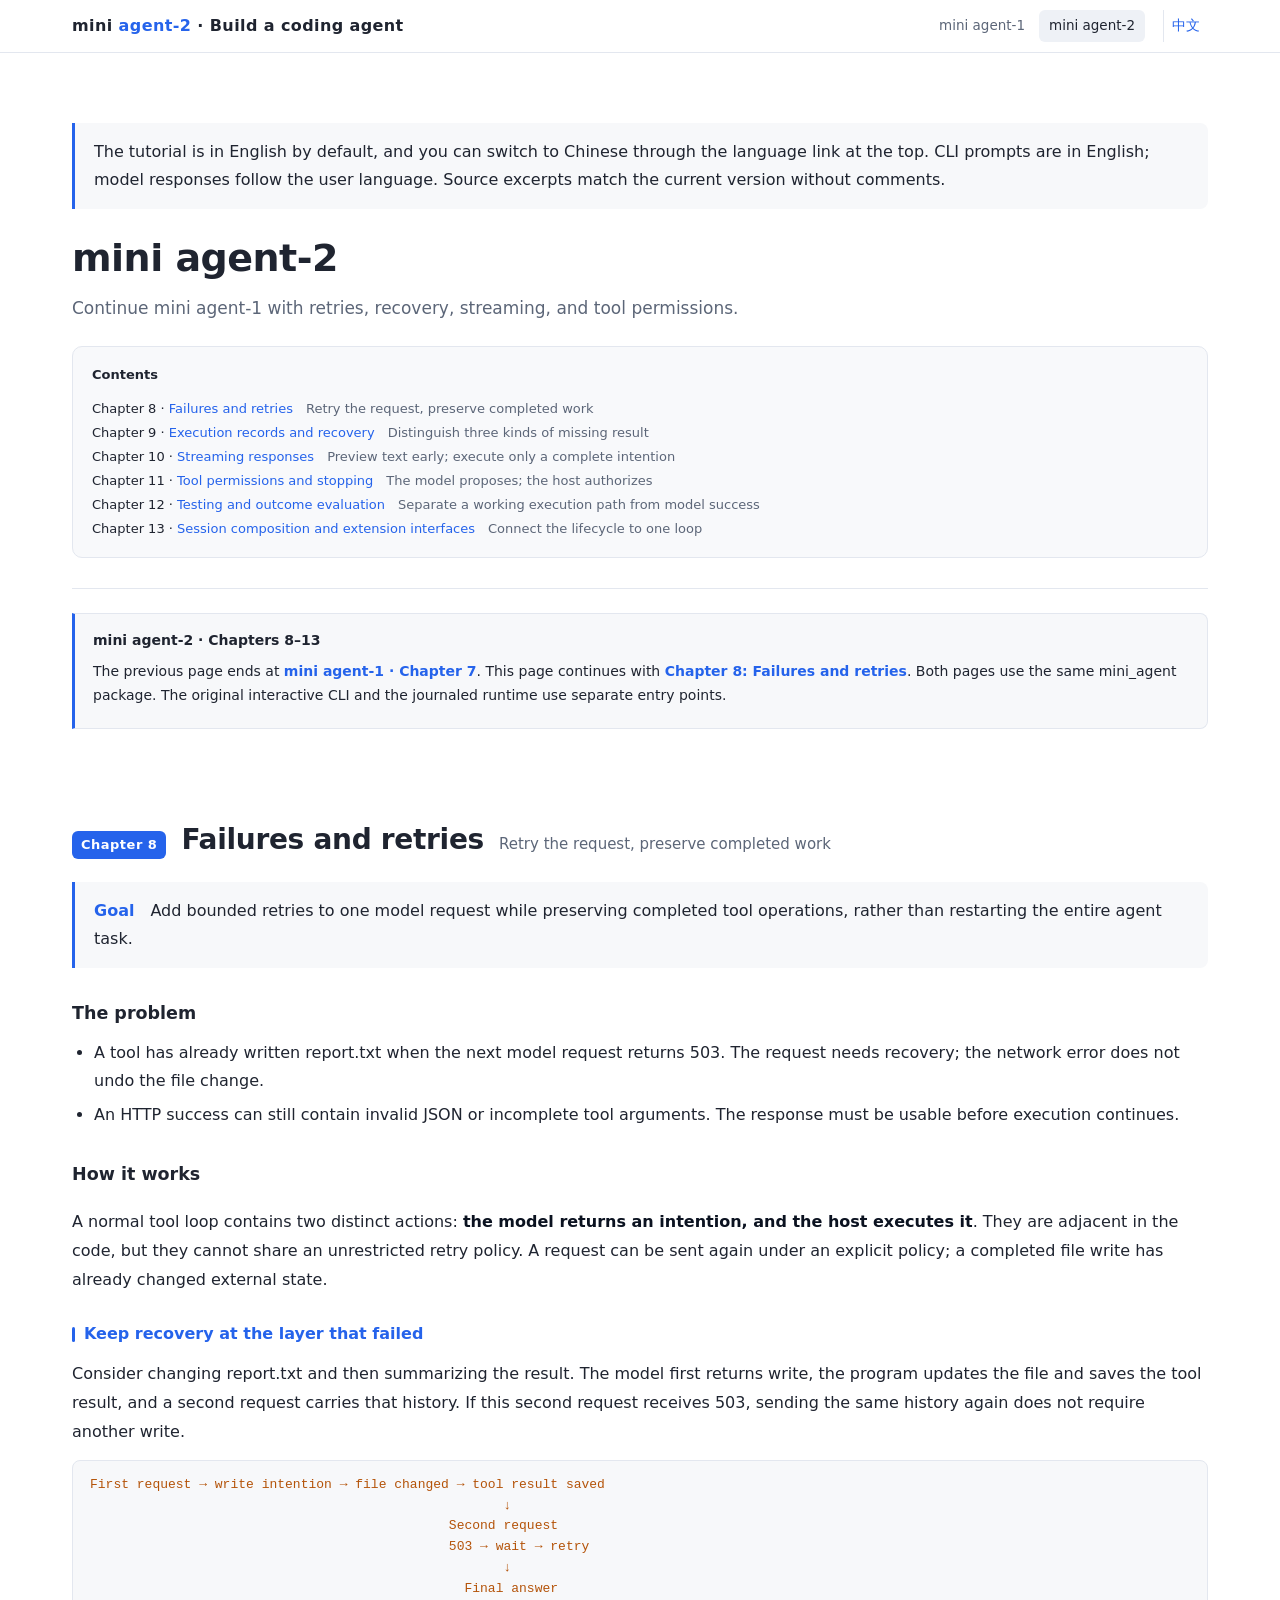
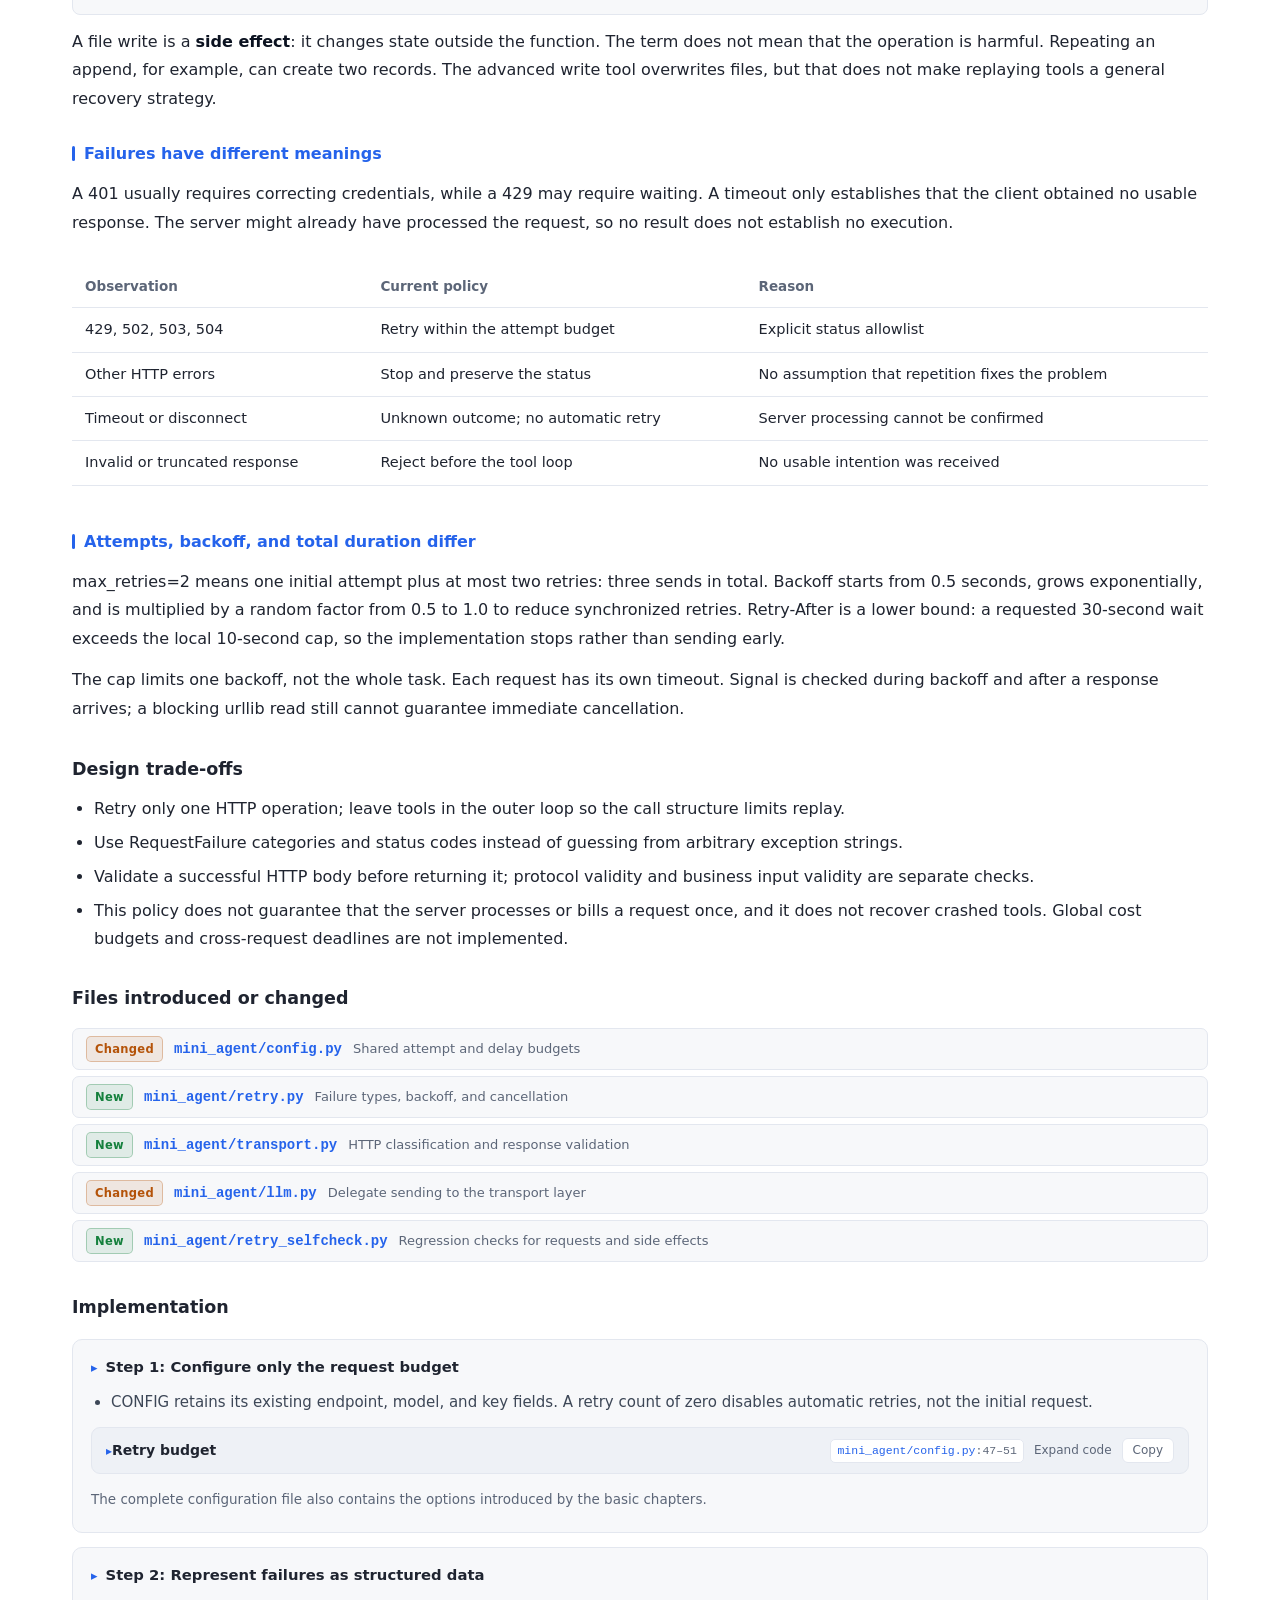
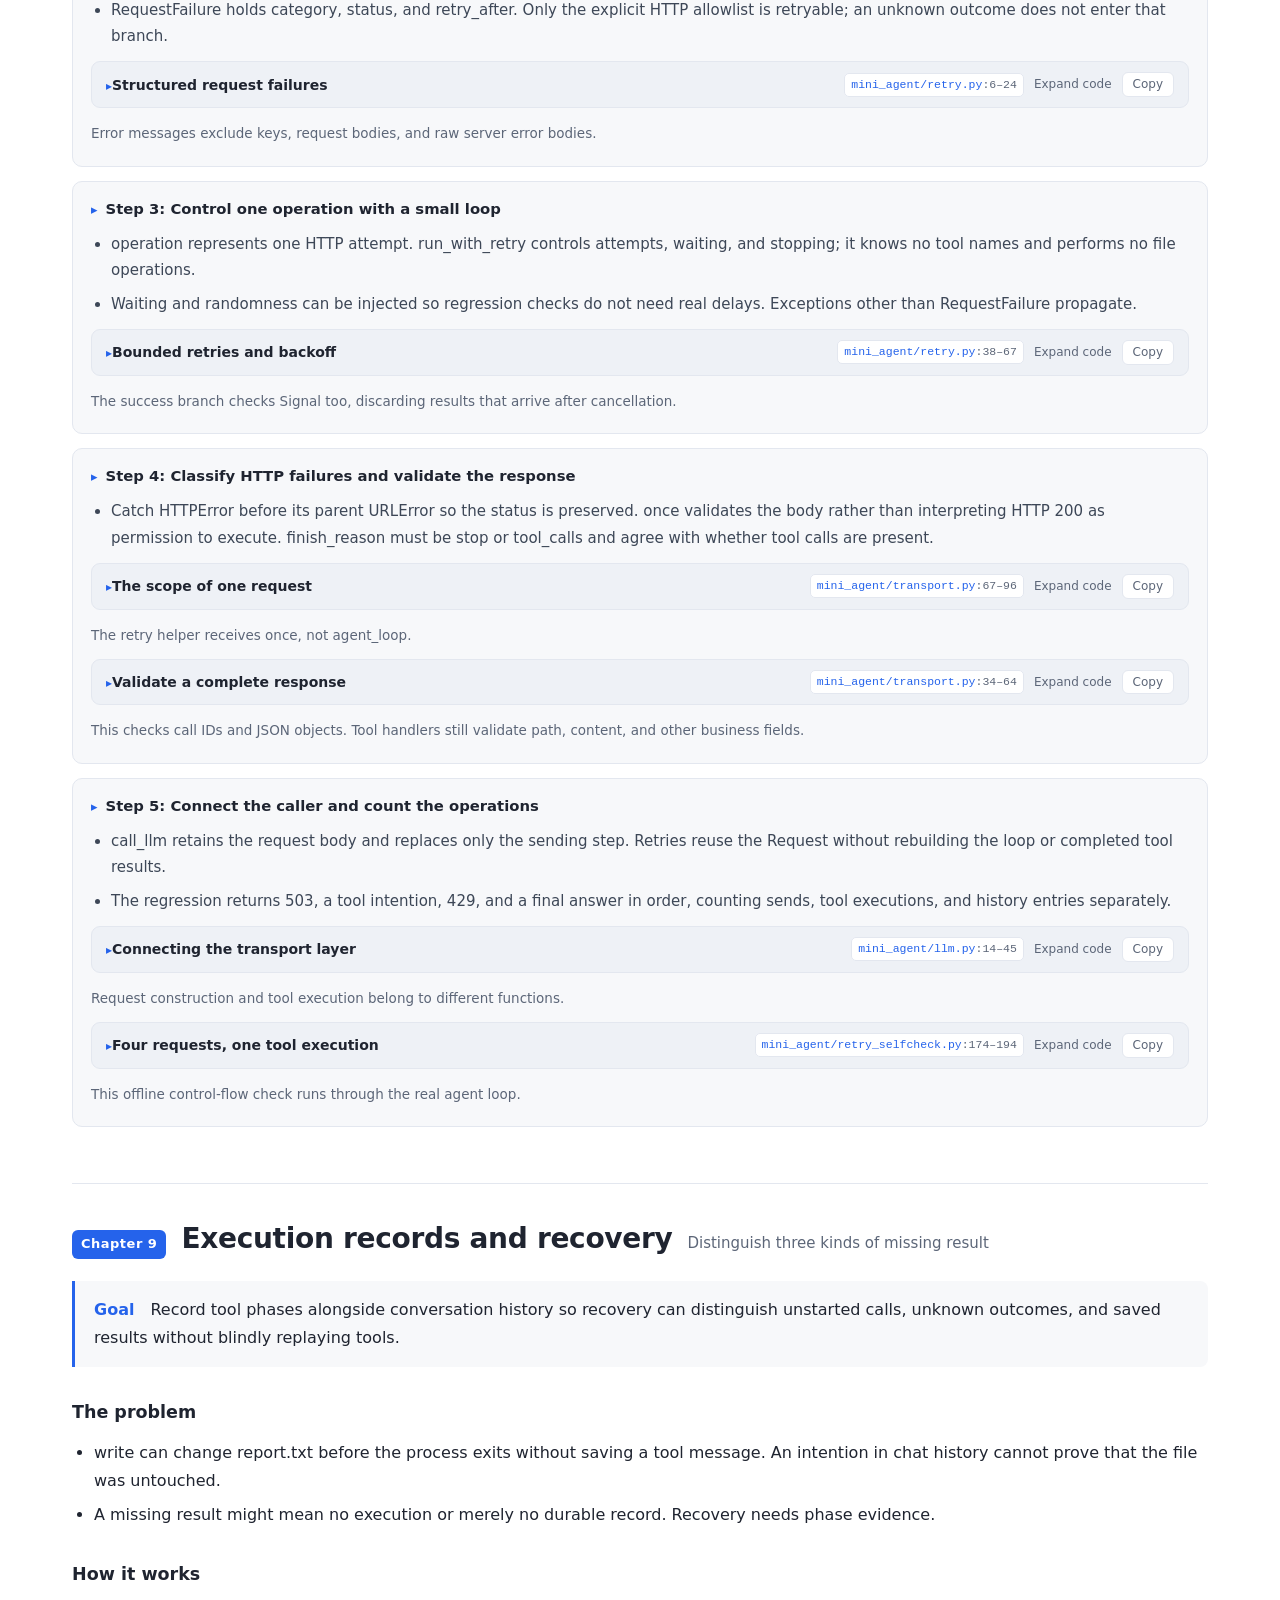
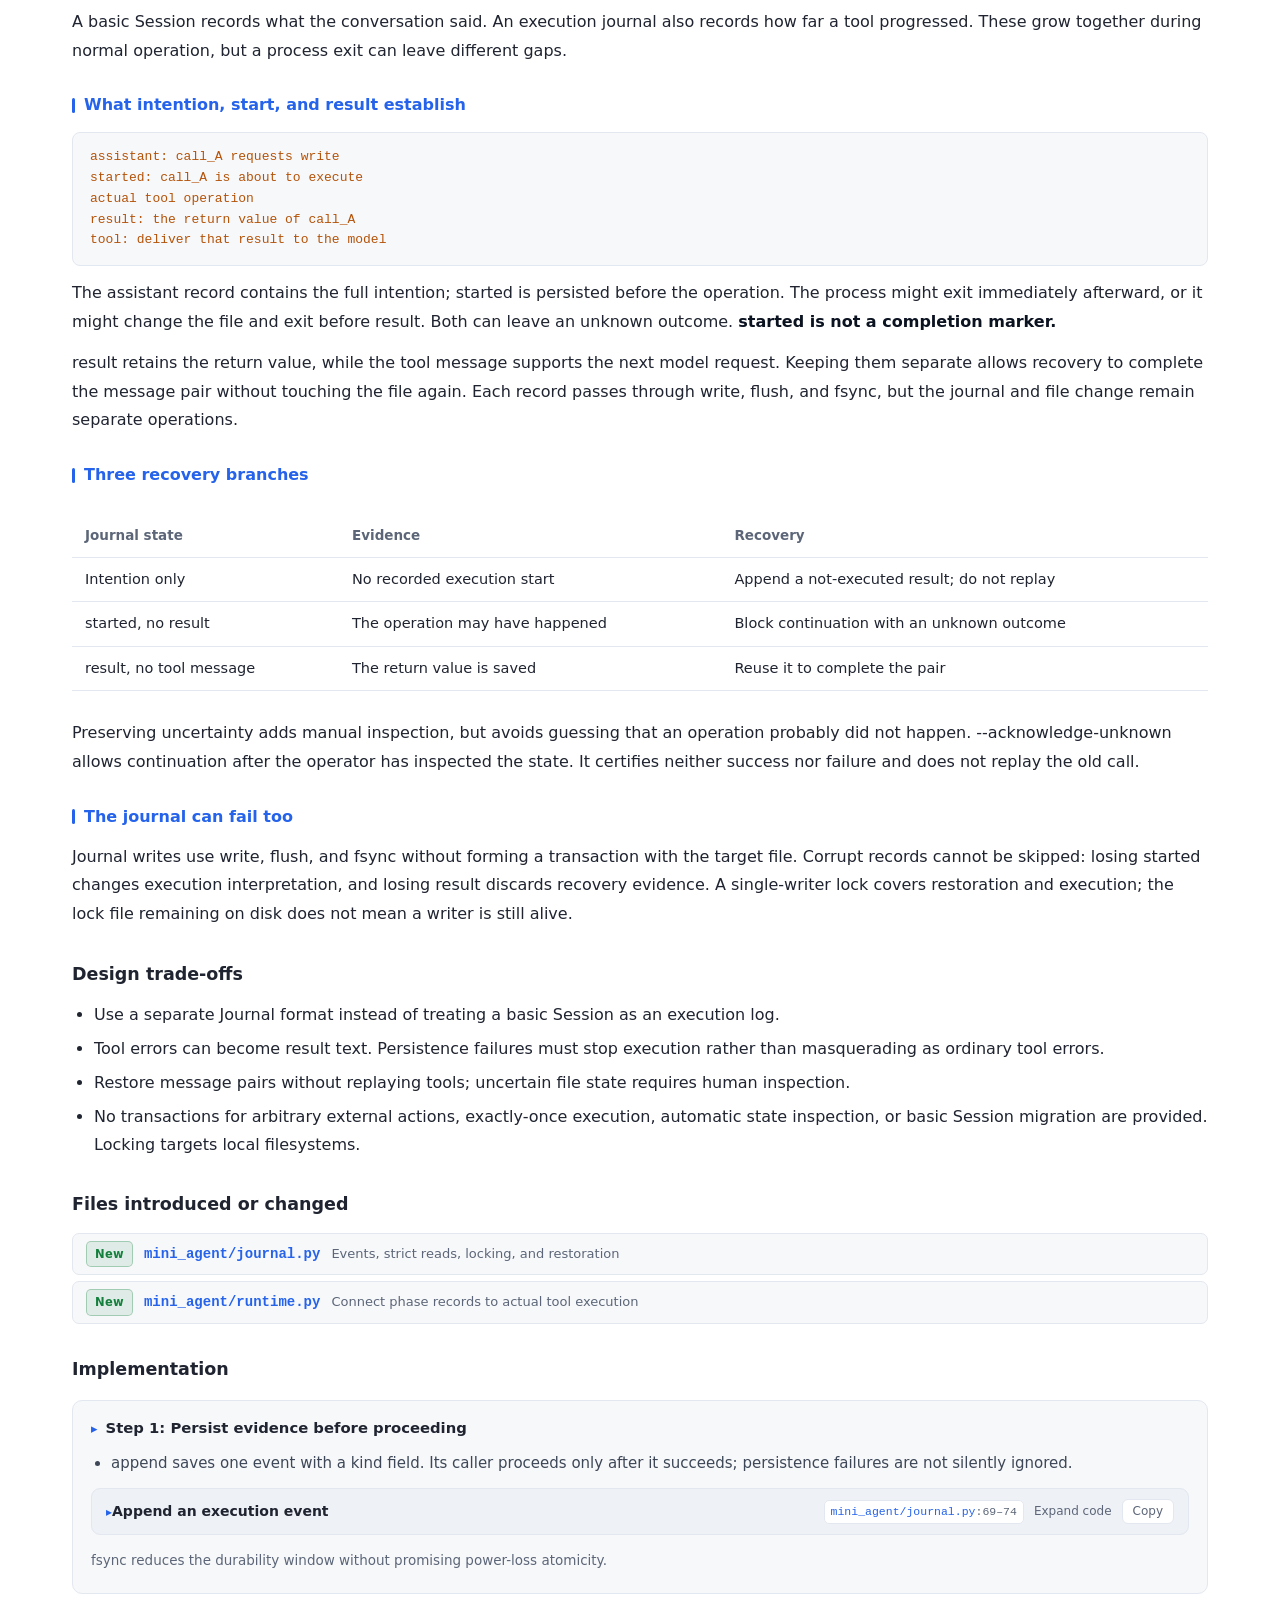
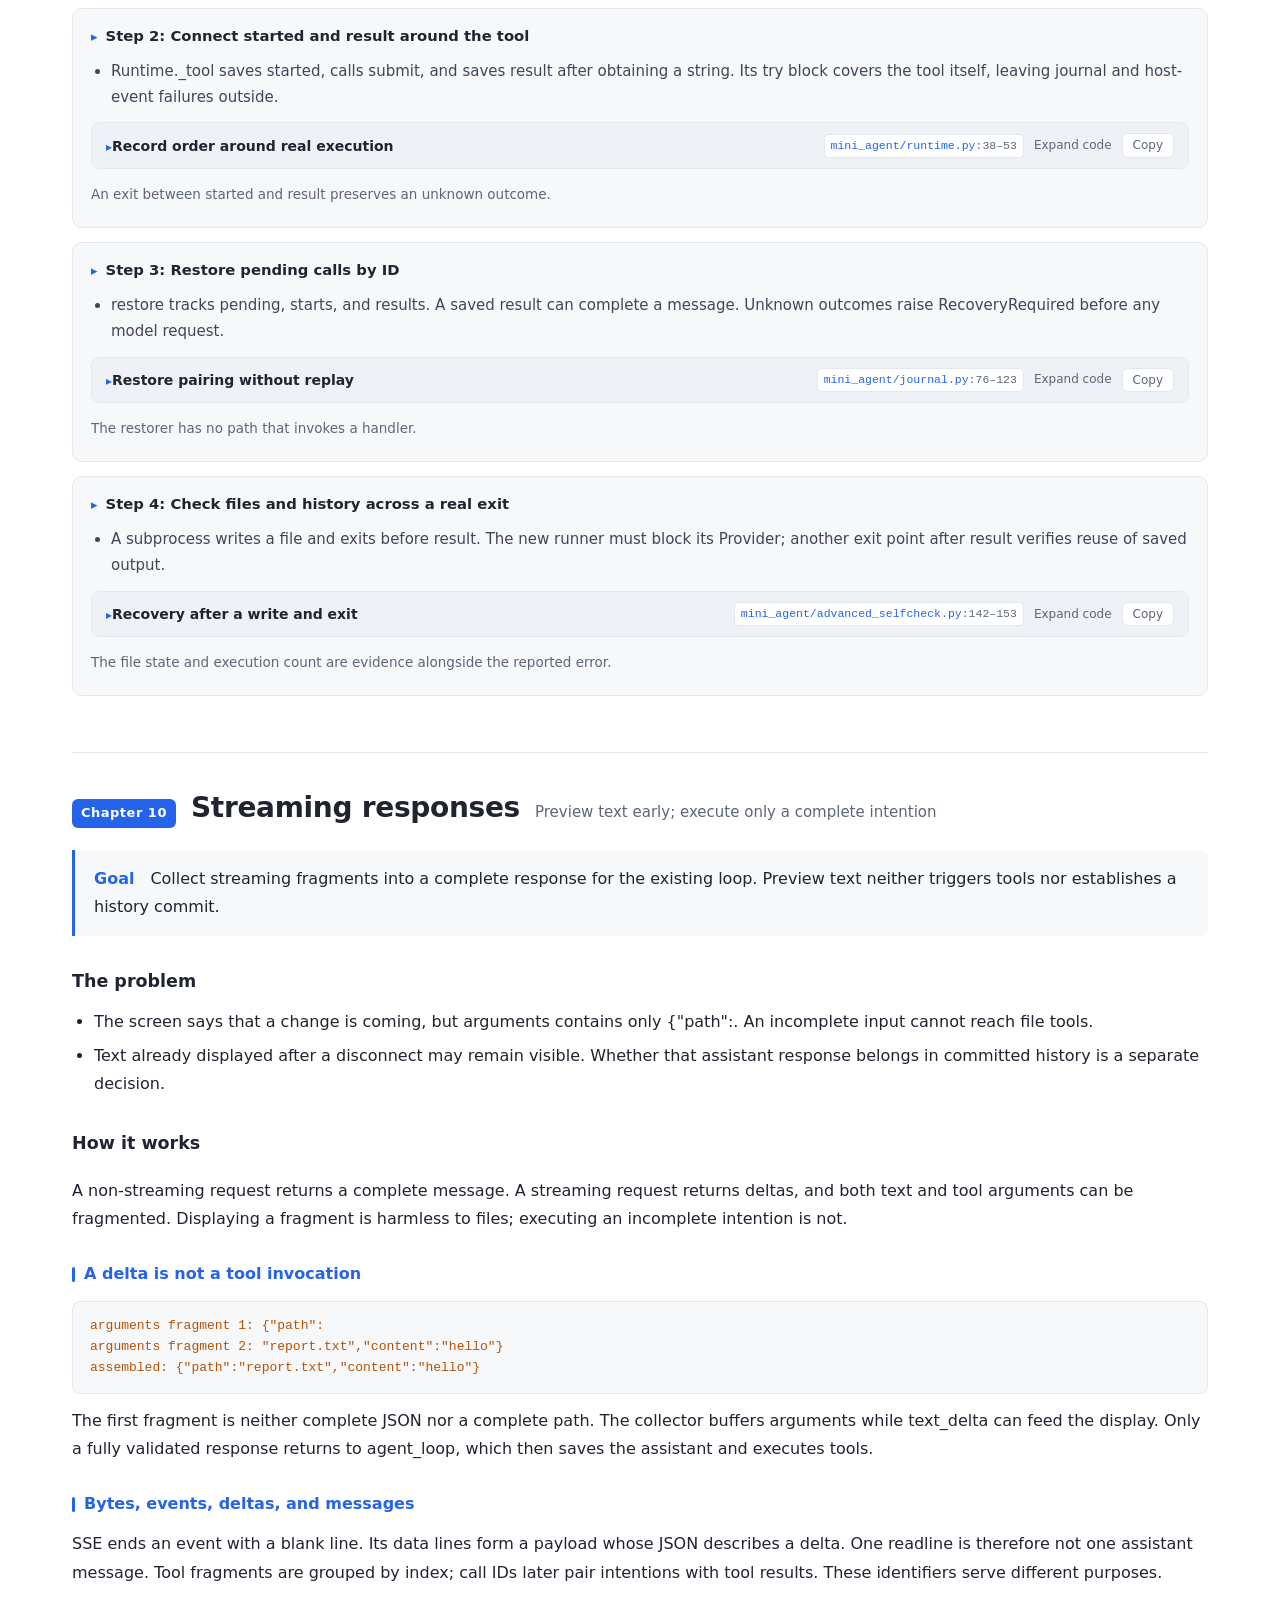
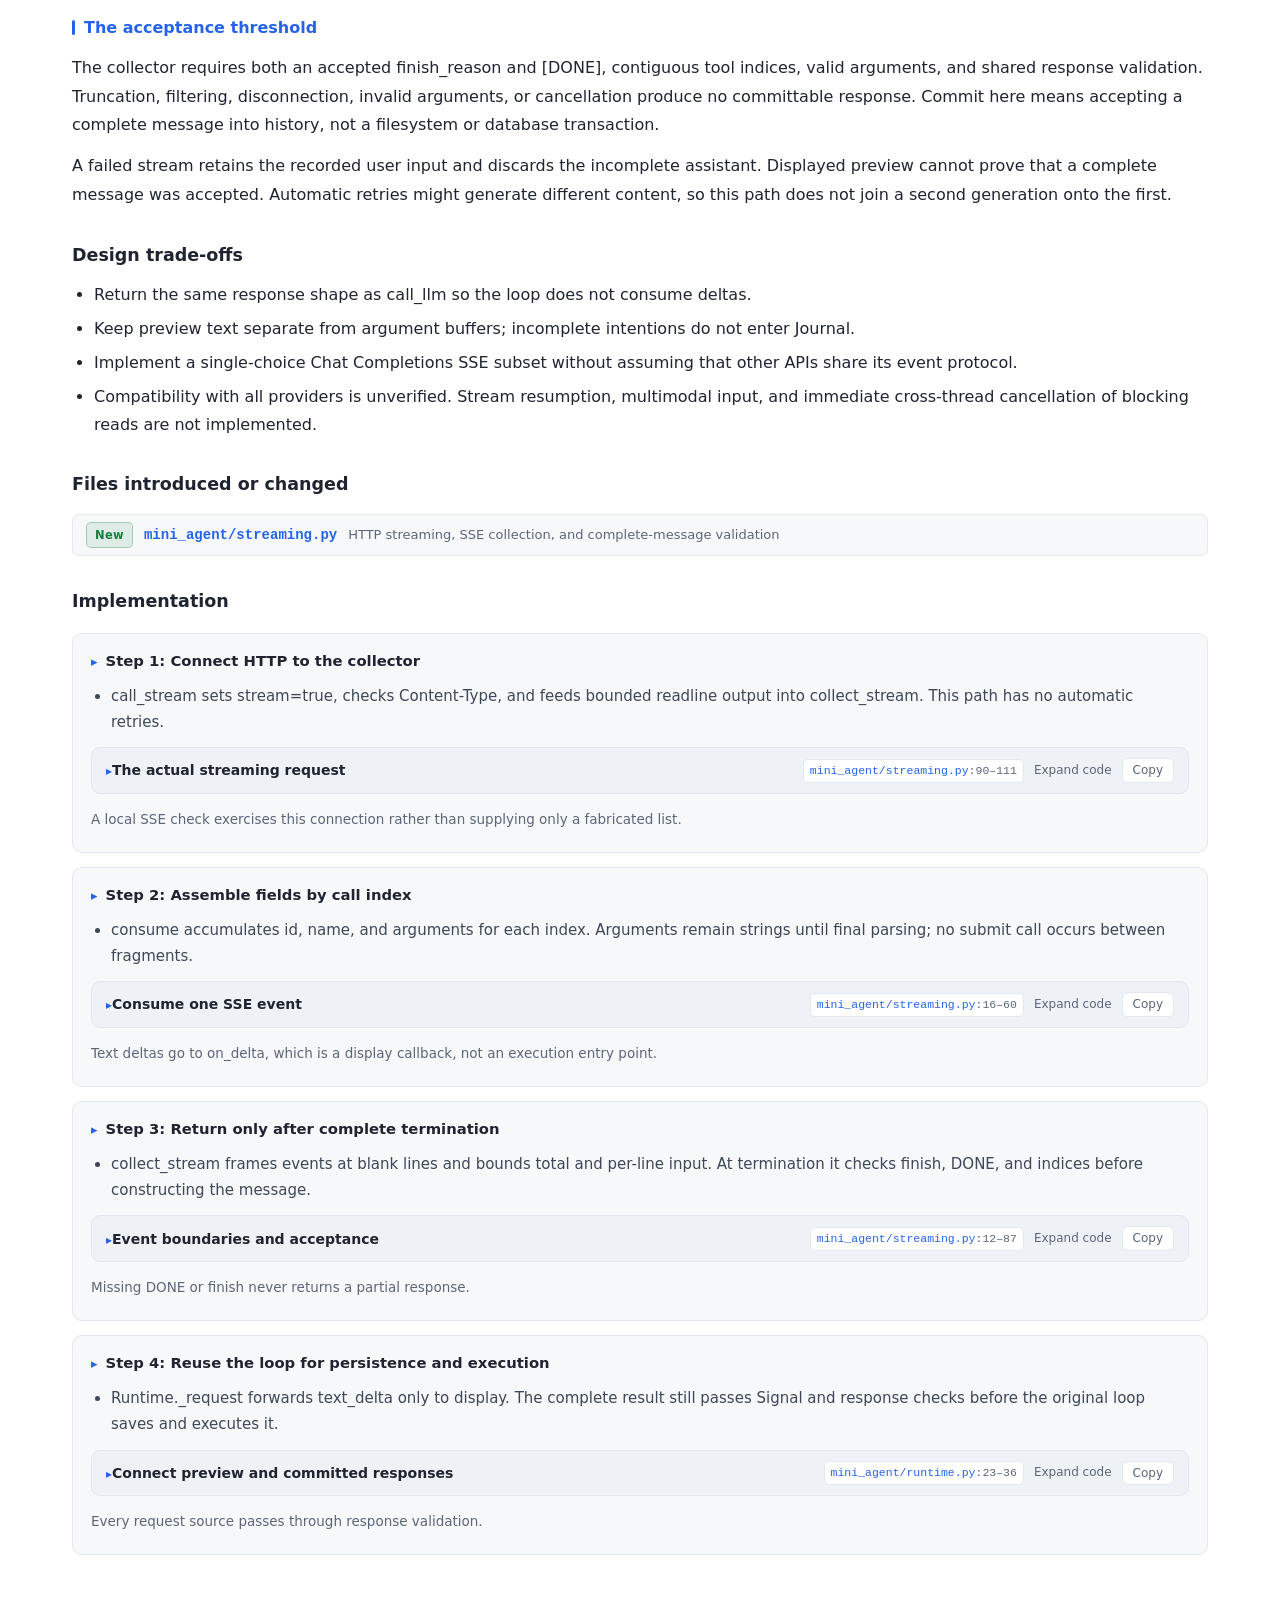
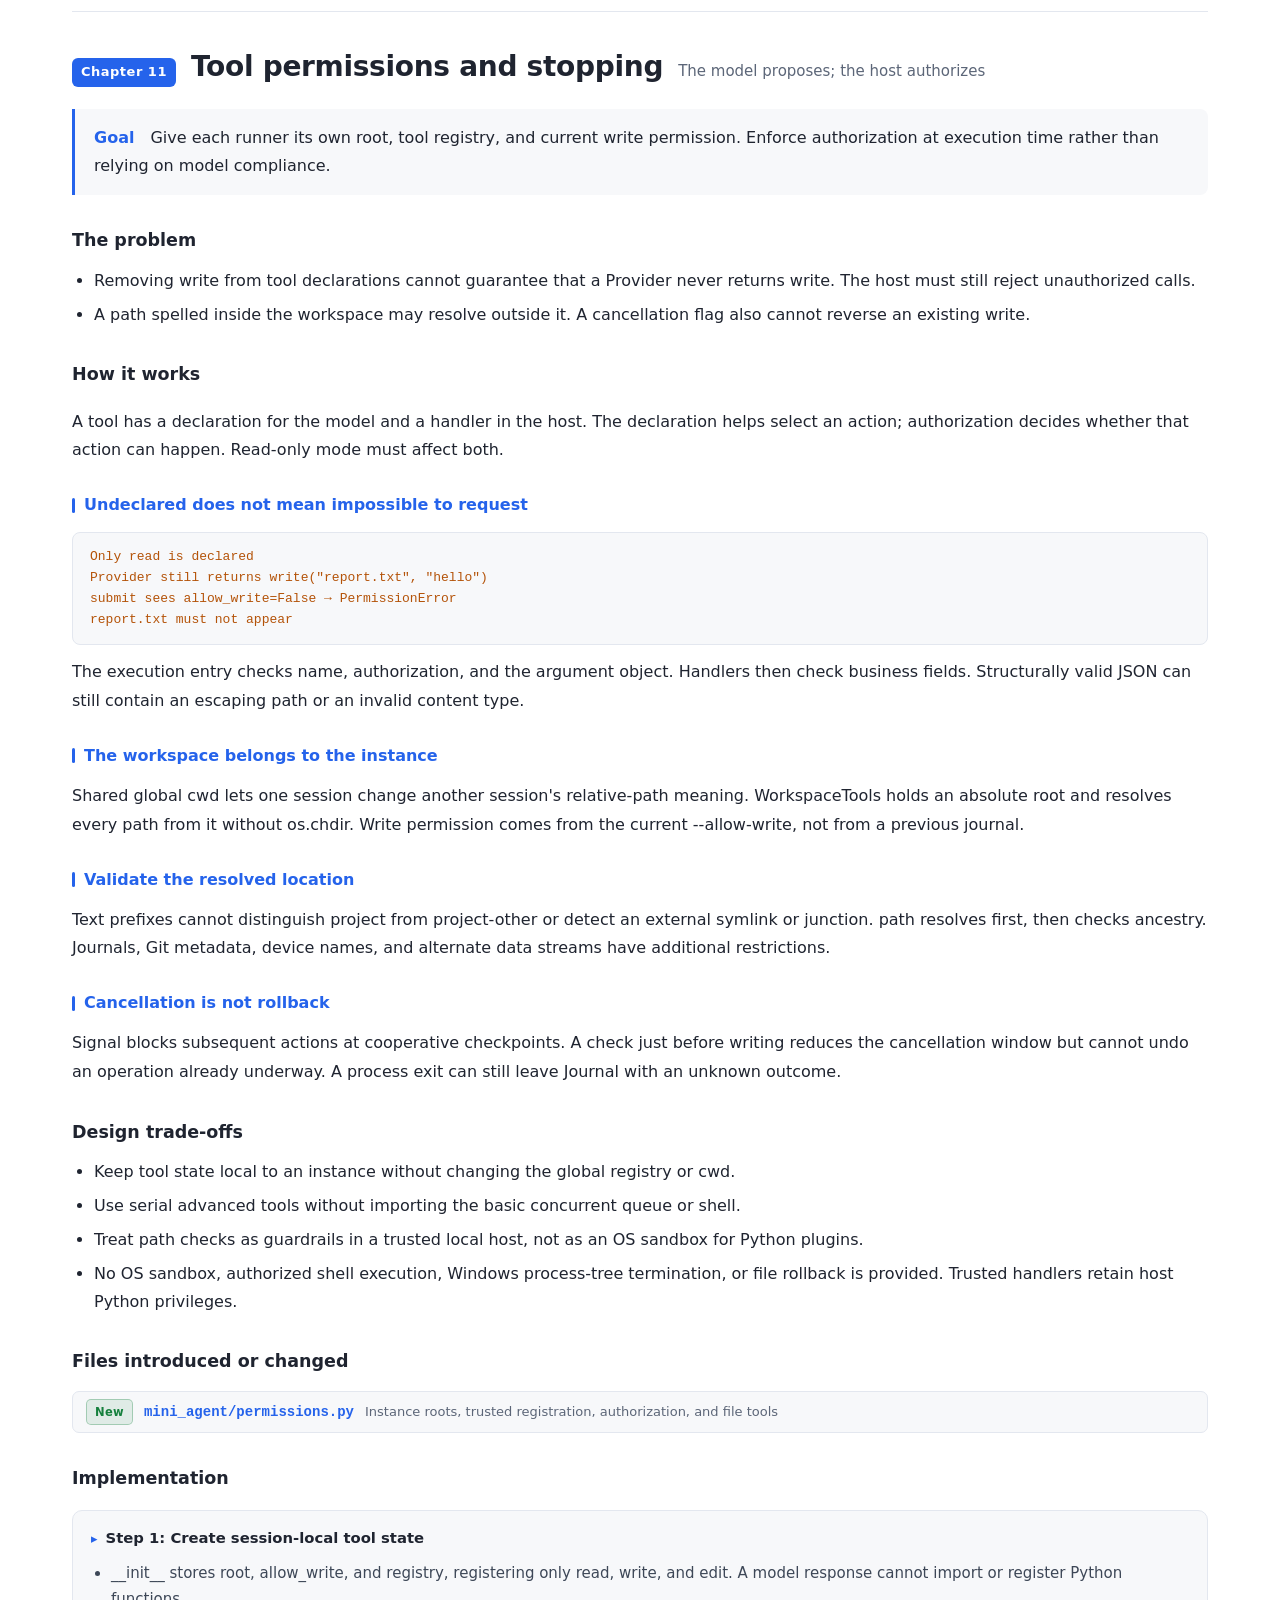
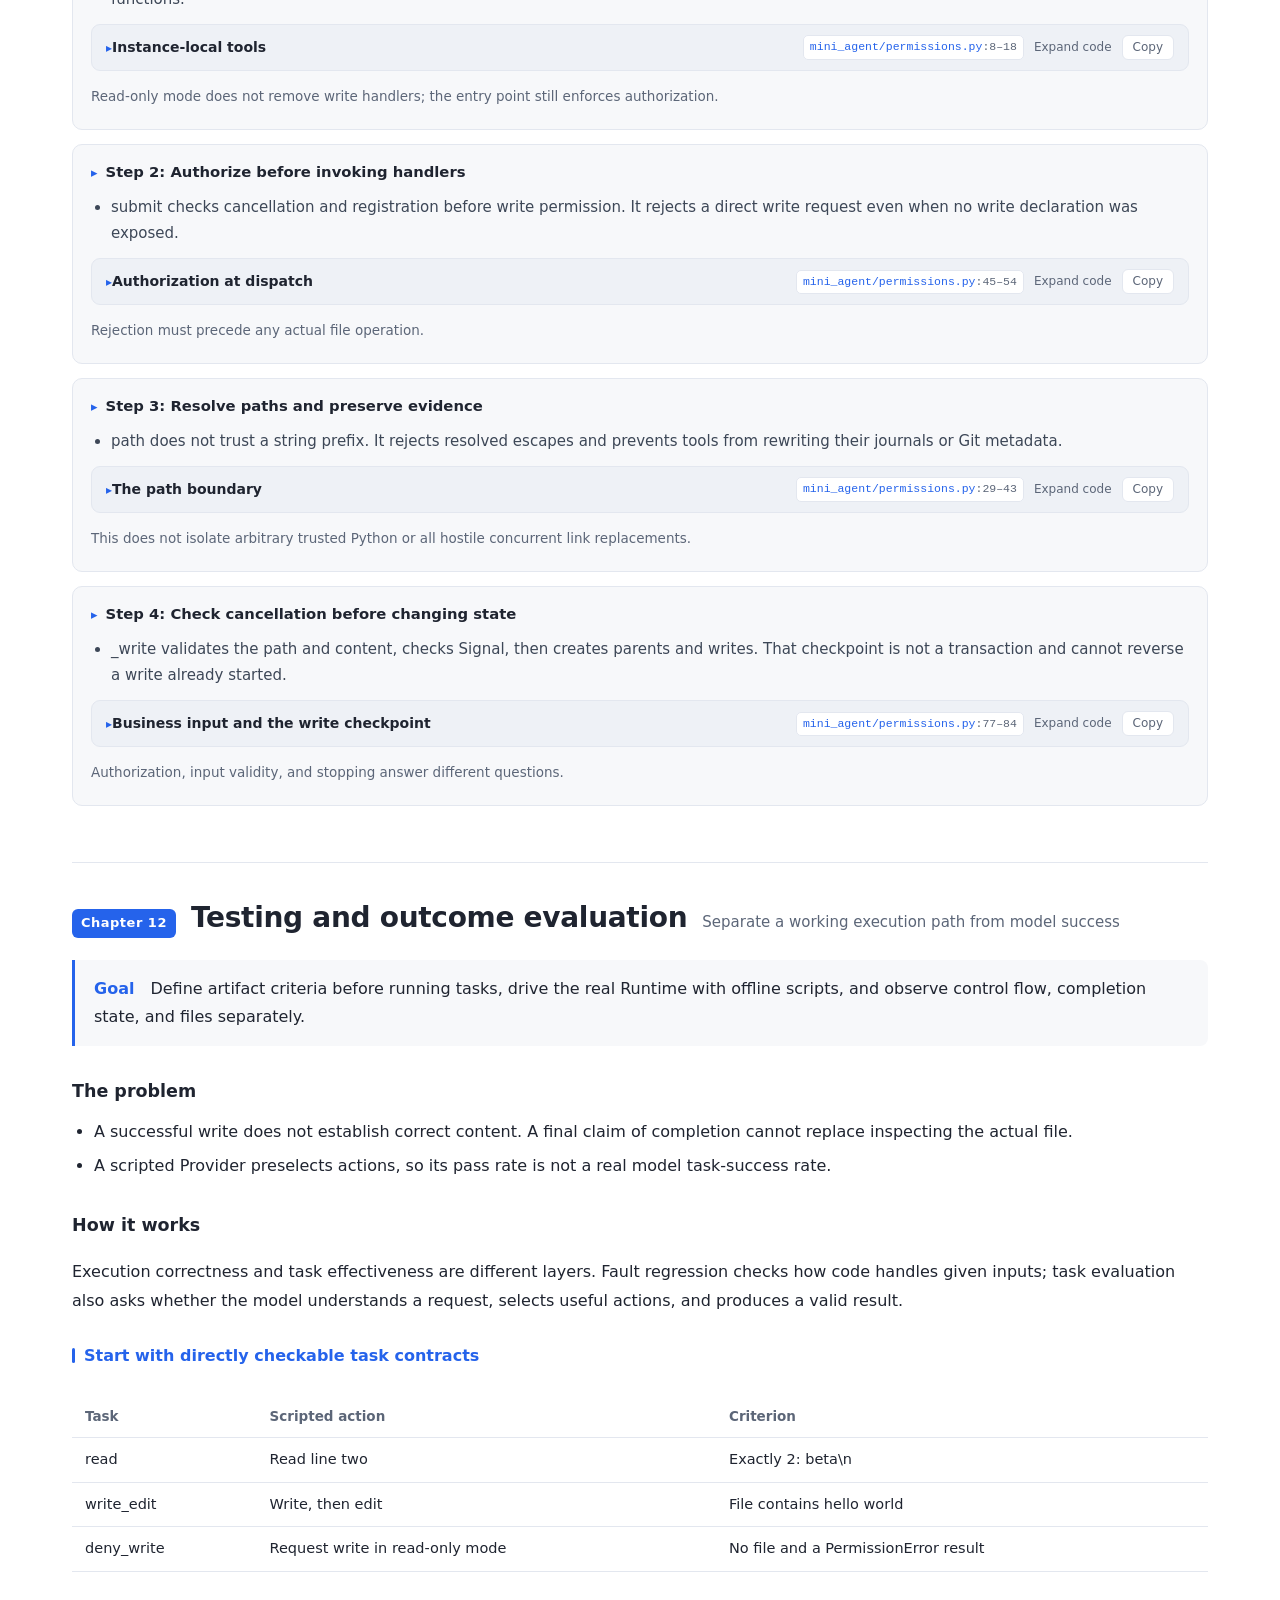
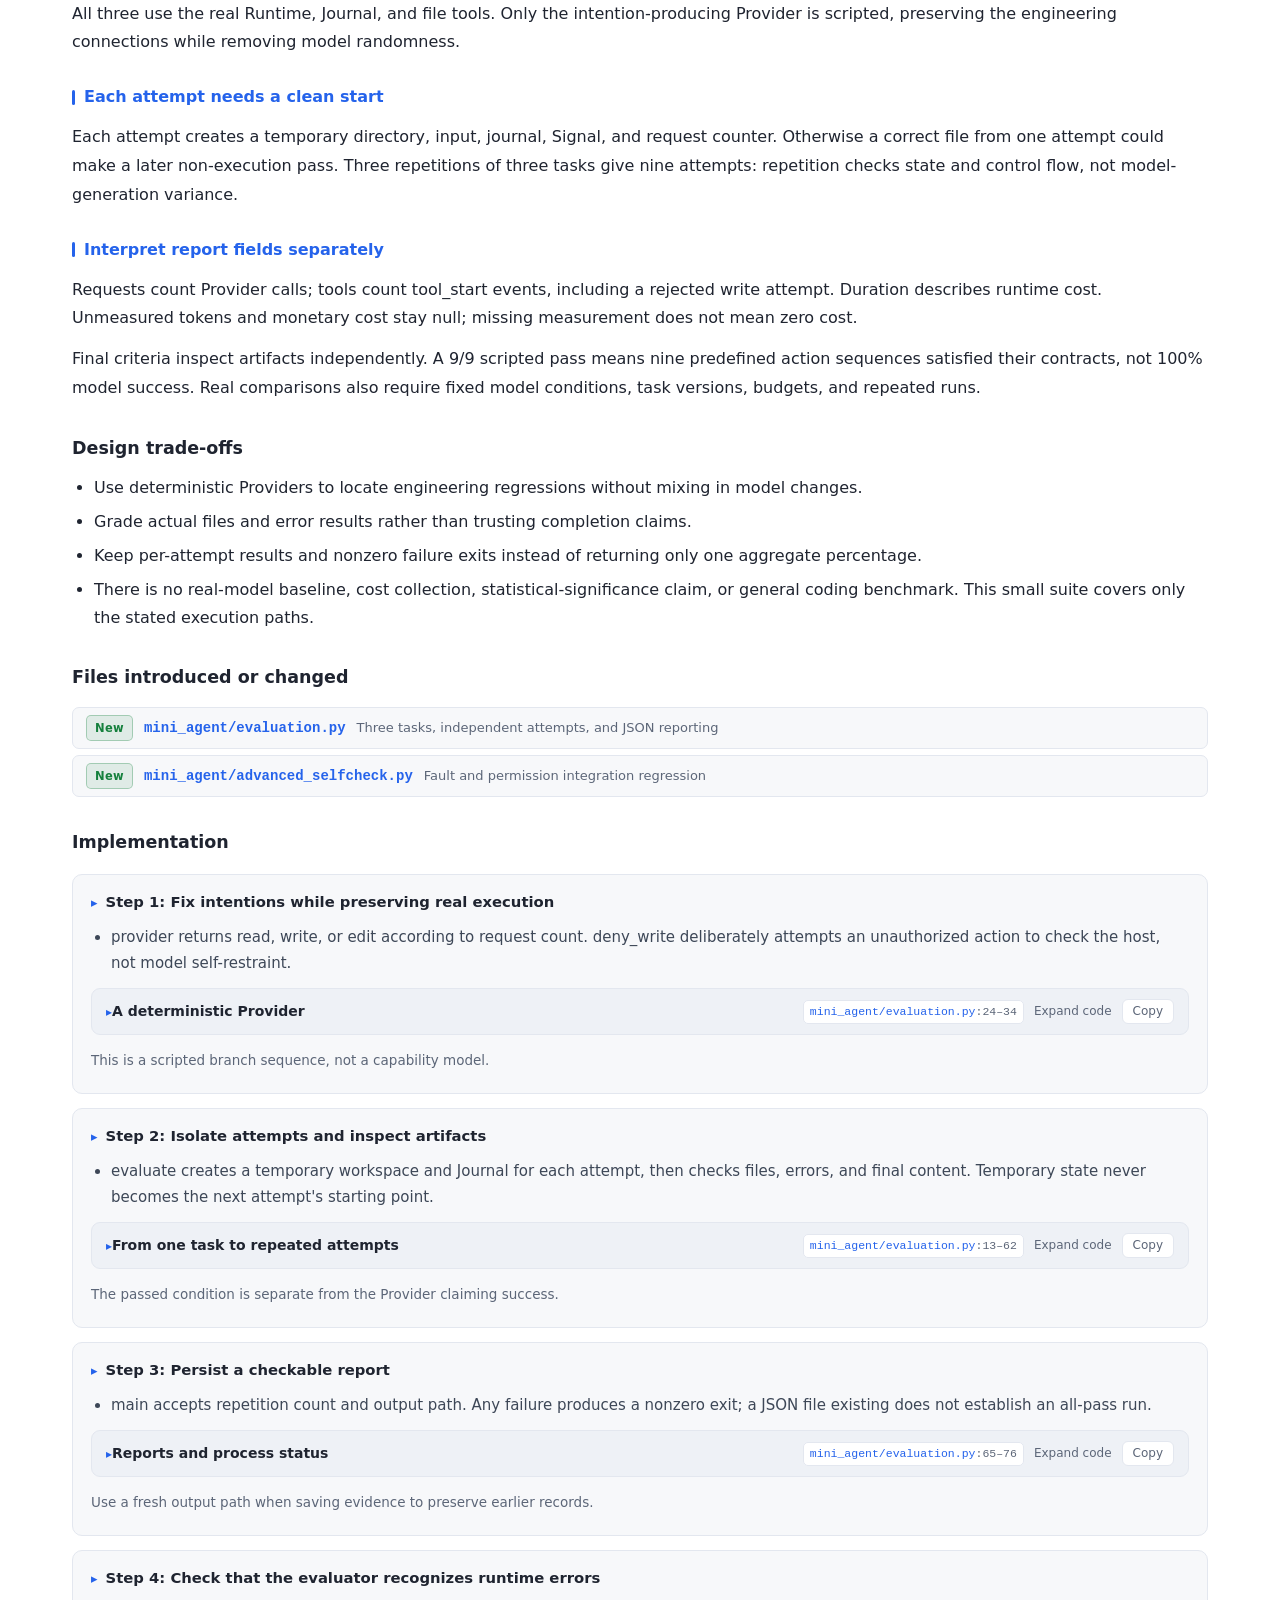
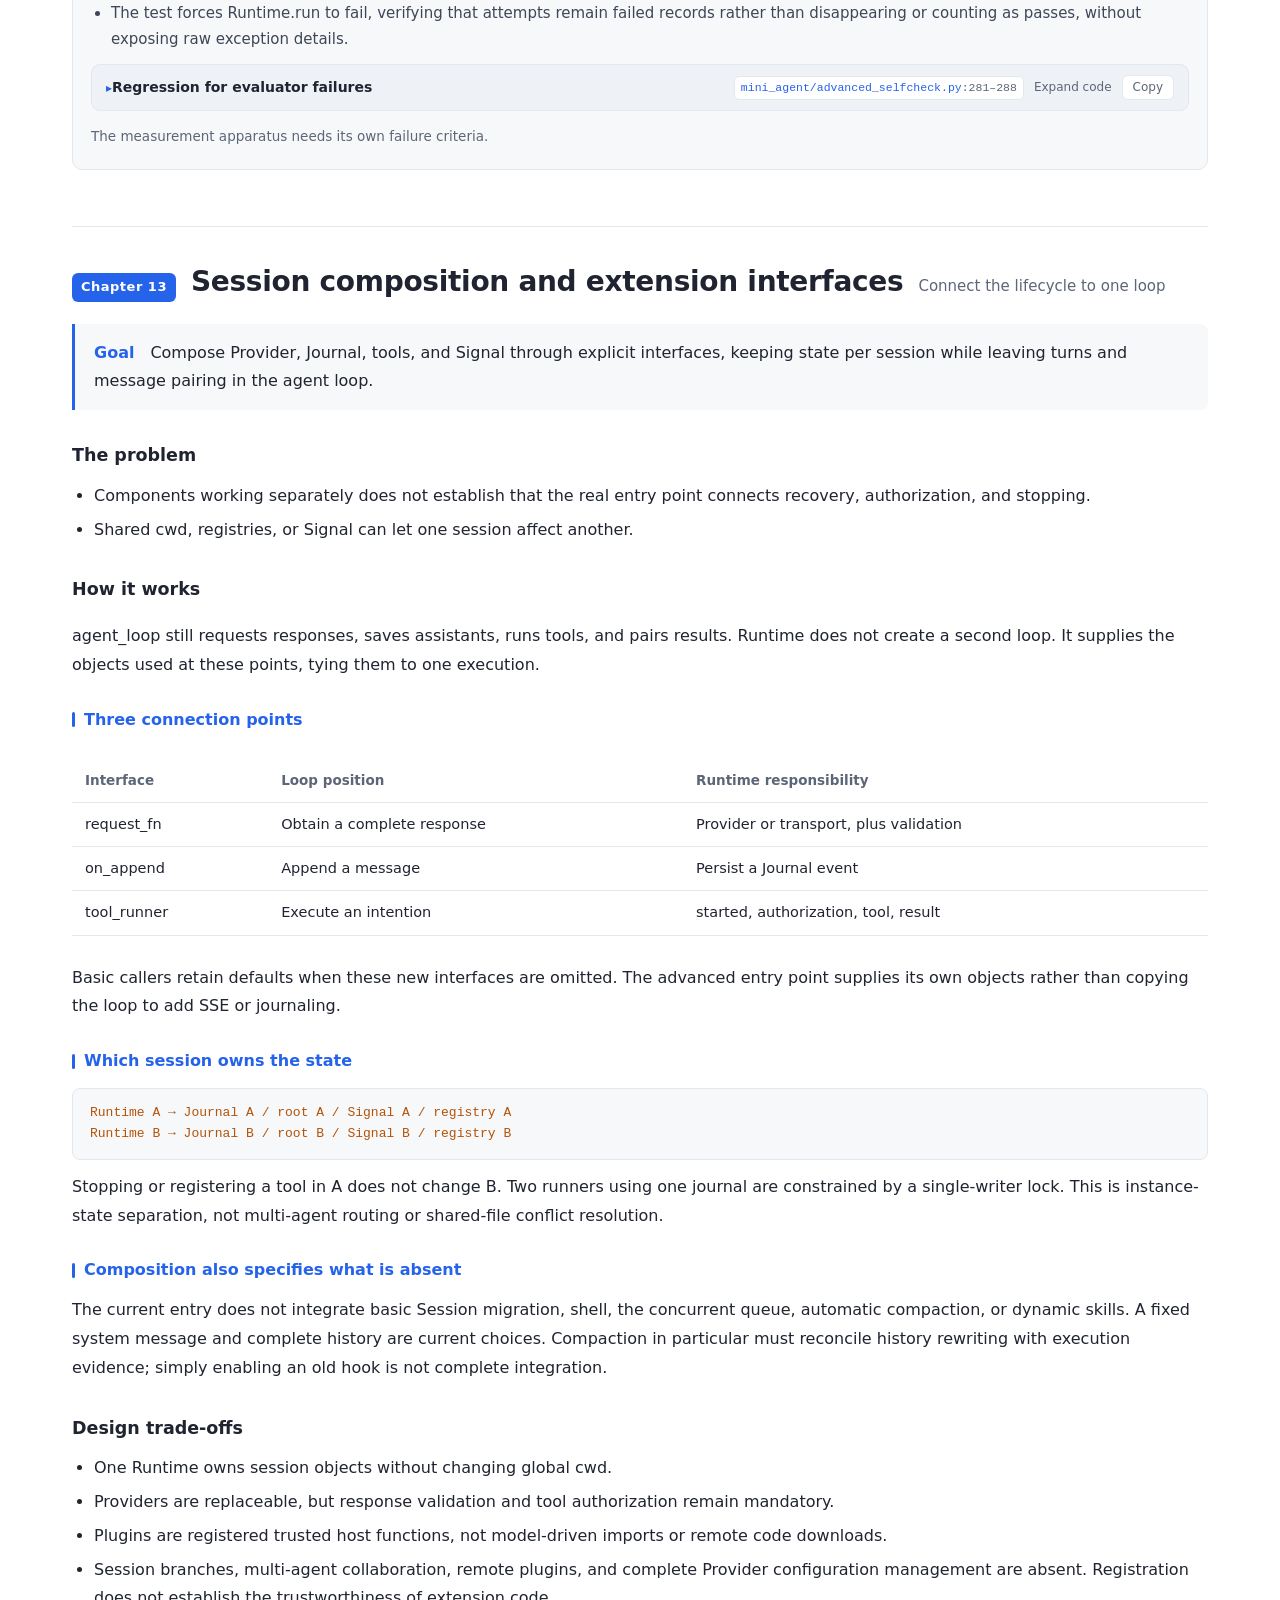
==== commit 9f497697: "Align mini agent-2 guides with mini agent-1 structure and style" ====
--- a/advanced-guide.html
+++ b/advanced-guide.html
@@ -279,13 +279,10 @@
 footer{margin-top:70px;padding-top:24px;border-top:1px solid var(--line);
   color:var(--dim);font-size:13.5px}
 
-
-[id]{scroll-margin-top:var(--nav-offset,100px)}.wrap{min-width:0}.codeblock{max-width:100%;overflow:auto}.codeblock table{width:100%;border-spacing:0}.source{margin:0}.step .codewrap>summary .sumcap{white-space:normal;overflow:visible;flex:1 1 180px}.step .codewrap>summary .sumfile{max-width:100%;white-space:normal;overflow-wrap:anywhere}.step .codewrap>summary .loc{flex:1 1 100%}.step .codewrap .codenote{border-top:0;font-size:13px}.scope-note{margin:24px 0;padding:14px 18px;border-left:3px solid var(--accent);background:var(--bg2);font-size:14px;border-radius:0 8px 8px 0}.chapter-nav{display:flex;justify-content:space-between;gap:16px;margin-top:30px;padding-top:18px;border-top:1px solid var(--line);font-size:14px}.frow .mono{overflow-wrap:anywhere;min-width:0}.frow{flex-wrap:wrap}.frow .fdesc{flex:1 1 250px}.theory code,p code,li code{white-space:normal;overflow-wrap:anywhere}.step .codewrap>summary .sumfile a{color:inherit}.codeblock .hll{white-space:pre}
+.series-bridge{margin:24px 0;padding:14px 18px;border:1px solid var(--line);border-left:3px solid var(--accent);border-radius:0 8px 8px 0;background:var(--bg2);font-size:14px}.series-bridge p{margin:6px 0}.series-bridge a{font-weight:600}.series-language{font-size:13.5px;white-space:nowrap;padding:4px 8px;border-left:1px solid var(--line)}[id]{scroll-margin-top:var(--series-offset,110px)}.top nav a[aria-current="page"]{color:var(--fg);background:var(--bg3)}@media(max-width:600px){.wrap li code,.wrap p code{white-space:normal;overflow-wrap:anywhere}.step .codewrap>summary .sumfile{white-space:normal;overflow-wrap:anywhere;min-width:0;max-width:100%}.step .codewrap>summary .sumcap{white-space:normal;min-width:0}.frow{flex-wrap:wrap}.frow .fdesc{flex:1 1 200px;min-width:0}.frow .mono{overflow-wrap:anywhere;min-width:0}.frow code{white-space:normal;overflow-wrap:anywhere}}@media(prefers-reduced-motion:reduce){html{scroll-behavior:auto}}
+.source{margin:0}
 a:focus-visible,button:focus-visible,summary:focus-visible{outline:3px solid var(--accent);outline-offset:3px}
-.language-switch{font-size:13.5px;white-space:nowrap;padding:4px 8px;border-left:1px solid var(--line)}.top nav a[aria-current="page"]{color:var(--fg);background:var(--bg3)}
-@media(max-width:600px){.top-in{gap:8px 18px}.top nav a{padding:4px 6px}.step{padding:12px}.codeblock td.code pre{font-size:12px}.full-files .step .codewrap{margin:0}}
-@media(prefers-reduced-motion:reduce){html{scroll-behavior:auto}}
-</style></head><body><header class="top"><div class="top-in"><div class="brand">mini<span> agent-2</span> · Build a coding agent</div><nav><a href="guide.html">mini agent-1</a><a href="#contents" aria-current="page">mini agent-2</a></nav><a class="language-switch" data-target="advanced-guide.zh-CN.html" href="advanced-guide.zh-CN.html" lang="zh-CN" hreflang="zh-CN">中文</a></div></header><main class="wrap"><div class="hero"><h1>mini agent-2</h1><p class="lead">The seven chapters in mini agent-1 connect the tool loop into a working agent. Requests can fail, tools can be interrupted, and responses can stop halfway through. Chapters 8–13 follow these breaks into retries, recovery, streaming, permissions, evaluation, and session composition.</p><div class="tree toc" id="contents" style="font-size:13px"><div class="toc-title"><b>Contents</b></div><div class="toc-row">Chapter 8 · <a href="#ch8">Failures and retries</a>　<span class="c">Retry the request, preserve completed work</span></div><div class="toc-row">Chapter 9 · <a href="#ch9">Execution records and recovery</a>　<span class="c">Distinguish three kinds of missing result</span></div><div class="toc-row">Chapter 10 · <a href="#ch10">Streaming responses</a>　<span class="c">Preview text early; execute only a complete intention</span></div><div class="toc-row">Chapter 11 · <a href="#ch11">Tool permissions and stopping</a>　<span class="c">The model proposes; the host authorizes</span></div><div class="toc-row">Chapter 12 · <a href="#ch12">Testing and outcome evaluation</a>　<span class="c">Separate a working execution path from model success</span></div><div class="toc-row">Chapter 13 · <a href="#ch13">Session composition and extension interfaces</a>　<span class="c">Connect the lifecycle to one loop</span></div></div></div><div class="scope-note series-handoff"><p>The previous page ends at <a href="guide.html#ch7">mini agent-1 · Chapter 7</a>. This page continues with <a href="#ch8">Chapter 8: Failures and retries</a>. Both pages use the same mini_agent package. The original interactive CLI and the journaled runtime use separate entry points.</p></div><div class="scope-note"><b>Runtime code and source excerpts</b><p>Every implementation step links to actual source, with key lines highlighted in blue. Code is collapsed by default and retains its original line numbers; complete files, including imports, appear at the end of each chapter. Short flow sketches explain relationships rather than establish execution results. Source code is reproduced verbatim.</p><p>Chapter 8 updates the shared request layer. Chapters 9–13 use <code>python -m mini_agent.advanced</code>, a separate entry point with read-only defaults, no shell, and serial tools. Basic Session files, automatic compaction, and dynamic skills are not integrated into this entry point.</p></div><section class="chapter" id="ch8"><div class="chead"><span class="cnum">Chapter 8</span><h2>Failures and retries</h2><span class="csub">Retry the request, preserve completed work</span></div><div class="goal"><b>Goal</b>　Add bounded retries to one model request while preserving completed tool operations, rather than restarting the entire agent task.</div><h3 class="sub">The problem</h3><ul><li>A tool has already written report.txt when the next model request returns 503. The request needs recovery; the network error does not undo the file change.</li><li>An HTTP success can still contain invalid JSON or incomplete tool arguments. The response must be usable before execution continues.</li></ul><h3 class="sub">How it works</h3><div class="theory"><p>A normal tool loop contains two distinct actions: <strong>the model returns an intention, and the host executes it</strong>. They are adjacent in the code, but they cannot share an unrestricted retry policy. A request can be sent again under an explicit policy; a completed file write has already changed external state.</p>
+</style></head><body><header class="top"><div class="top-in"><div class="brand">mini<span> agent-2</span> · Build a coding agent</div><nav aria-label="Series"><a href="guide.html">mini agent-1</a><a href="#series-start" aria-current="page">mini agent-2</a></nav><a class="series-language language-switch" data-target="advanced-guide.zh-CN.html" href="advanced-guide.zh-CN.html" lang="zh-CN">中文</a></div></header><div class="wrap"><div class="hero"><p class="goal">The tutorial is in English by default, and you can switch to Chinese through the language link at the top. CLI prompts are in English; model responses follow the user language. Source excerpts match the current version without comments. </p><h1 id="series-start">mini agent-2</h1><p class="lead">Continue mini agent-1 with retries, recovery, streaming, and tool permissions.</p><div class="tree toc" id="contents" style="font-size:13px"><div class="toc-title"><b>Contents</b></div><div class="toc-row">Chapter 8 · <a href="#ch8">Failures and retries</a>　<span class="c">Retry the request, preserve completed work</span></div><div class="toc-row">Chapter 9 · <a href="#ch9">Execution records and recovery</a>　<span class="c">Distinguish three kinds of missing result</span></div><div class="toc-row">Chapter 10 · <a href="#ch10">Streaming responses</a>　<span class="c">Preview text early; execute only a complete intention</span></div><div class="toc-row">Chapter 11 · <a href="#ch11">Tool permissions and stopping</a>　<span class="c">The model proposes; the host authorizes</span></div><div class="toc-row">Chapter 12 · <a href="#ch12">Testing and outcome evaluation</a>　<span class="c">Separate a working execution path from model success</span></div><div class="toc-row">Chapter 13 · <a href="#ch13">Session composition and extension interfaces</a>　<span class="c">Connect the lifecycle to one loop</span></div></div></div><div class="series-bridge series-handoff"><b>mini agent-2 · Chapters 8–13</b><p>The previous page ends at <a href="guide.html#ch7">mini agent-1 · Chapter 7</a>. This page continues with <a href="#ch8">Chapter 8: Failures and retries</a>. Both pages use the same mini_agent package. The original interactive CLI and the journaled runtime use separate entry points.</p></div><section class="chapter" id="ch8"><div class="chead"><span class="cnum">Chapter 8</span><h2>Failures and retries</h2><span class="csub">Retry the request, preserve completed work</span></div><div class="goal"><b>Goal</b>　Add bounded retries to one model request while preserving completed tool operations, rather than restarting the entire agent task.</div><h3 class="sub">The problem</h3><ul><li>A tool has already written report.txt when the next model request returns 503. The request needs recovery; the network error does not undo the file change.</li><li>An HTTP success can still contain invalid JSON or incomplete tool arguments. The response must be usable before execution continues.</li></ul><h3 class="sub">How it works</h3><div class="theory"><p>A normal tool loop contains two distinct actions: <strong>the model returns an intention, and the host executes it</strong>. They are adjacent in the code, but they cannot share an unrestricted retry policy. A request can be sent again under an explicit policy; a completed file write has already changed external state.</p>
 <h4 class="mini">Keep recovery at the layer that failed</h4>
 <p>Consider changing report.txt and then summarizing the result. The model first returns write, the program updates the file and saves the tool result, and a second request carries that history. If this second request receives 503, sending the same history again does not require another write.</p>
 <pre class="ascii">First request → write intention → file changed → tool result saved
@@ -300,7 +297,7 @@
 <div class="tw"><table class="plain"><tr><th>Observation</th><th>Current policy</th><th>Reason</th></tr><tr><td>429, 502, 503, 504</td><td>Retry within the attempt budget</td><td>Explicit status allowlist</td></tr><tr><td>Other HTTP errors</td><td>Stop and preserve the status</td><td>No assumption that repetition fixes the problem</td></tr><tr><td>Timeout or disconnect</td><td>Unknown outcome; no automatic retry</td><td>Server processing cannot be confirmed</td></tr><tr><td>Invalid or truncated response</td><td>Reject before the tool loop</td><td>No usable intention was received</td></tr></table></div>
 <h4 class="mini">Attempts, backoff, and total duration differ</h4>
 <p>max_retries=2 means one initial attempt plus at most two retries: three sends in total. Backoff starts from 0.5 seconds, grows exponentially, and is multiplied by a random factor from 0.5 to 1.0 to reduce synchronized retries. Retry-After is a lower bound: a requested 30-second wait exceeds the local 10-second cap, so the implementation stops rather than sending early.</p>
-<p>The cap limits one backoff, not the whole task. Each request has its own timeout. Signal is checked during backoff and after a response arrives; a blocking urllib read still cannot guarantee immediate cancellation.</p></div><h3 class="sub">Design choices</h3><ul><li>Retry only one HTTP operation; leave tools in the outer loop so the call structure limits replay.</li><li>Use RequestFailure categories and status codes instead of guessing from arbitrary exception strings.</li><li>Validate a successful HTTP body before returning it; protocol validity and business input validity are separate checks.</li></ul><h3 class="sub">Files added or changed</h3><div class="files"><div class="frow"><span class="tag mod">Changed</span><a class="mono" href="mini_agent/config.py">mini_agent/config.py</a><span class="fdesc">Shared attempt and delay budgets</span></div><div class="frow"><span class="tag new">New</span><a class="mono" href="mini_agent/retry.py">mini_agent/retry.py</a><span class="fdesc">Failure types, backoff, and cancellation</span></div><div class="frow"><span class="tag new">New</span><a class="mono" href="mini_agent/transport.py">mini_agent/transport.py</a><span class="fdesc">HTTP classification and response validation</span></div><div class="frow"><span class="tag mod">Changed</span><a class="mono" href="mini_agent/llm.py">mini_agent/llm.py</a><span class="fdesc">Delegate sending to the transport layer</span></div><div class="frow"><span class="tag new">New</span><a class="mono" href="mini_agent/retry_selfcheck.py">mini_agent/retry_selfcheck.py</a><span class="fdesc">Regression checks for requests and side effects</span></div></div><h3 class="sub">Implementation</h3><div class="steps"><div class="step"><h5>Step 1: Configure only the request budget</h5><ul><li>CONFIG retains its existing endpoint, model, and key fields. A retry count of zero disables automatic retries, not the initial request.</li></ul><details class="codewrap" data-kind="snippet"><summary><span class="sumcap">Retry budget</span><span class="sumfile">mini_agent/config.py</span><button class="copybtn" type="button" aria-label="Copy code">Copy</button><span class="loc">Lines 47–51 · <a href="mini_agent/config.py">Complete file</a></span></summary><figure class="source" data-kind="snippet" data-source-file="mini_agent/config.py" data-start="47" data-end="51"><div class="codeblock"><div class="hl"><table class="hltable"><tr><td class="linenos"><div class="linenodiv"><pre><span class="normal">47</span>
+<p>The cap limits one backoff, not the whole task. Each request has its own timeout. Signal is checked during backoff and after a response arrives; a blocking urllib read still cannot guarantee immediate cancellation.</p></div><h3 class="sub">Design trade-offs</h3><ul><li>Retry only one HTTP operation; leave tools in the outer loop so the call structure limits replay.</li><li>Use RequestFailure categories and status codes instead of guessing from arbitrary exception strings.</li><li>Validate a successful HTTP body before returning it; protocol validity and business input validity are separate checks.</li><li>This policy does not guarantee that the server processes or bills a request once, and it does not recover crashed tools. Global cost budgets and cross-request deadlines are not implemented.</li></ul><h3 class="sub">Files introduced or changed</h3><div class="files"><div class="frow"><span class="tag mod">Changed</span><a class="mono" href="mini_agent/config.py">mini_agent/config.py</a><span class="fdesc">Shared attempt and delay budgets</span></div><div class="frow"><span class="tag new">New</span><a class="mono" href="mini_agent/retry.py">mini_agent/retry.py</a><span class="fdesc">Failure types, backoff, and cancellation</span></div><div class="frow"><span class="tag new">New</span><a class="mono" href="mini_agent/transport.py">mini_agent/transport.py</a><span class="fdesc">HTTP classification and response validation</span></div><div class="frow"><span class="tag mod">Changed</span><a class="mono" href="mini_agent/llm.py">mini_agent/llm.py</a><span class="fdesc">Delegate sending to the transport layer</span></div><div class="frow"><span class="tag new">New</span><a class="mono" href="mini_agent/retry_selfcheck.py">mini_agent/retry_selfcheck.py</a><span class="fdesc">Regression checks for requests and side effects</span></div></div><h3 class="sub">Implementation</h3><div class="steps"><div class="step"><h5>Step 1: Configure only the request budget</h5><ul><li>CONFIG retains its existing endpoint, model, and key fields. A retry count of zero disables automatic retries, not the initial request.</li></ul><details class="codewrap" data-kind="snippet"><summary><span class="sumcap">Retry budget</span><span class="sumfile"><a href="mini_agent/config.py">mini_agent/config.py</a>:47–51</span><span class="sumhint">Expand code</span><button class="copybtn" type="button" aria-label="Copy code">Copy</button></summary><figure class="source" data-kind="snippet" data-source-file="mini_agent/config.py" data-start="47" data-end="51"><div class="codeblock"><div class="fname">mini_agent/config.py<span class="rng">Lines 47–51</span></div><div class="hl"><table class="hltable"><tr><td class="linenos"><div class="linenodiv"><pre><span class="normal">47</span>
 <span class="normal">48</span>
 <span class="normal">49</span>
 <span class="normal">50</span>
@@ -310,7 +307,7 @@
     <span class="s2">&quot;request_retry_cap_s&quot;</span><span class="p">:</span> <span class="mf">10.0</span><span class="p">,</span>
 <span class="p">})</span>
 </pre></div></td></tr></table></div>
-</div></figure><div class="codenote">The complete configuration file also contains the options introduced by the basic chapters.</div></details></div><div class="step"><h5>Step 2: Represent failures as structured data</h5><ul><li>RequestFailure holds category, status, and retry_after. Only the explicit HTTP allowlist is retryable; an unknown outcome does not enter that branch.</li></ul><details class="codewrap" data-kind="snippet"><summary><span class="sumcap">Structured request failures</span><span class="sumfile">mini_agent/retry.py</span><button class="copybtn" type="button" aria-label="Copy code">Copy</button><span class="loc">Lines 6–24 · <a href="mini_agent/retry.py">Complete file</a></span></summary><figure class="source" data-kind="snippet" data-source-file="mini_agent/retry.py" data-start="6" data-end="24"><div class="codeblock"><div class="hl"><table class="hltable"><tr><td class="linenos"><div class="linenodiv"><pre><span class="normal"> 6</span>
+</div></figure></details><p class="exnote">The complete configuration file also contains the options introduced by the basic chapters.</p></div><div class="step"><h5>Step 2: Represent failures as structured data</h5><ul><li>RequestFailure holds category, status, and retry_after. Only the explicit HTTP allowlist is retryable; an unknown outcome does not enter that branch.</li></ul><details class="codewrap" data-kind="snippet"><summary><span class="sumcap">Structured request failures</span><span class="sumfile"><a href="mini_agent/retry.py">mini_agent/retry.py</a>:6–24</span><span class="sumhint">Expand code</span><button class="copybtn" type="button" aria-label="Copy code">Copy</button></summary><figure class="source" data-kind="snippet" data-source-file="mini_agent/retry.py" data-start="6" data-end="24"><div class="codeblock"><div class="fname">mini_agent/retry.py<span class="rng">Lines 6–24</span></div><div class="hl"><table class="hltable"><tr><td class="linenos"><div class="linenodiv"><pre><span class="normal"> 6</span>
 <span class="normal"> 7</span>
 <span class="normal"> 8</span>
 <span class="normal"> 9</span>
@@ -348,7 +345,7 @@
     <span class="k">def</span><span class="w"> </span><span class="nf">retryable</span><span class="p">(</span><span class="bp">self</span><span class="p">):</span>
 <span class="hll">        <span class="k">return</span> <span class="bp">self</span><span class="o">.</span><span class="n">category</span> <span class="o">==</span> <span class="s2">&quot;http_error&quot;</span> <span class="ow">and</span> <span class="bp">self</span><span class="o">.</span><span class="n">status</span> <span class="ow">in</span> <span class="p">{</span><span class="mi">429</span><span class="p">,</span> <span class="mi">502</span><span class="p">,</span> <span class="mi">503</span><span class="p">,</span> <span class="mi">504</span><span class="p">}</span>
 </span></pre></div></td></tr></table></div>
-</div></figure><div class="codenote">Error messages exclude keys, request bodies, and raw server error bodies.</div></details></div><div class="step"><h5>Step 3: Control one operation with a small loop</h5><ul><li>operation represents one HTTP attempt. run_with_retry controls attempts, waiting, and stopping; it knows no tool names and performs no file operations.</li><li>Waiting and randomness can be injected so regression checks do not need real delays. Exceptions other than RequestFailure propagate.</li></ul><details class="codewrap" data-kind="snippet"><summary><span class="sumcap">Bounded retries and backoff</span><span class="sumfile">mini_agent/retry.py</span><button class="copybtn" type="button" aria-label="Copy code">Copy</button><span class="loc">Lines 38–67 · <a href="mini_agent/retry.py">Complete file</a></span></summary><figure class="source" data-kind="snippet" data-source-file="mini_agent/retry.py" data-start="38" data-end="67"><div class="codeblock"><div class="hl"><table class="hltable"><tr><td class="linenos"><div class="linenodiv"><pre><span class="normal">38</span>
+</div></figure></details><p class="exnote">Error messages exclude keys, request bodies, and raw server error bodies.</p></div><div class="step"><h5>Step 3: Control one operation with a small loop</h5><ul><li>operation represents one HTTP attempt. run_with_retry controls attempts, waiting, and stopping; it knows no tool names and performs no file operations.</li><li>Waiting and randomness can be injected so regression checks do not need real delays. Exceptions other than RequestFailure propagate.</li></ul><details class="codewrap" data-kind="snippet"><summary><span class="sumcap">Bounded retries and backoff</span><span class="sumfile"><a href="mini_agent/retry.py">mini_agent/retry.py</a>:38–67</span><span class="sumhint">Expand code</span><button class="copybtn" type="button" aria-label="Copy code">Copy</button></summary><figure class="source" data-kind="snippet" data-source-file="mini_agent/retry.py" data-start="38" data-end="67"><div class="codeblock"><div class="fname">mini_agent/retry.py<span class="rng">Lines 38–67</span></div><div class="hl"><table class="hltable"><tr><td class="linenos"><div class="linenodiv"><pre><span class="normal">38</span>
 <span class="normal">39</span>
 <span class="normal">40</span>
 <span class="normal">41</span>
@@ -408,7 +405,7 @@
                 <span class="n">signal</span><span class="o">.</span><span class="n">check</span><span class="p">()</span>
             <span class="k">return</span> <span class="n">result</span>
 </pre></div></td></tr></table></div>
-</div></figure><div class="codenote">The success branch checks Signal too, discarding results that arrive after cancellation.</div></details></div><div class="step"><h5>Step 4: Classify HTTP failures and validate the response</h5><ul><li>Catch HTTPError before its parent URLError so the status is preserved. once validates the body rather than interpreting HTTP 200 as permission to execute. finish_reason must be stop or tool_calls and agree with whether tool calls are present.</li></ul><details class="codewrap" data-kind="snippet"><summary><span class="sumcap">The scope of one request</span><span class="sumfile">mini_agent/transport.py</span><button class="copybtn" type="button" aria-label="Copy code">Copy</button><span class="loc">Lines 67–96 · <a href="mini_agent/transport.py">Complete file</a></span></summary><figure class="source" data-kind="snippet" data-source-file="mini_agent/transport.py" data-start="67" data-end="96"><div class="codeblock"><div class="hl"><table class="hltable"><tr><td class="linenos"><div class="linenodiv"><pre><span class="normal">67</span>
+</div></figure></details><p class="exnote">The success branch checks Signal too, discarding results that arrive after cancellation.</p></div><div class="step"><h5>Step 4: Classify HTTP failures and validate the response</h5><ul><li>Catch HTTPError before its parent URLError so the status is preserved. once validates the body rather than interpreting HTTP 200 as permission to execute. finish_reason must be stop or tool_calls and agree with whether tool calls are present.</li></ul><details class="codewrap" data-kind="snippet"><summary><span class="sumcap">The scope of one request</span><span class="sumfile"><a href="mini_agent/transport.py">mini_agent/transport.py</a>:67–96</span><span class="sumhint">Expand code</span><button class="copybtn" type="button" aria-label="Copy code">Copy</button></summary><figure class="source" data-kind="snippet" data-source-file="mini_agent/transport.py" data-start="67" data-end="96"><div class="codeblock"><div class="fname">mini_agent/transport.py<span class="rng">Lines 67–96</span></div><div class="hl"><table class="hltable"><tr><td class="linenos"><div class="linenodiv"><pre><span class="normal">67</span>
 <span class="normal">68</span>
 <span class="normal">69</span>
 <span class="normal">70</span>
@@ -468,7 +465,7 @@
         <span class="n">signal</span><span class="o">=</span><span class="n">signal</span><span class="p">,</span> <span class="n">on_retry</span><span class="o">=</span><span class="n">report</span><span class="p">,</span>
     <span class="p">)</span>
 </pre></div></td></tr></table></div>
-</div></figure><div class="codenote">The retry helper receives once, not agent_loop.</div></details><details class="codewrap" data-kind="snippet"><summary><span class="sumcap">Validate a complete response</span><span class="sumfile">mini_agent/transport.py</span><button class="copybtn" type="button" aria-label="Copy code">Copy</button><span class="loc">Lines 34–64 · <a href="mini_agent/transport.py">Complete file</a></span></summary><figure class="source" data-kind="snippet" data-source-file="mini_agent/transport.py" data-start="34" data-end="64"><div class="codeblock"><div class="hl"><table class="hltable"><tr><td class="linenos"><div class="linenodiv"><pre><span class="normal">34</span>
+</div></figure></details><p class="exnote">The retry helper receives once, not agent_loop.</p><details class="codewrap" data-kind="snippet"><summary><span class="sumcap">Validate a complete response</span><span class="sumfile"><a href="mini_agent/transport.py">mini_agent/transport.py</a>:34–64</span><span class="sumhint">Expand code</span><button class="copybtn" type="button" aria-label="Copy code">Copy</button></summary><figure class="source" data-kind="snippet" data-source-file="mini_agent/transport.py" data-start="34" data-end="64"><div class="codeblock"><div class="fname">mini_agent/transport.py<span class="rng">Lines 34–64</span></div><div class="hl"><table class="hltable"><tr><td class="linenos"><div class="linenodiv"><pre><span class="normal">34</span>
 <span class="normal">35</span>
 <span class="normal">36</span>
 <span class="normal">37</span>
@@ -530,7 +527,7 @@
         <span class="k">raise</span> <span class="n">RequestFailure</span><span class="p">(</span><span class="s2">&quot;invalid_response&quot;</span><span class="p">)</span> <span class="kn">from</span><span class="w"> </span><span class="kc">None</span>
     <span class="k">return</span> <span class="n">data</span>
 </pre></div></td></tr></table></div>
-</div></figure><div class="codenote">This checks call IDs and JSON objects. Tool handlers still validate path, content, and other business fields.</div></details></div><div class="step"><h5>Step 5: Connect the caller and count the operations</h5><ul><li>call_llm retains the request body and replaces only the sending step. Retries reuse the Request without rebuilding the loop or completed tool results.</li><li>The regression returns 503, a tool intention, 429, and a final answer in order, counting sends, tool executions, and history entries separately.</li></ul><details class="codewrap" data-kind="snippet"><summary><span class="sumcap">Connecting the transport layer</span><span class="sumfile">mini_agent/llm.py</span><button class="copybtn" type="button" aria-label="Copy code">Copy</button><span class="loc">Lines 14–45 · <a href="mini_agent/llm.py">Complete file</a></span></summary><figure class="source" data-kind="snippet" data-source-file="mini_agent/llm.py" data-start="14" data-end="45"><div class="codeblock"><div class="hl"><table class="hltable"><tr><td class="linenos"><div class="linenodiv"><pre><span class="normal">14</span>
+</div></figure></details><p class="exnote">This checks call IDs and JSON objects. Tool handlers still validate path, content, and other business fields.</p></div><div class="step"><h5>Step 5: Connect the caller and count the operations</h5><ul><li>call_llm retains the request body and replaces only the sending step. Retries reuse the Request without rebuilding the loop or completed tool results.</li><li>The regression returns 503, a tool intention, 429, and a final answer in order, counting sends, tool executions, and history entries separately.</li></ul><details class="codewrap" data-kind="snippet"><summary><span class="sumcap">Connecting the transport layer</span><span class="sumfile"><a href="mini_agent/llm.py">mini_agent/llm.py</a>:14–45</span><span class="sumhint">Expand code</span><button class="copybtn" type="button" aria-label="Copy code">Copy</button></summary><figure class="source" data-kind="snippet" data-source-file="mini_agent/llm.py" data-start="14" data-end="45"><div class="codeblock"><div class="fname">mini_agent/llm.py<span class="rng">Lines 14–45</span></div><div class="hl"><table class="hltable"><tr><td class="linenos"><div class="linenodiv"><pre><span class="normal">14</span>
 <span class="normal">15</span>
 <span class="normal">16</span>
 <span class="normal">17</span>
@@ -594,7 +591,7 @@
 
     <span class="k">return</span> <span class="n">data</span>
 </pre></div></td></tr></table></div>
-</div></figure><div class="codenote">Request construction and tool execution belong to different functions.</div></details><details class="codewrap" data-kind="snippet"><summary><span class="sumcap">Four requests, one tool execution</span><span class="sumfile">mini_agent/retry_selfcheck.py</span><button class="copybtn" type="button" aria-label="Copy code">Copy</button><span class="loc">Lines 174–194 · <a href="mini_agent/retry_selfcheck.py">Complete file</a></span></summary><figure class="source" data-kind="snippet" data-source-file="mini_agent/retry_selfcheck.py" data-start="174" data-end="194"><div class="codeblock"><div class="hl"><table class="hltable"><tr><td class="linenos"><div class="linenodiv"><pre><span class="normal">174</span>
+</div></figure></details><p class="exnote">Request construction and tool execution belong to different functions.</p><details class="codewrap" data-kind="snippet"><summary><span class="sumcap">Four requests, one tool execution</span><span class="sumfile"><a href="mini_agent/retry_selfcheck.py">mini_agent/retry_selfcheck.py</a>:174–194</span><span class="sumhint">Expand code</span><button class="copybtn" type="button" aria-label="Copy code">Copy</button></summary><figure class="source" data-kind="snippet" data-source-file="mini_agent/retry_selfcheck.py" data-start="174" data-end="194"><div class="codeblock"><div class="fname">mini_agent/retry_selfcheck.py<span class="rng">Lines 174–194</span></div><div class="hl"><table class="hltable"><tr><td class="linenos"><div class="linenodiv"><pre><span class="normal">174</span>
 <span class="normal">175</span>
 <span class="normal">176</span>
 <span class="normal">177</span>
@@ -636,1079 +633,7 @@
         <span class="bp">self</span><span class="o">.</span><span class="n">assertEqual</span><span class="p">(</span><span class="n">bodies</span><span class="p">[</span><span class="mi">2</span><span class="p">],</span> <span class="n">bodies</span><span class="p">[</span><span class="mi">3</span><span class="p">])</span>
         <span class="bp">self</span><span class="o">.</span><span class="n">assertEqual</span><span class="p">(</span><span class="n">history</span><span class="p">[</span><span class="mi">2</span><span class="p">][</span><span class="s2">&quot;tool_call_id&quot;</span><span class="p">],</span> <span class="n">history</span><span class="p">[</span><span class="mi">1</span><span class="p">][</span><span class="s2">&quot;tool_calls&quot;</span><span class="p">][</span><span class="mi">0</span><span class="p">][</span><span class="s2">&quot;id&quot;</span><span class="p">])</span>
 </pre></div></td></tr></table></div>
-</div></figure><div class="codenote">This offline control-flow check runs through the real agent loop.</div></details></div></div><h3 class="sub">Running it</h3><p>Run these commands from the repository root. They make no real model requests.</p><div class="run"><div class="runrow"><div class="runlabel">Offline regression; no real model requests</div><pre>python -B -m mini_agent.retry_selfcheck</pre></div></div><h3 class="sub">Verification points</h3><ul class="verify"><li>The initial send plus retries stays within budget; 401, unknown outcomes, and invalid responses are not retried automatically.</li><li>Even when requests before and after a tool encounter retryable failures, the tool executes once.</li><li>Cancellation stops further backoff attempts and prevents late responses from entering the loop.</li></ul><div class="warnbox"><b>Implementation limits: </b>This policy does not guarantee that the server processes or bills a request once, and it does not recover crashed tools. Global cost budgets and cross-request deadlines are not implemented.</div><h3 class="sub">Complete source files</h3><div class="steps full-files"><div class="step"><details class="codewrap" data-kind="file"><summary><span class="sumcap">Shared attempt and delay budgets · Complete file</span><span class="sumfile">mini_agent/config.py</span><button class="copybtn" type="button" aria-label="Copy code">Copy</button><span class="loc">Lines 1–51 · <a href="mini_agent/config.py">Complete file</a></span></summary><figure class="source" data-kind="file" data-source-file="mini_agent/config.py" data-start="1" data-end="51"><div class="codeblock"><div class="hl"><table class="hltable"><tr><td class="linenos"><div class="linenodiv"><pre><span class="normal"> 1</span>
-<span class="normal"> 2</span>
-<span class="normal"> 3</span>
-<span class="normal"> 4</span>
-<span class="normal"> 5</span>
-<span class="normal"> 6</span>
-<span class="normal"> 7</span>
-<span class="normal"> 8</span>
-<span class="normal"> 9</span>
-<span class="normal">10</span>
-<span class="normal">11</span>
-<span class="normal">12</span>
-<span class="normal">13</span>
-<span class="normal">14</span>
-<span class="normal">15</span>
-<span class="normal">16</span>
-<span class="normal">17</span>
-<span class="normal">18</span>
-<span class="normal">19</span>
-<span class="normal">20</span>
-<span class="normal">21</span>
-<span class="normal">22</span>
-<span class="normal">23</span>
-<span class="normal">24</span>
-<span class="normal">25</span>
-<span class="normal">26</span>
-<span class="normal">27</span>
-<span class="normal">28</span>
-<span class="normal">29</span>
-<span class="normal">30</span>
-<span class="normal">31</span>
-<span class="normal">32</span>
-<span class="normal">33</span>
-<span class="normal">34</span>
-<span class="normal">35</span>
-<span class="normal">36</span>
-<span class="normal">37</span>
-<span class="normal">38</span>
-<span class="normal">39</span>
-<span class="normal">40</span>
-<span class="normal">41</span>
-<span class="normal">42</span>
-<span class="normal">43</span>
-<span class="normal">44</span>
-<span class="normal">45</span>
-<span class="normal">46</span>
-<span class="normal">47</span>
-<span class="normal">48</span>
-<span class="normal">49</span>
-<span class="normal">50</span>
-<span class="normal">51</span></pre></div></td><td class="code"><div><pre><span></span><span class="kn">import</span><span class="w"> </span><span class="nn">os</span>
-
-
-<span class="n">CONFIG</span> <span class="o">=</span> <span class="p">{</span>
-
-    <span class="s2">&quot;base_url&quot;</span><span class="p">:</span> <span class="n">os</span><span class="o">.</span><span class="n">environ</span><span class="o">.</span><span class="n">get</span><span class="p">(</span><span class="s2">&quot;OPENAI_BASE_URL&quot;</span><span class="p">,</span> <span class="s2">&quot;https://api.openai.com/v1&quot;</span><span class="p">),</span>
-    <span class="s2">&quot;api_key&quot;</span><span class="p">:</span> <span class="n">os</span><span class="o">.</span><span class="n">environ</span><span class="o">.</span><span class="n">get</span><span class="p">(</span><span class="s2">&quot;OPENAI_API_KEY&quot;</span><span class="p">,</span> <span class="s2">&quot;&quot;</span><span class="p">),</span>
-    <span class="s2">&quot;model&quot;</span><span class="p">:</span> <span class="n">os</span><span class="o">.</span><span class="n">environ</span><span class="o">.</span><span class="n">get</span><span class="p">(</span><span class="s2">&quot;MODEL_ID&quot;</span><span class="p">,</span> <span class="s2">&quot;gpt-4o-mini&quot;</span><span class="p">),</span>
-
-    <span class="s2">&quot;max_tokens&quot;</span><span class="p">:</span> <span class="mi">8000</span><span class="p">,</span>
-    <span class="s2">&quot;request_timeout_s&quot;</span><span class="p">:</span> <span class="mi">300</span><span class="p">,</span>
-
-    <span class="s2">&quot;bash_timeout_s&quot;</span><span class="p">:</span> <span class="mi">120</span><span class="p">,</span>
-    <span class="s2">&quot;max_output_chars&quot;</span><span class="p">:</span> <span class="mi">50_000</span><span class="p">,</span>
-
-    <span class="s2">&quot;max_read_lines&quot;</span><span class="p">:</span> <span class="mi">2000</span><span class="p">,</span>
-
-    <span class="s2">&quot;session_dir&quot;</span><span class="p">:</span> <span class="n">os</span><span class="o">.</span><span class="n">environ</span><span class="o">.</span><span class="n">get</span><span class="p">(</span><span class="s2">&quot;MINI_AGENT_SESSION_DIR&quot;</span><span class="p">,</span> <span class="s2">&quot;.mini_agent/sessions&quot;</span><span class="p">),</span>
-
-    <span class="s2">&quot;max_context_tokens&quot;</span><span class="p">:</span> <span class="nb">int</span><span class="p">(</span><span class="n">os</span><span class="o">.</span><span class="n">environ</span><span class="o">.</span><span class="n">get</span><span class="p">(</span><span class="s2">&quot;MINI_AGENT_MAX_CONTEXT_TOKENS&quot;</span><span class="p">,</span> <span class="s2">&quot;60000&quot;</span><span class="p">)),</span>
-
-    <span class="s2">&quot;compaction_reserve_tokens&quot;</span><span class="p">:</span> <span class="mi">8000</span><span class="p">,</span>
-
-    <span class="s2">&quot;compaction_keep_recent_turns&quot;</span><span class="p">:</span> <span class="mi">3</span><span class="p">,</span>
-<span class="p">}</span>
-
-
-<span class="n">BLOCKED_PATTERNS</span> <span class="o">=</span> <span class="p">[</span><span class="s2">&quot;rm -rf /&quot;</span><span class="p">,</span> <span class="s2">&quot;sudo&quot;</span><span class="p">,</span> <span class="s2">&quot;shutdown&quot;</span><span class="p">,</span> <span class="s2">&quot;reboot&quot;</span><span class="p">,</span> <span class="s2">&quot;&gt; /dev/&quot;</span><span class="p">]</span>
-
-
-<span class="k">def</span><span class="w"> </span><span class="nf">require_api_key</span><span class="p">():</span>
-    <span class="k">if</span> <span class="ow">not</span> <span class="n">CONFIG</span><span class="p">[</span><span class="s2">&quot;api_key&quot;</span><span class="p">]:</span>
-        <span class="k">raise</span> <span class="ne">SystemExit</span><span class="p">(</span>
-            <span class="s1">&#39;Missing OPENAI_API_KEY.</span><span class="se">\n</span><span class="s1">Set the environment variables, for example:</span><span class="se">\n</span><span class="s1">  $env:OPENAI_BASE_URL=&quot;https://api.openai.com/v1&quot;</span><span class="se">\n</span><span class="s1">  $env:OPENAI_API_KEY=&quot;sk-...&quot;</span><span class="se">\n</span><span class="s1">  $env:MODEL_ID=&quot;gpt-4o-mini&quot;</span><span class="se">\n</span><span class="s1">&#39;</span>
-        <span class="p">)</span>
-
-
-<span class="k">def</span><span class="w"> </span><span class="nf">setup_console</span><span class="p">():</span>
-    <span class="kn">import</span><span class="w"> </span><span class="nn">sys</span>
-
-    <span class="k">for</span> <span class="n">stream</span> <span class="ow">in</span> <span class="p">(</span><span class="n">sys</span><span class="o">.</span><span class="n">stdout</span><span class="p">,</span> <span class="n">sys</span><span class="o">.</span><span class="n">stderr</span><span class="p">):</span>
-        <span class="k">try</span><span class="p">:</span>
-            <span class="n">stream</span><span class="o">.</span><span class="n">reconfigure</span><span class="p">(</span><span class="n">encoding</span><span class="o">=</span><span class="s2">&quot;utf-8&quot;</span><span class="p">)</span>
-        <span class="k">except</span> <span class="p">(</span><span class="ne">AttributeError</span><span class="p">,</span> <span class="ne">ValueError</span><span class="p">):</span>
-            <span class="k">pass</span>
-
-<span class="n">CONFIG</span><span class="o">.</span><span class="n">update</span><span class="p">({</span>
-    <span class="s2">&quot;request_max_retries&quot;</span><span class="p">:</span> <span class="nb">int</span><span class="p">(</span><span class="n">os</span><span class="o">.</span><span class="n">environ</span><span class="o">.</span><span class="n">get</span><span class="p">(</span><span class="s2">&quot;MINI_AGENT_REQUEST_MAX_RETRIES&quot;</span><span class="p">,</span> <span class="s2">&quot;2&quot;</span><span class="p">)),</span>
-    <span class="s2">&quot;request_retry_base_s&quot;</span><span class="p">:</span> <span class="mf">0.5</span><span class="p">,</span>
-    <span class="s2">&quot;request_retry_cap_s&quot;</span><span class="p">:</span> <span class="mf">10.0</span><span class="p">,</span>
-<span class="p">})</span>
-</pre></div></td></tr></table></div>
-</div></figure></details></div><div class="step"><details class="codewrap" data-kind="file"><summary><span class="sumcap">Failure types, backoff, and cancellation · Complete file</span><span class="sumfile">mini_agent/retry.py</span><button class="copybtn" type="button" aria-label="Copy code">Copy</button><span class="loc">Lines 1–67 · <a href="mini_agent/retry.py">Complete file</a></span></summary><figure class="source" data-kind="file" data-source-file="mini_agent/retry.py" data-start="1" data-end="67"><div class="codeblock"><div class="hl"><table class="hltable"><tr><td class="linenos"><div class="linenodiv"><pre><span class="normal"> 1</span>
-<span class="normal"> 2</span>
-<span class="normal"> 3</span>
-<span class="normal"> 4</span>
-<span class="normal"> 5</span>
-<span class="normal"> 6</span>
-<span class="normal"> 7</span>
-<span class="normal"> 8</span>
-<span class="normal"> 9</span>
-<span class="normal">10</span>
-<span class="normal">11</span>
-<span class="normal">12</span>
-<span class="normal">13</span>
-<span class="normal">14</span>
-<span class="normal">15</span>
-<span class="normal">16</span>
-<span class="normal">17</span>
-<span class="normal">18</span>
-<span class="normal">19</span>
-<span class="normal">20</span>
-<span class="normal">21</span>
-<span class="normal">22</span>
-<span class="normal">23</span>
-<span class="normal">24</span>
-<span class="normal">25</span>
-<span class="normal">26</span>
-<span class="normal">27</span>
-<span class="normal">28</span>
-<span class="normal">29</span>
-<span class="normal">30</span>
-<span class="normal">31</span>
-<span class="normal">32</span>
-<span class="normal">33</span>
-<span class="normal">34</span>
-<span class="normal">35</span>
-<span class="normal">36</span>
-<span class="normal">37</span>
-<span class="normal">38</span>
-<span class="normal">39</span>
-<span class="normal">40</span>
-<span class="normal">41</span>
-<span class="normal">42</span>
-<span class="normal">43</span>
-<span class="normal">44</span>
-<span class="normal">45</span>
-<span class="normal">46</span>
-<span class="normal">47</span>
-<span class="normal">48</span>
-<span class="normal">49</span>
-<span class="normal">50</span>
-<span class="normal">51</span>
-<span class="normal">52</span>
-<span class="normal">53</span>
-<span class="normal">54</span>
-<span class="normal">55</span>
-<span class="normal">56</span>
-<span class="normal">57</span>
-<span class="normal">58</span>
-<span class="normal">59</span>
-<span class="normal">60</span>
-<span class="normal">61</span>
-<span class="normal">62</span>
-<span class="normal">63</span>
-<span class="normal">64</span>
-<span class="normal">65</span>
-<span class="normal">66</span>
-<span class="normal">67</span></pre></div></td><td class="code"><div><pre><span></span><span class="kn">import</span><span class="w"> </span><span class="nn">math</span>
-<span class="kn">import</span><span class="w"> </span><span class="nn">random</span>
-<span class="kn">import</span><span class="w"> </span><span class="nn">time</span>
-
-
-<span class="k">class</span><span class="w"> </span><span class="nc">RequestFailure</span><span class="p">(</span><span class="ne">RuntimeError</span><span class="p">):</span>
-    <span class="k">def</span><span class="w"> </span><span class="fm">__init__</span><span class="p">(</span><span class="bp">self</span><span class="p">,</span> <span class="n">category</span><span class="p">,</span> <span class="o">*</span><span class="p">,</span> <span class="n">status</span><span class="o">=</span><span class="kc">None</span><span class="p">,</span> <span class="n">retry_after</span><span class="o">=</span><span class="kc">None</span><span class="p">):</span>
-        <span class="bp">self</span><span class="o">.</span><span class="n">category</span> <span class="o">=</span> <span class="n">category</span>
-        <span class="bp">self</span><span class="o">.</span><span class="n">status</span> <span class="o">=</span> <span class="n">status</span>
-        <span class="bp">self</span><span class="o">.</span><span class="n">retry_after</span> <span class="o">=</span> <span class="n">retry_after</span>
-        <span class="n">labels</span> <span class="o">=</span> <span class="p">{</span>
-            <span class="s2">&quot;http_error&quot;</span><span class="p">:</span> <span class="s2">&quot;Server returned an HTTP error&quot;</span><span class="p">,</span>
-            <span class="s2">&quot;outcome_unknown&quot;</span><span class="p">:</span> <span class="s2">&quot;No usable response; server outcome is unknown&quot;</span><span class="p">,</span>
-            <span class="s2">&quot;invalid_response&quot;</span><span class="p">:</span> <span class="s2">&quot;Invalid response structure or JSON; no tools executed&quot;</span><span class="p">,</span>
-            <span class="s2">&quot;incomplete_response&quot;</span><span class="p">:</span> <span class="s2">&quot;Response did not finish normally; no tools executed&quot;</span><span class="p">,</span>
-        <span class="p">}</span>
-        <span class="n">message</span> <span class="o">=</span> <span class="n">labels</span><span class="o">.</span><span class="n">get</span><span class="p">(</span><span class="n">category</span><span class="p">,</span> <span class="n">category</span><span class="p">)</span>
-        <span class="k">if</span> <span class="n">status</span> <span class="ow">is</span> <span class="ow">not</span> <span class="kc">None</span><span class="p">:</span>
-            <span class="n">message</span> <span class="o">+=</span> <span class="sa">f</span><span class="s2">&quot;（HTTP </span><span class="si">{</span><span class="n">status</span><span class="si">}</span><span class="s2">）&quot;</span>
-        <span class="nb">super</span><span class="p">()</span><span class="o">.</span><span class="fm">__init__</span><span class="p">(</span><span class="n">message</span><span class="p">)</span>
-
-    <span class="nd">@property</span>
-    <span class="k">def</span><span class="w"> </span><span class="nf">retryable</span><span class="p">(</span><span class="bp">self</span><span class="p">):</span>
-        <span class="k">return</span> <span class="bp">self</span><span class="o">.</span><span class="n">category</span> <span class="o">==</span> <span class="s2">&quot;http_error&quot;</span> <span class="ow">and</span> <span class="bp">self</span><span class="o">.</span><span class="n">status</span> <span class="ow">in</span> <span class="p">{</span><span class="mi">429</span><span class="p">,</span> <span class="mi">502</span><span class="p">,</span> <span class="mi">503</span><span class="p">,</span> <span class="mi">504</span><span class="p">}</span>
-
-
-<span class="k">def</span><span class="w"> </span><span class="nf">wait_for_retry</span><span class="p">(</span><span class="n">seconds</span><span class="p">,</span> <span class="n">signal</span><span class="o">=</span><span class="kc">None</span><span class="p">):</span>
-    <span class="n">end</span> <span class="o">=</span> <span class="n">time</span><span class="o">.</span><span class="n">monotonic</span><span class="p">()</span> <span class="o">+</span> <span class="n">seconds</span>
-    <span class="k">while</span> <span class="kc">True</span><span class="p">:</span>
-        <span class="k">if</span> <span class="n">signal</span> <span class="ow">is</span> <span class="ow">not</span> <span class="kc">None</span><span class="p">:</span>
-            <span class="n">signal</span><span class="o">.</span><span class="n">check</span><span class="p">()</span>
-        <span class="n">remaining</span> <span class="o">=</span> <span class="n">end</span> <span class="o">-</span> <span class="n">time</span><span class="o">.</span><span class="n">monotonic</span><span class="p">()</span>
-        <span class="k">if</span> <span class="n">remaining</span> <span class="o">&lt;=</span> <span class="mi">0</span><span class="p">:</span>
-            <span class="k">return</span>
-        <span class="n">time</span><span class="o">.</span><span class="n">sleep</span><span class="p">(</span><span class="nb">min</span><span class="p">(</span><span class="mf">0.05</span><span class="p">,</span> <span class="n">remaining</span><span class="p">))</span>
-
-
-<span class="k">def</span><span class="w"> </span><span class="nf">run_with_retry</span><span class="p">(</span><span class="n">operation</span><span class="p">,</span> <span class="o">*</span><span class="p">,</span> <span class="n">max_retries</span><span class="o">=</span><span class="mi">2</span><span class="p">,</span> <span class="n">base_delay</span><span class="o">=</span><span class="mf">0.5</span><span class="p">,</span> <span class="n">max_delay</span><span class="o">=</span><span class="mf">10.0</span><span class="p">,</span>
-                   <span class="n">signal</span><span class="o">=</span><span class="kc">None</span><span class="p">,</span> <span class="n">wait</span><span class="o">=</span><span class="kc">None</span><span class="p">,</span> <span class="n">random_value</span><span class="o">=</span><span class="kc">None</span><span class="p">,</span> <span class="n">on_retry</span><span class="o">=</span><span class="kc">None</span><span class="p">):</span>
-    <span class="k">if</span> <span class="nb">isinstance</span><span class="p">(</span><span class="n">max_retries</span><span class="p">,</span> <span class="nb">bool</span><span class="p">)</span> <span class="ow">or</span> <span class="ow">not</span> <span class="nb">isinstance</span><span class="p">(</span><span class="n">max_retries</span><span class="p">,</span> <span class="nb">int</span><span class="p">)</span> <span class="ow">or</span> <span class="ow">not</span> <span class="mi">0</span> <span class="o">&lt;=</span> <span class="n">max_retries</span> <span class="o">&lt;=</span> <span class="mi">10</span><span class="p">:</span>
-        <span class="k">raise</span> <span class="ne">ValueError</span><span class="p">(</span><span class="s2">&quot;max_retries must be an integer from 0 to 10&quot;</span><span class="p">)</span>
-    <span class="k">if</span> <span class="ow">not</span> <span class="nb">all</span><span class="p">(</span><span class="n">math</span><span class="o">.</span><span class="n">isfinite</span><span class="p">(</span><span class="n">x</span><span class="p">)</span> <span class="ow">and</span> <span class="n">x</span> <span class="o">&gt;=</span> <span class="mi">0</span> <span class="k">for</span> <span class="n">x</span> <span class="ow">in</span> <span class="p">(</span><span class="n">base_delay</span><span class="p">,</span> <span class="n">max_delay</span><span class="p">)):</span>
-        <span class="k">raise</span> <span class="ne">ValueError</span><span class="p">(</span><span class="s2">&quot;Retry delays must be finite and nonnegative&quot;</span><span class="p">)</span>
-    <span class="n">wait</span> <span class="o">=</span> <span class="n">wait</span> <span class="ow">or</span> <span class="n">wait_for_retry</span>
-    <span class="n">random_value</span> <span class="o">=</span> <span class="n">random_value</span> <span class="ow">or</span> <span class="n">random</span><span class="o">.</span><span class="n">random</span>
-
-    <span class="k">for</span> <span class="n">attempt</span> <span class="ow">in</span> <span class="nb">range</span><span class="p">(</span><span class="n">max_retries</span> <span class="o">+</span> <span class="mi">1</span><span class="p">):</span>
-        <span class="k">if</span> <span class="n">signal</span> <span class="ow">is</span> <span class="ow">not</span> <span class="kc">None</span><span class="p">:</span>
-            <span class="n">signal</span><span class="o">.</span><span class="n">check</span><span class="p">()</span>
-        <span class="k">try</span><span class="p">:</span>
-            <span class="n">result</span> <span class="o">=</span> <span class="n">operation</span><span class="p">()</span>
-        <span class="k">except</span> <span class="n">RequestFailure</span> <span class="k">as</span> <span class="n">error</span><span class="p">:</span>
-            <span class="k">if</span> <span class="ow">not</span> <span class="n">error</span><span class="o">.</span><span class="n">retryable</span> <span class="ow">or</span> <span class="n">attempt</span> <span class="o">==</span> <span class="n">max_retries</span><span class="p">:</span>
-                <span class="k">raise</span>
-            <span class="n">delay</span> <span class="o">=</span> <span class="nb">min</span><span class="p">(</span><span class="n">max_delay</span><span class="p">,</span> <span class="n">base_delay</span> <span class="o">*</span> <span class="mi">2</span> <span class="o">**</span> <span class="n">attempt</span><span class="p">)</span>
-            <span class="n">delay</span> <span class="o">*=</span> <span class="mf">0.5</span> <span class="o">+</span> <span class="mf">0.5</span> <span class="o">*</span> <span class="n">random_value</span><span class="p">()</span>
-            <span class="k">if</span> <span class="n">error</span><span class="o">.</span><span class="n">retry_after</span> <span class="ow">is</span> <span class="ow">not</span> <span class="kc">None</span><span class="p">:</span>
-                <span class="k">if</span> <span class="n">error</span><span class="o">.</span><span class="n">retry_after</span> <span class="o">&gt;</span> <span class="n">max_delay</span><span class="p">:</span>
-                    <span class="k">raise</span>
-                <span class="n">delay</span> <span class="o">=</span> <span class="nb">max</span><span class="p">(</span><span class="n">delay</span><span class="p">,</span> <span class="n">error</span><span class="o">.</span><span class="n">retry_after</span><span class="p">)</span>
-            <span class="k">if</span> <span class="n">on_retry</span> <span class="ow">is</span> <span class="ow">not</span> <span class="kc">None</span><span class="p">:</span>
-                <span class="n">on_retry</span><span class="p">(</span><span class="n">attempt</span> <span class="o">+</span> <span class="mi">1</span><span class="p">,</span> <span class="n">error</span><span class="o">.</span><span class="n">status</span><span class="p">,</span> <span class="n">delay</span><span class="p">)</span>
-            <span class="n">wait</span><span class="p">(</span><span class="n">delay</span><span class="p">,</span> <span class="n">signal</span><span class="p">)</span>
-        <span class="k">else</span><span class="p">:</span>
-            <span class="k">if</span> <span class="n">signal</span> <span class="ow">is</span> <span class="ow">not</span> <span class="kc">None</span><span class="p">:</span>
-                <span class="n">signal</span><span class="o">.</span><span class="n">check</span><span class="p">()</span>
-            <span class="k">return</span> <span class="n">result</span>
-</pre></div></td></tr></table></div>
-</div></figure></details></div><div class="step"><details class="codewrap" data-kind="file"><summary><span class="sumcap">HTTP classification and response validation · Complete file</span><span class="sumfile">mini_agent/transport.py</span><button class="copybtn" type="button" aria-label="Copy code">Copy</button><span class="loc">Lines 1–96 · <a href="mini_agent/transport.py">Complete file</a></span></summary><figure class="source" data-kind="file" data-source-file="mini_agent/transport.py" data-start="1" data-end="96"><div class="codeblock"><div class="hl"><table class="hltable"><tr><td class="linenos"><div class="linenodiv"><pre><span class="normal"> 1</span>
-<span class="normal"> 2</span>
-<span class="normal"> 3</span>
-<span class="normal"> 4</span>
-<span class="normal"> 5</span>
-<span class="normal"> 6</span>
-<span class="normal"> 7</span>
-<span class="normal"> 8</span>
-<span class="normal"> 9</span>
-<span class="normal">10</span>
-<span class="normal">11</span>
-<span class="normal">12</span>
-<span class="normal">13</span>
-<span class="normal">14</span>
-<span class="normal">15</span>
-<span class="normal">16</span>
-<span class="normal">17</span>
-<span class="normal">18</span>
-<span class="normal">19</span>
-<span class="normal">20</span>
-<span class="normal">21</span>
-<span class="normal">22</span>
-<span class="normal">23</span>
-<span class="normal">24</span>
-<span class="normal">25</span>
-<span class="normal">26</span>
-<span class="normal">27</span>
-<span class="normal">28</span>
-<span class="normal">29</span>
-<span class="normal">30</span>
-<span class="normal">31</span>
-<span class="normal">32</span>
-<span class="normal">33</span>
-<span class="normal">34</span>
-<span class="normal">35</span>
-<span class="normal">36</span>
-<span class="normal">37</span>
-<span class="normal">38</span>
-<span class="normal">39</span>
-<span class="normal">40</span>
-<span class="normal">41</span>
-<span class="normal">42</span>
-<span class="normal">43</span>
-<span class="normal">44</span>
-<span class="normal">45</span>
-<span class="normal">46</span>
-<span class="normal">47</span>
-<span class="normal">48</span>
-<span class="normal">49</span>
-<span class="normal">50</span>
-<span class="normal">51</span>
-<span class="normal">52</span>
-<span class="normal">53</span>
-<span class="normal">54</span>
-<span class="normal">55</span>
-<span class="normal">56</span>
-<span class="normal">57</span>
-<span class="normal">58</span>
-<span class="normal">59</span>
-<span class="normal">60</span>
-<span class="normal">61</span>
-<span class="normal">62</span>
-<span class="normal">63</span>
-<span class="normal">64</span>
-<span class="normal">65</span>
-<span class="normal">66</span>
-<span class="normal">67</span>
-<span class="normal">68</span>
-<span class="normal">69</span>
-<span class="normal">70</span>
-<span class="normal">71</span>
-<span class="normal">72</span>
-<span class="normal">73</span>
-<span class="normal">74</span>
-<span class="normal">75</span>
-<span class="normal">76</span>
-<span class="normal">77</span>
-<span class="normal">78</span>
-<span class="normal">79</span>
-<span class="normal">80</span>
-<span class="normal">81</span>
-<span class="normal">82</span>
-<span class="normal">83</span>
-<span class="normal">84</span>
-<span class="normal">85</span>
-<span class="normal">86</span>
-<span class="normal">87</span>
-<span class="normal">88</span>
-<span class="normal">89</span>
-<span class="normal">90</span>
-<span class="normal">91</span>
-<span class="normal">92</span>
-<span class="normal">93</span>
-<span class="normal">94</span>
-<span class="normal">95</span>
-<span class="normal">96</span></pre></div></td><td class="code"><div><pre><span></span><span class="kn">from</span><span class="w"> </span><span class="nn">datetime</span><span class="w"> </span><span class="kn">import</span> <span class="n">datetime</span><span class="p">,</span> <span class="n">timezone</span>
-<span class="kn">from</span><span class="w"> </span><span class="nn">email.utils</span><span class="w"> </span><span class="kn">import</span> <span class="n">parsedate_to_datetime</span>
-<span class="kn">import</span><span class="w"> </span><span class="nn">http.client</span>
-<span class="kn">import</span><span class="w"> </span><span class="nn">json</span>
-<span class="kn">import</span><span class="w"> </span><span class="nn">logging</span>
-<span class="kn">import</span><span class="w"> </span><span class="nn">math</span>
-<span class="kn">import</span><span class="w"> </span><span class="nn">urllib.error</span>
-<span class="kn">import</span><span class="w"> </span><span class="nn">urllib.request</span>
-
-<span class="kn">from</span><span class="w"> </span><span class="nn">.config</span><span class="w"> </span><span class="kn">import</span> <span class="n">CONFIG</span>
-<span class="kn">from</span><span class="w"> </span><span class="nn">.retry</span><span class="w"> </span><span class="kn">import</span> <span class="n">RequestFailure</span><span class="p">,</span> <span class="n">run_with_retry</span>
-
-<span class="n">logger</span> <span class="o">=</span> <span class="n">logging</span><span class="o">.</span><span class="n">getLogger</span><span class="p">(</span><span class="vm">__name__</span><span class="p">)</span>
-
-
-<span class="k">def</span><span class="w"> </span><span class="nf">parse_retry_after</span><span class="p">(</span><span class="n">value</span><span class="p">,</span> <span class="o">*</span><span class="p">,</span> <span class="n">now</span><span class="o">=</span><span class="kc">None</span><span class="p">):</span>
-    <span class="k">if</span> <span class="ow">not</span> <span class="n">value</span><span class="p">:</span>
-        <span class="k">return</span> <span class="kc">None</span>
-    <span class="k">try</span><span class="p">:</span>
-        <span class="n">seconds</span> <span class="o">=</span> <span class="nb">float</span><span class="p">(</span><span class="n">value</span><span class="p">)</span>
-    <span class="k">except</span> <span class="p">(</span><span class="ne">ValueError</span><span class="p">,</span> <span class="ne">TypeError</span><span class="p">):</span>
-        <span class="k">try</span><span class="p">:</span>
-            <span class="n">date</span> <span class="o">=</span> <span class="n">parsedate_to_datetime</span><span class="p">(</span><span class="n">value</span><span class="p">)</span>
-            <span class="k">if</span> <span class="n">date</span><span class="o">.</span><span class="n">tzinfo</span> <span class="ow">is</span> <span class="kc">None</span><span class="p">:</span>
-                <span class="n">date</span> <span class="o">=</span> <span class="n">date</span><span class="o">.</span><span class="n">replace</span><span class="p">(</span><span class="n">tzinfo</span><span class="o">=</span><span class="n">timezone</span><span class="o">.</span><span class="n">utc</span><span class="p">)</span>
-            <span class="n">seconds</span> <span class="o">=</span> <span class="p">(</span><span class="n">date</span> <span class="o">-</span> <span class="p">(</span><span class="n">now</span> <span class="ow">or</span> <span class="n">datetime</span><span class="o">.</span><span class="n">now</span><span class="p">(</span><span class="n">timezone</span><span class="o">.</span><span class="n">utc</span><span class="p">)))</span><span class="o">.</span><span class="n">total_seconds</span><span class="p">()</span>
-        <span class="k">except</span> <span class="p">(</span><span class="ne">TypeError</span><span class="p">,</span> <span class="ne">ValueError</span><span class="p">,</span> <span class="ne">OverflowError</span><span class="p">):</span>
-            <span class="k">return</span> <span class="kc">None</span>
-    <span class="k">if</span> <span class="ow">not</span> <span class="n">math</span><span class="o">.</span><span class="n">isfinite</span><span class="p">(</span><span class="n">seconds</span><span class="p">):</span>
-        <span class="k">return</span> <span class="kc">None</span>
-    <span class="k">return</span> <span class="nb">max</span><span class="p">(</span><span class="mf">0.0</span><span class="p">,</span> <span class="n">seconds</span><span class="p">)</span>
-
-
-<span class="k">def</span><span class="w"> </span><span class="nf">validate_response</span><span class="p">(</span><span class="n">data</span><span class="p">):</span>
-    <span class="k">try</span><span class="p">:</span>
-        <span class="n">choice</span> <span class="o">=</span> <span class="n">data</span><span class="p">[</span><span class="s2">&quot;choices&quot;</span><span class="p">][</span><span class="mi">0</span><span class="p">]</span>
-        <span class="n">message</span> <span class="o">=</span> <span class="n">choice</span><span class="p">[</span><span class="s2">&quot;message&quot;</span><span class="p">]</span>
-        <span class="k">if</span> <span class="ow">not</span> <span class="nb">isinstance</span><span class="p">(</span><span class="n">message</span><span class="p">,</span> <span class="nb">dict</span><span class="p">)</span> <span class="ow">or</span> <span class="n">message</span><span class="o">.</span><span class="n">get</span><span class="p">(</span><span class="s2">&quot;role&quot;</span><span class="p">)</span> <span class="o">!=</span> <span class="s2">&quot;assistant&quot;</span><span class="p">:</span>
-            <span class="k">raise</span> <span class="ne">ValueError</span><span class="p">(</span><span class="s2">&quot;assistant message required&quot;</span><span class="p">)</span>
-        <span class="k">if</span> <span class="n">choice</span><span class="o">.</span><span class="n">get</span><span class="p">(</span><span class="s2">&quot;finish_reason&quot;</span><span class="p">)</span> <span class="ow">not</span> <span class="ow">in</span> <span class="p">{</span><span class="s2">&quot;stop&quot;</span><span class="p">,</span> <span class="s2">&quot;tool_calls&quot;</span><span class="p">}:</span>
-            <span class="k">raise</span> <span class="n">RequestFailure</span><span class="p">(</span><span class="s2">&quot;incomplete_response&quot;</span><span class="p">)</span>
-        <span class="n">calls</span> <span class="o">=</span> <span class="n">message</span><span class="o">.</span><span class="n">get</span><span class="p">(</span><span class="s2">&quot;tool_calls&quot;</span><span class="p">)</span> <span class="ow">or</span> <span class="p">[]</span>
-        <span class="k">if</span> <span class="ow">not</span> <span class="nb">isinstance</span><span class="p">(</span><span class="n">calls</span><span class="p">,</span> <span class="nb">list</span><span class="p">):</span>
-            <span class="k">raise</span> <span class="ne">ValueError</span><span class="p">(</span><span class="s2">&quot;tool_calls must be a list&quot;</span><span class="p">)</span>
-        <span class="k">if</span> <span class="p">(</span><span class="n">choice</span><span class="p">[</span><span class="s1">&#39;finish_reason&#39;</span><span class="p">]</span> <span class="o">==</span> <span class="s1">&#39;tool_calls&#39;</span><span class="p">)</span> <span class="o">!=</span> <span class="nb">bool</span><span class="p">(</span><span class="n">calls</span><span class="p">):</span>
-            <span class="k">raise</span> <span class="ne">ValueError</span><span class="p">(</span><span class="s1">&#39;finish_reason does not match tool calls&#39;</span><span class="p">)</span>
-        <span class="n">identifiers</span> <span class="o">=</span> <span class="nb">set</span><span class="p">()</span>
-        <span class="k">for</span> <span class="n">call</span> <span class="ow">in</span> <span class="n">calls</span><span class="p">:</span>
-            <span class="k">if</span> <span class="ow">not</span> <span class="nb">isinstance</span><span class="p">(</span><span class="n">call</span><span class="p">[</span><span class="s2">&quot;id&quot;</span><span class="p">],</span> <span class="nb">str</span><span class="p">)</span> <span class="ow">or</span> <span class="ow">not</span> <span class="n">call</span><span class="p">[</span><span class="s2">&quot;id&quot;</span><span class="p">]</span> <span class="ow">or</span> <span class="n">call</span><span class="p">[</span><span class="s2">&quot;id&quot;</span><span class="p">]</span> <span class="ow">in</span> <span class="n">identifiers</span><span class="p">:</span>
-                <span class="k">raise</span> <span class="ne">ValueError</span><span class="p">(</span><span class="s2">&quot;tool call IDs must be nonempty and unique&quot;</span><span class="p">)</span>
-            <span class="n">identifiers</span><span class="o">.</span><span class="n">add</span><span class="p">(</span><span class="n">call</span><span class="p">[</span><span class="s2">&quot;id&quot;</span><span class="p">])</span>
-            <span class="n">function</span> <span class="o">=</span> <span class="n">call</span><span class="p">[</span><span class="s2">&quot;function&quot;</span><span class="p">]</span>
-            <span class="k">if</span> <span class="ow">not</span> <span class="nb">isinstance</span><span class="p">(</span><span class="n">function</span><span class="p">[</span><span class="s2">&quot;name&quot;</span><span class="p">],</span> <span class="nb">str</span><span class="p">)</span> <span class="ow">or</span> <span class="ow">not</span> <span class="n">function</span><span class="p">[</span><span class="s2">&quot;name&quot;</span><span class="p">]:</span>
-                <span class="k">raise</span> <span class="ne">ValueError</span><span class="p">(</span><span class="s2">&quot;tool name required&quot;</span><span class="p">)</span>
-            <span class="n">arguments</span> <span class="o">=</span> <span class="n">function</span><span class="p">[</span><span class="s2">&quot;arguments&quot;</span><span class="p">]</span>
-            <span class="k">if</span> <span class="ow">not</span> <span class="nb">isinstance</span><span class="p">(</span><span class="n">arguments</span><span class="p">,</span> <span class="nb">str</span><span class="p">)</span> <span class="ow">or</span> <span class="ow">not</span> <span class="nb">isinstance</span><span class="p">(</span><span class="n">json</span><span class="o">.</span><span class="n">loads</span><span class="p">(</span><span class="n">arguments</span><span class="p">),</span> <span class="nb">dict</span><span class="p">):</span>
-                <span class="k">raise</span> <span class="ne">ValueError</span><span class="p">(</span><span class="s2">&quot;tool arguments must encode an object&quot;</span><span class="p">)</span>
-        <span class="k">if</span> <span class="n">message</span><span class="o">.</span><span class="n">get</span><span class="p">(</span><span class="s2">&quot;content&quot;</span><span class="p">)</span> <span class="ow">is</span> <span class="ow">not</span> <span class="kc">None</span> <span class="ow">and</span> <span class="ow">not</span> <span class="nb">isinstance</span><span class="p">(</span><span class="n">message</span><span class="p">[</span><span class="s2">&quot;content&quot;</span><span class="p">],</span> <span class="nb">str</span><span class="p">):</span>
-            <span class="k">raise</span> <span class="ne">ValueError</span><span class="p">(</span><span class="s2">&quot;text content must be a string or null&quot;</span><span class="p">)</span>
-        <span class="k">if</span> <span class="ow">not</span> <span class="n">calls</span> <span class="ow">and</span> <span class="n">message</span><span class="o">.</span><span class="n">get</span><span class="p">(</span><span class="s2">&quot;content&quot;</span><span class="p">)</span> <span class="ow">is</span> <span class="kc">None</span><span class="p">:</span>
-            <span class="k">raise</span> <span class="ne">ValueError</span><span class="p">(</span><span class="s2">&quot;response contains neither text nor tool calls&quot;</span><span class="p">)</span>
-    <span class="k">except</span> <span class="p">(</span><span class="ne">KeyError</span><span class="p">,</span> <span class="ne">IndexError</span><span class="p">,</span> <span class="ne">TypeError</span><span class="p">,</span> <span class="ne">ValueError</span><span class="p">):</span>
-        <span class="k">raise</span> <span class="n">RequestFailure</span><span class="p">(</span><span class="s2">&quot;invalid_response&quot;</span><span class="p">)</span> <span class="kn">from</span><span class="w"> </span><span class="kc">None</span>
-    <span class="k">return</span> <span class="n">data</span>
-
-
-<span class="k">def</span><span class="w"> </span><span class="nf">post_json</span><span class="p">(</span><span class="n">request</span><span class="p">,</span> <span class="o">*</span><span class="p">,</span> <span class="n">signal</span><span class="o">=</span><span class="kc">None</span><span class="p">,</span> <span class="n">opener</span><span class="o">=</span><span class="kc">None</span><span class="p">):</span>
-    <span class="n">opener</span> <span class="o">=</span> <span class="n">opener</span> <span class="ow">or</span> <span class="n">urllib</span><span class="o">.</span><span class="n">request</span><span class="o">.</span><span class="n">urlopen</span>
-
-    <span class="k">def</span><span class="w"> </span><span class="nf">once</span><span class="p">():</span>
-        <span class="k">try</span><span class="p">:</span>
-            <span class="k">with</span> <span class="n">opener</span><span class="p">(</span><span class="n">request</span><span class="p">,</span> <span class="n">timeout</span><span class="o">=</span><span class="n">CONFIG</span><span class="p">[</span><span class="s2">&quot;request_timeout_s&quot;</span><span class="p">])</span> <span class="k">as</span> <span class="n">response</span><span class="p">:</span>
-                <span class="n">payload</span> <span class="o">=</span> <span class="n">response</span><span class="o">.</span><span class="n">read</span><span class="p">()</span>
-        <span class="k">except</span> <span class="n">urllib</span><span class="o">.</span><span class="n">error</span><span class="o">.</span><span class="n">HTTPError</span> <span class="k">as</span> <span class="n">error</span><span class="p">:</span>
-            <span class="k">try</span><span class="p">:</span>
-                <span class="n">retry_after</span> <span class="o">=</span> <span class="n">parse_retry_after</span><span class="p">(</span><span class="n">error</span><span class="o">.</span><span class="n">headers</span><span class="o">.</span><span class="n">get</span><span class="p">(</span><span class="s2">&quot;Retry-After&quot;</span><span class="p">)</span> <span class="k">if</span> <span class="n">error</span><span class="o">.</span><span class="n">headers</span> <span class="k">else</span> <span class="kc">None</span><span class="p">)</span>
-                <span class="n">failure</span> <span class="o">=</span> <span class="n">RequestFailure</span><span class="p">(</span><span class="s2">&quot;http_error&quot;</span><span class="p">,</span> <span class="n">status</span><span class="o">=</span><span class="n">error</span><span class="o">.</span><span class="n">code</span><span class="p">,</span> <span class="n">retry_after</span><span class="o">=</span><span class="n">retry_after</span><span class="p">)</span>
-            <span class="k">finally</span><span class="p">:</span>
-                <span class="n">error</span><span class="o">.</span><span class="n">close</span><span class="p">()</span>
-            <span class="k">raise</span> <span class="n">failure</span> <span class="kn">from</span><span class="w"> </span><span class="kc">None</span>
-        <span class="k">except</span> <span class="p">(</span><span class="n">urllib</span><span class="o">.</span><span class="n">error</span><span class="o">.</span><span class="n">URLError</span><span class="p">,</span> <span class="ne">TimeoutError</span><span class="p">,</span> <span class="ne">ConnectionError</span><span class="p">,</span> <span class="n">http</span><span class="o">.</span><span class="n">client</span><span class="o">.</span><span class="n">HTTPException</span><span class="p">):</span>
-            <span class="k">raise</span> <span class="n">RequestFailure</span><span class="p">(</span><span class="s2">&quot;outcome_unknown&quot;</span><span class="p">)</span> <span class="kn">from</span><span class="w"> </span><span class="kc">None</span>
-        <span class="k">try</span><span class="p">:</span>
-            <span class="k">return</span> <span class="n">validate_response</span><span class="p">(</span><span class="n">json</span><span class="o">.</span><span class="n">loads</span><span class="p">(</span><span class="n">payload</span><span class="o">.</span><span class="n">decode</span><span class="p">(</span><span class="s2">&quot;utf-8&quot;</span><span class="p">)))</span>
-        <span class="k">except</span> <span class="p">(</span><span class="ne">UnicodeError</span><span class="p">,</span> <span class="n">json</span><span class="o">.</span><span class="n">JSONDecodeError</span><span class="p">):</span>
-            <span class="k">raise</span> <span class="n">RequestFailure</span><span class="p">(</span><span class="s2">&quot;invalid_response&quot;</span><span class="p">)</span> <span class="kn">from</span><span class="w"> </span><span class="kc">None</span>
-
-    <span class="k">def</span><span class="w"> </span><span class="nf">report</span><span class="p">(</span><span class="n">number</span><span class="p">,</span> <span class="n">status</span><span class="p">,</span> <span class="n">delay</span><span class="p">):</span>
-        <span class="n">logger</span><span class="o">.</span><span class="n">warning</span><span class="p">(</span><span class="s2">&quot;Model request retry </span><span class="si">%s</span><span class="s2">/</span><span class="si">%s</span><span class="s2">; HTTP </span><span class="si">%s</span><span class="s2">; waiting </span><span class="si">%.2f</span><span class="s2">s&quot;</span><span class="p">,</span> <span class="n">number</span><span class="p">,</span>
-                       <span class="n">CONFIG</span><span class="p">[</span><span class="s2">&quot;request_max_retries&quot;</span><span class="p">],</span> <span class="n">status</span><span class="p">,</span> <span class="n">delay</span><span class="p">)</span>
-
-    <span class="k">return</span> <span class="n">run_with_retry</span><span class="p">(</span>
-        <span class="n">once</span><span class="p">,</span> <span class="n">max_retries</span><span class="o">=</span><span class="n">CONFIG</span><span class="p">[</span><span class="s2">&quot;request_max_retries&quot;</span><span class="p">],</span>
-        <span class="n">base_delay</span><span class="o">=</span><span class="n">CONFIG</span><span class="p">[</span><span class="s2">&quot;request_retry_base_s&quot;</span><span class="p">],</span> <span class="n">max_delay</span><span class="o">=</span><span class="n">CONFIG</span><span class="p">[</span><span class="s2">&quot;request_retry_cap_s&quot;</span><span class="p">],</span>
-        <span class="n">signal</span><span class="o">=</span><span class="n">signal</span><span class="p">,</span> <span class="n">on_retry</span><span class="o">=</span><span class="n">report</span><span class="p">,</span>
-    <span class="p">)</span>
-</pre></div></td></tr></table></div>
-</div></figure></details></div><div class="step"><details class="codewrap" data-kind="file"><summary><span class="sumcap">Delegate sending to the transport layer · Complete file</span><span class="sumfile">mini_agent/llm.py</span><button class="copybtn" type="button" aria-label="Copy code">Copy</button><span class="loc">Lines 1–99 · <a href="mini_agent/llm.py">Complete file</a></span></summary><figure class="source" data-kind="file" data-source-file="mini_agent/llm.py" data-start="1" data-end="99"><div class="codeblock"><div class="hl"><table class="hltable"><tr><td class="linenos"><div class="linenodiv"><pre><span class="normal"> 1</span>
-<span class="normal"> 2</span>
-<span class="normal"> 3</span>
-<span class="normal"> 4</span>
-<span class="normal"> 5</span>
-<span class="normal"> 6</span>
-<span class="normal"> 7</span>
-<span class="normal"> 8</span>
-<span class="normal"> 9</span>
-<span class="normal">10</span>
-<span class="normal">11</span>
-<span class="normal">12</span>
-<span class="normal">13</span>
-<span class="normal">14</span>
-<span class="normal">15</span>
-<span class="normal">16</span>
-<span class="normal">17</span>
-<span class="normal">18</span>
-<span class="normal">19</span>
-<span class="normal">20</span>
-<span class="normal">21</span>
-<span class="normal">22</span>
-<span class="normal">23</span>
-<span class="normal">24</span>
-<span class="normal">25</span>
-<span class="normal">26</span>
-<span class="normal">27</span>
-<span class="normal">28</span>
-<span class="normal">29</span>
-<span class="normal">30</span>
-<span class="normal">31</span>
-<span class="normal">32</span>
-<span class="normal">33</span>
-<span class="normal">34</span>
-<span class="normal">35</span>
-<span class="normal">36</span>
-<span class="normal">37</span>
-<span class="normal">38</span>
-<span class="normal">39</span>
-<span class="normal">40</span>
-<span class="normal">41</span>
-<span class="normal">42</span>
-<span class="normal">43</span>
-<span class="normal">44</span>
-<span class="normal">45</span>
-<span class="normal">46</span>
-<span class="normal">47</span>
-<span class="normal">48</span>
-<span class="normal">49</span>
-<span class="normal">50</span>
-<span class="normal">51</span>
-<span class="normal">52</span>
-<span class="normal">53</span>
-<span class="normal">54</span>
-<span class="normal">55</span>
-<span class="normal">56</span>
-<span class="normal">57</span>
-<span class="normal">58</span>
-<span class="normal">59</span>
-<span class="normal">60</span>
-<span class="normal">61</span>
-<span class="normal">62</span>
-<span class="normal">63</span>
-<span class="normal">64</span>
-<span class="normal">65</span>
-<span class="normal">66</span>
-<span class="normal">67</span>
-<span class="normal">68</span>
-<span class="normal">69</span>
-<span class="normal">70</span>
-<span class="normal">71</span>
-<span class="normal">72</span>
-<span class="normal">73</span>
-<span class="normal">74</span>
-<span class="normal">75</span>
-<span class="normal">76</span>
-<span class="normal">77</span>
-<span class="normal">78</span>
-<span class="normal">79</span>
-<span class="normal">80</span>
-<span class="normal">81</span>
-<span class="normal">82</span>
-<span class="normal">83</span>
-<span class="normal">84</span>
-<span class="normal">85</span>
-<span class="normal">86</span>
-<span class="normal">87</span>
-<span class="normal">88</span>
-<span class="normal">89</span>
-<span class="normal">90</span>
-<span class="normal">91</span>
-<span class="normal">92</span>
-<span class="normal">93</span>
-<span class="normal">94</span>
-<span class="normal">95</span>
-<span class="normal">96</span>
-<span class="normal">97</span>
-<span class="normal">98</span>
-<span class="normal">99</span></pre></div></td><td class="code"><div><pre><span></span><span class="kn">import</span><span class="w"> </span><span class="nn">json</span>
-<span class="kn">import</span><span class="w"> </span><span class="nn">urllib.request</span>
-
-<span class="kn">from</span><span class="w"> </span><span class="nn">.config</span><span class="w"> </span><span class="kn">import</span> <span class="n">CONFIG</span>
-<span class="kn">from</span><span class="w"> </span><span class="nn">.transport</span><span class="w"> </span><span class="kn">import</span> <span class="n">post_json</span>
-
-
-<span class="n">SYSTEM_PROMPT</span> <span class="o">=</span> <span class="p">(</span>
-    <span class="s2">&quot;You are a coding agent. &quot;</span>
-    <span class="s2">&quot;Use the provided tools to solve the task. Act, don&#39;t explain.&quot;</span>
-<span class="p">)</span>
-
-
-<span class="k">def</span><span class="w"> </span><span class="nf">call_llm</span><span class="p">(</span><span class="n">messages</span><span class="p">,</span> <span class="n">tools</span><span class="p">,</span> <span class="n">system</span><span class="o">=</span><span class="n">SYSTEM_PROMPT</span><span class="p">,</span> <span class="n">signal</span><span class="o">=</span><span class="kc">None</span><span class="p">):</span>
-    <span class="k">if</span> <span class="n">signal</span> <span class="ow">is</span> <span class="ow">not</span> <span class="kc">None</span><span class="p">:</span>
-        <span class="n">signal</span><span class="o">.</span><span class="n">check</span><span class="p">()</span>
-
-    <span class="n">system_text</span> <span class="o">=</span> <span class="n">SYSTEM_PROMPT</span> <span class="k">if</span> <span class="n">system</span> <span class="ow">is</span> <span class="kc">None</span> <span class="k">else</span> <span class="n">system</span>
-    <span class="n">full_messages</span> <span class="o">=</span> <span class="p">[{</span><span class="s2">&quot;role&quot;</span><span class="p">:</span> <span class="s2">&quot;system&quot;</span><span class="p">,</span> <span class="s2">&quot;content&quot;</span><span class="p">:</span> <span class="n">system_text</span><span class="p">}]</span> <span class="o">+</span> <span class="n">messages</span>
-
-    <span class="n">payload</span> <span class="o">=</span> <span class="n">json</span><span class="o">.</span><span class="n">dumps</span><span class="p">(</span>
-        <span class="p">{</span>
-            <span class="s2">&quot;model&quot;</span><span class="p">:</span> <span class="n">CONFIG</span><span class="p">[</span><span class="s2">&quot;model&quot;</span><span class="p">],</span>
-            <span class="s2">&quot;max_tokens&quot;</span><span class="p">:</span> <span class="n">CONFIG</span><span class="p">[</span><span class="s2">&quot;max_tokens&quot;</span><span class="p">],</span>
-            <span class="s2">&quot;messages&quot;</span><span class="p">:</span> <span class="n">full_messages</span><span class="p">,</span>
-            <span class="s2">&quot;tools&quot;</span><span class="p">:</span> <span class="n">tools</span><span class="p">,</span>
-        <span class="p">}</span>
-    <span class="p">)</span><span class="o">.</span><span class="n">encode</span><span class="p">(</span><span class="s2">&quot;utf-8&quot;</span><span class="p">)</span>
-
-    <span class="n">req</span> <span class="o">=</span> <span class="n">urllib</span><span class="o">.</span><span class="n">request</span><span class="o">.</span><span class="n">Request</span><span class="p">(</span>
-        <span class="n">CONFIG</span><span class="p">[</span><span class="s2">&quot;base_url&quot;</span><span class="p">]</span><span class="o">.</span><span class="n">rstrip</span><span class="p">(</span><span class="s2">&quot;/&quot;</span><span class="p">)</span> <span class="o">+</span> <span class="s2">&quot;/chat/completions&quot;</span><span class="p">,</span>
-        <span class="n">data</span><span class="o">=</span><span class="n">payload</span><span class="p">,</span>
-        <span class="n">method</span><span class="o">=</span><span class="s2">&quot;POST&quot;</span><span class="p">,</span>
-        <span class="n">headers</span><span class="o">=</span><span class="p">{</span>
-            <span class="s2">&quot;Content-Type&quot;</span><span class="p">:</span> <span class="s2">&quot;application/json&quot;</span><span class="p">,</span>
-            <span class="s2">&quot;Authorization&quot;</span><span class="p">:</span> <span class="sa">f</span><span class="s2">&quot;Bearer </span><span class="si">{</span><span class="n">CONFIG</span><span class="p">[</span><span class="s1">&#39;api_key&#39;</span><span class="p">]</span><span class="si">}</span><span class="s2">&quot;</span><span class="p">,</span>
-        <span class="p">},</span>
-    <span class="p">)</span>
-
-    <span class="n">data</span> <span class="o">=</span> <span class="n">post_json</span><span class="p">(</span><span class="n">req</span><span class="p">,</span> <span class="n">signal</span><span class="o">=</span><span class="n">signal</span><span class="p">)</span>
-
-    <span class="k">if</span> <span class="n">signal</span> <span class="ow">is</span> <span class="ow">not</span> <span class="kc">None</span><span class="p">:</span>
-        <span class="n">signal</span><span class="o">.</span><span class="n">check</span><span class="p">()</span>
-
-    <span class="k">return</span> <span class="n">data</span>
-
-
-<span class="k">def</span><span class="w"> </span><span class="nf">extract_message</span><span class="p">(</span><span class="n">response</span><span class="p">):</span>
-    <span class="k">return</span> <span class="n">response</span><span class="p">[</span><span class="s2">&quot;choices&quot;</span><span class="p">][</span><span class="mi">0</span><span class="p">][</span><span class="s2">&quot;message&quot;</span><span class="p">]</span>
-
-
-<span class="k">def</span><span class="w"> </span><span class="nf">extract_text</span><span class="p">(</span><span class="n">response</span><span class="p">):</span>
-    <span class="k">return</span> <span class="n">extract_message</span><span class="p">(</span><span class="n">response</span><span class="p">)</span><span class="o">.</span><span class="n">get</span><span class="p">(</span><span class="s2">&quot;content&quot;</span><span class="p">)</span> <span class="ow">or</span> <span class="s2">&quot;&quot;</span>
-
-
-<span class="k">def</span><span class="w"> </span><span class="nf">extract_tool_calls</span><span class="p">(</span><span class="n">response</span><span class="p">):</span>
-    <span class="k">return</span> <span class="n">extract_message</span><span class="p">(</span><span class="n">response</span><span class="p">)</span><span class="o">.</span><span class="n">get</span><span class="p">(</span><span class="s2">&quot;tool_calls&quot;</span><span class="p">)</span> <span class="ow">or</span> <span class="p">[]</span>
-
-
-<span class="k">def</span><span class="w"> </span><span class="nf">fake_text_response</span><span class="p">(</span><span class="n">text</span><span class="p">):</span>
-    <span class="k">return</span> <span class="p">{</span>
-        <span class="s2">&quot;choices&quot;</span><span class="p">:</span> <span class="p">[</span>
-            <span class="p">{</span><span class="s2">&quot;message&quot;</span><span class="p">:</span> <span class="p">{</span><span class="s2">&quot;role&quot;</span><span class="p">:</span> <span class="s2">&quot;assistant&quot;</span><span class="p">,</span> <span class="s2">&quot;content&quot;</span><span class="p">:</span> <span class="n">text</span><span class="p">},</span> <span class="s2">&quot;finish_reason&quot;</span><span class="p">:</span> <span class="s2">&quot;stop&quot;</span><span class="p">}</span>
-        <span class="p">]</span>
-    <span class="p">}</span>
-
-
-<span class="n">_fake_id_counter</span> <span class="o">=</span> <span class="mi">0</span>
-
-
-<span class="k">def</span><span class="w"> </span><span class="nf">fake_tool_response</span><span class="p">(</span><span class="o">*</span><span class="n">calls</span><span class="p">,</span> <span class="n">text</span><span class="o">=</span><span class="kc">None</span><span class="p">,</span> <span class="n">ids</span><span class="o">=</span><span class="kc">None</span><span class="p">):</span>
-    <span class="k">global</span> <span class="n">_fake_id_counter</span>
-    <span class="n">calls_blocks</span> <span class="o">=</span> <span class="p">[]</span>
-    <span class="k">for</span> <span class="n">i</span><span class="p">,</span> <span class="p">(</span><span class="n">name</span><span class="p">,</span> <span class="n">inp</span><span class="p">)</span> <span class="ow">in</span> <span class="nb">enumerate</span><span class="p">(</span><span class="n">calls</span><span class="p">):</span>
-        <span class="k">if</span> <span class="n">ids</span> <span class="ow">is</span> <span class="ow">not</span> <span class="kc">None</span><span class="p">:</span>
-            <span class="n">call_id</span> <span class="o">=</span> <span class="n">ids</span><span class="p">[</span><span class="n">i</span><span class="p">]</span>
-        <span class="k">else</span><span class="p">:</span>
-            <span class="n">call_id</span> <span class="o">=</span> <span class="sa">f</span><span class="s2">&quot;call_</span><span class="si">{</span><span class="n">_fake_id_counter</span><span class="si">:</span><span class="s2">03d</span><span class="si">}</span><span class="s2">&quot;</span>
-            <span class="n">_fake_id_counter</span> <span class="o">+=</span> <span class="mi">1</span>
-
-        <span class="n">calls_blocks</span><span class="o">.</span><span class="n">append</span><span class="p">(</span>
-            <span class="p">{</span>
-                <span class="s2">&quot;id&quot;</span><span class="p">:</span> <span class="n">call_id</span><span class="p">,</span>
-                <span class="s2">&quot;type&quot;</span><span class="p">:</span> <span class="s2">&quot;function&quot;</span><span class="p">,</span>
-                <span class="s2">&quot;function&quot;</span><span class="p">:</span> <span class="p">{</span><span class="s2">&quot;name&quot;</span><span class="p">:</span> <span class="n">name</span><span class="p">,</span> <span class="s2">&quot;arguments&quot;</span><span class="p">:</span> <span class="n">json</span><span class="o">.</span><span class="n">dumps</span><span class="p">(</span><span class="n">inp</span><span class="p">)},</span>
-            <span class="p">}</span>
-        <span class="p">)</span>
-    <span class="k">return</span> <span class="p">{</span>
-        <span class="s2">&quot;choices&quot;</span><span class="p">:</span> <span class="p">[</span>
-            <span class="p">{</span>
-                <span class="s2">&quot;message&quot;</span><span class="p">:</span> <span class="p">{</span>
-                    <span class="s2">&quot;role&quot;</span><span class="p">:</span> <span class="s2">&quot;assistant&quot;</span><span class="p">,</span>
-                    <span class="s2">&quot;content&quot;</span><span class="p">:</span> <span class="n">text</span><span class="p">,</span>
-                    <span class="s2">&quot;tool_calls&quot;</span><span class="p">:</span> <span class="n">calls_blocks</span><span class="p">,</span>
-                <span class="p">},</span>
-                <span class="s2">&quot;finish_reason&quot;</span><span class="p">:</span> <span class="s2">&quot;tool_calls&quot;</span><span class="p">,</span>
-            <span class="p">}</span>
-        <span class="p">]</span>
-    <span class="p">}</span>
-</pre></div></td></tr></table></div>
-</div></figure></details></div><div class="step"><details class="codewrap" data-kind="file"><summary><span class="sumcap">Regression checks for requests and side effects · Complete file</span><span class="sumfile">mini_agent/retry_selfcheck.py</span><button class="copybtn" type="button" aria-label="Copy code">Copy</button><span class="loc">Lines 1–223 · <a href="mini_agent/retry_selfcheck.py">Complete file</a></span></summary><figure class="source" data-kind="file" data-source-file="mini_agent/retry_selfcheck.py" data-start="1" data-end="223"><div class="codeblock"><div class="hl"><table class="hltable"><tr><td class="linenos"><div class="linenodiv"><pre><span class="normal">  1</span>
-<span class="normal">  2</span>
-<span class="normal">  3</span>
-<span class="normal">  4</span>
-<span class="normal">  5</span>
-<span class="normal">  6</span>
-<span class="normal">  7</span>
-<span class="normal">  8</span>
-<span class="normal">  9</span>
-<span class="normal"> 10</span>
-<span class="normal"> 11</span>
-<span class="normal"> 12</span>
-<span class="normal"> 13</span>
-<span class="normal"> 14</span>
-<span class="normal"> 15</span>
-<span class="normal"> 16</span>
-<span class="normal"> 17</span>
-<span class="normal"> 18</span>
-<span class="normal"> 19</span>
-<span class="normal"> 20</span>
-<span class="normal"> 21</span>
-<span class="normal"> 22</span>
-<span class="normal"> 23</span>
-<span class="normal"> 24</span>
-<span class="normal"> 25</span>
-<span class="normal"> 26</span>
-<span class="normal"> 27</span>
-<span class="normal"> 28</span>
-<span class="normal"> 29</span>
-<span class="normal"> 30</span>
-<span class="normal"> 31</span>
-<span class="normal"> 32</span>
-<span class="normal"> 33</span>
-<span class="normal"> 34</span>
-<span class="normal"> 35</span>
-<span class="normal"> 36</span>
-<span class="normal"> 37</span>
-<span class="normal"> 38</span>
-<span class="normal"> 39</span>
-<span class="normal"> 40</span>
-<span class="normal"> 41</span>
-<span class="normal"> 42</span>
-<span class="normal"> 43</span>
-<span class="normal"> 44</span>
-<span class="normal"> 45</span>
-<span class="normal"> 46</span>
-<span class="normal"> 47</span>
-<span class="normal"> 48</span>
-<span class="normal"> 49</span>
-<span class="normal"> 50</span>
-<span class="normal"> 51</span>
-<span class="normal"> 52</span>
-<span class="normal"> 53</span>
-<span class="normal"> 54</span>
-<span class="normal"> 55</span>
-<span class="normal"> 56</span>
-<span class="normal"> 57</span>
-<span class="normal"> 58</span>
-<span class="normal"> 59</span>
-<span class="normal"> 60</span>
-<span class="normal"> 61</span>
-<span class="normal"> 62</span>
-<span class="normal"> 63</span>
-<span class="normal"> 64</span>
-<span class="normal"> 65</span>
-<span class="normal"> 66</span>
-<span class="normal"> 67</span>
-<span class="normal"> 68</span>
-<span class="normal"> 69</span>
-<span class="normal"> 70</span>
-<span class="normal"> 71</span>
-<span class="normal"> 72</span>
-<span class="normal"> 73</span>
-<span class="normal"> 74</span>
-<span class="normal"> 75</span>
-<span class="normal"> 76</span>
-<span class="normal"> 77</span>
-<span class="normal"> 78</span>
-<span class="normal"> 79</span>
-<span class="normal"> 80</span>
-<span class="normal"> 81</span>
-<span class="normal"> 82</span>
-<span class="normal"> 83</span>
-<span class="normal"> 84</span>
-<span class="normal"> 85</span>
-<span class="normal"> 86</span>
-<span class="normal"> 87</span>
-<span class="normal"> 88</span>
-<span class="normal"> 89</span>
-<span class="normal"> 90</span>
-<span class="normal"> 91</span>
-<span class="normal"> 92</span>
-<span class="normal"> 93</span>
-<span class="normal"> 94</span>
-<span class="normal"> 95</span>
-<span class="normal"> 96</span>
-<span class="normal"> 97</span>
-<span class="normal"> 98</span>
-<span class="normal"> 99</span>
-<span class="normal">100</span>
-<span class="normal">101</span>
-<span class="normal">102</span>
-<span class="normal">103</span>
-<span class="normal">104</span>
-<span class="normal">105</span>
-<span class="normal">106</span>
-<span class="normal">107</span>
-<span class="normal">108</span>
-<span class="normal">109</span>
-<span class="normal">110</span>
-<span class="normal">111</span>
-<span class="normal">112</span>
-<span class="normal">113</span>
-<span class="normal">114</span>
-<span class="normal">115</span>
-<span class="normal">116</span>
-<span class="normal">117</span>
-<span class="normal">118</span>
-<span class="normal">119</span>
-<span class="normal">120</span>
-<span class="normal">121</span>
-<span class="normal">122</span>
-<span class="normal">123</span>
-<span class="normal">124</span>
-<span class="normal">125</span>
-<span class="normal">126</span>
-<span class="normal">127</span>
-<span class="normal">128</span>
-<span class="normal">129</span>
-<span class="normal">130</span>
-<span class="normal">131</span>
-<span class="normal">132</span>
-<span class="normal">133</span>
-<span class="normal">134</span>
-<span class="normal">135</span>
-<span class="normal">136</span>
-<span class="normal">137</span>
-<span class="normal">138</span>
-<span class="normal">139</span>
-<span class="normal">140</span>
-<span class="normal">141</span>
-<span class="normal">142</span>
-<span class="normal">143</span>
-<span class="normal">144</span>
-<span class="normal">145</span>
-<span class="normal">146</span>
-<span class="normal">147</span>
-<span class="normal">148</span>
-<span class="normal">149</span>
-<span class="normal">150</span>
-<span class="normal">151</span>
-<span class="normal">152</span>
-<span class="normal">153</span>
-<span class="normal">154</span>
-<span class="normal">155</span>
-<span class="normal">156</span>
-<span class="normal">157</span>
-<span class="normal">158</span>
-<span class="normal">159</span>
-<span class="normal">160</span>
-<span class="normal">161</span>
-<span class="normal">162</span>
-<span class="normal">163</span>
-<span class="normal">164</span>
-<span class="normal">165</span>
-<span class="normal">166</span>
-<span class="normal">167</span>
-<span class="normal">168</span>
-<span class="normal">169</span>
-<span class="normal">170</span>
-<span class="normal">171</span>
-<span class="normal">172</span>
-<span class="normal">173</span>
-<span class="normal">174</span>
-<span class="normal">175</span>
-<span class="normal">176</span>
-<span class="normal">177</span>
-<span class="normal">178</span>
-<span class="normal">179</span>
-<span class="normal">180</span>
-<span class="normal">181</span>
-<span class="normal">182</span>
-<span class="normal">183</span>
-<span class="normal">184</span>
-<span class="normal">185</span>
-<span class="normal">186</span>
-<span class="normal">187</span>
-<span class="normal">188</span>
-<span class="normal">189</span>
-<span class="normal">190</span>
-<span class="normal">191</span>
-<span class="normal">192</span>
-<span class="normal">193</span>
-<span class="normal">194</span>
-<span class="normal">195</span>
-<span class="normal">196</span>
-<span class="normal">197</span>
-<span class="normal">198</span>
-<span class="normal">199</span>
-<span class="normal">200</span>
-<span class="normal">201</span>
-<span class="normal">202</span>
-<span class="normal">203</span>
-<span class="normal">204</span>
-<span class="normal">205</span>
-<span class="normal">206</span>
-<span class="normal">207</span>
-<span class="normal">208</span>
-<span class="normal">209</span>
-<span class="normal">210</span>
-<span class="normal">211</span>
-<span class="normal">212</span>
-<span class="normal">213</span>
-<span class="normal">214</span>
-<span class="normal">215</span>
-<span class="normal">216</span>
-<span class="normal">217</span>
-<span class="normal">218</span>
-<span class="normal">219</span>
-<span class="normal">220</span>
-<span class="normal">221</span>
-<span class="normal">222</span>
-<span class="normal">223</span></pre></div></td><td class="code"><div><pre><span></span><span class="kn">from</span><span class="w"> </span><span class="nn">contextlib</span><span class="w"> </span><span class="kn">import</span> <span class="n">contextmanager</span>
-<span class="kn">from</span><span class="w"> </span><span class="nn">datetime</span><span class="w"> </span><span class="kn">import</span> <span class="n">datetime</span><span class="p">,</span> <span class="n">timezone</span>
-<span class="kn">from</span><span class="w"> </span><span class="nn">http.server</span><span class="w"> </span><span class="kn">import</span> <span class="n">BaseHTTPRequestHandler</span><span class="p">,</span> <span class="n">ThreadingHTTPServer</span>
-<span class="kn">import</span><span class="w"> </span><span class="nn">io</span>
-<span class="kn">import</span><span class="w"> </span><span class="nn">json</span>
-<span class="kn">import</span><span class="w"> </span><span class="nn">threading</span>
-<span class="kn">import</span><span class="w"> </span><span class="nn">unittest</span>
-<span class="kn">from</span><span class="w"> </span><span class="nn">unittest.mock</span><span class="w"> </span><span class="kn">import</span> <span class="n">patch</span>
-<span class="kn">import</span><span class="w"> </span><span class="nn">urllib.error</span>
-<span class="kn">import</span><span class="w"> </span><span class="nn">urllib.request</span>
-
-<span class="kn">from</span><span class="w"> </span><span class="nn">.</span><span class="w"> </span><span class="kn">import</span> <span class="n">agent</span><span class="p">,</span> <span class="n">llm</span><span class="p">,</span> <span class="n">transport</span>
-<span class="kn">from</span><span class="w"> </span><span class="nn">.config</span><span class="w"> </span><span class="kn">import</span> <span class="n">CONFIG</span><span class="p">,</span> <span class="n">setup_console</span>
-<span class="kn">from</span><span class="w"> </span><span class="nn">.control</span><span class="w"> </span><span class="kn">import</span> <span class="n">Aborted</span><span class="p">,</span> <span class="n">Signal</span>
-<span class="kn">from</span><span class="w"> </span><span class="nn">.retry</span><span class="w"> </span><span class="kn">import</span> <span class="n">RequestFailure</span><span class="p">,</span> <span class="n">run_with_retry</span>
-
-
-<span class="nd">@contextmanager</span>
-<span class="k">def</span><span class="w"> </span><span class="nf">response</span><span class="p">(</span><span class="n">data</span><span class="p">):</span>
-    <span class="k">yield</span> <span class="n">io</span><span class="o">.</span><span class="n">BytesIO</span><span class="p">(</span><span class="n">json</span><span class="o">.</span><span class="n">dumps</span><span class="p">(</span><span class="n">data</span><span class="p">)</span><span class="o">.</span><span class="n">encode</span><span class="p">(</span><span class="s2">&quot;utf-8&quot;</span><span class="p">))</span>
-
-
-<span class="k">def</span><span class="w"> </span><span class="nf">http_error</span><span class="p">(</span><span class="n">code</span><span class="p">,</span> <span class="n">retry_after</span><span class="o">=</span><span class="kc">None</span><span class="p">):</span>
-    <span class="k">return</span> <span class="n">urllib</span><span class="o">.</span><span class="n">error</span><span class="o">.</span><span class="n">HTTPError</span><span class="p">(</span><span class="s2">&quot;https://example.invalid&quot;</span><span class="p">,</span> <span class="n">code</span><span class="p">,</span> <span class="s2">&quot;test&quot;</span><span class="p">,</span>
-                                  <span class="p">{</span><span class="s2">&quot;Retry-After&quot;</span><span class="p">:</span> <span class="n">retry_after</span><span class="p">}</span> <span class="k">if</span> <span class="n">retry_after</span> <span class="k">else</span> <span class="p">{},</span> <span class="n">io</span><span class="o">.</span><span class="n">BytesIO</span><span class="p">(</span><span class="sa">b</span><span class="s2">&quot;private body&quot;</span><span class="p">))</span>
-
-
-<span class="k">class</span><span class="w"> </span><span class="nc">RetryChecks</span><span class="p">(</span><span class="n">unittest</span><span class="o">.</span><span class="n">TestCase</span><span class="p">):</span>
-    <span class="k">def</span><span class="w"> </span><span class="nf">test_transient_recovers</span><span class="p">(</span><span class="bp">self</span><span class="p">):</span>
-        <span class="n">calls</span><span class="p">,</span> <span class="n">delays</span> <span class="o">=</span> <span class="p">[],</span> <span class="p">[]</span>
-        <span class="k">def</span><span class="w"> </span><span class="nf">operation</span><span class="p">():</span>
-            <span class="n">calls</span><span class="o">.</span><span class="n">append</span><span class="p">(</span><span class="mi">1</span><span class="p">)</span>
-            <span class="k">if</span> <span class="nb">len</span><span class="p">(</span><span class="n">calls</span><span class="p">)</span> <span class="o">&lt;</span> <span class="mi">3</span><span class="p">:</span>
-                <span class="k">raise</span> <span class="n">RequestFailure</span><span class="p">(</span><span class="s2">&quot;http_error&quot;</span><span class="p">,</span> <span class="n">status</span><span class="o">=</span><span class="mi">503</span><span class="p">)</span>
-            <span class="k">return</span> <span class="s2">&quot;ok&quot;</span>
-        <span class="n">result</span> <span class="o">=</span> <span class="n">run_with_retry</span><span class="p">(</span><span class="n">operation</span><span class="p">,</span> <span class="n">wait</span><span class="o">=</span><span class="k">lambda</span> <span class="n">d</span><span class="p">,</span> <span class="n">s</span><span class="p">:</span> <span class="n">delays</span><span class="o">.</span><span class="n">append</span><span class="p">(</span><span class="n">d</span><span class="p">),</span> <span class="n">random_value</span><span class="o">=</span><span class="k">lambda</span><span class="p">:</span> <span class="mi">1</span><span class="p">)</span>
-        <span class="bp">self</span><span class="o">.</span><span class="n">assertEqual</span><span class="p">((</span><span class="n">result</span><span class="p">,</span> <span class="nb">len</span><span class="p">(</span><span class="n">calls</span><span class="p">),</span> <span class="n">delays</span><span class="p">),</span> <span class="p">(</span><span class="s2">&quot;ok&quot;</span><span class="p">,</span> <span class="mi">3</span><span class="p">,</span> <span class="p">[</span><span class="mf">0.5</span><span class="p">,</span> <span class="mf">1.0</span><span class="p">]))</span>
-
-    <span class="k">def</span><span class="w"> </span><span class="nf">test_budget_exhaustion</span><span class="p">(</span><span class="bp">self</span><span class="p">):</span>
-        <span class="n">calls</span> <span class="o">=</span> <span class="p">[]</span>
-        <span class="n">failure</span> <span class="o">=</span> <span class="n">RequestFailure</span><span class="p">(</span><span class="s2">&quot;http_error&quot;</span><span class="p">,</span> <span class="n">status</span><span class="o">=</span><span class="mi">429</span><span class="p">)</span>
-        <span class="k">def</span><span class="w"> </span><span class="nf">operation</span><span class="p">():</span>
-            <span class="n">calls</span><span class="o">.</span><span class="n">append</span><span class="p">(</span><span class="mi">1</span><span class="p">)</span>
-            <span class="k">raise</span> <span class="n">failure</span>
-        <span class="k">with</span> <span class="bp">self</span><span class="o">.</span><span class="n">assertRaises</span><span class="p">(</span><span class="n">RequestFailure</span><span class="p">)</span> <span class="k">as</span> <span class="n">raised</span><span class="p">:</span>
-            <span class="n">run_with_retry</span><span class="p">(</span><span class="n">operation</span><span class="p">,</span> <span class="n">wait</span><span class="o">=</span><span class="k">lambda</span> <span class="n">d</span><span class="p">,</span> <span class="n">s</span><span class="p">:</span> <span class="kc">None</span><span class="p">)</span>
-        <span class="bp">self</span><span class="o">.</span><span class="n">assertIs</span><span class="p">(</span><span class="n">raised</span><span class="o">.</span><span class="n">exception</span><span class="p">,</span> <span class="n">failure</span><span class="p">)</span>
-        <span class="bp">self</span><span class="o">.</span><span class="n">assertEqual</span><span class="p">(</span><span class="nb">len</span><span class="p">(</span><span class="n">calls</span><span class="p">),</span> <span class="mi">3</span><span class="p">)</span>
-
-    <span class="k">def</span><span class="w"> </span><span class="nf">test_permanent_not_retried</span><span class="p">(</span><span class="bp">self</span><span class="p">):</span>
-        <span class="k">for</span> <span class="n">status</span> <span class="ow">in</span> <span class="p">(</span><span class="mi">400</span><span class="p">,</span> <span class="mi">401</span><span class="p">,</span> <span class="mi">403</span><span class="p">,</span> <span class="mi">404</span><span class="p">,</span> <span class="mi">500</span><span class="p">):</span>
-            <span class="k">with</span> <span class="bp">self</span><span class="o">.</span><span class="n">subTest</span><span class="p">(</span><span class="n">status</span><span class="o">=</span><span class="n">status</span><span class="p">):</span>
-                <span class="n">calls</span> <span class="o">=</span> <span class="p">[]</span>
-                <span class="k">def</span><span class="w"> </span><span class="nf">operation</span><span class="p">():</span>
-                    <span class="n">calls</span><span class="o">.</span><span class="n">append</span><span class="p">(</span><span class="mi">1</span><span class="p">)</span>
-                    <span class="k">raise</span> <span class="n">RequestFailure</span><span class="p">(</span><span class="s2">&quot;http_error&quot;</span><span class="p">,</span> <span class="n">status</span><span class="o">=</span><span class="n">status</span><span class="p">)</span>
-                <span class="k">with</span> <span class="bp">self</span><span class="o">.</span><span class="n">assertRaises</span><span class="p">(</span><span class="n">RequestFailure</span><span class="p">):</span>
-                    <span class="n">run_with_retry</span><span class="p">(</span><span class="n">operation</span><span class="p">,</span> <span class="n">wait</span><span class="o">=</span><span class="k">lambda</span> <span class="n">d</span><span class="p">,</span> <span class="n">s</span><span class="p">:</span> <span class="bp">self</span><span class="o">.</span><span class="n">fail</span><span class="p">(</span><span class="s2">&quot;不应等待&quot;</span><span class="p">))</span>
-                <span class="bp">self</span><span class="o">.</span><span class="n">assertEqual</span><span class="p">(</span><span class="nb">len</span><span class="p">(</span><span class="n">calls</span><span class="p">),</span> <span class="mi">1</span><span class="p">)</span>
-
-    <span class="k">def</span><span class="w"> </span><span class="nf">test_unknown_not_retried</span><span class="p">(</span><span class="bp">self</span><span class="p">):</span>
-        <span class="n">failure</span> <span class="o">=</span> <span class="n">RequestFailure</span><span class="p">(</span><span class="s2">&quot;outcome_unknown&quot;</span><span class="p">)</span>
-        <span class="k">with</span> <span class="bp">self</span><span class="o">.</span><span class="n">assertRaises</span><span class="p">(</span><span class="n">RequestFailure</span><span class="p">)</span> <span class="k">as</span> <span class="n">raised</span><span class="p">:</span>
-            <span class="n">run_with_retry</span><span class="p">(</span><span class="k">lambda</span><span class="p">:</span> <span class="p">(</span><span class="n">_</span> <span class="k">for</span> <span class="n">_</span> <span class="ow">in</span> <span class="p">())</span><span class="o">.</span><span class="n">throw</span><span class="p">(</span><span class="n">failure</span><span class="p">),</span> <span class="n">wait</span><span class="o">=</span><span class="k">lambda</span> <span class="n">d</span><span class="p">,</span> <span class="n">s</span><span class="p">:</span> <span class="bp">self</span><span class="o">.</span><span class="n">fail</span><span class="p">(</span><span class="s2">&quot;不应等待&quot;</span><span class="p">))</span>
-        <span class="bp">self</span><span class="o">.</span><span class="n">assertIs</span><span class="p">(</span><span class="n">raised</span><span class="o">.</span><span class="n">exception</span><span class="p">,</span> <span class="n">failure</span><span class="p">)</span>
-
-    <span class="k">def</span><span class="w"> </span><span class="nf">test_retry_after_minimum</span><span class="p">(</span><span class="bp">self</span><span class="p">):</span>
-        <span class="n">script</span> <span class="o">=</span> <span class="p">[</span><span class="n">RequestFailure</span><span class="p">(</span><span class="s2">&quot;http_error&quot;</span><span class="p">,</span> <span class="n">status</span><span class="o">=</span><span class="mi">429</span><span class="p">,</span> <span class="n">retry_after</span><span class="o">=</span><span class="mi">3</span><span class="p">),</span> <span class="s2">&quot;ok&quot;</span><span class="p">]</span>
-        <span class="n">delays</span> <span class="o">=</span> <span class="p">[]</span>
-        <span class="k">def</span><span class="w"> </span><span class="nf">operation</span><span class="p">():</span>
-            <span class="n">value</span> <span class="o">=</span> <span class="n">script</span><span class="o">.</span><span class="n">pop</span><span class="p">(</span><span class="mi">0</span><span class="p">)</span>
-            <span class="k">if</span> <span class="nb">isinstance</span><span class="p">(</span><span class="n">value</span><span class="p">,</span> <span class="ne">Exception</span><span class="p">):</span>
-                <span class="k">raise</span> <span class="n">value</span>
-            <span class="k">return</span> <span class="n">value</span>
-        <span class="n">run_with_retry</span><span class="p">(</span><span class="n">operation</span><span class="p">,</span> <span class="n">wait</span><span class="o">=</span><span class="k">lambda</span> <span class="n">d</span><span class="p">,</span> <span class="n">s</span><span class="p">:</span> <span class="n">delays</span><span class="o">.</span><span class="n">append</span><span class="p">(</span><span class="n">d</span><span class="p">),</span> <span class="n">random_value</span><span class="o">=</span><span class="k">lambda</span><span class="p">:</span> <span class="mi">0</span><span class="p">)</span>
-        <span class="bp">self</span><span class="o">.</span><span class="n">assertEqual</span><span class="p">(</span><span class="n">delays</span><span class="p">,</span> <span class="p">[</span><span class="mi">3</span><span class="p">])</span>
-
-    <span class="k">def</span><span class="w"> </span><span class="nf">test_retry_after_too_long</span><span class="p">(</span><span class="bp">self</span><span class="p">):</span>
-        <span class="n">failure</span> <span class="o">=</span> <span class="n">RequestFailure</span><span class="p">(</span><span class="s2">&quot;http_error&quot;</span><span class="p">,</span> <span class="n">status</span><span class="o">=</span><span class="mi">429</span><span class="p">,</span> <span class="n">retry_after</span><span class="o">=</span><span class="mi">60</span><span class="p">)</span>
-        <span class="k">with</span> <span class="bp">self</span><span class="o">.</span><span class="n">assertRaises</span><span class="p">(</span><span class="n">RequestFailure</span><span class="p">):</span>
-            <span class="n">run_with_retry</span><span class="p">(</span><span class="k">lambda</span><span class="p">:</span> <span class="p">(</span><span class="n">_</span> <span class="k">for</span> <span class="n">_</span> <span class="ow">in</span> <span class="p">())</span><span class="o">.</span><span class="n">throw</span><span class="p">(</span><span class="n">failure</span><span class="p">),</span> <span class="n">wait</span><span class="o">=</span><span class="k">lambda</span> <span class="n">d</span><span class="p">,</span> <span class="n">s</span><span class="p">:</span> <span class="bp">self</span><span class="o">.</span><span class="n">fail</span><span class="p">(</span><span class="s2">&quot;不应等待&quot;</span><span class="p">))</span>
-
-    <span class="k">def</span><span class="w"> </span><span class="nf">test_abort_during_backoff</span><span class="p">(</span><span class="bp">self</span><span class="p">):</span>
-        <span class="n">signal</span><span class="p">,</span> <span class="n">calls</span> <span class="o">=</span> <span class="n">Signal</span><span class="p">(),</span> <span class="p">[]</span>
-        <span class="k">def</span><span class="w"> </span><span class="nf">operation</span><span class="p">():</span>
-            <span class="n">calls</span><span class="o">.</span><span class="n">append</span><span class="p">(</span><span class="mi">1</span><span class="p">)</span>
-            <span class="k">raise</span> <span class="n">RequestFailure</span><span class="p">(</span><span class="s2">&quot;http_error&quot;</span><span class="p">,</span> <span class="n">status</span><span class="o">=</span><span class="mi">503</span><span class="p">)</span>
-        <span class="k">with</span> <span class="bp">self</span><span class="o">.</span><span class="n">assertRaises</span><span class="p">(</span><span class="n">Aborted</span><span class="p">):</span>
-            <span class="n">run_with_retry</span><span class="p">(</span><span class="n">operation</span><span class="p">,</span> <span class="n">signal</span><span class="o">=</span><span class="n">signal</span><span class="p">,</span> <span class="n">wait</span><span class="o">=</span><span class="k">lambda</span> <span class="n">d</span><span class="p">,</span> <span class="n">s</span><span class="p">:</span> <span class="n">s</span><span class="o">.</span><span class="n">abort</span><span class="p">())</span>
-        <span class="bp">self</span><span class="o">.</span><span class="n">assertEqual</span><span class="p">(</span><span class="nb">len</span><span class="p">(</span><span class="n">calls</span><span class="p">),</span> <span class="mi">1</span><span class="p">)</span>
-
-    <span class="k">def</span><span class="w"> </span><span class="nf">test_abort_discards_late_response</span><span class="p">(</span><span class="bp">self</span><span class="p">):</span>
-        <span class="n">signal</span> <span class="o">=</span> <span class="n">Signal</span><span class="p">()</span>
-        <span class="k">def</span><span class="w"> </span><span class="nf">operation</span><span class="p">():</span>
-            <span class="n">signal</span><span class="o">.</span><span class="n">abort</span><span class="p">()</span>
-            <span class="k">return</span> <span class="s2">&quot;late&quot;</span>
-        <span class="k">with</span> <span class="bp">self</span><span class="o">.</span><span class="n">assertRaises</span><span class="p">(</span><span class="n">Aborted</span><span class="p">):</span>
-            <span class="n">run_with_retry</span><span class="p">(</span><span class="n">operation</span><span class="p">,</span> <span class="n">signal</span><span class="o">=</span><span class="n">signal</span><span class="p">)</span>
-
-    <span class="k">def</span><span class="w"> </span><span class="nf">test_zero_retries</span><span class="p">(</span><span class="bp">self</span><span class="p">):</span>
-        <span class="k">with</span> <span class="bp">self</span><span class="o">.</span><span class="n">assertRaises</span><span class="p">(</span><span class="n">RequestFailure</span><span class="p">):</span>
-            <span class="n">run_with_retry</span><span class="p">(</span><span class="k">lambda</span><span class="p">:</span> <span class="p">(</span><span class="n">_</span> <span class="k">for</span> <span class="n">_</span> <span class="ow">in</span> <span class="p">())</span><span class="o">.</span><span class="n">throw</span><span class="p">(</span><span class="n">RequestFailure</span><span class="p">(</span><span class="s2">&quot;http_error&quot;</span><span class="p">,</span> <span class="n">status</span><span class="o">=</span><span class="mi">503</span><span class="p">)),</span>
-                           <span class="n">max_retries</span><span class="o">=</span><span class="mi">0</span><span class="p">,</span> <span class="n">wait</span><span class="o">=</span><span class="k">lambda</span> <span class="n">d</span><span class="p">,</span> <span class="n">s</span><span class="p">:</span> <span class="bp">self</span><span class="o">.</span><span class="n">fail</span><span class="p">(</span><span class="s2">&quot;不应等待&quot;</span><span class="p">))</span>
-
-    <span class="k">def</span><span class="w"> </span><span class="nf">test_invalid_policy</span><span class="p">(</span><span class="bp">self</span><span class="p">):</span>
-        <span class="k">for</span> <span class="n">kwargs</span> <span class="ow">in</span> <span class="p">({</span><span class="s2">&quot;max_retries&quot;</span><span class="p">:</span> <span class="o">-</span><span class="mi">1</span><span class="p">},</span> <span class="p">{</span><span class="s2">&quot;max_retries&quot;</span><span class="p">:</span> <span class="kc">True</span><span class="p">},</span> <span class="p">{</span><span class="s2">&quot;max_retries&quot;</span><span class="p">:</span> <span class="mi">11</span><span class="p">},</span>
-                       <span class="p">{</span><span class="s2">&quot;base_delay&quot;</span><span class="p">:</span> <span class="nb">float</span><span class="p">(</span><span class="s2">&quot;nan&quot;</span><span class="p">)},</span> <span class="p">{</span><span class="s2">&quot;max_delay&quot;</span><span class="p">:</span> <span class="nb">float</span><span class="p">(</span><span class="s2">&quot;inf&quot;</span><span class="p">)}):</span>
-            <span class="k">with</span> <span class="bp">self</span><span class="o">.</span><span class="n">subTest</span><span class="p">(</span><span class="n">kwargs</span><span class="o">=</span><span class="n">kwargs</span><span class="p">),</span> <span class="bp">self</span><span class="o">.</span><span class="n">assertRaises</span><span class="p">(</span><span class="ne">ValueError</span><span class="p">):</span>
-                <span class="n">run_with_retry</span><span class="p">(</span><span class="k">lambda</span><span class="p">:</span> <span class="bp">self</span><span class="o">.</span><span class="n">fail</span><span class="p">(</span><span class="s2">&quot;不应发送&quot;</span><span class="p">),</span> <span class="o">**</span><span class="n">kwargs</span><span class="p">)</span>
-
-
-<span class="k">class</span><span class="w"> </span><span class="nc">TransportChecks</span><span class="p">(</span><span class="n">unittest</span><span class="o">.</span><span class="n">TestCase</span><span class="p">):</span>
-    <span class="k">def</span><span class="w"> </span><span class="nf">setUp</span><span class="p">(</span><span class="bp">self</span><span class="p">):</span>
-        <span class="bp">self</span><span class="o">.</span><span class="n">config</span> <span class="o">=</span> <span class="n">patch</span><span class="o">.</span><span class="n">dict</span><span class="p">(</span><span class="n">CONFIG</span><span class="p">,</span> <span class="p">{</span><span class="s2">&quot;request_retry_base_s&quot;</span><span class="p">:</span> <span class="mi">0</span><span class="p">,</span> <span class="s2">&quot;request_retry_cap_s&quot;</span><span class="p">:</span> <span class="mi">0</span><span class="p">,</span>
-                                         <span class="s2">&quot;request_max_retries&quot;</span><span class="p">:</span> <span class="mi">2</span><span class="p">})</span>
-        <span class="bp">self</span><span class="o">.</span><span class="n">config</span><span class="o">.</span><span class="n">start</span><span class="p">()</span>
-        <span class="bp">self</span><span class="o">.</span><span class="n">addCleanup</span><span class="p">(</span><span class="bp">self</span><span class="o">.</span><span class="n">config</span><span class="o">.</span><span class="n">stop</span><span class="p">)</span>
-        <span class="bp">self</span><span class="o">.</span><span class="n">request</span> <span class="o">=</span> <span class="n">urllib</span><span class="o">.</span><span class="n">request</span><span class="o">.</span><span class="n">Request</span><span class="p">(</span><span class="s2">&quot;http://127.0.0.1/unused&quot;</span><span class="p">,</span> <span class="n">data</span><span class="o">=</span><span class="sa">b</span><span class="s2">&quot;</span><span class="si">{}</span><span class="s2">&quot;</span><span class="p">)</span>
-
-    <span class="k">def</span><span class="w"> </span><span class="nf">test_retry_after_parser</span><span class="p">(</span><span class="bp">self</span><span class="p">):</span>
-        <span class="n">now</span> <span class="o">=</span> <span class="n">datetime</span><span class="p">(</span><span class="mi">2026</span><span class="p">,</span> <span class="mi">10</span><span class="p">,</span> <span class="mi">11</span><span class="p">,</span> <span class="n">tzinfo</span><span class="o">=</span><span class="n">timezone</span><span class="o">.</span><span class="n">utc</span><span class="p">)</span>
-        <span class="bp">self</span><span class="o">.</span><span class="n">assertEqual</span><span class="p">(</span><span class="n">transport</span><span class="o">.</span><span class="n">parse_retry_after</span><span class="p">(</span><span class="s2">&quot;3&quot;</span><span class="p">),</span> <span class="mi">3</span><span class="p">)</span>
-        <span class="bp">self</span><span class="o">.</span><span class="n">assertEqual</span><span class="p">(</span><span class="n">transport</span><span class="o">.</span><span class="n">parse_retry_after</span><span class="p">(</span><span class="s2">&quot;Sun, 11 Oct 2026 00:00:05 GMT&quot;</span><span class="p">,</span> <span class="n">now</span><span class="o">=</span><span class="n">now</span><span class="p">),</span> <span class="mi">5</span><span class="p">)</span>
-        <span class="k">for</span> <span class="n">value</span> <span class="ow">in</span> <span class="p">(</span><span class="kc">None</span><span class="p">,</span> <span class="s2">&quot;bad&quot;</span><span class="p">,</span> <span class="s2">&quot;nan&quot;</span><span class="p">,</span> <span class="s2">&quot;inf&quot;</span><span class="p">):</span>
-            <span class="bp">self</span><span class="o">.</span><span class="n">assertIsNone</span><span class="p">(</span><span class="n">transport</span><span class="o">.</span><span class="n">parse_retry_after</span><span class="p">(</span><span class="n">value</span><span class="p">))</span>
-
-    <span class="k">def</span><span class="w"> </span><span class="nf">test_transport_error_is_unknown</span><span class="p">(</span><span class="bp">self</span><span class="p">):</span>
-        <span class="k">for</span> <span class="n">error</span> <span class="ow">in</span> <span class="p">(</span><span class="n">urllib</span><span class="o">.</span><span class="n">error</span><span class="o">.</span><span class="n">URLError</span><span class="p">(</span><span class="s2">&quot;private-token&quot;</span><span class="p">),</span> <span class="ne">TimeoutError</span><span class="p">(</span><span class="s2">&quot;private-token&quot;</span><span class="p">)):</span>
-            <span class="k">with</span> <span class="bp">self</span><span class="o">.</span><span class="n">subTest</span><span class="p">(</span><span class="n">error</span><span class="o">=</span><span class="nb">type</span><span class="p">(</span><span class="n">error</span><span class="p">)</span><span class="o">.</span><span class="vm">__name__</span><span class="p">):</span>
-                <span class="k">with</span> <span class="n">patch</span><span class="o">.</span><span class="n">object</span><span class="p">(</span><span class="n">transport</span><span class="o">.</span><span class="n">urllib</span><span class="o">.</span><span class="n">request</span><span class="p">,</span> <span class="s2">&quot;urlopen&quot;</span><span class="p">,</span> <span class="n">side_effect</span><span class="o">=</span><span class="n">error</span><span class="p">)</span> <span class="k">as</span> <span class="n">opener</span><span class="p">:</span>
-                    <span class="k">with</span> <span class="bp">self</span><span class="o">.</span><span class="n">assertRaises</span><span class="p">(</span><span class="n">RequestFailure</span><span class="p">)</span> <span class="k">as</span> <span class="n">raised</span><span class="p">:</span>
-                        <span class="n">transport</span><span class="o">.</span><span class="n">post_json</span><span class="p">(</span><span class="bp">self</span><span class="o">.</span><span class="n">request</span><span class="p">)</span>
-                <span class="bp">self</span><span class="o">.</span><span class="n">assertEqual</span><span class="p">(</span><span class="n">raised</span><span class="o">.</span><span class="n">exception</span><span class="o">.</span><span class="n">category</span><span class="p">,</span> <span class="s2">&quot;outcome_unknown&quot;</span><span class="p">)</span>
-                <span class="bp">self</span><span class="o">.</span><span class="n">assertNotIn</span><span class="p">(</span><span class="s2">&quot;private-token&quot;</span><span class="p">,</span> <span class="nb">str</span><span class="p">(</span><span class="n">raised</span><span class="o">.</span><span class="n">exception</span><span class="p">))</span>
-                <span class="bp">self</span><span class="o">.</span><span class="n">assertEqual</span><span class="p">(</span><span class="n">opener</span><span class="o">.</span><span class="n">call_count</span><span class="p">,</span> <span class="mi">1</span><span class="p">)</span>
-
-    <span class="k">def</span><span class="w"> </span><span class="nf">test_http_body_not_logged</span><span class="p">(</span><span class="bp">self</span><span class="p">):</span>
-        <span class="n">error</span> <span class="o">=</span> <span class="n">http_error</span><span class="p">(</span><span class="mi">401</span><span class="p">)</span>
-        <span class="n">body</span> <span class="o">=</span> <span class="n">error</span><span class="o">.</span><span class="n">fp</span>
-        <span class="k">with</span> <span class="bp">self</span><span class="o">.</span><span class="n">assertRaises</span><span class="p">(</span><span class="n">RequestFailure</span><span class="p">)</span> <span class="k">as</span> <span class="n">raised</span><span class="p">:</span>
-            <span class="n">transport</span><span class="o">.</span><span class="n">post_json</span><span class="p">(</span><span class="bp">self</span><span class="o">.</span><span class="n">request</span><span class="p">,</span> <span class="n">opener</span><span class="o">=</span><span class="k">lambda</span> <span class="o">*</span><span class="n">a</span><span class="p">,</span> <span class="o">**</span><span class="n">kw</span><span class="p">:</span> <span class="p">(</span><span class="n">_</span> <span class="k">for</span> <span class="n">_</span> <span class="ow">in</span> <span class="p">())</span><span class="o">.</span><span class="n">throw</span><span class="p">(</span><span class="n">error</span><span class="p">))</span>
-        <span class="bp">self</span><span class="o">.</span><span class="n">assertNotIn</span><span class="p">(</span><span class="s2">&quot;private body&quot;</span><span class="p">,</span> <span class="nb">str</span><span class="p">(</span><span class="n">raised</span><span class="o">.</span><span class="n">exception</span><span class="p">))</span>
-        <span class="bp">self</span><span class="o">.</span><span class="n">assertTrue</span><span class="p">(</span><span class="n">body</span><span class="o">.</span><span class="n">closed</span><span class="p">)</span>
-
-    <span class="k">def</span><span class="w"> </span><span class="nf">test_bad_json_not_retried</span><span class="p">(</span><span class="bp">self</span><span class="p">):</span>
-        <span class="k">with</span> <span class="n">patch</span><span class="o">.</span><span class="n">object</span><span class="p">(</span><span class="n">transport</span><span class="o">.</span><span class="n">urllib</span><span class="o">.</span><span class="n">request</span><span class="p">,</span> <span class="s2">&quot;urlopen&quot;</span><span class="p">,</span> <span class="n">return_value</span><span class="o">=</span><span class="n">io</span><span class="o">.</span><span class="n">BytesIO</span><span class="p">(</span><span class="sa">b</span><span class="s2">&quot;{bad&quot;</span><span class="p">))</span> <span class="k">as</span> <span class="n">opener</span><span class="p">:</span>
-            <span class="k">with</span> <span class="bp">self</span><span class="o">.</span><span class="n">assertRaises</span><span class="p">(</span><span class="n">RequestFailure</span><span class="p">)</span> <span class="k">as</span> <span class="n">raised</span><span class="p">:</span>
-                <span class="n">transport</span><span class="o">.</span><span class="n">post_json</span><span class="p">(</span><span class="bp">self</span><span class="o">.</span><span class="n">request</span><span class="p">)</span>
-        <span class="bp">self</span><span class="o">.</span><span class="n">assertEqual</span><span class="p">(</span><span class="n">raised</span><span class="o">.</span><span class="n">exception</span><span class="o">.</span><span class="n">category</span><span class="p">,</span> <span class="s2">&quot;invalid_response&quot;</span><span class="p">)</span>
-        <span class="bp">self</span><span class="o">.</span><span class="n">assertEqual</span><span class="p">(</span><span class="n">opener</span><span class="o">.</span><span class="n">call_count</span><span class="p">,</span> <span class="mi">1</span><span class="p">)</span>
-
-    <span class="k">def</span><span class="w"> </span><span class="nf">test_truncation_before_tool</span><span class="p">(</span><span class="bp">self</span><span class="p">):</span>
-        <span class="n">data</span> <span class="o">=</span> <span class="n">llm</span><span class="o">.</span><span class="n">fake_tool_response</span><span class="p">((</span><span class="s2">&quot;write&quot;</span><span class="p">,</span> <span class="p">{</span><span class="s2">&quot;path&quot;</span><span class="p">:</span> <span class="s2">&quot;x&quot;</span><span class="p">,</span> <span class="s2">&quot;content&quot;</span><span class="p">:</span> <span class="s2">&quot;y&quot;</span><span class="p">}))</span>
-        <span class="n">data</span><span class="p">[</span><span class="s2">&quot;choices&quot;</span><span class="p">][</span><span class="mi">0</span><span class="p">][</span><span class="s2">&quot;finish_reason&quot;</span><span class="p">]</span> <span class="o">=</span> <span class="s2">&quot;length&quot;</span>
-        <span class="n">history</span> <span class="o">=</span> <span class="p">[{</span><span class="s2">&quot;role&quot;</span><span class="p">:</span> <span class="s2">&quot;user&quot;</span><span class="p">,</span> <span class="s2">&quot;content&quot;</span><span class="p">:</span> <span class="s2">&quot;test&quot;</span><span class="p">}]</span>
-        <span class="k">with</span> <span class="n">patch</span><span class="o">.</span><span class="n">object</span><span class="p">(</span><span class="n">transport</span><span class="o">.</span><span class="n">urllib</span><span class="o">.</span><span class="n">request</span><span class="p">,</span> <span class="s2">&quot;urlopen&quot;</span><span class="p">,</span> <span class="n">side_effect</span><span class="o">=</span><span class="k">lambda</span> <span class="o">*</span><span class="n">a</span><span class="p">,</span> <span class="o">**</span><span class="n">kw</span><span class="p">:</span> <span class="n">response</span><span class="p">(</span><span class="n">data</span><span class="p">)):</span>
-            <span class="k">with</span> <span class="n">patch</span><span class="o">.</span><span class="n">object</span><span class="p">(</span><span class="n">agent</span><span class="o">.</span><span class="n">toolbox</span><span class="p">,</span> <span class="s2">&quot;submit&quot;</span><span class="p">)</span> <span class="k">as</span> <span class="n">submit</span><span class="p">:</span>
-                <span class="k">with</span> <span class="bp">self</span><span class="o">.</span><span class="n">assertRaises</span><span class="p">(</span><span class="n">RequestFailure</span><span class="p">):</span>
-                    <span class="n">agent</span><span class="o">.</span><span class="n">agent_loop</span><span class="p">(</span><span class="n">history</span><span class="p">,</span> <span class="n">emit</span><span class="o">=</span><span class="k">lambda</span> <span class="o">*</span><span class="n">a</span><span class="p">,</span> <span class="o">**</span><span class="n">kw</span><span class="p">:</span> <span class="kc">None</span><span class="p">)</span>
-        <span class="n">submit</span><span class="o">.</span><span class="n">assert_not_called</span><span class="p">()</span>
-        <span class="bp">self</span><span class="o">.</span><span class="n">assertEqual</span><span class="p">(</span><span class="nb">len</span><span class="p">(</span><span class="n">history</span><span class="p">),</span> <span class="mi">1</span><span class="p">)</span>
-
-    <span class="k">def</span><span class="w"> </span><span class="nf">test_invalid_arguments_or_ids</span><span class="p">(</span><span class="bp">self</span><span class="p">):</span>
-        <span class="k">for</span> <span class="n">duplicate</span> <span class="ow">in</span> <span class="p">(</span><span class="kc">False</span><span class="p">,</span> <span class="kc">True</span><span class="p">):</span>
-            <span class="n">data</span> <span class="o">=</span> <span class="n">llm</span><span class="o">.</span><span class="n">fake_tool_response</span><span class="p">((</span><span class="s2">&quot;read&quot;</span><span class="p">,</span> <span class="p">{</span><span class="s2">&quot;path&quot;</span><span class="p">:</span> <span class="s2">&quot;x&quot;</span><span class="p">}))</span>
-            <span class="n">calls</span> <span class="o">=</span> <span class="n">data</span><span class="p">[</span><span class="s2">&quot;choices&quot;</span><span class="p">][</span><span class="mi">0</span><span class="p">][</span><span class="s2">&quot;message&quot;</span><span class="p">][</span><span class="s2">&quot;tool_calls&quot;</span><span class="p">]</span>
-            <span class="k">if</span> <span class="n">duplicate</span><span class="p">:</span>
-                <span class="n">calls</span><span class="o">.</span><span class="n">append</span><span class="p">(</span><span class="nb">dict</span><span class="p">(</span><span class="n">calls</span><span class="p">[</span><span class="mi">0</span><span class="p">]))</span>
-            <span class="k">else</span><span class="p">:</span>
-                <span class="n">calls</span><span class="p">[</span><span class="mi">0</span><span class="p">][</span><span class="s2">&quot;function&quot;</span><span class="p">][</span><span class="s2">&quot;arguments&quot;</span><span class="p">]</span> <span class="o">=</span> <span class="s2">&quot;{partial&quot;</span>
-            <span class="k">with</span> <span class="bp">self</span><span class="o">.</span><span class="n">subTest</span><span class="p">(</span><span class="n">duplicate</span><span class="o">=</span><span class="n">duplicate</span><span class="p">),</span> <span class="bp">self</span><span class="o">.</span><span class="n">assertRaises</span><span class="p">(</span><span class="n">RequestFailure</span><span class="p">):</span>
-                <span class="n">transport</span><span class="o">.</span><span class="n">validate_response</span><span class="p">(</span><span class="n">data</span><span class="p">)</span>
-
-    <span class="k">def</span><span class="w"> </span><span class="nf">test_full_agent_does_not_replay_tool</span><span class="p">(</span><span class="bp">self</span><span class="p">):</span>
-        <span class="n">tool_reply</span> <span class="o">=</span> <span class="n">llm</span><span class="o">.</span><span class="n">fake_tool_response</span><span class="p">((</span><span class="s2">&quot;write&quot;</span><span class="p">,</span> <span class="p">{</span><span class="s2">&quot;path&quot;</span><span class="p">:</span> <span class="s2">&quot;x&quot;</span><span class="p">,</span> <span class="s2">&quot;content&quot;</span><span class="p">:</span> <span class="s2">&quot;y&quot;</span><span class="p">}))</span>
-        <span class="n">script</span> <span class="o">=</span> <span class="p">[</span><span class="mi">503</span><span class="p">,</span> <span class="n">tool_reply</span><span class="p">,</span> <span class="mi">429</span><span class="p">,</span> <span class="n">llm</span><span class="o">.</span><span class="n">fake_text_response</span><span class="p">(</span><span class="s2">&quot;done&quot;</span><span class="p">)]</span>
-        <span class="n">bodies</span><span class="p">,</span> <span class="n">persisted</span> <span class="o">=</span> <span class="p">[],</span> <span class="p">[]</span>
-        <span class="k">def</span><span class="w"> </span><span class="nf">opener</span><span class="p">(</span><span class="n">request</span><span class="p">,</span> <span class="o">**</span><span class="n">kwargs</span><span class="p">):</span>
-            <span class="n">bodies</span><span class="o">.</span><span class="n">append</span><span class="p">(</span><span class="n">request</span><span class="o">.</span><span class="n">data</span><span class="p">)</span>
-            <span class="n">item</span> <span class="o">=</span> <span class="n">script</span><span class="o">.</span><span class="n">pop</span><span class="p">(</span><span class="mi">0</span><span class="p">)</span>
-            <span class="k">if</span> <span class="nb">isinstance</span><span class="p">(</span><span class="n">item</span><span class="p">,</span> <span class="nb">int</span><span class="p">):</span>
-                <span class="k">raise</span> <span class="n">http_error</span><span class="p">(</span><span class="n">item</span><span class="p">)</span>
-            <span class="k">return</span> <span class="n">response</span><span class="p">(</span><span class="n">item</span><span class="p">)</span>
-        <span class="n">history</span> <span class="o">=</span> <span class="p">[{</span><span class="s2">&quot;role&quot;</span><span class="p">:</span> <span class="s2">&quot;user&quot;</span><span class="p">,</span> <span class="s2">&quot;content&quot;</span><span class="p">:</span> <span class="s2">&quot;test&quot;</span><span class="p">}]</span>
-        <span class="k">with</span> <span class="n">patch</span><span class="o">.</span><span class="n">object</span><span class="p">(</span><span class="n">transport</span><span class="o">.</span><span class="n">urllib</span><span class="o">.</span><span class="n">request</span><span class="p">,</span> <span class="s2">&quot;urlopen&quot;</span><span class="p">,</span> <span class="n">side_effect</span><span class="o">=</span><span class="n">opener</span><span class="p">):</span>
-            <span class="k">with</span> <span class="n">patch</span><span class="o">.</span><span class="n">object</span><span class="p">(</span><span class="n">agent</span><span class="o">.</span><span class="n">toolbox</span><span class="p">,</span> <span class="s2">&quot;submit&quot;</span><span class="p">,</span> <span class="n">return_value</span><span class="o">=</span><span class="s2">&quot;written&quot;</span><span class="p">)</span> <span class="k">as</span> <span class="n">submit</span><span class="p">:</span>
-                <span class="n">agent</span><span class="o">.</span><span class="n">agent_loop</span><span class="p">(</span><span class="n">history</span><span class="p">,</span> <span class="n">emit</span><span class="o">=</span><span class="k">lambda</span> <span class="o">*</span><span class="n">a</span><span class="p">,</span> <span class="o">**</span><span class="n">kw</span><span class="p">:</span> <span class="kc">None</span><span class="p">,</span> <span class="n">on_append</span><span class="o">=</span><span class="n">persisted</span><span class="o">.</span><span class="n">append</span><span class="p">)</span>
-        <span class="bp">self</span><span class="o">.</span><span class="n">assertEqual</span><span class="p">(</span><span class="n">submit</span><span class="o">.</span><span class="n">call_count</span><span class="p">,</span> <span class="mi">1</span><span class="p">)</span>
-        <span class="bp">self</span><span class="o">.</span><span class="n">assertEqual</span><span class="p">(</span><span class="nb">len</span><span class="p">(</span><span class="n">history</span><span class="p">),</span> <span class="mi">4</span><span class="p">)</span>
-        <span class="bp">self</span><span class="o">.</span><span class="n">assertEqual</span><span class="p">(</span><span class="nb">len</span><span class="p">(</span><span class="n">persisted</span><span class="p">),</span> <span class="mi">3</span><span class="p">)</span>
-        <span class="bp">self</span><span class="o">.</span><span class="n">assertEqual</span><span class="p">(</span><span class="nb">len</span><span class="p">(</span><span class="n">bodies</span><span class="p">),</span> <span class="mi">4</span><span class="p">)</span>
-        <span class="bp">self</span><span class="o">.</span><span class="n">assertEqual</span><span class="p">(</span><span class="n">bodies</span><span class="p">[</span><span class="mi">0</span><span class="p">],</span> <span class="n">bodies</span><span class="p">[</span><span class="mi">1</span><span class="p">])</span>
-        <span class="bp">self</span><span class="o">.</span><span class="n">assertEqual</span><span class="p">(</span><span class="n">bodies</span><span class="p">[</span><span class="mi">2</span><span class="p">],</span> <span class="n">bodies</span><span class="p">[</span><span class="mi">3</span><span class="p">])</span>
-        <span class="bp">self</span><span class="o">.</span><span class="n">assertEqual</span><span class="p">(</span><span class="n">history</span><span class="p">[</span><span class="mi">2</span><span class="p">][</span><span class="s2">&quot;tool_call_id&quot;</span><span class="p">],</span> <span class="n">history</span><span class="p">[</span><span class="mi">1</span><span class="p">][</span><span class="s2">&quot;tool_calls&quot;</span><span class="p">][</span><span class="mi">0</span><span class="p">][</span><span class="s2">&quot;id&quot;</span><span class="p">])</span>
-
-    <span class="k">def</span><span class="w"> </span><span class="nf">test_real_local_http</span><span class="p">(</span><span class="bp">self</span><span class="p">):</span>
-        <span class="n">requests</span> <span class="o">=</span> <span class="p">[]</span>
-        <span class="k">class</span><span class="w"> </span><span class="nc">Handler</span><span class="p">(</span><span class="n">BaseHTTPRequestHandler</span><span class="p">):</span>
-            <span class="k">def</span><span class="w"> </span><span class="nf">do_POST</span><span class="p">(</span><span class="bp">self</span><span class="p">):</span>
-                <span class="n">requests</span><span class="o">.</span><span class="n">append</span><span class="p">(</span><span class="bp">self</span><span class="o">.</span><span class="n">rfile</span><span class="o">.</span><span class="n">read</span><span class="p">(</span><span class="nb">int</span><span class="p">(</span><span class="bp">self</span><span class="o">.</span><span class="n">headers</span><span class="p">[</span><span class="s2">&quot;Content-Length&quot;</span><span class="p">])))</span>
-                <span class="bp">self</span><span class="o">.</span><span class="n">send_response</span><span class="p">(</span><span class="mi">503</span> <span class="k">if</span> <span class="nb">len</span><span class="p">(</span><span class="n">requests</span><span class="p">)</span> <span class="o">==</span> <span class="mi">1</span> <span class="k">else</span> <span class="mi">200</span><span class="p">)</span>
-                <span class="bp">self</span><span class="o">.</span><span class="n">end_headers</span><span class="p">()</span>
-                <span class="bp">self</span><span class="o">.</span><span class="n">wfile</span><span class="o">.</span><span class="n">write</span><span class="p">(</span><span class="n">json</span><span class="o">.</span><span class="n">dumps</span><span class="p">(</span><span class="n">llm</span><span class="o">.</span><span class="n">fake_text_response</span><span class="p">(</span><span class="s2">&quot;local ok&quot;</span><span class="p">))</span><span class="o">.</span><span class="n">encode</span><span class="p">())</span>
-            <span class="k">def</span><span class="w"> </span><span class="nf">log_message</span><span class="p">(</span><span class="bp">self</span><span class="p">,</span> <span class="o">*</span><span class="n">args</span><span class="p">):</span>
-                <span class="k">pass</span>
-        <span class="n">server</span> <span class="o">=</span> <span class="n">ThreadingHTTPServer</span><span class="p">((</span><span class="s2">&quot;127.0.0.1&quot;</span><span class="p">,</span> <span class="mi">0</span><span class="p">),</span> <span class="n">Handler</span><span class="p">)</span>
-        <span class="n">thread</span> <span class="o">=</span> <span class="n">threading</span><span class="o">.</span><span class="n">Thread</span><span class="p">(</span><span class="n">target</span><span class="o">=</span><span class="n">server</span><span class="o">.</span><span class="n">serve_forever</span><span class="p">,</span> <span class="n">daemon</span><span class="o">=</span><span class="kc">True</span><span class="p">)</span>
-        <span class="n">thread</span><span class="o">.</span><span class="n">start</span><span class="p">()</span>
-        <span class="k">try</span><span class="p">:</span>
-            <span class="n">request</span> <span class="o">=</span> <span class="n">urllib</span><span class="o">.</span><span class="n">request</span><span class="o">.</span><span class="n">Request</span><span class="p">(</span><span class="sa">f</span><span class="s2">&quot;http://127.0.0.1:</span><span class="si">{</span><span class="n">server</span><span class="o">.</span><span class="n">server_port</span><span class="si">}</span><span class="s2">/chat/completions&quot;</span><span class="p">,</span> <span class="n">data</span><span class="o">=</span><span class="sa">b</span><span class="s2">&quot;</span><span class="si">{}</span><span class="s2">&quot;</span><span class="p">)</span>
-            <span class="n">direct</span> <span class="o">=</span> <span class="n">urllib</span><span class="o">.</span><span class="n">request</span><span class="o">.</span><span class="n">build_opener</span><span class="p">(</span><span class="n">urllib</span><span class="o">.</span><span class="n">request</span><span class="o">.</span><span class="n">ProxyHandler</span><span class="p">({}))</span><span class="o">.</span><span class="n">open</span>
-            <span class="n">result</span> <span class="o">=</span> <span class="n">transport</span><span class="o">.</span><span class="n">post_json</span><span class="p">(</span><span class="n">request</span><span class="p">,</span> <span class="n">opener</span><span class="o">=</span><span class="n">direct</span><span class="p">)</span>
-            <span class="bp">self</span><span class="o">.</span><span class="n">assertEqual</span><span class="p">(</span><span class="n">llm</span><span class="o">.</span><span class="n">extract_text</span><span class="p">(</span><span class="n">result</span><span class="p">),</span> <span class="s2">&quot;local ok&quot;</span><span class="p">)</span>
-            <span class="bp">self</span><span class="o">.</span><span class="n">assertEqual</span><span class="p">(</span><span class="n">requests</span><span class="p">,</span> <span class="p">[</span><span class="sa">b</span><span class="s2">&quot;</span><span class="si">{}</span><span class="s2">&quot;</span><span class="p">,</span> <span class="sa">b</span><span class="s2">&quot;</span><span class="si">{}</span><span class="s2">&quot;</span><span class="p">])</span>
-        <span class="k">finally</span><span class="p">:</span>
-            <span class="n">server</span><span class="o">.</span><span class="n">shutdown</span><span class="p">()</span>
-            <span class="n">server</span><span class="o">.</span><span class="n">server_close</span><span class="p">()</span>
-            <span class="n">thread</span><span class="o">.</span><span class="n">join</span><span class="p">(</span><span class="n">timeout</span><span class="o">=</span><span class="mi">2</span><span class="p">)</span>
-
-
-<span class="k">if</span> <span class="vm">__name__</span> <span class="o">==</span> <span class="s2">&quot;__main__&quot;</span><span class="p">:</span>
-    <span class="n">setup_console</span><span class="p">()</span>
-    <span class="n">unittest</span><span class="o">.</span><span class="n">main</span><span class="p">(</span><span class="n">verbosity</span><span class="o">=</span><span class="mi">2</span><span class="p">)</span>
-</pre></div></td></tr></table></div>
-</div></figure></details></div></div><div class="chapter-nav"><a href="guide.html#ch7">← mini agent-1 · Chapter 7</a><a href="#contents">Contents</a><a href="#ch9">Chapter 9 →</a></div></section><section class="chapter" id="ch9"><div class="chead"><span class="cnum">Chapter 9</span><h2>Execution records and recovery</h2><span class="csub">Distinguish three kinds of missing result</span></div><div class="goal"><b>Goal</b>　Record tool phases alongside conversation history so recovery can distinguish unstarted calls, unknown outcomes, and saved results without blindly replaying tools.</div><h3 class="sub">The problem</h3><ul><li>write can change report.txt before the process exits without saving a tool message. An intention in chat history cannot prove that the file was untouched.</li><li>A missing result might mean no execution or merely no durable record. Recovery needs phase evidence.</li></ul><h3 class="sub">How it works</h3><div class="theory"><p>A basic Session records what the conversation said. An execution journal also records how far a tool progressed. These grow together during normal operation, but a process exit can leave different gaps.</p>
+</div></figure></details><p class="exnote">This offline control-flow check runs through the real agent loop.</p></div></div></section><section class="chapter" id="ch9"><div class="chead"><span class="cnum">Chapter 9</span><h2>Execution records and recovery</h2><span class="csub">Distinguish three kinds of missing result</span></div><div class="goal"><b>Goal</b>　Record tool phases alongside conversation history so recovery can distinguish unstarted calls, unknown outcomes, and saved results without blindly replaying tools.</div><h3 class="sub">The problem</h3><ul><li>write can change report.txt before the process exits without saving a tool message. An intention in chat history cannot prove that the file was untouched.</li><li>A missing result might mean no execution or merely no durable record. Recovery needs phase evidence.</li></ul><h3 class="sub">How it works</h3><div class="theory"><p>A basic Session records what the conversation said. An execution journal also records how far a tool progressed. These grow together during normal operation, but a process exit can leave different gaps.</p>
 <h4 class="mini">What intention, start, and result establish</h4>
 <pre class="ascii">assistant: call_A requests write
 started: call_A is about to execute
@@ -1721,7 +646,7 @@
 <div class="tw"><table class="plain"><tr><th>Journal state</th><th>Evidence</th><th>Recovery</th></tr><tr><td>Intention only</td><td>No recorded execution start</td><td>Append a not-executed result; do not replay</td></tr><tr><td>started, no result</td><td>The operation may have happened</td><td>Block continuation with an unknown outcome</td></tr><tr><td>result, no tool message</td><td>The return value is saved</td><td>Reuse it to complete the pair</td></tr></table></div>
 <p>Preserving uncertainty adds manual inspection, but avoids guessing that an operation probably did not happen. --acknowledge-unknown allows continuation after the operator has inspected the state. It certifies neither success nor failure and does not replay the old call.</p>
 <h4 class="mini">The journal can fail too</h4>
-<p>Journal writes use write, flush, and fsync without forming a transaction with the target file. Corrupt records cannot be skipped: losing started changes execution interpretation, and losing result discards recovery evidence. A single-writer lock covers restoration and execution; the lock file remaining on disk does not mean a writer is still alive.</p></div><h3 class="sub">Design choices</h3><ul><li>Use a separate Journal format instead of treating a basic Session as an execution log.</li><li>Tool errors can become result text. Persistence failures must stop execution rather than masquerading as ordinary tool errors.</li><li>Restore message pairs without replaying tools; uncertain file state requires human inspection.</li></ul><h3 class="sub">Files added or changed</h3><div class="files"><div class="frow"><span class="tag new">New</span><a class="mono" href="mini_agent/journal.py">mini_agent/journal.py</a><span class="fdesc">Events, strict reads, locking, and restoration</span></div><div class="frow"><span class="tag new">New</span><a class="mono" href="mini_agent/runtime.py">mini_agent/runtime.py</a><span class="fdesc">Connect phase records to actual tool execution</span></div></div><h3 class="sub">Implementation</h3><div class="steps"><div class="step"><h5>Step 1: Persist evidence before proceeding</h5><ul><li>append saves one event with a kind field. Its caller proceeds only after it succeeds; persistence failures are not silently ignored.</li></ul><details class="codewrap" data-kind="snippet"><summary><span class="sumcap">Append an execution event</span><span class="sumfile">mini_agent/journal.py</span><button class="copybtn" type="button" aria-label="Copy code">Copy</button><span class="loc">Lines 69–74 · <a href="mini_agent/journal.py">Complete file</a></span></summary><figure class="source" data-kind="snippet" data-source-file="mini_agent/journal.py" data-start="69" data-end="74"><div class="codeblock"><div class="hl"><table class="hltable"><tr><td class="linenos"><div class="linenodiv"><pre><span class="normal">69</span>
+<p>Journal writes use write, flush, and fsync without forming a transaction with the target file. Corrupt records cannot be skipped: losing started changes execution interpretation, and losing result discards recovery evidence. A single-writer lock covers restoration and execution; the lock file remaining on disk does not mean a writer is still alive.</p></div><h3 class="sub">Design trade-offs</h3><ul><li>Use a separate Journal format instead of treating a basic Session as an execution log.</li><li>Tool errors can become result text. Persistence failures must stop execution rather than masquerading as ordinary tool errors.</li><li>Restore message pairs without replaying tools; uncertain file state requires human inspection.</li><li>No transactions for arbitrary external actions, exactly-once execution, automatic state inspection, or basic Session migration are provided. Locking targets local filesystems.</li></ul><h3 class="sub">Files introduced or changed</h3><div class="files"><div class="frow"><span class="tag new">New</span><a class="mono" href="mini_agent/journal.py">mini_agent/journal.py</a><span class="fdesc">Events, strict reads, locking, and restoration</span></div><div class="frow"><span class="tag new">New</span><a class="mono" href="mini_agent/runtime.py">mini_agent/runtime.py</a><span class="fdesc">Connect phase records to actual tool execution</span></div></div><h3 class="sub">Implementation</h3><div class="steps"><div class="step"><h5>Step 1: Persist evidence before proceeding</h5><ul><li>append saves one event with a kind field. Its caller proceeds only after it succeeds; persistence failures are not silently ignored.</li></ul><details class="codewrap" data-kind="snippet"><summary><span class="sumcap">Append an execution event</span><span class="sumfile"><a href="mini_agent/journal.py">mini_agent/journal.py</a>:69–74</span><span class="sumhint">Expand code</span><button class="copybtn" type="button" aria-label="Copy code">Copy</button></summary><figure class="source" data-kind="snippet" data-source-file="mini_agent/journal.py" data-start="69" data-end="74"><div class="codeblock"><div class="fname">mini_agent/journal.py<span class="rng">Lines 69–74</span></div><div class="hl"><table class="hltable"><tr><td class="linenos"><div class="linenodiv"><pre><span class="normal">69</span>
 <span class="normal">70</span>
 <span class="normal">71</span>
 <span class="normal">72</span>
@@ -1733,7 +658,7 @@
             <span class="n">out</span><span class="o">.</span><span class="n">flush</span><span class="p">()</span>
             <span class="n">os</span><span class="o">.</span><span class="n">fsync</span><span class="p">(</span><span class="n">out</span><span class="o">.</span><span class="n">fileno</span><span class="p">())</span>
 </pre></div></td></tr></table></div>
-</div></figure><div class="codenote">fsync reduces the durability window without promising power-loss atomicity.</div></details></div><div class="step"><h5>Step 2: Connect started and result around the tool</h5><ul><li>Runtime._tool saves started, calls submit, and saves result after obtaining a string. Its try block covers the tool itself, leaving journal and host-event failures outside.</li></ul><details class="codewrap" data-kind="snippet"><summary><span class="sumcap">Record order around real execution</span><span class="sumfile">mini_agent/runtime.py</span><button class="copybtn" type="button" aria-label="Copy code">Copy</button><span class="loc">Lines 38–53 · <a href="mini_agent/runtime.py">Complete file</a></span></summary><figure class="source" data-kind="snippet" data-source-file="mini_agent/runtime.py" data-start="38" data-end="53"><div class="codeblock"><div class="hl"><table class="hltable"><tr><td class="linenos"><div class="linenodiv"><pre><span class="normal">38</span>
+</div></figure></details><p class="exnote">fsync reduces the durability window without promising power-loss atomicity.</p></div><div class="step"><h5>Step 2: Connect started and result around the tool</h5><ul><li>Runtime._tool saves started, calls submit, and saves result after obtaining a string. Its try block covers the tool itself, leaving journal and host-event failures outside.</li></ul><details class="codewrap" data-kind="snippet"><summary><span class="sumcap">Record order around real execution</span><span class="sumfile"><a href="mini_agent/runtime.py">mini_agent/runtime.py</a>:38–53</span><span class="sumhint">Expand code</span><button class="copybtn" type="button" aria-label="Copy code">Copy</button></summary><figure class="source" data-kind="snippet" data-source-file="mini_agent/runtime.py" data-start="38" data-end="53"><div class="codeblock"><div class="fname">mini_agent/runtime.py<span class="rng">Lines 38–53</span></div><div class="hl"><table class="hltable"><tr><td class="linenos"><div class="linenodiv"><pre><span class="normal">38</span>
 <span class="normal">39</span>
 <span class="normal">40</span>
 <span class="normal">41</span>
@@ -1765,7 +690,7 @@
 </span>        <span class="n">emit</span><span class="p">(</span><span class="s1">&#39;tool_end&#39;</span><span class="p">,</span> <span class="n">name</span><span class="o">=</span><span class="n">fn</span><span class="p">[</span><span class="s1">&#39;name&#39;</span><span class="p">],</span> <span class="n">output</span><span class="o">=</span><span class="n">output</span><span class="p">)</span>
         <span class="k">return</span> <span class="p">{</span><span class="s1">&#39;tool_call_id&#39;</span><span class="p">:</span> <span class="n">key</span><span class="p">,</span> <span class="s1">&#39;content&#39;</span><span class="p">:</span> <span class="n">output</span><span class="p">}</span>
 </pre></div></td></tr></table></div>
-</div></figure><div class="codenote">An exit between started and result preserves an unknown outcome.</div></details></div><div class="step"><h5>Step 3: Restore pending calls by ID</h5><ul><li>restore tracks pending, starts, and results. A saved result can complete a message. Unknown outcomes raise RecoveryRequired before any model request.</li></ul><details class="codewrap" data-kind="snippet"><summary><span class="sumcap">Restore pairing without replay</span><span class="sumfile">mini_agent/journal.py</span><button class="copybtn" type="button" aria-label="Copy code">Copy</button><span class="loc">Lines 76–123 · <a href="mini_agent/journal.py">Complete file</a></span></summary><figure class="source" data-kind="snippet" data-source-file="mini_agent/journal.py" data-start="76" data-end="123"><div class="codeblock"><div class="hl"><table class="hltable"><tr><td class="linenos"><div class="linenodiv"><pre><span class="normal"> 76</span>
+</div></figure></details><p class="exnote">An exit between started and result preserves an unknown outcome.</p></div><div class="step"><h5>Step 3: Restore pending calls by ID</h5><ul><li>restore tracks pending, starts, and results. A saved result can complete a message. Unknown outcomes raise RecoveryRequired before any model request.</li></ul><details class="codewrap" data-kind="snippet"><summary><span class="sumcap">Restore pairing without replay</span><span class="sumfile"><a href="mini_agent/journal.py">mini_agent/journal.py</a>:76–123</span><span class="sumhint">Expand code</span><button class="copybtn" type="button" aria-label="Copy code">Copy</button></summary><figure class="source" data-kind="snippet" data-source-file="mini_agent/journal.py" data-start="76" data-end="123"><div class="codeblock"><div class="fname">mini_agent/journal.py<span class="rng">Lines 76–123</span></div><div class="hl"><table class="hltable"><tr><td class="linenos"><div class="linenodiv"><pre><span class="normal"> 76</span>
 <span class="normal"> 77</span>
 <span class="normal"> 78</span>
 <span class="normal"> 79</span>
@@ -1861,7 +786,7 @@
             <span class="n">messages</span><span class="o">.</span><span class="n">append</span><span class="p">(</span><span class="n">msg</span><span class="p">)</span>
         <span class="k">return</span> <span class="n">messages</span>
 </pre></div></td></tr></table></div>
-</div></figure><div class="codenote">The restorer has no path that invokes a handler.</div></details></div><div class="step"><h5>Step 4: Check files and history across a real exit</h5><ul><li>A subprocess writes a file and exits before result. The new runner must block its Provider; another exit point after result verifies reuse of saved output.</li></ul><details class="codewrap" data-kind="snippet"><summary><span class="sumcap">Recovery after a write and exit</span><span class="sumfile">mini_agent/advanced_selfcheck.py</span><button class="copybtn" type="button" aria-label="Copy code">Copy</button><span class="loc">Lines 142–153 · <a href="mini_agent/advanced_selfcheck.py">Complete file</a></span></summary><figure class="source" data-kind="snippet" data-source-file="mini_agent/advanced_selfcheck.py" data-start="142" data-end="153"><div class="codeblock"><div class="hl"><table class="hltable"><tr><td class="linenos"><div class="linenodiv"><pre><span class="normal">142</span>
+</div></figure></details><p class="exnote">The restorer has no path that invokes a handler.</p></div><div class="step"><h5>Step 4: Check files and history across a real exit</h5><ul><li>A subprocess writes a file and exits before result. The new runner must block its Provider; another exit point after result verifies reuse of saved output.</li></ul><details class="codewrap" data-kind="snippet"><summary><span class="sumcap">Recovery after a write and exit</span><span class="sumfile"><a href="mini_agent/advanced_selfcheck.py">mini_agent/advanced_selfcheck.py</a>:142–153</span><span class="sumhint">Expand code</span><button class="copybtn" type="button" aria-label="Copy code">Copy</button></summary><figure class="source" data-kind="snippet" data-source-file="mini_agent/advanced_selfcheck.py" data-start="142" data-end="153"><div class="codeblock"><div class="fname">mini_agent/advanced_selfcheck.py<span class="rng">Lines 142–153</span></div><div class="hl"><table class="hltable"><tr><td class="linenos"><div class="linenodiv"><pre><span class="normal">142</span>
 <span class="normal">143</span>
 <span class="normal">144</span>
 <span class="normal">145</span>
@@ -1885,405 +810,7 @@
         <span class="bp">self</span><span class="o">.</span><span class="n">assertIn</span><span class="p">(</span><span class="s1">&#39;outcome unknown&#39;</span><span class="p">,</span> <span class="n">messages</span><span class="p">[</span><span class="o">-</span><span class="mi">2</span><span class="p">][</span><span class="s1">&#39;content&#39;</span><span class="p">])</span>
         <span class="bp">self</span><span class="o">.</span><span class="n">assertEqual</span><span class="p">(</span><span class="nb">sum</span><span class="p">(</span><span class="n">e</span><span class="p">[</span><span class="s1">&#39;kind&#39;</span><span class="p">]</span> <span class="o">==</span> <span class="s1">&#39;started&#39;</span> <span class="k">for</span> <span class="n">e</span> <span class="ow">in</span> <span class="bp">self</span><span class="o">.</span><span class="n">journal</span><span class="o">.</span><span class="n">read</span><span class="p">()),</span> <span class="mi">1</span><span class="p">)</span>
 </pre></div></td></tr></table></div>
-</div></figure><div class="codenote">The file state and execution count are evidence alongside the reported error.</div></details></div></div><h3 class="sub">Running it</h3><p>Run these commands from the repository root. They make no real model requests.</p><div class="run"><div class="runrow"><div class="runlabel">Offline recovery and locking checks</div><pre>python -B -m mini_agent.advanced_selfcheck</pre></div><div class="runrow"><div class="runlabel">Read-only phase inspection of an existing advanced journal</div><pre>python -B -m mini_agent.advanced --resume &quot;&lt;journal-path&gt;&quot; --status</pre></div></div><h3 class="sub">Verification points</h3><ul class="verify"><li>An exit after a write but before result leaves a changed file and blocks continuation without repeating the tool.</li><li>An exit after result restores the tool message using saved output.</li><li>Corruption preserves the original log; a second process cannot write the same journal concurrently.</li></ul><div class="warnbox"><b>Implementation limits: </b>No transactions for arbitrary external actions, exactly-once execution, automatic state inspection, or basic Session migration are provided. Locking targets local filesystems.</div><h3 class="sub">Complete source files</h3><div class="steps full-files"><div class="step"><details class="codewrap" data-kind="file"><summary><span class="sumcap">Events, strict reads, locking, and restoration · Complete file</span><span class="sumfile">mini_agent/journal.py</span><button class="copybtn" type="button" aria-label="Copy code">Copy</button><span class="loc">Lines 1–123 · <a href="mini_agent/journal.py">Complete file</a></span></summary><figure class="source" data-kind="file" data-source-file="mini_agent/journal.py" data-start="1" data-end="123"><div class="codeblock"><div class="hl"><table class="hltable"><tr><td class="linenos"><div class="linenodiv"><pre><span class="normal">  1</span>
-<span class="normal">  2</span>
-<span class="normal">  3</span>
-<span class="normal">  4</span>
-<span class="normal">  5</span>
-<span class="normal">  6</span>
-<span class="normal">  7</span>
-<span class="normal">  8</span>
-<span class="normal">  9</span>
-<span class="normal"> 10</span>
-<span class="normal"> 11</span>
-<span class="normal"> 12</span>
-<span class="normal"> 13</span>
-<span class="normal"> 14</span>
-<span class="normal"> 15</span>
-<span class="normal"> 16</span>
-<span class="normal"> 17</span>
-<span class="normal"> 18</span>
-<span class="normal"> 19</span>
-<span class="normal"> 20</span>
-<span class="normal"> 21</span>
-<span class="normal"> 22</span>
-<span class="normal"> 23</span>
-<span class="normal"> 24</span>
-<span class="normal"> 25</span>
-<span class="normal"> 26</span>
-<span class="normal"> 27</span>
-<span class="normal"> 28</span>
-<span class="normal"> 29</span>
-<span class="normal"> 30</span>
-<span class="normal"> 31</span>
-<span class="normal"> 32</span>
-<span class="normal"> 33</span>
-<span class="normal"> 34</span>
-<span class="normal"> 35</span>
-<span class="normal"> 36</span>
-<span class="normal"> 37</span>
-<span class="normal"> 38</span>
-<span class="normal"> 39</span>
-<span class="normal"> 40</span>
-<span class="normal"> 41</span>
-<span class="normal"> 42</span>
-<span class="normal"> 43</span>
-<span class="normal"> 44</span>
-<span class="normal"> 45</span>
-<span class="normal"> 46</span>
-<span class="normal"> 47</span>
-<span class="normal"> 48</span>
-<span class="normal"> 49</span>
-<span class="normal"> 50</span>
-<span class="normal"> 51</span>
-<span class="normal"> 52</span>
-<span class="normal"> 53</span>
-<span class="normal"> 54</span>
-<span class="normal"> 55</span>
-<span class="normal"> 56</span>
-<span class="normal"> 57</span>
-<span class="normal"> 58</span>
-<span class="normal"> 59</span>
-<span class="normal"> 60</span>
-<span class="normal"> 61</span>
-<span class="normal"> 62</span>
-<span class="normal"> 63</span>
-<span class="normal"> 64</span>
-<span class="normal"> 65</span>
-<span class="normal"> 66</span>
-<span class="normal"> 67</span>
-<span class="normal"> 68</span>
-<span class="normal"> 69</span>
-<span class="normal"> 70</span>
-<span class="normal"> 71</span>
-<span class="normal"> 72</span>
-<span class="normal"> 73</span>
-<span class="normal"> 74</span>
-<span class="normal"> 75</span>
-<span class="normal"> 76</span>
-<span class="normal"> 77</span>
-<span class="normal"> 78</span>
-<span class="normal"> 79</span>
-<span class="normal"> 80</span>
-<span class="normal"> 81</span>
-<span class="normal"> 82</span>
-<span class="normal"> 83</span>
-<span class="normal"> 84</span>
-<span class="normal"> 85</span>
-<span class="normal"> 86</span>
-<span class="normal"> 87</span>
-<span class="normal"> 88</span>
-<span class="normal"> 89</span>
-<span class="normal"> 90</span>
-<span class="normal"> 91</span>
-<span class="normal"> 92</span>
-<span class="normal"> 93</span>
-<span class="normal"> 94</span>
-<span class="normal"> 95</span>
-<span class="normal"> 96</span>
-<span class="normal"> 97</span>
-<span class="normal"> 98</span>
-<span class="normal"> 99</span>
-<span class="normal">100</span>
-<span class="normal">101</span>
-<span class="normal">102</span>
-<span class="normal">103</span>
-<span class="normal">104</span>
-<span class="normal">105</span>
-<span class="normal">106</span>
-<span class="normal">107</span>
-<span class="normal">108</span>
-<span class="normal">109</span>
-<span class="normal">110</span>
-<span class="normal">111</span>
-<span class="normal">112</span>
-<span class="normal">113</span>
-<span class="normal">114</span>
-<span class="normal">115</span>
-<span class="normal">116</span>
-<span class="normal">117</span>
-<span class="normal">118</span>
-<span class="normal">119</span>
-<span class="normal">120</span>
-<span class="normal">121</span>
-<span class="normal">122</span>
-<span class="normal">123</span></pre></div></td><td class="code"><div><pre><span></span><span class="kn">from</span><span class="w"> </span><span class="nn">contextlib</span><span class="w"> </span><span class="kn">import</span> <span class="n">contextmanager</span>
-<span class="kn">import</span><span class="w"> </span><span class="nn">json</span>
-<span class="kn">import</span><span class="w"> </span><span class="nn">os</span>
-<span class="kn">from</span><span class="w"> </span><span class="nn">pathlib</span><span class="w"> </span><span class="kn">import</span> <span class="n">Path</span>
-
-
-<span class="k">class</span><span class="w"> </span><span class="nc">RecoveryRequired</span><span class="p">(</span><span class="ne">RuntimeError</span><span class="p">):</span>
-    <span class="k">pass</span>
-
-
-<span class="k">class</span><span class="w"> </span><span class="nc">Journal</span><span class="p">:</span>
-    <span class="k">def</span><span class="w"> </span><span class="fm">__init__</span><span class="p">(</span><span class="bp">self</span><span class="p">,</span> <span class="n">path</span><span class="p">):</span>
-        <span class="bp">self</span><span class="o">.</span><span class="n">path</span> <span class="o">=</span> <span class="n">Path</span><span class="p">(</span><span class="n">path</span><span class="p">)</span><span class="o">.</span><span class="n">resolve</span><span class="p">()</span>
-
-    <span class="nd">@contextmanager</span>
-    <span class="k">def</span><span class="w"> </span><span class="nf">locked</span><span class="p">(</span><span class="bp">self</span><span class="p">):</span>
-        <span class="k">with</span> <span class="nb">open</span><span class="p">(</span><span class="nb">str</span><span class="p">(</span><span class="bp">self</span><span class="o">.</span><span class="n">path</span><span class="p">)</span> <span class="o">+</span> <span class="s1">&#39;.lock&#39;</span><span class="p">,</span> <span class="s1">&#39;a+b&#39;</span><span class="p">)</span> <span class="k">as</span> <span class="n">lock</span><span class="p">:</span>
-            <span class="n">lock</span><span class="o">.</span><span class="n">seek</span><span class="p">(</span><span class="mi">0</span><span class="p">)</span>
-            <span class="k">if</span> <span class="ow">not</span> <span class="n">lock</span><span class="o">.</span><span class="n">read</span><span class="p">(</span><span class="mi">1</span><span class="p">):</span>
-                <span class="n">lock</span><span class="o">.</span><span class="n">write</span><span class="p">(</span><span class="sa">b</span><span class="s1">&#39;0&#39;</span><span class="p">)</span>
-                <span class="n">lock</span><span class="o">.</span><span class="n">flush</span><span class="p">()</span>
-            <span class="n">lock</span><span class="o">.</span><span class="n">seek</span><span class="p">(</span><span class="mi">0</span><span class="p">)</span>
-            <span class="k">if</span> <span class="n">os</span><span class="o">.</span><span class="n">name</span> <span class="o">==</span> <span class="s1">&#39;nt&#39;</span><span class="p">:</span>
-                <span class="kn">import</span><span class="w"> </span><span class="nn">msvcrt</span>
-                <span class="k">try</span><span class="p">:</span>
-                    <span class="n">msvcrt</span><span class="o">.</span><span class="n">locking</span><span class="p">(</span><span class="n">lock</span><span class="o">.</span><span class="n">fileno</span><span class="p">(),</span> <span class="n">msvcrt</span><span class="o">.</span><span class="n">LK_NBLCK</span><span class="p">,</span> <span class="mi">1</span><span class="p">)</span>
-                <span class="k">except</span> <span class="ne">OSError</span><span class="p">:</span>
-                    <span class="k">raise</span> <span class="ne">RuntimeError</span><span class="p">(</span><span class="s1">&#39;Session is in use by another runtime&#39;</span><span class="p">)</span> <span class="kn">from</span><span class="w"> </span><span class="kc">None</span>
-            <span class="k">else</span><span class="p">:</span>
-                <span class="kn">import</span><span class="w"> </span><span class="nn">fcntl</span>
-                <span class="n">fcntl</span><span class="o">.</span><span class="n">flock</span><span class="p">(</span><span class="n">lock</span><span class="p">,</span> <span class="n">fcntl</span><span class="o">.</span><span class="n">LOCK_EX</span> <span class="o">|</span> <span class="n">fcntl</span><span class="o">.</span><span class="n">LOCK_NB</span><span class="p">)</span>
-            <span class="k">try</span><span class="p">:</span>
-                <span class="k">yield</span>
-            <span class="k">finally</span><span class="p">:</span>
-                <span class="n">lock</span><span class="o">.</span><span class="n">seek</span><span class="p">(</span><span class="mi">0</span><span class="p">)</span>
-                <span class="k">if</span> <span class="n">os</span><span class="o">.</span><span class="n">name</span> <span class="o">==</span> <span class="s1">&#39;nt&#39;</span><span class="p">:</span>
-                    <span class="n">msvcrt</span><span class="o">.</span><span class="n">locking</span><span class="p">(</span><span class="n">lock</span><span class="o">.</span><span class="n">fileno</span><span class="p">(),</span> <span class="n">msvcrt</span><span class="o">.</span><span class="n">LK_UNLCK</span><span class="p">,</span> <span class="mi">1</span><span class="p">)</span>
-                <span class="k">else</span><span class="p">:</span>
-                    <span class="n">fcntl</span><span class="o">.</span><span class="n">flock</span><span class="p">(</span><span class="n">lock</span><span class="p">,</span> <span class="n">fcntl</span><span class="o">.</span><span class="n">LOCK_UN</span><span class="p">)</span>
-
-    <span class="nd">@classmethod</span>
-    <span class="k">def</span><span class="w"> </span><span class="nf">create</span><span class="p">(</span><span class="bp">cls</span><span class="p">,</span> <span class="n">path</span><span class="p">,</span> <span class="n">root</span><span class="p">):</span>
-        <span class="n">journal</span> <span class="o">=</span> <span class="bp">cls</span><span class="p">(</span><span class="n">path</span><span class="p">)</span>
-        <span class="n">journal</span><span class="o">.</span><span class="n">path</span><span class="o">.</span><span class="n">parent</span><span class="o">.</span><span class="n">mkdir</span><span class="p">(</span><span class="n">parents</span><span class="o">=</span><span class="kc">True</span><span class="p">,</span> <span class="n">exist_ok</span><span class="o">=</span><span class="kc">True</span><span class="p">)</span>
-        <span class="k">with</span> <span class="n">journal</span><span class="o">.</span><span class="n">path</span><span class="o">.</span><span class="n">open</span><span class="p">(</span><span class="s1">&#39;x&#39;</span><span class="p">,</span> <span class="n">encoding</span><span class="o">=</span><span class="s1">&#39;utf-8&#39;</span><span class="p">,</span> <span class="n">newline</span><span class="o">=</span><span class="s1">&#39;</span><span class="se">\n</span><span class="s1">&#39;</span><span class="p">)</span> <span class="k">as</span> <span class="n">out</span><span class="p">:</span>
-            <span class="n">out</span><span class="o">.</span><span class="n">write</span><span class="p">(</span><span class="n">json</span><span class="o">.</span><span class="n">dumps</span><span class="p">({</span><span class="s1">&#39;kind&#39;</span><span class="p">:</span> <span class="s1">&#39;header&#39;</span><span class="p">,</span> <span class="s1">&#39;version&#39;</span><span class="p">:</span> <span class="mi">1</span><span class="p">,</span>
-                                  <span class="s1">&#39;root&#39;</span><span class="p">:</span> <span class="nb">str</span><span class="p">(</span><span class="n">Path</span><span class="p">(</span><span class="n">root</span><span class="p">)</span><span class="o">.</span><span class="n">resolve</span><span class="p">())})</span> <span class="o">+</span> <span class="s1">&#39;</span><span class="se">\n</span><span class="s1">&#39;</span><span class="p">)</span>
-            <span class="n">out</span><span class="o">.</span><span class="n">flush</span><span class="p">()</span>
-            <span class="n">os</span><span class="o">.</span><span class="n">fsync</span><span class="p">(</span><span class="n">out</span><span class="o">.</span><span class="n">fileno</span><span class="p">())</span>
-        <span class="k">return</span> <span class="n">journal</span>
-
-    <span class="k">def</span><span class="w"> </span><span class="nf">read</span><span class="p">(</span><span class="bp">self</span><span class="p">):</span>
-        <span class="n">events</span> <span class="o">=</span> <span class="p">[]</span>
-        <span class="k">with</span> <span class="bp">self</span><span class="o">.</span><span class="n">path</span><span class="o">.</span><span class="n">open</span><span class="p">(</span><span class="n">encoding</span><span class="o">=</span><span class="s1">&#39;utf-8&#39;</span><span class="p">)</span> <span class="k">as</span> <span class="n">src</span><span class="p">:</span>
-            <span class="k">for</span> <span class="n">number</span><span class="p">,</span> <span class="n">line</span> <span class="ow">in</span> <span class="nb">enumerate</span><span class="p">(</span><span class="n">src</span><span class="p">,</span> <span class="mi">1</span><span class="p">):</span>
-                <span class="k">try</span><span class="p">:</span>
-                    <span class="n">event</span> <span class="o">=</span> <span class="n">json</span><span class="o">.</span><span class="n">loads</span><span class="p">(</span><span class="n">line</span><span class="p">)</span>
-                    <span class="k">if</span> <span class="ow">not</span> <span class="n">line</span><span class="o">.</span><span class="n">endswith</span><span class="p">(</span><span class="s1">&#39;</span><span class="se">\n</span><span class="s1">&#39;</span><span class="p">)</span> <span class="ow">or</span> <span class="ow">not</span> <span class="nb">isinstance</span><span class="p">(</span><span class="n">event</span><span class="p">,</span> <span class="nb">dict</span><span class="p">):</span>
-                        <span class="k">raise</span> <span class="ne">ValueError</span><span class="p">()</span>
-                    <span class="k">if</span> <span class="n">event</span><span class="o">.</span><span class="n">get</span><span class="p">(</span><span class="s1">&#39;kind&#39;</span><span class="p">)</span> <span class="ow">not</span> <span class="ow">in</span> <span class="p">{</span><span class="s1">&#39;header&#39;</span><span class="p">,</span> <span class="s1">&#39;message&#39;</span><span class="p">,</span> <span class="s1">&#39;started&#39;</span><span class="p">,</span> <span class="s1">&#39;result&#39;</span><span class="p">}:</span>
-                        <span class="k">raise</span> <span class="ne">ValueError</span><span class="p">()</span>
-                    <span class="n">events</span><span class="o">.</span><span class="n">append</span><span class="p">(</span><span class="n">event</span><span class="p">)</span>
-                <span class="k">except</span> <span class="p">(</span><span class="ne">ValueError</span><span class="p">,</span> <span class="ne">TypeError</span><span class="p">):</span>
-                    <span class="k">raise</span> <span class="n">RecoveryRequired</span><span class="p">(</span><span class="sa">f</span><span class="s1">&#39;Journal line </span><span class="si">{</span><span class="n">number</span><span class="si">}</span><span class="s1"> is corrupt; preserve the original; no lines skipped&#39;</span><span class="p">)</span> <span class="kn">from</span><span class="w"> </span><span class="kc">None</span>
-        <span class="k">if</span> <span class="ow">not</span> <span class="n">events</span> <span class="ow">or</span> <span class="n">events</span><span class="p">[</span><span class="mi">0</span><span class="p">]</span><span class="o">.</span><span class="n">get</span><span class="p">(</span><span class="s1">&#39;kind&#39;</span><span class="p">)</span> <span class="o">!=</span> <span class="s1">&#39;header&#39;</span> <span class="ow">or</span> <span class="n">events</span><span class="p">[</span><span class="mi">0</span><span class="p">]</span><span class="o">.</span><span class="n">get</span><span class="p">(</span><span class="s1">&#39;version&#39;</span><span class="p">)</span> <span class="o">!=</span> <span class="mi">1</span><span class="p">:</span>
-            <span class="k">raise</span> <span class="n">RecoveryRequired</span><span class="p">(</span><span class="s1">&#39;Journal is missing a supported header&#39;</span><span class="p">)</span>
-        <span class="k">return</span> <span class="n">events</span>
-
-    <span class="k">def</span><span class="w"> </span><span class="nf">append</span><span class="p">(</span><span class="bp">self</span><span class="p">,</span> <span class="n">kind</span><span class="p">,</span> <span class="o">**</span><span class="n">fields</span><span class="p">):</span>
-        <span class="n">record</span> <span class="o">=</span> <span class="n">json</span><span class="o">.</span><span class="n">dumps</span><span class="p">({</span><span class="s1">&#39;kind&#39;</span><span class="p">:</span> <span class="n">kind</span><span class="p">,</span> <span class="o">**</span><span class="n">fields</span><span class="p">},</span> <span class="n">ensure_ascii</span><span class="o">=</span><span class="kc">False</span><span class="p">,</span> <span class="n">allow_nan</span><span class="o">=</span><span class="kc">False</span><span class="p">)</span>
-        <span class="k">with</span> <span class="bp">self</span><span class="o">.</span><span class="n">path</span><span class="o">.</span><span class="n">open</span><span class="p">(</span><span class="s1">&#39;a&#39;</span><span class="p">,</span> <span class="n">encoding</span><span class="o">=</span><span class="s1">&#39;utf-8&#39;</span><span class="p">,</span> <span class="n">newline</span><span class="o">=</span><span class="s1">&#39;</span><span class="se">\n</span><span class="s1">&#39;</span><span class="p">)</span> <span class="k">as</span> <span class="n">out</span><span class="p">:</span>
-            <span class="n">out</span><span class="o">.</span><span class="n">write</span><span class="p">(</span><span class="n">record</span> <span class="o">+</span> <span class="s1">&#39;</span><span class="se">\n</span><span class="s1">&#39;</span><span class="p">)</span>
-            <span class="n">out</span><span class="o">.</span><span class="n">flush</span><span class="p">()</span>
-            <span class="n">os</span><span class="o">.</span><span class="n">fsync</span><span class="p">(</span><span class="n">out</span><span class="o">.</span><span class="n">fileno</span><span class="p">())</span>
-
-    <span class="k">def</span><span class="w"> </span><span class="nf">restore</span><span class="p">(</span><span class="bp">self</span><span class="p">,</span> <span class="o">*</span><span class="p">,</span> <span class="n">acknowledge_unknown</span><span class="o">=</span><span class="kc">False</span><span class="p">):</span>
-        <span class="n">events</span> <span class="o">=</span> <span class="bp">self</span><span class="o">.</span><span class="n">read</span><span class="p">()</span>
-        <span class="n">messages</span><span class="p">,</span> <span class="n">pending</span><span class="p">,</span> <span class="n">starts</span><span class="p">,</span> <span class="n">results</span><span class="p">,</span> <span class="n">used</span> <span class="o">=</span> <span class="p">[],</span> <span class="p">{},</span> <span class="nb">set</span><span class="p">(),</span> <span class="p">{},</span> <span class="nb">set</span><span class="p">()</span>
-        <span class="k">for</span> <span class="n">event</span> <span class="ow">in</span> <span class="n">events</span><span class="p">[</span><span class="mi">1</span><span class="p">:]:</span>
-            <span class="n">kind</span> <span class="o">=</span> <span class="n">event</span><span class="p">[</span><span class="s1">&#39;kind&#39;</span><span class="p">]</span>
-            <span class="k">if</span> <span class="n">kind</span> <span class="o">==</span> <span class="s1">&#39;message&#39;</span><span class="p">:</span>
-                <span class="n">msg</span> <span class="o">=</span> <span class="n">event</span><span class="p">[</span><span class="s1">&#39;message&#39;</span><span class="p">]</span>
-                <span class="n">role</span> <span class="o">=</span> <span class="n">msg</span><span class="o">.</span><span class="n">get</span><span class="p">(</span><span class="s1">&#39;role&#39;</span><span class="p">)</span>
-                <span class="k">if</span> <span class="n">role</span> <span class="o">==</span> <span class="s1">&#39;assistant&#39;</span><span class="p">:</span>
-                    <span class="k">if</span> <span class="n">pending</span><span class="p">:</span>
-                        <span class="k">raise</span> <span class="n">RecoveryRequired</span><span class="p">(</span><span class="s1">&#39;Previous tool results are incomplete&#39;</span><span class="p">)</span>
-                    <span class="k">for</span> <span class="n">call</span> <span class="ow">in</span> <span class="n">msg</span><span class="o">.</span><span class="n">get</span><span class="p">(</span><span class="s1">&#39;tool_calls&#39;</span><span class="p">)</span> <span class="ow">or</span> <span class="p">[]:</span>
-                        <span class="n">key</span> <span class="o">=</span> <span class="n">call</span><span class="p">[</span><span class="s1">&#39;id&#39;</span><span class="p">]</span>
-                        <span class="k">if</span> <span class="n">key</span> <span class="ow">in</span> <span class="n">used</span><span class="p">:</span>
-                            <span class="k">raise</span> <span class="n">RecoveryRequired</span><span class="p">(</span><span class="s1">&#39;Duplicate tool ID within session&#39;</span><span class="p">)</span>
-                        <span class="n">used</span><span class="o">.</span><span class="n">add</span><span class="p">(</span><span class="n">key</span><span class="p">)</span>
-                        <span class="n">pending</span><span class="p">[</span><span class="n">key</span><span class="p">]</span> <span class="o">=</span> <span class="n">call</span>
-                <span class="k">elif</span> <span class="n">role</span> <span class="o">==</span> <span class="s1">&#39;tool&#39;</span><span class="p">:</span>
-                    <span class="n">key</span> <span class="o">=</span> <span class="n">msg</span><span class="p">[</span><span class="s1">&#39;tool_call_id&#39;</span><span class="p">]</span>
-                    <span class="k">if</span> <span class="n">key</span> <span class="ow">not</span> <span class="ow">in</span> <span class="n">pending</span><span class="p">:</span>
-                        <span class="k">raise</span> <span class="n">RecoveryRequired</span><span class="p">(</span><span class="s1">&#39;Tool result has no matching intent&#39;</span><span class="p">)</span>
-                    <span class="k">del</span> <span class="n">pending</span><span class="p">[</span><span class="n">key</span><span class="p">]</span>
-                <span class="k">elif</span> <span class="n">role</span> <span class="o">!=</span> <span class="s1">&#39;user&#39;</span> <span class="ow">or</span> <span class="n">pending</span><span class="p">:</span>
-                    <span class="k">raise</span> <span class="n">RecoveryRequired</span><span class="p">(</span><span class="s1">&#39;Invalid message order&#39;</span><span class="p">)</span>
-                <span class="n">messages</span><span class="o">.</span><span class="n">append</span><span class="p">(</span><span class="n">msg</span><span class="p">)</span>
-            <span class="k">elif</span> <span class="n">kind</span> <span class="o">==</span> <span class="s1">&#39;started&#39;</span><span class="p">:</span>
-                <span class="n">key</span> <span class="o">=</span> <span class="n">event</span><span class="p">[</span><span class="s1">&#39;id&#39;</span><span class="p">]</span>
-                <span class="k">if</span> <span class="n">key</span> <span class="ow">not</span> <span class="ow">in</span> <span class="n">pending</span> <span class="ow">or</span> <span class="n">key</span> <span class="ow">in</span> <span class="n">starts</span><span class="p">:</span>
-                    <span class="k">raise</span> <span class="n">RecoveryRequired</span><span class="p">(</span><span class="s1">&#39;Tool start has no matching intent or is duplicated&#39;</span><span class="p">)</span>
-                <span class="n">starts</span><span class="o">.</span><span class="n">add</span><span class="p">(</span><span class="n">key</span><span class="p">)</span>
-            <span class="k">elif</span> <span class="n">kind</span> <span class="o">==</span> <span class="s1">&#39;result&#39;</span><span class="p">:</span>
-                <span class="n">key</span> <span class="o">=</span> <span class="n">event</span><span class="p">[</span><span class="s1">&#39;id&#39;</span><span class="p">]</span>
-                <span class="k">if</span> <span class="n">key</span> <span class="ow">not</span> <span class="ow">in</span> <span class="n">starts</span> <span class="ow">or</span> <span class="n">key</span> <span class="ow">in</span> <span class="n">results</span><span class="p">:</span>
-                    <span class="k">raise</span> <span class="n">RecoveryRequired</span><span class="p">(</span><span class="s1">&#39;Tool result has no matching start or is duplicated&#39;</span><span class="p">)</span>
-                <span class="n">results</span><span class="p">[</span><span class="n">key</span><span class="p">]</span> <span class="o">=</span> <span class="n">event</span><span class="p">[</span><span class="s1">&#39;output&#39;</span><span class="p">]</span>
-            <span class="k">else</span><span class="p">:</span>
-                <span class="k">raise</span> <span class="n">RecoveryRequired</span><span class="p">(</span><span class="s1">&#39;Duplicate journal header&#39;</span><span class="p">)</span>
-        <span class="n">unknown</span> <span class="o">=</span> <span class="p">[</span><span class="n">key</span> <span class="k">for</span> <span class="n">key</span> <span class="ow">in</span> <span class="n">pending</span> <span class="k">if</span> <span class="n">key</span> <span class="ow">in</span> <span class="n">starts</span> <span class="ow">and</span> <span class="n">key</span> <span class="ow">not</span> <span class="ow">in</span> <span class="n">results</span><span class="p">]</span>
-        <span class="k">if</span> <span class="n">unknown</span> <span class="ow">and</span> <span class="ow">not</span> <span class="n">acknowledge_unknown</span><span class="p">:</span>
-            <span class="k">raise</span> <span class="n">RecoveryRequired</span><span class="p">(</span><span class="s1">&#39;Tool outcome unknown: &#39;</span> <span class="o">+</span> <span class="s1">&#39;, &#39;</span><span class="o">.</span><span class="n">join</span><span class="p">(</span><span class="n">unknown</span><span class="p">)</span> <span class="o">+</span>
-                                   <span class="s1">&#39;; inspect the workspace, then acknowledge explicitly. No automatic replay.&#39;</span><span class="p">)</span>
-        <span class="k">for</span> <span class="n">key</span> <span class="ow">in</span> <span class="n">pending</span><span class="p">:</span>
-            <span class="n">output</span> <span class="o">=</span> <span class="n">results</span><span class="o">.</span><span class="n">get</span><span class="p">(</span><span class="n">key</span><span class="p">,</span> <span class="s1">&#39;Error: outcome unknown; inspect workspace; do not replay&#39;</span>
-                                 <span class="k">if</span> <span class="n">key</span> <span class="ow">in</span> <span class="n">starts</span> <span class="k">else</span> <span class="s1">&#39;Error: not executed before interruption&#39;</span><span class="p">)</span>
-            <span class="n">msg</span> <span class="o">=</span> <span class="p">{</span><span class="s1">&#39;role&#39;</span><span class="p">:</span> <span class="s1">&#39;tool&#39;</span><span class="p">,</span> <span class="s1">&#39;tool_call_id&#39;</span><span class="p">:</span> <span class="n">key</span><span class="p">,</span> <span class="s1">&#39;content&#39;</span><span class="p">:</span> <span class="n">output</span><span class="p">}</span>
-            <span class="bp">self</span><span class="o">.</span><span class="n">append</span><span class="p">(</span><span class="s1">&#39;message&#39;</span><span class="p">,</span> <span class="n">message</span><span class="o">=</span><span class="n">msg</span><span class="p">)</span>
-            <span class="n">messages</span><span class="o">.</span><span class="n">append</span><span class="p">(</span><span class="n">msg</span><span class="p">)</span>
-        <span class="k">return</span> <span class="n">messages</span>
-</pre></div></td></tr></table></div>
-</div></figure></details></div><div class="step"><details class="codewrap" data-kind="file"><summary><span class="sumcap">Connect phase records to actual tool execution · Complete file</span><span class="sumfile">mini_agent/runtime.py</span><button class="copybtn" type="button" aria-label="Copy code">Copy</button><span class="loc">Lines 1–76 · <a href="mini_agent/runtime.py">Complete file</a></span></summary><figure class="source" data-kind="file" data-source-file="mini_agent/runtime.py" data-start="1" data-end="76"><div class="codeblock"><div class="hl"><table class="hltable"><tr><td class="linenos"><div class="linenodiv"><pre><span class="normal"> 1</span>
-<span class="normal"> 2</span>
-<span class="normal"> 3</span>
-<span class="normal"> 4</span>
-<span class="normal"> 5</span>
-<span class="normal"> 6</span>
-<span class="normal"> 7</span>
-<span class="normal"> 8</span>
-<span class="normal"> 9</span>
-<span class="normal">10</span>
-<span class="normal">11</span>
-<span class="normal">12</span>
-<span class="normal">13</span>
-<span class="normal">14</span>
-<span class="normal">15</span>
-<span class="normal">16</span>
-<span class="normal">17</span>
-<span class="normal">18</span>
-<span class="normal">19</span>
-<span class="normal">20</span>
-<span class="normal">21</span>
-<span class="normal">22</span>
-<span class="normal">23</span>
-<span class="normal">24</span>
-<span class="normal">25</span>
-<span class="normal">26</span>
-<span class="normal">27</span>
-<span class="normal">28</span>
-<span class="normal">29</span>
-<span class="normal">30</span>
-<span class="normal">31</span>
-<span class="normal">32</span>
-<span class="normal">33</span>
-<span class="normal">34</span>
-<span class="normal">35</span>
-<span class="normal">36</span>
-<span class="normal">37</span>
-<span class="normal">38</span>
-<span class="normal">39</span>
-<span class="normal">40</span>
-<span class="normal">41</span>
-<span class="normal">42</span>
-<span class="normal">43</span>
-<span class="normal">44</span>
-<span class="normal">45</span>
-<span class="normal">46</span>
-<span class="normal">47</span>
-<span class="normal">48</span>
-<span class="normal">49</span>
-<span class="normal">50</span>
-<span class="normal">51</span>
-<span class="normal">52</span>
-<span class="normal">53</span>
-<span class="normal">54</span>
-<span class="normal">55</span>
-<span class="normal">56</span>
-<span class="normal">57</span>
-<span class="normal">58</span>
-<span class="normal">59</span>
-<span class="normal">60</span>
-<span class="normal">61</span>
-<span class="normal">62</span>
-<span class="normal">63</span>
-<span class="normal">64</span>
-<span class="normal">65</span>
-<span class="normal">66</span>
-<span class="normal">67</span>
-<span class="normal">68</span>
-<span class="normal">69</span>
-<span class="normal">70</span>
-<span class="normal">71</span>
-<span class="normal">72</span>
-<span class="normal">73</span>
-<span class="normal">74</span>
-<span class="normal">75</span>
-<span class="normal">76</span></pre></div></td><td class="code"><div><pre><span></span><span class="kn">import</span><span class="w"> </span><span class="nn">json</span>
-
-<span class="kn">from</span><span class="w"> </span><span class="nn">.</span><span class="w"> </span><span class="kn">import</span> <span class="n">agent</span><span class="p">,</span> <span class="n">llm</span>
-<span class="kn">from</span><span class="w"> </span><span class="nn">.control</span><span class="w"> </span><span class="kn">import</span> <span class="n">Signal</span>
-<span class="kn">from</span><span class="w"> </span><span class="nn">.journal</span><span class="w"> </span><span class="kn">import</span> <span class="n">Journal</span><span class="p">,</span> <span class="n">RecoveryRequired</span>
-<span class="kn">from</span><span class="w"> </span><span class="nn">.permissions</span><span class="w"> </span><span class="kn">import</span> <span class="n">WorkspaceTools</span>
-<span class="kn">from</span><span class="w"> </span><span class="nn">.streaming</span><span class="w"> </span><span class="kn">import</span> <span class="n">call_stream</span>
-<span class="kn">from</span><span class="w"> </span><span class="nn">.transport</span><span class="w"> </span><span class="kn">import</span> <span class="n">validate_response</span>
-
-
-<span class="k">class</span><span class="w"> </span><span class="nc">Runtime</span><span class="p">:</span>
-    <span class="k">def</span><span class="w"> </span><span class="fm">__init__</span><span class="p">(</span><span class="bp">self</span><span class="p">,</span> <span class="n">journal</span><span class="p">,</span> <span class="o">*</span><span class="p">,</span> <span class="n">provider</span><span class="o">=</span><span class="kc">None</span><span class="p">,</span> <span class="n">allow_write</span><span class="o">=</span><span class="kc">False</span><span class="p">,</span> <span class="n">stream</span><span class="o">=</span><span class="kc">False</span><span class="p">,</span> <span class="n">emit</span><span class="o">=</span><span class="kc">None</span><span class="p">):</span>
-        <span class="bp">self</span><span class="o">.</span><span class="n">journal</span> <span class="o">=</span> <span class="n">journal</span>
-        <span class="n">header</span> <span class="o">=</span> <span class="n">journal</span><span class="o">.</span><span class="n">read</span><span class="p">()[</span><span class="mi">0</span><span class="p">]</span>
-        <span class="bp">self</span><span class="o">.</span><span class="n">tools</span> <span class="o">=</span> <span class="n">WorkspaceTools</span><span class="p">(</span><span class="n">header</span><span class="p">[</span><span class="s1">&#39;root&#39;</span><span class="p">],</span> <span class="n">allow_write</span><span class="o">=</span><span class="n">allow_write</span><span class="p">)</span>
-        <span class="bp">self</span><span class="o">.</span><span class="n">tools</span><span class="o">.</span><span class="n">reserved</span><span class="o">.</span><span class="n">update</span><span class="p">({</span><span class="n">journal</span><span class="o">.</span><span class="n">path</span><span class="p">,</span> <span class="n">journal</span><span class="o">.</span><span class="n">path</span><span class="o">.</span><span class="n">with_name</span><span class="p">(</span><span class="n">journal</span><span class="o">.</span><span class="n">path</span><span class="o">.</span><span class="n">name</span> <span class="o">+</span> <span class="s1">&#39;.lock&#39;</span><span class="p">)})</span>
-
-        <span class="bp">self</span><span class="o">.</span><span class="n">signal</span> <span class="o">=</span> <span class="n">Signal</span><span class="p">()</span>
-        <span class="bp">self</span><span class="o">.</span><span class="n">provider</span> <span class="o">=</span> <span class="n">provider</span>
-        <span class="bp">self</span><span class="o">.</span><span class="n">stream</span> <span class="o">=</span> <span class="n">stream</span>
-        <span class="bp">self</span><span class="o">.</span><span class="n">emit</span> <span class="o">=</span> <span class="n">emit</span> <span class="ow">or</span> <span class="p">(</span><span class="k">lambda</span> <span class="n">kind</span><span class="p">,</span> <span class="o">**</span><span class="n">kw</span><span class="p">:</span> <span class="kc">None</span><span class="p">)</span>
-
-    <span class="k">def</span><span class="w"> </span><span class="nf">_request</span><span class="p">(</span><span class="bp">self</span><span class="p">,</span> <span class="n">messages</span><span class="p">,</span> <span class="n">tools</span><span class="p">,</span> <span class="o">*</span><span class="p">,</span> <span class="n">system</span><span class="p">,</span> <span class="n">signal</span><span class="p">):</span>
-        <span class="k">if</span> <span class="bp">self</span><span class="o">.</span><span class="n">provider</span><span class="p">:</span>
-            <span class="n">response</span> <span class="o">=</span> <span class="bp">self</span><span class="o">.</span><span class="n">provider</span><span class="p">(</span><span class="n">messages</span><span class="p">,</span> <span class="n">tools</span><span class="p">,</span> <span class="n">system</span><span class="o">=</span><span class="n">system</span><span class="p">,</span> <span class="n">signal</span><span class="o">=</span><span class="n">signal</span><span class="p">)</span>
-        <span class="k">elif</span> <span class="bp">self</span><span class="o">.</span><span class="n">stream</span><span class="p">:</span>
-            <span class="n">response</span> <span class="o">=</span> <span class="n">call_stream</span><span class="p">(</span><span class="n">messages</span><span class="p">,</span> <span class="n">tools</span><span class="p">,</span> <span class="n">system</span><span class="o">=</span><span class="n">system</span><span class="p">,</span> <span class="n">signal</span><span class="o">=</span><span class="n">signal</span><span class="p">,</span>
-                                   <span class="n">on_delta</span><span class="o">=</span><span class="k">lambda</span> <span class="n">text</span><span class="p">:</span> <span class="bp">self</span><span class="o">.</span><span class="n">emit</span><span class="p">(</span><span class="s1">&#39;text_delta&#39;</span><span class="p">,</span> <span class="n">text</span><span class="o">=</span><span class="n">text</span><span class="p">))</span>
-        <span class="k">else</span><span class="p">:</span>
-            <span class="n">response</span> <span class="o">=</span> <span class="n">llm</span><span class="o">.</span><span class="n">call_llm</span><span class="p">(</span><span class="n">messages</span><span class="p">,</span> <span class="n">tools</span><span class="p">,</span> <span class="n">system</span><span class="o">=</span><span class="n">system</span><span class="p">,</span> <span class="n">signal</span><span class="o">=</span><span class="n">signal</span><span class="p">)</span>
-        <span class="n">signal</span><span class="o">.</span><span class="n">check</span><span class="p">()</span>
-        <span class="n">response</span> <span class="o">=</span> <span class="n">validate_response</span><span class="p">(</span><span class="n">response</span><span class="p">)</span>
-        <span class="n">used</span> <span class="o">=</span> <span class="p">{</span><span class="n">c</span><span class="p">[</span><span class="s1">&#39;id&#39;</span><span class="p">]</span> <span class="k">for</span> <span class="n">m</span> <span class="ow">in</span> <span class="n">messages</span> <span class="k">for</span> <span class="n">c</span> <span class="ow">in</span> <span class="n">m</span><span class="o">.</span><span class="n">get</span><span class="p">(</span><span class="s1">&#39;tool_calls&#39;</span><span class="p">)</span> <span class="ow">or</span> <span class="p">[]}</span>
-        <span class="k">if</span> <span class="nb">any</span><span class="p">(</span><span class="n">c</span><span class="p">[</span><span class="s1">&#39;id&#39;</span><span class="p">]</span> <span class="ow">in</span> <span class="n">used</span> <span class="k">for</span> <span class="n">c</span> <span class="ow">in</span> <span class="n">llm</span><span class="o">.</span><span class="n">extract_tool_calls</span><span class="p">(</span><span class="n">response</span><span class="p">)):</span>
-            <span class="k">raise</span> <span class="n">RecoveryRequired</span><span class="p">(</span><span class="s1">&#39;Provider reused a tool ID; execution refused&#39;</span><span class="p">)</span>
-        <span class="k">return</span> <span class="n">response</span>
-
-    <span class="k">def</span><span class="w"> </span><span class="nf">_tool</span><span class="p">(</span><span class="bp">self</span><span class="p">,</span> <span class="n">call</span><span class="p">,</span> <span class="o">*</span><span class="p">,</span> <span class="n">signal</span><span class="p">,</span> <span class="n">emit</span><span class="p">):</span>
-        <span class="n">key</span><span class="p">,</span> <span class="n">fn</span> <span class="o">=</span> <span class="n">call</span><span class="p">[</span><span class="s1">&#39;id&#39;</span><span class="p">],</span> <span class="n">call</span><span class="p">[</span><span class="s1">&#39;function&#39;</span><span class="p">]</span>
-        <span class="n">inp</span> <span class="o">=</span> <span class="n">json</span><span class="o">.</span><span class="n">loads</span><span class="p">(</span><span class="n">fn</span><span class="p">[</span><span class="s1">&#39;arguments&#39;</span><span class="p">])</span>
-        <span class="n">signal</span><span class="o">.</span><span class="n">check</span><span class="p">()</span>
-        <span class="bp">self</span><span class="o">.</span><span class="n">journal</span><span class="o">.</span><span class="n">append</span><span class="p">(</span><span class="s1">&#39;started&#39;</span><span class="p">,</span> <span class="nb">id</span><span class="o">=</span><span class="n">key</span><span class="p">)</span>
-
-        <span class="n">emit</span><span class="p">(</span><span class="s1">&#39;tool_start&#39;</span><span class="p">,</span> <span class="n">name</span><span class="o">=</span><span class="n">fn</span><span class="p">[</span><span class="s1">&#39;name&#39;</span><span class="p">],</span> <span class="nb">input</span><span class="o">=</span><span class="n">inp</span><span class="p">)</span>
-        <span class="k">try</span><span class="p">:</span>
-            <span class="n">output</span> <span class="o">=</span> <span class="bp">self</span><span class="o">.</span><span class="n">tools</span><span class="o">.</span><span class="n">submit</span><span class="p">(</span><span class="n">fn</span><span class="p">[</span><span class="s1">&#39;name&#39;</span><span class="p">],</span> <span class="n">inp</span><span class="p">,</span> <span class="n">signal</span><span class="o">=</span><span class="n">signal</span><span class="p">)</span>
-        <span class="k">except</span> <span class="ne">Exception</span> <span class="k">as</span> <span class="n">error</span><span class="p">:</span>
-            <span class="n">output</span> <span class="o">=</span> <span class="sa">f</span><span class="s1">&#39;Error: </span><span class="si">{</span><span class="nb">type</span><span class="p">(</span><span class="n">error</span><span class="p">)</span><span class="o">.</span><span class="vm">__name__</span><span class="si">}</span><span class="s1">&#39;</span>
-        <span class="k">if</span> <span class="ow">not</span> <span class="nb">isinstance</span><span class="p">(</span><span class="n">output</span><span class="p">,</span> <span class="nb">str</span><span class="p">):</span>
-            <span class="k">raise</span> <span class="ne">TypeError</span><span class="p">(</span><span class="s1">&#39;Tool must return a string; outcome remains unknown&#39;</span><span class="p">)</span>
-        <span class="bp">self</span><span class="o">.</span><span class="n">journal</span><span class="o">.</span><span class="n">append</span><span class="p">(</span><span class="s1">&#39;result&#39;</span><span class="p">,</span> <span class="nb">id</span><span class="o">=</span><span class="n">key</span><span class="p">,</span> <span class="n">output</span><span class="o">=</span><span class="n">output</span><span class="p">)</span>
-        <span class="n">emit</span><span class="p">(</span><span class="s1">&#39;tool_end&#39;</span><span class="p">,</span> <span class="n">name</span><span class="o">=</span><span class="n">fn</span><span class="p">[</span><span class="s1">&#39;name&#39;</span><span class="p">],</span> <span class="n">output</span><span class="o">=</span><span class="n">output</span><span class="p">)</span>
-        <span class="k">return</span> <span class="p">{</span><span class="s1">&#39;tool_call_id&#39;</span><span class="p">:</span> <span class="n">key</span><span class="p">,</span> <span class="s1">&#39;content&#39;</span><span class="p">:</span> <span class="n">output</span><span class="p">}</span>
-
-    <span class="k">def</span><span class="w"> </span><span class="nf">run</span><span class="p">(</span><span class="bp">self</span><span class="p">,</span> <span class="n">text</span><span class="o">=</span><span class="kc">None</span><span class="p">,</span> <span class="o">*</span><span class="p">,</span> <span class="n">max_turns</span><span class="o">=</span><span class="mi">8</span><span class="p">,</span> <span class="n">acknowledge_unknown</span><span class="o">=</span><span class="kc">False</span><span class="p">):</span>
-        <span class="k">if</span> <span class="nb">type</span><span class="p">(</span><span class="n">max_turns</span><span class="p">)</span> <span class="ow">is</span> <span class="ow">not</span> <span class="nb">int</span> <span class="ow">or</span> <span class="n">max_turns</span> <span class="o">&lt;</span> <span class="mi">1</span><span class="p">:</span>
-            <span class="k">raise</span> <span class="ne">ValueError</span><span class="p">(</span><span class="s1">&#39;max_turns must be a positive integer&#39;</span><span class="p">)</span>
-        <span class="k">with</span> <span class="bp">self</span><span class="o">.</span><span class="n">journal</span><span class="o">.</span><span class="n">locked</span><span class="p">():</span>
-            <span class="bp">self</span><span class="o">.</span><span class="n">signal</span><span class="o">.</span><span class="n">check</span><span class="p">()</span>
-            <span class="n">messages</span> <span class="o">=</span> <span class="bp">self</span><span class="o">.</span><span class="n">journal</span><span class="o">.</span><span class="n">restore</span><span class="p">(</span><span class="n">acknowledge_unknown</span><span class="o">=</span><span class="n">acknowledge_unknown</span><span class="p">)</span>
-            <span class="k">if</span> <span class="n">text</span> <span class="ow">is</span> <span class="ow">not</span> <span class="kc">None</span><span class="p">:</span>
-                <span class="k">if</span> <span class="ow">not</span> <span class="nb">isinstance</span><span class="p">(</span><span class="n">text</span><span class="p">,</span> <span class="nb">str</span><span class="p">)</span> <span class="ow">or</span> <span class="ow">not</span> <span class="n">text</span><span class="o">.</span><span class="n">strip</span><span class="p">():</span>
-                    <span class="k">raise</span> <span class="ne">ValueError</span><span class="p">(</span><span class="s1">&#39;Task must not be empty&#39;</span><span class="p">)</span>
-                <span class="n">msg</span> <span class="o">=</span> <span class="p">{</span><span class="s1">&#39;role&#39;</span><span class="p">:</span> <span class="s1">&#39;user&#39;</span><span class="p">,</span> <span class="s1">&#39;content&#39;</span><span class="p">:</span> <span class="n">text</span><span class="p">}</span>
-                <span class="bp">self</span><span class="o">.</span><span class="n">journal</span><span class="o">.</span><span class="n">append</span><span class="p">(</span><span class="s1">&#39;message&#39;</span><span class="p">,</span> <span class="n">message</span><span class="o">=</span><span class="n">msg</span><span class="p">)</span>
-                <span class="n">messages</span><span class="o">.</span><span class="n">append</span><span class="p">(</span><span class="n">msg</span><span class="p">)</span>
-            <span class="k">if</span> <span class="ow">not</span> <span class="n">messages</span><span class="p">:</span>
-                <span class="k">raise</span> <span class="ne">ValueError</span><span class="p">(</span><span class="s1">&#39;A new session requires a task&#39;</span><span class="p">)</span>
-
-            <span class="k">if</span> <span class="n">text</span> <span class="ow">is</span> <span class="kc">None</span> <span class="ow">and</span> <span class="n">messages</span><span class="p">[</span><span class="o">-</span><span class="mi">1</span><span class="p">][</span><span class="s1">&#39;role&#39;</span><span class="p">]</span> <span class="o">==</span> <span class="s1">&#39;assistant&#39;</span> <span class="ow">and</span> <span class="ow">not</span> <span class="n">messages</span><span class="p">[</span><span class="o">-</span><span class="mi">1</span><span class="p">]</span><span class="o">.</span><span class="n">get</span><span class="p">(</span><span class="s1">&#39;tool_calls&#39;</span><span class="p">):</span>
-                <span class="k">return</span> <span class="n">messages</span>
-            <span class="k">return</span> <span class="n">agent</span><span class="o">.</span><span class="n">agent_loop</span><span class="p">(</span><span class="n">messages</span><span class="p">,</span> <span class="n">tools</span><span class="o">=</span><span class="bp">self</span><span class="o">.</span><span class="n">tools</span><span class="o">.</span><span class="n">definitions</span><span class="p">(),</span> <span class="n">signal</span><span class="o">=</span><span class="bp">self</span><span class="o">.</span><span class="n">signal</span><span class="p">,</span>
-                <span class="n">system</span><span class="o">=</span><span class="s1">&#39;You are a coding agent. Use only the provided tools. &#39;</span>
-                       <span class="s1">&#39;Tool outcomes marked unknown require human inspection; never replay them.&#39;</span><span class="p">,</span>
-                <span class="n">max_turns</span><span class="o">=</span><span class="n">max_turns</span><span class="p">,</span> <span class="n">emit</span><span class="o">=</span><span class="bp">self</span><span class="o">.</span><span class="n">emit</span><span class="p">,</span> <span class="n">request_fn</span><span class="o">=</span><span class="bp">self</span><span class="o">.</span><span class="n">_request</span><span class="p">,</span> <span class="n">tool_runner</span><span class="o">=</span><span class="bp">self</span><span class="o">.</span><span class="n">_tool</span><span class="p">,</span>
-                <span class="n">on_append</span><span class="o">=</span><span class="k">lambda</span> <span class="n">msg</span><span class="p">:</span> <span class="bp">self</span><span class="o">.</span><span class="n">journal</span><span class="o">.</span><span class="n">append</span><span class="p">(</span><span class="s1">&#39;message&#39;</span><span class="p">,</span> <span class="n">message</span><span class="o">=</span><span class="n">msg</span><span class="p">))</span>
-</pre></div></td></tr></table></div>
-</div></figure></details></div></div><div class="chapter-nav"><a href="#ch8">← Chapter 8</a><a href="#contents">Contents</a><a href="#ch10">Chapter 10 →</a></div></section><section class="chapter" id="ch10"><div class="chead"><span class="cnum">Chapter 10</span><h2>Streaming responses</h2><span class="csub">Preview text early; execute only a complete intention</span></div><div class="goal"><b>Goal</b>　Collect streaming fragments into a complete response for the existing loop. Preview text neither triggers tools nor establishes a history commit.</div><h3 class="sub">The problem</h3><ul><li>The screen says that a change is coming, but arguments contains only {"path":. An incomplete input cannot reach file tools.</li><li>Text already displayed after a disconnect may remain visible. Whether that assistant response belongs in committed history is a separate decision.</li></ul><h3 class="sub">How it works</h3><div class="theory"><p>A non-streaming request returns a complete message. A streaming request returns deltas, and both text and tool arguments can be fragmented. Displaying a fragment is harmless to files; executing an incomplete intention is not.</p>
+</div></figure></details><p class="exnote">The file state and execution count are evidence alongside the reported error.</p></div></div></section><section class="chapter" id="ch10"><div class="chead"><span class="cnum">Chapter 10</span><h2>Streaming responses</h2><span class="csub">Preview text early; execute only a complete intention</span></div><div class="goal"><b>Goal</b>　Collect streaming fragments into a complete response for the existing loop. Preview text neither triggers tools nor establishes a history commit.</div><h3 class="sub">The problem</h3><ul><li>The screen says that a change is coming, but arguments contains only {"path":. An incomplete input cannot reach file tools.</li><li>Text already displayed after a disconnect may remain visible. Whether that assistant response belongs in committed history is a separate decision.</li></ul><h3 class="sub">How it works</h3><div class="theory"><p>A non-streaming request returns a complete message. A streaming request returns deltas, and both text and tool arguments can be fragmented. Displaying a fragment is harmless to files; executing an incomplete intention is not.</p>
 <h4 class="mini">A delta is not a tool invocation</h4>
 <pre class="ascii">arguments fragment 1: {"path":
 arguments fragment 2: "report.txt","content":"hello"}
@@ -2293,7 +820,7 @@
 <p>SSE ends an event with a blank line. Its data lines form a payload whose JSON describes a delta. One readline is therefore not one assistant message. Tool fragments are grouped by index; call IDs later pair intentions with tool results. These identifiers serve different purposes.</p>
 <h4 class="mini">The acceptance threshold</h4>
 <p>The collector requires both an accepted finish_reason and [DONE], contiguous tool indices, valid arguments, and shared response validation. Truncation, filtering, disconnection, invalid arguments, or cancellation produce no committable response. Commit here means accepting a complete message into history, not a filesystem or database transaction.</p>
-<p>A failed stream retains the recorded user input and discards the incomplete assistant. Displayed preview cannot prove that a complete message was accepted. Automatic retries might generate different content, so this path does not join a second generation onto the first.</p></div><h3 class="sub">Design choices</h3><ul><li>Return the same response shape as call_llm so the loop does not consume deltas.</li><li>Keep preview text separate from argument buffers; incomplete intentions do not enter Journal.</li><li>Implement a single-choice Chat Completions SSE subset without assuming that other APIs share its event protocol.</li></ul><h3 class="sub">Files added or changed</h3><div class="files"><div class="frow"><span class="tag new">New</span><a class="mono" href="mini_agent/streaming.py">mini_agent/streaming.py</a><span class="fdesc">HTTP streaming, SSE collection, and complete-message validation</span></div></div><h3 class="sub">Implementation</h3><div class="steps"><div class="step"><h5>Step 1: Connect HTTP to the collector</h5><ul><li>call_stream sets stream=true, checks Content-Type, and feeds bounded readline output into collect_stream. This path has no automatic retries.</li></ul><details class="codewrap" data-kind="snippet"><summary><span class="sumcap">The actual streaming request</span><span class="sumfile">mini_agent/streaming.py</span><button class="copybtn" type="button" aria-label="Copy code">Copy</button><span class="loc">Lines 90–111 · <a href="mini_agent/streaming.py">Complete file</a></span></summary><figure class="source" data-kind="snippet" data-source-file="mini_agent/streaming.py" data-start="90" data-end="111"><div class="codeblock"><div class="hl"><table class="hltable"><tr><td class="linenos"><div class="linenodiv"><pre><span class="normal"> 90</span>
+<p>A failed stream retains the recorded user input and discards the incomplete assistant. Displayed preview cannot prove that a complete message was accepted. Automatic retries might generate different content, so this path does not join a second generation onto the first.</p></div><h3 class="sub">Design trade-offs</h3><ul><li>Return the same response shape as call_llm so the loop does not consume deltas.</li><li>Keep preview text separate from argument buffers; incomplete intentions do not enter Journal.</li><li>Implement a single-choice Chat Completions SSE subset without assuming that other APIs share its event protocol.</li><li>Compatibility with all providers is unverified. Stream resumption, multimodal input, and immediate cross-thread cancellation of blocking reads are not implemented.</li></ul><h3 class="sub">Files introduced or changed</h3><div class="files"><div class="frow"><span class="tag new">New</span><a class="mono" href="mini_agent/streaming.py">mini_agent/streaming.py</a><span class="fdesc">HTTP streaming, SSE collection, and complete-message validation</span></div></div><h3 class="sub">Implementation</h3><div class="steps"><div class="step"><h5>Step 1: Connect HTTP to the collector</h5><ul><li>call_stream sets stream=true, checks Content-Type, and feeds bounded readline output into collect_stream. This path has no automatic retries.</li></ul><details class="codewrap" data-kind="snippet"><summary><span class="sumcap">The actual streaming request</span><span class="sumfile"><a href="mini_agent/streaming.py">mini_agent/streaming.py</a>:90–111</span><span class="sumhint">Expand code</span><button class="copybtn" type="button" aria-label="Copy code">Copy</button></summary><figure class="source" data-kind="snippet" data-source-file="mini_agent/streaming.py" data-start="90" data-end="111"><div class="codeblock"><div class="fname">mini_agent/streaming.py<span class="rng">Lines 90–111</span></div><div class="hl"><table class="hltable"><tr><td class="linenos"><div class="linenodiv"><pre><span class="normal"> 90</span>
 <span class="normal"> 91</span>
 <span class="normal"> 92</span>
 <span class="normal"> 93</span>
@@ -2337,7 +864,7 @@
     <span class="k">except</span> <span class="p">(</span><span class="n">urllib</span><span class="o">.</span><span class="n">error</span><span class="o">.</span><span class="n">URLError</span><span class="p">,</span> <span class="ne">TimeoutError</span><span class="p">,</span> <span class="ne">ConnectionError</span><span class="p">,</span> <span class="n">http</span><span class="o">.</span><span class="n">client</span><span class="o">.</span><span class="n">HTTPException</span><span class="p">):</span>
         <span class="k">raise</span> <span class="n">RequestFailure</span><span class="p">(</span><span class="s1">&#39;outcome_unknown&#39;</span><span class="p">)</span> <span class="kn">from</span><span class="w"> </span><span class="kc">None</span>
 </pre></div></td></tr></table></div>
-</div></figure><div class="codenote">A local SSE check exercises this connection rather than supplying only a fabricated list.</div></details></div><div class="step"><h5>Step 2: Assemble fields by call index</h5><ul><li>consume accumulates id, name, and arguments for each index. Arguments remain strings until final parsing; no submit call occurs between fragments.</li></ul><details class="codewrap" data-kind="snippet"><summary><span class="sumcap">Consume one SSE event</span><span class="sumfile">mini_agent/streaming.py</span><button class="copybtn" type="button" aria-label="Copy code">Copy</button><span class="loc">Lines 16–60 · <a href="mini_agent/streaming.py">Complete file</a></span></summary><figure class="source" data-kind="snippet" data-source-file="mini_agent/streaming.py" data-start="16" data-end="60"><div class="codeblock"><div class="hl"><table class="hltable"><tr><td class="linenos"><div class="linenodiv"><pre><span class="normal">16</span>
+</div></figure></details><p class="exnote">A local SSE check exercises this connection rather than supplying only a fabricated list.</p></div><div class="step"><h5>Step 2: Assemble fields by call index</h5><ul><li>consume accumulates id, name, and arguments for each index. Arguments remain strings until final parsing; no submit call occurs between fragments.</li></ul><details class="codewrap" data-kind="snippet"><summary><span class="sumcap">Consume one SSE event</span><span class="sumfile"><a href="mini_agent/streaming.py">mini_agent/streaming.py</a>:16–60</span><span class="sumhint">Expand code</span><button class="copybtn" type="button" aria-label="Copy code">Copy</button></summary><figure class="source" data-kind="snippet" data-source-file="mini_agent/streaming.py" data-start="16" data-end="60"><div class="codeblock"><div class="fname">mini_agent/streaming.py<span class="rng">Lines 16–60</span></div><div class="hl"><table class="hltable"><tr><td class="linenos"><div class="linenodiv"><pre><span class="normal">16</span>
 <span class="normal">17</span>
 <span class="normal">18</span>
 <span class="normal">19</span>
@@ -2427,7 +954,7 @@
                 <span class="k">raise</span> <span class="n">RequestFailure</span><span class="p">(</span><span class="s1">&#39;incomplete_response&#39;</span><span class="p">)</span>
             <span class="n">finish</span> <span class="o">=</span> <span class="n">reason</span>
 </pre></div></td></tr></table></div>
-</div></figure><div class="codenote">Text deltas go to on_delta, which is a display callback, not an execution entry point.</div></details></div><div class="step"><h5>Step 3: Return only after complete termination</h5><ul><li>collect_stream frames events at blank lines and bounds total and per-line input. At termination it checks finish, DONE, and indices before constructing the message.</li></ul><details class="codewrap" data-kind="snippet"><summary><span class="sumcap">Event boundaries and acceptance</span><span class="sumfile">mini_agent/streaming.py</span><button class="copybtn" type="button" aria-label="Copy code">Copy</button><span class="loc">Lines 12–87 · <a href="mini_agent/streaming.py">Complete file</a></span></summary><figure class="source" data-kind="snippet" data-source-file="mini_agent/streaming.py" data-start="12" data-end="87"><div class="codeblock"><div class="hl"><table class="hltable"><tr><td class="linenos"><div class="linenodiv"><pre><span class="normal">12</span>
+</div></figure></details><p class="exnote">Text deltas go to on_delta, which is a display callback, not an execution entry point.</p></div><div class="step"><h5>Step 3: Return only after complete termination</h5><ul><li>collect_stream frames events at blank lines and bounds total and per-line input. At termination it checks finish, DONE, and indices before constructing the message.</li></ul><details class="codewrap" data-kind="snippet"><summary><span class="sumcap">Event boundaries and acceptance</span><span class="sumfile"><a href="mini_agent/streaming.py">mini_agent/streaming.py</a>:12–87</span><span class="sumhint">Expand code</span><button class="copybtn" type="button" aria-label="Copy code">Copy</button></summary><figure class="source" data-kind="snippet" data-source-file="mini_agent/streaming.py" data-start="12" data-end="87"><div class="codeblock"><div class="fname">mini_agent/streaming.py<span class="rng">Lines 12–87</span></div><div class="hl"><table class="hltable"><tr><td class="linenos"><div class="linenodiv"><pre><span class="normal">12</span>
 <span class="normal">13</span>
 <span class="normal">14</span>
 <span class="normal">15</span>
@@ -2579,7 +1106,7 @@
     <span class="k">except</span> <span class="p">(</span><span class="ne">ValueError</span><span class="p">,</span> <span class="ne">KeyError</span><span class="p">,</span> <span class="ne">TypeError</span><span class="p">,</span> <span class="ne">AttributeError</span><span class="p">,</span> <span class="ne">UnicodeError</span><span class="p">):</span>
         <span class="k">raise</span> <span class="n">RequestFailure</span><span class="p">(</span><span class="s1">&#39;invalid_stream&#39;</span><span class="p">)</span> <span class="kn">from</span><span class="w"> </span><span class="kc">None</span>
 </pre></div></td></tr></table></div>
-</div></figure><div class="codenote">Missing DONE or finish never returns a partial response.</div></details></div><div class="step"><h5>Step 4: Reuse the loop for persistence and execution</h5><ul><li>Runtime._request forwards text_delta only to display. The complete result still passes Signal and response checks before the original loop saves and executes it.</li></ul><details class="codewrap" data-kind="snippet"><summary><span class="sumcap">Connect preview and committed responses</span><span class="sumfile">mini_agent/runtime.py</span><button class="copybtn" type="button" aria-label="Copy code">Copy</button><span class="loc">Lines 23–36 · <a href="mini_agent/runtime.py">Complete file</a></span></summary><figure class="source" data-kind="snippet" data-source-file="mini_agent/runtime.py" data-start="23" data-end="36"><div class="codeblock"><div class="hl"><table class="hltable"><tr><td class="linenos"><div class="linenodiv"><pre><span class="normal">23</span>
+</div></figure></details><p class="exnote">Missing DONE or finish never returns a partial response.</p></div><div class="step"><h5>Step 4: Reuse the loop for persistence and execution</h5><ul><li>Runtime._request forwards text_delta only to display. The complete result still passes Signal and response checks before the original loop saves and executes it.</li></ul><details class="codewrap" data-kind="snippet"><summary><span class="sumcap">Connect preview and committed responses</span><span class="sumfile"><a href="mini_agent/runtime.py">mini_agent/runtime.py</a>:23–36</span><span class="sumhint">Expand code</span><button class="copybtn" type="button" aria-label="Copy code">Copy</button></summary><figure class="source" data-kind="snippet" data-source-file="mini_agent/runtime.py" data-start="23" data-end="36"><div class="codeblock"><div class="fname">mini_agent/runtime.py<span class="rng">Lines 23–36</span></div><div class="hl"><table class="hltable"><tr><td class="linenos"><div class="linenodiv"><pre><span class="normal">23</span>
 <span class="normal">24</span>
 <span class="normal">25</span>
 <span class="normal">26</span>
@@ -2607,229 +1134,7 @@
             <span class="k">raise</span> <span class="n">RecoveryRequired</span><span class="p">(</span><span class="s1">&#39;Provider reused a tool ID; execution refused&#39;</span><span class="p">)</span>
         <span class="k">return</span> <span class="n">response</span>
 </pre></div></td></tr></table></div>
-</div></figure><div class="codenote">Every request source passes through response validation.</div></details></div></div><h3 class="sub">Running it</h3><p>Run these commands from the repository root. They make no real model requests.</p><div class="run"><div class="runrow"><div class="runlabel">Offline and local SSE checks</div><pre>python -B -m mini_agent.advanced_selfcheck</pre></div></div><h3 class="sub">Verification points</h3><ul class="verify"><li>Unicode text and fragmented arguments assemble into a complete message.</li><li>Missing termination, truncation, or cancellation creates no assistant history or tool side effects.</li><li>The local HTTP endpoint receives stream=true and returns SSE.</li></ul><div class="warnbox"><b>Implementation limits: </b>Compatibility with all providers is unverified. Stream resumption, multimodal input, and immediate cross-thread cancellation of blocking reads are not implemented.</div><h3 class="sub">Complete source files</h3><div class="steps full-files"><div class="step"><details class="codewrap" data-kind="file"><summary><span class="sumcap">HTTP streaming, SSE collection, and complete-message validation · Complete file</span><span class="sumfile">mini_agent/streaming.py</span><button class="copybtn" type="button" aria-label="Copy code">Copy</button><span class="loc">Lines 1–111 · <a href="mini_agent/streaming.py">Complete file</a></span></summary><figure class="source" data-kind="file" data-source-file="mini_agent/streaming.py" data-start="1" data-end="111"><div class="codeblock"><div class="hl"><table class="hltable"><tr><td class="linenos"><div class="linenodiv"><pre><span class="normal">  1</span>
-<span class="normal">  2</span>
-<span class="normal">  3</span>
-<span class="normal">  4</span>
-<span class="normal">  5</span>
-<span class="normal">  6</span>
-<span class="normal">  7</span>
-<span class="normal">  8</span>
-<span class="normal">  9</span>
-<span class="normal"> 10</span>
-<span class="normal"> 11</span>
-<span class="normal"> 12</span>
-<span class="normal"> 13</span>
-<span class="normal"> 14</span>
-<span class="normal"> 15</span>
-<span class="normal"> 16</span>
-<span class="normal"> 17</span>
-<span class="normal"> 18</span>
-<span class="normal"> 19</span>
-<span class="normal"> 20</span>
-<span class="normal"> 21</span>
-<span class="normal"> 22</span>
-<span class="normal"> 23</span>
-<span class="normal"> 24</span>
-<span class="normal"> 25</span>
-<span class="normal"> 26</span>
-<span class="normal"> 27</span>
-<span class="normal"> 28</span>
-<span class="normal"> 29</span>
-<span class="normal"> 30</span>
-<span class="normal"> 31</span>
-<span class="normal"> 32</span>
-<span class="normal"> 33</span>
-<span class="normal"> 34</span>
-<span class="normal"> 35</span>
-<span class="normal"> 36</span>
-<span class="normal"> 37</span>
-<span class="normal"> 38</span>
-<span class="normal"> 39</span>
-<span class="normal"> 40</span>
-<span class="normal"> 41</span>
-<span class="normal"> 42</span>
-<span class="normal"> 43</span>
-<span class="normal"> 44</span>
-<span class="normal"> 45</span>
-<span class="normal"> 46</span>
-<span class="normal"> 47</span>
-<span class="normal"> 48</span>
-<span class="normal"> 49</span>
-<span class="normal"> 50</span>
-<span class="normal"> 51</span>
-<span class="normal"> 52</span>
-<span class="normal"> 53</span>
-<span class="normal"> 54</span>
-<span class="normal"> 55</span>
-<span class="normal"> 56</span>
-<span class="normal"> 57</span>
-<span class="normal"> 58</span>
-<span class="normal"> 59</span>
-<span class="normal"> 60</span>
-<span class="normal"> 61</span>
-<span class="normal"> 62</span>
-<span class="normal"> 63</span>
-<span class="normal"> 64</span>
-<span class="normal"> 65</span>
-<span class="normal"> 66</span>
-<span class="normal"> 67</span>
-<span class="normal"> 68</span>
-<span class="normal"> 69</span>
-<span class="normal"> 70</span>
-<span class="normal"> 71</span>
-<span class="normal"> 72</span>
-<span class="normal"> 73</span>
-<span class="normal"> 74</span>
-<span class="normal"> 75</span>
-<span class="normal"> 76</span>
-<span class="normal"> 77</span>
-<span class="normal"> 78</span>
-<span class="normal"> 79</span>
-<span class="normal"> 80</span>
-<span class="normal"> 81</span>
-<span class="normal"> 82</span>
-<span class="normal"> 83</span>
-<span class="normal"> 84</span>
-<span class="normal"> 85</span>
-<span class="normal"> 86</span>
-<span class="normal"> 87</span>
-<span class="normal"> 88</span>
-<span class="normal"> 89</span>
-<span class="normal"> 90</span>
-<span class="normal"> 91</span>
-<span class="normal"> 92</span>
-<span class="normal"> 93</span>
-<span class="normal"> 94</span>
-<span class="normal"> 95</span>
-<span class="normal"> 96</span>
-<span class="normal"> 97</span>
-<span class="normal"> 98</span>
-<span class="normal"> 99</span>
-<span class="normal">100</span>
-<span class="normal">101</span>
-<span class="normal">102</span>
-<span class="normal">103</span>
-<span class="normal">104</span>
-<span class="normal">105</span>
-<span class="normal">106</span>
-<span class="normal">107</span>
-<span class="normal">108</span>
-<span class="normal">109</span>
-<span class="normal">110</span>
-<span class="normal">111</span></pre></div></td><td class="code"><div><pre><span></span><span class="kn">import</span><span class="w"> </span><span class="nn">http.client</span>
-<span class="kn">import</span><span class="w"> </span><span class="nn">json</span>
-<span class="kn">import</span><span class="w"> </span><span class="nn">urllib.error</span>
-<span class="kn">import</span><span class="w"> </span><span class="nn">urllib.request</span>
-
-<span class="kn">from</span><span class="w"> </span><span class="nn">.config</span><span class="w"> </span><span class="kn">import</span> <span class="n">CONFIG</span>
-<span class="kn">from</span><span class="w"> </span><span class="nn">.llm</span><span class="w"> </span><span class="kn">import</span> <span class="n">SYSTEM_PROMPT</span>
-<span class="kn">from</span><span class="w"> </span><span class="nn">.retry</span><span class="w"> </span><span class="kn">import</span> <span class="n">RequestFailure</span>
-<span class="kn">from</span><span class="w"> </span><span class="nn">.transport</span><span class="w"> </span><span class="kn">import</span> <span class="n">validate_response</span>
-
-
-<span class="k">def</span><span class="w"> </span><span class="nf">collect_stream</span><span class="p">(</span><span class="n">lines</span><span class="p">,</span> <span class="o">*</span><span class="p">,</span> <span class="n">signal</span><span class="p">,</span> <span class="n">on_delta</span><span class="o">=</span><span class="kc">None</span><span class="p">):</span>
-    <span class="n">content</span><span class="p">,</span> <span class="n">calls</span><span class="p">,</span> <span class="n">finish</span><span class="p">,</span> <span class="n">done</span><span class="p">,</span> <span class="n">size</span> <span class="o">=</span> <span class="p">[],</span> <span class="p">{},</span> <span class="kc">None</span><span class="p">,</span> <span class="kc">False</span><span class="p">,</span> <span class="mi">0</span>
-    <span class="n">event</span> <span class="o">=</span> <span class="p">[]</span>
-
-    <span class="k">def</span><span class="w"> </span><span class="nf">consume</span><span class="p">(</span><span class="n">payload</span><span class="p">):</span>
-        <span class="k">nonlocal</span> <span class="n">finish</span><span class="p">,</span> <span class="n">done</span>
-        <span class="k">if</span> <span class="n">payload</span> <span class="o">==</span> <span class="s1">&#39;[DONE]&#39;</span><span class="p">:</span>
-            <span class="n">done</span> <span class="o">=</span> <span class="kc">True</span>
-            <span class="k">return</span>
-        <span class="n">data</span> <span class="o">=</span> <span class="n">json</span><span class="o">.</span><span class="n">loads</span><span class="p">(</span><span class="n">payload</span><span class="p">)</span>
-        <span class="n">choices</span> <span class="o">=</span> <span class="n">data</span><span class="p">[</span><span class="s1">&#39;choices&#39;</span><span class="p">]</span>
-        <span class="k">if</span> <span class="ow">not</span> <span class="n">choices</span><span class="p">:</span>
-            <span class="k">return</span>
-        <span class="k">if</span> <span class="nb">len</span><span class="p">(</span><span class="n">choices</span><span class="p">)</span> <span class="o">!=</span> <span class="mi">1</span> <span class="ow">or</span> <span class="n">choices</span><span class="p">[</span><span class="mi">0</span><span class="p">]</span><span class="o">.</span><span class="n">get</span><span class="p">(</span><span class="s1">&#39;index&#39;</span><span class="p">)</span> <span class="o">!=</span> <span class="mi">0</span> <span class="ow">or</span> <span class="n">finish</span> <span class="ow">is</span> <span class="ow">not</span> <span class="kc">None</span><span class="p">:</span>
-            <span class="k">raise</span> <span class="ne">ValueError</span><span class="p">(</span><span class="s1">&#39;Expected one choice and no deltas after finish&#39;</span><span class="p">)</span>
-        <span class="n">choice</span> <span class="o">=</span> <span class="n">choices</span><span class="p">[</span><span class="mi">0</span><span class="p">]</span>
-        <span class="n">delta</span> <span class="o">=</span> <span class="n">choice</span><span class="o">.</span><span class="n">get</span><span class="p">(</span><span class="s1">&#39;delta&#39;</span><span class="p">,</span> <span class="p">{})</span>
-        <span class="k">if</span> <span class="n">delta</span><span class="o">.</span><span class="n">get</span><span class="p">(</span><span class="s1">&#39;role&#39;</span><span class="p">,</span> <span class="s1">&#39;assistant&#39;</span><span class="p">)</span> <span class="o">!=</span> <span class="s1">&#39;assistant&#39;</span><span class="p">:</span>
-            <span class="k">raise</span> <span class="ne">ValueError</span><span class="p">(</span><span class="s1">&#39;Invalid role&#39;</span><span class="p">)</span>
-        <span class="n">text</span> <span class="o">=</span> <span class="n">delta</span><span class="o">.</span><span class="n">get</span><span class="p">(</span><span class="s1">&#39;content&#39;</span><span class="p">)</span>
-        <span class="k">if</span> <span class="n">text</span> <span class="ow">is</span> <span class="ow">not</span> <span class="kc">None</span><span class="p">:</span>
-            <span class="k">if</span> <span class="ow">not</span> <span class="nb">isinstance</span><span class="p">(</span><span class="n">text</span><span class="p">,</span> <span class="nb">str</span><span class="p">):</span>
-                <span class="k">raise</span> <span class="ne">ValueError</span><span class="p">(</span><span class="s1">&#39;Text delta must be a string&#39;</span><span class="p">)</span>
-            <span class="n">content</span><span class="o">.</span><span class="n">append</span><span class="p">(</span><span class="n">text</span><span class="p">)</span>
-            <span class="k">if</span> <span class="n">on_delta</span><span class="p">:</span>
-                <span class="n">on_delta</span><span class="p">(</span><span class="n">text</span><span class="p">)</span>
-        <span class="k">for</span> <span class="n">fragment</span> <span class="ow">in</span> <span class="n">delta</span><span class="o">.</span><span class="n">get</span><span class="p">(</span><span class="s1">&#39;tool_calls&#39;</span><span class="p">)</span> <span class="ow">or</span> <span class="p">[]:</span>
-            <span class="n">index</span> <span class="o">=</span> <span class="n">fragment</span><span class="p">[</span><span class="s1">&#39;index&#39;</span><span class="p">]</span>
-            <span class="k">if</span> <span class="nb">type</span><span class="p">(</span><span class="n">index</span><span class="p">)</span> <span class="ow">is</span> <span class="ow">not</span> <span class="nb">int</span> <span class="ow">or</span> <span class="ow">not</span> <span class="mi">0</span> <span class="o">&lt;=</span> <span class="n">index</span> <span class="o">&lt;</span> <span class="mi">32</span><span class="p">:</span>
-                <span class="k">raise</span> <span class="ne">ValueError</span><span class="p">(</span><span class="s1">&#39;Tool index out of range&#39;</span><span class="p">)</span>
-            <span class="n">call</span> <span class="o">=</span> <span class="n">calls</span><span class="o">.</span><span class="n">setdefault</span><span class="p">(</span><span class="n">index</span><span class="p">,</span> <span class="p">{</span><span class="s1">&#39;id&#39;</span><span class="p">:</span> <span class="s1">&#39;&#39;</span><span class="p">,</span> <span class="s1">&#39;type&#39;</span><span class="p">:</span> <span class="s1">&#39;function&#39;</span><span class="p">,</span>
-                                            <span class="s1">&#39;function&#39;</span><span class="p">:</span> <span class="p">{</span><span class="s1">&#39;name&#39;</span><span class="p">:</span> <span class="s1">&#39;&#39;</span><span class="p">,</span> <span class="s1">&#39;arguments&#39;</span><span class="p">:</span> <span class="s1">&#39;&#39;</span><span class="p">}})</span>
-            <span class="k">if</span> <span class="n">fragment</span><span class="o">.</span><span class="n">get</span><span class="p">(</span><span class="s1">&#39;type&#39;</span><span class="p">,</span> <span class="s1">&#39;function&#39;</span><span class="p">)</span> <span class="o">!=</span> <span class="s1">&#39;function&#39;</span><span class="p">:</span>
-                <span class="k">raise</span> <span class="ne">ValueError</span><span class="p">(</span><span class="s1">&#39;Unsupported tool type&#39;</span><span class="p">)</span>
-            <span class="k">for</span> <span class="n">field</span> <span class="ow">in</span> <span class="p">(</span><span class="s1">&#39;id&#39;</span><span class="p">,):</span>
-                <span class="n">value</span> <span class="o">=</span> <span class="n">fragment</span><span class="o">.</span><span class="n">get</span><span class="p">(</span><span class="n">field</span><span class="p">,</span> <span class="s1">&#39;&#39;</span><span class="p">)</span>
-                <span class="k">if</span> <span class="ow">not</span> <span class="nb">isinstance</span><span class="p">(</span><span class="n">value</span><span class="p">,</span> <span class="nb">str</span><span class="p">):</span>
-                    <span class="k">raise</span> <span class="ne">ValueError</span><span class="p">(</span><span class="s1">&#39;Invalid ID delta&#39;</span><span class="p">)</span>
-                <span class="n">call</span><span class="p">[</span><span class="n">field</span><span class="p">]</span> <span class="o">+=</span> <span class="n">value</span>
-            <span class="k">for</span> <span class="n">field</span> <span class="ow">in</span> <span class="p">(</span><span class="s1">&#39;name&#39;</span><span class="p">,</span> <span class="s1">&#39;arguments&#39;</span><span class="p">):</span>
-                <span class="n">value</span> <span class="o">=</span> <span class="n">fragment</span><span class="o">.</span><span class="n">get</span><span class="p">(</span><span class="s1">&#39;function&#39;</span><span class="p">,</span> <span class="p">{})</span><span class="o">.</span><span class="n">get</span><span class="p">(</span><span class="n">field</span><span class="p">,</span> <span class="s1">&#39;&#39;</span><span class="p">)</span>
-                <span class="k">if</span> <span class="ow">not</span> <span class="nb">isinstance</span><span class="p">(</span><span class="n">value</span><span class="p">,</span> <span class="nb">str</span><span class="p">):</span>
-                    <span class="k">raise</span> <span class="ne">ValueError</span><span class="p">(</span><span class="s1">&#39;Invalid argument delta&#39;</span><span class="p">)</span>
-                <span class="n">call</span><span class="p">[</span><span class="s1">&#39;function&#39;</span><span class="p">][</span><span class="n">field</span><span class="p">]</span> <span class="o">+=</span> <span class="n">value</span>
-        <span class="n">reason</span> <span class="o">=</span> <span class="n">choice</span><span class="o">.</span><span class="n">get</span><span class="p">(</span><span class="s1">&#39;finish_reason&#39;</span><span class="p">)</span>
-        <span class="k">if</span> <span class="n">reason</span> <span class="ow">is</span> <span class="ow">not</span> <span class="kc">None</span><span class="p">:</span>
-            <span class="k">if</span> <span class="n">reason</span> <span class="ow">not</span> <span class="ow">in</span> <span class="p">{</span><span class="s1">&#39;stop&#39;</span><span class="p">,</span> <span class="s1">&#39;tool_calls&#39;</span><span class="p">}:</span>
-                <span class="k">raise</span> <span class="n">RequestFailure</span><span class="p">(</span><span class="s1">&#39;incomplete_response&#39;</span><span class="p">)</span>
-            <span class="n">finish</span> <span class="o">=</span> <span class="n">reason</span>
-
-    <span class="k">try</span><span class="p">:</span>
-        <span class="k">for</span> <span class="n">raw</span> <span class="ow">in</span> <span class="n">lines</span><span class="p">:</span>
-            <span class="n">signal</span><span class="o">.</span><span class="n">check</span><span class="p">()</span>
-            <span class="n">size</span> <span class="o">+=</span> <span class="nb">len</span><span class="p">(</span><span class="n">raw</span><span class="p">)</span>
-            <span class="k">if</span> <span class="n">size</span> <span class="o">&gt;</span> <span class="mi">2_000_000</span> <span class="ow">or</span> <span class="nb">len</span><span class="p">(</span><span class="n">raw</span><span class="p">)</span> <span class="o">&gt;</span> <span class="mi">262144</span><span class="p">:</span>
-                <span class="k">raise</span> <span class="ne">ValueError</span><span class="p">(</span><span class="s1">&#39;Stream exceeds size limit&#39;</span><span class="p">)</span>
-            <span class="n">line</span> <span class="o">=</span> <span class="n">raw</span><span class="o">.</span><span class="n">decode</span><span class="p">(</span><span class="s1">&#39;utf-8&#39;</span><span class="p">)</span><span class="o">.</span><span class="n">rstrip</span><span class="p">(</span><span class="s1">&#39;</span><span class="se">\r\n</span><span class="s1">&#39;</span><span class="p">)</span>
-            <span class="k">if</span> <span class="ow">not</span> <span class="n">line</span><span class="p">:</span>
-                <span class="k">if</span> <span class="n">event</span><span class="p">:</span>
-                    <span class="n">consume</span><span class="p">(</span><span class="s1">&#39;</span><span class="se">\n</span><span class="s1">&#39;</span><span class="o">.</span><span class="n">join</span><span class="p">(</span><span class="n">event</span><span class="p">))</span>
-                    <span class="n">event</span> <span class="o">=</span> <span class="p">[]</span>
-                    <span class="k">if</span> <span class="n">done</span><span class="p">:</span>
-                        <span class="k">break</span>
-            <span class="k">elif</span> <span class="n">line</span><span class="o">.</span><span class="n">startswith</span><span class="p">(</span><span class="s1">&#39;data:&#39;</span><span class="p">):</span>
-                <span class="n">event</span><span class="o">.</span><span class="n">append</span><span class="p">(</span><span class="n">line</span><span class="p">[</span><span class="mi">5</span><span class="p">:]</span><span class="o">.</span><span class="n">lstrip</span><span class="p">(</span><span class="s1">&#39; &#39;</span><span class="p">))</span>
-        <span class="n">signal</span><span class="o">.</span><span class="n">check</span><span class="p">()</span>
-        <span class="k">if</span> <span class="ow">not</span> <span class="n">done</span> <span class="ow">or</span> <span class="n">finish</span> <span class="ow">is</span> <span class="kc">None</span> <span class="ow">or</span> <span class="nb">sorted</span><span class="p">(</span><span class="n">calls</span><span class="p">)</span> <span class="o">!=</span> <span class="nb">list</span><span class="p">(</span><span class="nb">range</span><span class="p">(</span><span class="nb">len</span><span class="p">(</span><span class="n">calls</span><span class="p">))):</span>
-            <span class="k">raise</span> <span class="n">RequestFailure</span><span class="p">(</span><span class="s1">&#39;incomplete_stream&#39;</span><span class="p">)</span>
-        <span class="k">if</span> <span class="p">(</span><span class="n">finish</span> <span class="o">==</span> <span class="s1">&#39;tool_calls&#39;</span><span class="p">)</span> <span class="o">!=</span> <span class="nb">bool</span><span class="p">(</span><span class="n">calls</span><span class="p">):</span>
-            <span class="k">raise</span> <span class="ne">ValueError</span><span class="p">(</span><span class="s1">&#39;finish_reason does not match tool calls&#39;</span><span class="p">)</span>
-        <span class="n">message</span> <span class="o">=</span> <span class="p">{</span><span class="s1">&#39;role&#39;</span><span class="p">:</span> <span class="s1">&#39;assistant&#39;</span><span class="p">,</span> <span class="s1">&#39;content&#39;</span><span class="p">:</span> <span class="s1">&#39;&#39;</span><span class="o">.</span><span class="n">join</span><span class="p">(</span><span class="n">content</span><span class="p">)</span> <span class="k">if</span> <span class="n">content</span> <span class="k">else</span> <span class="kc">None</span><span class="p">}</span>
-        <span class="k">if</span> <span class="n">calls</span><span class="p">:</span>
-            <span class="n">message</span><span class="p">[</span><span class="s1">&#39;tool_calls&#39;</span><span class="p">]</span> <span class="o">=</span> <span class="p">[</span><span class="n">calls</span><span class="p">[</span><span class="n">i</span><span class="p">]</span> <span class="k">for</span> <span class="n">i</span> <span class="ow">in</span> <span class="nb">sorted</span><span class="p">(</span><span class="n">calls</span><span class="p">)]</span>
-        <span class="k">return</span> <span class="n">validate_response</span><span class="p">({</span><span class="s1">&#39;choices&#39;</span><span class="p">:</span> <span class="p">[{</span><span class="s1">&#39;message&#39;</span><span class="p">:</span> <span class="n">message</span><span class="p">,</span> <span class="s1">&#39;finish_reason&#39;</span><span class="p">:</span> <span class="n">finish</span><span class="p">}]})</span>
-    <span class="k">except</span> <span class="p">(</span><span class="ne">ValueError</span><span class="p">,</span> <span class="ne">KeyError</span><span class="p">,</span> <span class="ne">TypeError</span><span class="p">,</span> <span class="ne">AttributeError</span><span class="p">,</span> <span class="ne">UnicodeError</span><span class="p">):</span>
-        <span class="k">raise</span> <span class="n">RequestFailure</span><span class="p">(</span><span class="s1">&#39;invalid_stream&#39;</span><span class="p">)</span> <span class="kn">from</span><span class="w"> </span><span class="kc">None</span>
-
-
-<span class="k">def</span><span class="w"> </span><span class="nf">call_stream</span><span class="p">(</span><span class="n">messages</span><span class="p">,</span> <span class="n">tools</span><span class="p">,</span> <span class="o">*</span><span class="p">,</span> <span class="n">system</span><span class="o">=</span><span class="kc">None</span><span class="p">,</span> <span class="n">signal</span><span class="p">,</span> <span class="n">on_delta</span><span class="o">=</span><span class="kc">None</span><span class="p">,</span> <span class="n">opener</span><span class="o">=</span><span class="kc">None</span><span class="p">):</span>
-    <span class="n">body</span> <span class="o">=</span> <span class="p">{</span><span class="s1">&#39;model&#39;</span><span class="p">:</span> <span class="n">CONFIG</span><span class="p">[</span><span class="s1">&#39;model&#39;</span><span class="p">],</span> <span class="s1">&#39;max_tokens&#39;</span><span class="p">:</span> <span class="n">CONFIG</span><span class="p">[</span><span class="s1">&#39;max_tokens&#39;</span><span class="p">],</span> <span class="s1">&#39;stream&#39;</span><span class="p">:</span> <span class="kc">True</span><span class="p">,</span>
-            <span class="s1">&#39;messages&#39;</span><span class="p">:</span> <span class="p">[{</span><span class="s1">&#39;role&#39;</span><span class="p">:</span> <span class="s1">&#39;system&#39;</span><span class="p">,</span> <span class="s1">&#39;content&#39;</span><span class="p">:</span> <span class="n">system</span> <span class="ow">or</span> <span class="n">SYSTEM_PROMPT</span><span class="p">}]</span> <span class="o">+</span> <span class="n">messages</span><span class="p">}</span>
-    <span class="k">if</span> <span class="n">tools</span><span class="p">:</span>
-        <span class="n">body</span><span class="o">.</span><span class="n">update</span><span class="p">(</span><span class="n">tools</span><span class="o">=</span><span class="n">tools</span><span class="p">,</span> <span class="n">tool_choice</span><span class="o">=</span><span class="s1">&#39;auto&#39;</span><span class="p">)</span>
-    <span class="n">request</span> <span class="o">=</span> <span class="n">urllib</span><span class="o">.</span><span class="n">request</span><span class="o">.</span><span class="n">Request</span><span class="p">(</span><span class="n">CONFIG</span><span class="p">[</span><span class="s1">&#39;base_url&#39;</span><span class="p">]</span><span class="o">.</span><span class="n">rstrip</span><span class="p">(</span><span class="s1">&#39;/&#39;</span><span class="p">)</span> <span class="o">+</span> <span class="s1">&#39;/chat/completions&#39;</span><span class="p">,</span>
-        <span class="n">data</span><span class="o">=</span><span class="n">json</span><span class="o">.</span><span class="n">dumps</span><span class="p">(</span><span class="n">body</span><span class="p">)</span><span class="o">.</span><span class="n">encode</span><span class="p">(</span><span class="s1">&#39;utf-8&#39;</span><span class="p">),</span>
-        <span class="n">headers</span><span class="o">=</span><span class="p">{</span><span class="s1">&#39;Content-Type&#39;</span><span class="p">:</span> <span class="s1">&#39;application/json&#39;</span><span class="p">,</span> <span class="s1">&#39;Authorization&#39;</span><span class="p">:</span> <span class="s1">&#39;Bearer &#39;</span> <span class="o">+</span> <span class="n">CONFIG</span><span class="p">[</span><span class="s1">&#39;api_key&#39;</span><span class="p">]})</span>
-
-    <span class="k">try</span><span class="p">:</span>
-        <span class="n">signal</span><span class="o">.</span><span class="n">check</span><span class="p">()</span>
-        <span class="k">with</span> <span class="p">(</span><span class="n">opener</span> <span class="ow">or</span> <span class="n">urllib</span><span class="o">.</span><span class="n">request</span><span class="o">.</span><span class="n">urlopen</span><span class="p">)(</span><span class="n">request</span><span class="p">,</span> <span class="n">timeout</span><span class="o">=</span><span class="n">CONFIG</span><span class="p">[</span><span class="s1">&#39;request_timeout_s&#39;</span><span class="p">])</span> <span class="k">as</span> <span class="n">response</span><span class="p">:</span>
-            <span class="k">if</span> <span class="s1">&#39;text/event-stream&#39;</span> <span class="ow">not</span> <span class="ow">in</span> <span class="n">response</span><span class="o">.</span><span class="n">headers</span><span class="o">.</span><span class="n">get</span><span class="p">(</span><span class="s1">&#39;Content-Type&#39;</span><span class="p">,</span> <span class="s1">&#39;&#39;</span><span class="p">):</span>
-                <span class="k">raise</span> <span class="n">RequestFailure</span><span class="p">(</span><span class="s1">&#39;invalid_stream&#39;</span><span class="p">)</span>
-            <span class="n">lines</span> <span class="o">=</span> <span class="nb">iter</span><span class="p">(</span><span class="k">lambda</span><span class="p">:</span> <span class="n">response</span><span class="o">.</span><span class="n">readline</span><span class="p">(</span><span class="mi">262145</span><span class="p">),</span> <span class="sa">b</span><span class="s1">&#39;&#39;</span><span class="p">)</span>
-            <span class="k">return</span> <span class="n">collect_stream</span><span class="p">(</span><span class="n">lines</span><span class="p">,</span> <span class="n">signal</span><span class="o">=</span><span class="n">signal</span><span class="p">,</span> <span class="n">on_delta</span><span class="o">=</span><span class="n">on_delta</span><span class="p">)</span>
-    <span class="k">except</span> <span class="n">urllib</span><span class="o">.</span><span class="n">error</span><span class="o">.</span><span class="n">HTTPError</span> <span class="k">as</span> <span class="n">error</span><span class="p">:</span>
-        <span class="n">status</span> <span class="o">=</span> <span class="n">error</span><span class="o">.</span><span class="n">code</span>
-        <span class="n">error</span><span class="o">.</span><span class="n">close</span><span class="p">()</span>
-        <span class="k">raise</span> <span class="n">RequestFailure</span><span class="p">(</span><span class="s1">&#39;http_error&#39;</span><span class="p">,</span> <span class="n">status</span><span class="o">=</span><span class="n">status</span><span class="p">)</span> <span class="kn">from</span><span class="w"> </span><span class="kc">None</span>
-    <span class="k">except</span> <span class="p">(</span><span class="n">urllib</span><span class="o">.</span><span class="n">error</span><span class="o">.</span><span class="n">URLError</span><span class="p">,</span> <span class="ne">TimeoutError</span><span class="p">,</span> <span class="ne">ConnectionError</span><span class="p">,</span> <span class="n">http</span><span class="o">.</span><span class="n">client</span><span class="o">.</span><span class="n">HTTPException</span><span class="p">):</span>
-        <span class="k">raise</span> <span class="n">RequestFailure</span><span class="p">(</span><span class="s1">&#39;outcome_unknown&#39;</span><span class="p">)</span> <span class="kn">from</span><span class="w"> </span><span class="kc">None</span>
-</pre></div></td></tr></table></div>
-</div></figure></details></div></div><div class="chapter-nav"><a href="#ch9">← Chapter 9</a><a href="#contents">Contents</a><a href="#ch11">Chapter 11 →</a></div></section><section class="chapter" id="ch11"><div class="chead"><span class="cnum">Chapter 11</span><h2>Tool permissions and stopping</h2><span class="csub">The model proposes; the host authorizes</span></div><div class="goal"><b>Goal</b>　Give each runner its own root, tool registry, and current write permission. Enforce authorization at execution time rather than relying on model compliance.</div><h3 class="sub">The problem</h3><ul><li>Removing write from tool declarations cannot guarantee that a Provider never returns write. The host must still reject unauthorized calls.</li><li>A path spelled inside the workspace may resolve outside it. A cancellation flag also cannot reverse an existing write.</li></ul><h3 class="sub">How it works</h3><div class="theory"><p>A tool has a declaration for the model and a handler in the host. The declaration helps select an action; authorization decides whether that action can happen. Read-only mode must affect both.</p>
+</div></figure></details><p class="exnote">Every request source passes through response validation.</p></div></div></section><section class="chapter" id="ch11"><div class="chead"><span class="cnum">Chapter 11</span><h2>Tool permissions and stopping</h2><span class="csub">The model proposes; the host authorizes</span></div><div class="goal"><b>Goal</b>　Give each runner its own root, tool registry, and current write permission. Enforce authorization at execution time rather than relying on model compliance.</div><h3 class="sub">The problem</h3><ul><li>Removing write from tool declarations cannot guarantee that a Provider never returns write. The host must still reject unauthorized calls.</li><li>A path spelled inside the workspace may resolve outside it. A cancellation flag also cannot reverse an existing write.</li></ul><h3 class="sub">How it works</h3><div class="theory"><p>A tool has a declaration for the model and a handler in the host. The declaration helps select an action; authorization decides whether that action can happen. Read-only mode must affect both.</p>
 <h4 class="mini">Undeclared does not mean impossible to request</h4>
 <pre class="ascii">Only read is declared
 Provider still returns write("report.txt", "hello")
@@ -2841,7 +1146,7 @@
 <h4 class="mini">Validate the resolved location</h4>
 <p>Text prefixes cannot distinguish project from project-other or detect an external symlink or junction. path resolves first, then checks ancestry. Journals, Git metadata, device names, and alternate data streams have additional restrictions.</p>
 <h4 class="mini">Cancellation is not rollback</h4>
-<p>Signal blocks subsequent actions at cooperative checkpoints. A check just before writing reduces the cancellation window but cannot undo an operation already underway. A process exit can still leave Journal with an unknown outcome.</p></div><h3 class="sub">Design choices</h3><ul><li>Keep tool state local to an instance without changing the global registry or cwd.</li><li>Use serial advanced tools without importing the basic concurrent queue or shell.</li><li>Treat path checks as guardrails in a trusted local host, not as an OS sandbox for Python plugins.</li></ul><h3 class="sub">Files added or changed</h3><div class="files"><div class="frow"><span class="tag new">New</span><a class="mono" href="mini_agent/permissions.py">mini_agent/permissions.py</a><span class="fdesc">Instance roots, trusted registration, authorization, and file tools</span></div></div><h3 class="sub">Implementation</h3><div class="steps"><div class="step"><h5>Step 1: Create session-local tool state</h5><ul><li>__init__ stores root, allow_write, and registry, registering only read, write, and edit. A model response cannot import or register Python functions.</li></ul><details class="codewrap" data-kind="snippet"><summary><span class="sumcap">Instance-local tools</span><span class="sumfile">mini_agent/permissions.py</span><button class="copybtn" type="button" aria-label="Copy code">Copy</button><span class="loc">Lines 8–18 · <a href="mini_agent/permissions.py">Complete file</a></span></summary><figure class="source" data-kind="snippet" data-source-file="mini_agent/permissions.py" data-start="8" data-end="18"><div class="codeblock"><div class="hl"><table class="hltable"><tr><td class="linenos"><div class="linenodiv"><pre><span class="normal"> 8</span>
+<p>Signal blocks subsequent actions at cooperative checkpoints. A check just before writing reduces the cancellation window but cannot undo an operation already underway. A process exit can still leave Journal with an unknown outcome.</p></div><h3 class="sub">Design trade-offs</h3><ul><li>Keep tool state local to an instance without changing the global registry or cwd.</li><li>Use serial advanced tools without importing the basic concurrent queue or shell.</li><li>Treat path checks as guardrails in a trusted local host, not as an OS sandbox for Python plugins.</li><li>No OS sandbox, authorized shell execution, Windows process-tree termination, or file rollback is provided. Trusted handlers retain host Python privileges.</li></ul><h3 class="sub">Files introduced or changed</h3><div class="files"><div class="frow"><span class="tag new">New</span><a class="mono" href="mini_agent/permissions.py">mini_agent/permissions.py</a><span class="fdesc">Instance roots, trusted registration, authorization, and file tools</span></div></div><h3 class="sub">Implementation</h3><div class="steps"><div class="step"><h5>Step 1: Create session-local tool state</h5><ul><li>__init__ stores root, allow_write, and registry, registering only read, write, and edit. A model response cannot import or register Python functions.</li></ul><details class="codewrap" data-kind="snippet"><summary><span class="sumcap">Instance-local tools</span><span class="sumfile"><a href="mini_agent/permissions.py">mini_agent/permissions.py</a>:8–18</span><span class="sumhint">Expand code</span><button class="copybtn" type="button" aria-label="Copy code">Copy</button></summary><figure class="source" data-kind="snippet" data-source-file="mini_agent/permissions.py" data-start="8" data-end="18"><div class="codeblock"><div class="fname">mini_agent/permissions.py<span class="rng">Lines 8–18</span></div><div class="hl"><table class="hltable"><tr><td class="linenos"><div class="linenodiv"><pre><span class="normal"> 8</span>
 <span class="normal"> 9</span>
 <span class="normal">10</span>
 <span class="normal">11</span>
@@ -2863,7 +1168,7 @@
             <span class="k">if</span> <span class="n">name</span> <span class="ow">in</span> <span class="p">{</span><span class="s1">&#39;read&#39;</span><span class="p">,</span> <span class="s1">&#39;write&#39;</span><span class="p">,</span> <span class="s1">&#39;edit&#39;</span><span class="p">}:</span>
                 <span class="bp">self</span><span class="o">.</span><span class="n">register</span><span class="p">(</span><span class="n">name</span><span class="p">,</span> <span class="n">schema</span><span class="p">,</span> <span class="nb">getattr</span><span class="p">(</span><span class="bp">self</span><span class="p">,</span> <span class="s1">&#39;_&#39;</span> <span class="o">+</span> <span class="n">name</span><span class="p">),</span> <span class="n">mutating</span><span class="o">=</span><span class="n">name</span> <span class="o">!=</span> <span class="s1">&#39;read&#39;</span><span class="p">)</span>
 </pre></div></td></tr></table></div>
-</div></figure><div class="codenote">Read-only mode does not remove write handlers; the entry point still enforces authorization.</div></details></div><div class="step"><h5>Step 2: Authorize before invoking handlers</h5><ul><li>submit checks cancellation and registration before write permission. It rejects a direct write request even when no write declaration was exposed.</li></ul><details class="codewrap" data-kind="snippet"><summary><span class="sumcap">Authorization at dispatch</span><span class="sumfile">mini_agent/permissions.py</span><button class="copybtn" type="button" aria-label="Copy code">Copy</button><span class="loc">Lines 45–54 · <a href="mini_agent/permissions.py">Complete file</a></span></summary><figure class="source" data-kind="snippet" data-source-file="mini_agent/permissions.py" data-start="45" data-end="54"><div class="codeblock"><div class="hl"><table class="hltable"><tr><td class="linenos"><div class="linenodiv"><pre><span class="normal">45</span>
+</div></figure></details><p class="exnote">Read-only mode does not remove write handlers; the entry point still enforces authorization.</p></div><div class="step"><h5>Step 2: Authorize before invoking handlers</h5><ul><li>submit checks cancellation and registration before write permission. It rejects a direct write request even when no write declaration was exposed.</li></ul><details class="codewrap" data-kind="snippet"><summary><span class="sumcap">Authorization at dispatch</span><span class="sumfile"><a href="mini_agent/permissions.py">mini_agent/permissions.py</a>:45–54</span><span class="sumhint">Expand code</span><button class="copybtn" type="button" aria-label="Copy code">Copy</button></summary><figure class="source" data-kind="snippet" data-source-file="mini_agent/permissions.py" data-start="45" data-end="54"><div class="codeblock"><div class="fname">mini_agent/permissions.py<span class="rng">Lines 45–54</span></div><div class="hl"><table class="hltable"><tr><td class="linenos"><div class="linenodiv"><pre><span class="normal">45</span>
 <span class="normal">46</span>
 <span class="normal">47</span>
 <span class="normal">48</span>
@@ -2883,7 +1188,7 @@
             <span class="k">raise</span> <span class="ne">ValueError</span><span class="p">(</span><span class="s1">&#39;Tool arguments must be an object&#39;</span><span class="p">)</span>
         <span class="k">return</span> <span class="n">handler</span><span class="p">(</span><span class="n">inp</span><span class="p">,</span> <span class="n">signal</span><span class="o">=</span><span class="n">signal</span><span class="p">)</span>
 </pre></div></td></tr></table></div>
-</div></figure><div class="codenote">Rejection must precede any actual file operation.</div></details></div><div class="step"><h5>Step 3: Resolve paths and preserve evidence</h5><ul><li>path does not trust a string prefix. It rejects resolved escapes and prevents tools from rewriting their journals or Git metadata.</li></ul><details class="codewrap" data-kind="snippet"><summary><span class="sumcap">The path boundary</span><span class="sumfile">mini_agent/permissions.py</span><button class="copybtn" type="button" aria-label="Copy code">Copy</button><span class="loc">Lines 29–43 · <a href="mini_agent/permissions.py">Complete file</a></span></summary><figure class="source" data-kind="snippet" data-source-file="mini_agent/permissions.py" data-start="29" data-end="43"><div class="codeblock"><div class="hl"><table class="hltable"><tr><td class="linenos"><div class="linenodiv"><pre><span class="normal">29</span>
+</div></figure></details><p class="exnote">Rejection must precede any actual file operation.</p></div><div class="step"><h5>Step 3: Resolve paths and preserve evidence</h5><ul><li>path does not trust a string prefix. It rejects resolved escapes and prevents tools from rewriting their journals or Git metadata.</li></ul><details class="codewrap" data-kind="snippet"><summary><span class="sumcap">The path boundary</span><span class="sumfile"><a href="mini_agent/permissions.py">mini_agent/permissions.py</a>:29–43</span><span class="sumhint">Expand code</span><button class="copybtn" type="button" aria-label="Copy code">Copy</button></summary><figure class="source" data-kind="snippet" data-source-file="mini_agent/permissions.py" data-start="29" data-end="43"><div class="codeblock"><div class="fname">mini_agent/permissions.py<span class="rng">Lines 29–43</span></div><div class="hl"><table class="hltable"><tr><td class="linenos"><div class="linenodiv"><pre><span class="normal">29</span>
 <span class="normal">30</span>
 <span class="normal">31</span>
 <span class="normal">32</span>
@@ -2913,7 +1218,7 @@
             <span class="k">raise</span> <span class="ne">PermissionError</span><span class="p">(</span><span class="s1">&#39;Model tools cannot access journals or Git metadata&#39;</span><span class="p">)</span>
         <span class="k">return</span> <span class="n">path</span>
 </pre></div></td></tr></table></div>
-</div></figure><div class="codenote">This does not isolate arbitrary trusted Python or all hostile concurrent link replacements.</div></details></div><div class="step"><h5>Step 4: Check cancellation before changing state</h5><ul><li>_write validates the path and content, checks Signal, then creates parents and writes. That checkpoint is not a transaction and cannot reverse a write already started.</li></ul><details class="codewrap" data-kind="snippet"><summary><span class="sumcap">Business input and the write checkpoint</span><span class="sumfile">mini_agent/permissions.py</span><button class="copybtn" type="button" aria-label="Copy code">Copy</button><span class="loc">Lines 77–84 · <a href="mini_agent/permissions.py">Complete file</a></span></summary><figure class="source" data-kind="snippet" data-source-file="mini_agent/permissions.py" data-start="77" data-end="84"><div class="codeblock"><div class="hl"><table class="hltable"><tr><td class="linenos"><div class="linenodiv"><pre><span class="normal">77</span>
+</div></figure></details><p class="exnote">This does not isolate arbitrary trusted Python or all hostile concurrent link replacements.</p></div><div class="step"><h5>Step 4: Check cancellation before changing state</h5><ul><li>_write validates the path and content, checks Signal, then creates parents and writes. That checkpoint is not a transaction and cannot reverse a write already started.</li></ul><details class="codewrap" data-kind="snippet"><summary><span class="sumcap">Business input and the write checkpoint</span><span class="sumfile"><a href="mini_agent/permissions.py">mini_agent/permissions.py</a>:77–84</span><span class="sumhint">Expand code</span><button class="copybtn" type="button" aria-label="Copy code">Copy</button></summary><figure class="source" data-kind="snippet" data-source-file="mini_agent/permissions.py" data-start="77" data-end="84"><div class="codeblock"><div class="fname">mini_agent/permissions.py<span class="rng">Lines 77–84</span></div><div class="hl"><table class="hltable"><tr><td class="linenos"><div class="linenodiv"><pre><span class="normal">77</span>
 <span class="normal">78</span>
 <span class="normal">79</span>
 <span class="normal">80</span>
@@ -2929,199 +1234,7 @@
         <span class="n">path</span><span class="o">.</span><span class="n">write_text</span><span class="p">(</span><span class="n">content</span><span class="p">,</span> <span class="n">encoding</span><span class="o">=</span><span class="s1">&#39;utf-8&#39;</span><span class="p">)</span>
         <span class="k">return</span> <span class="sa">f</span><span class="s1">&#39;Wrote </span><span class="si">{</span><span class="nb">len</span><span class="p">(</span><span class="n">content</span><span class="p">)</span><span class="si">}</span><span class="s1"> characters&#39;</span>
 </pre></div></td></tr></table></div>
-</div></figure><div class="codenote">Authorization, input validity, and stopping answer different questions.</div></details></div></div><h3 class="sub">Running it</h3><p>Run these commands from the repository root. They make no real model requests.</p><div class="run"><div class="runrow"><div class="runlabel">Offline authorization, junction, and cancellation checks</div><pre>python -B -m mini_agent.advanced_selfcheck</pre></div></div><h3 class="sub">Verification points</h3><ul class="verify"><li>Fabricated write and bash calls are rejected without file artifacts.</li><li>Resolved escapes, reserved directories, and special Windows paths are rejected.</li><li>An already-triggered cancellation prevents file creation.</li></ul><div class="warnbox"><b>Implementation limits: </b>No OS sandbox, authorized shell execution, Windows process-tree termination, or file rollback is provided. Trusted handlers retain host Python privileges.</div><h3 class="sub">Complete source files</h3><div class="steps full-files"><div class="step"><details class="codewrap" data-kind="file"><summary><span class="sumcap">Instance roots, trusted registration, authorization, and file tools · Complete file</span><span class="sumfile">mini_agent/permissions.py</span><button class="copybtn" type="button" aria-label="Copy code">Copy</button><span class="loc">Lines 1–96 · <a href="mini_agent/permissions.py">Complete file</a></span></summary><figure class="source" data-kind="file" data-source-file="mini_agent/permissions.py" data-start="1" data-end="96"><div class="codeblock"><div class="hl"><table class="hltable"><tr><td class="linenos"><div class="linenodiv"><pre><span class="normal"> 1</span>
-<span class="normal"> 2</span>
-<span class="normal"> 3</span>
-<span class="normal"> 4</span>
-<span class="normal"> 5</span>
-<span class="normal"> 6</span>
-<span class="normal"> 7</span>
-<span class="normal"> 8</span>
-<span class="normal"> 9</span>
-<span class="normal">10</span>
-<span class="normal">11</span>
-<span class="normal">12</span>
-<span class="normal">13</span>
-<span class="normal">14</span>
-<span class="normal">15</span>
-<span class="normal">16</span>
-<span class="normal">17</span>
-<span class="normal">18</span>
-<span class="normal">19</span>
-<span class="normal">20</span>
-<span class="normal">21</span>
-<span class="normal">22</span>
-<span class="normal">23</span>
-<span class="normal">24</span>
-<span class="normal">25</span>
-<span class="normal">26</span>
-<span class="normal">27</span>
-<span class="normal">28</span>
-<span class="normal">29</span>
-<span class="normal">30</span>
-<span class="normal">31</span>
-<span class="normal">32</span>
-<span class="normal">33</span>
-<span class="normal">34</span>
-<span class="normal">35</span>
-<span class="normal">36</span>
-<span class="normal">37</span>
-<span class="normal">38</span>
-<span class="normal">39</span>
-<span class="normal">40</span>
-<span class="normal">41</span>
-<span class="normal">42</span>
-<span class="normal">43</span>
-<span class="normal">44</span>
-<span class="normal">45</span>
-<span class="normal">46</span>
-<span class="normal">47</span>
-<span class="normal">48</span>
-<span class="normal">49</span>
-<span class="normal">50</span>
-<span class="normal">51</span>
-<span class="normal">52</span>
-<span class="normal">53</span>
-<span class="normal">54</span>
-<span class="normal">55</span>
-<span class="normal">56</span>
-<span class="normal">57</span>
-<span class="normal">58</span>
-<span class="normal">59</span>
-<span class="normal">60</span>
-<span class="normal">61</span>
-<span class="normal">62</span>
-<span class="normal">63</span>
-<span class="normal">64</span>
-<span class="normal">65</span>
-<span class="normal">66</span>
-<span class="normal">67</span>
-<span class="normal">68</span>
-<span class="normal">69</span>
-<span class="normal">70</span>
-<span class="normal">71</span>
-<span class="normal">72</span>
-<span class="normal">73</span>
-<span class="normal">74</span>
-<span class="normal">75</span>
-<span class="normal">76</span>
-<span class="normal">77</span>
-<span class="normal">78</span>
-<span class="normal">79</span>
-<span class="normal">80</span>
-<span class="normal">81</span>
-<span class="normal">82</span>
-<span class="normal">83</span>
-<span class="normal">84</span>
-<span class="normal">85</span>
-<span class="normal">86</span>
-<span class="normal">87</span>
-<span class="normal">88</span>
-<span class="normal">89</span>
-<span class="normal">90</span>
-<span class="normal">91</span>
-<span class="normal">92</span>
-<span class="normal">93</span>
-<span class="normal">94</span>
-<span class="normal">95</span>
-<span class="normal">96</span></pre></div></td><td class="code"><div><pre><span></span><span class="kn">from</span><span class="w"> </span><span class="nn">copy</span><span class="w"> </span><span class="kn">import</span> <span class="n">deepcopy</span>
-<span class="kn">from</span><span class="w"> </span><span class="nn">pathlib</span><span class="w"> </span><span class="kn">import</span> <span class="n">Path</span>
-
-<span class="kn">from</span><span class="w"> </span><span class="nn">.tools</span><span class="w"> </span><span class="kn">import</span> <span class="n">TOOLS</span>
-
-
-<span class="k">class</span><span class="w"> </span><span class="nc">WorkspaceTools</span><span class="p">:</span>
-    <span class="k">def</span><span class="w"> </span><span class="fm">__init__</span><span class="p">(</span><span class="bp">self</span><span class="p">,</span> <span class="n">root</span><span class="p">,</span> <span class="o">*</span><span class="p">,</span> <span class="n">allow_write</span><span class="o">=</span><span class="kc">False</span><span class="p">):</span>
-        <span class="bp">self</span><span class="o">.</span><span class="n">root</span> <span class="o">=</span> 